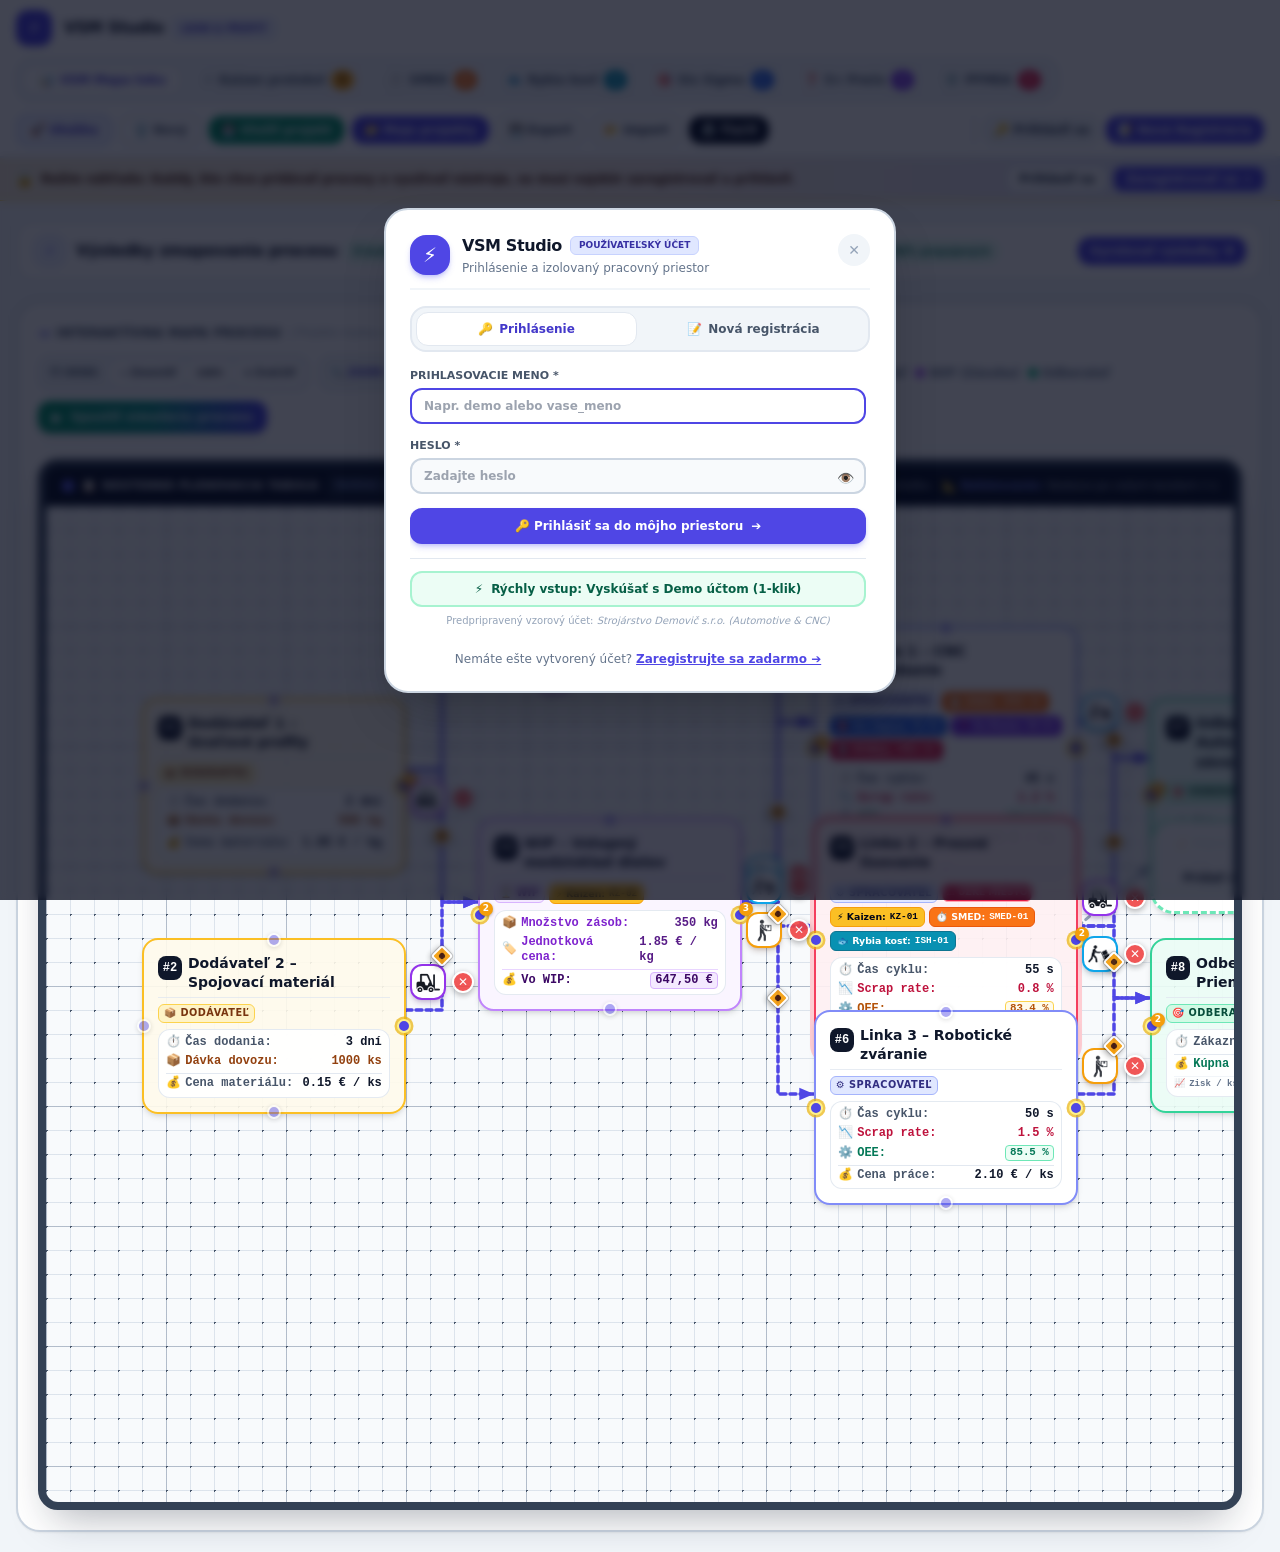
==== frontend/index.html @ aed3bc36 "Add files via upload" ====
<!DOCTYPE html>
<html lang="sk">
<head>
  <meta charset="UTF-8">
  <meta name="viewport" content="width=device-width, initial-scale=1.0">
  <title>VSM Studio – Jednoduché mapovanie hodnotového toku & Profitabilita</title>
  
  <!-- Tailwind CSS -->
  <script>
/* Tailwind CSS 3 Inlined Runtime (100% Offline Compatible) */
(()=>{var qv=Object.create;var Hi=Object.defineProperty;var $v=Object.getOwnPropertyDescriptor;var Lv=Object.getOwnPropertyNames;var Mv=Object.getPrototypeOf,Nv=Object.prototype.hasOwnProperty;var df=r=>Hi(r,"__esModule",{value:!0});var hf=r=>{if(typeof require!="undefined")return require(r);throw new Error('Dynamic require of "'+r+'" is not supported')};var P=(r,e)=>()=>(r&&(e=r(r=0)),e);var x=(r,e)=>()=>(e||r((e={exports:{}}).exports,e),e.exports),Ge=(r,e)=>{df(r);for(var t in e)Hi(r,t,{get:e[t],enumerable:!0})},Bv=(r,e,t)=>{if(e&&typeof e=="object"||typeof e=="function")for(let i of Lv(e))!Nv.call(r,i)&&i!=="default"&&Hi(r,i,{get:()=>e[i],enumerable:!(t=$v(e,i))||t.enumerable});return r},pe=r=>Bv(df(Hi(r!=null?qv(Mv(r)):{},"default",r&&r.__esModule&&"default"in r?{get:()=>r.default,enumerable:!0}:{value:r,enumerable:!0})),r);var m,u=P(()=>{m={platform:"",env:{},versions:{node:"14.17.6"}}});var Fv,be,ft=P(()=>{u();Fv=0,be={readFileSync:r=>self[r]||"",statSync:()=>({mtimeMs:Fv++}),promises:{readFile:r=>Promise.resolve(self[r]||"")}}});var Fs=x((oP,gf)=>{u();"use strict";var mf=class{constructor(e={}){if(!(e.maxSize&&e.maxSize>0))throw new TypeError("`maxSize` must be a number greater than 0");if(typeof e.maxAge=="number"&&e.maxAge===0)throw new TypeError("`maxAge` must be a number greater than 0");this.maxSize=e.maxSize,this.maxAge=e.maxAge||1/0,this.onEviction=e.onEviction,this.cache=new Map,this.oldCache=new Map,this._size=0}_emitEvictions(e){if(typeof this.onEviction=="function")for(let[t,i]of e)this.onEviction(t,i.value)}_deleteIfExpired(e,t){return typeof t.expiry=="number"&&t.expiry<=Date.now()?(typeof this.onEviction=="function"&&this.onEviction(e,t.value),this.delete(e)):!1}_getOrDeleteIfExpired(e,t){if(this._deleteIfExpired(e,t)===!1)return t.value}_getItemValue(e,t){return t.expiry?this._getOrDeleteIfExpired(e,t):t.value}_peek(e,t){let i=t.get(e);return this._getItemValue(e,i)}_set(e,t){this.cache.set(e,t),this._size++,this._size>=this.maxSize&&(this._size=0,this._emitEvictions(this.oldCache),this.oldCache=this.cache,this.cache=new Map)}_moveToRecent(e,t){this.oldCache.delete(e),this._set(e,t)}*_entriesAscending(){for(let e of this.oldCache){let[t,i]=e;this.cache.has(t)||this._deleteIfExpired(t,i)===!1&&(yield e)}for(let e of this.cache){let[t,i]=e;this._deleteIfExpired(t,i)===!1&&(yield e)}}get(e){if(this.cache.has(e)){let t=this.cache.get(e);return this._getItemValue(e,t)}if(this.oldCache.has(e)){let t=this.oldCache.get(e);if(this._deleteIfExpired(e,t)===!1)return this._moveToRecent(e,t),t.value}}set(e,t,{maxAge:i=this.maxAge===1/0?void 0:Date.now()+this.maxAge}={}){this.cache.has(e)?this.cache.set(e,{value:t,maxAge:i}):this._set(e,{value:t,expiry:i})}has(e){return this.cache.has(e)?!this._deleteIfExpired(e,this.cache.get(e)):this.oldCache.has(e)?!this._deleteIfExpired(e,this.oldCache.get(e)):!1}peek(e){if(this.cache.has(e))return this._peek(e,this.cache);if(this.oldCache.has(e))return this._peek(e,this.oldCache)}delete(e){let t=this.cache.delete(e);return t&&this._size--,this.oldCache.delete(e)||t}clear(){this.cache.clear(),this.oldCache.clear(),this._size=0}resize(e){if(!(e&&e>0))throw new TypeError("`maxSize` must be a number greater than 0");let t=[...this._entriesAscending()],i=t.length-e;i<0?(this.cache=new Map(t),this.oldCache=new Map,this._size=t.length):(i>0&&this._emitEvictions(t.slice(0,i)),this.oldCache=new Map(t.slice(i)),this.cache=new Map,this._size=0),this.maxSize=e}*keys(){for(let[e]of this)yield e}*values(){for(let[,e]of this)yield e}*[Symbol.iterator](){for(let e of this.cache){let[t,i]=e;this._deleteIfExpired(t,i)===!1&&(yield[t,i.value])}for(let e of this.oldCache){let[t,i]=e;this.cache.has(t)||this._deleteIfExpired(t,i)===!1&&(yield[t,i.value])}}*entriesDescending(){let e=[...this.cache];for(let t=e.length-1;t>=0;--t){let i=e[t],[n,s]=i;this._deleteIfExpired(n,s)===!1&&(yield[n,s.value])}e=[...this.oldCache];for(let t=e.length-1;t>=0;--t){let i=e[t],[n,s]=i;this.cache.has(n)||this._deleteIfExpired(n,s)===!1&&(yield[n,s.value])}}*entriesAscending(){for(let[e,t]of this._entriesAscending())yield[e,t.value]}get size(){if(!this._size)return this.oldCache.size;let e=0;for(let t of this.oldCache.keys())this.cache.has(t)||e++;return Math.min(this._size+e,this.maxSize)}};gf.exports=mf});var yf,bf=P(()=>{u();yf=r=>r&&r._hash});function Wi(r){return yf(r,{ignoreUnknown:!0})}var wf=P(()=>{u();bf()});function xt(r){if(r=`${r}`,r==="0")return"0";if(/^[+-]?(\d+|\d*\.\d+)(e[+-]?\d+)?(%|\w+)?$/.test(r))return r.replace(/^[+-]?/,t=>t==="-"?"":"-");let e=["var","calc","min","max","clamp"];for(let t of e)if(r.includes(`${t}(`))return`calc(${r} * -1)`}var Gi=P(()=>{u()});var vf,xf=P(()=>{u();vf=["preflight","container","accessibility","pointerEvents","visibility","position","inset","isolation","zIndex","order","gridColumn","gridColumnStart","gridColumnEnd","gridRow","gridRowStart","gridRowEnd","float","clear","margin","boxSizing","lineClamp","display","aspectRatio","size","height","maxHeight","minHeight","width","minWidth","maxWidth","flex","flexShrink","flexGrow","flexBasis","tableLayout","captionSide","borderCollapse","borderSpacing","transformOrigin","translate","rotate","skew","scale","transform","animation","cursor","touchAction","userSelect","resize","scrollSnapType","scrollSnapAlign","scrollSnapStop","scrollMargin","scrollPadding","listStylePosition","listStyleType","listStyleImage","appearance","columns","breakBefore","breakInside","breakAfter","gridAutoColumns","gridAutoFlow","gridAutoRows","gridTemplateColumns","gridTemplateRows","flexDirection","flexWrap","placeContent","placeItems","alignContent","alignItems","justifyContent","justifyItems","gap","space","divideWidth","divideStyle","divideColor","divideOpacity","placeSelf","alignSelf","justifySelf","overflow","overscrollBehavior","scrollBehavior","textOverflow","hyphens","whitespace","textWrap","wordBreak","borderRadius","borderWidth","borderStyle","borderColor","borderOpacity","backgroundColor","backgroundOpacity","backgroundImage","gradientColorStops","boxDecorationBreak","backgroundSize","backgroundAttachment","backgroundClip","backgroundPosition","backgroundRepeat","backgroundOrigin","fill","stroke","strokeWidth","objectFit","objectPosition","padding","textAlign","textIndent","verticalAlign","fontFamily","fontSize","fontWeight","textTransform","fontStyle","fontVariantNumeric","lineHeight","letterSpacing","textColor","textOpacity","textDecoration","textDecorationColor","textDecorationStyle","textDecorationThickness","textUnderlineOffset","fontSmoothing","placeholderColor","placeholderOpacity","caretColor","accentColor","opacity","backgroundBlendMode","mixBlendMode","boxShadow","boxShadowColor","outlineStyle","outlineWidth","outlineOffset","outlineColor","ringWidth","ringColor","ringOpacity","ringOffsetWidth","ringOffsetColor","blur","brightness","contrast","dropShadow","grayscale","hueRotate","invert","saturate","sepia","filter","backdropBlur","backdropBrightness","backdropContrast","backdropGrayscale","backdropHueRotate","backdropInvert","backdropOpacity","backdropSaturate","backdropSepia","backdropFilter","transitionProperty","transitionDelay","transitionDuration","transitionTimingFunction","willChange","contain","content","forcedColorAdjust"]});function kf(r,e){return r===void 0?e:Array.isArray(r)?r:[...new Set(e.filter(i=>r!==!1&&r[i]!==!1).concat(Object.keys(r).filter(i=>r[i]!==!1)))]}var Sf=P(()=>{u()});var Af={};Ge(Af,{default:()=>Qe});var Qe,Qi=P(()=>{u();Qe=new Proxy({},{get:()=>String})});function js(r,e,t){typeof m!="undefined"&&m.env.JEST_WORKER_ID||t&&Cf.has(t)||(t&&Cf.add(t),console.warn(""),e.forEach(i=>console.warn(r,"-",i)))}function zs(r){return Qe.dim(r)}var Cf,G,Be=P(()=>{u();Qi();Cf=new Set;G={info(r,e){js(Qe.bold(Qe.cyan("info")),...Array.isArray(r)?[r]:[e,r])},warn(r,e){["content-problems"].includes(r)||js(Qe.bold(Qe.yellow("warn")),...Array.isArray(r)?[r]:[e,r])},risk(r,e){js(Qe.bold(Qe.magenta("risk")),...Array.isArray(r)?[r]:[e,r])}}});var _f={};Ge(_f,{default:()=>Us});function qr({version:r,from:e,to:t}){G.warn(`${e}-color-renamed`,[`As of Tailwind CSS ${r}, \`${e}\` has been renamed to \`${t}\`.`,"Update your configuration file to silence this warning."])}var Us,Vs=P(()=>{u();Be();Us={inherit:"inherit",current:"currentColor",transparent:"transparent",black:"#000",white:"#fff",slate:{50:"#f8fafc",100:"#f1f5f9",200:"#e2e8f0",300:"#cbd5e1",400:"#94a3b8",500:"#64748b",600:"#475569",700:"#334155",800:"#1e293b",900:"#0f172a",950:"#020617"},gray:{50:"#f9fafb",100:"#f3f4f6",200:"#e5e7eb",300:"#d1d5db",400:"#9ca3af",500:"#6b7280",600:"#4b5563",700:"#374151",800:"#1f2937",900:"#111827",950:"#030712"},zinc:{50:"#fafafa",100:"#f4f4f5",200:"#e4e4e7",300:"#d4d4d8",400:"#a1a1aa",500:"#71717a",600:"#52525b",700:"#3f3f46",800:"#27272a",900:"#18181b",950:"#09090b"},neutral:{50:"#fafafa",100:"#f5f5f5",200:"#e5e5e5",300:"#d4d4d4",400:"#a3a3a3",500:"#737373",600:"#525252",700:"#404040",800:"#262626",900:"#171717",950:"#0a0a0a"},stone:{50:"#fafaf9",100:"#f5f5f4",200:"#e7e5e4",300:"#d6d3d1",400:"#a8a29e",500:"#78716c",600:"#57534e",700:"#44403c",800:"#292524",900:"#1c1917",950:"#0c0a09"},red:{50:"#fef2f2",100:"#fee2e2",200:"#fecaca",300:"#fca5a5",400:"#f87171",500:"#ef4444",600:"#dc2626",700:"#b91c1c",800:"#991b1b",900:"#7f1d1d",950:"#450a0a"},orange:{50:"#fff7ed",100:"#ffedd5",200:"#fed7aa",300:"#fdba74",400:"#fb923c",500:"#f97316",600:"#ea580c",700:"#c2410c",800:"#9a3412",900:"#7c2d12",950:"#431407"},amber:{50:"#fffbeb",100:"#fef3c7",200:"#fde68a",300:"#fcd34d",400:"#fbbf24",500:"#f59e0b",600:"#d97706",700:"#b45309",800:"#92400e",900:"#78350f",950:"#451a03"},yellow:{50:"#fefce8",100:"#fef9c3",200:"#fef08a",300:"#fde047",400:"#facc15",500:"#eab308",600:"#ca8a04",700:"#a16207",800:"#854d0e",900:"#713f12",950:"#422006"},lime:{50:"#f7fee7",100:"#ecfccb",200:"#d9f99d",300:"#bef264",400:"#a3e635",500:"#84cc16",600:"#65a30d",700:"#4d7c0f",800:"#3f6212",900:"#365314",950:"#1a2e05"},green:{50:"#f0fdf4",100:"#dcfce7",200:"#bbf7d0",300:"#86efac",400:"#4ade80",500:"#22c55e",600:"#16a34a",700:"#15803d",800:"#166534",900:"#14532d",950:"#052e16"},emerald:{50:"#ecfdf5",100:"#d1fae5",200:"#a7f3d0",300:"#6ee7b7",400:"#34d399",500:"#10b981",600:"#059669",700:"#047857",800:"#065f46",900:"#064e3b",950:"#022c22"},teal:{50:"#f0fdfa",100:"#ccfbf1",200:"#99f6e4",300:"#5eead4",400:"#2dd4bf",500:"#14b8a6",600:"#0d9488",700:"#0f766e",800:"#115e59",900:"#134e4a",950:"#042f2e"},cyan:{50:"#ecfeff",100:"#cffafe",200:"#a5f3fc",300:"#67e8f9",400:"#22d3ee",500:"#06b6d4",600:"#0891b2",700:"#0e7490",800:"#155e75",900:"#164e63",950:"#083344"},sky:{50:"#f0f9ff",100:"#e0f2fe",200:"#bae6fd",300:"#7dd3fc",400:"#38bdf8",500:"#0ea5e9",600:"#0284c7",700:"#0369a1",800:"#075985",900:"#0c4a6e",950:"#082f49"},blue:{50:"#eff6ff",100:"#dbeafe",200:"#bfdbfe",300:"#93c5fd",400:"#60a5fa",500:"#3b82f6",600:"#2563eb",700:"#1d4ed8",800:"#1e40af",900:"#1e3a8a",950:"#172554"},indigo:{50:"#eef2ff",100:"#e0e7ff",200:"#c7d2fe",300:"#a5b4fc",400:"#818cf8",500:"#6366f1",600:"#4f46e5",700:"#4338ca",800:"#3730a3",900:"#312e81",950:"#1e1b4b"},violet:{50:"#f5f3ff",100:"#ede9fe",200:"#ddd6fe",300:"#c4b5fd",400:"#a78bfa",500:"#8b5cf6",600:"#7c3aed",700:"#6d28d9",800:"#5b21b6",900:"#4c1d95",950:"#2e1065"},purple:{50:"#faf5ff",100:"#f3e8ff",200:"#e9d5ff",300:"#d8b4fe",400:"#c084fc",500:"#a855f7",600:"#9333ea",700:"#7e22ce",800:"#6b21a8",900:"#581c87",950:"#3b0764"},fuchsia:{50:"#fdf4ff",100:"#fae8ff",200:"#f5d0fe",300:"#f0abfc",400:"#e879f9",500:"#d946ef",600:"#c026d3",700:"#a21caf",800:"#86198f",900:"#701a75",950:"#4a044e"},pink:{50:"#fdf2f8",100:"#fce7f3",200:"#fbcfe8",300:"#f9a8d4",400:"#f472b6",500:"#ec4899",600:"#db2777",700:"#be185d",800:"#9d174d",900:"#831843",950:"#500724"},rose:{50:"#fff1f2",100:"#ffe4e6",200:"#fecdd3",300:"#fda4af",400:"#fb7185",500:"#f43f5e",600:"#e11d48",700:"#be123c",800:"#9f1239",900:"#881337",950:"#4c0519"},get lightBlue(){return qr({version:"v2.2",from:"lightBlue",to:"sky"}),this.sky},get warmGray(){return qr({version:"v3.0",from:"warmGray",to:"stone"}),this.stone},get trueGray(){return qr({version:"v3.0",from:"trueGray",to:"neutral"}),this.neutral},get coolGray(){return qr({version:"v3.0",from:"coolGray",to:"gray"}),this.gray},get blueGray(){return qr({version:"v3.0",from:"blueGray",to:"slate"}),this.slate}}});function Hs(r,...e){for(let t of e){for(let i in t)r?.hasOwnProperty?.(i)||(r[i]=t[i]);for(let i of Object.getOwnPropertySymbols(t))r?.hasOwnProperty?.(i)||(r[i]=t[i])}return r}var Ef=P(()=>{u()});function kt(r){if(Array.isArray(r))return r;let e=r.split("[").length-1,t=r.split("]").length-1;if(e!==t)throw new Error(`Path is invalid. Has unbalanced brackets: ${r}`);return r.split(/\.(?![^\[]*\])|[\[\]]/g).filter(Boolean)}var Yi=P(()=>{u()});function we(r,e){return Ki.future.includes(e)?r.future==="all"||(r?.future?.[e]??Of[e]??!1):Ki.experimental.includes(e)?r.experimental==="all"||(r?.experimental?.[e]??Of[e]??!1):!1}function Tf(r){return r.experimental==="all"?Ki.experimental:Object.keys(r?.experimental??{}).filter(e=>Ki.experimental.includes(e)&&r.experimental[e])}function Rf(r){if(m.env.JEST_WORKER_ID===void 0&&Tf(r).length>0){let e=Tf(r).map(t=>Qe.yellow(t)).join(", ");G.warn("experimental-flags-enabled",[`You have enabled experimental features: ${e}`,"Experimental features in Tailwind CSS are not covered by semver, may introduce breaking changes, and can change at any time."])}}var Of,Ki,ct=P(()=>{u();Qi();Be();Of={optimizeUniversalDefaults:!1,generalizedModifiers:!0,disableColorOpacityUtilitiesByDefault:!1,relativeContentPathsByDefault:!1},Ki={future:["hoverOnlyWhenSupported","respectDefaultRingColorOpacity","disableColorOpacityUtilitiesByDefault","relativeContentPathsByDefault"],experimental:["optimizeUniversalDefaults","generalizedModifiers"]}});function Pf(r){(()=>{if(r.purge||!r.content||!Array.isArray(r.content)&&!(typeof r.content=="object"&&r.content!==null))return!1;if(Array.isArray(r.content))return r.content.every(t=>typeof t=="string"?!0:!(typeof t?.raw!="string"||t?.extension&&typeof t?.extension!="string"));if(typeof r.content=="object"&&r.content!==null){if(Object.keys(r.content).some(t=>!["files","relative","extract","transform"].includes(t)))return!1;if(Array.isArray(r.content.files)){if(!r.content.files.every(t=>typeof t=="string"?!0:!(typeof t?.raw!="string"||t?.extension&&typeof t?.extension!="string")))return!1;if(typeof r.content.extract=="object"){for(let t of Object.values(r.content.extract))if(typeof t!="function")return!1}else if(!(r.content.extract===void 0||typeof r.content.extract=="function"))return!1;if(typeof r.content.transform=="object"){for(let t of Object.values(r.content.transform))if(typeof t!="function")return!1}else if(!(r.content.transform===void 0||typeof r.content.transform=="function"))return!1;if(typeof r.content.relative!="boolean"&&typeof r.content.relative!="undefined")return!1}return!0}return!1})()||G.warn("purge-deprecation",["The `purge`/`content` options have changed in Tailwind CSS v3.0.","Update your configuration file to eliminate this warning.","https://tailwindcss.com/docs/upgrade-guide#configure-content-sources"]),r.safelist=(()=>{let{content:t,purge:i,safelist:n}=r;return Array.isArray(n)?n:Array.isArray(t?.safelist)?t.safelist:Array.isArray(i?.safelist)?i.safelist:Array.isArray(i?.options?.safelist)?i.options.safelist:[]})(),r.blocklist=(()=>{let{blocklist:t}=r;if(Array.isArray(t)){if(t.every(i=>typeof i=="string"))return t;G.warn("blocklist-invalid",["The `blocklist` option must be an array of strings.","https://tailwindcss.com/docs/content-configuration#discarding-classes"])}return[]})(),typeof r.prefix=="function"?(G.warn("prefix-function",["As of Tailwind CSS v3.0, `prefix` cannot be a function.","Update `prefix` in your configuration to be a string to eliminate this warning.","https://tailwindcss.com/docs/upgrade-guide#prefix-cannot-be-a-function"]),r.prefix=""):r.prefix=r.prefix??"",r.content={relative:(()=>{let{content:t}=r;return t?.relative?t.relative:we(r,"relativeContentPathsByDefault")})(),files:(()=>{let{content:t,purge:i}=r;return Array.isArray(i)?i:Array.isArray(i?.content)?i.content:Array.isArray(t)?t:Array.isArray(t?.content)?t.content:Array.isArray(t?.files)?t.files:[]})(),extract:(()=>{let t=(()=>r.purge?.extract?r.purge.extract:r.content?.extract?r.content.extract:r.purge?.extract?.DEFAULT?r.purge.extract.DEFAULT:r.content?.extract?.DEFAULT?r.content.extract.DEFAULT:r.purge?.options?.extractors?r.purge.options.extractors:r.content?.options?.extractors?r.content.options.extractors:{})(),i={},n=(()=>{if(r.purge?.options?.defaultExtractor)return r.purge.options.defaultExtractor;if(r.content?.options?.defaultExtractor)return r.content.options.defaultExtractor})();if(n!==void 0&&(i.DEFAULT=n),typeof t=="function")i.DEFAULT=t;else if(Array.isArray(t))for(let{extensions:s,extractor:a}of t??[])for(let o of s)i[o]=a;else typeof t=="object"&&t!==null&&Object.assign(i,t);return i})(),transform:(()=>{let t=(()=>r.purge?.transform?r.purge.transform:r.content?.transform?r.content.transform:r.purge?.transform?.DEFAULT?r.purge.transform.DEFAULT:r.content?.transform?.DEFAULT?r.content.transform.DEFAULT:{})(),i={};return typeof t=="function"?i.DEFAULT=t:typeof t=="object"&&t!==null&&Object.assign(i,t),i})()};for(let t of r.content.files)if(typeof t=="string"&&/{([^,]*?)}/g.test(t)){G.warn("invalid-glob-braces",[`The glob pattern ${zs(t)} in your Tailwind CSS configuration is invalid.`,`Update it to ${zs(t.replace(/{([^,]*?)}/g,"$1"))} to silence this warning.`]);break}return r}var If=P(()=>{u();ct();Be()});function ke(r){if(Object.prototype.toString.call(r)!=="[object Object]")return!1;let e=Object.getPrototypeOf(r);return e===null||Object.getPrototypeOf(e)===null}var Kt=P(()=>{u()});function St(r){return Array.isArray(r)?r.map(e=>St(e)):typeof r=="object"&&r!==null?Object.fromEntries(Object.entries(r).map(([e,t])=>[e,St(t)])):r}var Xi=P(()=>{u()});function jt(r){return r.replace(/\\,/g,"\\2c ")}var Zi=P(()=>{u()});var Ws,Df=P(()=>{u();Ws={aliceblue:[240,248,255],antiquewhite:[250,235,215],aqua:[0,255,255],aquamarine:[127,255,212],azure:[240,255,255],beige:[245,245,220],bisque:[255,228,196],black:[0,0,0],blanchedalmond:[255,235,205],blue:[0,0,255],blueviolet:[138,43,226],brown:[165,42,42],burlywood:[222,184,135],cadetblue:[95,158,160],chartreuse:[127,255,0],chocolate:[210,105,30],coral:[255,127,80],cornflowerblue:[100,149,237],cornsilk:[255,248,220],crimson:[220,20,60],cyan:[0,255,255],darkblue:[0,0,139],darkcyan:[0,139,139],darkgoldenrod:[184,134,11],darkgray:[169,169,169],darkgreen:[0,100,0],darkgrey:[169,169,169],darkkhaki:[189,183,107],darkmagenta:[139,0,139],darkolivegreen:[85,107,47],darkorange:[255,140,0],darkorchid:[153,50,204],darkred:[139,0,0],darksalmon:[233,150,122],darkseagreen:[143,188,143],darkslateblue:[72,61,139],darkslategray:[47,79,79],darkslategrey:[47,79,79],darkturquoise:[0,206,209],darkviolet:[148,0,211],deeppink:[255,20,147],deepskyblue:[0,191,255],dimgray:[105,105,105],dimgrey:[105,105,105],dodgerblue:[30,144,255],firebrick:[178,34,34],floralwhite:[255,250,240],forestgreen:[34,139,34],fuchsia:[255,0,255],gainsboro:[220,220,220],ghostwhite:[248,248,255],gold:[255,215,0],goldenrod:[218,165,32],gray:[128,128,128],green:[0,128,0],greenyellow:[173,255,47],grey:[128,128,128],honeydew:[240,255,240],hotpink:[255,105,180],indianred:[205,92,92],indigo:[75,0,130],ivory:[255,255,240],khaki:[240,230,140],lavender:[230,230,250],lavenderblush:[255,240,245],lawngreen:[124,252,0],lemonchiffon:[255,250,205],lightblue:[173,216,230],lightcoral:[240,128,128],lightcyan:[224,255,255],lightgoldenrodyellow:[250,250,210],lightgray:[211,211,211],lightgreen:[144,238,144],lightgrey:[211,211,211],lightpink:[255,182,193],lightsalmon:[255,160,122],lightseagreen:[32,178,170],lightskyblue:[135,206,250],lightslategray:[119,136,153],lightslategrey:[119,136,153],lightsteelblue:[176,196,222],lightyellow:[255,255,224],lime:[0,255,0],limegreen:[50,205,50],linen:[250,240,230],magenta:[255,0,255],maroon:[128,0,0],mediumaquamarine:[102,205,170],mediumblue:[0,0,205],mediumorchid:[186,85,211],mediumpurple:[147,112,219],mediumseagreen:[60,179,113],mediumslateblue:[123,104,238],mediumspringgreen:[0,250,154],mediumturquoise:[72,209,204],mediumvioletred:[199,21,133],midnightblue:[25,25,112],mintcream:[245,255,250],mistyrose:[255,228,225],moccasin:[255,228,181],navajowhite:[255,222,173],navy:[0,0,128],oldlace:[253,245,230],olive:[128,128,0],olivedrab:[107,142,35],orange:[255,165,0],orangered:[255,69,0],orchid:[218,112,214],palegoldenrod:[238,232,170],palegreen:[152,251,152],paleturquoise:[175,238,238],palevioletred:[219,112,147],papayawhip:[255,239,213],peachpuff:[255,218,185],peru:[205,133,63],pink:[255,192,203],plum:[221,160,221],powderblue:[176,224,230],purple:[128,0,128],rebeccapurple:[102,51,153],red:[255,0,0],rosybrown:[188,143,143],royalblue:[65,105,225],saddlebrown:[139,69,19],salmon:[250,128,114],sandybrown:[244,164,96],seagreen:[46,139,87],seashell:[255,245,238],sienna:[160,82,45],silver:[192,192,192],skyblue:[135,206,235],slateblue:[106,90,205],slategray:[112,128,144],slategrey:[112,128,144],snow:[255,250,250],springgreen:[0,255,127],steelblue:[70,130,180],tan:[210,180,140],teal:[0,128,128],thistle:[216,191,216],tomato:[255,99,71],turquoise:[64,224,208],violet:[238,130,238],wheat:[245,222,179],white:[255,255,255],whitesmoke:[245,245,245],yellow:[255,255,0],yellowgreen:[154,205,50]}});function $r(r,{loose:e=!1}={}){if(typeof r!="string")return null;if(r=r.trim(),r==="transparent")return{mode:"rgb",color:["0","0","0"],alpha:"0"};if(r in Ws)return{mode:"rgb",color:Ws[r].map(s=>s.toString())};let t=r.replace(zv,(s,a,o,l,c)=>["#",a,a,o,o,l,l,c?c+c:""].join("")).match(jv);if(t!==null)return{mode:"rgb",color:[parseInt(t[1],16),parseInt(t[2],16),parseInt(t[3],16)].map(s=>s.toString()),alpha:t[4]?(parseInt(t[4],16)/255).toString():void 0};let i=r.match(Uv)??r.match(Vv);if(i===null)return null;let n=[i[2],i[3],i[4]].filter(Boolean).map(s=>s.toString());return n.length===2&&n[0].startsWith("var(")?{mode:i[1],color:[n[0]],alpha:n[1]}:!e&&n.length!==3||n.length<3&&!n.some(s=>/^var\(.*?\)$/.test(s))?null:{mode:i[1],color:n,alpha:i[5]?.toString?.()}}function Gs({mode:r,color:e,alpha:t}){let i=t!==void 0;return r==="rgba"||r==="hsla"?`${r}(${e.join(", ")}${i?`, ${t}`:""})`:`${r}(${e.join(" ")}${i?` / ${t}`:""})`}var jv,zv,At,Ji,qf,Ct,Uv,Vv,Qs=P(()=>{u();Df();jv=/^#([a-f\d]{2})([a-f\d]{2})([a-f\d]{2})([a-f\d]{2})?$/i,zv=/^#([a-f\d])([a-f\d])([a-f\d])([a-f\d])?$/i,At=/(?:\d+|\d*\.\d+)%?/,Ji=/(?:\s*,\s*|\s+)/,qf=/\s*[,/]\s*/,Ct=/var\(--(?:[^ )]*?)(?:,(?:[^ )]*?|var\(--[^ )]*?\)))?\)/,Uv=new RegExp(`^(rgba?)\\(\\s*(${At.source}|${Ct.source})(?:${Ji.source}(${At.source}|${Ct.source}))?(?:${Ji.source}(${At.source}|${Ct.source}))?(?:${qf.source}(${At.source}|${Ct.source}))?\\s*\\)$`),Vv=new RegExp(`^(hsla?)\\(\\s*((?:${At.source})(?:deg|rad|grad|turn)?|${Ct.source})(?:${Ji.source}(${At.source}|${Ct.source}))?(?:${Ji.source}(${At.source}|${Ct.source}))?(?:${qf.source}(${At.source}|${Ct.source}))?\\s*\\)$`)});function Je(r,e,t){if(typeof r=="function")return r({opacityValue:e});let i=$r(r,{loose:!0});return i===null?t:Gs({...i,alpha:e})}function Ae({color:r,property:e,variable:t}){let i=[].concat(e);if(typeof r=="function")return{[t]:"1",...Object.fromEntries(i.map(s=>[s,r({opacityVariable:t,opacityValue:`var(${t}, 1)`})]))};let n=$r(r);return n===null?Object.fromEntries(i.map(s=>[s,r])):n.alpha!==void 0?Object.fromEntries(i.map(s=>[s,r])):{[t]:"1",...Object.fromEntries(i.map(s=>[s,Gs({...n,alpha:`var(${t}, 1)`})]))}}var Lr=P(()=>{u();Qs()});function ve(r,e){let t=[],i=[],n=0,s=!1;for(let a=0;a<r.length;a++){let o=r[a];t.length===0&&o===e[0]&&!s&&(e.length===1||r.slice(a,a+e.length)===e)&&(i.push(r.slice(n,a)),n=a+e.length),s=s?!1:o==="\\",o==="("||o==="["||o==="{"?t.push(o):(o===")"&&t[t.length-1]==="("||o==="]"&&t[t.length-1]==="["||o==="}"&&t[t.length-1]==="{")&&t.pop()}return i.push(r.slice(n)),i}var zt=P(()=>{u()});function en(r){return ve(r,",").map(t=>{let i=t.trim(),n={raw:i},s=i.split(Wv),a=new Set;for(let o of s)$f.lastIndex=0,!a.has("KEYWORD")&&Hv.has(o)?(n.keyword=o,a.add("KEYWORD")):$f.test(o)?a.has("X")?a.has("Y")?a.has("BLUR")?a.has("SPREAD")||(n.spread=o,a.add("SPREAD")):(n.blur=o,a.add("BLUR")):(n.y=o,a.add("Y")):(n.x=o,a.add("X")):n.color?(n.unknown||(n.unknown=[]),n.unknown.push(o)):n.color=o;return n.valid=n.x!==void 0&&n.y!==void 0,n})}function Lf(r){return r.map(e=>e.valid?[e.keyword,e.x,e.y,e.blur,e.spread,e.color].filter(Boolean).join(" "):e.raw).join(", ")}var Hv,Wv,$f,Ys=P(()=>{u();zt();Hv=new Set(["inset","inherit","initial","revert","unset"]),Wv=/\ +(?![^(]*\))/g,$f=/^-?(\d+|\.\d+)(.*?)$/g});function Ks(r){return Gv.some(e=>new RegExp(`^${e}\\(.*\\)`).test(r))}function K(r,e=null,t=!0){let i=e&&Qv.has(e.property);return r.startsWith("--")&&!i?`var(${r})`:r.includes("url(")?r.split(/(url\(.*?\))/g).filter(Boolean).map(n=>/^url\(.*?\)$/.test(n)?n:K(n,e,!1)).join(""):(r=r.replace(/([^\\])_+/g,(n,s)=>s+" ".repeat(n.length-1)).replace(/^_/g," ").replace(/\\_/g,"_"),t&&(r=r.trim()),r=Yv(r),r)}function Ye(r){return r.includes("=")&&(r=r.replace(/(=.*)/g,(e,t)=>{if(t[1]==="'"||t[1]==='"')return t;if(t.length>2){let i=t[t.length-1];if(t[t.length-2]===" "&&(i==="i"||i==="I"||i==="s"||i==="S"))return`="${t.slice(1,-2)}" ${t[t.length-1]}`}return`="${t.slice(1)}"`})),r}function Yv(r){let e=["theme"],t=["min-content","max-content","fit-content","safe-area-inset-top","safe-area-inset-right","safe-area-inset-bottom","safe-area-inset-left","titlebar-area-x","titlebar-area-y","titlebar-area-width","titlebar-area-height","keyboard-inset-top","keyboard-inset-right","keyboard-inset-bottom","keyboard-inset-left","keyboard-inset-width","keyboard-inset-height","radial-gradient","linear-gradient","conic-gradient","repeating-radial-gradient","repeating-linear-gradient","repeating-conic-gradient","anchor-size"];return r.replace(/(calc|min|max|clamp)\(.+\)/g,i=>{let n="";function s(){let a=n.trimEnd();return a[a.length-1]}for(let a=0;a<i.length;a++){let o=function(f){return f.split("").every((d,p)=>i[a+p]===d)},l=function(f){let d=1/0;for(let h of f){let b=i.indexOf(h,a);b!==-1&&b<d&&(d=b)}let p=i.slice(a,d);return a+=p.length-1,p},c=i[a];if(o("var"))n+=l([")",","]);else if(t.some(f=>o(f))){let f=t.find(d=>o(d));n+=f,a+=f.length-1}else e.some(f=>o(f))?n+=l([")"]):o("[")?n+=l(["]"]):["+","-","*","/"].includes(c)&&!["(","+","-","*","/",","].includes(s())?n+=` ${c} `:n+=c}return n.replace(/\s+/g," ")})}function Xs(r){return r.startsWith("url(")}function Zs(r){return!isNaN(Number(r))||Ks(r)}function Mr(r){return r.endsWith("%")&&Zs(r.slice(0,-1))||Ks(r)}function Nr(r){return r==="0"||new RegExp(`^[+-]?[0-9]*.?[0-9]+(?:[eE][+-]?[0-9]+)?${Xv}$`).test(r)||Ks(r)}function Mf(r){return Zv.has(r)}function Nf(r){let e=en(K(r));for(let t of e)if(!t.valid)return!1;return!0}function Bf(r){let e=0;return ve(r,"_").every(i=>(i=K(i),i.startsWith("var(")?!0:$r(i,{loose:!0})!==null?(e++,!0):!1))?e>0:!1}function Ff(r){let e=0;return ve(r,",").every(i=>(i=K(i),i.startsWith("var(")?!0:Xs(i)||ex(i)||["element(","image(","cross-fade(","image-set("].some(n=>i.startsWith(n))?(e++,!0):!1))?e>0:!1}function ex(r){r=K(r);for(let e of Jv)if(r.startsWith(`${e}(`))return!0;return!1}function jf(r){let e=0;return ve(r,"_").every(i=>(i=K(i),i.startsWith("var(")?!0:tx.has(i)||Nr(i)||Mr(i)?(e++,!0):!1))?e>0:!1}function zf(r){let e=0;return ve(r,",").every(i=>(i=K(i),i.startsWith("var(")?!0:i.includes(" ")&&!/(['"])([^"']+)\1/g.test(i)||/^\d/g.test(i)?!1:(e++,!0)))?e>0:!1}function Uf(r){return rx.has(r)}function Vf(r){return ix.has(r)}function Hf(r){return nx.has(r)}var Gv,Qv,Kv,Xv,Zv,Jv,tx,rx,ix,nx,Br=P(()=>{u();Qs();Ys();zt();Gv=["min","max","clamp","calc"];Qv=new Set(["scroll-timeline-name","timeline-scope","view-timeline-name","font-palette","anchor-name","anchor-scope","position-anchor","position-try-options","scroll-timeline","animation-timeline","view-timeline","position-try"]);Kv=["cm","mm","Q","in","pc","pt","px","em","ex","ch","rem","lh","rlh","vw","vh","vmin","vmax","vb","vi","svw","svh","lvw","lvh","dvw","dvh","cqw","cqh","cqi","cqb","cqmin","cqmax"],Xv=`(?:${Kv.join("|")})`;Zv=new Set(["thin","medium","thick"]);Jv=new Set(["conic-gradient","linear-gradient","radial-gradient","repeating-conic-gradient","repeating-linear-gradient","repeating-radial-gradient"]);tx=new Set(["center","top","right","bottom","left"]);rx=new Set(["serif","sans-serif","monospace","cursive","fantasy","system-ui","ui-serif","ui-sans-serif","ui-monospace","ui-rounded","math","emoji","fangsong"]);ix=new Set(["xx-small","x-small","small","medium","large","x-large","xx-large","xxx-large"]);nx=new Set(["larger","smaller"])});function Wf(r){let e=["cover","contain"];return ve(r,",").every(t=>{let i=ve(t,"_").filter(Boolean);return i.length===1&&e.includes(i[0])?!0:i.length!==1&&i.length!==2?!1:i.every(n=>Nr(n)||Mr(n)||n==="auto")})}var Gf=P(()=>{u();Br();zt()});function Qf(r,e){r.walkClasses(t=>{t.value=e(t.value),t.raws&&t.raws.value&&(t.raws.value=jt(t.raws.value))})}function Yf(r,e){if(!_t(r))return;let t=r.slice(1,-1);if(!!e(t))return K(t)}function sx(r,e={},t){let i=e[r];if(i!==void 0)return xt(i);if(_t(r)){let n=Yf(r,t);return n===void 0?void 0:xt(n)}}function tn(r,e={},{validate:t=()=>!0}={}){let i=e.values?.[r];return i!==void 0?i:e.supportsNegativeValues&&r.startsWith("-")?sx(r.slice(1),e.values,t):Yf(r,t)}function _t(r){return r.startsWith("[")&&r.endsWith("]")}function Kf(r){let e=r.lastIndexOf("/"),t=r.lastIndexOf("[",e),i=r.indexOf("]",e);return r[e-1]==="]"||r[e+1]==="["||t!==-1&&i!==-1&&t<e&&e<i&&(e=r.lastIndexOf("/",t)),e===-1||e===r.length-1?[r,void 0]:_t(r)&&!r.includes("]/[")?[r,void 0]:[r.slice(0,e),r.slice(e+1)]}function Xt(r){if(typeof r=="string"&&r.includes("<alpha-value>")){let e=r;return({opacityValue:t=1})=>e.replace(/<alpha-value>/g,t)}return r}function Xf(r){return K(r.slice(1,-1))}function ax(r,e={},{tailwindConfig:t={}}={}){if(e.values?.[r]!==void 0)return Xt(e.values?.[r]);let[i,n]=Kf(r);if(n!==void 0){let s=e.values?.[i]??(_t(i)?i.slice(1,-1):void 0);return s===void 0?void 0:(s=Xt(s),_t(n)?Je(s,Xf(n)):t.theme?.opacity?.[n]===void 0?void 0:Je(s,t.theme.opacity[n]))}return tn(r,e,{validate:Bf})}function ox(r,e={}){return e.values?.[r]}function qe(r){return(e,t)=>tn(e,t,{validate:r})}function lx(r,e){let t=r.indexOf(e);return t===-1?[void 0,r]:[r.slice(0,t),r.slice(t+1)]}function ea(r,e,t,i){if(t.values&&e in t.values)for(let{type:s}of r??[]){let a=Js[s](e,t,{tailwindConfig:i});if(a!==void 0)return[a,s,null]}if(_t(e)){let s=e.slice(1,-1),[a,o]=lx(s,":");if(!/^[\w-_]+$/g.test(a))o=s;else if(a!==void 0&&!Zf.includes(a))return[];if(o.length>0&&Zf.includes(a))return[tn(`[${o}]`,t),a,null]}let n=ta(r,e,t,i);for(let s of n)return s;return[]}function*ta(r,e,t,i){let n=we(i,"generalizedModifiers"),[s,a]=Kf(e);if(n&&t.modifiers!=null&&(t.modifiers==="any"||typeof t.modifiers=="object"&&(a&&_t(a)||a in t.modifiers))||(s=e,a=void 0),a!==void 0&&s===""&&(s="DEFAULT"),a!==void 0&&typeof t.modifiers=="object"){let l=t.modifiers?.[a]??null;l!==null?a=l:_t(a)&&(a=Xf(a))}for(let{type:l}of r??[]){let c=Js[l](s,t,{tailwindConfig:i});c!==void 0&&(yield[c,l,a??null])}}var Js,Zf,Fr=P(()=>{u();Zi();Lr();Br();Gi();Gf();ct();Js={any:tn,color:ax,url:qe(Xs),image:qe(Ff),length:qe(Nr),percentage:qe(Mr),position:qe(jf),lookup:ox,"generic-name":qe(Uf),"family-name":qe(zf),number:qe(Zs),"line-width":qe(Mf),"absolute-size":qe(Vf),"relative-size":qe(Hf),shadow:qe(Nf),size:qe(Wf)},Zf=Object.keys(Js)});function X(r){return typeof r=="function"?r({}):r}var ra=P(()=>{u()});function Zt(r){return typeof r=="function"}function jr(r,...e){let t=e.pop();for(let i of e)for(let n in i){let s=t(r[n],i[n]);s===void 0?ke(r[n])&&ke(i[n])?r[n]=jr({},r[n],i[n],t):r[n]=i[n]:r[n]=s}return r}function ux(r,...e){return Zt(r)?r(...e):r}function fx(r){return r.reduce((e,{extend:t})=>jr(e,t,(i,n)=>i===void 0?[n]:Array.isArray(i)?[n,...i]:[n,i]),{})}function cx(r){return{...r.reduce((e,t)=>Hs(e,t),{}),extend:fx(r)}}function Jf(r,e){if(Array.isArray(r)&&ke(r[0]))return r.concat(e);if(Array.isArray(e)&&ke(e[0])&&ke(r))return[r,...e];if(Array.isArray(e))return e}function px({extend:r,...e}){return jr(e,r,(t,i)=>!Zt(t)&&!i.some(Zt)?jr({},t,...i,Jf):(n,s)=>jr({},...[t,...i].map(a=>ux(a,n,s)),Jf))}function*dx(r){let e=kt(r);if(e.length===0||(yield e,Array.isArray(r)))return;let t=/^(.*?)\s*\/\s*([^/]+)$/,i=r.match(t);if(i!==null){let[,n,s]=i,a=kt(n);a.alpha=s,yield a}}function hx(r){let e=(t,i)=>{for(let n of dx(t)){let s=0,a=r;for(;a!=null&&s<n.length;)a=a[n[s++]],a=Zt(a)&&(n.alpha===void 0||s<=n.length-1)?a(e,ia):a;if(a!==void 0){if(n.alpha!==void 0){let o=Xt(a);return Je(o,n.alpha,X(o))}return ke(a)?St(a):a}}return i};return Object.assign(e,{theme:e,...ia}),Object.keys(r).reduce((t,i)=>(t[i]=Zt(r[i])?r[i](e,ia):r[i],t),{})}function ec(r){let e=[];return r.forEach(t=>{e=[...e,t];let i=t?.plugins??[];i.length!==0&&i.forEach(n=>{n.__isOptionsFunction&&(n=n()),e=[...e,...ec([n?.config??{}])]})}),e}function mx(r){return[...r].reduceRight((t,i)=>Zt(i)?i({corePlugins:t}):kf(i,t),vf)}function gx(r){return[...r].reduceRight((t,i)=>[...t,...i],[])}function na(r){let e=[...ec(r),{prefix:"",important:!1,separator:":"}];return Pf(Hs({theme:hx(px(cx(e.map(t=>t?.theme??{})))),corePlugins:mx(e.map(t=>t.corePlugins)),plugins:gx(r.map(t=>t?.plugins??[]))},...e))}var ia,tc=P(()=>{u();Gi();xf();Sf();Vs();Ef();Yi();If();Kt();Xi();Fr();Lr();ra();ia={colors:Us,negative(r){return Object.keys(r).filter(e=>r[e]!=="0").reduce((e,t)=>{let i=xt(r[t]);return i!==void 0&&(e[`-${t}`]=i),e},{})},breakpoints(r){return Object.keys(r).filter(e=>typeof r[e]=="string").reduce((e,t)=>({...e,[`screen-${t}`]:r[t]}),{})}}});var rn=x((f3,rc)=>{u();rc.exports={content:[],presets:[],darkMode:"media",theme:{accentColor:({theme:r})=>({...r("colors"),auto:"auto"}),animation:{none:"none",spin:"spin 1s linear infinite",ping:"ping 1s cubic-bezier(0, 0, 0.2, 1) infinite",pulse:"pulse 2s cubic-bezier(0.4, 0, 0.6, 1) infinite",bounce:"bounce 1s infinite"},aria:{busy:'busy="true"',checked:'checked="true"',disabled:'disabled="true"',expanded:'expanded="true"',hidden:'hidden="true"',pressed:'pressed="true"',readonly:'readonly="true"',required:'required="true"',selected:'selected="true"'},aspectRatio:{auto:"auto",square:"1 / 1",video:"16 / 9"},backdropBlur:({theme:r})=>r("blur"),backdropBrightness:({theme:r})=>r("brightness"),backdropContrast:({theme:r})=>r("contrast"),backdropGrayscale:({theme:r})=>r("grayscale"),backdropHueRotate:({theme:r})=>r("hueRotate"),backdropInvert:({theme:r})=>r("invert"),backdropOpacity:({theme:r})=>r("opacity"),backdropSaturate:({theme:r})=>r("saturate"),backdropSepia:({theme:r})=>r("sepia"),backgroundColor:({theme:r})=>r("colors"),backgroundImage:{none:"none","gradient-to-t":"linear-gradient(to top, var(--tw-gradient-stops))","gradient-to-tr":"linear-gradient(to top right, var(--tw-gradient-stops))","gradient-to-r":"linear-gradient(to right, var(--tw-gradient-stops))","gradient-to-br":"linear-gradient(to bottom right, var(--tw-gradient-stops))","gradient-to-b":"linear-gradient(to bottom, var(--tw-gradient-stops))","gradient-to-bl":"linear-gradient(to bottom left, var(--tw-gradient-stops))","gradient-to-l":"linear-gradient(to left, var(--tw-gradient-stops))","gradient-to-tl":"linear-gradient(to top left, var(--tw-gradient-stops))"},backgroundOpacity:({theme:r})=>r("opacity"),backgroundPosition:{bottom:"bottom",center:"center",left:"left","left-bottom":"left bottom","left-top":"left top",right:"right","right-bottom":"right bottom","right-top":"right top",top:"top"},backgroundSize:{auto:"auto",cover:"cover",contain:"contain"},blur:{0:"0",none:"",sm:"4px",DEFAULT:"8px",md:"12px",lg:"16px",xl:"24px","2xl":"40px","3xl":"64px"},borderColor:({theme:r})=>({...r("colors"),DEFAULT:r("colors.gray.200","currentColor")}),borderOpacity:({theme:r})=>r("opacity"),borderRadius:{none:"0px",sm:"0.125rem",DEFAULT:"0.25rem",md:"0.375rem",lg:"0.5rem",xl:"0.75rem","2xl":"1rem","3xl":"1.5rem",full:"9999px"},borderSpacing:({theme:r})=>({...r("spacing")}),borderWidth:{DEFAULT:"1px",0:"0px",2:"2px",4:"4px",8:"8px"},boxShadow:{sm:"0 1px 2px 0 rgb(0 0 0 / 0.05)",DEFAULT:"0 1px 3px 0 rgb(0 0 0 / 0.1), 0 1px 2px -1px rgb(0 0 0 / 0.1)",md:"0 4px 6px -1px rgb(0 0 0 / 0.1), 0 2px 4px -2px rgb(0 0 0 / 0.1)",lg:"0 10px 15px -3px rgb(0 0 0 / 0.1), 0 4px 6px -4px rgb(0 0 0 / 0.1)",xl:"0 20px 25px -5px rgb(0 0 0 / 0.1), 0 8px 10px -6px rgb(0 0 0 / 0.1)","2xl":"0 25px 50px -12px rgb(0 0 0 / 0.25)",inner:"inset 0 2px 4px 0 rgb(0 0 0 / 0.05)",none:"none"},boxShadowColor:({theme:r})=>r("colors"),brightness:{0:"0",50:".5",75:".75",90:".9",95:".95",100:"1",105:"1.05",110:"1.1",125:"1.25",150:"1.5",200:"2"},caretColor:({theme:r})=>r("colors"),colors:({colors:r})=>({inherit:r.inherit,current:r.current,transparent:r.transparent,black:r.black,white:r.white,slate:r.slate,gray:r.gray,zinc:r.zinc,neutral:r.neutral,stone:r.stone,red:r.red,orange:r.orange,amber:r.amber,yellow:r.yellow,lime:r.lime,green:r.green,emerald:r.emerald,teal:r.teal,cyan:r.cyan,sky:r.sky,blue:r.blue,indigo:r.indigo,violet:r.violet,purple:r.purple,fuchsia:r.fuchsia,pink:r.pink,rose:r.rose}),columns:{auto:"auto",1:"1",2:"2",3:"3",4:"4",5:"5",6:"6",7:"7",8:"8",9:"9",10:"10",11:"11",12:"12","3xs":"16rem","2xs":"18rem",xs:"20rem",sm:"24rem",md:"28rem",lg:"32rem",xl:"36rem","2xl":"42rem","3xl":"48rem","4xl":"56rem","5xl":"64rem","6xl":"72rem","7xl":"80rem"},container:{},content:{none:"none"},contrast:{0:"0",50:".5",75:".75",100:"1",125:"1.25",150:"1.5",200:"2"},cursor:{auto:"auto",default:"default",pointer:"pointer",wait:"wait",text:"text",move:"move",help:"help","not-allowed":"not-allowed",none:"none","context-menu":"context-menu",progress:"progress",cell:"cell",crosshair:"crosshair","vertical-text":"vertical-text",alias:"alias",copy:"copy","no-drop":"no-drop",grab:"grab",grabbing:"grabbing","all-scroll":"all-scroll","col-resize":"col-resize","row-resize":"row-resize","n-resize":"n-resize","e-resize":"e-resize","s-resize":"s-resize","w-resize":"w-resize","ne-resize":"ne-resize","nw-resize":"nw-resize","se-resize":"se-resize","sw-resize":"sw-resize","ew-resize":"ew-resize","ns-resize":"ns-resize","nesw-resize":"nesw-resize","nwse-resize":"nwse-resize","zoom-in":"zoom-in","zoom-out":"zoom-out"},divideColor:({theme:r})=>r("borderColor"),divideOpacity:({theme:r})=>r("borderOpacity"),divideWidth:({theme:r})=>r("borderWidth"),dropShadow:{sm:"0 1px 1px rgb(0 0 0 / 0.05)",DEFAULT:["0 1px 2px rgb(0 0 0 / 0.1)","0 1px 1px rgb(0 0 0 / 0.06)"],md:["0 4px 3px rgb(0 0 0 / 0.07)","0 2px 2px rgb(0 0 0 / 0.06)"],lg:["0 10px 8px rgb(0 0 0 / 0.04)","0 4px 3px rgb(0 0 0 / 0.1)"],xl:["0 20px 13px rgb(0 0 0 / 0.03)","0 8px 5px rgb(0 0 0 / 0.08)"],"2xl":"0 25px 25px rgb(0 0 0 / 0.15)",none:"0 0 #0000"},fill:({theme:r})=>({none:"none",...r("colors")}),flex:{1:"1 1 0%",auto:"1 1 auto",initial:"0 1 auto",none:"none"},flexBasis:({theme:r})=>({auto:"auto",...r("spacing"),"1/2":"50%","1/3":"33.333333%","2/3":"66.666667%","1/4":"25%","2/4":"50%","3/4":"75%","1/5":"20%","2/5":"40%","3/5":"60%","4/5":"80%","1/6":"16.666667%","2/6":"33.333333%","3/6":"50%","4/6":"66.666667%","5/6":"83.333333%","1/12":"8.333333%","2/12":"16.666667%","3/12":"25%","4/12":"33.333333%","5/12":"41.666667%","6/12":"50%","7/12":"58.333333%","8/12":"66.666667%","9/12":"75%","10/12":"83.333333%","11/12":"91.666667%",full:"100%"}),flexGrow:{0:"0",DEFAULT:"1"},flexShrink:{0:"0",DEFAULT:"1"},fontFamily:{sans:["ui-sans-serif","system-ui","sans-serif",'"Apple Color Emoji"','"Segoe UI Emoji"','"Segoe UI Symbol"','"Noto Color Emoji"'],serif:["ui-serif","Georgia","Cambria",'"Times New Roman"',"Times","serif"],mono:["ui-monospace","SFMono-Regular","Menlo","Monaco","Consolas",'"Liberation Mono"','"Courier New"',"monospace"]},fontSize:{xs:["0.75rem",{lineHeight:"1rem"}],sm:["0.875rem",{lineHeight:"1.25rem"}],base:["1rem",{lineHeight:"1.5rem"}],lg:["1.125rem",{lineHeight:"1.75rem"}],xl:["1.25rem",{lineHeight:"1.75rem"}],"2xl":["1.5rem",{lineHeight:"2rem"}],"3xl":["1.875rem",{lineHeight:"2.25rem"}],"4xl":["2.25rem",{lineHeight:"2.5rem"}],"5xl":["3rem",{lineHeight:"1"}],"6xl":["3.75rem",{lineHeight:"1"}],"7xl":["4.5rem",{lineHeight:"1"}],"8xl":["6rem",{lineHeight:"1"}],"9xl":["8rem",{lineHeight:"1"}]},fontWeight:{thin:"100",extralight:"200",light:"300",normal:"400",medium:"500",semibold:"600",bold:"700",extrabold:"800",black:"900"},gap:({theme:r})=>r("spacing"),gradientColorStops:({theme:r})=>r("colors"),gradientColorStopPositions:{"0%":"0%","5%":"5%","10%":"10%","15%":"15%","20%":"20%","25%":"25%","30%":"30%","35%":"35%","40%":"40%","45%":"45%","50%":"50%","55%":"55%","60%":"60%","65%":"65%","70%":"70%","75%":"75%","80%":"80%","85%":"85%","90%":"90%","95%":"95%","100%":"100%"},grayscale:{0:"0",DEFAULT:"100%"},gridAutoColumns:{auto:"auto",min:"min-content",max:"max-content",fr:"minmax(0, 1fr)"},gridAutoRows:{auto:"auto",min:"min-content",max:"max-content",fr:"minmax(0, 1fr)"},gridColumn:{auto:"auto","span-1":"span 1 / span 1","span-2":"span 2 / span 2","span-3":"span 3 / span 3","span-4":"span 4 / span 4","span-5":"span 5 / span 5","span-6":"span 6 / span 6","span-7":"span 7 / span 7","span-8":"span 8 / span 8","span-9":"span 9 / span 9","span-10":"span 10 / span 10","span-11":"span 11 / span 11","span-12":"span 12 / span 12","span-full":"1 / -1"},gridColumnEnd:{auto:"auto",1:"1",2:"2",3:"3",4:"4",5:"5",6:"6",7:"7",8:"8",9:"9",10:"10",11:"11",12:"12",13:"13"},gridColumnStart:{auto:"auto",1:"1",2:"2",3:"3",4:"4",5:"5",6:"6",7:"7",8:"8",9:"9",10:"10",11:"11",12:"12",13:"13"},gridRow:{auto:"auto","span-1":"span 1 / span 1","span-2":"span 2 / span 2","span-3":"span 3 / span 3","span-4":"span 4 / span 4","span-5":"span 5 / span 5","span-6":"span 6 / span 6","span-7":"span 7 / span 7","span-8":"span 8 / span 8","span-9":"span 9 / span 9","span-10":"span 10 / span 10","span-11":"span 11 / span 11","span-12":"span 12 / span 12","span-full":"1 / -1"},gridRowEnd:{auto:"auto",1:"1",2:"2",3:"3",4:"4",5:"5",6:"6",7:"7",8:"8",9:"9",10:"10",11:"11",12:"12",13:"13"},gridRowStart:{auto:"auto",1:"1",2:"2",3:"3",4:"4",5:"5",6:"6",7:"7",8:"8",9:"9",10:"10",11:"11",12:"12",13:"13"},gridTemplateColumns:{none:"none",subgrid:"subgrid",1:"repeat(1, minmax(0, 1fr))",2:"repeat(2, minmax(0, 1fr))",3:"repeat(3, minmax(0, 1fr))",4:"repeat(4, minmax(0, 1fr))",5:"repeat(5, minmax(0, 1fr))",6:"repeat(6, minmax(0, 1fr))",7:"repeat(7, minmax(0, 1fr))",8:"repeat(8, minmax(0, 1fr))",9:"repeat(9, minmax(0, 1fr))",10:"repeat(10, minmax(0, 1fr))",11:"repeat(11, minmax(0, 1fr))",12:"repeat(12, minmax(0, 1fr))"},gridTemplateRows:{none:"none",subgrid:"subgrid",1:"repeat(1, minmax(0, 1fr))",2:"repeat(2, minmax(0, 1fr))",3:"repeat(3, minmax(0, 1fr))",4:"repeat(4, minmax(0, 1fr))",5:"repeat(5, minmax(0, 1fr))",6:"repeat(6, minmax(0, 1fr))",7:"repeat(7, minmax(0, 1fr))",8:"repeat(8, minmax(0, 1fr))",9:"repeat(9, minmax(0, 1fr))",10:"repeat(10, minmax(0, 1fr))",11:"repeat(11, minmax(0, 1fr))",12:"repeat(12, minmax(0, 1fr))"},height:({theme:r})=>({auto:"auto",...r("spacing"),"1/2":"50%","1/3":"33.333333%","2/3":"66.666667%","1/4":"25%","2/4":"50%","3/4":"75%","1/5":"20%","2/5":"40%","3/5":"60%","4/5":"80%","1/6":"16.666667%","2/6":"33.333333%","3/6":"50%","4/6":"66.666667%","5/6":"83.333333%",full:"100%",screen:"100vh",svh:"100svh",lvh:"100lvh",dvh:"100dvh",min:"min-content",max:"max-content",fit:"fit-content"}),hueRotate:{0:"0deg",15:"15deg",30:"30deg",60:"60deg",90:"90deg",180:"180deg"},inset:({theme:r})=>({auto:"auto",...r("spacing"),"1/2":"50%","1/3":"33.333333%","2/3":"66.666667%","1/4":"25%","2/4":"50%","3/4":"75%",full:"100%"}),invert:{0:"0",DEFAULT:"100%"},keyframes:{spin:{to:{transform:"rotate(360deg)"}},ping:{"75%, 100%":{transform:"scale(2)",opacity:"0"}},pulse:{"50%":{opacity:".5"}},bounce:{"0%, 100%":{transform:"translateY(-25%)",animationTimingFunction:"cubic-bezier(0.8,0,1,1)"},"50%":{transform:"none",animationTimingFunction:"cubic-bezier(0,0,0.2,1)"}}},letterSpacing:{tighter:"-0.05em",tight:"-0.025em",normal:"0em",wide:"0.025em",wider:"0.05em",widest:"0.1em"},lineHeight:{none:"1",tight:"1.25",snug:"1.375",normal:"1.5",relaxed:"1.625",loose:"2",3:".75rem",4:"1rem",5:"1.25rem",6:"1.5rem",7:"1.75rem",8:"2rem",9:"2.25rem",10:"2.5rem"},listStyleType:{none:"none",disc:"disc",decimal:"decimal"},listStyleImage:{none:"none"},margin:({theme:r})=>({auto:"auto",...r("spacing")}),lineClamp:{1:"1",2:"2",3:"3",4:"4",5:"5",6:"6"},maxHeight:({theme:r})=>({...r("spacing"),none:"none",full:"100%",screen:"100vh",svh:"100svh",lvh:"100lvh",dvh:"100dvh",min:"min-content",max:"max-content",fit:"fit-content"}),maxWidth:({theme:r,breakpoints:e})=>({...r("spacing"),none:"none",xs:"20rem",sm:"24rem",md:"28rem",lg:"32rem",xl:"36rem","2xl":"42rem","3xl":"48rem","4xl":"56rem","5xl":"64rem","6xl":"72rem","7xl":"80rem",full:"100%",min:"min-content",max:"max-content",fit:"fit-content",prose:"65ch",...e(r("screens"))}),minHeight:({theme:r})=>({...r("spacing"),full:"100%",screen:"100vh",svh:"100svh",lvh:"100lvh",dvh:"100dvh",min:"min-content",max:"max-content",fit:"fit-content"}),minWidth:({theme:r})=>({...r("spacing"),full:"100%",min:"min-content",max:"max-content",fit:"fit-content"}),objectPosition:{bottom:"bottom",center:"center",left:"left","left-bottom":"left bottom","left-top":"left top",right:"right","right-bottom":"right bottom","right-top":"right top",top:"top"},opacity:{0:"0",5:"0.05",10:"0.1",15:"0.15",20:"0.2",25:"0.25",30:"0.3",35:"0.35",40:"0.4",45:"0.45",50:"0.5",55:"0.55",60:"0.6",65:"0.65",70:"0.7",75:"0.75",80:"0.8",85:"0.85",90:"0.9",95:"0.95",100:"1"},order:{first:"-9999",last:"9999",none:"0",1:"1",2:"2",3:"3",4:"4",5:"5",6:"6",7:"7",8:"8",9:"9",10:"10",11:"11",12:"12"},outlineColor:({theme:r})=>r("colors"),outlineOffset:{0:"0px",1:"1px",2:"2px",4:"4px",8:"8px"},outlineWidth:{0:"0px",1:"1px",2:"2px",4:"4px",8:"8px"},padding:({theme:r})=>r("spacing"),placeholderColor:({theme:r})=>r("colors"),placeholderOpacity:({theme:r})=>r("opacity"),ringColor:({theme:r})=>({DEFAULT:r("colors.blue.500","#3b82f6"),...r("colors")}),ringOffsetColor:({theme:r})=>r("colors"),ringOffsetWidth:{0:"0px",1:"1px",2:"2px",4:"4px",8:"8px"},ringOpacity:({theme:r})=>({DEFAULT:"0.5",...r("opacity")}),ringWidth:{DEFAULT:"3px",0:"0px",1:"1px",2:"2px",4:"4px",8:"8px"},rotate:{0:"0deg",1:"1deg",2:"2deg",3:"3deg",6:"6deg",12:"12deg",45:"45deg",90:"90deg",180:"180deg"},saturate:{0:"0",50:".5",100:"1",150:"1.5",200:"2"},scale:{0:"0",50:".5",75:".75",90:".9",95:".95",100:"1",105:"1.05",110:"1.1",125:"1.25",150:"1.5"},screens:{sm:"640px",md:"768px",lg:"1024px",xl:"1280px","2xl":"1536px"},scrollMargin:({theme:r})=>({...r("spacing")}),scrollPadding:({theme:r})=>r("spacing"),sepia:{0:"0",DEFAULT:"100%"},skew:{0:"0deg",1:"1deg",2:"2deg",3:"3deg",6:"6deg",12:"12deg"},space:({theme:r})=>({...r("spacing")}),spacing:{px:"1px",0:"0px",.5:"0.125rem",1:"0.25rem",1.5:"0.375rem",2:"0.5rem",2.5:"0.625rem",3:"0.75rem",3.5:"0.875rem",4:"1rem",5:"1.25rem",6:"1.5rem",7:"1.75rem",8:"2rem",9:"2.25rem",10:"2.5rem",11:"2.75rem",12:"3rem",14:"3.5rem",16:"4rem",20:"5rem",24:"6rem",28:"7rem",32:"8rem",36:"9rem",40:"10rem",44:"11rem",48:"12rem",52:"13rem",56:"14rem",60:"15rem",64:"16rem",72:"18rem",80:"20rem",96:"24rem"},stroke:({theme:r})=>({none:"none",...r("colors")}),strokeWidth:{0:"0",1:"1",2:"2"},supports:{},data:{},textColor:({theme:r})=>r("colors"),textDecorationColor:({theme:r})=>r("colors"),textDecorationThickness:{auto:"auto","from-font":"from-font",0:"0px",1:"1px",2:"2px",4:"4px",8:"8px"},textIndent:({theme:r})=>({...r("spacing")}),textOpacity:({theme:r})=>r("opacity"),textUnderlineOffset:{auto:"auto",0:"0px",1:"1px",2:"2px",4:"4px",8:"8px"},transformOrigin:{center:"center",top:"top","top-right":"top right",right:"right","bottom-right":"bottom right",bottom:"bottom","bottom-left":"bottom left",left:"left","top-left":"top left"},transitionDelay:{0:"0s",75:"75ms",100:"100ms",150:"150ms",200:"200ms",300:"300ms",500:"500ms",700:"700ms",1e3:"1000ms"},transitionDuration:{DEFAULT:"150ms",0:"0s",75:"75ms",100:"100ms",150:"150ms",200:"200ms",300:"300ms",500:"500ms",700:"700ms",1e3:"1000ms"},transitionProperty:{none:"none",all:"all",DEFAULT:"color, background-color, border-color, text-decoration-color, fill, stroke, opacity, box-shadow, transform, filter, backdrop-filter",colors:"color, background-color, border-color, text-decoration-color, fill, stroke",opacity:"opacity",shadow:"box-shadow",transform:"transform"},transitionTimingFunction:{DEFAULT:"cubic-bezier(0.4, 0, 0.2, 1)",linear:"linear",in:"cubic-bezier(0.4, 0, 1, 1)",out:"cubic-bezier(0, 0, 0.2, 1)","in-out":"cubic-bezier(0.4, 0, 0.2, 1)"},translate:({theme:r})=>({...r("spacing"),"1/2":"50%","1/3":"33.333333%","2/3":"66.666667%","1/4":"25%","2/4":"50%","3/4":"75%",full:"100%"}),size:({theme:r})=>({auto:"auto",...r("spacing"),"1/2":"50%","1/3":"33.333333%","2/3":"66.666667%","1/4":"25%","2/4":"50%","3/4":"75%","1/5":"20%","2/5":"40%","3/5":"60%","4/5":"80%","1/6":"16.666667%","2/6":"33.333333%","3/6":"50%","4/6":"66.666667%","5/6":"83.333333%","1/12":"8.333333%","2/12":"16.666667%","3/12":"25%","4/12":"33.333333%","5/12":"41.666667%","6/12":"50%","7/12":"58.333333%","8/12":"66.666667%","9/12":"75%","10/12":"83.333333%","11/12":"91.666667%",full:"100%",min:"min-content",max:"max-content",fit:"fit-content"}),width:({theme:r})=>({auto:"auto",...r("spacing"),"1/2":"50%","1/3":"33.333333%","2/3":"66.666667%","1/4":"25%","2/4":"50%","3/4":"75%","1/5":"20%","2/5":"40%","3/5":"60%","4/5":"80%","1/6":"16.666667%","2/6":"33.333333%","3/6":"50%","4/6":"66.666667%","5/6":"83.333333%","1/12":"8.333333%","2/12":"16.666667%","3/12":"25%","4/12":"33.333333%","5/12":"41.666667%","6/12":"50%","7/12":"58.333333%","8/12":"66.666667%","9/12":"75%","10/12":"83.333333%","11/12":"91.666667%",full:"100%",screen:"100vw",svw:"100svw",lvw:"100lvw",dvw:"100dvw",min:"min-content",max:"max-content",fit:"fit-content"}),willChange:{auto:"auto",scroll:"scroll-position",contents:"contents",transform:"transform"},zIndex:{auto:"auto",0:"0",10:"10",20:"20",30:"30",40:"40",50:"50"}},plugins:[]}});function nn(r){let e=(r?.presets??[ic.default]).slice().reverse().flatMap(n=>nn(n instanceof Function?n():n)),t={respectDefaultRingColorOpacity:{theme:{ringColor:({theme:n})=>({DEFAULT:"#3b82f67f",...n("colors")})}},disableColorOpacityUtilitiesByDefault:{corePlugins:{backgroundOpacity:!1,borderOpacity:!1,divideOpacity:!1,placeholderOpacity:!1,ringOpacity:!1,textOpacity:!1}}},i=Object.keys(t).filter(n=>we(r,n)).map(n=>t[n]);return[r,...i,...e]}var ic,nc=P(()=>{u();ic=pe(rn());ct()});var sc={};Ge(sc,{default:()=>zr});function zr(...r){let[,...e]=nn(r[0]);return na([...r,...e])}var sa=P(()=>{u();tc();nc()});var Ur={};Ge(Ur,{default:()=>me});var me,et=P(()=>{u();me={resolve:r=>r,extname:r=>"."+r.split(".").pop()}});function sn(r){return typeof r=="object"&&r!==null}function bx(r){return Object.keys(r).length===0}function ac(r){return typeof r=="string"||r instanceof String}function aa(r){return sn(r)&&r.config===void 0&&!bx(r)?null:sn(r)&&r.config!==void 0&&ac(r.config)?me.resolve(r.config):sn(r)&&r.config!==void 0&&sn(r.config)?null:ac(r)?me.resolve(r):wx()}function wx(){for(let r of yx)try{let e=me.resolve(r);return be.accessSync(e),e}catch(e){}return null}var yx,oc=P(()=>{u();ft();et();yx=["./tailwind.config.js","./tailwind.config.cjs","./tailwind.config.mjs","./tailwind.config.ts","./tailwind.config.cts","./tailwind.config.mts"]});var lc={};Ge(lc,{default:()=>oa});var oa,la=P(()=>{u();oa={parse:r=>({href:r})}});var ua=x(()=>{u()});var an=x((v3,cc)=>{u();"use strict";var uc=(Qi(),Af),fc=ua(),Jt=class extends Error{constructor(e,t,i,n,s,a){super(e);this.name="CssSyntaxError",this.reason=e,s&&(this.file=s),n&&(this.source=n),a&&(this.plugin=a),typeof t!="undefined"&&typeof i!="undefined"&&(typeof t=="number"?(this.line=t,this.column=i):(this.line=t.line,this.column=t.column,this.endLine=i.line,this.endColumn=i.column)),this.setMessage(),Error.captureStackTrace&&Error.captureStackTrace(this,Jt)}setMessage(){this.message=this.plugin?this.plugin+": ":"",this.message+=this.file?this.file:"<css input>",typeof this.line!="undefined"&&(this.message+=":"+this.line+":"+this.column),this.message+=": "+this.reason}showSourceCode(e){if(!this.source)return"";let t=this.source;e==null&&(e=uc.isColorSupported);let i=f=>f,n=f=>f,s=f=>f;if(e){let{bold:f,gray:d,red:p}=uc.createColors(!0);n=h=>f(p(h)),i=h=>d(h),fc&&(s=h=>fc(h))}let a=t.split(/\r?\n/),o=Math.max(this.line-3,0),l=Math.min(this.line+2,a.length),c=String(l).length;return a.slice(o,l).map((f,d)=>{let p=o+1+d,h=" "+(" "+p).slice(-c)+" | ";if(p===this.line){if(f.length>160){let v=20,y=Math.max(0,this.column-v),w=Math.max(this.column+v,this.endColumn+v),k=f.slice(y,w),S=i(h.replace(/\d/g," "))+f.slice(0,Math.min(this.column-1,v-1)).replace(/[^\t]/g," ");return n(">")+i(h)+s(k)+`
 `+S+n("^")}let b=i(h.replace(/\d/g," "))+f.slice(0,this.column-1).replace(/[^\t]/g," ");return n(">")+i(h)+s(f)+`
 `+b+n("^")}return" "+i(h)+s(f)}).join(`
`)}toString(){let e=this.showSourceCode();return e&&(e=`

`+e+`
`),this.name+": "+this.message+e}};cc.exports=Jt;Jt.default=Jt});var fa=x((x3,dc)=>{u();"use strict";var pc={after:`
`,beforeClose:`
`,beforeComment:`
`,beforeDecl:`
`,beforeOpen:" ",beforeRule:`
`,colon:": ",commentLeft:" ",commentRight:" ",emptyBody:"",indent:"    ",semicolon:!1};function vx(r){return r[0].toUpperCase()+r.slice(1)}var on=class{constructor(e){this.builder=e}atrule(e,t){let i="@"+e.name,n=e.params?this.rawValue(e,"params"):"";if(typeof e.raws.afterName!="undefined"?i+=e.raws.afterName:n&&(i+=" "),e.nodes)this.block(e,i+n);else{let s=(e.raws.between||"")+(t?";":"");this.builder(i+n+s,e)}}beforeAfter(e,t){let i;e.type==="decl"?i=this.raw(e,null,"beforeDecl"):e.type==="comment"?i=this.raw(e,null,"beforeComment"):t==="before"?i=this.raw(e,null,"beforeRule"):i=this.raw(e,null,"beforeClose");let n=e.parent,s=0;for(;n&&n.type!=="root";)s+=1,n=n.parent;if(i.includes(`
`)){let a=this.raw(e,null,"indent");if(a.length)for(let o=0;o<s;o++)i+=a}return i}block(e,t){let i=this.raw(e,"between","beforeOpen");this.builder(t+i+"{",e,"start");let n;e.nodes&&e.nodes.length?(this.body(e),n=this.raw(e,"after")):n=this.raw(e,"after","emptyBody"),n&&this.builder(n),this.builder("}",e,"end")}body(e){let t=e.nodes.length-1;for(;t>0&&e.nodes[t].type==="comment";)t-=1;let i=this.raw(e,"semicolon");for(let n=0;n<e.nodes.length;n++){let s=e.nodes[n],a=this.raw(s,"before");a&&this.builder(a),this.stringify(s,t!==n||i)}}comment(e){let t=this.raw(e,"left","commentLeft"),i=this.raw(e,"right","commentRight");this.builder("/*"+t+e.text+i+"*/",e)}decl(e,t){let i=this.raw(e,"between","colon"),n=e.prop+i+this.rawValue(e,"value");e.important&&(n+=e.raws.important||" !important"),t&&(n+=";"),this.builder(n,e)}document(e){this.body(e)}raw(e,t,i){let n;if(i||(i=t),t&&(n=e.raws[t],typeof n!="undefined"))return n;let s=e.parent;if(i==="before"&&(!s||s.type==="root"&&s.first===e||s&&s.type==="document"))return"";if(!s)return pc[i];let a=e.root();if(a.rawCache||(a.rawCache={}),typeof a.rawCache[i]!="undefined")return a.rawCache[i];if(i==="before"||i==="after")return this.beforeAfter(e,i);{let o="raw"+vx(i);this[o]?n=this[o](a,e):a.walk(l=>{if(n=l.raws[t],typeof n!="undefined")return!1})}return typeof n=="undefined"&&(n=pc[i]),a.rawCache[i]=n,n}rawBeforeClose(e){let t;return e.walk(i=>{if(i.nodes&&i.nodes.length>0&&typeof i.raws.after!="undefined")return t=i.raws.after,t.includes(`
`)&&(t=t.replace(/[^\n]+$/,"")),!1}),t&&(t=t.replace(/\S/g,"")),t}rawBeforeComment(e,t){let i;return e.walkComments(n=>{if(typeof n.raws.before!="undefined")return i=n.raws.before,i.includes(`
`)&&(i=i.replace(/[^\n]+$/,"")),!1}),typeof i=="undefined"?i=this.raw(t,null,"beforeDecl"):i&&(i=i.replace(/\S/g,"")),i}rawBeforeDecl(e,t){let i;return e.walkDecls(n=>{if(typeof n.raws.before!="undefined")return i=n.raws.before,i.includes(`
`)&&(i=i.replace(/[^\n]+$/,"")),!1}),typeof i=="undefined"?i=this.raw(t,null,"beforeRule"):i&&(i=i.replace(/\S/g,"")),i}rawBeforeOpen(e){let t;return e.walk(i=>{if(i.type!=="decl"&&(t=i.raws.between,typeof t!="undefined"))return!1}),t}rawBeforeRule(e){let t;return e.walk(i=>{if(i.nodes&&(i.parent!==e||e.first!==i)&&typeof i.raws.before!="undefined")return t=i.raws.before,t.includes(`
`)&&(t=t.replace(/[^\n]+$/,"")),!1}),t&&(t=t.replace(/\S/g,"")),t}rawColon(e){let t;return e.walkDecls(i=>{if(typeof i.raws.between!="undefined")return t=i.raws.between.replace(/[^\s:]/g,""),!1}),t}rawEmptyBody(e){let t;return e.walk(i=>{if(i.nodes&&i.nodes.length===0&&(t=i.raws.after,typeof t!="undefined"))return!1}),t}rawIndent(e){if(e.raws.indent)return e.raws.indent;let t;return e.walk(i=>{let n=i.parent;if(n&&n!==e&&n.parent&&n.parent===e&&typeof i.raws.before!="undefined"){let s=i.raws.before.split(`
`);return t=s[s.length-1],t=t.replace(/\S/g,""),!1}}),t}rawSemicolon(e){let t;return e.walk(i=>{if(i.nodes&&i.nodes.length&&i.last.type==="decl"&&(t=i.raws.semicolon,typeof t!="undefined"))return!1}),t}rawValue(e,t){let i=e[t],n=e.raws[t];return n&&n.value===i?n.raw:i}root(e){this.body(e),e.raws.after&&this.builder(e.raws.after)}rule(e){this.block(e,this.rawValue(e,"selector")),e.raws.ownSemicolon&&this.builder(e.raws.ownSemicolon,e,"end")}stringify(e,t){if(!this[e.type])throw new Error("Unknown AST node type "+e.type+". Maybe you need to change PostCSS stringifier.");this[e.type](e,t)}};dc.exports=on;on.default=on});var Vr=x((k3,hc)=>{u();"use strict";var xx=fa();function ca(r,e){new xx(e).stringify(r)}hc.exports=ca;ca.default=ca});var ln=x((S3,pa)=>{u();"use strict";pa.exports.isClean=Symbol("isClean");pa.exports.my=Symbol("my")});var Gr=x((A3,mc)=>{u();"use strict";var kx=an(),Sx=fa(),Ax=Vr(),{isClean:Hr,my:Cx}=ln();function da(r,e){let t=new r.constructor;for(let i in r){if(!Object.prototype.hasOwnProperty.call(r,i)||i==="proxyCache")continue;let n=r[i],s=typeof n;i==="parent"&&s==="object"?e&&(t[i]=e):i==="source"?t[i]=n:Array.isArray(n)?t[i]=n.map(a=>da(a,t)):(s==="object"&&n!==null&&(n=da(n)),t[i]=n)}return t}function Wr(r,e){if(e&&typeof e.offset!="undefined")return e.offset;let t=1,i=1,n=0;for(let s=0;s<r.length;s++){if(i===e.line&&t===e.column){n=s;break}r[s]===`
`?(t=1,i+=1):t+=1}return n}var un=class{constructor(e={}){this.raws={},this[Hr]=!1,this[Cx]=!0;for(let t in e)if(t==="nodes"){this.nodes=[];for(let i of e[t])typeof i.clone=="function"?this.append(i.clone()):this.append(i)}else this[t]=e[t]}addToError(e){if(e.postcssNode=this,e.stack&&this.source&&/\n\s{4}at /.test(e.stack)){let t=this.source;e.stack=e.stack.replace(/\n\s{4}at /,`$&${t.input.from}:${t.start.line}:${t.start.column}$&`)}return e}after(e){return this.parent.insertAfter(this,e),this}assign(e={}){for(let t in e)this[t]=e[t];return this}before(e){return this.parent.insertBefore(this,e),this}cleanRaws(e){delete this.raws.before,delete this.raws.after,e||delete this.raws.between}clone(e={}){let t=da(this);for(let i in e)t[i]=e[i];return t}cloneAfter(e={}){let t=this.clone(e);return this.parent.insertAfter(this,t),t}cloneBefore(e={}){let t=this.clone(e);return this.parent.insertBefore(this,t),t}error(e,t={}){if(this.source){let{end:i,start:n}=this.rangeBy(t);return this.source.input.error(e,{column:n.column,line:n.line},{column:i.column,line:i.line},t)}return new kx(e)}getProxyProcessor(){return{get(e,t){return t==="proxyOf"?e:t==="root"?()=>e.root().toProxy():e[t]},set(e,t,i){return e[t]===i||(e[t]=i,(t==="prop"||t==="value"||t==="name"||t==="params"||t==="important"||t==="text")&&e.markDirty()),!0}}}markClean(){this[Hr]=!0}markDirty(){if(this[Hr]){this[Hr]=!1;let e=this;for(;e=e.parent;)e[Hr]=!1}}next(){if(!this.parent)return;let e=this.parent.index(this);return this.parent.nodes[e+1]}positionBy(e){let t=this.source.start;if(e.index)t=this.positionInside(e.index);else if(e.word){let n=this.source.input.css.slice(Wr(this.source.input.css,this.source.start),Wr(this.source.input.css,this.source.end)).indexOf(e.word);n!==-1&&(t=this.positionInside(n))}return t}positionInside(e){let t=this.source.start.column,i=this.source.start.line,n=Wr(this.source.input.css,this.source.start),s=n+e;for(let a=n;a<s;a++)this.source.input.css[a]===`
`?(t=1,i+=1):t+=1;return{column:t,line:i}}prev(){if(!this.parent)return;let e=this.parent.index(this);return this.parent.nodes[e-1]}rangeBy(e){let t={column:this.source.start.column,line:this.source.start.line},i=this.source.end?{column:this.source.end.column+1,line:this.source.end.line}:{column:t.column+1,line:t.line};if(e.word){let s=this.source.input.css.slice(Wr(this.source.input.css,this.source.start),Wr(this.source.input.css,this.source.end)).indexOf(e.word);s!==-1&&(t=this.positionInside(s),i=this.positionInside(s+e.word.length))}else e.start?t={column:e.start.column,line:e.start.line}:e.index&&(t=this.positionInside(e.index)),e.end?i={column:e.end.column,line:e.end.line}:typeof e.endIndex=="number"?i=this.positionInside(e.endIndex):e.index&&(i=this.positionInside(e.index+1));return(i.line<t.line||i.line===t.line&&i.column<=t.column)&&(i={column:t.column+1,line:t.line}),{end:i,start:t}}raw(e,t){return new Sx().raw(this,e,t)}remove(){return this.parent&&this.parent.removeChild(this),this.parent=void 0,this}replaceWith(...e){if(this.parent){let t=this,i=!1;for(let n of e)n===this?i=!0:i?(this.parent.insertAfter(t,n),t=n):this.parent.insertBefore(t,n);i||this.remove()}return this}root(){let e=this;for(;e.parent&&e.parent.type!=="document";)e=e.parent;return e}toJSON(e,t){let i={},n=t==null;t=t||new Map;let s=0;for(let a in this){if(!Object.prototype.hasOwnProperty.call(this,a)||a==="parent"||a==="proxyCache")continue;let o=this[a];if(Array.isArray(o))i[a]=o.map(l=>typeof l=="object"&&l.toJSON?l.toJSON(null,t):l);else if(typeof o=="object"&&o.toJSON)i[a]=o.toJSON(null,t);else if(a==="source"){let l=t.get(o.input);l==null&&(l=s,t.set(o.input,s),s++),i[a]={end:o.end,inputId:l,start:o.start}}else i[a]=o}return n&&(i.inputs=[...t.keys()].map(a=>a.toJSON())),i}toProxy(){return this.proxyCache||(this.proxyCache=new Proxy(this,this.getProxyProcessor())),this.proxyCache}toString(e=Ax){e.stringify&&(e=e.stringify);let t="";return e(this,i=>{t+=i}),t}warn(e,t,i){let n={node:this};for(let s in i)n[s]=i[s];return e.warn(t,n)}get proxyOf(){return this}};mc.exports=un;un.default=un});var Qr=x((C3,gc)=>{u();"use strict";var _x=Gr(),fn=class extends _x{constructor(e){super(e);this.type="comment"}};gc.exports=fn;fn.default=fn});var Yr=x((_3,yc)=>{u();"use strict";var Ex=Gr(),cn=class extends Ex{constructor(e){e&&typeof e.value!="undefined"&&typeof e.value!="string"&&(e={...e,value:String(e.value)});super(e);this.type="decl"}get variable(){return this.prop.startsWith("--")||this.prop[0]==="$"}};yc.exports=cn;cn.default=cn});var Et=x((E3,_c)=>{u();"use strict";var bc=Qr(),wc=Yr(),Ox=Gr(),{isClean:vc,my:xc}=ln(),ha,kc,Sc,ma;function Ac(r){return r.map(e=>(e.nodes&&(e.nodes=Ac(e.nodes)),delete e.source,e))}function Cc(r){if(r[vc]=!1,r.proxyOf.nodes)for(let e of r.proxyOf.nodes)Cc(e)}var Fe=class extends Ox{append(...e){for(let t of e){let i=this.normalize(t,this.last);for(let n of i)this.proxyOf.nodes.push(n)}return this.markDirty(),this}cleanRaws(e){if(super.cleanRaws(e),this.nodes)for(let t of this.nodes)t.cleanRaws(e)}each(e){if(!this.proxyOf.nodes)return;let t=this.getIterator(),i,n;for(;this.indexes[t]<this.proxyOf.nodes.length&&(i=this.indexes[t],n=e(this.proxyOf.nodes[i],i),n!==!1);)this.indexes[t]+=1;return delete this.indexes[t],n}every(e){return this.nodes.every(e)}getIterator(){this.lastEach||(this.lastEach=0),this.indexes||(this.indexes={}),this.lastEach+=1;let e=this.lastEach;return this.indexes[e]=0,e}getProxyProcessor(){return{get(e,t){return t==="proxyOf"?e:e[t]?t==="each"||typeof t=="string"&&t.startsWith("walk")?(...i)=>e[t](...i.map(n=>typeof n=="function"?(s,a)=>n(s.toProxy(),a):n)):t==="every"||t==="some"?i=>e[t]((n,...s)=>i(n.toProxy(),...s)):t==="root"?()=>e.root().toProxy():t==="nodes"?e.nodes.map(i=>i.toProxy()):t==="first"||t==="last"?e[t].toProxy():e[t]:e[t]},set(e,t,i){return e[t]===i||(e[t]=i,(t==="name"||t==="params"||t==="selector")&&e.markDirty()),!0}}}index(e){return typeof e=="number"?e:(e.proxyOf&&(e=e.proxyOf),this.proxyOf.nodes.indexOf(e))}insertAfter(e,t){let i=this.index(e),n=this.normalize(t,this.proxyOf.nodes[i]).reverse();i=this.index(e);for(let a of n)this.proxyOf.nodes.splice(i+1,0,a);let s;for(let a in this.indexes)s=this.indexes[a],i<s&&(this.indexes[a]=s+n.length);return this.markDirty(),this}insertBefore(e,t){let i=this.index(e),n=i===0?"prepend":!1,s=this.normalize(t,this.proxyOf.nodes[i],n).reverse();i=this.index(e);for(let o of s)this.proxyOf.nodes.splice(i,0,o);let a;for(let o in this.indexes)a=this.indexes[o],i<=a&&(this.indexes[o]=a+s.length);return this.markDirty(),this}normalize(e,t){if(typeof e=="string")e=Ac(kc(e).nodes);else if(typeof e=="undefined")e=[];else if(Array.isArray(e)){e=e.slice(0);for(let n of e)n.parent&&n.parent.removeChild(n,"ignore")}else if(e.type==="root"&&this.type!=="document"){e=e.nodes.slice(0);for(let n of e)n.parent&&n.parent.removeChild(n,"ignore")}else if(e.type)e=[e];else if(e.prop){if(typeof e.value=="undefined")throw new Error("Value field is missed in node creation");typeof e.value!="string"&&(e.value=String(e.value)),e=[new wc(e)]}else if(e.selector||e.selectors)e=[new ma(e)];else if(e.name)e=[new ha(e)];else if(e.text)e=[new bc(e)];else throw new Error("Unknown node type in node creation");return e.map(n=>(n[xc]||Fe.rebuild(n),n=n.proxyOf,n.parent&&n.parent.removeChild(n),n[vc]&&Cc(n),n.raws||(n.raws={}),typeof n.raws.before=="undefined"&&t&&typeof t.raws.before!="undefined"&&(n.raws.before=t.raws.before.replace(/\S/g,"")),n.parent=this.proxyOf,n))}prepend(...e){e=e.reverse();for(let t of e){let i=this.normalize(t,this.first,"prepend").reverse();for(let n of i)this.proxyOf.nodes.unshift(n);for(let n in this.indexes)this.indexes[n]=this.indexes[n]+i.length}return this.markDirty(),this}push(e){return e.parent=this,this.proxyOf.nodes.push(e),this}removeAll(){for(let e of this.proxyOf.nodes)e.parent=void 0;return this.proxyOf.nodes=[],this.markDirty(),this}removeChild(e){e=this.index(e),this.proxyOf.nodes[e].parent=void 0,this.proxyOf.nodes.splice(e,1);let t;for(let i in this.indexes)t=this.indexes[i],t>=e&&(this.indexes[i]=t-1);return this.markDirty(),this}replaceValues(e,t,i){return i||(i=t,t={}),this.walkDecls(n=>{t.props&&!t.props.includes(n.prop)||t.fast&&!n.value.includes(t.fast)||(n.value=n.value.replace(e,i))}),this.markDirty(),this}some(e){return this.nodes.some(e)}walk(e){return this.each((t,i)=>{let n;try{n=e(t,i)}catch(s){throw t.addToError(s)}return n!==!1&&t.walk&&(n=t.walk(e)),n})}walkAtRules(e,t){return t?e instanceof RegExp?this.walk((i,n)=>{if(i.type==="atrule"&&e.test(i.name))return t(i,n)}):this.walk((i,n)=>{if(i.type==="atrule"&&i.name===e)return t(i,n)}):(t=e,this.walk((i,n)=>{if(i.type==="atrule")return t(i,n)}))}walkComments(e){return this.walk((t,i)=>{if(t.type==="comment")return e(t,i)})}walkDecls(e,t){return t?e instanceof RegExp?this.walk((i,n)=>{if(i.type==="decl"&&e.test(i.prop))return t(i,n)}):this.walk((i,n)=>{if(i.type==="decl"&&i.prop===e)return t(i,n)}):(t=e,this.walk((i,n)=>{if(i.type==="decl")return t(i,n)}))}walkRules(e,t){return t?e instanceof RegExp?this.walk((i,n)=>{if(i.type==="rule"&&e.test(i.selector))return t(i,n)}):this.walk((i,n)=>{if(i.type==="rule"&&i.selector===e)return t(i,n)}):(t=e,this.walk((i,n)=>{if(i.type==="rule")return t(i,n)}))}get first(){if(!!this.proxyOf.nodes)return this.proxyOf.nodes[0]}get last(){if(!!this.proxyOf.nodes)return this.proxyOf.nodes[this.proxyOf.nodes.length-1]}};Fe.registerParse=r=>{kc=r};Fe.registerRule=r=>{ma=r};Fe.registerAtRule=r=>{ha=r};Fe.registerRoot=r=>{Sc=r};_c.exports=Fe;Fe.default=Fe;Fe.rebuild=r=>{r.type==="atrule"?Object.setPrototypeOf(r,ha.prototype):r.type==="rule"?Object.setPrototypeOf(r,ma.prototype):r.type==="decl"?Object.setPrototypeOf(r,wc.prototype):r.type==="comment"?Object.setPrototypeOf(r,bc.prototype):r.type==="root"&&Object.setPrototypeOf(r,Sc.prototype),r[xc]=!0,r.nodes&&r.nodes.forEach(e=>{Fe.rebuild(e)})}});var pn=x((O3,Oc)=>{u();"use strict";var Ec=Et(),Kr=class extends Ec{constructor(e){super(e);this.type="atrule"}append(...e){return this.proxyOf.nodes||(this.nodes=[]),super.append(...e)}prepend(...e){return this.proxyOf.nodes||(this.nodes=[]),super.prepend(...e)}};Oc.exports=Kr;Kr.default=Kr;Ec.registerAtRule(Kr)});var dn=x((T3,Pc)=>{u();"use strict";var Tx=Et(),Tc,Rc,er=class extends Tx{constructor(e){super({type:"document",...e});this.nodes||(this.nodes=[])}toResult(e={}){return new Tc(new Rc,this,e).stringify()}};er.registerLazyResult=r=>{Tc=r};er.registerProcessor=r=>{Rc=r};Pc.exports=er;er.default=er});var Dc=x((R3,Ic)=>{u();var Rx="useandom-26T198340PX75pxJACKVERYMINDBUSHWOLF_GQZbfghjklqvwyzrict",Px=(r,e=21)=>(t=e)=>{let i="",n=t;for(;n--;)i+=r[Math.random()*r.length|0];return i},Ix=(r=21)=>{let e="",t=r;for(;t--;)e+=Rx[Math.random()*64|0];return e};Ic.exports={nanoid:Ix,customAlphabet:Px}});var qc=x(()=>{u()});var ga=x((D3,$c)=>{u();$c.exports={}});var mn=x((q3,Bc)=>{u();"use strict";var{nanoid:Dx}=Dc(),{isAbsolute:ya,resolve:ba}=(et(),Ur),{SourceMapConsumer:qx,SourceMapGenerator:$x}=qc(),{fileURLToPath:Lc,pathToFileURL:hn}=(la(),lc),Mc=an(),Lx=ga(),wa=ua(),va=Symbol("fromOffsetCache"),Mx=Boolean(qx&&$x),Nc=Boolean(ba&&ya),Xr=class{constructor(e,t={}){if(e===null||typeof e=="undefined"||typeof e=="object"&&!e.toString)throw new Error(`PostCSS received ${e} instead of CSS string`);if(this.css=e.toString(),this.css[0]==="\uFEFF"||this.css[0]==="\uFFFE"?(this.hasBOM=!0,this.css=this.css.slice(1)):this.hasBOM=!1,t.from&&(!Nc||/^\w+:\/\//.test(t.from)||ya(t.from)?this.file=t.from:this.file=ba(t.from)),Nc&&Mx){let i=new Lx(this.css,t);if(i.text){this.map=i;let n=i.consumer().file;!this.file&&n&&(this.file=this.mapResolve(n))}}this.file||(this.id="<input css "+Dx(6)+">"),this.map&&(this.map.file=this.from)}error(e,t,i,n={}){let s,a,o;if(t&&typeof t=="object"){let c=t,f=i;if(typeof c.offset=="number"){let d=this.fromOffset(c.offset);t=d.line,i=d.col}else t=c.line,i=c.column;if(typeof f.offset=="number"){let d=this.fromOffset(f.offset);a=d.line,s=d.col}else a=f.line,s=f.column}else if(!i){let c=this.fromOffset(t);t=c.line,i=c.col}let l=this.origin(t,i,a,s);return l?o=new Mc(e,l.endLine===void 0?l.line:{column:l.column,line:l.line},l.endLine===void 0?l.column:{column:l.endColumn,line:l.endLine},l.source,l.file,n.plugin):o=new Mc(e,a===void 0?t:{column:i,line:t},a===void 0?i:{column:s,line:a},this.css,this.file,n.plugin),o.input={column:i,endColumn:s,endLine:a,line:t,source:this.css},this.file&&(hn&&(o.input.url=hn(this.file).toString()),o.input.file=this.file),o}fromOffset(e){let t,i;if(this[va])i=this[va];else{let s=this.css.split(`
`);i=new Array(s.length);let a=0;for(let o=0,l=s.length;o<l;o++)i[o]=a,a+=s[o].length+1;this[va]=i}t=i[i.length-1];let n=0;if(e>=t)n=i.length-1;else{let s=i.length-2,a;for(;n<s;)if(a=n+(s-n>>1),e<i[a])s=a-1;else if(e>=i[a+1])n=a+1;else{n=a;break}}return{col:e-i[n]+1,line:n+1}}mapResolve(e){return/^\w+:\/\//.test(e)?e:ba(this.map.consumer().sourceRoot||this.map.root||".",e)}origin(e,t,i,n){if(!this.map)return!1;let s=this.map.consumer(),a=s.originalPositionFor({column:t,line:e});if(!a.source)return!1;let o;typeof i=="number"&&(o=s.originalPositionFor({column:n,line:i}));let l;ya(a.source)?l=hn(a.source):l=new URL(a.source,this.map.consumer().sourceRoot||hn(this.map.mapFile));let c={column:a.column,endColumn:o&&o.column,endLine:o&&o.line,line:a.line,url:l.toString()};if(l.protocol==="file:")if(Lc)c.file=Lc(l);else throw new Error("file: protocol is not available in this PostCSS build");let f=s.sourceContentFor(a.source);return f&&(c.source=f),c}toJSON(){let e={};for(let t of["hasBOM","css","file","id"])this[t]!=null&&(e[t]=this[t]);return this.map&&(e.map={...this.map},e.map.consumerCache&&(e.map.consumerCache=void 0)),e}get from(){return this.file||this.id}};Bc.exports=Xr;Xr.default=Xr;wa&&wa.registerInput&&wa.registerInput(Xr)});var tr=x(($3,Uc)=>{u();"use strict";var Fc=Et(),jc,zc,Ut=class extends Fc{constructor(e){super(e);this.type="root",this.nodes||(this.nodes=[])}normalize(e,t,i){let n=super.normalize(e);if(t){if(i==="prepend")this.nodes.length>1?t.raws.before=this.nodes[1].raws.before:delete t.raws.before;else if(this.first!==t)for(let s of n)s.raws.before=t.raws.before}return n}removeChild(e,t){let i=this.index(e);return!t&&i===0&&this.nodes.length>1&&(this.nodes[1].raws.before=this.nodes[i].raws.before),super.removeChild(e)}toResult(e={}){return new jc(new zc,this,e).stringify()}};Ut.registerLazyResult=r=>{jc=r};Ut.registerProcessor=r=>{zc=r};Uc.exports=Ut;Ut.default=Ut;Fc.registerRoot(Ut)});var xa=x((L3,Vc)=>{u();"use strict";var Zr={comma(r){return Zr.split(r,[","],!0)},space(r){let e=[" ",`
`,"	"];return Zr.split(r,e)},split(r,e,t){let i=[],n="",s=!1,a=0,o=!1,l="",c=!1;for(let f of r)c?c=!1:f==="\\"?c=!0:o?f===l&&(o=!1):f==='"'||f==="'"?(o=!0,l=f):f==="("?a+=1:f===")"?a>0&&(a-=1):a===0&&e.includes(f)&&(s=!0),s?(n!==""&&i.push(n.trim()),n="",s=!1):n+=f;return(t||n!=="")&&i.push(n.trim()),i}};Vc.exports=Zr;Zr.default=Zr});var gn=x((M3,Wc)=>{u();"use strict";var Hc=Et(),Nx=xa(),Jr=class extends Hc{constructor(e){super(e);this.type="rule",this.nodes||(this.nodes=[])}get selectors(){return Nx.comma(this.selector)}set selectors(e){let t=this.selector?this.selector.match(/,\s*/):null,i=t?t[0]:","+this.raw("between","beforeOpen");this.selector=e.join(i)}};Wc.exports=Jr;Jr.default=Jr;Hc.registerRule(Jr)});var Qc=x((N3,Gc)=>{u();"use strict";var Bx=pn(),Fx=Qr(),jx=Yr(),zx=mn(),Ux=ga(),Vx=tr(),Hx=gn();function ei(r,e){if(Array.isArray(r))return r.map(n=>ei(n));let{inputs:t,...i}=r;if(t){e=[];for(let n of t){let s={...n,__proto__:zx.prototype};s.map&&(s.map={...s.map,__proto__:Ux.prototype}),e.push(s)}}if(i.nodes&&(i.nodes=r.nodes.map(n=>ei(n,e))),i.source){let{inputId:n,...s}=i.source;i.source=s,n!=null&&(i.source.input=e[n])}if(i.type==="root")return new Vx(i);if(i.type==="decl")return new jx(i);if(i.type==="rule")return new Hx(i);if(i.type==="comment")return new Fx(i);if(i.type==="atrule")return new Bx(i);throw new Error("Unknown node type: "+r.type)}Gc.exports=ei;ei.default=ei});var ka=x((B3,Yc)=>{u();Yc.exports=function(r,e){return{generate:()=>{let t="";return r(e,i=>{t+=i}),[t]}}}});var ep=x((F3,Jc)=>{u();"use strict";var Sa="'".charCodeAt(0),Kc='"'.charCodeAt(0),yn="\\".charCodeAt(0),Xc="/".charCodeAt(0),bn=`
`.charCodeAt(0),ti=" ".charCodeAt(0),wn="\f".charCodeAt(0),vn="	".charCodeAt(0),xn="\r".charCodeAt(0),Wx="[".charCodeAt(0),Gx="]".charCodeAt(0),Qx="(".charCodeAt(0),Yx=")".charCodeAt(0),Kx="{".charCodeAt(0),Xx="}".charCodeAt(0),Zx=";".charCodeAt(0),Jx="*".charCodeAt(0),e1=":".charCodeAt(0),t1="@".charCodeAt(0),kn=/[\t\n\f\r "#'()/;[\\\]{}]/g,Sn=/[\t\n\f\r !"#'():;@[\\\]{}]|\/(?=\*)/g,r1=/.[\r\n"'(/\\]/,Zc=/[\da-f]/i;Jc.exports=function(e,t={}){let i=e.css.valueOf(),n=t.ignoreErrors,s,a,o,l,c,f,d,p,h,b,v=i.length,y=0,w=[],k=[];function S(){return y}function E(R){throw e.error("Unclosed "+R,y)}function T(){return k.length===0&&y>=v}function B(R){if(k.length)return k.pop();if(y>=v)return;let F=R?R.ignoreUnclosed:!1;switch(s=i.charCodeAt(y),s){case bn:case ti:case vn:case xn:case wn:{l=y;do l+=1,s=i.charCodeAt(l);while(s===ti||s===bn||s===vn||s===xn||s===wn);f=["space",i.slice(y,l)],y=l-1;break}case Wx:case Gx:case Kx:case Xx:case e1:case Zx:case Yx:{let Y=String.fromCharCode(s);f=[Y,Y,y];break}case Qx:{if(b=w.length?w.pop()[1]:"",h=i.charCodeAt(y+1),b==="url"&&h!==Sa&&h!==Kc&&h!==ti&&h!==bn&&h!==vn&&h!==wn&&h!==xn){l=y;do{if(d=!1,l=i.indexOf(")",l+1),l===-1)if(n||F){l=y;break}else E("bracket");for(p=l;i.charCodeAt(p-1)===yn;)p-=1,d=!d}while(d);f=["brackets",i.slice(y,l+1),y,l],y=l}else l=i.indexOf(")",y+1),a=i.slice(y,l+1),l===-1||r1.test(a)?f=["(","(",y]:(f=["brackets",a,y,l],y=l);break}case Sa:case Kc:{c=s===Sa?"'":'"',l=y;do{if(d=!1,l=i.indexOf(c,l+1),l===-1)if(n||F){l=y+1;break}else E("string");for(p=l;i.charCodeAt(p-1)===yn;)p-=1,d=!d}while(d);f=["string",i.slice(y,l+1),y,l],y=l;break}case t1:{kn.lastIndex=y+1,kn.test(i),kn.lastIndex===0?l=i.length-1:l=kn.lastIndex-2,f=["at-word",i.slice(y,l+1),y,l],y=l;break}case yn:{for(l=y,o=!0;i.charCodeAt(l+1)===yn;)l+=1,o=!o;if(s=i.charCodeAt(l+1),o&&s!==Xc&&s!==ti&&s!==bn&&s!==vn&&s!==xn&&s!==wn&&(l+=1,Zc.test(i.charAt(l)))){for(;Zc.test(i.charAt(l+1));)l+=1;i.charCodeAt(l+1)===ti&&(l+=1)}f=["word",i.slice(y,l+1),y,l],y=l;break}default:{s===Xc&&i.charCodeAt(y+1)===Jx?(l=i.indexOf("*/",y+2)+1,l===0&&(n||F?l=i.length:E("comment")),f=["comment",i.slice(y,l+1),y,l],y=l):(Sn.lastIndex=y+1,Sn.test(i),Sn.lastIndex===0?l=i.length-1:l=Sn.lastIndex-2,f=["word",i.slice(y,l+1),y,l],w.push(f),y=l);break}}return y++,f}function N(R){k.push(R)}return{back:N,endOfFile:T,nextToken:B,position:S}}});var sp=x((j3,np)=>{u();"use strict";var i1=pn(),n1=Qr(),s1=Yr(),a1=tr(),tp=gn(),o1=ep(),rp={empty:!0,space:!0};function l1(r){for(let e=r.length-1;e>=0;e--){let t=r[e],i=t[3]||t[2];if(i)return i}}var ip=class{constructor(e){this.input=e,this.root=new a1,this.current=this.root,this.spaces="",this.semicolon=!1,this.createTokenizer(),this.root.source={input:e,start:{column:1,line:1,offset:0}}}atrule(e){let t=new i1;t.name=e[1].slice(1),t.name===""&&this.unnamedAtrule(t,e),this.init(t,e[2]);let i,n,s,a=!1,o=!1,l=[],c=[];for(;!this.tokenizer.endOfFile();){if(e=this.tokenizer.nextToken(),i=e[0],i==="("||i==="["?c.push(i==="("?")":"]"):i==="{"&&c.length>0?c.push("}"):i===c[c.length-1]&&c.pop(),c.length===0)if(i===";"){t.source.end=this.getPosition(e[2]),t.source.end.offset++,this.semicolon=!0;break}else if(i==="{"){o=!0;break}else if(i==="}"){if(l.length>0){for(s=l.length-1,n=l[s];n&&n[0]==="space";)n=l[--s];n&&(t.source.end=this.getPosition(n[3]||n[2]),t.source.end.offset++)}this.end(e);break}else l.push(e);else l.push(e);if(this.tokenizer.endOfFile()){a=!0;break}}t.raws.between=this.spacesAndCommentsFromEnd(l),l.length?(t.raws.afterName=this.spacesAndCommentsFromStart(l),this.raw(t,"params",l),a&&(e=l[l.length-1],t.source.end=this.getPosition(e[3]||e[2]),t.source.end.offset++,this.spaces=t.raws.between,t.raws.between="")):(t.raws.afterName="",t.params=""),o&&(t.nodes=[],this.current=t)}checkMissedSemicolon(e){let t=this.colon(e);if(t===!1)return;let i=0,n;for(let s=t-1;s>=0&&(n=e[s],!(n[0]!=="space"&&(i+=1,i===2)));s--);throw this.input.error("Missed semicolon",n[0]==="word"?n[3]+1:n[2])}colon(e){let t=0,i,n,s;for(let[a,o]of e.entries()){if(n=o,s=n[0],s==="("&&(t+=1),s===")"&&(t-=1),t===0&&s===":")if(!i)this.doubleColon(n);else{if(i[0]==="word"&&i[1]==="progid")continue;return a}i=n}return!1}comment(e){let t=new n1;this.init(t,e[2]),t.source.end=this.getPosition(e[3]||e[2]),t.source.end.offset++;let i=e[1].slice(2,-2);if(/^\s*$/.test(i))t.text="",t.raws.left=i,t.raws.right="";else{let n=i.match(/^(\s*)([^]*\S)(\s*)$/);t.text=n[2],t.raws.left=n[1],t.raws.right=n[3]}}createTokenizer(){this.tokenizer=o1(this.input)}decl(e,t){let i=new s1;this.init(i,e[0][2]);let n=e[e.length-1];for(n[0]===";"&&(this.semicolon=!0,e.pop()),i.source.end=this.getPosition(n[3]||n[2]||l1(e)),i.source.end.offset++;e[0][0]!=="word";)e.length===1&&this.unknownWord(e),i.raws.before+=e.shift()[1];for(i.source.start=this.getPosition(e[0][2]),i.prop="";e.length;){let c=e[0][0];if(c===":"||c==="space"||c==="comment")break;i.prop+=e.shift()[1]}i.raws.between="";let s;for(;e.length;)if(s=e.shift(),s[0]===":"){i.raws.between+=s[1];break}else s[0]==="word"&&/\w/.test(s[1])&&this.unknownWord([s]),i.raws.between+=s[1];(i.prop[0]==="_"||i.prop[0]==="*")&&(i.raws.before+=i.prop[0],i.prop=i.prop.slice(1));let a=[],o;for(;e.length&&(o=e[0][0],!(o!=="space"&&o!=="comment"));)a.push(e.shift());this.precheckMissedSemicolon(e);for(let c=e.length-1;c>=0;c--){if(s=e[c],s[1].toLowerCase()==="!important"){i.important=!0;let f=this.stringFrom(e,c);f=this.spacesFromEnd(e)+f,f!==" !important"&&(i.raws.important=f);break}else if(s[1].toLowerCase()==="important"){let f=e.slice(0),d="";for(let p=c;p>0;p--){let h=f[p][0];if(d.trim().startsWith("!")&&h!=="space")break;d=f.pop()[1]+d}d.trim().startsWith("!")&&(i.important=!0,i.raws.important=d,e=f)}if(s[0]!=="space"&&s[0]!=="comment")break}e.some(c=>c[0]!=="space"&&c[0]!=="comment")&&(i.raws.between+=a.map(c=>c[1]).join(""),a=[]),this.raw(i,"value",a.concat(e),t),i.value.includes(":")&&!t&&this.checkMissedSemicolon(e)}doubleColon(e){throw this.input.error("Double colon",{offset:e[2]},{offset:e[2]+e[1].length})}emptyRule(e){let t=new tp;this.init(t,e[2]),t.selector="",t.raws.between="",this.current=t}end(e){this.current.nodes&&this.current.nodes.length&&(this.current.raws.semicolon=this.semicolon),this.semicolon=!1,this.current.raws.after=(this.current.raws.after||"")+this.spaces,this.spaces="",this.current.parent?(this.current.source.end=this.getPosition(e[2]),this.current.source.end.offset++,this.current=this.current.parent):this.unexpectedClose(e)}endFile(){this.current.parent&&this.unclosedBlock(),this.current.nodes&&this.current.nodes.length&&(this.current.raws.semicolon=this.semicolon),this.current.raws.after=(this.current.raws.after||"")+this.spaces,this.root.source.end=this.getPosition(this.tokenizer.position())}freeSemicolon(e){if(this.spaces+=e[1],this.current.nodes){let t=this.current.nodes[this.current.nodes.length-1];t&&t.type==="rule"&&!t.raws.ownSemicolon&&(t.raws.ownSemicolon=this.spaces,this.spaces="")}}getPosition(e){let t=this.input.fromOffset(e);return{column:t.col,line:t.line,offset:e}}init(e,t){this.current.push(e),e.source={input:this.input,start:this.getPosition(t)},e.raws.before=this.spaces,this.spaces="",e.type!=="comment"&&(this.semicolon=!1)}other(e){let t=!1,i=null,n=!1,s=null,a=[],o=e[1].startsWith("--"),l=[],c=e;for(;c;){if(i=c[0],l.push(c),i==="("||i==="[")s||(s=c),a.push(i==="("?")":"]");else if(o&&n&&i==="{")s||(s=c),a.push("}");else if(a.length===0)if(i===";")if(n){this.decl(l,o);return}else break;else if(i==="{"){this.rule(l);return}else if(i==="}"){this.tokenizer.back(l.pop()),t=!0;break}else i===":"&&(n=!0);else i===a[a.length-1]&&(a.pop(),a.length===0&&(s=null));c=this.tokenizer.nextToken()}if(this.tokenizer.endOfFile()&&(t=!0),a.length>0&&this.unclosedBracket(s),t&&n){if(!o)for(;l.length&&(c=l[l.length-1][0],!(c!=="space"&&c!=="comment"));)this.tokenizer.back(l.pop());this.decl(l,o)}else this.unknownWord(l)}parse(){let e;for(;!this.tokenizer.endOfFile();)switch(e=this.tokenizer.nextToken(),e[0]){case"space":this.spaces+=e[1];break;case";":this.freeSemicolon(e);break;case"}":this.end(e);break;case"comment":this.comment(e);break;case"at-word":this.atrule(e);break;case"{":this.emptyRule(e);break;default:this.other(e);break}this.endFile()}precheckMissedSemicolon(){}raw(e,t,i,n){let s,a,o=i.length,l="",c=!0,f,d;for(let p=0;p<o;p+=1)s=i[p],a=s[0],a==="space"&&p===o-1&&!n?c=!1:a==="comment"?(d=i[p-1]?i[p-1][0]:"empty",f=i[p+1]?i[p+1][0]:"empty",!rp[d]&&!rp[f]?l.slice(-1)===","?c=!1:l+=s[1]:c=!1):l+=s[1];if(!c){let p=i.reduce((h,b)=>h+b[1],"");e.raws[t]={raw:p,value:l}}e[t]=l}rule(e){e.pop();let t=new tp;this.init(t,e[0][2]),t.raws.between=this.spacesAndCommentsFromEnd(e),this.raw(t,"selector",e),this.current=t}spacesAndCommentsFromEnd(e){let t,i="";for(;e.length&&(t=e[e.length-1][0],!(t!=="space"&&t!=="comment"));)i=e.pop()[1]+i;return i}spacesAndCommentsFromStart(e){let t,i="";for(;e.length&&(t=e[0][0],!(t!=="space"&&t!=="comment"));)i+=e.shift()[1];return i}spacesFromEnd(e){let t,i="";for(;e.length&&(t=e[e.length-1][0],t==="space");)i=e.pop()[1]+i;return i}stringFrom(e,t){let i="";for(let n=t;n<e.length;n++)i+=e[n][1];return e.splice(t,e.length-t),i}unclosedBlock(){let e=this.current.source.start;throw this.input.error("Unclosed block",e.line,e.column)}unclosedBracket(e){throw this.input.error("Unclosed bracket",{offset:e[2]},{offset:e[2]+1})}unexpectedClose(e){throw this.input.error("Unexpected }",{offset:e[2]},{offset:e[2]+1})}unknownWord(e){throw this.input.error("Unknown word",{offset:e[0][2]},{offset:e[0][2]+e[0][1].length})}unnamedAtrule(e,t){throw this.input.error("At-rule without name",{offset:t[2]},{offset:t[2]+t[1].length})}};np.exports=ip});var Cn=x((z3,ap)=>{u();"use strict";var u1=Et(),f1=mn(),c1=sp();function An(r,e){let t=new f1(r,e),i=new c1(t);try{i.parse()}catch(n){throw n}return i.root}ap.exports=An;An.default=An;u1.registerParse(An)});var Aa=x((U3,op)=>{u();"use strict";var _n=class{constructor(e,t={}){if(this.type="warning",this.text=e,t.node&&t.node.source){let i=t.node.rangeBy(t);this.line=i.start.line,this.column=i.start.column,this.endLine=i.end.line,this.endColumn=i.end.column}for(let i in t)this[i]=t[i]}toString(){return this.node?this.node.error(this.text,{index:this.index,plugin:this.plugin,word:this.word}).message:this.plugin?this.plugin+": "+this.text:this.text}};op.exports=_n;_n.default=_n});var On=x((V3,lp)=>{u();"use strict";var p1=Aa(),En=class{constructor(e,t,i){this.processor=e,this.messages=[],this.root=t,this.opts=i,this.css=void 0,this.map=void 0}toString(){return this.css}warn(e,t={}){t.plugin||this.lastPlugin&&this.lastPlugin.postcssPlugin&&(t.plugin=this.lastPlugin.postcssPlugin);let i=new p1(e,t);return this.messages.push(i),i}warnings(){return this.messages.filter(e=>e.type==="warning")}get content(){return this.css}};lp.exports=En;En.default=En});var Ca=x((H3,fp)=>{u();"use strict";var up={};fp.exports=function(e){up[e]||(up[e]=!0,typeof console!="undefined"&&console.warn&&console.warn(e))}});var Oa=x((G3,hp)=>{u();"use strict";var d1=Et(),h1=dn(),m1=ka(),g1=Cn(),cp=On(),y1=tr(),b1=Vr(),{isClean:tt,my:w1}=ln(),W3=Ca(),v1={atrule:"AtRule",comment:"Comment",decl:"Declaration",document:"Document",root:"Root",rule:"Rule"},x1={AtRule:!0,AtRuleExit:!0,Comment:!0,CommentExit:!0,Declaration:!0,DeclarationExit:!0,Document:!0,DocumentExit:!0,Once:!0,OnceExit:!0,postcssPlugin:!0,prepare:!0,Root:!0,RootExit:!0,Rule:!0,RuleExit:!0},k1={Once:!0,postcssPlugin:!0,prepare:!0},rr=0;function ri(r){return typeof r=="object"&&typeof r.then=="function"}function pp(r){let e=!1,t=v1[r.type];return r.type==="decl"?e=r.prop.toLowerCase():r.type==="atrule"&&(e=r.name.toLowerCase()),e&&r.append?[t,t+"-"+e,rr,t+"Exit",t+"Exit-"+e]:e?[t,t+"-"+e,t+"Exit",t+"Exit-"+e]:r.append?[t,rr,t+"Exit"]:[t,t+"Exit"]}function dp(r){let e;return r.type==="document"?e=["Document",rr,"DocumentExit"]:r.type==="root"?e=["Root",rr,"RootExit"]:e=pp(r),{eventIndex:0,events:e,iterator:0,node:r,visitorIndex:0,visitors:[]}}function _a(r){return r[tt]=!1,r.nodes&&r.nodes.forEach(e=>_a(e)),r}var Ea={},pt=class{constructor(e,t,i){this.stringified=!1,this.processed=!1;let n;if(typeof t=="object"&&t!==null&&(t.type==="root"||t.type==="document"))n=_a(t);else if(t instanceof pt||t instanceof cp)n=_a(t.root),t.map&&(typeof i.map=="undefined"&&(i.map={}),i.map.inline||(i.map.inline=!1),i.map.prev=t.map);else{let s=g1;i.syntax&&(s=i.syntax.parse),i.parser&&(s=i.parser),s.parse&&(s=s.parse);try{n=s(t,i)}catch(a){this.processed=!0,this.error=a}n&&!n[w1]&&d1.rebuild(n)}this.result=new cp(e,n,i),this.helpers={...Ea,postcss:Ea,result:this.result},this.plugins=this.processor.plugins.map(s=>typeof s=="object"&&s.prepare?{...s,...s.prepare(this.result)}:s)}async(){return this.error?Promise.reject(this.error):this.processed?Promise.resolve(this.result):(this.processing||(this.processing=this.runAsync()),this.processing)}catch(e){return this.async().catch(e)}finally(e){return this.async().then(e,e)}getAsyncError(){throw new Error("Use process(css).then(cb) to work with async plugins")}handleError(e,t){let i=this.result.lastPlugin;try{t&&t.addToError(e),this.error=e,e.name==="CssSyntaxError"&&!e.plugin?(e.plugin=i.postcssPlugin,e.setMessage()):i.postcssVersion}catch(n){console&&console.error&&console.error(n)}return e}prepareVisitors(){this.listeners={};let e=(t,i,n)=>{this.listeners[i]||(this.listeners[i]=[]),this.listeners[i].push([t,n])};for(let t of this.plugins)if(typeof t=="object")for(let i in t){if(!x1[i]&&/^[A-Z]/.test(i))throw new Error(`Unknown event ${i} in ${t.postcssPlugin}. Try to update PostCSS (${this.processor.version} now).`);if(!k1[i])if(typeof t[i]=="object")for(let n in t[i])n==="*"?e(t,i,t[i][n]):e(t,i+"-"+n.toLowerCase(),t[i][n]);else typeof t[i]=="function"&&e(t,i,t[i])}this.hasListener=Object.keys(this.listeners).length>0}async runAsync(){this.plugin=0;for(let e=0;e<this.plugins.length;e++){let t=this.plugins[e],i=this.runOnRoot(t);if(ri(i))try{await i}catch(n){throw this.handleError(n)}}if(this.prepareVisitors(),this.hasListener){let e=this.result.root;for(;!e[tt];){e[tt]=!0;let t=[dp(e)];for(;t.length>0;){let i=this.visitTick(t);if(ri(i))try{await i}catch(n){let s=t[t.length-1].node;throw this.handleError(n,s)}}}if(this.listeners.OnceExit)for(let[t,i]of this.listeners.OnceExit){this.result.lastPlugin=t;try{if(e.type==="document"){let n=e.nodes.map(s=>i(s,this.helpers));await Promise.all(n)}else await i(e,this.helpers)}catch(n){throw this.handleError(n)}}}return this.processed=!0,this.stringify()}runOnRoot(e){this.result.lastPlugin=e;try{if(typeof e=="object"&&e.Once){if(this.result.root.type==="document"){let t=this.result.root.nodes.map(i=>e.Once(i,this.helpers));return ri(t[0])?Promise.all(t):t}return e.Once(this.result.root,this.helpers)}else if(typeof e=="function")return e(this.result.root,this.result)}catch(t){throw this.handleError(t)}}stringify(){if(this.error)throw this.error;if(this.stringified)return this.result;this.stringified=!0,this.sync();let e=this.result.opts,t=b1;e.syntax&&(t=e.syntax.stringify),e.stringifier&&(t=e.stringifier),t.stringify&&(t=t.stringify);let n=new m1(t,this.result.root,this.result.opts).generate();return this.result.css=n[0],this.result.map=n[1],this.result}sync(){if(this.error)throw this.error;if(this.processed)return this.result;if(this.processed=!0,this.processing)throw this.getAsyncError();for(let e of this.plugins){let t=this.runOnRoot(e);if(ri(t))throw this.getAsyncError()}if(this.prepareVisitors(),this.hasListener){let e=this.result.root;for(;!e[tt];)e[tt]=!0,this.walkSync(e);if(this.listeners.OnceExit)if(e.type==="document")for(let t of e.nodes)this.visitSync(this.listeners.OnceExit,t);else this.visitSync(this.listeners.OnceExit,e)}return this.result}then(e,t){return this.async().then(e,t)}toString(){return this.css}visitSync(e,t){for(let[i,n]of e){this.result.lastPlugin=i;let s;try{s=n(t,this.helpers)}catch(a){throw this.handleError(a,t.proxyOf)}if(t.type!=="root"&&t.type!=="document"&&!t.parent)return!0;if(ri(s))throw this.getAsyncError()}}visitTick(e){let t=e[e.length-1],{node:i,visitors:n}=t;if(i.type!=="root"&&i.type!=="document"&&!i.parent){e.pop();return}if(n.length>0&&t.visitorIndex<n.length){let[a,o]=n[t.visitorIndex];t.visitorIndex+=1,t.visitorIndex===n.length&&(t.visitors=[],t.visitorIndex=0),this.result.lastPlugin=a;try{return o(i.toProxy(),this.helpers)}catch(l){throw this.handleError(l,i)}}if(t.iterator!==0){let a=t.iterator,o;for(;o=i.nodes[i.indexes[a]];)if(i.indexes[a]+=1,!o[tt]){o[tt]=!0,e.push(dp(o));return}t.iterator=0,delete i.indexes[a]}let s=t.events;for(;t.eventIndex<s.length;){let a=s[t.eventIndex];if(t.eventIndex+=1,a===rr){i.nodes&&i.nodes.length&&(i[tt]=!0,t.iterator=i.getIterator());return}else if(this.listeners[a]){t.visitors=this.listeners[a];return}}e.pop()}walkSync(e){e[tt]=!0;let t=pp(e);for(let i of t)if(i===rr)e.nodes&&e.each(n=>{n[tt]||this.walkSync(n)});else{let n=this.listeners[i];if(n&&this.visitSync(n,e.toProxy()))return}}warnings(){return this.sync().warnings()}get content(){return this.stringify().content}get css(){return this.stringify().css}get map(){return this.stringify().map}get messages(){return this.sync().messages}get opts(){return this.result.opts}get processor(){return this.result.processor}get root(){return this.sync().root}get[Symbol.toStringTag](){return"LazyResult"}};pt.registerPostcss=r=>{Ea=r};hp.exports=pt;pt.default=pt;y1.registerLazyResult(pt);h1.registerLazyResult(pt)});var gp=x((Y3,mp)=>{u();"use strict";var S1=ka(),A1=Cn(),C1=On(),_1=Vr(),Q3=Ca(),Tn=class{constructor(e,t,i){t=t.toString(),this.stringified=!1,this._processor=e,this._css=t,this._opts=i,this._map=void 0;let n,s=_1;this.result=new C1(this._processor,n,this._opts),this.result.css=t;let a=this;Object.defineProperty(this.result,"root",{get(){return a.root}});let o=new S1(s,n,this._opts,t);if(o.isMap()){let[l,c]=o.generate();l&&(this.result.css=l),c&&(this.result.map=c)}else o.clearAnnotation(),this.result.css=o.css}async(){return this.error?Promise.reject(this.error):Promise.resolve(this.result)}catch(e){return this.async().catch(e)}finally(e){return this.async().then(e,e)}sync(){if(this.error)throw this.error;return this.result}then(e,t){return this.async().then(e,t)}toString(){return this._css}warnings(){return[]}get content(){return this.result.css}get css(){return this.result.css}get map(){return this.result.map}get messages(){return[]}get opts(){return this.result.opts}get processor(){return this.result.processor}get root(){if(this._root)return this._root;let e,t=A1;try{e=t(this._css,this._opts)}catch(i){this.error=i}if(this.error)throw this.error;return this._root=e,e}get[Symbol.toStringTag](){return"NoWorkResult"}};mp.exports=Tn;Tn.default=Tn});var bp=x((K3,yp)=>{u();"use strict";var E1=dn(),O1=Oa(),T1=gp(),R1=tr(),ir=class{constructor(e=[]){this.version="8.4.49",this.plugins=this.normalize(e)}normalize(e){let t=[];for(let i of e)if(i.postcss===!0?i=i():i.postcss&&(i=i.postcss),typeof i=="object"&&Array.isArray(i.plugins))t=t.concat(i.plugins);else if(typeof i=="object"&&i.postcssPlugin)t.push(i);else if(typeof i=="function")t.push(i);else if(!(typeof i=="object"&&(i.parse||i.stringify)))throw new Error(i+" is not a PostCSS plugin");return t}process(e,t={}){return!this.plugins.length&&!t.parser&&!t.stringifier&&!t.syntax?new T1(this,e,t):new O1(this,e,t)}use(e){return this.plugins=this.plugins.concat(this.normalize([e])),this}};yp.exports=ir;ir.default=ir;R1.registerProcessor(ir);E1.registerProcessor(ir)});var $e=x((X3,Cp)=>{u();"use strict";var wp=pn(),vp=Qr(),P1=Et(),I1=an(),xp=Yr(),kp=dn(),D1=Qc(),q1=mn(),$1=Oa(),L1=xa(),M1=Gr(),N1=Cn(),Ta=bp(),B1=On(),Sp=tr(),Ap=gn(),F1=Vr(),j1=Aa();function J(...r){return r.length===1&&Array.isArray(r[0])&&(r=r[0]),new Ta(r)}J.plugin=function(e,t){let i=!1;function n(...a){console&&console.warn&&!i&&(i=!0,console.warn(e+`: postcss.plugin was deprecated. Migration guide:
https://evilmartians.com/chronicles/postcss-8-plugin-migration`),m.env.LANG&&m.env.LANG.startsWith("cn")&&console.warn(e+`: \u91CC\u9762 postcss.plugin \u88AB\u5F03\u7528. \u8FC1\u79FB\u6307\u5357:
https://www.w3ctech.com/topic/2226`));let o=t(...a);return o.postcssPlugin=e,o.postcssVersion=new Ta().version,o}let s;return Object.defineProperty(n,"postcss",{get(){return s||(s=n()),s}}),n.process=function(a,o,l){return J([n(l)]).process(a,o)},n};J.stringify=F1;J.parse=N1;J.fromJSON=D1;J.list=L1;J.comment=r=>new vp(r);J.atRule=r=>new wp(r);J.decl=r=>new xp(r);J.rule=r=>new Ap(r);J.root=r=>new Sp(r);J.document=r=>new kp(r);J.CssSyntaxError=I1;J.Declaration=xp;J.Container=P1;J.Processor=Ta;J.Document=kp;J.Comment=vp;J.Warning=j1;J.AtRule=wp;J.Result=B1;J.Input=q1;J.Rule=Ap;J.Root=Sp;J.Node=M1;$1.registerPostcss(J);Cp.exports=J;J.default=J});var re,ee,Z3,J3,eI,tI,rI,iI,nI,sI,aI,oI,lI,uI,fI,cI,pI,dI,hI,mI,gI,yI,bI,wI,vI,xI,Ot=P(()=>{u();re=pe($e()),ee=re.default,Z3=re.default.stringify,J3=re.default.fromJSON,eI=re.default.plugin,tI=re.default.parse,rI=re.default.list,iI=re.default.document,nI=re.default.comment,sI=re.default.atRule,aI=re.default.rule,oI=re.default.decl,lI=re.default.root,uI=re.default.CssSyntaxError,fI=re.default.Declaration,cI=re.default.Container,pI=re.default.Processor,dI=re.default.Document,hI=re.default.Comment,mI=re.default.Warning,gI=re.default.AtRule,yI=re.default.Result,bI=re.default.Input,wI=re.default.Rule,vI=re.default.Root,xI=re.default.Node});var Ra=x((SI,_p)=>{u();_p.exports=function(r,e,t,i,n){for(e=e.split?e.split("."):e,i=0;i<e.length;i++)r=r?r[e[i]]:n;return r===n?t:r}});var Pn=x((Rn,Ep)=>{u();"use strict";Rn.__esModule=!0;Rn.default=V1;function z1(r){for(var e=r.toLowerCase(),t="",i=!1,n=0;n<6&&e[n]!==void 0;n++){var s=e.charCodeAt(n),a=s>=97&&s<=102||s>=48&&s<=57;if(i=s===32,!a)break;t+=e[n]}if(t.length!==0){var o=parseInt(t,16),l=o>=55296&&o<=57343;return l||o===0||o>1114111?["\uFFFD",t.length+(i?1:0)]:[String.fromCodePoint(o),t.length+(i?1:0)]}}var U1=/\\/;function V1(r){var e=U1.test(r);if(!e)return r;for(var t="",i=0;i<r.length;i++){if(r[i]==="\\"){var n=z1(r.slice(i+1,i+7));if(n!==void 0){t+=n[0],i+=n[1];continue}if(r[i+1]==="\\"){t+="\\",i++;continue}r.length===i+1&&(t+=r[i]);continue}t+=r[i]}return t}Ep.exports=Rn.default});var Tp=x((In,Op)=>{u();"use strict";In.__esModule=!0;In.default=H1;function H1(r){for(var e=arguments.length,t=new Array(e>1?e-1:0),i=1;i<e;i++)t[i-1]=arguments[i];for(;t.length>0;){var n=t.shift();if(!r[n])return;r=r[n]}return r}Op.exports=In.default});var Pp=x((Dn,Rp)=>{u();"use strict";Dn.__esModule=!0;Dn.default=W1;function W1(r){for(var e=arguments.length,t=new Array(e>1?e-1:0),i=1;i<e;i++)t[i-1]=arguments[i];for(;t.length>0;){var n=t.shift();r[n]||(r[n]={}),r=r[n]}}Rp.exports=Dn.default});var Dp=x((qn,Ip)=>{u();"use strict";qn.__esModule=!0;qn.default=G1;function G1(r){for(var e="",t=r.indexOf("/*"),i=0;t>=0;){e=e+r.slice(i,t);var n=r.indexOf("*/",t+2);if(n<0)return e;i=n+2,t=r.indexOf("/*",i)}return e=e+r.slice(i),e}Ip.exports=qn.default});var ii=x(rt=>{u();"use strict";rt.__esModule=!0;rt.unesc=rt.stripComments=rt.getProp=rt.ensureObject=void 0;var Q1=$n(Pn());rt.unesc=Q1.default;var Y1=$n(Tp());rt.getProp=Y1.default;var K1=$n(Pp());rt.ensureObject=K1.default;var X1=$n(Dp());rt.stripComments=X1.default;function $n(r){return r&&r.__esModule?r:{default:r}}});var dt=x((ni,Lp)=>{u();"use strict";ni.__esModule=!0;ni.default=void 0;var qp=ii();function $p(r,e){for(var t=0;t<e.length;t++){var i=e[t];i.enumerable=i.enumerable||!1,i.configurable=!0,"value"in i&&(i.writable=!0),Object.defineProperty(r,i.key,i)}}function Z1(r,e,t){return e&&$p(r.prototype,e),t&&$p(r,t),Object.defineProperty(r,"prototype",{writable:!1}),r}var J1=function r(e,t){if(typeof e!="object"||e===null)return e;var i=new e.constructor;for(var n in e)if(!!e.hasOwnProperty(n)){var s=e[n],a=typeof s;n==="parent"&&a==="object"?t&&(i[n]=t):s instanceof Array?i[n]=s.map(function(o){return r(o,i)}):i[n]=r(s,i)}return i},ek=function(){function r(t){t===void 0&&(t={}),Object.assign(this,t),this.spaces=this.spaces||{},this.spaces.before=this.spaces.before||"",this.spaces.after=this.spaces.after||""}var e=r.prototype;return e.remove=function(){return this.parent&&this.parent.removeChild(this),this.parent=void 0,this},e.replaceWith=function(){if(this.parent){for(var i in arguments)this.parent.insertBefore(this,arguments[i]);this.remove()}return this},e.next=function(){return this.parent.at(this.parent.index(this)+1)},e.prev=function(){return this.parent.at(this.parent.index(this)-1)},e.clone=function(i){i===void 0&&(i={});var n=J1(this);for(var s in i)n[s]=i[s];return n},e.appendToPropertyAndEscape=function(i,n,s){this.raws||(this.raws={});var a=this[i],o=this.raws[i];this[i]=a+n,o||s!==n?this.raws[i]=(o||a)+s:delete this.raws[i]},e.setPropertyAndEscape=function(i,n,s){this.raws||(this.raws={}),this[i]=n,this.raws[i]=s},e.setPropertyWithoutEscape=function(i,n){this[i]=n,this.raws&&delete this.raws[i]},e.isAtPosition=function(i,n){if(this.source&&this.source.start&&this.source.end)return!(this.source.start.line>i||this.source.end.line<i||this.source.start.line===i&&this.source.start.column>n||this.source.end.line===i&&this.source.end.column<n)},e.stringifyProperty=function(i){return this.raws&&this.raws[i]||this[i]},e.valueToString=function(){return String(this.stringifyProperty("value"))},e.toString=function(){return[this.rawSpaceBefore,this.valueToString(),this.rawSpaceAfter].join("")},Z1(r,[{key:"rawSpaceBefore",get:function(){var i=this.raws&&this.raws.spaces&&this.raws.spaces.before;return i===void 0&&(i=this.spaces&&this.spaces.before),i||""},set:function(i){(0,qp.ensureObject)(this,"raws","spaces"),this.raws.spaces.before=i}},{key:"rawSpaceAfter",get:function(){var i=this.raws&&this.raws.spaces&&this.raws.spaces.after;return i===void 0&&(i=this.spaces.after),i||""},set:function(i){(0,qp.ensureObject)(this,"raws","spaces"),this.raws.spaces.after=i}}]),r}();ni.default=ek;Lp.exports=ni.default});var Se=x(ie=>{u();"use strict";ie.__esModule=!0;ie.UNIVERSAL=ie.TAG=ie.STRING=ie.SELECTOR=ie.ROOT=ie.PSEUDO=ie.NESTING=ie.ID=ie.COMMENT=ie.COMBINATOR=ie.CLASS=ie.ATTRIBUTE=void 0;var tk="tag";ie.TAG=tk;var rk="string";ie.STRING=rk;var ik="selector";ie.SELECTOR=ik;var nk="root";ie.ROOT=nk;var sk="pseudo";ie.PSEUDO=sk;var ak="nesting";ie.NESTING=ak;var ok="id";ie.ID=ok;var lk="comment";ie.COMMENT=lk;var uk="combinator";ie.COMBINATOR=uk;var fk="class";ie.CLASS=fk;var ck="attribute";ie.ATTRIBUTE=ck;var pk="universal";ie.UNIVERSAL=pk});var Ln=x((si,Fp)=>{u();"use strict";si.__esModule=!0;si.default=void 0;var dk=mk(dt()),ht=hk(Se());function Mp(r){if(typeof WeakMap!="function")return null;var e=new WeakMap,t=new WeakMap;return(Mp=function(n){return n?t:e})(r)}function hk(r,e){if(!e&&r&&r.__esModule)return r;if(r===null||typeof r!="object"&&typeof r!="function")return{default:r};var t=Mp(e);if(t&&t.has(r))return t.get(r);var i={},n=Object.defineProperty&&Object.getOwnPropertyDescriptor;for(var s in r)if(s!=="default"&&Object.prototype.hasOwnProperty.call(r,s)){var a=n?Object.getOwnPropertyDescriptor(r,s):null;a&&(a.get||a.set)?Object.defineProperty(i,s,a):i[s]=r[s]}return i.default=r,t&&t.set(r,i),i}function mk(r){return r&&r.__esModule?r:{default:r}}function gk(r,e){var t=typeof Symbol!="undefined"&&r[Symbol.iterator]||r["@@iterator"];if(t)return(t=t.call(r)).next.bind(t);if(Array.isArray(r)||(t=yk(r))||e&&r&&typeof r.length=="number"){t&&(r=t);var i=0;return function(){return i>=r.length?{done:!0}:{done:!1,value:r[i++]}}}throw new TypeError(`Invalid attempt to iterate non-iterable instance.
In order to be iterable, non-array objects must have a [Symbol.iterator]() method.`)}function yk(r,e){if(!!r){if(typeof r=="string")return Np(r,e);var t=Object.prototype.toString.call(r).slice(8,-1);if(t==="Object"&&r.constructor&&(t=r.constructor.name),t==="Map"||t==="Set")return Array.from(r);if(t==="Arguments"||/^(?:Ui|I)nt(?:8|16|32)(?:Clamped)?Array$/.test(t))return Np(r,e)}}function Np(r,e){(e==null||e>r.length)&&(e=r.length);for(var t=0,i=new Array(e);t<e;t++)i[t]=r[t];return i}function Bp(r,e){for(var t=0;t<e.length;t++){var i=e[t];i.enumerable=i.enumerable||!1,i.configurable=!0,"value"in i&&(i.writable=!0),Object.defineProperty(r,i.key,i)}}function bk(r,e,t){return e&&Bp(r.prototype,e),t&&Bp(r,t),Object.defineProperty(r,"prototype",{writable:!1}),r}function wk(r,e){r.prototype=Object.create(e.prototype),r.prototype.constructor=r,Pa(r,e)}function Pa(r,e){return Pa=Object.setPrototypeOf?Object.setPrototypeOf.bind():function(i,n){return i.__proto__=n,i},Pa(r,e)}var vk=function(r){wk(e,r);function e(i){var n;return n=r.call(this,i)||this,n.nodes||(n.nodes=[]),n}var t=e.prototype;return t.append=function(n){return n.parent=this,this.nodes.push(n),this},t.prepend=function(n){return n.parent=this,this.nodes.unshift(n),this},t.at=function(n){return this.nodes[n]},t.index=function(n){return typeof n=="number"?n:this.nodes.indexOf(n)},t.removeChild=function(n){n=this.index(n),this.at(n).parent=void 0,this.nodes.splice(n,1);var s;for(var a in this.indexes)s=this.indexes[a],s>=n&&(this.indexes[a]=s-1);return this},t.removeAll=function(){for(var n=gk(this.nodes),s;!(s=n()).done;){var a=s.value;a.parent=void 0}return this.nodes=[],this},t.empty=function(){return this.removeAll()},t.insertAfter=function(n,s){s.parent=this;var a=this.index(n);this.nodes.splice(a+1,0,s),s.parent=this;var o;for(var l in this.indexes)o=this.indexes[l],a<=o&&(this.indexes[l]=o+1);return this},t.insertBefore=function(n,s){s.parent=this;var a=this.index(n);this.nodes.splice(a,0,s),s.parent=this;var o;for(var l in this.indexes)o=this.indexes[l],o<=a&&(this.indexes[l]=o+1);return this},t._findChildAtPosition=function(n,s){var a=void 0;return this.each(function(o){if(o.atPosition){var l=o.atPosition(n,s);if(l)return a=l,!1}else if(o.isAtPosition(n,s))return a=o,!1}),a},t.atPosition=function(n,s){if(this.isAtPosition(n,s))return this._findChildAtPosition(n,s)||this},t._inferEndPosition=function(){this.last&&this.last.source&&this.last.source.end&&(this.source=this.source||{},this.source.end=this.source.end||{},Object.assign(this.source.end,this.last.source.end))},t.each=function(n){this.lastEach||(this.lastEach=0),this.indexes||(this.indexes={}),this.lastEach++;var s=this.lastEach;if(this.indexes[s]=0,!!this.length){for(var a,o;this.indexes[s]<this.length&&(a=this.indexes[s],o=n(this.at(a),a),o!==!1);)this.indexes[s]+=1;if(delete this.indexes[s],o===!1)return!1}},t.walk=function(n){return this.each(function(s,a){var o=n(s,a);if(o!==!1&&s.length&&(o=s.walk(n)),o===!1)return!1})},t.walkAttributes=function(n){var s=this;return this.walk(function(a){if(a.type===ht.ATTRIBUTE)return n.call(s,a)})},t.walkClasses=function(n){var s=this;return this.walk(function(a){if(a.type===ht.CLASS)return n.call(s,a)})},t.walkCombinators=function(n){var s=this;return this.walk(function(a){if(a.type===ht.COMBINATOR)return n.call(s,a)})},t.walkComments=function(n){var s=this;return this.walk(function(a){if(a.type===ht.COMMENT)return n.call(s,a)})},t.walkIds=function(n){var s=this;return this.walk(function(a){if(a.type===ht.ID)return n.call(s,a)})},t.walkNesting=function(n){var s=this;return this.walk(function(a){if(a.type===ht.NESTING)return n.call(s,a)})},t.walkPseudos=function(n){var s=this;return this.walk(function(a){if(a.type===ht.PSEUDO)return n.call(s,a)})},t.walkTags=function(n){var s=this;return this.walk(function(a){if(a.type===ht.TAG)return n.call(s,a)})},t.walkUniversals=function(n){var s=this;return this.walk(function(a){if(a.type===ht.UNIVERSAL)return n.call(s,a)})},t.split=function(n){var s=this,a=[];return this.reduce(function(o,l,c){var f=n.call(s,l);return a.push(l),f?(o.push(a),a=[]):c===s.length-1&&o.push(a),o},[])},t.map=function(n){return this.nodes.map(n)},t.reduce=function(n,s){return this.nodes.reduce(n,s)},t.every=function(n){return this.nodes.every(n)},t.some=function(n){return this.nodes.some(n)},t.filter=function(n){return this.nodes.filter(n)},t.sort=function(n){return this.nodes.sort(n)},t.toString=function(){return this.map(String).join("")},bk(e,[{key:"first",get:function(){return this.at(0)}},{key:"last",get:function(){return this.at(this.length-1)}},{key:"length",get:function(){return this.nodes.length}}]),e}(dk.default);si.default=vk;Fp.exports=si.default});var Da=x((ai,zp)=>{u();"use strict";ai.__esModule=!0;ai.default=void 0;var xk=Sk(Ln()),kk=Se();function Sk(r){return r&&r.__esModule?r:{default:r}}function jp(r,e){for(var t=0;t<e.length;t++){var i=e[t];i.enumerable=i.enumerable||!1,i.configurable=!0,"value"in i&&(i.writable=!0),Object.defineProperty(r,i.key,i)}}function Ak(r,e,t){return e&&jp(r.prototype,e),t&&jp(r,t),Object.defineProperty(r,"prototype",{writable:!1}),r}function Ck(r,e){r.prototype=Object.create(e.prototype),r.prototype.constructor=r,Ia(r,e)}function Ia(r,e){return Ia=Object.setPrototypeOf?Object.setPrototypeOf.bind():function(i,n){return i.__proto__=n,i},Ia(r,e)}var _k=function(r){Ck(e,r);function e(i){var n;return n=r.call(this,i)||this,n.type=kk.ROOT,n}var t=e.prototype;return t.toString=function(){var n=this.reduce(function(s,a){return s.push(String(a)),s},[]).join(",");return this.trailingComma?n+",":n},t.error=function(n,s){return this._error?this._error(n,s):new Error(n)},Ak(e,[{key:"errorGenerator",set:function(n){this._error=n}}]),e}(xk.default);ai.default=_k;zp.exports=ai.default});var $a=x((oi,Up)=>{u();"use strict";oi.__esModule=!0;oi.default=void 0;var Ek=Tk(Ln()),Ok=Se();function Tk(r){return r&&r.__esModule?r:{default:r}}function Rk(r,e){r.prototype=Object.create(e.prototype),r.prototype.constructor=r,qa(r,e)}function qa(r,e){return qa=Object.setPrototypeOf?Object.setPrototypeOf.bind():function(i,n){return i.__proto__=n,i},qa(r,e)}var Pk=function(r){Rk(e,r);function e(t){var i;return i=r.call(this,t)||this,i.type=Ok.SELECTOR,i}return e}(Ek.default);oi.default=Pk;Up.exports=oi.default});var Mn=x((_I,Vp)=>{u();"use strict";var Ik={},Dk=Ik.hasOwnProperty,qk=function(e,t){if(!e)return t;var i={};for(var n in t)i[n]=Dk.call(e,n)?e[n]:t[n];return i},$k=/[ -,\.\/:-@\[-\^`\{-~]/,Lk=/[ -,\.\/:-@\[\]\^`\{-~]/,Mk=/(^|\\+)?(\\[A-F0-9]{1,6})\x20(?![a-fA-F0-9\x20])/g,La=function r(e,t){t=qk(t,r.options),t.quotes!="single"&&t.quotes!="double"&&(t.quotes="single");for(var i=t.quotes=="double"?'"':"'",n=t.isIdentifier,s=e.charAt(0),a="",o=0,l=e.length;o<l;){var c=e.charAt(o++),f=c.charCodeAt(),d=void 0;if(f<32||f>126){if(f>=55296&&f<=56319&&o<l){var p=e.charCodeAt(o++);(p&64512)==56320?f=((f&1023)<<10)+(p&1023)+65536:o--}d="\\"+f.toString(16).toUpperCase()+" "}else t.escapeEverything?$k.test(c)?d="\\"+c:d="\\"+f.toString(16).toUpperCase()+" ":/[\t\n\f\r\x0B]/.test(c)?d="\\"+f.toString(16).toUpperCase()+" ":c=="\\"||!n&&(c=='"'&&i==c||c=="'"&&i==c)||n&&Lk.test(c)?d="\\"+c:d=c;a+=d}return n&&(/^-[-\d]/.test(a)?a="\\-"+a.slice(1):/\d/.test(s)&&(a="\\3"+s+" "+a.slice(1))),a=a.replace(Mk,function(h,b,v){return b&&b.length%2?h:(b||"")+v}),!n&&t.wrap?i+a+i:a};La.options={escapeEverything:!1,isIdentifier:!1,quotes:"single",wrap:!1};La.version="3.0.0";Vp.exports=La});var Na=x((li,Gp)=>{u();"use strict";li.__esModule=!0;li.default=void 0;var Nk=Hp(Mn()),Bk=ii(),Fk=Hp(dt()),jk=Se();function Hp(r){return r&&r.__esModule?r:{default:r}}function Wp(r,e){for(var t=0;t<e.length;t++){var i=e[t];i.enumerable=i.enumerable||!1,i.configurable=!0,"value"in i&&(i.writable=!0),Object.defineProperty(r,i.key,i)}}function zk(r,e,t){return e&&Wp(r.prototype,e),t&&Wp(r,t),Object.defineProperty(r,"prototype",{writable:!1}),r}function Uk(r,e){r.prototype=Object.create(e.prototype),r.prototype.constructor=r,Ma(r,e)}function Ma(r,e){return Ma=Object.setPrototypeOf?Object.setPrototypeOf.bind():function(i,n){return i.__proto__=n,i},Ma(r,e)}var Vk=function(r){Uk(e,r);function e(i){var n;return n=r.call(this,i)||this,n.type=jk.CLASS,n._constructed=!0,n}var t=e.prototype;return t.valueToString=function(){return"."+r.prototype.valueToString.call(this)},zk(e,[{key:"value",get:function(){return this._value},set:function(n){if(this._constructed){var s=(0,Nk.default)(n,{isIdentifier:!0});s!==n?((0,Bk.ensureObject)(this,"raws"),this.raws.value=s):this.raws&&delete this.raws.value}this._value=n}}]),e}(Fk.default);li.default=Vk;Gp.exports=li.default});var Fa=x((ui,Qp)=>{u();"use strict";ui.__esModule=!0;ui.default=void 0;var Hk=Gk(dt()),Wk=Se();function Gk(r){return r&&r.__esModule?r:{default:r}}function Qk(r,e){r.prototype=Object.create(e.prototype),r.prototype.constructor=r,Ba(r,e)}function Ba(r,e){return Ba=Object.setPrototypeOf?Object.setPrototypeOf.bind():function(i,n){return i.__proto__=n,i},Ba(r,e)}var Yk=function(r){Qk(e,r);function e(t){var i;return i=r.call(this,t)||this,i.type=Wk.COMMENT,i}return e}(Hk.default);ui.default=Yk;Qp.exports=ui.default});var za=x((fi,Yp)=>{u();"use strict";fi.__esModule=!0;fi.default=void 0;var Kk=Zk(dt()),Xk=Se();function Zk(r){return r&&r.__esModule?r:{default:r}}function Jk(r,e){r.prototype=Object.create(e.prototype),r.prototype.constructor=r,ja(r,e)}function ja(r,e){return ja=Object.setPrototypeOf?Object.setPrototypeOf.bind():function(i,n){return i.__proto__=n,i},ja(r,e)}var eS=function(r){Jk(e,r);function e(i){var n;return n=r.call(this,i)||this,n.type=Xk.ID,n}var t=e.prototype;return t.valueToString=function(){return"#"+r.prototype.valueToString.call(this)},e}(Kk.default);fi.default=eS;Yp.exports=fi.default});var Nn=x((ci,Zp)=>{u();"use strict";ci.__esModule=!0;ci.default=void 0;var tS=Kp(Mn()),rS=ii(),iS=Kp(dt());function Kp(r){return r&&r.__esModule?r:{default:r}}function Xp(r,e){for(var t=0;t<e.length;t++){var i=e[t];i.enumerable=i.enumerable||!1,i.configurable=!0,"value"in i&&(i.writable=!0),Object.defineProperty(r,i.key,i)}}function nS(r,e,t){return e&&Xp(r.prototype,e),t&&Xp(r,t),Object.defineProperty(r,"prototype",{writable:!1}),r}function sS(r,e){r.prototype=Object.create(e.prototype),r.prototype.constructor=r,Ua(r,e)}function Ua(r,e){return Ua=Object.setPrototypeOf?Object.setPrototypeOf.bind():function(i,n){return i.__proto__=n,i},Ua(r,e)}var aS=function(r){sS(e,r);function e(){return r.apply(this,arguments)||this}var t=e.prototype;return t.qualifiedName=function(n){return this.namespace?this.namespaceString+"|"+n:n},t.valueToString=function(){return this.qualifiedName(r.prototype.valueToString.call(this))},nS(e,[{key:"namespace",get:function(){return this._namespace},set:function(n){if(n===!0||n==="*"||n==="&"){this._namespace=n,this.raws&&delete this.raws.namespace;return}var s=(0,tS.default)(n,{isIdentifier:!0});this._namespace=n,s!==n?((0,rS.ensureObject)(this,"raws"),this.raws.namespace=s):this.raws&&delete this.raws.namespace}},{key:"ns",get:function(){return this._namespace},set:function(n){this.namespace=n}},{key:"namespaceString",get:function(){if(this.namespace){var n=this.stringifyProperty("namespace");return n===!0?"":n}else return""}}]),e}(iS.default);ci.default=aS;Zp.exports=ci.default});var Ha=x((pi,Jp)=>{u();"use strict";pi.__esModule=!0;pi.default=void 0;var oS=uS(Nn()),lS=Se();function uS(r){return r&&r.__esModule?r:{default:r}}function fS(r,e){r.prototype=Object.create(e.prototype),r.prototype.constructor=r,Va(r,e)}function Va(r,e){return Va=Object.setPrototypeOf?Object.setPrototypeOf.bind():function(i,n){return i.__proto__=n,i},Va(r,e)}var cS=function(r){fS(e,r);function e(t){var i;return i=r.call(this,t)||this,i.type=lS.TAG,i}return e}(oS.default);pi.default=cS;Jp.exports=pi.default});var Ga=x((di,ed)=>{u();"use strict";di.__esModule=!0;di.default=void 0;var pS=hS(dt()),dS=Se();function hS(r){return r&&r.__esModule?r:{default:r}}function mS(r,e){r.prototype=Object.create(e.prototype),r.prototype.constructor=r,Wa(r,e)}function Wa(r,e){return Wa=Object.setPrototypeOf?Object.setPrototypeOf.bind():function(i,n){return i.__proto__=n,i},Wa(r,e)}var gS=function(r){mS(e,r);function e(t){var i;return i=r.call(this,t)||this,i.type=dS.STRING,i}return e}(pS.default);di.default=gS;ed.exports=di.default});var Ya=x((hi,td)=>{u();"use strict";hi.__esModule=!0;hi.default=void 0;var yS=wS(Ln()),bS=Se();function wS(r){return r&&r.__esModule?r:{default:r}}function vS(r,e){r.prototype=Object.create(e.prototype),r.prototype.constructor=r,Qa(r,e)}function Qa(r,e){return Qa=Object.setPrototypeOf?Object.setPrototypeOf.bind():function(i,n){return i.__proto__=n,i},Qa(r,e)}var xS=function(r){vS(e,r);function e(i){var n;return n=r.call(this,i)||this,n.type=bS.PSEUDO,n}var t=e.prototype;return t.toString=function(){var n=this.length?"("+this.map(String).join(",")+")":"";return[this.rawSpaceBefore,this.stringifyProperty("value"),n,this.rawSpaceAfter].join("")},e}(yS.default);hi.default=xS;td.exports=hi.default});var Bn={};Ge(Bn,{deprecate:()=>kS});function kS(r){return r}var Fn=P(()=>{u()});var id=x((EI,rd)=>{u();rd.exports=(Fn(),Bn).deprecate});var to=x(yi=>{u();"use strict";yi.__esModule=!0;yi.default=void 0;yi.unescapeValue=Ja;var mi=Xa(Mn()),SS=Xa(Pn()),AS=Xa(Nn()),CS=Se(),Ka;function Xa(r){return r&&r.__esModule?r:{default:r}}function nd(r,e){for(var t=0;t<e.length;t++){var i=e[t];i.enumerable=i.enumerable||!1,i.configurable=!0,"value"in i&&(i.writable=!0),Object.defineProperty(r,i.key,i)}}function _S(r,e,t){return e&&nd(r.prototype,e),t&&nd(r,t),Object.defineProperty(r,"prototype",{writable:!1}),r}function ES(r,e){r.prototype=Object.create(e.prototype),r.prototype.constructor=r,Za(r,e)}function Za(r,e){return Za=Object.setPrototypeOf?Object.setPrototypeOf.bind():function(i,n){return i.__proto__=n,i},Za(r,e)}var gi=id(),OS=/^('|")([^]*)\1$/,TS=gi(function(){},"Assigning an attribute a value containing characters that might need to be escaped is deprecated. Call attribute.setValue() instead."),RS=gi(function(){},"Assigning attr.quoted is deprecated and has no effect. Assign to attr.quoteMark instead."),PS=gi(function(){},"Constructing an Attribute selector with a value without specifying quoteMark is deprecated. Note: The value should be unescaped now.");function Ja(r){var e=!1,t=null,i=r,n=i.match(OS);return n&&(t=n[1],i=n[2]),i=(0,SS.default)(i),i!==r&&(e=!0),{deprecatedUsage:e,unescaped:i,quoteMark:t}}function IS(r){if(r.quoteMark!==void 0||r.value===void 0)return r;PS();var e=Ja(r.value),t=e.quoteMark,i=e.unescaped;return r.raws||(r.raws={}),r.raws.value===void 0&&(r.raws.value=r.value),r.value=i,r.quoteMark=t,r}var jn=function(r){ES(e,r);function e(i){var n;return i===void 0&&(i={}),n=r.call(this,IS(i))||this,n.type=CS.ATTRIBUTE,n.raws=n.raws||{},Object.defineProperty(n.raws,"unquoted",{get:gi(function(){return n.value},"attr.raws.unquoted is deprecated. Call attr.value instead."),set:gi(function(){return n.value},"Setting attr.raws.unquoted is deprecated and has no effect. attr.value is unescaped by default now.")}),n._constructed=!0,n}var t=e.prototype;return t.getQuotedValue=function(n){n===void 0&&(n={});var s=this._determineQuoteMark(n),a=eo[s],o=(0,mi.default)(this._value,a);return o},t._determineQuoteMark=function(n){return n.smart?this.smartQuoteMark(n):this.preferredQuoteMark(n)},t.setValue=function(n,s){s===void 0&&(s={}),this._value=n,this._quoteMark=this._determineQuoteMark(s),this._syncRawValue()},t.smartQuoteMark=function(n){var s=this.value,a=s.replace(/[^']/g,"").length,o=s.replace(/[^"]/g,"").length;if(a+o===0){var l=(0,mi.default)(s,{isIdentifier:!0});if(l===s)return e.NO_QUOTE;var c=this.preferredQuoteMark(n);if(c===e.NO_QUOTE){var f=this.quoteMark||n.quoteMark||e.DOUBLE_QUOTE,d=eo[f],p=(0,mi.default)(s,d);if(p.length<l.length)return f}return c}else return o===a?this.preferredQuoteMark(n):o<a?e.DOUBLE_QUOTE:e.SINGLE_QUOTE},t.preferredQuoteMark=function(n){var s=n.preferCurrentQuoteMark?this.quoteMark:n.quoteMark;return s===void 0&&(s=n.preferCurrentQuoteMark?n.quoteMark:this.quoteMark),s===void 0&&(s=e.DOUBLE_QUOTE),s},t._syncRawValue=function(){var n=(0,mi.default)(this._value,eo[this.quoteMark]);n===this._value?this.raws&&delete this.raws.value:this.raws.value=n},t._handleEscapes=function(n,s){if(this._constructed){var a=(0,mi.default)(s,{isIdentifier:!0});a!==s?this.raws[n]=a:delete this.raws[n]}},t._spacesFor=function(n){var s={before:"",after:""},a=this.spaces[n]||{},o=this.raws.spaces&&this.raws.spaces[n]||{};return Object.assign(s,a,o)},t._stringFor=function(n,s,a){s===void 0&&(s=n),a===void 0&&(a=sd);var o=this._spacesFor(s);return a(this.stringifyProperty(n),o)},t.offsetOf=function(n){var s=1,a=this._spacesFor("attribute");if(s+=a.before.length,n==="namespace"||n==="ns")return this.namespace?s:-1;if(n==="attributeNS"||(s+=this.namespaceString.length,this.namespace&&(s+=1),n==="attribute"))return s;s+=this.stringifyProperty("attribute").length,s+=a.after.length;var o=this._spacesFor("operator");s+=o.before.length;var l=this.stringifyProperty("operator");if(n==="operator")return l?s:-1;s+=l.length,s+=o.after.length;var c=this._spacesFor("value");s+=c.before.length;var f=this.stringifyProperty("value");if(n==="value")return f?s:-1;s+=f.length,s+=c.after.length;var d=this._spacesFor("insensitive");return s+=d.before.length,n==="insensitive"&&this.insensitive?s:-1},t.toString=function(){var n=this,s=[this.rawSpaceBefore,"["];return s.push(this._stringFor("qualifiedAttribute","attribute")),this.operator&&(this.value||this.value==="")&&(s.push(this._stringFor("operator")),s.push(this._stringFor("value")),s.push(this._stringFor("insensitiveFlag","insensitive",function(a,o){return a.length>0&&!n.quoted&&o.before.length===0&&!(n.spaces.value&&n.spaces.value.after)&&(o.before=" "),sd(a,o)}))),s.push("]"),s.push(this.rawSpaceAfter),s.join("")},_S(e,[{key:"quoted",get:function(){var n=this.quoteMark;return n==="'"||n==='"'},set:function(n){RS()}},{key:"quoteMark",get:function(){return this._quoteMark},set:function(n){if(!this._constructed){this._quoteMark=n;return}this._quoteMark!==n&&(this._quoteMark=n,this._syncRawValue())}},{key:"qualifiedAttribute",get:function(){return this.qualifiedName(this.raws.attribute||this.attribute)}},{key:"insensitiveFlag",get:function(){return this.insensitive?"i":""}},{key:"value",get:function(){return this._value},set:function(n){if(this._constructed){var s=Ja(n),a=s.deprecatedUsage,o=s.unescaped,l=s.quoteMark;if(a&&TS(),o===this._value&&l===this._quoteMark)return;this._value=o,this._quoteMark=l,this._syncRawValue()}else this._value=n}},{key:"insensitive",get:function(){return this._insensitive},set:function(n){n||(this._insensitive=!1,this.raws&&(this.raws.insensitiveFlag==="I"||this.raws.insensitiveFlag==="i")&&(this.raws.insensitiveFlag=void 0)),this._insensitive=n}},{key:"attribute",get:function(){return this._attribute},set:function(n){this._handleEscapes("attribute",n),this._attribute=n}}]),e}(AS.default);yi.default=jn;jn.NO_QUOTE=null;jn.SINGLE_QUOTE="'";jn.DOUBLE_QUOTE='"';var eo=(Ka={"'":{quotes:"single",wrap:!0},'"':{quotes:"double",wrap:!0}},Ka[null]={isIdentifier:!0},Ka);function sd(r,e){return""+e.before+r+e.after}});var io=x((bi,ad)=>{u();"use strict";bi.__esModule=!0;bi.default=void 0;var DS=$S(Nn()),qS=Se();function $S(r){return r&&r.__esModule?r:{default:r}}function LS(r,e){r.prototype=Object.create(e.prototype),r.prototype.constructor=r,ro(r,e)}function ro(r,e){return ro=Object.setPrototypeOf?Object.setPrototypeOf.bind():function(i,n){return i.__proto__=n,i},ro(r,e)}var MS=function(r){LS(e,r);function e(t){var i;return i=r.call(this,t)||this,i.type=qS.UNIVERSAL,i.value="*",i}return e}(DS.default);bi.default=MS;ad.exports=bi.default});var so=x((wi,od)=>{u();"use strict";wi.__esModule=!0;wi.default=void 0;var NS=FS(dt()),BS=Se();function FS(r){return r&&r.__esModule?r:{default:r}}function jS(r,e){r.prototype=Object.create(e.prototype),r.prototype.constructor=r,no(r,e)}function no(r,e){return no=Object.setPrototypeOf?Object.setPrototypeOf.bind():function(i,n){return i.__proto__=n,i},no(r,e)}var zS=function(r){jS(e,r);function e(t){var i;return i=r.call(this,t)||this,i.type=BS.COMBINATOR,i}return e}(NS.default);wi.default=zS;od.exports=wi.default});var oo=x((vi,ld)=>{u();"use strict";vi.__esModule=!0;vi.default=void 0;var US=HS(dt()),VS=Se();function HS(r){return r&&r.__esModule?r:{default:r}}function WS(r,e){r.prototype=Object.create(e.prototype),r.prototype.constructor=r,ao(r,e)}function ao(r,e){return ao=Object.setPrototypeOf?Object.setPrototypeOf.bind():function(i,n){return i.__proto__=n,i},ao(r,e)}var GS=function(r){WS(e,r);function e(t){var i;return i=r.call(this,t)||this,i.type=VS.NESTING,i.value="&",i}return e}(US.default);vi.default=GS;ld.exports=vi.default});var fd=x((zn,ud)=>{u();"use strict";zn.__esModule=!0;zn.default=QS;function QS(r){return r.sort(function(e,t){return e-t})}ud.exports=zn.default});var lo=x(M=>{u();"use strict";M.__esModule=!0;M.word=M.tilde=M.tab=M.str=M.space=M.slash=M.singleQuote=M.semicolon=M.plus=M.pipe=M.openSquare=M.openParenthesis=M.newline=M.greaterThan=M.feed=M.equals=M.doubleQuote=M.dollar=M.cr=M.comment=M.comma=M.combinator=M.colon=M.closeSquare=M.closeParenthesis=M.caret=M.bang=M.backslash=M.at=M.asterisk=M.ampersand=void 0;var YS=38;M.ampersand=YS;var KS=42;M.asterisk=KS;var XS=64;M.at=XS;var ZS=44;M.comma=ZS;var JS=58;M.colon=JS;var eA=59;M.semicolon=eA;var tA=40;M.openParenthesis=tA;var rA=41;M.closeParenthesis=rA;var iA=91;M.openSquare=iA;var nA=93;M.closeSquare=nA;var sA=36;M.dollar=sA;var aA=126;M.tilde=aA;var oA=94;M.caret=oA;var lA=43;M.plus=lA;var uA=61;M.equals=uA;var fA=124;M.pipe=fA;var cA=62;M.greaterThan=cA;var pA=32;M.space=pA;var cd=39;M.singleQuote=cd;var dA=34;M.doubleQuote=dA;var hA=47;M.slash=hA;var mA=33;M.bang=mA;var gA=92;M.backslash=gA;var yA=13;M.cr=yA;var bA=12;M.feed=bA;var wA=10;M.newline=wA;var vA=9;M.tab=vA;var xA=cd;M.str=xA;var kA=-1;M.comment=kA;var SA=-2;M.word=SA;var AA=-3;M.combinator=AA});var hd=x(xi=>{u();"use strict";xi.__esModule=!0;xi.FIELDS=void 0;xi.default=PA;var D=CA(lo()),nr,te;function pd(r){if(typeof WeakMap!="function")return null;var e=new WeakMap,t=new WeakMap;return(pd=function(n){return n?t:e})(r)}function CA(r,e){if(!e&&r&&r.__esModule)return r;if(r===null||typeof r!="object"&&typeof r!="function")return{default:r};var t=pd(e);if(t&&t.has(r))return t.get(r);var i={},n=Object.defineProperty&&Object.getOwnPropertyDescriptor;for(var s in r)if(s!=="default"&&Object.prototype.hasOwnProperty.call(r,s)){var a=n?Object.getOwnPropertyDescriptor(r,s):null;a&&(a.get||a.set)?Object.defineProperty(i,s,a):i[s]=r[s]}return i.default=r,t&&t.set(r,i),i}var _A=(nr={},nr[D.tab]=!0,nr[D.newline]=!0,nr[D.cr]=!0,nr[D.feed]=!0,nr),EA=(te={},te[D.space]=!0,te[D.tab]=!0,te[D.newline]=!0,te[D.cr]=!0,te[D.feed]=!0,te[D.ampersand]=!0,te[D.asterisk]=!0,te[D.bang]=!0,te[D.comma]=!0,te[D.colon]=!0,te[D.semicolon]=!0,te[D.openParenthesis]=!0,te[D.closeParenthesis]=!0,te[D.openSquare]=!0,te[D.closeSquare]=!0,te[D.singleQuote]=!0,te[D.doubleQuote]=!0,te[D.plus]=!0,te[D.pipe]=!0,te[D.tilde]=!0,te[D.greaterThan]=!0,te[D.equals]=!0,te[D.dollar]=!0,te[D.caret]=!0,te[D.slash]=!0,te),uo={},dd="0123456789abcdefABCDEF";for(Un=0;Un<dd.length;Un++)uo[dd.charCodeAt(Un)]=!0;var Un;function OA(r,e){var t=e,i;do{if(i=r.charCodeAt(t),EA[i])return t-1;i===D.backslash?t=TA(r,t)+1:t++}while(t<r.length);return t-1}function TA(r,e){var t=e,i=r.charCodeAt(t+1);if(!_A[i])if(uo[i]){var n=0;do t++,n++,i=r.charCodeAt(t+1);while(uo[i]&&n<6);n<6&&i===D.space&&t++}else t++;return t}var RA={TYPE:0,START_LINE:1,START_COL:2,END_LINE:3,END_COL:4,START_POS:5,END_POS:6};xi.FIELDS=RA;function PA(r){var e=[],t=r.css.valueOf(),i=t,n=i.length,s=-1,a=1,o=0,l=0,c,f,d,p,h,b,v,y,w,k,S,E,T;function B(N,R){if(r.safe)t+=R,w=t.length-1;else throw r.error("Unclosed "+N,a,o-s,o)}for(;o<n;){switch(c=t.charCodeAt(o),c===D.newline&&(s=o,a+=1),c){case D.space:case D.tab:case D.newline:case D.cr:case D.feed:w=o;do w+=1,c=t.charCodeAt(w),c===D.newline&&(s=w,a+=1);while(c===D.space||c===D.newline||c===D.tab||c===D.cr||c===D.feed);T=D.space,p=a,d=w-s-1,l=w;break;case D.plus:case D.greaterThan:case D.tilde:case D.pipe:w=o;do w+=1,c=t.charCodeAt(w);while(c===D.plus||c===D.greaterThan||c===D.tilde||c===D.pipe);T=D.combinator,p=a,d=o-s,l=w;break;case D.asterisk:case D.ampersand:case D.bang:case D.comma:case D.equals:case D.dollar:case D.caret:case D.openSquare:case D.closeSquare:case D.colon:case D.semicolon:case D.openParenthesis:case D.closeParenthesis:w=o,T=c,p=a,d=o-s,l=w+1;break;case D.singleQuote:case D.doubleQuote:E=c===D.singleQuote?"'":'"',w=o;do for(h=!1,w=t.indexOf(E,w+1),w===-1&&B("quote",E),b=w;t.charCodeAt(b-1)===D.backslash;)b-=1,h=!h;while(h);T=D.str,p=a,d=o-s,l=w+1;break;default:c===D.slash&&t.charCodeAt(o+1)===D.asterisk?(w=t.indexOf("*/",o+2)+1,w===0&&B("comment","*/"),f=t.slice(o,w+1),y=f.split(`
`),v=y.length-1,v>0?(k=a+v,S=w-y[v].length):(k=a,S=s),T=D.comment,a=k,p=k,d=w-S):c===D.slash?(w=o,T=c,p=a,d=o-s,l=w+1):(w=OA(t,o),T=D.word,p=a,d=w-s),l=w+1;break}e.push([T,a,o-s,p,d,o,l]),S&&(s=S,S=null),o=l}return e}});var kd=x((ki,xd)=>{u();"use strict";ki.__esModule=!0;ki.default=void 0;var IA=je(Da()),fo=je($a()),DA=je(Na()),md=je(Fa()),qA=je(za()),$A=je(Ha()),co=je(Ga()),LA=je(Ya()),gd=Vn(to()),MA=je(io()),po=je(so()),NA=je(oo()),BA=je(fd()),O=Vn(hd()),q=Vn(lo()),FA=Vn(Se()),ue=ii(),Vt,ho;function yd(r){if(typeof WeakMap!="function")return null;var e=new WeakMap,t=new WeakMap;return(yd=function(n){return n?t:e})(r)}function Vn(r,e){if(!e&&r&&r.__esModule)return r;if(r===null||typeof r!="object"&&typeof r!="function")return{default:r};var t=yd(e);if(t&&t.has(r))return t.get(r);var i={},n=Object.defineProperty&&Object.getOwnPropertyDescriptor;for(var s in r)if(s!=="default"&&Object.prototype.hasOwnProperty.call(r,s)){var a=n?Object.getOwnPropertyDescriptor(r,s):null;a&&(a.get||a.set)?Object.defineProperty(i,s,a):i[s]=r[s]}return i.default=r,t&&t.set(r,i),i}function je(r){return r&&r.__esModule?r:{default:r}}function bd(r,e){for(var t=0;t<e.length;t++){var i=e[t];i.enumerable=i.enumerable||!1,i.configurable=!0,"value"in i&&(i.writable=!0),Object.defineProperty(r,i.key,i)}}function jA(r,e,t){return e&&bd(r.prototype,e),t&&bd(r,t),Object.defineProperty(r,"prototype",{writable:!1}),r}var mo=(Vt={},Vt[q.space]=!0,Vt[q.cr]=!0,Vt[q.feed]=!0,Vt[q.newline]=!0,Vt[q.tab]=!0,Vt),zA=Object.assign({},mo,(ho={},ho[q.comment]=!0,ho));function wd(r){return{line:r[O.FIELDS.START_LINE],column:r[O.FIELDS.START_COL]}}function vd(r){return{line:r[O.FIELDS.END_LINE],column:r[O.FIELDS.END_COL]}}function Ht(r,e,t,i){return{start:{line:r,column:e},end:{line:t,column:i}}}function sr(r){return Ht(r[O.FIELDS.START_LINE],r[O.FIELDS.START_COL],r[O.FIELDS.END_LINE],r[O.FIELDS.END_COL])}function go(r,e){if(!!r)return Ht(r[O.FIELDS.START_LINE],r[O.FIELDS.START_COL],e[O.FIELDS.END_LINE],e[O.FIELDS.END_COL])}function ar(r,e){var t=r[e];if(typeof t=="string")return t.indexOf("\\")!==-1&&((0,ue.ensureObject)(r,"raws"),r[e]=(0,ue.unesc)(t),r.raws[e]===void 0&&(r.raws[e]=t)),r}function yo(r,e){for(var t=-1,i=[];(t=r.indexOf(e,t+1))!==-1;)i.push(t);return i}function UA(){var r=Array.prototype.concat.apply([],arguments);return r.filter(function(e,t){return t===r.indexOf(e)})}var VA=function(){function r(t,i){i===void 0&&(i={}),this.rule=t,this.options=Object.assign({lossy:!1,safe:!1},i),this.position=0,this.css=typeof this.rule=="string"?this.rule:this.rule.selector,this.tokens=(0,O.default)({css:this.css,error:this._errorGenerator(),safe:this.options.safe});var n=go(this.tokens[0],this.tokens[this.tokens.length-1]);this.root=new IA.default({source:n}),this.root.errorGenerator=this._errorGenerator();var s=new fo.default({source:{start:{line:1,column:1}},sourceIndex:0});this.root.append(s),this.current=s,this.loop()}var e=r.prototype;return e._errorGenerator=function(){var i=this;return function(n,s){return typeof i.rule=="string"?new Error(n):i.rule.error(n,s)}},e.attribute=function(){var i=[],n=this.currToken;for(this.position++;this.position<this.tokens.length&&this.currToken[O.FIELDS.TYPE]!==q.closeSquare;)i.push(this.currToken),this.position++;if(this.currToken[O.FIELDS.TYPE]!==q.closeSquare)return this.expected("closing square bracket",this.currToken[O.FIELDS.START_POS]);var s=i.length,a={source:Ht(n[1],n[2],this.currToken[3],this.currToken[4]),sourceIndex:n[O.FIELDS.START_POS]};if(s===1&&!~[q.word].indexOf(i[0][O.FIELDS.TYPE]))return this.expected("attribute",i[0][O.FIELDS.START_POS]);for(var o=0,l="",c="",f=null,d=!1;o<s;){var p=i[o],h=this.content(p),b=i[o+1];switch(p[O.FIELDS.TYPE]){case q.space:if(d=!0,this.options.lossy)break;if(f){(0,ue.ensureObject)(a,"spaces",f);var v=a.spaces[f].after||"";a.spaces[f].after=v+h;var y=(0,ue.getProp)(a,"raws","spaces",f,"after")||null;y&&(a.raws.spaces[f].after=y+h)}else l=l+h,c=c+h;break;case q.asterisk:if(b[O.FIELDS.TYPE]===q.equals)a.operator=h,f="operator";else if((!a.namespace||f==="namespace"&&!d)&&b){l&&((0,ue.ensureObject)(a,"spaces","attribute"),a.spaces.attribute.before=l,l=""),c&&((0,ue.ensureObject)(a,"raws","spaces","attribute"),a.raws.spaces.attribute.before=l,c=""),a.namespace=(a.namespace||"")+h;var w=(0,ue.getProp)(a,"raws","namespace")||null;w&&(a.raws.namespace+=h),f="namespace"}d=!1;break;case q.dollar:if(f==="value"){var k=(0,ue.getProp)(a,"raws","value");a.value+="$",k&&(a.raws.value=k+"$");break}case q.caret:b[O.FIELDS.TYPE]===q.equals&&(a.operator=h,f="operator"),d=!1;break;case q.combinator:if(h==="~"&&b[O.FIELDS.TYPE]===q.equals&&(a.operator=h,f="operator"),h!=="|"){d=!1;break}b[O.FIELDS.TYPE]===q.equals?(a.operator=h,f="operator"):!a.namespace&&!a.attribute&&(a.namespace=!0),d=!1;break;case q.word:if(b&&this.content(b)==="|"&&i[o+2]&&i[o+2][O.FIELDS.TYPE]!==q.equals&&!a.operator&&!a.namespace)a.namespace=h,f="namespace";else if(!a.attribute||f==="attribute"&&!d){l&&((0,ue.ensureObject)(a,"spaces","attribute"),a.spaces.attribute.before=l,l=""),c&&((0,ue.ensureObject)(a,"raws","spaces","attribute"),a.raws.spaces.attribute.before=c,c=""),a.attribute=(a.attribute||"")+h;var S=(0,ue.getProp)(a,"raws","attribute")||null;S&&(a.raws.attribute+=h),f="attribute"}else if(!a.value&&a.value!==""||f==="value"&&!(d||a.quoteMark)){var E=(0,ue.unesc)(h),T=(0,ue.getProp)(a,"raws","value")||"",B=a.value||"";a.value=B+E,a.quoteMark=null,(E!==h||T)&&((0,ue.ensureObject)(a,"raws"),a.raws.value=(T||B)+h),f="value"}else{var N=h==="i"||h==="I";(a.value||a.value==="")&&(a.quoteMark||d)?(a.insensitive=N,(!N||h==="I")&&((0,ue.ensureObject)(a,"raws"),a.raws.insensitiveFlag=h),f="insensitive",l&&((0,ue.ensureObject)(a,"spaces","insensitive"),a.spaces.insensitive.before=l,l=""),c&&((0,ue.ensureObject)(a,"raws","spaces","insensitive"),a.raws.spaces.insensitive.before=c,c="")):(a.value||a.value==="")&&(f="value",a.value+=h,a.raws.value&&(a.raws.value+=h))}d=!1;break;case q.str:if(!a.attribute||!a.operator)return this.error("Expected an attribute followed by an operator preceding the string.",{index:p[O.FIELDS.START_POS]});var R=(0,gd.unescapeValue)(h),F=R.unescaped,Y=R.quoteMark;a.value=F,a.quoteMark=Y,f="value",(0,ue.ensureObject)(a,"raws"),a.raws.value=h,d=!1;break;case q.equals:if(!a.attribute)return this.expected("attribute",p[O.FIELDS.START_POS],h);if(a.value)return this.error('Unexpected "=" found; an operator was already defined.',{index:p[O.FIELDS.START_POS]});a.operator=a.operator?a.operator+h:h,f="operator",d=!1;break;case q.comment:if(f)if(d||b&&b[O.FIELDS.TYPE]===q.space||f==="insensitive"){var _=(0,ue.getProp)(a,"spaces",f,"after")||"",Q=(0,ue.getProp)(a,"raws","spaces",f,"after")||_;(0,ue.ensureObject)(a,"raws","spaces",f),a.raws.spaces[f].after=Q+h}else{var U=a[f]||"",le=(0,ue.getProp)(a,"raws",f)||U;(0,ue.ensureObject)(a,"raws"),a.raws[f]=le+h}else c=c+h;break;default:return this.error('Unexpected "'+h+'" found.',{index:p[O.FIELDS.START_POS]})}o++}ar(a,"attribute"),ar(a,"namespace"),this.newNode(new gd.default(a)),this.position++},e.parseWhitespaceEquivalentTokens=function(i){i<0&&(i=this.tokens.length);var n=this.position,s=[],a="",o=void 0;do if(mo[this.currToken[O.FIELDS.TYPE]])this.options.lossy||(a+=this.content());else if(this.currToken[O.FIELDS.TYPE]===q.comment){var l={};a&&(l.before=a,a=""),o=new md.default({value:this.content(),source:sr(this.currToken),sourceIndex:this.currToken[O.FIELDS.START_POS],spaces:l}),s.push(o)}while(++this.position<i);if(a){if(o)o.spaces.after=a;else if(!this.options.lossy){var c=this.tokens[n],f=this.tokens[this.position-1];s.push(new co.default({value:"",source:Ht(c[O.FIELDS.START_LINE],c[O.FIELDS.START_COL],f[O.FIELDS.END_LINE],f[O.FIELDS.END_COL]),sourceIndex:c[O.FIELDS.START_POS],spaces:{before:a,after:""}}))}}return s},e.convertWhitespaceNodesToSpace=function(i,n){var s=this;n===void 0&&(n=!1);var a="",o="";i.forEach(function(c){var f=s.lossySpace(c.spaces.before,n),d=s.lossySpace(c.rawSpaceBefore,n);a+=f+s.lossySpace(c.spaces.after,n&&f.length===0),o+=f+c.value+s.lossySpace(c.rawSpaceAfter,n&&d.length===0)}),o===a&&(o=void 0);var l={space:a,rawSpace:o};return l},e.isNamedCombinator=function(i){return i===void 0&&(i=this.position),this.tokens[i+0]&&this.tokens[i+0][O.FIELDS.TYPE]===q.slash&&this.tokens[i+1]&&this.tokens[i+1][O.FIELDS.TYPE]===q.word&&this.tokens[i+2]&&this.tokens[i+2][O.FIELDS.TYPE]===q.slash},e.namedCombinator=function(){if(this.isNamedCombinator()){var i=this.content(this.tokens[this.position+1]),n=(0,ue.unesc)(i).toLowerCase(),s={};n!==i&&(s.value="/"+i+"/");var a=new po.default({value:"/"+n+"/",source:Ht(this.currToken[O.FIELDS.START_LINE],this.currToken[O.FIELDS.START_COL],this.tokens[this.position+2][O.FIELDS.END_LINE],this.tokens[this.position+2][O.FIELDS.END_COL]),sourceIndex:this.currToken[O.FIELDS.START_POS],raws:s});return this.position=this.position+3,a}else this.unexpected()},e.combinator=function(){var i=this;if(this.content()==="|")return this.namespace();var n=this.locateNextMeaningfulToken(this.position);if(n<0||this.tokens[n][O.FIELDS.TYPE]===q.comma||this.tokens[n][O.FIELDS.TYPE]===q.closeParenthesis){var s=this.parseWhitespaceEquivalentTokens(n);if(s.length>0){var a=this.current.last;if(a){var o=this.convertWhitespaceNodesToSpace(s),l=o.space,c=o.rawSpace;c!==void 0&&(a.rawSpaceAfter+=c),a.spaces.after+=l}else s.forEach(function(T){return i.newNode(T)})}return}var f=this.currToken,d=void 0;n>this.position&&(d=this.parseWhitespaceEquivalentTokens(n));var p;if(this.isNamedCombinator()?p=this.namedCombinator():this.currToken[O.FIELDS.TYPE]===q.combinator?(p=new po.default({value:this.content(),source:sr(this.currToken),sourceIndex:this.currToken[O.FIELDS.START_POS]}),this.position++):mo[this.currToken[O.FIELDS.TYPE]]||d||this.unexpected(),p){if(d){var h=this.convertWhitespaceNodesToSpace(d),b=h.space,v=h.rawSpace;p.spaces.before=b,p.rawSpaceBefore=v}}else{var y=this.convertWhitespaceNodesToSpace(d,!0),w=y.space,k=y.rawSpace;k||(k=w);var S={},E={spaces:{}};w.endsWith(" ")&&k.endsWith(" ")?(S.before=w.slice(0,w.length-1),E.spaces.before=k.slice(0,k.length-1)):w.startsWith(" ")&&k.startsWith(" ")?(S.after=w.slice(1),E.spaces.after=k.slice(1)):E.value=k,p=new po.default({value:" ",source:go(f,this.tokens[this.position-1]),sourceIndex:f[O.FIELDS.START_POS],spaces:S,raws:E})}return this.currToken&&this.currToken[O.FIELDS.TYPE]===q.space&&(p.spaces.after=this.optionalSpace(this.content()),this.position++),this.newNode(p)},e.comma=function(){if(this.position===this.tokens.length-1){this.root.trailingComma=!0,this.position++;return}this.current._inferEndPosition();var i=new fo.default({source:{start:wd(this.tokens[this.position+1])},sourceIndex:this.tokens[this.position+1][O.FIELDS.START_POS]});this.current.parent.append(i),this.current=i,this.position++},e.comment=function(){var i=this.currToken;this.newNode(new md.default({value:this.content(),source:sr(i),sourceIndex:i[O.FIELDS.START_POS]})),this.position++},e.error=function(i,n){throw this.root.error(i,n)},e.missingBackslash=function(){return this.error("Expected a backslash preceding the semicolon.",{index:this.currToken[O.FIELDS.START_POS]})},e.missingParenthesis=function(){return this.expected("opening parenthesis",this.currToken[O.FIELDS.START_POS])},e.missingSquareBracket=function(){return this.expected("opening square bracket",this.currToken[O.FIELDS.START_POS])},e.unexpected=function(){return this.error("Unexpected '"+this.content()+"'. Escaping special characters with \\ may help.",this.currToken[O.FIELDS.START_POS])},e.unexpectedPipe=function(){return this.error("Unexpected '|'.",this.currToken[O.FIELDS.START_POS])},e.namespace=function(){var i=this.prevToken&&this.content(this.prevToken)||!0;if(this.nextToken[O.FIELDS.TYPE]===q.word)return this.position++,this.word(i);if(this.nextToken[O.FIELDS.TYPE]===q.asterisk)return this.position++,this.universal(i);this.unexpectedPipe()},e.nesting=function(){if(this.nextToken){var i=this.content(this.nextToken);if(i==="|"){this.position++;return}}var n=this.currToken;this.newNode(new NA.default({value:this.content(),source:sr(n),sourceIndex:n[O.FIELDS.START_POS]})),this.position++},e.parentheses=function(){var i=this.current.last,n=1;if(this.position++,i&&i.type===FA.PSEUDO){var s=new fo.default({source:{start:wd(this.tokens[this.position])},sourceIndex:this.tokens[this.position][O.FIELDS.START_POS]}),a=this.current;for(i.append(s),this.current=s;this.position<this.tokens.length&&n;)this.currToken[O.FIELDS.TYPE]===q.openParenthesis&&n++,this.currToken[O.FIELDS.TYPE]===q.closeParenthesis&&n--,n?this.parse():(this.current.source.end=vd(this.currToken),this.current.parent.source.end=vd(this.currToken),this.position++);this.current=a}else{for(var o=this.currToken,l="(",c;this.position<this.tokens.length&&n;)this.currToken[O.FIELDS.TYPE]===q.openParenthesis&&n++,this.currToken[O.FIELDS.TYPE]===q.closeParenthesis&&n--,c=this.currToken,l+=this.parseParenthesisToken(this.currToken),this.position++;i?i.appendToPropertyAndEscape("value",l,l):this.newNode(new co.default({value:l,source:Ht(o[O.FIELDS.START_LINE],o[O.FIELDS.START_COL],c[O.FIELDS.END_LINE],c[O.FIELDS.END_COL]),sourceIndex:o[O.FIELDS.START_POS]}))}if(n)return this.expected("closing parenthesis",this.currToken[O.FIELDS.START_POS])},e.pseudo=function(){for(var i=this,n="",s=this.currToken;this.currToken&&this.currToken[O.FIELDS.TYPE]===q.colon;)n+=this.content(),this.position++;if(!this.currToken)return this.expected(["pseudo-class","pseudo-element"],this.position-1);if(this.currToken[O.FIELDS.TYPE]===q.word)this.splitWord(!1,function(a,o){n+=a,i.newNode(new LA.default({value:n,source:go(s,i.currToken),sourceIndex:s[O.FIELDS.START_POS]})),o>1&&i.nextToken&&i.nextToken[O.FIELDS.TYPE]===q.openParenthesis&&i.error("Misplaced parenthesis.",{index:i.nextToken[O.FIELDS.START_POS]})});else return this.expected(["pseudo-class","pseudo-element"],this.currToken[O.FIELDS.START_POS])},e.space=function(){var i=this.content();this.position===0||this.prevToken[O.FIELDS.TYPE]===q.comma||this.prevToken[O.FIELDS.TYPE]===q.openParenthesis||this.current.nodes.every(function(n){return n.type==="comment"})?(this.spaces=this.optionalSpace(i),this.position++):this.position===this.tokens.length-1||this.nextToken[O.FIELDS.TYPE]===q.comma||this.nextToken[O.FIELDS.TYPE]===q.closeParenthesis?(this.current.last.spaces.after=this.optionalSpace(i),this.position++):this.combinator()},e.string=function(){var i=this.currToken;this.newNode(new co.default({value:this.content(),source:sr(i),sourceIndex:i[O.FIELDS.START_POS]})),this.position++},e.universal=function(i){var n=this.nextToken;if(n&&this.content(n)==="|")return this.position++,this.namespace();var s=this.currToken;this.newNode(new MA.default({value:this.content(),source:sr(s),sourceIndex:s[O.FIELDS.START_POS]}),i),this.position++},e.splitWord=function(i,n){for(var s=this,a=this.nextToken,o=this.content();a&&~[q.dollar,q.caret,q.equals,q.word].indexOf(a[O.FIELDS.TYPE]);){this.position++;var l=this.content();if(o+=l,l.lastIndexOf("\\")===l.length-1){var c=this.nextToken;c&&c[O.FIELDS.TYPE]===q.space&&(o+=this.requiredSpace(this.content(c)),this.position++)}a=this.nextToken}var f=yo(o,".").filter(function(b){var v=o[b-1]==="\\",y=/^\d+\.\d+%$/.test(o);return!v&&!y}),d=yo(o,"#").filter(function(b){return o[b-1]!=="\\"}),p=yo(o,"#{");p.length&&(d=d.filter(function(b){return!~p.indexOf(b)}));var h=(0,BA.default)(UA([0].concat(f,d)));h.forEach(function(b,v){var y=h[v+1]||o.length,w=o.slice(b,y);if(v===0&&n)return n.call(s,w,h.length);var k,S=s.currToken,E=S[O.FIELDS.START_POS]+h[v],T=Ht(S[1],S[2]+b,S[3],S[2]+(y-1));if(~f.indexOf(b)){var B={value:w.slice(1),source:T,sourceIndex:E};k=new DA.default(ar(B,"value"))}else if(~d.indexOf(b)){var N={value:w.slice(1),source:T,sourceIndex:E};k=new qA.default(ar(N,"value"))}else{var R={value:w,source:T,sourceIndex:E};ar(R,"value"),k=new $A.default(R)}s.newNode(k,i),i=null}),this.position++},e.word=function(i){var n=this.nextToken;return n&&this.content(n)==="|"?(this.position++,this.namespace()):this.splitWord(i)},e.loop=function(){for(;this.position<this.tokens.length;)this.parse(!0);return this.current._inferEndPosition(),this.root},e.parse=function(i){switch(this.currToken[O.FIELDS.TYPE]){case q.space:this.space();break;case q.comment:this.comment();break;case q.openParenthesis:this.parentheses();break;case q.closeParenthesis:i&&this.missingParenthesis();break;case q.openSquare:this.attribute();break;case q.dollar:case q.caret:case q.equals:case q.word:this.word();break;case q.colon:this.pseudo();break;case q.comma:this.comma();break;case q.asterisk:this.universal();break;case q.ampersand:this.nesting();break;case q.slash:case q.combinator:this.combinator();break;case q.str:this.string();break;case q.closeSquare:this.missingSquareBracket();case q.semicolon:this.missingBackslash();default:this.unexpected()}},e.expected=function(i,n,s){if(Array.isArray(i)){var a=i.pop();i=i.join(", ")+" or "+a}var o=/^[aeiou]/.test(i[0])?"an":"a";return s?this.error("Expected "+o+" "+i+', found "'+s+'" instead.',{index:n}):this.error("Expected "+o+" "+i+".",{index:n})},e.requiredSpace=function(i){return this.options.lossy?" ":i},e.optionalSpace=function(i){return this.options.lossy?"":i},e.lossySpace=function(i,n){return this.options.lossy?n?" ":"":i},e.parseParenthesisToken=function(i){var n=this.content(i);return i[O.FIELDS.TYPE]===q.space?this.requiredSpace(n):n},e.newNode=function(i,n){return n&&(/^ +$/.test(n)&&(this.options.lossy||(this.spaces=(this.spaces||"")+n),n=!0),i.namespace=n,ar(i,"namespace")),this.spaces&&(i.spaces.before=this.spaces,this.spaces=""),this.current.append(i)},e.content=function(i){return i===void 0&&(i=this.currToken),this.css.slice(i[O.FIELDS.START_POS],i[O.FIELDS.END_POS])},e.locateNextMeaningfulToken=function(i){i===void 0&&(i=this.position+1);for(var n=i;n<this.tokens.length;)if(zA[this.tokens[n][O.FIELDS.TYPE]]){n++;continue}else return n;return-1},jA(r,[{key:"currToken",get:function(){return this.tokens[this.position]}},{key:"nextToken",get:function(){return this.tokens[this.position+1]}},{key:"prevToken",get:function(){return this.tokens[this.position-1]}}]),r}();ki.default=VA;xd.exports=ki.default});var Ad=x((Si,Sd)=>{u();"use strict";Si.__esModule=!0;Si.default=void 0;var HA=WA(kd());function WA(r){return r&&r.__esModule?r:{default:r}}var GA=function(){function r(t,i){this.func=t||function(){},this.funcRes=null,this.options=i}var e=r.prototype;return e._shouldUpdateSelector=function(i,n){n===void 0&&(n={});var s=Object.assign({},this.options,n);return s.updateSelector===!1?!1:typeof i!="string"},e._isLossy=function(i){i===void 0&&(i={});var n=Object.assign({},this.options,i);return n.lossless===!1},e._root=function(i,n){n===void 0&&(n={});var s=new HA.default(i,this._parseOptions(n));return s.root},e._parseOptions=function(i){return{lossy:this._isLossy(i)}},e._run=function(i,n){var s=this;return n===void 0&&(n={}),new Promise(function(a,o){try{var l=s._root(i,n);Promise.resolve(s.func(l)).then(function(c){var f=void 0;return s._shouldUpdateSelector(i,n)&&(f=l.toString(),i.selector=f),{transform:c,root:l,string:f}}).then(a,o)}catch(c){o(c);return}})},e._runSync=function(i,n){n===void 0&&(n={});var s=this._root(i,n),a=this.func(s);if(a&&typeof a.then=="function")throw new Error("Selector processor returned a promise to a synchronous call.");var o=void 0;return n.updateSelector&&typeof i!="string"&&(o=s.toString(),i.selector=o),{transform:a,root:s,string:o}},e.ast=function(i,n){return this._run(i,n).then(function(s){return s.root})},e.astSync=function(i,n){return this._runSync(i,n).root},e.transform=function(i,n){return this._run(i,n).then(function(s){return s.transform})},e.transformSync=function(i,n){return this._runSync(i,n).transform},e.process=function(i,n){return this._run(i,n).then(function(s){return s.string||s.root.toString()})},e.processSync=function(i,n){var s=this._runSync(i,n);return s.string||s.root.toString()},r}();Si.default=GA;Sd.exports=Si.default});var Cd=x(ne=>{u();"use strict";ne.__esModule=!0;ne.universal=ne.tag=ne.string=ne.selector=ne.root=ne.pseudo=ne.nesting=ne.id=ne.comment=ne.combinator=ne.className=ne.attribute=void 0;var QA=ze(to()),YA=ze(Na()),KA=ze(so()),XA=ze(Fa()),ZA=ze(za()),JA=ze(oo()),eC=ze(Ya()),tC=ze(Da()),rC=ze($a()),iC=ze(Ga()),nC=ze(Ha()),sC=ze(io());function ze(r){return r&&r.__esModule?r:{default:r}}var aC=function(e){return new QA.default(e)};ne.attribute=aC;var oC=function(e){return new YA.default(e)};ne.className=oC;var lC=function(e){return new KA.default(e)};ne.combinator=lC;var uC=function(e){return new XA.default(e)};ne.comment=uC;var fC=function(e){return new ZA.default(e)};ne.id=fC;var cC=function(e){return new JA.default(e)};ne.nesting=cC;var pC=function(e){return new eC.default(e)};ne.pseudo=pC;var dC=function(e){return new tC.default(e)};ne.root=dC;var hC=function(e){return new rC.default(e)};ne.selector=hC;var mC=function(e){return new iC.default(e)};ne.string=mC;var gC=function(e){return new nC.default(e)};ne.tag=gC;var yC=function(e){return new sC.default(e)};ne.universal=yC});var Td=x(Z=>{u();"use strict";Z.__esModule=!0;Z.isComment=Z.isCombinator=Z.isClassName=Z.isAttribute=void 0;Z.isContainer=TC;Z.isIdentifier=void 0;Z.isNamespace=RC;Z.isNesting=void 0;Z.isNode=bo;Z.isPseudo=void 0;Z.isPseudoClass=OC;Z.isPseudoElement=Od;Z.isUniversal=Z.isTag=Z.isString=Z.isSelector=Z.isRoot=void 0;var fe=Se(),Oe,bC=(Oe={},Oe[fe.ATTRIBUTE]=!0,Oe[fe.CLASS]=!0,Oe[fe.COMBINATOR]=!0,Oe[fe.COMMENT]=!0,Oe[fe.ID]=!0,Oe[fe.NESTING]=!0,Oe[fe.PSEUDO]=!0,Oe[fe.ROOT]=!0,Oe[fe.SELECTOR]=!0,Oe[fe.STRING]=!0,Oe[fe.TAG]=!0,Oe[fe.UNIVERSAL]=!0,Oe);function bo(r){return typeof r=="object"&&bC[r.type]}function Ue(r,e){return bo(e)&&e.type===r}var _d=Ue.bind(null,fe.ATTRIBUTE);Z.isAttribute=_d;var wC=Ue.bind(null,fe.CLASS);Z.isClassName=wC;var vC=Ue.bind(null,fe.COMBINATOR);Z.isCombinator=vC;var xC=Ue.bind(null,fe.COMMENT);Z.isComment=xC;var kC=Ue.bind(null,fe.ID);Z.isIdentifier=kC;var SC=Ue.bind(null,fe.NESTING);Z.isNesting=SC;var wo=Ue.bind(null,fe.PSEUDO);Z.isPseudo=wo;var AC=Ue.bind(null,fe.ROOT);Z.isRoot=AC;var CC=Ue.bind(null,fe.SELECTOR);Z.isSelector=CC;var _C=Ue.bind(null,fe.STRING);Z.isString=_C;var Ed=Ue.bind(null,fe.TAG);Z.isTag=Ed;var EC=Ue.bind(null,fe.UNIVERSAL);Z.isUniversal=EC;function Od(r){return wo(r)&&r.value&&(r.value.startsWith("::")||r.value.toLowerCase()===":before"||r.value.toLowerCase()===":after"||r.value.toLowerCase()===":first-letter"||r.value.toLowerCase()===":first-line")}function OC(r){return wo(r)&&!Od(r)}function TC(r){return!!(bo(r)&&r.walk)}function RC(r){return _d(r)||Ed(r)}});var Rd=x(Ke=>{u();"use strict";Ke.__esModule=!0;var vo=Se();Object.keys(vo).forEach(function(r){r==="default"||r==="__esModule"||r in Ke&&Ke[r]===vo[r]||(Ke[r]=vo[r])});var xo=Cd();Object.keys(xo).forEach(function(r){r==="default"||r==="__esModule"||r in Ke&&Ke[r]===xo[r]||(Ke[r]=xo[r])});var ko=Td();Object.keys(ko).forEach(function(r){r==="default"||r==="__esModule"||r in Ke&&Ke[r]===ko[r]||(Ke[r]=ko[r])})});var it=x((Ai,Id)=>{u();"use strict";Ai.__esModule=!0;Ai.default=void 0;var PC=qC(Ad()),IC=DC(Rd());function Pd(r){if(typeof WeakMap!="function")return null;var e=new WeakMap,t=new WeakMap;return(Pd=function(n){return n?t:e})(r)}function DC(r,e){if(!e&&r&&r.__esModule)return r;if(r===null||typeof r!="object"&&typeof r!="function")return{default:r};var t=Pd(e);if(t&&t.has(r))return t.get(r);var i={},n=Object.defineProperty&&Object.getOwnPropertyDescriptor;for(var s in r)if(s!=="default"&&Object.prototype.hasOwnProperty.call(r,s)){var a=n?Object.getOwnPropertyDescriptor(r,s):null;a&&(a.get||a.set)?Object.defineProperty(i,s,a):i[s]=r[s]}return i.default=r,t&&t.set(r,i),i}function qC(r){return r&&r.__esModule?r:{default:r}}var So=function(e){return new PC.default(e)};Object.assign(So,IC);delete So.__esModule;var $C=So;Ai.default=$C;Id.exports=Ai.default});function mt(r){return["fontSize","outline"].includes(r)?e=>(typeof e=="function"&&(e=e({})),Array.isArray(e)&&(e=e[0]),e):r==="fontFamily"?e=>{typeof e=="function"&&(e=e({}));let t=Array.isArray(e)&&ke(e[1])?e[0]:e;return Array.isArray(t)?t.join(", "):t}:["boxShadow","transitionProperty","transitionDuration","transitionDelay","transitionTimingFunction","backgroundImage","backgroundSize","backgroundColor","cursor","animation"].includes(r)?e=>(typeof e=="function"&&(e=e({})),Array.isArray(e)&&(e=e.join(", ")),e):["gridTemplateColumns","gridTemplateRows","objectPosition"].includes(r)?e=>(typeof e=="function"&&(e=e({})),typeof e=="string"&&(e=ee.list.comma(e).join(" ")),e):(e,t={})=>(typeof e=="function"&&(e=e(t)),e)}var Ci=P(()=>{u();Ot();Kt()});var Bd=x((MI,Oo)=>{u();var{AtRule:LC,Rule:Dd}=$e(),qd=it();function Ao(r,e){let t;try{qd(i=>{t=i}).processSync(r)}catch(i){throw r.includes(":")?e?e.error("Missed semicolon"):i:e?e.error(i.message):i}return t.at(0)}function $d(r,e){let t=!1;return r.each(i=>{if(i.type==="nesting"){let n=e.clone({});i.value!=="&"?i.replaceWith(Ao(i.value.replace("&",n.toString()))):i.replaceWith(n),t=!0}else"nodes"in i&&i.nodes&&$d(i,e)&&(t=!0)}),t}function Ld(r,e){let t=[];return r.selectors.forEach(i=>{let n=Ao(i,r);e.selectors.forEach(s=>{if(!s)return;let a=Ao(s,e);$d(a,n)||(a.prepend(qd.combinator({value:" "})),a.prepend(n.clone({}))),t.push(a.toString())})}),t}function Hn(r,e){let t=r.prev();for(e.after(r);t&&t.type==="comment";){let i=t.prev();e.after(t),t=i}return r}function MC(r){return function e(t,i,n,s=n){let a=[];if(i.each(o=>{o.type==="rule"&&n?s&&(o.selectors=Ld(t,o)):o.type==="atrule"&&o.nodes?r[o.name]?e(t,o,s):i[_o]!==!1&&a.push(o):a.push(o)}),n&&a.length){let o=t.clone({nodes:[]});for(let l of a)o.append(l);i.prepend(o)}}}function Co(r,e,t){let i=new Dd({nodes:[],selector:r});return i.append(e),t.after(i),i}function Md(r,e){let t={};for(let i of r)t[i]=!0;if(e)for(let i of e)t[i.replace(/^@/,"")]=!0;return t}function NC(r){r=r.trim();let e=r.match(/^\((.*)\)$/);if(!e)return{selector:r,type:"basic"};let t=e[1].match(/^(with(?:out)?):(.+)$/);if(t){let i=t[1]==="with",n=Object.fromEntries(t[2].trim().split(/\s+/).map(a=>[a,!0]));if(i&&n.all)return{type:"noop"};let s=a=>!!n[a];return n.all?s=()=>!0:i&&(s=a=>a==="all"?!1:!n[a]),{escapes:s,type:"withrules"}}return{type:"unknown"}}function BC(r){let e=[],t=r.parent;for(;t&&t instanceof LC;)e.push(t),t=t.parent;return e}function FC(r){let e=r[Nd];if(!e)r.after(r.nodes);else{let t=r.nodes,i,n=-1,s,a,o,l=BC(r);if(l.forEach((c,f)=>{if(e(c.name))i=c,n=f,a=o;else{let d=o;o=c.clone({nodes:[]}),d&&o.append(d),s=s||o}}),i?a?(s.append(t),i.after(a)):i.after(t):r.after(t),r.next()&&i){let c;l.slice(0,n+1).forEach((f,d,p)=>{let h=c;c=f.clone({nodes:[]}),h&&c.append(h);let b=[],y=(p[d-1]||r).next();for(;y;)b.push(y),y=y.next();c.append(b)}),c&&(a||t[t.length-1]).after(c)}}r.remove()}var _o=Symbol("rootRuleMergeSel"),Nd=Symbol("rootRuleEscapes");function jC(r){let{params:e}=r,{escapes:t,selector:i,type:n}=NC(e);if(n==="unknown")throw r.error(`Unknown @${r.name} parameter ${JSON.stringify(e)}`);if(n==="basic"&&i){let s=new Dd({nodes:r.nodes,selector:i});r.removeAll(),r.append(s)}r[Nd]=t,r[_o]=t?!t("all"):n==="noop"}var Eo=Symbol("hasRootRule");Oo.exports=(r={})=>{let e=Md(["media","supports","layer","container","starting-style"],r.bubble),t=MC(e),i=Md(["document","font-face","keyframes","-webkit-keyframes","-moz-keyframes"],r.unwrap),n=(r.rootRuleName||"at-root").replace(/^@/,""),s=r.preserveEmpty;return{Once(a){a.walkAtRules(n,o=>{jC(o),a[Eo]=!0})},postcssPlugin:"postcss-nested",RootExit(a){a[Eo]&&(a.walkAtRules(n,FC),a[Eo]=!1)},Rule(a){let o=!1,l=a,c=!1,f=[];a.each(d=>{d.type==="rule"?(f.length&&(l=Co(a.selector,f,l),f=[]),c=!0,o=!0,d.selectors=Ld(a,d),l=Hn(d,l)):d.type==="atrule"?(f.length&&(l=Co(a.selector,f,l),f=[]),d.name===n?(o=!0,t(a,d,!0,d[_o]),l=Hn(d,l)):e[d.name]?(c=!0,o=!0,t(a,d,!0),l=Hn(d,l)):i[d.name]?(c=!0,o=!0,t(a,d,!1),l=Hn(d,l)):c&&f.push(d)):d.type==="decl"&&c&&f.push(d)}),f.length&&(l=Co(a.selector,f,l)),o&&s!==!0&&(a.raws.semicolon=!0,a.nodes.length===0&&a.remove())}}};Oo.exports.postcss=!0});var Ud=x((NI,zd)=>{u();"use strict";var Fd=/-(\w|$)/g,jd=(r,e)=>e.toUpperCase(),zC=r=>(r=r.toLowerCase(),r==="float"?"cssFloat":r.startsWith("-ms-")?r.substr(1).replace(Fd,jd):r.replace(Fd,jd));zd.exports=zC});var Po=x((BI,Vd)=>{u();var UC=Ud(),VC={boxFlex:!0,boxFlexGroup:!0,columnCount:!0,flex:!0,flexGrow:!0,flexPositive:!0,flexShrink:!0,flexNegative:!0,fontWeight:!0,lineClamp:!0,lineHeight:!0,opacity:!0,order:!0,orphans:!0,tabSize:!0,widows:!0,zIndex:!0,zoom:!0,fillOpacity:!0,strokeDashoffset:!0,strokeOpacity:!0,strokeWidth:!0};function To(r){return typeof r.nodes=="undefined"?!0:Ro(r)}function Ro(r){let e,t={};return r.each(i=>{if(i.type==="atrule")e="@"+i.name,i.params&&(e+=" "+i.params),typeof t[e]=="undefined"?t[e]=To(i):Array.isArray(t[e])?t[e].push(To(i)):t[e]=[t[e],To(i)];else if(i.type==="rule"){let n=Ro(i);if(t[i.selector])for(let s in n)t[i.selector][s]=n[s];else t[i.selector]=n}else if(i.type==="decl"){i.prop[0]==="-"&&i.prop[1]==="-"||i.parent&&i.parent.selector===":export"?e=i.prop:e=UC(i.prop);let n=i.value;!isNaN(i.value)&&VC[e]&&(n=parseFloat(i.value)),i.important&&(n+=" !important"),typeof t[e]=="undefined"?t[e]=n:Array.isArray(t[e])?t[e].push(n):t[e]=[t[e],n]}}),t}Vd.exports=Ro});var Wn=x((FI,Qd)=>{u();var _i=$e(),Hd=/\s*!important\s*$/i,HC={"box-flex":!0,"box-flex-group":!0,"column-count":!0,flex:!0,"flex-grow":!0,"flex-positive":!0,"flex-shrink":!0,"flex-negative":!0,"font-weight":!0,"line-clamp":!0,"line-height":!0,opacity:!0,order:!0,orphans:!0,"tab-size":!0,widows:!0,"z-index":!0,zoom:!0,"fill-opacity":!0,"stroke-dashoffset":!0,"stroke-opacity":!0,"stroke-width":!0};function WC(r){return r.replace(/([A-Z])/g,"-$1").replace(/^ms-/,"-ms-").toLowerCase()}function Wd(r,e,t){t===!1||t===null||(e.startsWith("--")||(e=WC(e)),typeof t=="number"&&(t===0||HC[e]?t=t.toString():t+="px"),e==="css-float"&&(e="float"),Hd.test(t)?(t=t.replace(Hd,""),r.push(_i.decl({prop:e,value:t,important:!0}))):r.push(_i.decl({prop:e,value:t})))}function Gd(r,e,t){let i=_i.atRule({name:e[1],params:e[3]||""});typeof t=="object"&&(i.nodes=[],Io(t,i)),r.push(i)}function Io(r,e){let t,i,n;for(t in r)if(i=r[t],!(i===null||typeof i=="undefined"))if(t[0]==="@"){let s=t.match(/@(\S+)(\s+([\W\w]*)\s*)?/);if(Array.isArray(i))for(let a of i)Gd(e,s,a);else Gd(e,s,i)}else if(Array.isArray(i))for(let s of i)Wd(e,t,s);else typeof i=="object"?(n=_i.rule({selector:t}),Io(i,n),e.push(n)):Wd(e,t,i)}Qd.exports=function(r){let e=_i.root();return Io(r,e),e}});var Do=x((jI,Yd)=>{u();var GC=Po();Yd.exports=function(e){return console&&console.warn&&e.warnings().forEach(t=>{let i=t.plugin||"PostCSS";console.warn(i+": "+t.text)}),GC(e.root)}});var Xd=x((zI,Kd)=>{u();var QC=$e(),YC=Do(),KC=Wn();Kd.exports=function(e){let t=QC(e);return async i=>{let n=await t.process(i,{parser:KC,from:void 0});return YC(n)}}});var Jd=x((UI,Zd)=>{u();var XC=$e(),ZC=Do(),JC=Wn();Zd.exports=function(r){let e=XC(r);return t=>{let i=e.process(t,{parser:JC,from:void 0});return ZC(i)}}});var th=x((VI,eh)=>{u();var e_=Po(),t_=Wn(),r_=Xd(),i_=Jd();eh.exports={objectify:e_,parse:t_,async:r_,sync:i_}});var or,rh,HI,WI,GI,QI,ih=P(()=>{u();or=pe(th()),rh=or.default,HI=or.default.objectify,WI=or.default.parse,GI=or.default.async,QI=or.default.sync});function lr(r){return Array.isArray(r)?r.flatMap(e=>ee([(0,nh.default)({bubble:["screen"]})]).process(e,{parser:rh}).root.nodes):lr([r])}var nh,qo=P(()=>{u();Ot();nh=pe(Bd());ih()});function ur(r,e,t=!1){if(r==="")return e;let i=typeof e=="string"?(0,sh.default)().astSync(e):e;return i.walkClasses(n=>{let s=n.value,a=t&&s.startsWith("-");n.value=a?`-${r}${s.slice(1)}`:`${r}${s}`}),typeof e=="string"?i.toString():i}var sh,Gn=P(()=>{u();sh=pe(it())});function Te(r){let e=ah.default.className();return e.value=r,jt(e?.raws?.value??e.value)}var ah,fr=P(()=>{u();ah=pe(it());Zi()});function $o(r){return jt(`.${Te(r)}`)}function Qn(r,e){return $o(Ei(r,e))}function Ei(r,e){return e==="DEFAULT"?r:e==="-"||e==="-DEFAULT"?`-${r}`:e.startsWith("-")?`-${r}${e}`:e.startsWith("/")?`${r}${e}`:`${r}-${e}`}var Lo=P(()=>{u();fr();Zi()});function L(r,e=[[r,[r]]],{filterDefault:t=!1,...i}={}){let n=mt(r);return function({matchUtilities:s,theme:a}){for(let o of e){let l=Array.isArray(o[0])?o:[o];s(l.reduce((c,[f,d])=>Object.assign(c,{[f]:p=>d.reduce((h,b)=>Array.isArray(b)?Object.assign(h,{[b[0]]:b[1]}):Object.assign(h,{[b]:n(p)}),{})}),{}),{...i,values:t?Object.fromEntries(Object.entries(a(r)??{}).filter(([c])=>c!=="DEFAULT")):a(r)})}}}var oh=P(()=>{u();Ci()});function Tt(r){return r=Array.isArray(r)?r:[r],r.map(e=>{let t=e.values.map(i=>i.raw!==void 0?i.raw:[i.min&&`(min-width: ${i.min})`,i.max&&`(max-width: ${i.max})`].filter(Boolean).join(" and "));return e.not?`not all and ${t}`:t}).join(", ")}var Yn=P(()=>{u()});function Mo(r){return r.split(f_).map(t=>{let i=t.trim(),n={value:i},s=i.split(c_),a=new Set;for(let o of s)!a.has("DIRECTIONS")&&n_.has(o)?(n.direction=o,a.add("DIRECTIONS")):!a.has("PLAY_STATES")&&s_.has(o)?(n.playState=o,a.add("PLAY_STATES")):!a.has("FILL_MODES")&&a_.has(o)?(n.fillMode=o,a.add("FILL_MODES")):!a.has("ITERATION_COUNTS")&&(o_.has(o)||p_.test(o))?(n.iterationCount=o,a.add("ITERATION_COUNTS")):!a.has("TIMING_FUNCTION")&&l_.has(o)||!a.has("TIMING_FUNCTION")&&u_.some(l=>o.startsWith(`${l}(`))?(n.timingFunction=o,a.add("TIMING_FUNCTION")):!a.has("DURATION")&&lh.test(o)?(n.duration=o,a.add("DURATION")):!a.has("DELAY")&&lh.test(o)?(n.delay=o,a.add("DELAY")):a.has("NAME")?(n.unknown||(n.unknown=[]),n.unknown.push(o)):(n.name=o,a.add("NAME"));return n})}var n_,s_,a_,o_,l_,u_,f_,c_,lh,p_,uh=P(()=>{u();n_=new Set(["normal","reverse","alternate","alternate-reverse"]),s_=new Set(["running","paused"]),a_=new Set(["none","forwards","backwards","both"]),o_=new Set(["infinite"]),l_=new Set(["linear","ease","ease-in","ease-out","ease-in-out","step-start","step-end"]),u_=["cubic-bezier","steps"],f_=/\,(?![^(]*\))/g,c_=/\ +(?![^(]*\))/g,lh=/^(-?[\d.]+m?s)$/,p_=/^(\d+)$/});var fh,xe,ch=P(()=>{u();fh=r=>Object.assign({},...Object.entries(r??{}).flatMap(([e,t])=>typeof t=="object"?Object.entries(fh(t)).map(([i,n])=>({[e+(i==="DEFAULT"?"":`-${i}`)]:n})):[{[`${e}`]:t}])),xe=fh});var dh,ph=P(()=>{dh="3.4.17"});function Rt(r,e=!0){return Array.isArray(r)?r.map(t=>{if(e&&Array.isArray(t))throw new Error("The tuple syntax is not supported for `screens`.");if(typeof t=="string")return{name:t.toString(),not:!1,values:[{min:t,max:void 0}]};let[i,n]=t;return i=i.toString(),typeof n=="string"?{name:i,not:!1,values:[{min:n,max:void 0}]}:Array.isArray(n)?{name:i,not:!1,values:n.map(s=>mh(s))}:{name:i,not:!1,values:[mh(n)]}}):Rt(Object.entries(r??{}),!1)}function Kn(r){return r.values.length!==1?{result:!1,reason:"multiple-values"}:r.values[0].raw!==void 0?{result:!1,reason:"raw-values"}:r.values[0].min!==void 0&&r.values[0].max!==void 0?{result:!1,reason:"min-and-max"}:{result:!0,reason:null}}function hh(r,e,t){let i=Xn(e,r),n=Xn(t,r),s=Kn(i),a=Kn(n);if(s.reason==="multiple-values"||a.reason==="multiple-values")throw new Error("Attempted to sort a screen with multiple values. This should never happen. Please open a bug report.");if(s.reason==="raw-values"||a.reason==="raw-values")throw new Error("Attempted to sort a screen with raw values. This should never happen. Please open a bug report.");if(s.reason==="min-and-max"||a.reason==="min-and-max")throw new Error("Attempted to sort a screen with both min and max values. This should never happen. Please open a bug report.");let{min:o,max:l}=i.values[0],{min:c,max:f}=n.values[0];e.not&&([o,l]=[l,o]),t.not&&([c,f]=[f,c]),o=o===void 0?o:parseFloat(o),l=l===void 0?l:parseFloat(l),c=c===void 0?c:parseFloat(c),f=f===void 0?f:parseFloat(f);let[d,p]=r==="min"?[o,c]:[f,l];return d-p}function Xn(r,e){return typeof r=="object"?r:{name:"arbitrary-screen",values:[{[e]:r}]}}function mh({"min-width":r,min:e=r,max:t,raw:i}={}){return{min:e,max:t,raw:i}}var Zn=P(()=>{u()});function Jn(r,e){r.walkDecls(t=>{if(e.includes(t.prop)){t.remove();return}for(let i of e)t.value.includes(`/ var(${i})`)?t.value=t.value.replace(`/ var(${i})`,""):t.value.includes(`/ var(${i}, 1)`)&&(t.value=t.value.replace(`/ var(${i}, 1)`,""))})}var gh=P(()=>{u()});var se,Xe,nt,ge,yh,bh=P(()=>{u();ft();et();Ot();oh();Yn();fr();uh();ch();Lr();ra();Kt();Ci();ph();Be();Zn();Ys();gh();ct();Br();Oi();se={childVariant:({addVariant:r})=>{r("*","& > *")},pseudoElementVariants:({addVariant:r})=>{r("first-letter","&::first-letter"),r("first-line","&::first-line"),r("marker",[({container:e})=>(Jn(e,["--tw-text-opacity"]),"& *::marker"),({container:e})=>(Jn(e,["--tw-text-opacity"]),"&::marker")]),r("selection",["& *::selection","&::selection"]),r("file","&::file-selector-button"),r("placeholder","&::placeholder"),r("backdrop","&::backdrop"),r("before",({container:e})=>(e.walkRules(t=>{let i=!1;t.walkDecls("content",()=>{i=!0}),i||t.prepend(ee.decl({prop:"content",value:"var(--tw-content)"}))}),"&::before")),r("after",({container:e})=>(e.walkRules(t=>{let i=!1;t.walkDecls("content",()=>{i=!0}),i||t.prepend(ee.decl({prop:"content",value:"var(--tw-content)"}))}),"&::after"))},pseudoClassVariants:({addVariant:r,matchVariant:e,config:t,prefix:i})=>{let n=[["first","&:first-child"],["last","&:last-child"],["only","&:only-child"],["odd","&:nth-child(odd)"],["even","&:nth-child(even)"],"first-of-type","last-of-type","only-of-type",["visited",({container:a})=>(Jn(a,["--tw-text-opacity","--tw-border-opacity","--tw-bg-opacity"]),"&:visited")],"target",["open","&[open]"],"default","checked","indeterminate","placeholder-shown","autofill","optional","required","valid","invalid","in-range","out-of-range","read-only","empty","focus-within",["hover",we(t(),"hoverOnlyWhenSupported")?"@media (hover: hover) and (pointer: fine) { &:hover }":"&:hover"],"focus","focus-visible","active","enabled","disabled"].map(a=>Array.isArray(a)?a:[a,`&:${a}`]);for(let[a,o]of n)r(a,l=>typeof o=="function"?o(l):o);let s={group:(a,{modifier:o})=>o?[`:merge(${i(".group")}\\/${Te(o)})`," &"]:[`:merge(${i(".group")})`," &"],peer:(a,{modifier:o})=>o?[`:merge(${i(".peer")}\\/${Te(o)})`," ~ &"]:[`:merge(${i(".peer")})`," ~ &"]};for(let[a,o]of Object.entries(s))e(a,(l="",c)=>{let f=K(typeof l=="function"?l(c):l);f.includes("&")||(f="&"+f);let[d,p]=o("",c),h=null,b=null,v=0;for(let y=0;y<f.length;++y){let w=f[y];w==="&"?h=y:w==="'"||w==='"'?v+=1:h!==null&&w===" "&&!v&&(b=y)}return h!==null&&b===null&&(b=f.length),f.slice(0,h)+d+f.slice(h+1,b)+p+f.slice(b)},{values:Object.fromEntries(n),[Pt]:{respectPrefix:!1}})},directionVariants:({addVariant:r})=>{r("ltr",'&:where([dir="ltr"], [dir="ltr"] *)'),r("rtl",'&:where([dir="rtl"], [dir="rtl"] *)')},reducedMotionVariants:({addVariant:r})=>{r("motion-safe","@media (prefers-reduced-motion: no-preference)"),r("motion-reduce","@media (prefers-reduced-motion: reduce)")},darkVariants:({config:r,addVariant:e})=>{let[t,i=".dark"]=[].concat(r("darkMode","media"));if(t===!1&&(t="media",G.warn("darkmode-false",["The `darkMode` option in your Tailwind CSS configuration is set to `false`, which now behaves the same as `media`.","Change `darkMode` to `media` or remove it entirely.","https://tailwindcss.com/docs/upgrade-guide#remove-dark-mode-configuration"])),t==="variant"){let n;if(Array.isArray(i)||typeof i=="function"?n=i:typeof i=="string"&&(n=[i]),Array.isArray(n))for(let s of n)s===".dark"?(t=!1,G.warn("darkmode-variant-without-selector",["When using `variant` for `darkMode`, you must provide a selector.",'Example: `darkMode: ["variant", ".your-selector &"]`'])):s.includes("&")||(t=!1,G.warn("darkmode-variant-without-ampersand",["When using `variant` for `darkMode`, your selector must contain `&`.",'Example `darkMode: ["variant", ".your-selector &"]`']));i=n}t==="selector"?e("dark",`&:where(${i}, ${i} *)`):t==="media"?e("dark","@media (prefers-color-scheme: dark)"):t==="variant"?e("dark",i):t==="class"&&e("dark",`&:is(${i} *)`)},printVariant:({addVariant:r})=>{r("print","@media print")},screenVariants:({theme:r,addVariant:e,matchVariant:t})=>{let i=r("screens")??{},n=Object.values(i).every(w=>typeof w=="string"),s=Rt(r("screens")),a=new Set([]);function o(w){return w.match(/(\D+)$/)?.[1]??"(none)"}function l(w){w!==void 0&&a.add(o(w))}function c(w){return l(w),a.size===1}for(let w of s)for(let k of w.values)l(k.min),l(k.max);let f=a.size<=1;function d(w){return Object.fromEntries(s.filter(k=>Kn(k).result).map(k=>{let{min:S,max:E}=k.values[0];if(w==="min"&&S!==void 0)return k;if(w==="min"&&E!==void 0)return{...k,not:!k.not};if(w==="max"&&E!==void 0)return k;if(w==="max"&&S!==void 0)return{...k,not:!k.not}}).map(k=>[k.name,k]))}function p(w){return(k,S)=>hh(w,k.value,S.value)}let h=p("max"),b=p("min");function v(w){return k=>{if(n)if(f){if(typeof k=="string"&&!c(k))return G.warn("minmax-have-mixed-units",["The `min-*` and `max-*` variants are not supported with a `screens` configuration containing mixed units."]),[]}else return G.warn("mixed-screen-units",["The `min-*` and `max-*` variants are not supported with a `screens` configuration containing mixed units."]),[];else return G.warn("complex-screen-config",["The `min-*` and `max-*` variants are not supported with a `screens` configuration containing objects."]),[];return[`@media ${Tt(Xn(k,w))}`]}}t("max",v("max"),{sort:h,values:n?d("max"):{}});let y="min-screens";for(let w of s)e(w.name,`@media ${Tt(w)}`,{id:y,sort:n&&f?b:void 0,value:w});t("min",v("min"),{id:y,sort:b})},supportsVariants:({matchVariant:r,theme:e})=>{r("supports",(t="")=>{let i=K(t),n=/^\w*\s*\(/.test(i);return i=n?i.replace(/\b(and|or|not)\b/g," $1 "):i,n?`@supports ${i}`:(i.includes(":")||(i=`${i}: var(--tw)`),i.startsWith("(")&&i.endsWith(")")||(i=`(${i})`),`@supports ${i}`)},{values:e("supports")??{}})},hasVariants:({matchVariant:r,prefix:e})=>{r("has",t=>`&:has(${K(t)})`,{values:{},[Pt]:{respectPrefix:!1}}),r("group-has",(t,{modifier:i})=>i?`:merge(${e(".group")}\\/${i}):has(${K(t)}) &`:`:merge(${e(".group")}):has(${K(t)}) &`,{values:{},[Pt]:{respectPrefix:!1}}),r("peer-has",(t,{modifier:i})=>i?`:merge(${e(".peer")}\\/${i}):has(${K(t)}) ~ &`:`:merge(${e(".peer")}):has(${K(t)}) ~ &`,{values:{},[Pt]:{respectPrefix:!1}})},ariaVariants:({matchVariant:r,theme:e})=>{r("aria",t=>`&[aria-${Ye(K(t))}]`,{values:e("aria")??{}}),r("group-aria",(t,{modifier:i})=>i?`:merge(.group\\/${i})[aria-${Ye(K(t))}] &`:`:merge(.group)[aria-${Ye(K(t))}] &`,{values:e("aria")??{}}),r("peer-aria",(t,{modifier:i})=>i?`:merge(.peer\\/${i})[aria-${Ye(K(t))}] ~ &`:`:merge(.peer)[aria-${Ye(K(t))}] ~ &`,{values:e("aria")??{}})},dataVariants:({matchVariant:r,theme:e})=>{r("data",t=>`&[data-${Ye(K(t))}]`,{values:e("data")??{}}),r("group-data",(t,{modifier:i})=>i?`:merge(.group\\/${i})[data-${Ye(K(t))}] &`:`:merge(.group)[data-${Ye(K(t))}] &`,{values:e("data")??{}}),r("peer-data",(t,{modifier:i})=>i?`:merge(.peer\\/${i})[data-${Ye(K(t))}] ~ &`:`:merge(.peer)[data-${Ye(K(t))}] ~ &`,{values:e("data")??{}})},orientationVariants:({addVariant:r})=>{r("portrait","@media (orientation: portrait)"),r("landscape","@media (orientation: landscape)")},prefersContrastVariants:({addVariant:r})=>{r("contrast-more","@media (prefers-contrast: more)"),r("contrast-less","@media (prefers-contrast: less)")},forcedColorsVariants:({addVariant:r})=>{r("forced-colors","@media (forced-colors: active)")}},Xe=["translate(var(--tw-translate-x), var(--tw-translate-y))","rotate(var(--tw-rotate))","skewX(var(--tw-skew-x))","skewY(var(--tw-skew-y))","scaleX(var(--tw-scale-x))","scaleY(var(--tw-scale-y))"].join(" "),nt=["var(--tw-blur)","var(--tw-brightness)","var(--tw-contrast)","var(--tw-grayscale)","var(--tw-hue-rotate)","var(--tw-invert)","var(--tw-saturate)","var(--tw-sepia)","var(--tw-drop-shadow)"].join(" "),ge=["var(--tw-backdrop-blur)","var(--tw-backdrop-brightness)","var(--tw-backdrop-contrast)","var(--tw-backdrop-grayscale)","var(--tw-backdrop-hue-rotate)","var(--tw-backdrop-invert)","var(--tw-backdrop-opacity)","var(--tw-backdrop-saturate)","var(--tw-backdrop-sepia)"].join(" "),yh={preflight:({addBase:r})=>{let e=ee.parse(`*,::after,::before{box-sizing:border-box;border-width:0;border-style:solid;border-color:theme('borderColor.DEFAULT', currentColor)}::after,::before{--tw-content:''}:host,html{line-height:1.5;-webkit-text-size-adjust:100%;-moz-tab-size:4;tab-size:4;font-family:theme('fontFamily.sans', ui-sans-serif, system-ui, sans-serif, "Apple Color Emoji", "Segoe UI Emoji", "Segoe UI Symbol", "Noto Color Emoji");font-feature-settings:theme('fontFamily.sans[1].fontFeatureSettings', normal);font-variation-settings:theme('fontFamily.sans[1].fontVariationSettings', normal);-webkit-tap-highlight-color:transparent}body{margin:0;line-height:inherit}hr{height:0;color:inherit;border-top-width:1px}abbr:where([title]){text-decoration:underline dotted}h1,h2,h3,h4,h5,h6{font-size:inherit;font-weight:inherit}a{color:inherit;text-decoration:inherit}b,strong{font-weight:bolder}code,kbd,pre,samp{font-family:theme('fontFamily.mono', ui-monospace, SFMono-Regular, Menlo, Monaco, Consolas, "Liberation Mono", "Courier New", monospace);font-feature-settings:theme('fontFamily.mono[1].fontFeatureSettings', normal);font-variation-settings:theme('fontFamily.mono[1].fontVariationSettings', normal);font-size:1em}small{font-size:80%}sub,sup{font-size:75%;line-height:0;position:relative;vertical-align:baseline}sub{bottom:-.25em}sup{top:-.5em}table{text-indent:0;border-color:inherit;border-collapse:collapse}button,input,optgroup,select,textarea{font-family:inherit;font-feature-settings:inherit;font-variation-settings:inherit;font-size:100%;font-weight:inherit;line-height:inherit;letter-spacing:inherit;color:inherit;margin:0;padding:0}button,select{text-transform:none}button,input:where([type=button]),input:where([type=reset]),input:where([type=submit]){-webkit-appearance:button;background-color:transparent;background-image:none}:-moz-focusring{outline:auto}:-moz-ui-invalid{box-shadow:none}progress{vertical-align:baseline}::-webkit-inner-spin-button,::-webkit-outer-spin-button{height:auto}[type=search]{-webkit-appearance:textfield;outline-offset:-2px}::-webkit-search-decoration{-webkit-appearance:none}::-webkit-file-upload-button{-webkit-appearance:button;font:inherit}summary{display:list-item}blockquote,dd,dl,figure,h1,h2,h3,h4,h5,h6,hr,p,pre{margin:0}fieldset{margin:0;padding:0}legend{padding:0}menu,ol,ul{list-style:none;margin:0;padding:0}dialog{padding:0}textarea{resize:vertical}input::placeholder,textarea::placeholder{opacity:1;color:theme('colors.gray.4', #9ca3af)}[role=button],button{cursor:pointer}:disabled{cursor:default}audio,canvas,embed,iframe,img,object,svg,video{display:block;vertical-align:middle}img,video{max-width:100%;height:auto}[hidden]:where(:not([hidden=until-found])){display:none}`);r([ee.comment({text:`! tailwindcss v${dh} | MIT License | https://tailwindcss.com`}),...e.nodes])},container:(()=>{function r(t=[]){return t.flatMap(i=>i.values.map(n=>n.min)).filter(i=>i!==void 0)}function e(t,i,n){if(typeof n=="undefined")return[];if(!(typeof n=="object"&&n!==null))return[{screen:"DEFAULT",minWidth:0,padding:n}];let s=[];n.DEFAULT&&s.push({screen:"DEFAULT",minWidth:0,padding:n.DEFAULT});for(let a of t)for(let o of i)for(let{min:l}of o.values)l===a&&s.push({minWidth:a,padding:n[o.name]});return s}return function({addComponents:t,theme:i}){let n=Rt(i("container.screens",i("screens"))),s=r(n),a=e(s,n,i("container.padding")),o=c=>{let f=a.find(d=>d.minWidth===c);return f?{paddingRight:f.padding,paddingLeft:f.padding}:{}},l=Array.from(new Set(s.slice().sort((c,f)=>parseInt(c)-parseInt(f)))).map(c=>({[`@media (min-width: ${c})`]:{".container":{"max-width":c,...o(c)}}}));t([{".container":Object.assign({width:"100%"},i("container.center",!1)?{marginRight:"auto",marginLeft:"auto"}:{},o(0))},...l])}})(),accessibility:({addUtilities:r})=>{r({".sr-only":{position:"absolute",width:"1px",height:"1px",padding:"0",margin:"-1px",overflow:"hidden",clip:"rect(0, 0, 0, 0)",whiteSpace:"nowrap",borderWidth:"0"},".not-sr-only":{position:"static",width:"auto",height:"auto",padding:"0",margin:"0",overflow:"visible",clip:"auto",whiteSpace:"normal"}})},pointerEvents:({addUtilities:r})=>{r({".pointer-events-none":{"pointer-events":"none"},".pointer-events-auto":{"pointer-events":"auto"}})},visibility:({addUtilities:r})=>{r({".visible":{visibility:"visible"},".invisible":{visibility:"hidden"},".collapse":{visibility:"collapse"}})},position:({addUtilities:r})=>{r({".static":{position:"static"},".fixed":{position:"fixed"},".absolute":{position:"absolute"},".relative":{position:"relative"},".sticky":{position:"sticky"}})},inset:L("inset",[["inset",["inset"]],[["inset-x",["left","right"]],["inset-y",["top","bottom"]]],[["start",["inset-inline-start"]],["end",["inset-inline-end"]],["top",["top"]],["right",["right"]],["bottom",["bottom"]],["left",["left"]]]],{supportsNegativeValues:!0}),isolation:({addUtilities:r})=>{r({".isolate":{isolation:"isolate"},".isolation-auto":{isolation:"auto"}})},zIndex:L("zIndex",[["z",["zIndex"]]],{supportsNegativeValues:!0}),order:L("order",void 0,{supportsNegativeValues:!0}),gridColumn:L("gridColumn",[["col",["gridColumn"]]]),gridColumnStart:L("gridColumnStart",[["col-start",["gridColumnStart"]]],{supportsNegativeValues:!0}),gridColumnEnd:L("gridColumnEnd",[["col-end",["gridColumnEnd"]]],{supportsNegativeValues:!0}),gridRow:L("gridRow",[["row",["gridRow"]]]),gridRowStart:L("gridRowStart",[["row-start",["gridRowStart"]]],{supportsNegativeValues:!0}),gridRowEnd:L("gridRowEnd",[["row-end",["gridRowEnd"]]],{supportsNegativeValues:!0}),float:({addUtilities:r})=>{r({".float-start":{float:"inline-start"},".float-end":{float:"inline-end"},".float-right":{float:"right"},".float-left":{float:"left"},".float-none":{float:"none"}})},clear:({addUtilities:r})=>{r({".clear-start":{clear:"inline-start"},".clear-end":{clear:"inline-end"},".clear-left":{clear:"left"},".clear-right":{clear:"right"},".clear-both":{clear:"both"},".clear-none":{clear:"none"}})},margin:L("margin",[["m",["margin"]],[["mx",["margin-left","margin-right"]],["my",["margin-top","margin-bottom"]]],[["ms",["margin-inline-start"]],["me",["margin-inline-end"]],["mt",["margin-top"]],["mr",["margin-right"]],["mb",["margin-bottom"]],["ml",["margin-left"]]]],{supportsNegativeValues:!0}),boxSizing:({addUtilities:r})=>{r({".box-border":{"box-sizing":"border-box"},".box-content":{"box-sizing":"content-box"}})},lineClamp:({matchUtilities:r,addUtilities:e,theme:t})=>{r({"line-clamp":i=>({overflow:"hidden",display:"-webkit-box","-webkit-box-orient":"vertical","-webkit-line-clamp":`${i}`})},{values:t("lineClamp")}),e({".line-clamp-none":{overflow:"visible",display:"block","-webkit-box-orient":"horizontal","-webkit-line-clamp":"none"}})},display:({addUtilities:r})=>{r({".block":{display:"block"},".inline-block":{display:"inline-block"},".inline":{display:"inline"},".flex":{display:"flex"},".inline-flex":{display:"inline-flex"},".table":{display:"table"},".inline-table":{display:"inline-table"},".table-caption":{display:"table-caption"},".table-cell":{display:"table-cell"},".table-column":{display:"table-column"},".table-column-group":{display:"table-column-group"},".table-footer-group":{display:"table-footer-group"},".table-header-group":{display:"table-header-group"},".table-row-group":{display:"table-row-group"},".table-row":{display:"table-row"},".flow-root":{display:"flow-root"},".grid":{display:"grid"},".inline-grid":{display:"inline-grid"},".contents":{display:"contents"},".list-item":{display:"list-item"},".hidden":{display:"none"}})},aspectRatio:L("aspectRatio",[["aspect",["aspect-ratio"]]]),size:L("size",[["size",["width","height"]]]),height:L("height",[["h",["height"]]]),maxHeight:L("maxHeight",[["max-h",["maxHeight"]]]),minHeight:L("minHeight",[["min-h",["minHeight"]]]),width:L("width",[["w",["width"]]]),minWidth:L("minWidth",[["min-w",["minWidth"]]]),maxWidth:L("maxWidth",[["max-w",["maxWidth"]]]),flex:L("flex"),flexShrink:L("flexShrink",[["flex-shrink",["flex-shrink"]],["shrink",["flex-shrink"]]]),flexGrow:L("flexGrow",[["flex-grow",["flex-grow"]],["grow",["flex-grow"]]]),flexBasis:L("flexBasis",[["basis",["flex-basis"]]]),tableLayout:({addUtilities:r})=>{r({".table-auto":{"table-layout":"auto"},".table-fixed":{"table-layout":"fixed"}})},captionSide:({addUtilities:r})=>{r({".caption-top":{"caption-side":"top"},".caption-bottom":{"caption-side":"bottom"}})},borderCollapse:({addUtilities:r})=>{r({".border-collapse":{"border-collapse":"collapse"},".border-separate":{"border-collapse":"separate"}})},borderSpacing:({addDefaults:r,matchUtilities:e,theme:t})=>{r("border-spacing",{"--tw-border-spacing-x":0,"--tw-border-spacing-y":0}),e({"border-spacing":i=>({"--tw-border-spacing-x":i,"--tw-border-spacing-y":i,"@defaults border-spacing":{},"border-spacing":"var(--tw-border-spacing-x) var(--tw-border-spacing-y)"}),"border-spacing-x":i=>({"--tw-border-spacing-x":i,"@defaults border-spacing":{},"border-spacing":"var(--tw-border-spacing-x) var(--tw-border-spacing-y)"}),"border-spacing-y":i=>({"--tw-border-spacing-y":i,"@defaults border-spacing":{},"border-spacing":"var(--tw-border-spacing-x) var(--tw-border-spacing-y)"})},{values:t("borderSpacing")})},transformOrigin:L("transformOrigin",[["origin",["transformOrigin"]]]),translate:L("translate",[[["translate-x",[["@defaults transform",{}],"--tw-translate-x",["transform",Xe]]],["translate-y",[["@defaults transform",{}],"--tw-translate-y",["transform",Xe]]]]],{supportsNegativeValues:!0}),rotate:L("rotate",[["rotate",[["@defaults transform",{}],"--tw-rotate",["transform",Xe]]]],{supportsNegativeValues:!0}),skew:L("skew",[[["skew-x",[["@defaults transform",{}],"--tw-skew-x",["transform",Xe]]],["skew-y",[["@defaults transform",{}],"--tw-skew-y",["transform",Xe]]]]],{supportsNegativeValues:!0}),scale:L("scale",[["scale",[["@defaults transform",{}],"--tw-scale-x","--tw-scale-y",["transform",Xe]]],[["scale-x",[["@defaults transform",{}],"--tw-scale-x",["transform",Xe]]],["scale-y",[["@defaults transform",{}],"--tw-scale-y",["transform",Xe]]]]],{supportsNegativeValues:!0}),transform:({addDefaults:r,addUtilities:e})=>{r("transform",{"--tw-translate-x":"0","--tw-translate-y":"0","--tw-rotate":"0","--tw-skew-x":"0","--tw-skew-y":"0","--tw-scale-x":"1","--tw-scale-y":"1"}),e({".transform":{"@defaults transform":{},transform:Xe},".transform-cpu":{transform:Xe},".transform-gpu":{transform:Xe.replace("translate(var(--tw-translate-x), var(--tw-translate-y))","translate3d(var(--tw-translate-x), var(--tw-translate-y), 0)")},".transform-none":{transform:"none"}})},animation:({matchUtilities:r,theme:e,config:t})=>{let i=s=>Te(t("prefix")+s),n=Object.fromEntries(Object.entries(e("keyframes")??{}).map(([s,a])=>[s,{[`@keyframes ${i(s)}`]:a}]));r({animate:s=>{let a=Mo(s);return[...a.flatMap(o=>n[o.name]),{animation:a.map(({name:o,value:l})=>o===void 0||n[o]===void 0?l:l.replace(o,i(o))).join(", ")}]}},{values:e("animation")})},cursor:L("cursor"),touchAction:({addDefaults:r,addUtilities:e})=>{r("touch-action",{"--tw-pan-x":" ","--tw-pan-y":" ","--tw-pinch-zoom":" "});let t="var(--tw-pan-x) var(--tw-pan-y) var(--tw-pinch-zoom)";e({".touch-auto":{"touch-action":"auto"},".touch-none":{"touch-action":"none"},".touch-pan-x":{"@defaults touch-action":{},"--tw-pan-x":"pan-x","touch-action":t},".touch-pan-left":{"@defaults touch-action":{},"--tw-pan-x":"pan-left","touch-action":t},".touch-pan-right":{"@defaults touch-action":{},"--tw-pan-x":"pan-right","touch-action":t},".touch-pan-y":{"@defaults touch-action":{},"--tw-pan-y":"pan-y","touch-action":t},".touch-pan-up":{"@defaults touch-action":{},"--tw-pan-y":"pan-up","touch-action":t},".touch-pan-down":{"@defaults touch-action":{},"--tw-pan-y":"pan-down","touch-action":t},".touch-pinch-zoom":{"@defaults touch-action":{},"--tw-pinch-zoom":"pinch-zoom","touch-action":t},".touch-manipulation":{"touch-action":"manipulation"}})},userSelect:({addUtilities:r})=>{r({".select-none":{"user-select":"none"},".select-text":{"user-select":"text"},".select-all":{"user-select":"all"},".select-auto":{"user-select":"auto"}})},resize:({addUtilities:r})=>{r({".resize-none":{resize:"none"},".resize-y":{resize:"vertical"},".resize-x":{resize:"horizontal"},".resize":{resize:"both"}})},scrollSnapType:({addDefaults:r,addUtilities:e})=>{r("scroll-snap-type",{"--tw-scroll-snap-strictness":"proximity"}),e({".snap-none":{"scroll-snap-type":"none"},".snap-x":{"@defaults scroll-snap-type":{},"scroll-snap-type":"x var(--tw-scroll-snap-strictness)"},".snap-y":{"@defaults scroll-snap-type":{},"scroll-snap-type":"y var(--tw-scroll-snap-strictness)"},".snap-both":{"@defaults scroll-snap-type":{},"scroll-snap-type":"both var(--tw-scroll-snap-strictness)"},".snap-mandatory":{"--tw-scroll-snap-strictness":"mandatory"},".snap-proximity":{"--tw-scroll-snap-strictness":"proximity"}})},scrollSnapAlign:({addUtilities:r})=>{r({".snap-start":{"scroll-snap-align":"start"},".snap-end":{"scroll-snap-align":"end"},".snap-center":{"scroll-snap-align":"center"},".snap-align-none":{"scroll-snap-align":"none"}})},scrollSnapStop:({addUtilities:r})=>{r({".snap-normal":{"scroll-snap-stop":"normal"},".snap-always":{"scroll-snap-stop":"always"}})},scrollMargin:L("scrollMargin",[["scroll-m",["scroll-margin"]],[["scroll-mx",["scroll-margin-left","scroll-margin-right"]],["scroll-my",["scroll-margin-top","scroll-margin-bottom"]]],[["scroll-ms",["scroll-margin-inline-start"]],["scroll-me",["scroll-margin-inline-end"]],["scroll-mt",["scroll-margin-top"]],["scroll-mr",["scroll-margin-right"]],["scroll-mb",["scroll-margin-bottom"]],["scroll-ml",["scroll-margin-left"]]]],{supportsNegativeValues:!0}),scrollPadding:L("scrollPadding",[["scroll-p",["scroll-padding"]],[["scroll-px",["scroll-padding-left","scroll-padding-right"]],["scroll-py",["scroll-padding-top","scroll-padding-bottom"]]],[["scroll-ps",["scroll-padding-inline-start"]],["scroll-pe",["scroll-padding-inline-end"]],["scroll-pt",["scroll-padding-top"]],["scroll-pr",["scroll-padding-right"]],["scroll-pb",["scroll-padding-bottom"]],["scroll-pl",["scroll-padding-left"]]]]),listStylePosition:({addUtilities:r})=>{r({".list-inside":{"list-style-position":"inside"},".list-outside":{"list-style-position":"outside"}})},listStyleType:L("listStyleType",[["list",["listStyleType"]]]),listStyleImage:L("listStyleImage",[["list-image",["listStyleImage"]]]),appearance:({addUtilities:r})=>{r({".appearance-none":{appearance:"none"},".appearance-auto":{appearance:"auto"}})},columns:L("columns",[["columns",["columns"]]]),breakBefore:({addUtilities:r})=>{r({".break-before-auto":{"break-before":"auto"},".break-before-avoid":{"break-before":"avoid"},".break-before-all":{"break-before":"all"},".break-before-avoid-page":{"break-before":"avoid-page"},".break-before-page":{"break-before":"page"},".break-before-left":{"break-before":"left"},".break-before-right":{"break-before":"right"},".break-before-column":{"break-before":"column"}})},breakInside:({addUtilities:r})=>{r({".break-inside-auto":{"break-inside":"auto"},".break-inside-avoid":{"break-inside":"avoid"},".break-inside-avoid-page":{"break-inside":"avoid-page"},".break-inside-avoid-column":{"break-inside":"avoid-column"}})},breakAfter:({addUtilities:r})=>{r({".break-after-auto":{"break-after":"auto"},".break-after-avoid":{"break-after":"avoid"},".break-after-all":{"break-after":"all"},".break-after-avoid-page":{"break-after":"avoid-page"},".break-after-page":{"break-after":"page"},".break-after-left":{"break-after":"left"},".break-after-right":{"break-after":"right"},".break-after-column":{"break-after":"column"}})},gridAutoColumns:L("gridAutoColumns",[["auto-cols",["gridAutoColumns"]]]),gridAutoFlow:({addUtilities:r})=>{r({".grid-flow-row":{gridAutoFlow:"row"},".grid-flow-col":{gridAutoFlow:"column"},".grid-flow-dense":{gridAutoFlow:"dense"},".grid-flow-row-dense":{gridAutoFlow:"row dense"},".grid-flow-col-dense":{gridAutoFlow:"column dense"}})},gridAutoRows:L("gridAutoRows",[["auto-rows",["gridAutoRows"]]]),gridTemplateColumns:L("gridTemplateColumns",[["grid-cols",["gridTemplateColumns"]]]),gridTemplateRows:L("gridTemplateRows",[["grid-rows",["gridTemplateRows"]]]),flexDirection:({addUtilities:r})=>{r({".flex-row":{"flex-direction":"row"},".flex-row-reverse":{"flex-direction":"row-reverse"},".flex-col":{"flex-direction":"column"},".flex-col-reverse":{"flex-direction":"column-reverse"}})},flexWrap:({addUtilities:r})=>{r({".flex-wrap":{"flex-wrap":"wrap"},".flex-wrap-reverse":{"flex-wrap":"wrap-reverse"},".flex-nowrap":{"flex-wrap":"nowrap"}})},placeContent:({addUtilities:r})=>{r({".place-content-center":{"place-content":"center"},".place-content-start":{"place-content":"start"},".place-content-end":{"place-content":"end"},".place-content-between":{"place-content":"space-between"},".place-content-around":{"place-content":"space-around"},".place-content-evenly":{"place-content":"space-evenly"},".place-content-baseline":{"place-content":"baseline"},".place-content-stretch":{"place-content":"stretch"}})},placeItems:({addUtilities:r})=>{r({".place-items-start":{"place-items":"start"},".place-items-end":{"place-items":"end"},".place-items-center":{"place-items":"center"},".place-items-baseline":{"place-items":"baseline"},".place-items-stretch":{"place-items":"stretch"}})},alignContent:({addUtilities:r})=>{r({".content-normal":{"align-content":"normal"},".content-center":{"align-content":"center"},".content-start":{"align-content":"flex-start"},".content-end":{"align-content":"flex-end"},".content-between":{"align-content":"space-between"},".content-around":{"align-content":"space-around"},".content-evenly":{"align-content":"space-evenly"},".content-baseline":{"align-content":"baseline"},".content-stretch":{"align-content":"stretch"}})},alignItems:({addUtilities:r})=>{r({".items-start":{"align-items":"flex-start"},".items-end":{"align-items":"flex-end"},".items-center":{"align-items":"center"},".items-baseline":{"align-items":"baseline"},".items-stretch":{"align-items":"stretch"}})},justifyContent:({addUtilities:r})=>{r({".justify-normal":{"justify-content":"normal"},".justify-start":{"justify-content":"flex-start"},".justify-end":{"justify-content":"flex-end"},".justify-center":{"justify-content":"center"},".justify-between":{"justify-content":"space-between"},".justify-around":{"justify-content":"space-around"},".justify-evenly":{"justify-content":"space-evenly"},".justify-stretch":{"justify-content":"stretch"}})},justifyItems:({addUtilities:r})=>{r({".justify-items-start":{"justify-items":"start"},".justify-items-end":{"justify-items":"end"},".justify-items-center":{"justify-items":"center"},".justify-items-stretch":{"justify-items":"stretch"}})},gap:L("gap",[["gap",["gap"]],[["gap-x",["columnGap"]],["gap-y",["rowGap"]]]]),space:({matchUtilities:r,addUtilities:e,theme:t})=>{r({"space-x":i=>(i=i==="0"?"0px":i,{"& > :not([hidden]) ~ :not([hidden])":{"--tw-space-x-reverse":"0","margin-right":`calc(${i} * var(--tw-space-x-reverse))`,"margin-left":`calc(${i} * calc(1 - var(--tw-space-x-reverse)))`}}),"space-y":i=>(i=i==="0"?"0px":i,{"& > :not([hidden]) ~ :not([hidden])":{"--tw-space-y-reverse":"0","margin-top":`calc(${i} * calc(1 - var(--tw-space-y-reverse)))`,"margin-bottom":`calc(${i} * var(--tw-space-y-reverse))`}})},{values:t("space"),supportsNegativeValues:!0}),e({".space-y-reverse > :not([hidden]) ~ :not([hidden])":{"--tw-space-y-reverse":"1"},".space-x-reverse > :not([hidden]) ~ :not([hidden])":{"--tw-space-x-reverse":"1"}})},divideWidth:({matchUtilities:r,addUtilities:e,theme:t})=>{r({"divide-x":i=>(i=i==="0"?"0px":i,{"& > :not([hidden]) ~ :not([hidden])":{"@defaults border-width":{},"--tw-divide-x-reverse":"0","border-right-width":`calc(${i} * var(--tw-divide-x-reverse))`,"border-left-width":`calc(${i} * calc(1 - var(--tw-divide-x-reverse)))`}}),"divide-y":i=>(i=i==="0"?"0px":i,{"& > :not([hidden]) ~ :not([hidden])":{"@defaults border-width":{},"--tw-divide-y-reverse":"0","border-top-width":`calc(${i} * calc(1 - var(--tw-divide-y-reverse)))`,"border-bottom-width":`calc(${i} * var(--tw-divide-y-reverse))`}})},{values:t("divideWidth"),type:["line-width","length","any"]}),e({".divide-y-reverse > :not([hidden]) ~ :not([hidden])":{"@defaults border-width":{},"--tw-divide-y-reverse":"1"},".divide-x-reverse > :not([hidden]) ~ :not([hidden])":{"@defaults border-width":{},"--tw-divide-x-reverse":"1"}})},divideStyle:({addUtilities:r})=>{r({".divide-solid > :not([hidden]) ~ :not([hidden])":{"border-style":"solid"},".divide-dashed > :not([hidden]) ~ :not([hidden])":{"border-style":"dashed"},".divide-dotted > :not([hidden]) ~ :not([hidden])":{"border-style":"dotted"},".divide-double > :not([hidden]) ~ :not([hidden])":{"border-style":"double"},".divide-none > :not([hidden]) ~ :not([hidden])":{"border-style":"none"}})},divideColor:({matchUtilities:r,theme:e,corePlugins:t})=>{r({divide:i=>t("divideOpacity")?{["& > :not([hidden]) ~ :not([hidden])"]:Ae({color:i,property:"border-color",variable:"--tw-divide-opacity"})}:{["& > :not([hidden]) ~ :not([hidden])"]:{"border-color":X(i)}}},{values:(({DEFAULT:i,...n})=>n)(xe(e("divideColor"))),type:["color","any"]})},divideOpacity:({matchUtilities:r,theme:e})=>{r({"divide-opacity":t=>({["& > :not([hidden]) ~ :not([hidden])"]:{"--tw-divide-opacity":t}})},{values:e("divideOpacity")})},placeSelf:({addUtilities:r})=>{r({".place-self-auto":{"place-self":"auto"},".place-self-start":{"place-self":"start"},".place-self-end":{"place-self":"end"},".place-self-center":{"place-self":"center"},".place-self-stretch":{"place-self":"stretch"}})},alignSelf:({addUtilities:r})=>{r({".self-auto":{"align-self":"auto"},".self-start":{"align-self":"flex-start"},".self-end":{"align-self":"flex-end"},".self-center":{"align-self":"center"},".self-stretch":{"align-self":"stretch"},".self-baseline":{"align-self":"baseline"}})},justifySelf:({addUtilities:r})=>{r({".justify-self-auto":{"justify-self":"auto"},".justify-self-start":{"justify-self":"start"},".justify-self-end":{"justify-self":"end"},".justify-self-center":{"justify-self":"center"},".justify-self-stretch":{"justify-self":"stretch"}})},overflow:({addUtilities:r})=>{r({".overflow-auto":{overflow:"auto"},".overflow-hidden":{overflow:"hidden"},".overflow-clip":{overflow:"clip"},".overflow-visible":{overflow:"visible"},".overflow-scroll":{overflow:"scroll"},".overflow-x-auto":{"overflow-x":"auto"},".overflow-y-auto":{"overflow-y":"auto"},".overflow-x-hidden":{"overflow-x":"hidden"},".overflow-y-hidden":{"overflow-y":"hidden"},".overflow-x-clip":{"overflow-x":"clip"},".overflow-y-clip":{"overflow-y":"clip"},".overflow-x-visible":{"overflow-x":"visible"},".overflow-y-visible":{"overflow-y":"visible"},".overflow-x-scroll":{"overflow-x":"scroll"},".overflow-y-scroll":{"overflow-y":"scroll"}})},overscrollBehavior:({addUtilities:r})=>{r({".overscroll-auto":{"overscroll-behavior":"auto"},".overscroll-contain":{"overscroll-behavior":"contain"},".overscroll-none":{"overscroll-behavior":"none"},".overscroll-y-auto":{"overscroll-behavior-y":"auto"},".overscroll-y-contain":{"overscroll-behavior-y":"contain"},".overscroll-y-none":{"overscroll-behavior-y":"none"},".overscroll-x-auto":{"overscroll-behavior-x":"auto"},".overscroll-x-contain":{"overscroll-behavior-x":"contain"},".overscroll-x-none":{"overscroll-behavior-x":"none"}})},scrollBehavior:({addUtilities:r})=>{r({".scroll-auto":{"scroll-behavior":"auto"},".scroll-smooth":{"scroll-behavior":"smooth"}})},textOverflow:({addUtilities:r})=>{r({".truncate":{overflow:"hidden","text-overflow":"ellipsis","white-space":"nowrap"},".overflow-ellipsis":{"text-overflow":"ellipsis"},".text-ellipsis":{"text-overflow":"ellipsis"},".text-clip":{"text-overflow":"clip"}})},hyphens:({addUtilities:r})=>{r({".hyphens-none":{hyphens:"none"},".hyphens-manual":{hyphens:"manual"},".hyphens-auto":{hyphens:"auto"}})},whitespace:({addUtilities:r})=>{r({".whitespace-normal":{"white-space":"normal"},".whitespace-nowrap":{"white-space":"nowrap"},".whitespace-pre":{"white-space":"pre"},".whitespace-pre-line":{"white-space":"pre-line"},".whitespace-pre-wrap":{"white-space":"pre-wrap"},".whitespace-break-spaces":{"white-space":"break-spaces"}})},textWrap:({addUtilities:r})=>{r({".text-wrap":{"text-wrap":"wrap"},".text-nowrap":{"text-wrap":"nowrap"},".text-balance":{"text-wrap":"balance"},".text-pretty":{"text-wrap":"pretty"}})},wordBreak:({addUtilities:r})=>{r({".break-normal":{"overflow-wrap":"normal","word-break":"normal"},".break-words":{"overflow-wrap":"break-word"},".break-all":{"word-break":"break-all"},".break-keep":{"word-break":"keep-all"}})},borderRadius:L("borderRadius",[["rounded",["border-radius"]],[["rounded-s",["border-start-start-radius","border-end-start-radius"]],["rounded-e",["border-start-end-radius","border-end-end-radius"]],["rounded-t",["border-top-left-radius","border-top-right-radius"]],["rounded-r",["border-top-right-radius","border-bottom-right-radius"]],["rounded-b",["border-bottom-right-radius","border-bottom-left-radius"]],["rounded-l",["border-top-left-radius","border-bottom-left-radius"]]],[["rounded-ss",["border-start-start-radius"]],["rounded-se",["border-start-end-radius"]],["rounded-ee",["border-end-end-radius"]],["rounded-es",["border-end-start-radius"]],["rounded-tl",["border-top-left-radius"]],["rounded-tr",["border-top-right-radius"]],["rounded-br",["border-bottom-right-radius"]],["rounded-bl",["border-bottom-left-radius"]]]]),borderWidth:L("borderWidth",[["border",[["@defaults border-width",{}],"border-width"]],[["border-x",[["@defaults border-width",{}],"border-left-width","border-right-width"]],["border-y",[["@defaults border-width",{}],"border-top-width","border-bottom-width"]]],[["border-s",[["@defaults border-width",{}],"border-inline-start-width"]],["border-e",[["@defaults border-width",{}],"border-inline-end-width"]],["border-t",[["@defaults border-width",{}],"border-top-width"]],["border-r",[["@defaults border-width",{}],"border-right-width"]],["border-b",[["@defaults border-width",{}],"border-bottom-width"]],["border-l",[["@defaults border-width",{}],"border-left-width"]]]],{type:["line-width","length"]}),borderStyle:({addUtilities:r})=>{r({".border-solid":{"border-style":"solid"},".border-dashed":{"border-style":"dashed"},".border-dotted":{"border-style":"dotted"},".border-double":{"border-style":"double"},".border-hidden":{"border-style":"hidden"},".border-none":{"border-style":"none"}})},borderColor:({matchUtilities:r,theme:e,corePlugins:t})=>{r({border:i=>t("borderOpacity")?Ae({color:i,property:"border-color",variable:"--tw-border-opacity"}):{"border-color":X(i)}},{values:(({DEFAULT:i,...n})=>n)(xe(e("borderColor"))),type:["color","any"]}),r({"border-x":i=>t("borderOpacity")?Ae({color:i,property:["border-left-color","border-right-color"],variable:"--tw-border-opacity"}):{"border-left-color":X(i),"border-right-color":X(i)},"border-y":i=>t("borderOpacity")?Ae({color:i,property:["border-top-color","border-bottom-color"],variable:"--tw-border-opacity"}):{"border-top-color":X(i),"border-bottom-color":X(i)}},{values:(({DEFAULT:i,...n})=>n)(xe(e("borderColor"))),type:["color","any"]}),r({"border-s":i=>t("borderOpacity")?Ae({color:i,property:"border-inline-start-color",variable:"--tw-border-opacity"}):{"border-inline-start-color":X(i)},"border-e":i=>t("borderOpacity")?Ae({color:i,property:"border-inline-end-color",variable:"--tw-border-opacity"}):{"border-inline-end-color":X(i)},"border-t":i=>t("borderOpacity")?Ae({color:i,property:"border-top-color",variable:"--tw-border-opacity"}):{"border-top-color":X(i)},"border-r":i=>t("borderOpacity")?Ae({color:i,property:"border-right-color",variable:"--tw-border-opacity"}):{"border-right-color":X(i)},"border-b":i=>t("borderOpacity")?Ae({color:i,property:"border-bottom-color",variable:"--tw-border-opacity"}):{"border-bottom-color":X(i)},"border-l":i=>t("borderOpacity")?Ae({color:i,property:"border-left-color",variable:"--tw-border-opacity"}):{"border-left-color":X(i)}},{values:(({DEFAULT:i,...n})=>n)(xe(e("borderColor"))),type:["color","any"]})},borderOpacity:L("borderOpacity",[["border-opacity",["--tw-border-opacity"]]]),backgroundColor:({matchUtilities:r,theme:e,corePlugins:t})=>{r({bg:i=>t("backgroundOpacity")?Ae({color:i,property:"background-color",variable:"--tw-bg-opacity"}):{"background-color":X(i)}},{values:xe(e("backgroundColor")),type:["color","any"]})},backgroundOpacity:L("backgroundOpacity",[["bg-opacity",["--tw-bg-opacity"]]]),backgroundImage:L("backgroundImage",[["bg",["background-image"]]],{type:["lookup","image","url"]}),gradientColorStops:(()=>{function r(e){return Je(e,0,"rgb(255 255 255 / 0)")}return function({matchUtilities:e,theme:t,addDefaults:i}){i("gradient-color-stops",{"--tw-gradient-from-position":" ","--tw-gradient-via-position":" ","--tw-gradient-to-position":" "});let n={values:xe(t("gradientColorStops")),type:["color","any"]},s={values:t("gradientColorStopPositions"),type:["length","percentage"]};e({from:a=>{let o=r(a);return{"@defaults gradient-color-stops":{},"--tw-gradient-from":`${X(a)} var(--tw-gradient-from-position)`,"--tw-gradient-to":`${o} var(--tw-gradient-to-position)`,"--tw-gradient-stops":"var(--tw-gradient-from), var(--tw-gradient-to)"}}},n),e({from:a=>({"--tw-gradient-from-position":a})},s),e({via:a=>{let o=r(a);return{"@defaults gradient-color-stops":{},"--tw-gradient-to":`${o}  var(--tw-gradient-to-position)`,"--tw-gradient-stops":`var(--tw-gradient-from), ${X(a)} var(--tw-gradient-via-position), var(--tw-gradient-to)`}}},n),e({via:a=>({"--tw-gradient-via-position":a})},s),e({to:a=>({"@defaults gradient-color-stops":{},"--tw-gradient-to":`${X(a)} var(--tw-gradient-to-position)`})},n),e({to:a=>({"--tw-gradient-to-position":a})},s)}})(),boxDecorationBreak:({addUtilities:r})=>{r({".decoration-slice":{"box-decoration-break":"slice"},".decoration-clone":{"box-decoration-break":"clone"},".box-decoration-slice":{"box-decoration-break":"slice"},".box-decoration-clone":{"box-decoration-break":"clone"}})},backgroundSize:L("backgroundSize",[["bg",["background-size"]]],{type:["lookup","length","percentage","size"]}),backgroundAttachment:({addUtilities:r})=>{r({".bg-fixed":{"background-attachment":"fixed"},".bg-local":{"background-attachment":"local"},".bg-scroll":{"background-attachment":"scroll"}})},backgroundClip:({addUtilities:r})=>{r({".bg-clip-border":{"background-clip":"border-box"},".bg-clip-padding":{"background-clip":"padding-box"},".bg-clip-content":{"background-clip":"content-box"},".bg-clip-text":{"background-clip":"text"}})},backgroundPosition:L("backgroundPosition",[["bg",["background-position"]]],{type:["lookup",["position",{preferOnConflict:!0}]]}),backgroundRepeat:({addUtilities:r})=>{r({".bg-repeat":{"background-repeat":"repeat"},".bg-no-repeat":{"background-repeat":"no-repeat"},".bg-repeat-x":{"background-repeat":"repeat-x"},".bg-repeat-y":{"background-repeat":"repeat-y"},".bg-repeat-round":{"background-repeat":"round"},".bg-repeat-space":{"background-repeat":"space"}})},backgroundOrigin:({addUtilities:r})=>{r({".bg-origin-border":{"background-origin":"border-box"},".bg-origin-padding":{"background-origin":"padding-box"},".bg-origin-content":{"background-origin":"content-box"}})},fill:({matchUtilities:r,theme:e})=>{r({fill:t=>({fill:X(t)})},{values:xe(e("fill")),type:["color","any"]})},stroke:({matchUtilities:r,theme:e})=>{r({stroke:t=>({stroke:X(t)})},{values:xe(e("stroke")),type:["color","url","any"]})},strokeWidth:L("strokeWidth",[["stroke",["stroke-width"]]],{type:["length","number","percentage"]}),objectFit:({addUtilities:r})=>{r({".object-contain":{"object-fit":"contain"},".object-cover":{"object-fit":"cover"},".object-fill":{"object-fit":"fill"},".object-none":{"object-fit":"none"},".object-scale-down":{"object-fit":"scale-down"}})},objectPosition:L("objectPosition",[["object",["object-position"]]]),padding:L("padding",[["p",["padding"]],[["px",["padding-left","padding-right"]],["py",["padding-top","padding-bottom"]]],[["ps",["padding-inline-start"]],["pe",["padding-inline-end"]],["pt",["padding-top"]],["pr",["padding-right"]],["pb",["padding-bottom"]],["pl",["padding-left"]]]]),textAlign:({addUtilities:r})=>{r({".text-left":{"text-align":"left"},".text-center":{"text-align":"center"},".text-right":{"text-align":"right"},".text-justify":{"text-align":"justify"},".text-start":{"text-align":"start"},".text-end":{"text-align":"end"}})},textIndent:L("textIndent",[["indent",["text-indent"]]],{supportsNegativeValues:!0}),verticalAlign:({addUtilities:r,matchUtilities:e})=>{r({".align-baseline":{"vertical-align":"baseline"},".align-top":{"vertical-align":"top"},".align-middle":{"vertical-align":"middle"},".align-bottom":{"vertical-align":"bottom"},".align-text-top":{"vertical-align":"text-top"},".align-text-bottom":{"vertical-align":"text-bottom"},".align-sub":{"vertical-align":"sub"},".align-super":{"vertical-align":"super"}}),e({align:t=>({"vertical-align":t})})},fontFamily:({matchUtilities:r,theme:e})=>{r({font:t=>{let[i,n={}]=Array.isArray(t)&&ke(t[1])?t:[t],{fontFeatureSettings:s,fontVariationSettings:a}=n;return{"font-family":Array.isArray(i)?i.join(", "):i,...s===void 0?{}:{"font-feature-settings":s},...a===void 0?{}:{"font-variation-settings":a}}}},{values:e("fontFamily"),type:["lookup","generic-name","family-name"]})},fontSize:({matchUtilities:r,theme:e})=>{r({text:(t,{modifier:i})=>{let[n,s]=Array.isArray(t)?t:[t];if(i)return{"font-size":n,"line-height":i};let{lineHeight:a,letterSpacing:o,fontWeight:l}=ke(s)?s:{lineHeight:s};return{"font-size":n,...a===void 0?{}:{"line-height":a},...o===void 0?{}:{"letter-spacing":o},...l===void 0?{}:{"font-weight":l}}}},{values:e("fontSize"),modifiers:e("lineHeight"),type:["absolute-size","relative-size","length","percentage"]})},fontWeight:L("fontWeight",[["font",["fontWeight"]]],{type:["lookup","number","any"]}),textTransform:({addUtilities:r})=>{r({".uppercase":{"text-transform":"uppercase"},".lowercase":{"text-transform":"lowercase"},".capitalize":{"text-transform":"capitalize"},".normal-case":{"text-transform":"none"}})},fontStyle:({addUtilities:r})=>{r({".italic":{"font-style":"italic"},".not-italic":{"font-style":"normal"}})},fontVariantNumeric:({addDefaults:r,addUtilities:e})=>{let t="var(--tw-ordinal) var(--tw-slashed-zero) var(--tw-numeric-figure) var(--tw-numeric-spacing) var(--tw-numeric-fraction)";r("font-variant-numeric",{"--tw-ordinal":" ","--tw-slashed-zero":" ","--tw-numeric-figure":" ","--tw-numeric-spacing":" ","--tw-numeric-fraction":" "}),e({".normal-nums":{"font-variant-numeric":"normal"},".ordinal":{"@defaults font-variant-numeric":{},"--tw-ordinal":"ordinal","font-variant-numeric":t},".slashed-zero":{"@defaults font-variant-numeric":{},"--tw-slashed-zero":"slashed-zero","font-variant-numeric":t},".lining-nums":{"@defaults font-variant-numeric":{},"--tw-numeric-figure":"lining-nums","font-variant-numeric":t},".oldstyle-nums":{"@defaults font-variant-numeric":{},"--tw-numeric-figure":"oldstyle-nums","font-variant-numeric":t},".proportional-nums":{"@defaults font-variant-numeric":{},"--tw-numeric-spacing":"proportional-nums","font-variant-numeric":t},".tabular-nums":{"@defaults font-variant-numeric":{},"--tw-numeric-spacing":"tabular-nums","font-variant-numeric":t},".diagonal-fractions":{"@defaults font-variant-numeric":{},"--tw-numeric-fraction":"diagonal-fractions","font-variant-numeric":t},".stacked-fractions":{"@defaults font-variant-numeric":{},"--tw-numeric-fraction":"stacked-fractions","font-variant-numeric":t}})},lineHeight:L("lineHeight",[["leading",["lineHeight"]]]),letterSpacing:L("letterSpacing",[["tracking",["letterSpacing"]]],{supportsNegativeValues:!0}),textColor:({matchUtilities:r,theme:e,corePlugins:t})=>{r({text:i=>t("textOpacity")?Ae({color:i,property:"color",variable:"--tw-text-opacity"}):{color:X(i)}},{values:xe(e("textColor")),type:["color","any"]})},textOpacity:L("textOpacity",[["text-opacity",["--tw-text-opacity"]]]),textDecoration:({addUtilities:r})=>{r({".underline":{"text-decoration-line":"underline"},".overline":{"text-decoration-line":"overline"},".line-through":{"text-decoration-line":"line-through"},".no-underline":{"text-decoration-line":"none"}})},textDecorationColor:({matchUtilities:r,theme:e})=>{r({decoration:t=>({"text-decoration-color":X(t)})},{values:xe(e("textDecorationColor")),type:["color","any"]})},textDecorationStyle:({addUtilities:r})=>{r({".decoration-solid":{"text-decoration-style":"solid"},".decoration-double":{"text-decoration-style":"double"},".decoration-dotted":{"text-decoration-style":"dotted"},".decoration-dashed":{"text-decoration-style":"dashed"},".decoration-wavy":{"text-decoration-style":"wavy"}})},textDecorationThickness:L("textDecorationThickness",[["decoration",["text-decoration-thickness"]]],{type:["length","percentage"]}),textUnderlineOffset:L("textUnderlineOffset",[["underline-offset",["text-underline-offset"]]],{type:["length","percentage","any"]}),fontSmoothing:({addUtilities:r})=>{r({".antialiased":{"-webkit-font-smoothing":"antialiased","-moz-osx-font-smoothing":"grayscale"},".subpixel-antialiased":{"-webkit-font-smoothing":"auto","-moz-osx-font-smoothing":"auto"}})},placeholderColor:({matchUtilities:r,theme:e,corePlugins:t})=>{r({placeholder:i=>t("placeholderOpacity")?{"&::placeholder":Ae({color:i,property:"color",variable:"--tw-placeholder-opacity"})}:{"&::placeholder":{color:X(i)}}},{values:xe(e("placeholderColor")),type:["color","any"]})},placeholderOpacity:({matchUtilities:r,theme:e})=>{r({"placeholder-opacity":t=>({["&::placeholder"]:{"--tw-placeholder-opacity":t}})},{values:e("placeholderOpacity")})},caretColor:({matchUtilities:r,theme:e})=>{r({caret:t=>({"caret-color":X(t)})},{values:xe(e("caretColor")),type:["color","any"]})},accentColor:({matchUtilities:r,theme:e})=>{r({accent:t=>({"accent-color":X(t)})},{values:xe(e("accentColor")),type:["color","any"]})},opacity:L("opacity",[["opacity",["opacity"]]]),backgroundBlendMode:({addUtilities:r})=>{r({".bg-blend-normal":{"background-blend-mode":"normal"},".bg-blend-multiply":{"background-blend-mode":"multiply"},".bg-blend-screen":{"background-blend-mode":"screen"},".bg-blend-overlay":{"background-blend-mode":"overlay"},".bg-blend-darken":{"background-blend-mode":"darken"},".bg-blend-lighten":{"background-blend-mode":"lighten"},".bg-blend-color-dodge":{"background-blend-mode":"color-dodge"},".bg-blend-color-burn":{"background-blend-mode":"color-burn"},".bg-blend-hard-light":{"background-blend-mode":"hard-light"},".bg-blend-soft-light":{"background-blend-mode":"soft-light"},".bg-blend-difference":{"background-blend-mode":"difference"},".bg-blend-exclusion":{"background-blend-mode":"exclusion"},".bg-blend-hue":{"background-blend-mode":"hue"},".bg-blend-saturation":{"background-blend-mode":"saturation"},".bg-blend-color":{"background-blend-mode":"color"},".bg-blend-luminosity":{"background-blend-mode":"luminosity"}})},mixBlendMode:({addUtilities:r})=>{r({".mix-blend-normal":{"mix-blend-mode":"normal"},".mix-blend-multiply":{"mix-blend-mode":"multiply"},".mix-blend-screen":{"mix-blend-mode":"screen"},".mix-blend-overlay":{"mix-blend-mode":"overlay"},".mix-blend-darken":{"mix-blend-mode":"darken"},".mix-blend-lighten":{"mix-blend-mode":"lighten"},".mix-blend-color-dodge":{"mix-blend-mode":"color-dodge"},".mix-blend-color-burn":{"mix-blend-mode":"color-burn"},".mix-blend-hard-light":{"mix-blend-mode":"hard-light"},".mix-blend-soft-light":{"mix-blend-mode":"soft-light"},".mix-blend-difference":{"mix-blend-mode":"difference"},".mix-blend-exclusion":{"mix-blend-mode":"exclusion"},".mix-blend-hue":{"mix-blend-mode":"hue"},".mix-blend-saturation":{"mix-blend-mode":"saturation"},".mix-blend-color":{"mix-blend-mode":"color"},".mix-blend-luminosity":{"mix-blend-mode":"luminosity"},".mix-blend-plus-darker":{"mix-blend-mode":"plus-darker"},".mix-blend-plus-lighter":{"mix-blend-mode":"plus-lighter"}})},boxShadow:(()=>{let r=mt("boxShadow"),e=["var(--tw-ring-offset-shadow, 0 0 #0000)","var(--tw-ring-shadow, 0 0 #0000)","var(--tw-shadow)"].join(", ");return function({matchUtilities:t,addDefaults:i,theme:n}){i("box-shadow",{"--tw-ring-offset-shadow":"0 0 #0000","--tw-ring-shadow":"0 0 #0000","--tw-shadow":"0 0 #0000","--tw-shadow-colored":"0 0 #0000"}),t({shadow:s=>{s=r(s);let a=en(s);for(let o of a)!o.valid||(o.color="var(--tw-shadow-color)");return{"@defaults box-shadow":{},"--tw-shadow":s==="none"?"0 0 #0000":s,"--tw-shadow-colored":s==="none"?"0 0 #0000":Lf(a),"box-shadow":e}}},{values:n("boxShadow"),type:["shadow"]})}})(),boxShadowColor:({matchUtilities:r,theme:e})=>{r({shadow:t=>({"--tw-shadow-color":X(t),"--tw-shadow":"var(--tw-shadow-colored)"})},{values:xe(e("boxShadowColor")),type:["color","any"]})},outlineStyle:({addUtilities:r})=>{r({".outline-none":{outline:"2px solid transparent","outline-offset":"2px"},".outline":{"outline-style":"solid"},".outline-dashed":{"outline-style":"dashed"},".outline-dotted":{"outline-style":"dotted"},".outline-double":{"outline-style":"double"}})},outlineWidth:L("outlineWidth",[["outline",["outline-width"]]],{type:["length","number","percentage"]}),outlineOffset:L("outlineOffset",[["outline-offset",["outline-offset"]]],{type:["length","number","percentage","any"],supportsNegativeValues:!0}),outlineColor:({matchUtilities:r,theme:e})=>{r({outline:t=>({"outline-color":X(t)})},{values:xe(e("outlineColor")),type:["color","any"]})},ringWidth:({matchUtilities:r,addDefaults:e,addUtilities:t,theme:i,config:n})=>{let s=(()=>{if(we(n(),"respectDefaultRingColorOpacity"))return i("ringColor.DEFAULT");let a=i("ringOpacity.DEFAULT","0.5");return i("ringColor")?.DEFAULT?Je(i("ringColor")?.DEFAULT,a,`rgb(147 197 253 / ${a})`):`rgb(147 197 253 / ${a})`})();e("ring-width",{"--tw-ring-inset":" ","--tw-ring-offset-width":i("ringOffsetWidth.DEFAULT","0px"),"--tw-ring-offset-color":i("ringOffsetColor.DEFAULT","#fff"),"--tw-ring-color":s,"--tw-ring-offset-shadow":"0 0 #0000","--tw-ring-shadow":"0 0 #0000","--tw-shadow":"0 0 #0000","--tw-shadow-colored":"0 0 #0000"}),r({ring:a=>({"@defaults ring-width":{},"--tw-ring-offset-shadow":"var(--tw-ring-inset) 0 0 0 var(--tw-ring-offset-width) var(--tw-ring-offset-color)","--tw-ring-shadow":`var(--tw-ring-inset) 0 0 0 calc(${a} + var(--tw-ring-offset-width)) var(--tw-ring-color)`,"box-shadow":["var(--tw-ring-offset-shadow)","var(--tw-ring-shadow)","var(--tw-shadow, 0 0 #0000)"].join(", ")})},{values:i("ringWidth"),type:"length"}),t({".ring-inset":{"@defaults ring-width":{},"--tw-ring-inset":"inset"}})},ringColor:({matchUtilities:r,theme:e,corePlugins:t})=>{r({ring:i=>t("ringOpacity")?Ae({color:i,property:"--tw-ring-color",variable:"--tw-ring-opacity"}):{"--tw-ring-color":X(i)}},{values:Object.fromEntries(Object.entries(xe(e("ringColor"))).filter(([i])=>i!=="DEFAULT")),type:["color","any"]})},ringOpacity:r=>{let{config:e}=r;return L("ringOpacity",[["ring-opacity",["--tw-ring-opacity"]]],{filterDefault:!we(e(),"respectDefaultRingColorOpacity")})(r)},ringOffsetWidth:L("ringOffsetWidth",[["ring-offset",["--tw-ring-offset-width"]]],{type:"length"}),ringOffsetColor:({matchUtilities:r,theme:e})=>{r({"ring-offset":t=>({"--tw-ring-offset-color":X(t)})},{values:xe(e("ringOffsetColor")),type:["color","any"]})},blur:({matchUtilities:r,theme:e})=>{r({blur:t=>({"--tw-blur":t.trim()===""?" ":`blur(${t})`,"@defaults filter":{},filter:nt})},{values:e("blur")})},brightness:({matchUtilities:r,theme:e})=>{r({brightness:t=>({"--tw-brightness":`brightness(${t})`,"@defaults filter":{},filter:nt})},{values:e("brightness")})},contrast:({matchUtilities:r,theme:e})=>{r({contrast:t=>({"--tw-contrast":`contrast(${t})`,"@defaults filter":{},filter:nt})},{values:e("contrast")})},dropShadow:({matchUtilities:r,theme:e})=>{r({"drop-shadow":t=>({"--tw-drop-shadow":Array.isArray(t)?t.map(i=>`drop-shadow(${i})`).join(" "):`drop-shadow(${t})`,"@defaults filter":{},filter:nt})},{values:e("dropShadow")})},grayscale:({matchUtilities:r,theme:e})=>{r({grayscale:t=>({"--tw-grayscale":`grayscale(${t})`,"@defaults filter":{},filter:nt})},{values:e("grayscale")})},hueRotate:({matchUtilities:r,theme:e})=>{r({"hue-rotate":t=>({"--tw-hue-rotate":`hue-rotate(${t})`,"@defaults filter":{},filter:nt})},{values:e("hueRotate"),supportsNegativeValues:!0})},invert:({matchUtilities:r,theme:e})=>{r({invert:t=>({"--tw-invert":`invert(${t})`,"@defaults filter":{},filter:nt})},{values:e("invert")})},saturate:({matchUtilities:r,theme:e})=>{r({saturate:t=>({"--tw-saturate":`saturate(${t})`,"@defaults filter":{},filter:nt})},{values:e("saturate")})},sepia:({matchUtilities:r,theme:e})=>{r({sepia:t=>({"--tw-sepia":`sepia(${t})`,"@defaults filter":{},filter:nt})},{values:e("sepia")})},filter:({addDefaults:r,addUtilities:e})=>{r("filter",{"--tw-blur":" ","--tw-brightness":" ","--tw-contrast":" ","--tw-grayscale":" ","--tw-hue-rotate":" ","--tw-invert":" ","--tw-saturate":" ","--tw-sepia":" ","--tw-drop-shadow":" "}),e({".filter":{"@defaults filter":{},filter:nt},".filter-none":{filter:"none"}})},backdropBlur:({matchUtilities:r,theme:e})=>{r({"backdrop-blur":t=>({"--tw-backdrop-blur":t.trim()===""?" ":`blur(${t})`,"@defaults backdrop-filter":{},"-webkit-backdrop-filter":ge,"backdrop-filter":ge})},{values:e("backdropBlur")})},backdropBrightness:({matchUtilities:r,theme:e})=>{r({"backdrop-brightness":t=>({"--tw-backdrop-brightness":`brightness(${t})`,"@defaults backdrop-filter":{},"-webkit-backdrop-filter":ge,"backdrop-filter":ge})},{values:e("backdropBrightness")})},backdropContrast:({matchUtilities:r,theme:e})=>{r({"backdrop-contrast":t=>({"--tw-backdrop-contrast":`contrast(${t})`,"@defaults backdrop-filter":{},"-webkit-backdrop-filter":ge,"backdrop-filter":ge})},{values:e("backdropContrast")})},backdropGrayscale:({matchUtilities:r,theme:e})=>{r({"backdrop-grayscale":t=>({"--tw-backdrop-grayscale":`grayscale(${t})`,"@defaults backdrop-filter":{},"-webkit-backdrop-filter":ge,"backdrop-filter":ge})},{values:e("backdropGrayscale")})},backdropHueRotate:({matchUtilities:r,theme:e})=>{r({"backdrop-hue-rotate":t=>({"--tw-backdrop-hue-rotate":`hue-rotate(${t})`,"@defaults backdrop-filter":{},"-webkit-backdrop-filter":ge,"backdrop-filter":ge})},{values:e("backdropHueRotate"),supportsNegativeValues:!0})},backdropInvert:({matchUtilities:r,theme:e})=>{r({"backdrop-invert":t=>({"--tw-backdrop-invert":`invert(${t})`,"@defaults backdrop-filter":{},"-webkit-backdrop-filter":ge,"backdrop-filter":ge})},{values:e("backdropInvert")})},backdropOpacity:({matchUtilities:r,theme:e})=>{r({"backdrop-opacity":t=>({"--tw-backdrop-opacity":`opacity(${t})`,"@defaults backdrop-filter":{},"-webkit-backdrop-filter":ge,"backdrop-filter":ge})},{values:e("backdropOpacity")})},backdropSaturate:({matchUtilities:r,theme:e})=>{r({"backdrop-saturate":t=>({"--tw-backdrop-saturate":`saturate(${t})`,"@defaults backdrop-filter":{},"-webkit-backdrop-filter":ge,"backdrop-filter":ge})},{values:e("backdropSaturate")})},backdropSepia:({matchUtilities:r,theme:e})=>{r({"backdrop-sepia":t=>({"--tw-backdrop-sepia":`sepia(${t})`,"@defaults backdrop-filter":{},"-webkit-backdrop-filter":ge,"backdrop-filter":ge})},{values:e("backdropSepia")})},backdropFilter:({addDefaults:r,addUtilities:e})=>{r("backdrop-filter",{"--tw-backdrop-blur":" ","--tw-backdrop-brightness":" ","--tw-backdrop-contrast":" ","--tw-backdrop-grayscale":" ","--tw-backdrop-hue-rotate":" ","--tw-backdrop-invert":" ","--tw-backdrop-opacity":" ","--tw-backdrop-saturate":" ","--tw-backdrop-sepia":" "}),e({".backdrop-filter":{"@defaults backdrop-filter":{},"-webkit-backdrop-filter":ge,"backdrop-filter":ge},".backdrop-filter-none":{"-webkit-backdrop-filter":"none","backdrop-filter":"none"}})},transitionProperty:({matchUtilities:r,theme:e})=>{let t=e("transitionTimingFunction.DEFAULT"),i=e("transitionDuration.DEFAULT");r({transition:n=>({"transition-property":n,...n==="none"?{}:{"transition-timing-function":t,"transition-duration":i}})},{values:e("transitionProperty")})},transitionDelay:L("transitionDelay",[["delay",["transitionDelay"]]]),transitionDuration:L("transitionDuration",[["duration",["transitionDuration"]]],{filterDefault:!0}),transitionTimingFunction:L("transitionTimingFunction",[["ease",["transitionTimingFunction"]]],{filterDefault:!0}),willChange:L("willChange",[["will-change",["will-change"]]]),contain:({addDefaults:r,addUtilities:e})=>{let t="var(--tw-contain-size) var(--tw-contain-layout) var(--tw-contain-paint) var(--tw-contain-style)";r("contain",{"--tw-contain-size":" ","--tw-contain-layout":" ","--tw-contain-paint":" ","--tw-contain-style":" "}),e({".contain-none":{contain:"none"},".contain-content":{contain:"content"},".contain-strict":{contain:"strict"},".contain-size":{"@defaults contain":{},"--tw-contain-size":"size",contain:t},".contain-inline-size":{"@defaults contain":{},"--tw-contain-size":"inline-size",contain:t},".contain-layout":{"@defaults contain":{},"--tw-contain-layout":"layout",contain:t},".contain-paint":{"@defaults contain":{},"--tw-contain-paint":"paint",contain:t},".contain-style":{"@defaults contain":{},"--tw-contain-style":"style",contain:t}})},content:L("content",[["content",["--tw-content",["content","var(--tw-content)"]]]]),forcedColorAdjust:({addUtilities:r})=>{r({".forced-color-adjust-auto":{"forced-color-adjust":"auto"},".forced-color-adjust-none":{"forced-color-adjust":"none"}})}}});function h_(r){if(r===void 0)return!1;if(r==="true"||r==="1")return!0;if(r==="false"||r==="0")return!1;if(r==="*")return!0;let e=r.split(",").map(t=>t.split(":")[0]);return e.includes("-tailwindcss")?!1:!!e.includes("tailwindcss")}var Ze,wh,vh,es,No,gt,Ti,It=P(()=>{u();Ze=typeof m!="undefined"?{NODE_ENV:"production",DEBUG:h_(m.env.DEBUG)}:{NODE_ENV:"production",DEBUG:!1},wh=new Map,vh=new Map,es=new Map,No=new Map,gt=new String("*"),Ti=Symbol("__NONE__")});function cr(r){let e=[],t=!1;for(let i=0;i<r.length;i++){let n=r[i];if(n===":"&&!t&&e.length===0)return!1;if(m_.has(n)&&r[i-1]!=="\\"&&(t=!t),!t&&r[i-1]!=="\\"){if(xh.has(n))e.push(n);else if(kh.has(n)){let s=kh.get(n);if(e.length<=0||e.pop()!==s)return!1}}}return!(e.length>0)}var xh,kh,m_,Bo=P(()=>{u();xh=new Map([["{","}"],["[","]"],["(",")"]]),kh=new Map(Array.from(xh.entries()).map(([r,e])=>[e,r])),m_=new Set(['"',"'","`"])});function pr(r){let[e]=Sh(r);return e.forEach(([t,i])=>t.removeChild(i)),r.nodes.push(...e.map(([,t])=>t)),r}function Sh(r){let e=[],t=null;for(let i of r.nodes)if(i.type==="combinator")e=e.filter(([,n])=>jo(n).includes("jumpable")),t=null;else if(i.type==="pseudo"){g_(i)?(t=i,e.push([r,i,null])):t&&y_(i,t)?e.push([r,i,t]):t=null;for(let n of i.nodes??[]){let[s,a]=Sh(n);t=a||t,e.push(...s)}}return[e,t]}function Ah(r){return r.value.startsWith("::")||Fo[r.value]!==void 0}function g_(r){return Ah(r)&&jo(r).includes("terminal")}function y_(r,e){return r.type!=="pseudo"||Ah(r)?!1:jo(e).includes("actionable")}function jo(r){return Fo[r.value]??Fo.__default__}var Fo,ts=P(()=>{u();Fo={"::after":["terminal","jumpable"],"::backdrop":["terminal","jumpable"],"::before":["terminal","jumpable"],"::cue":["terminal"],"::cue-region":["terminal"],"::first-letter":["terminal","jumpable"],"::first-line":["terminal","jumpable"],"::grammar-error":["terminal"],"::marker":["terminal","jumpable"],"::part":["terminal","actionable"],"::placeholder":["terminal","jumpable"],"::selection":["terminal","jumpable"],"::slotted":["terminal"],"::spelling-error":["terminal"],"::target-text":["terminal"],"::file-selector-button":["terminal","actionable"],"::deep":["actionable"],"::v-deep":["actionable"],"::ng-deep":["actionable"],":after":["terminal","jumpable"],":before":["terminal","jumpable"],":first-letter":["terminal","jumpable"],":first-line":["terminal","jumpable"],":where":[],":is":[],":has":[],__default__:["terminal","actionable"]}});function dr(r,{context:e,candidate:t}){let i=e?.tailwindConfig.prefix??"",n=r.map(a=>{let o=(0,st.default)().astSync(a.format);return{...a,ast:a.respectPrefix?ur(i,o):o}}),s=st.default.root({nodes:[st.default.selector({nodes:[st.default.className({value:Te(t)})]})]});for(let{ast:a}of n)[s,a]=w_(s,a),a.walkNesting(o=>o.replaceWith(...s.nodes[0].nodes)),s=a;return s}function _h(r){let e=[];for(;r.prev()&&r.prev().type!=="combinator";)r=r.prev();for(;r&&r.type!=="combinator";)e.push(r),r=r.next();return e}function b_(r){return r.sort((e,t)=>e.type==="tag"&&t.type==="class"?-1:e.type==="class"&&t.type==="tag"?1:e.type==="class"&&t.type==="pseudo"&&t.value.startsWith("::")?-1:e.type==="pseudo"&&e.value.startsWith("::")&&t.type==="class"?1:r.index(e)-r.index(t)),r}function Uo(r,e){let t=!1;r.walk(i=>{if(i.type==="class"&&i.value===e)return t=!0,!1}),t||r.remove()}function rs(r,e,{context:t,candidate:i,base:n}){let s=t?.tailwindConfig?.separator??":";n=n??ve(i,s).pop();let a=(0,st.default)().astSync(r);if(a.walkClasses(f=>{f.raws&&f.value.includes(n)&&(f.raws.value=Te((0,Ch.default)(f.raws.value)))}),a.each(f=>Uo(f,n)),a.length===0)return null;let o=Array.isArray(e)?dr(e,{context:t,candidate:i}):e;if(o===null)return a.toString();let l=st.default.comment({value:"/*__simple__*/"}),c=st.default.comment({value:"/*__simple__*/"});return a.walkClasses(f=>{if(f.value!==n)return;let d=f.parent,p=o.nodes[0].nodes;if(d.nodes.length===1){f.replaceWith(...p);return}let h=_h(f);d.insertBefore(h[0],l),d.insertAfter(h[h.length-1],c);for(let v of p)d.insertBefore(h[0],v.clone());f.remove(),h=_h(l);let b=d.index(l);d.nodes.splice(b,h.length,...b_(st.default.selector({nodes:h})).nodes),l.remove(),c.remove()}),a.walkPseudos(f=>{f.value===zo&&f.replaceWith(f.nodes)}),a.each(f=>pr(f)),a.toString()}function w_(r,e){let t=[];return r.walkPseudos(i=>{i.value===zo&&t.push({pseudo:i,value:i.nodes[0].toString()})}),e.walkPseudos(i=>{if(i.value!==zo)return;let n=i.nodes[0].toString(),s=t.find(c=>c.value===n);if(!s)return;let a=[],o=i.next();for(;o&&o.type!=="combinator";)a.push(o),o=o.next();let l=o;s.pseudo.parent.insertAfter(s.pseudo,st.default.selector({nodes:a.map(c=>c.clone())})),i.remove(),a.forEach(c=>c.remove()),l&&l.type==="combinator"&&l.remove()}),[r,e]}var st,Ch,zo,Vo=P(()=>{u();st=pe(it()),Ch=pe(Pn());fr();Gn();ts();zt();zo=":merge"});function is(r,e){let t=(0,Ho.default)().astSync(r);return t.each(i=>{i.nodes.some(s=>s.type==="combinator")&&(i.nodes=[Ho.default.pseudo({value:":is",nodes:[i.clone()]})]),pr(i)}),`${e} ${t.toString()}`}var Ho,Wo=P(()=>{u();Ho=pe(it());ts()});function Go(r){return v_.transformSync(r)}function*x_(r){let e=1/0;for(;e>=0;){let t,i=!1;if(e===1/0&&r.endsWith("]")){let a=r.indexOf("[");r[a-1]==="-"?t=a-1:r[a-1]==="/"?(t=a-1,i=!0):t=-1}else e===1/0&&r.includes("/")?(t=r.lastIndexOf("/"),i=!0):t=r.lastIndexOf("-",e);if(t<0)break;let n=r.slice(0,t),s=r.slice(i?t:t+1);e=t-1,!(n===""||s==="/")&&(yield[n,s])}}function k_(r,e){if(r.length===0||e.tailwindConfig.prefix==="")return r;for(let t of r){let[i]=t;if(i.options.respectPrefix){let n=ee.root({nodes:[t[1].clone()]}),s=t[1].raws.tailwind.classCandidate;n.walkRules(a=>{let o=s.startsWith("-");a.selector=ur(e.tailwindConfig.prefix,a.selector,o)}),t[1]=n.nodes[0]}}return r}function S_(r,e){if(r.length===0)return r;let t=[];function i(n){return n.parent&&n.parent.type==="atrule"&&n.parent.name==="keyframes"}for(let[n,s]of r){let a=ee.root({nodes:[s.clone()]});a.walkRules(o=>{if(i(o))return;let l=(0,ns.default)().astSync(o.selector);l.each(c=>Uo(c,e)),Qf(l,c=>c===e?`!${c}`:c),o.selector=l.toString(),o.walkDecls(c=>c.important=!0)}),t.push([{...n,important:!0},a.nodes[0]])}return t}function A_(r,e,t){if(e.length===0)return e;let i={modifier:null,value:Ti};{let[n,...s]=ve(r,"/");if(s.length>1&&(n=n+"/"+s.slice(0,-1).join("/"),s=s.slice(-1)),s.length&&!t.variantMap.has(r)&&(r=n,i.modifier=s[0],!we(t.tailwindConfig,"generalizedModifiers")))return[]}if(r.endsWith("]")&&!r.startsWith("[")){let n=/(.)(-?)\[(.*)\]/g.exec(r);if(n){let[,s,a,o]=n;if(s==="@"&&a==="-")return[];if(s!=="@"&&a==="")return[];r=r.replace(`${a}[${o}]`,""),i.value=o}}if(Ko(r)&&!t.variantMap.has(r)){let n=t.offsets.recordVariant(r),s=K(r.slice(1,-1)),a=ve(s,",");if(a.length>1)return[];if(!a.every(ls))return[];let o=a.map((l,c)=>[t.offsets.applyParallelOffset(n,c),Ri(l.trim())]);t.variantMap.set(r,o)}if(t.variantMap.has(r)){let n=Ko(r),s=t.variantOptions.get(r)?.[Pt]??{},a=t.variantMap.get(r).slice(),o=[],l=(()=>!(n||s.respectPrefix===!1))();for(let[c,f]of e){if(c.layer==="user")continue;let d=ee.root({nodes:[f.clone()]});for(let[p,h,b]of a){let w=function(){v.raws.neededBackup||(v.raws.neededBackup=!0,v.walkRules(T=>T.raws.originalSelector=T.selector))},k=function(T){return w(),v.each(B=>{B.type==="rule"&&(B.selectors=B.selectors.map(N=>T({get className(){return Go(N)},selector:N})))}),v},v=(b??d).clone(),y=[],S=h({get container(){return w(),v},separator:t.tailwindConfig.separator,modifySelectors:k,wrap(T){let B=v.nodes;v.removeAll(),T.append(B),v.append(T)},format(T){y.push({format:T,respectPrefix:l})},args:i});if(Array.isArray(S)){for(let[T,B]of S.entries())a.push([t.offsets.applyParallelOffset(p,T),B,v.clone()]);continue}if(typeof S=="string"&&y.push({format:S,respectPrefix:l}),S===null)continue;v.raws.neededBackup&&(delete v.raws.neededBackup,v.walkRules(T=>{let B=T.raws.originalSelector;if(!B||(delete T.raws.originalSelector,B===T.selector))return;let N=T.selector,R=(0,ns.default)(F=>{F.walkClasses(Y=>{Y.value=`${r}${t.tailwindConfig.separator}${Y.value}`})}).processSync(B);y.push({format:N.replace(R,"&"),respectPrefix:l}),T.selector=B})),v.nodes[0].raws.tailwind={...v.nodes[0].raws.tailwind,parentLayer:c.layer};let E=[{...c,sort:t.offsets.applyVariantOffset(c.sort,p,Object.assign(i,t.variantOptions.get(r))),collectedFormats:(c.collectedFormats??[]).concat(y)},v.nodes[0]];o.push(E)}}return o}return[]}function Qo(r,e,t={}){return!ke(r)&&!Array.isArray(r)?[[r],t]:Array.isArray(r)?Qo(r[0],e,r[1]):(e.has(r)||e.set(r,lr(r)),[e.get(r),t])}function __(r){return C_.test(r)}function E_(r){if(!r.includes("://"))return!1;try{let e=new URL(r);return e.scheme!==""&&e.host!==""}catch(e){return!1}}function Eh(r){let e=!0;return r.walkDecls(t=>{if(!Oh(t.prop,t.value))return e=!1,!1}),e}function Oh(r,e){if(E_(`${r}:${e}`))return!1;try{return ee.parse(`a{${r}:${e}}`).toResult(),!0}catch(t){return!1}}function O_(r,e){let[,t,i]=r.match(/^\[([a-zA-Z0-9-_]+):(\S+)\]$/)??[];if(i===void 0||!__(t)||!cr(i))return null;let n=K(i,{property:t});return Oh(t,n)?[[{sort:e.offsets.arbitraryProperty(r),layer:"utilities",options:{respectImportant:!0}},()=>({[$o(r)]:{[t]:n}})]]:null}function*T_(r,e){e.candidateRuleMap.has(r)&&(yield[e.candidateRuleMap.get(r),"DEFAULT"]),yield*function*(o){o!==null&&(yield[o,"DEFAULT"])}(O_(r,e));let t=r,i=!1,n=e.tailwindConfig.prefix,s=n.length,a=t.startsWith(n)||t.startsWith(`-${n}`);t[s]==="-"&&a&&(i=!0,t=n+t.slice(s+1)),i&&e.candidateRuleMap.has(t)&&(yield[e.candidateRuleMap.get(t),"-DEFAULT"]);for(let[o,l]of x_(t))e.candidateRuleMap.has(o)&&(yield[e.candidateRuleMap.get(o),i?`-${l}`:l])}function R_(r,e){return r===gt?[gt]:ve(r,e)}function*P_(r,e){for(let t of r)t[1].raws.tailwind={...t[1].raws.tailwind,classCandidate:e,preserveSource:t[0].options?.preserveSource??!1},yield t}function*Yo(r,e){let t=e.tailwindConfig.separator,[i,...n]=R_(r,t).reverse(),s=!1;i.startsWith("!")&&(s=!0,i=i.slice(1));for(let a of T_(i,e)){let o=[],l=new Map,[c,f]=a,d=c.length===1;for(let[p,h]of c){let b=[];if(typeof h=="function")for(let v of[].concat(h(f,{isOnlyPlugin:d}))){let[y,w]=Qo(v,e.postCssNodeCache);for(let k of y)b.push([{...p,options:{...p.options,...w}},k])}else if(f==="DEFAULT"||f==="-DEFAULT"){let v=h,[y,w]=Qo(v,e.postCssNodeCache);for(let k of y)b.push([{...p,options:{...p.options,...w}},k])}if(b.length>0){let v=Array.from(ta(p.options?.types??[],f,p.options??{},e.tailwindConfig)).map(([y,w])=>w);v.length>0&&l.set(b,v),o.push(b)}}if(Ko(f)){if(o.length>1){let b=function(y){return y.length===1?y[0]:y.find(w=>{let k=l.get(w);return w.some(([{options:S},E])=>Eh(E)?S.types.some(({type:T,preferOnConflict:B})=>k.includes(T)&&B):!1)})},[p,h]=o.reduce((y,w)=>(w.some(([{options:S}])=>S.types.some(({type:E})=>E==="any"))?y[0].push(w):y[1].push(w),y),[[],[]]),v=b(h)??b(p);if(v)o=[v];else{let y=o.map(k=>new Set([...l.get(k)??[]]));for(let k of y)for(let S of k){let E=!1;for(let T of y)k!==T&&T.has(S)&&(T.delete(S),E=!0);E&&k.delete(S)}let w=[];for(let[k,S]of y.entries())for(let E of S){let T=o[k].map(([,B])=>B).flat().map(B=>B.toString().split(`
`).slice(1,-1).map(N=>N.trim()).map(N=>`      ${N}`).join(`
`)).join(`

`);w.push(`  Use \`${r.replace("[",`[${E}:`)}\` for \`${T.trim()}\``);break}G.warn([`The class \`${r}\` is ambiguous and matches multiple utilities.`,...w,`If this is content and not a class, replace it with \`${r.replace("[","&lsqb;").replace("]","&rsqb;")}\` to silence this warning.`]);continue}}o=o.map(p=>p.filter(h=>Eh(h[1])))}o=o.flat(),o=Array.from(P_(o,i)),o=k_(o,e),s&&(o=S_(o,i));for(let p of n)o=A_(p,o,e);for(let p of o)p[1].raws.tailwind={...p[1].raws.tailwind,candidate:r},p=I_(p,{context:e,candidate:r}),p!==null&&(yield p)}}function I_(r,{context:e,candidate:t}){if(!r[0].collectedFormats)return r;let i=!0,n;try{n=dr(r[0].collectedFormats,{context:e,candidate:t})}catch{return null}let s=ee.root({nodes:[r[1].clone()]});return s.walkRules(a=>{if(!ss(a))try{let o=rs(a.selector,n,{candidate:t,context:e});if(o===null){a.remove();return}a.selector=o}catch{return i=!1,!1}}),!i||s.nodes.length===0?null:(r[1]=s.nodes[0],r)}function ss(r){return r.parent&&r.parent.type==="atrule"&&r.parent.name==="keyframes"}function D_(r){if(r===!0)return e=>{ss(e)||e.walkDecls(t=>{t.parent.type==="rule"&&!ss(t.parent)&&(t.important=!0)})};if(typeof r=="string")return e=>{ss(e)||(e.selectors=e.selectors.map(t=>is(t,r)))}}function as(r,e,t=!1){let i=[],n=D_(e.tailwindConfig.important);for(let s of r){if(e.notClassCache.has(s))continue;if(e.candidateRuleCache.has(s)){i=i.concat(Array.from(e.candidateRuleCache.get(s)));continue}let a=Array.from(Yo(s,e));if(a.length===0){e.notClassCache.add(s);continue}e.classCache.set(s,a);let o=e.candidateRuleCache.get(s)??new Set;e.candidateRuleCache.set(s,o);for(let l of a){let[{sort:c,options:f},d]=l;if(f.respectImportant&&n){let h=ee.root({nodes:[d.clone()]});h.walkRules(n),d=h.nodes[0]}let p=[c,t?d.clone():d];o.add(p),e.ruleCache.add(p),i.push(p)}}return i}function Ko(r){return r.startsWith("[")&&r.endsWith("]")}var ns,v_,C_,os=P(()=>{u();Ot();ns=pe(it());qo();Kt();Gn();Fr();Be();It();Vo();Lo();Br();Oi();Bo();zt();ct();Wo();v_=(0,ns.default)(r=>r.first.filter(({type:e})=>e==="class").pop().value);C_=/^[a-z_-]/});var Th,Rh=P(()=>{u();Th={}});function q_(r){try{return Th.createHash("md5").update(r,"utf-8").digest("binary")}catch(e){return""}}function Ph(r,e){let t=e.toString();if(!t.includes("@tailwind"))return!1;let i=No.get(r),n=q_(t),s=i!==n;return No.set(r,n),s}var Ih=P(()=>{u();Rh();It()});function us(r){return(r>0n)-(r<0n)}var Dh=P(()=>{u()});function qh(r,e){let t=0n,i=0n;for(let[n,s]of e)r&n&&(t=t|n,i=i|s);return r&~t|i}var $h=P(()=>{u()});function Lh(r){let e=null;for(let t of r)e=e??t,e=e>t?e:t;return e}function $_(r,e){let t=r.length,i=e.length,n=t<i?t:i;for(let s=0;s<n;s++){let a=r.charCodeAt(s)-e.charCodeAt(s);if(a!==0)return a}return t-i}var Xo,Mh=P(()=>{u();Dh();$h();Xo=class{constructor(){this.offsets={defaults:0n,base:0n,components:0n,utilities:0n,variants:0n,user:0n},this.layerPositions={defaults:0n,base:1n,components:2n,utilities:3n,user:4n,variants:5n},this.reservedVariantBits=0n,this.variantOffsets=new Map}create(e){return{layer:e,parentLayer:e,arbitrary:0n,variants:0n,parallelIndex:0n,index:this.offsets[e]++,propertyOffset:0n,property:"",options:[]}}arbitraryProperty(e){return{...this.create("utilities"),arbitrary:1n,property:e}}forVariant(e,t=0){let i=this.variantOffsets.get(e);if(i===void 0)throw new Error(`Cannot find offset for unknown variant ${e}`);return{...this.create("variants"),variants:i<<BigInt(t)}}applyVariantOffset(e,t,i){return i.variant=t.variants,{...e,layer:"variants",parentLayer:e.layer==="variants"?e.parentLayer:e.layer,variants:e.variants|t.variants,options:i.sort?[].concat(i,e.options):e.options,parallelIndex:Lh([e.parallelIndex,t.parallelIndex])}}applyParallelOffset(e,t){return{...e,parallelIndex:BigInt(t)}}recordVariants(e,t){for(let i of e)this.recordVariant(i,t(i))}recordVariant(e,t=1){return this.variantOffsets.set(e,1n<<this.reservedVariantBits),this.reservedVariantBits+=BigInt(t),{...this.create("variants"),variants:this.variantOffsets.get(e)}}compare(e,t){if(e.layer!==t.layer)return this.layerPositions[e.layer]-this.layerPositions[t.layer];if(e.parentLayer!==t.parentLayer)return this.layerPositions[e.parentLayer]-this.layerPositions[t.parentLayer];for(let i of e.options)for(let n of t.options){if(i.id!==n.id||!i.sort||!n.sort)continue;let s=Lh([i.variant,n.variant])??0n,a=~(s|s-1n),o=e.variants&a,l=t.variants&a;if(o!==l)continue;let c=i.sort({value:i.value,modifier:i.modifier},{value:n.value,modifier:n.modifier});if(c!==0)return c}return e.variants!==t.variants?e.variants-t.variants:e.parallelIndex!==t.parallelIndex?e.parallelIndex-t.parallelIndex:e.arbitrary!==t.arbitrary?e.arbitrary-t.arbitrary:e.propertyOffset!==t.propertyOffset?e.propertyOffset-t.propertyOffset:e.index-t.index}recalculateVariantOffsets(){let e=Array.from(this.variantOffsets.entries()).filter(([n])=>n.startsWith("[")).sort(([n],[s])=>$_(n,s)),t=e.map(([,n])=>n).sort((n,s)=>us(n-s));return e.map(([,n],s)=>[n,t[s]]).filter(([n,s])=>n!==s)}remapArbitraryVariantOffsets(e){let t=this.recalculateVariantOffsets();return t.length===0?e:e.map(i=>{let[n,s]=i;return n={...n,variants:qh(n.variants,t)},[n,s]})}sortArbitraryProperties(e){let t=new Set;for(let[a]of e)a.arbitrary===1n&&t.add(a.property);if(t.size===0)return e;let i=Array.from(t).sort(),n=new Map,s=1n;for(let a of i)n.set(a,s++);return e.map(a=>{let[o,l]=a;return o={...o,propertyOffset:n.get(o.property)??0n},[o,l]})}sort(e){return e=this.remapArbitraryVariantOffsets(e),e=this.sortArbitraryProperties(e),e.sort(([t],[i])=>us(this.compare(t,i)))}}});function tl(r,e){let t=r.tailwindConfig.prefix;return typeof t=="function"?t(e):t+e}function Bh({type:r="any",...e}){let t=[].concat(r);return{...e,types:t.map(i=>Array.isArray(i)?{type:i[0],...i[1]}:{type:i,preferOnConflict:!1})}}function L_(r){let e=[],t="",i=0;for(let n=0;n<r.length;n++){let s=r[n];if(s==="\\")t+="\\"+r[++n];else if(s==="{")++i,e.push(t.trim()),t="";else if(s==="}"){if(--i<0)throw new Error("Your { and } are unbalanced.");e.push(t.trim()),t=""}else t+=s}return t.length>0&&e.push(t.trim()),e=e.filter(n=>n!==""),e}function M_(r,e,{before:t=[]}={}){if(t=[].concat(t),t.length<=0){r.push(e);return}let i=r.length-1;for(let n of t){let s=r.indexOf(n);s!==-1&&(i=Math.min(i,s))}r.splice(i,0,e)}function Fh(r){return Array.isArray(r)?r.flatMap(e=>!Array.isArray(e)&&!ke(e)?e:lr(e)):Fh([r])}function N_(r,e){return(0,Zo.default)(i=>{let n=[];return e&&e(i),i.walkClasses(s=>{n.push(s.value)}),n}).transformSync(r)}function B_(r){r.walkPseudos(e=>{e.value===":not"&&e.remove()})}function F_(r,e={containsNonOnDemandable:!1},t=0){let i=[],n=[];r.type==="rule"?n.push(...r.selectors):r.type==="atrule"&&r.walkRules(s=>n.push(...s.selectors));for(let s of n){let a=N_(s,B_);a.length===0&&(e.containsNonOnDemandable=!0);for(let o of a)i.push(o)}return t===0?[e.containsNonOnDemandable||i.length===0,i]:i}function fs(r){return Fh(r).flatMap(e=>{let t=new Map,[i,n]=F_(e);return i&&n.unshift(gt),n.map(s=>(t.has(e)||t.set(e,e),[s,t.get(e)]))})}function ls(r){return r.startsWith("@")||r.includes("&")}function Ri(r){r=r.replace(/\n+/g,"").replace(/\s{1,}/g," ").trim();let e=L_(r).map(t=>{if(!t.startsWith("@"))return({format:s})=>s(t);let[,i,n]=/@(\S*)( .+|[({].*)?/g.exec(t);return({wrap:s})=>s(ee.atRule({name:i,params:n?.trim()??""}))}).reverse();return t=>{for(let i of e)i(t)}}function j_(r,e,{variantList:t,variantMap:i,offsets:n,classList:s}){function a(p,h){return p?(0,Nh.default)(r,p,h):r}function o(p){return ur(r.prefix,p)}function l(p,h){return p===gt?gt:h.respectPrefix?e.tailwindConfig.prefix+p:p}function c(p,h,b={}){let v=kt(p),y=a(["theme",...v],h);return mt(v[0])(y,b)}let f=0,d={postcss:ee,prefix:o,e:Te,config:a,theme:c,corePlugins:p=>Array.isArray(r.corePlugins)?r.corePlugins.includes(p):a(["corePlugins",p],!0),variants:()=>[],addBase(p){for(let[h,b]of fs(p)){let v=l(h,{}),y=n.create("base");e.candidateRuleMap.has(v)||e.candidateRuleMap.set(v,[]),e.candidateRuleMap.get(v).push([{sort:y,layer:"base"},b])}},addDefaults(p,h){let b={[`@defaults ${p}`]:h};for(let[v,y]of fs(b)){let w=l(v,{});e.candidateRuleMap.has(w)||e.candidateRuleMap.set(w,[]),e.candidateRuleMap.get(w).push([{sort:n.create("defaults"),layer:"defaults"},y])}},addComponents(p,h){h=Object.assign({},{preserveSource:!1,respectPrefix:!0,respectImportant:!1},Array.isArray(h)?{}:h);for(let[v,y]of fs(p)){let w=l(v,h);s.add(w),e.candidateRuleMap.has(w)||e.candidateRuleMap.set(w,[]),e.candidateRuleMap.get(w).push([{sort:n.create("components"),layer:"components",options:h},y])}},addUtilities(p,h){h=Object.assign({},{preserveSource:!1,respectPrefix:!0,respectImportant:!0},Array.isArray(h)?{}:h);for(let[v,y]of fs(p)){let w=l(v,h);s.add(w),e.candidateRuleMap.has(w)||e.candidateRuleMap.set(w,[]),e.candidateRuleMap.get(w).push([{sort:n.create("utilities"),layer:"utilities",options:h},y])}},matchUtilities:function(p,h){h=Bh({...{respectPrefix:!0,respectImportant:!0,modifiers:!1},...h});let v=n.create("utilities");for(let y in p){let S=function(T,{isOnlyPlugin:B}){let[N,R,F]=ea(h.types,T,h,r);if(N===void 0)return[];if(!h.types.some(({type:U})=>U===R))if(B)G.warn([`Unnecessary typehint \`${R}\` in \`${y}-${T}\`.`,`You can safely update it to \`${y}-${T.replace(R+":","")}\`.`]);else return[];if(!cr(N))return[];let Y={get modifier(){return h.modifiers||G.warn(`modifier-used-without-options-for-${y}`,["Your plugin must set `modifiers: true` in its options to support modifiers."]),F}},_=we(r,"generalizedModifiers");return[].concat(_?k(N,Y):k(N)).filter(Boolean).map(U=>({[Qn(y,T)]:U}))},w=l(y,h),k=p[y];s.add([w,h]);let E=[{sort:v,layer:"utilities",options:h},S];e.candidateRuleMap.has(w)||e.candidateRuleMap.set(w,[]),e.candidateRuleMap.get(w).push(E)}},matchComponents:function(p,h){h=Bh({...{respectPrefix:!0,respectImportant:!1,modifiers:!1},...h});let v=n.create("components");for(let y in p){let S=function(T,{isOnlyPlugin:B}){let[N,R,F]=ea(h.types,T,h,r);if(N===void 0)return[];if(!h.types.some(({type:U})=>U===R))if(B)G.warn([`Unnecessary typehint \`${R}\` in \`${y}-${T}\`.`,`You can safely update it to \`${y}-${T.replace(R+":","")}\`.`]);else return[];if(!cr(N))return[];let Y={get modifier(){return h.modifiers||G.warn(`modifier-used-without-options-for-${y}`,["Your plugin must set `modifiers: true` in its options to support modifiers."]),F}},_=we(r,"generalizedModifiers");return[].concat(_?k(N,Y):k(N)).filter(Boolean).map(U=>({[Qn(y,T)]:U}))},w=l(y,h),k=p[y];s.add([w,h]);let E=[{sort:v,layer:"components",options:h},S];e.candidateRuleMap.has(w)||e.candidateRuleMap.set(w,[]),e.candidateRuleMap.get(w).push(E)}},addVariant(p,h,b={}){h=[].concat(h).map(v=>{if(typeof v!="string")return(y={})=>{let{args:w,modifySelectors:k,container:S,separator:E,wrap:T,format:B}=y,N=v(Object.assign({modifySelectors:k,container:S,separator:E},b.type===Jo.MatchVariant&&{args:w,wrap:T,format:B}));if(typeof N=="string"&&!ls(N))throw new Error(`Your custom variant \`${p}\` has an invalid format string. Make sure it's an at-rule or contains a \`&\` placeholder.`);return Array.isArray(N)?N.filter(R=>typeof R=="string").map(R=>Ri(R)):N&&typeof N=="string"&&Ri(N)(y)};if(!ls(v))throw new Error(`Your custom variant \`${p}\` has an invalid format string. Make sure it's an at-rule or contains a \`&\` placeholder.`);return Ri(v)}),M_(t,p,b),i.set(p,h),e.variantOptions.set(p,b)},matchVariant(p,h,b){let v=b?.id??++f,y=p==="@",w=we(r,"generalizedModifiers");for(let[S,E]of Object.entries(b?.values??{}))S!=="DEFAULT"&&d.addVariant(y?`${p}${S}`:`${p}-${S}`,({args:T,container:B})=>h(E,w?{modifier:T?.modifier,container:B}:{container:B}),{...b,value:E,id:v,type:Jo.MatchVariant,variantInfo:el.Base});let k="DEFAULT"in(b?.values??{});d.addVariant(p,({args:S,container:E})=>S?.value===Ti&&!k?null:h(S?.value===Ti?b.values.DEFAULT:S?.value??(typeof S=="string"?S:""),w?{modifier:S?.modifier,container:E}:{container:E}),{...b,id:v,type:Jo.MatchVariant,variantInfo:el.Dynamic})}};return d}function cs(r){return rl.has(r)||rl.set(r,new Map),rl.get(r)}function jh(r,e){let t=!1,i=new Map;for(let n of r){if(!n)continue;let s=oa.parse(n),a=s.hash?s.href.replace(s.hash,""):s.href;a=s.search?a.replace(s.search,""):a;let o=be.statSync(decodeURIComponent(a),{throwIfNoEntry:!1})?.mtimeMs;!o||((!e.has(n)||o>e.get(n))&&(t=!0),i.set(n,o))}return[t,i]}function zh(r){r.walkAtRules(e=>{["responsive","variants"].includes(e.name)&&(zh(e),e.before(e.nodes),e.remove())})}function z_(r){let e=[];return r.each(t=>{t.type==="atrule"&&["responsive","variants"].includes(t.name)&&(t.name="layer",t.params="utilities")}),r.walkAtRules("layer",t=>{if(zh(t),t.params==="base"){for(let i of t.nodes)e.push(function({addBase:n}){n(i,{respectPrefix:!1})});t.remove()}else if(t.params==="components"){for(let i of t.nodes)e.push(function({addComponents:n}){n(i,{respectPrefix:!1,preserveSource:!0})});t.remove()}else if(t.params==="utilities"){for(let i of t.nodes)e.push(function({addUtilities:n}){n(i,{respectPrefix:!1,preserveSource:!0})});t.remove()}}),e}function U_(r,e){let t=Object.entries({...se,...yh}).map(([l,c])=>r.tailwindConfig.corePlugins.includes(l)?c:null).filter(Boolean),i=r.tailwindConfig.plugins.map(l=>(l.__isOptionsFunction&&(l=l()),typeof l=="function"?l:l.handler)),n=z_(e),s=[se.childVariant,se.pseudoElementVariants,se.pseudoClassVariants,se.hasVariants,se.ariaVariants,se.dataVariants],a=[se.supportsVariants,se.reducedMotionVariants,se.prefersContrastVariants,se.screenVariants,se.orientationVariants,se.directionVariants,se.darkVariants,se.forcedColorsVariants,se.printVariant];return(r.tailwindConfig.darkMode==="class"||Array.isArray(r.tailwindConfig.darkMode)&&r.tailwindConfig.darkMode[0]==="class")&&(a=[se.supportsVariants,se.reducedMotionVariants,se.prefersContrastVariants,se.darkVariants,se.screenVariants,se.orientationVariants,se.directionVariants,se.forcedColorsVariants,se.printVariant]),[...t,...s,...i,...a,...n]}function V_(r,e){let t=[],i=new Map;e.variantMap=i;let n=new Xo;e.offsets=n;let s=new Set,a=j_(e.tailwindConfig,e,{variantList:t,variantMap:i,offsets:n,classList:s});for(let f of r)if(Array.isArray(f))for(let d of f)d(a);else f?.(a);n.recordVariants(t,f=>i.get(f).length);for(let[f,d]of i.entries())e.variantMap.set(f,d.map((p,h)=>[n.forVariant(f,h),p]));let o=(e.tailwindConfig.safelist??[]).filter(Boolean);if(o.length>0){let f=[];for(let d of o){if(typeof d=="string"){e.changedContent.push({content:d,extension:"html"});continue}if(d instanceof RegExp){G.warn("root-regex",["Regular expressions in `safelist` work differently in Tailwind CSS v3.0.","Update your `safelist` configuration to eliminate this warning.","https://tailwindcss.com/docs/content-configuration#safelisting-classes"]);continue}f.push(d)}if(f.length>0){let d=new Map,p=e.tailwindConfig.prefix.length,h=f.some(b=>b.pattern.source.includes("!"));for(let b of s){let v=Array.isArray(b)?(()=>{let[y,w]=b,S=Object.keys(w?.values??{}).map(E=>Ei(y,E));return w?.supportsNegativeValues&&(S=[...S,...S.map(E=>"-"+E)],S=[...S,...S.map(E=>E.slice(0,p)+"-"+E.slice(p))]),w.types.some(({type:E})=>E==="color")&&(S=[...S,...S.flatMap(E=>Object.keys(e.tailwindConfig.theme.opacity).map(T=>`${E}/${T}`))]),h&&w?.respectImportant&&(S=[...S,...S.map(E=>"!"+E)]),S})():[b];for(let y of v)for(let{pattern:w,variants:k=[]}of f)if(w.lastIndex=0,d.has(w)||d.set(w,0),!!w.test(y)){d.set(w,d.get(w)+1),e.changedContent.push({content:y,extension:"html"});for(let S of k)e.changedContent.push({content:S+e.tailwindConfig.separator+y,extension:"html"})}}for(let[b,v]of d.entries())v===0&&G.warn([`The safelist pattern \`${b}\` doesn't match any Tailwind CSS classes.`,"Fix this pattern or remove it from your `safelist` configuration.","https://tailwindcss.com/docs/content-configuration#safelisting-classes"])}}let l=[].concat(e.tailwindConfig.darkMode??"media")[1]??"dark",c=[tl(e,l),tl(e,"group"),tl(e,"peer")];e.getClassOrder=function(d){let p=[...d].sort((y,w)=>y===w?0:y<w?-1:1),h=new Map(p.map(y=>[y,null])),b=as(new Set(p),e,!0);b=e.offsets.sort(b);let v=BigInt(c.length);for(let[,y]of b){let w=y.raws.tailwind.candidate;h.set(w,h.get(w)??v++)}return d.map(y=>{let w=h.get(y)??null,k=c.indexOf(y);return w===null&&k!==-1&&(w=BigInt(k)),[y,w]})},e.getClassList=function(d={}){let p=[];for(let h of s)if(Array.isArray(h)){let[b,v]=h,y=[],w=Object.keys(v?.modifiers??{});v?.types?.some(({type:E})=>E==="color")&&w.push(...Object.keys(e.tailwindConfig.theme.opacity??{}));let k={modifiers:w},S=d.includeMetadata&&w.length>0;for(let[E,T]of Object.entries(v?.values??{})){if(T==null)continue;let B=Ei(b,E);if(p.push(S?[B,k]:B),v?.supportsNegativeValues&&xt(T)){let N=Ei(b,`-${E}`);y.push(S?[N,k]:N)}}p.push(...y)}else p.push(h);return p},e.getVariants=function(){let d=Math.random().toString(36).substring(7).toUpperCase(),p=[];for(let[h,b]of e.variantOptions.entries())b.variantInfo!==el.Base&&p.push({name:h,isArbitrary:b.type===Symbol.for("MATCH_VARIANT"),values:Object.keys(b.values??{}),hasDash:h!=="@",selectors({modifier:v,value:y}={}){let w=`TAILWINDPLACEHOLDER${d}`,k=ee.rule({selector:`.${w}`}),S=ee.root({nodes:[k.clone()]}),E=S.toString(),T=(e.variantMap.get(h)??[]).flatMap(([le,A])=>A),B=[];for(let le of T){let A=[],C={args:{modifier:v,value:b.values?.[y]??y},separator:e.tailwindConfig.separator,modifySelectors(V){return S.each(Ee=>{Ee.type==="rule"&&(Ee.selectors=Ee.selectors.map(Ie=>V({get className(){return Go(Ie)},selector:Ie})))}),S},format(V){A.push(V)},wrap(V){A.push(`@${V.name} ${V.params} { & }`)},container:S},he=le(C);if(A.length>0&&B.push(A),Array.isArray(he))for(let V of he)A=[],V(C),B.push(A)}let N=[],R=S.toString();E!==R&&(S.walkRules(le=>{let A=le.selector,C=(0,Zo.default)(he=>{he.walkClasses(V=>{V.value=`${h}${e.tailwindConfig.separator}${V.value}`})}).processSync(A);N.push(A.replace(C,"&").replace(w,"&"))}),S.walkAtRules(le=>{N.push(`@${le.name} (${le.params}) { & }`)}));let F=!(y in(b.values??{})),Y=b[Pt]??{},_=(()=>!(F||Y.respectPrefix===!1))();B=B.map(le=>le.map(A=>({format:A,respectPrefix:_}))),N=N.map(le=>({format:le,respectPrefix:_}));let Q={candidate:w,context:e},U=B.map(le=>rs(`.${w}`,dr(le,Q),Q).replace(`.${w}`,"&").replace("{ & }","").trim());return N.length>0&&U.push(dr(N,Q).toString().replace(`.${w}`,"&")),U}});return p}}function Uh(r,e){!r.classCache.has(e)||(r.notClassCache.add(e),r.classCache.delete(e),r.applyClassCache.delete(e),r.candidateRuleMap.delete(e),r.candidateRuleCache.delete(e),r.stylesheetCache=null)}function H_(r,e){let t=e.raws.tailwind.candidate;if(!!t){for(let i of r.ruleCache)i[1].raws.tailwind.candidate===t&&r.ruleCache.delete(i);Uh(r,t)}}function il(r,e=[],t=ee.root()){let i={disposables:[],ruleCache:new Set,candidateRuleCache:new Map,classCache:new Map,applyClassCache:new Map,notClassCache:new Set(r.blocklist??[]),postCssNodeCache:new Map,candidateRuleMap:new Map,tailwindConfig:r,changedContent:e,variantMap:new Map,stylesheetCache:null,variantOptions:new Map,markInvalidUtilityCandidate:s=>Uh(i,s),markInvalidUtilityNode:s=>H_(i,s)},n=U_(i,t);return V_(n,i),i}function Vh(r,e,t,i,n,s){let a=e.opts.from,o=i!==null;Ze.DEBUG&&console.log("Source path:",a);let l;if(o&&hr.has(a))l=hr.get(a);else if(Pi.has(n)){let p=Pi.get(n);Dt.get(p).add(a),hr.set(a,p),l=p}let c=Ph(a,r);if(l){let[p,h]=jh([...s],cs(l));if(!p&&!c)return[l,!1,h]}if(hr.has(a)){let p=hr.get(a);if(Dt.has(p)&&(Dt.get(p).delete(a),Dt.get(p).size===0)){Dt.delete(p);for(let[h,b]of Pi)b===p&&Pi.delete(h);for(let h of p.disposables.splice(0))h(p)}}Ze.DEBUG&&console.log("Setting up new context...");let f=il(t,[],r);Object.assign(f,{userConfigPath:i});let[,d]=jh([...s],cs(f));return Pi.set(n,f),hr.set(a,f),Dt.has(f)||Dt.set(f,new Set),Dt.get(f).add(a),[f,!0,d]}var Nh,Zo,Pt,Jo,el,rl,hr,Pi,Dt,Oi=P(()=>{u();ft();la();Ot();Nh=pe(Ra()),Zo=pe(it());Ci();qo();Gn();Kt();fr();Lo();Fr();bh();It();It();Yi();Be();Gi();Bo();os();Ih();Mh();ct();Vo();Pt=Symbol(),Jo={AddVariant:Symbol.for("ADD_VARIANT"),MatchVariant:Symbol.for("MATCH_VARIANT")},el={Base:1<<0,Dynamic:1<<1};rl=new WeakMap;hr=wh,Pi=vh,Dt=es});function nl(r){return r.ignore?[]:r.glob?m.env.ROLLUP_WATCH==="true"?[{type:"dependency",file:r.base}]:[{type:"dir-dependency",dir:r.base,glob:r.glob}]:[{type:"dependency",file:r.base}]}var Hh=P(()=>{u()});function Wh(r,e){return{handler:r,config:e}}var Gh,Qh=P(()=>{u();Wh.withOptions=function(r,e=()=>({})){let t=function(i){return{__options:i,handler:r(i),config:e(i)}};return t.__isOptionsFunction=!0,t.__pluginFunction=r,t.__configFunction=e,t};Gh=Wh});var sl={};Ge(sl,{default:()=>W_});var W_,al=P(()=>{u();Qh();W_=Gh});var Kh=x((z4,Yh)=>{u();var G_=(al(),sl).default,Q_={overflow:"hidden",display:"-webkit-box","-webkit-box-orient":"vertical"},Y_=G_(function({matchUtilities:r,addUtilities:e,theme:t,variants:i}){let n=t("lineClamp");r({"line-clamp":s=>({...Q_,"-webkit-line-clamp":`${s}`})},{values:n}),e([{".line-clamp-none":{"-webkit-line-clamp":"unset"}}],i("lineClamp"))},{theme:{lineClamp:{1:"1",2:"2",3:"3",4:"4",5:"5",6:"6"}},variants:{lineClamp:["responsive"]}});Yh.exports=Y_});function ol(r){r.content.files.length===0&&G.warn("content-problems",["The `content` option in your Tailwind CSS configuration is missing or empty.","Configure your content sources or your generated CSS will be missing styles.","https://tailwindcss.com/docs/content-configuration"]);try{let e=Kh();r.plugins.includes(e)&&(G.warn("line-clamp-in-core",["As of Tailwind CSS v3.3, the `@tailwindcss/line-clamp` plugin is now included by default.","Remove it from the `plugins` array in your configuration to eliminate this warning."]),r.plugins=r.plugins.filter(t=>t!==e))}catch{}return r}var Xh=P(()=>{u();Be()});var Zh,Jh=P(()=>{u();Zh=()=>!1});var ps,em=P(()=>{u();ps={sync:r=>[].concat(r),generateTasks:r=>[{dynamic:!1,base:".",negative:[],positive:[].concat(r),patterns:[].concat(r)}],escapePath:r=>r}});var ll,tm=P(()=>{u();ll=r=>r});var rm,im=P(()=>{u();rm=()=>""});function nm(r){let e=r,t=rm(r);return t!=="."&&(e=r.substr(t.length),e.charAt(0)==="/"&&(e=e.substr(1))),e.substr(0,2)==="./"?e=e.substr(2):e.charAt(0)==="/"&&(e=e.substr(1)),{base:t,glob:e}}var sm=P(()=>{u();im()});var ds=x(Ve=>{u();"use strict";Ve.isInteger=r=>typeof r=="number"?Number.isInteger(r):typeof r=="string"&&r.trim()!==""?Number.isInteger(Number(r)):!1;Ve.find=(r,e)=>r.nodes.find(t=>t.type===e);Ve.exceedsLimit=(r,e,t=1,i)=>i===!1||!Ve.isInteger(r)||!Ve.isInteger(e)?!1:(Number(e)-Number(r))/Number(t)>=i;Ve.escapeNode=(r,e=0,t)=>{let i=r.nodes[e];!i||(t&&i.type===t||i.type==="open"||i.type==="close")&&i.escaped!==!0&&(i.value="\\"+i.value,i.escaped=!0)};Ve.encloseBrace=r=>r.type!=="brace"?!1:r.commas>>0+r.ranges>>0==0?(r.invalid=!0,!0):!1;Ve.isInvalidBrace=r=>r.type!=="brace"?!1:r.invalid===!0||r.dollar?!0:r.commas>>0+r.ranges>>0==0||r.open!==!0||r.close!==!0?(r.invalid=!0,!0):!1;Ve.isOpenOrClose=r=>r.type==="open"||r.type==="close"?!0:r.open===!0||r.close===!0;Ve.reduce=r=>r.reduce((e,t)=>(t.type==="text"&&e.push(t.value),t.type==="range"&&(t.type="text"),e),[]);Ve.flatten=(...r)=>{let e=[],t=i=>{for(let n=0;n<i.length;n++){let s=i[n];if(Array.isArray(s)){t(s);continue}s!==void 0&&e.push(s)}return e};return t(r),e}});var hs=x((Z4,om)=>{u();"use strict";var am=ds();om.exports=(r,e={})=>{let t=(i,n={})=>{let s=e.escapeInvalid&&am.isInvalidBrace(n),a=i.invalid===!0&&e.escapeInvalid===!0,o="";if(i.value)return(s||a)&&am.isOpenOrClose(i)?"\\"+i.value:i.value;if(i.value)return i.value;if(i.nodes)for(let l of i.nodes)o+=t(l);return o};return t(r)}});var um=x((J4,lm)=>{u();"use strict";lm.exports=function(r){return typeof r=="number"?r-r==0:typeof r=="string"&&r.trim()!==""?Number.isFinite?Number.isFinite(+r):isFinite(+r):!1}});var bm=x((e6,ym)=>{u();"use strict";var fm=um(),Wt=(r,e,t)=>{if(fm(r)===!1)throw new TypeError("toRegexRange: expected the first argument to be a number");if(e===void 0||r===e)return String(r);if(fm(e)===!1)throw new TypeError("toRegexRange: expected the second argument to be a number.");let i={relaxZeros:!0,...t};typeof i.strictZeros=="boolean"&&(i.relaxZeros=i.strictZeros===!1);let n=String(i.relaxZeros),s=String(i.shorthand),a=String(i.capture),o=String(i.wrap),l=r+":"+e+"="+n+s+a+o;if(Wt.cache.hasOwnProperty(l))return Wt.cache[l].result;let c=Math.min(r,e),f=Math.max(r,e);if(Math.abs(c-f)===1){let v=r+"|"+e;return i.capture?`(${v})`:i.wrap===!1?v:`(?:${v})`}let d=gm(r)||gm(e),p={min:r,max:e,a:c,b:f},h=[],b=[];if(d&&(p.isPadded=d,p.maxLen=String(p.max).length),c<0){let v=f<0?Math.abs(f):1;b=cm(v,Math.abs(c),p,i),c=p.a=0}return f>=0&&(h=cm(c,f,p,i)),p.negatives=b,p.positives=h,p.result=K_(b,h,i),i.capture===!0?p.result=`(${p.result})`:i.wrap!==!1&&h.length+b.length>1&&(p.result=`(?:${p.result})`),Wt.cache[l]=p,p.result};function K_(r,e,t){let i=ul(r,e,"-",!1,t)||[],n=ul(e,r,"",!1,t)||[],s=ul(r,e,"-?",!0,t)||[];return i.concat(s).concat(n).join("|")}function X_(r,e){let t=1,i=1,n=dm(r,t),s=new Set([e]);for(;r<=n&&n<=e;)s.add(n),t+=1,n=dm(r,t);for(n=hm(e+1,i)-1;r<n&&n<=e;)s.add(n),i+=1,n=hm(e+1,i)-1;return s=[...s],s.sort(eE),s}function Z_(r,e,t){if(r===e)return{pattern:r,count:[],digits:0};let i=J_(r,e),n=i.length,s="",a=0;for(let o=0;o<n;o++){let[l,c]=i[o];l===c?s+=l:l!=="0"||c!=="9"?s+=tE(l,c,t):a++}return a&&(s+=t.shorthand===!0?"\\d":"[0-9]"),{pattern:s,count:[a],digits:n}}function cm(r,e,t,i){let n=X_(r,e),s=[],a=r,o;for(let l=0;l<n.length;l++){let c=n[l],f=Z_(String(a),String(c),i),d="";if(!t.isPadded&&o&&o.pattern===f.pattern){o.count.length>1&&o.count.pop(),o.count.push(f.count[0]),o.string=o.pattern+mm(o.count),a=c+1;continue}t.isPadded&&(d=rE(c,t,i)),f.string=d+f.pattern+mm(f.count),s.push(f),a=c+1,o=f}return s}function ul(r,e,t,i,n){let s=[];for(let a of r){let{string:o}=a;!i&&!pm(e,"string",o)&&s.push(t+o),i&&pm(e,"string",o)&&s.push(t+o)}return s}function J_(r,e){let t=[];for(let i=0;i<r.length;i++)t.push([r[i],e[i]]);return t}function eE(r,e){return r>e?1:e>r?-1:0}function pm(r,e,t){return r.some(i=>i[e]===t)}function dm(r,e){return Number(String(r).slice(0,-e)+"9".repeat(e))}function hm(r,e){return r-r%Math.pow(10,e)}function mm(r){let[e=0,t=""]=r;return t||e>1?`{${e+(t?","+t:"")}}`:""}function tE(r,e,t){return`[${r}${e-r==1?"":"-"}${e}]`}function gm(r){return/^-?(0+)\d/.test(r)}function rE(r,e,t){if(!e.isPadded)return r;let i=Math.abs(e.maxLen-String(r).length),n=t.relaxZeros!==!1;switch(i){case 0:return"";case 1:return n?"0?":"0";case 2:return n?"0{0,2}":"00";default:return n?`0{0,${i}}`:`0{${i}}`}}Wt.cache={};Wt.clearCache=()=>Wt.cache={};ym.exports=Wt});var pl=x((t6,Cm)=>{u();"use strict";var iE=(Fn(),Bn),wm=bm(),vm=r=>r!==null&&typeof r=="object"&&!Array.isArray(r),nE=r=>e=>r===!0?Number(e):String(e),fl=r=>typeof r=="number"||typeof r=="string"&&r!=="",Ii=r=>Number.isInteger(+r),cl=r=>{let e=`${r}`,t=-1;if(e[0]==="-"&&(e=e.slice(1)),e==="0")return!1;for(;e[++t]==="0";);return t>0},sE=(r,e,t)=>typeof r=="string"||typeof e=="string"?!0:t.stringify===!0,aE=(r,e,t)=>{if(e>0){let i=r[0]==="-"?"-":"";i&&(r=r.slice(1)),r=i+r.padStart(i?e-1:e,"0")}return t===!1?String(r):r},ms=(r,e)=>{let t=r[0]==="-"?"-":"";for(t&&(r=r.slice(1),e--);r.length<e;)r="0"+r;return t?"-"+r:r},oE=(r,e,t)=>{r.negatives.sort((o,l)=>o<l?-1:o>l?1:0),r.positives.sort((o,l)=>o<l?-1:o>l?1:0);let i=e.capture?"":"?:",n="",s="",a;return r.positives.length&&(n=r.positives.map(o=>ms(String(o),t)).join("|")),r.negatives.length&&(s=`-(${i}${r.negatives.map(o=>ms(String(o),t)).join("|")})`),n&&s?a=`${n}|${s}`:a=n||s,e.wrap?`(${i}${a})`:a},xm=(r,e,t,i)=>{if(t)return wm(r,e,{wrap:!1,...i});let n=String.fromCharCode(r);if(r===e)return n;let s=String.fromCharCode(e);return`[${n}-${s}]`},km=(r,e,t)=>{if(Array.isArray(r)){let i=t.wrap===!0,n=t.capture?"":"?:";return i?`(${n}${r.join("|")})`:r.join("|")}return wm(r,e,t)},Sm=(...r)=>new RangeError("Invalid range arguments: "+iE.inspect(...r)),Am=(r,e,t)=>{if(t.strictRanges===!0)throw Sm([r,e]);return[]},lE=(r,e)=>{if(e.strictRanges===!0)throw new TypeError(`Expected step "${r}" to be a number`);return[]},uE=(r,e,t=1,i={})=>{let n=Number(r),s=Number(e);if(!Number.isInteger(n)||!Number.isInteger(s)){if(i.strictRanges===!0)throw Sm([r,e]);return[]}n===0&&(n=0),s===0&&(s=0);let a=n>s,o=String(r),l=String(e),c=String(t);t=Math.max(Math.abs(t),1);let f=cl(o)||cl(l)||cl(c),d=f?Math.max(o.length,l.length,c.length):0,p=f===!1&&sE(r,e,i)===!1,h=i.transform||nE(p);if(i.toRegex&&t===1)return xm(ms(r,d),ms(e,d),!0,i);let b={negatives:[],positives:[]},v=k=>b[k<0?"negatives":"positives"].push(Math.abs(k)),y=[],w=0;for(;a?n>=s:n<=s;)i.toRegex===!0&&t>1?v(n):y.push(aE(h(n,w),d,p)),n=a?n-t:n+t,w++;return i.toRegex===!0?t>1?oE(b,i,d):km(y,null,{wrap:!1,...i}):y},fE=(r,e,t=1,i={})=>{if(!Ii(r)&&r.length>1||!Ii(e)&&e.length>1)return Am(r,e,i);let n=i.transform||(p=>String.fromCharCode(p)),s=`${r}`.charCodeAt(0),a=`${e}`.charCodeAt(0),o=s>a,l=Math.min(s,a),c=Math.max(s,a);if(i.toRegex&&t===1)return xm(l,c,!1,i);let f=[],d=0;for(;o?s>=a:s<=a;)f.push(n(s,d)),s=o?s-t:s+t,d++;return i.toRegex===!0?km(f,null,{wrap:!1,options:i}):f},gs=(r,e,t,i={})=>{if(e==null&&fl(r))return[r];if(!fl(r)||!fl(e))return Am(r,e,i);if(typeof t=="function")return gs(r,e,1,{transform:t});if(vm(t))return gs(r,e,0,t);let n={...i};return n.capture===!0&&(n.wrap=!0),t=t||n.step||1,Ii(t)?Ii(r)&&Ii(e)?uE(r,e,t,n):fE(r,e,Math.max(Math.abs(t),1),n):t!=null&&!vm(t)?lE(t,n):gs(r,e,1,t)};Cm.exports=gs});var Om=x((r6,Em)=>{u();"use strict";var cE=pl(),_m=ds(),pE=(r,e={})=>{let t=(i,n={})=>{let s=_m.isInvalidBrace(n),a=i.invalid===!0&&e.escapeInvalid===!0,o=s===!0||a===!0,l=e.escapeInvalid===!0?"\\":"",c="";if(i.isOpen===!0)return l+i.value;if(i.isClose===!0)return console.log("node.isClose",l,i.value),l+i.value;if(i.type==="open")return o?l+i.value:"(";if(i.type==="close")return o?l+i.value:")";if(i.type==="comma")return i.prev.type==="comma"?"":o?i.value:"|";if(i.value)return i.value;if(i.nodes&&i.ranges>0){let f=_m.reduce(i.nodes),d=cE(...f,{...e,wrap:!1,toRegex:!0,strictZeros:!0});if(d.length!==0)return f.length>1&&d.length>1?`(${d})`:d}if(i.nodes)for(let f of i.nodes)c+=t(f,i);return c};return t(r)};Em.exports=pE});var Pm=x((i6,Rm)=>{u();"use strict";var dE=pl(),Tm=hs(),mr=ds(),Gt=(r="",e="",t=!1)=>{let i=[];if(r=[].concat(r),e=[].concat(e),!e.length)return r;if(!r.length)return t?mr.flatten(e).map(n=>`{${n}}`):e;for(let n of r)if(Array.isArray(n))for(let s of n)i.push(Gt(s,e,t));else for(let s of e)t===!0&&typeof s=="string"&&(s=`{${s}}`),i.push(Array.isArray(s)?Gt(n,s,t):n+s);return mr.flatten(i)},hE=(r,e={})=>{let t=e.rangeLimit===void 0?1e3:e.rangeLimit,i=(n,s={})=>{n.queue=[];let a=s,o=s.queue;for(;a.type!=="brace"&&a.type!=="root"&&a.parent;)a=a.parent,o=a.queue;if(n.invalid||n.dollar){o.push(Gt(o.pop(),Tm(n,e)));return}if(n.type==="brace"&&n.invalid!==!0&&n.nodes.length===2){o.push(Gt(o.pop(),["{}"]));return}if(n.nodes&&n.ranges>0){let d=mr.reduce(n.nodes);if(mr.exceedsLimit(...d,e.step,t))throw new RangeError("expanded array length exceeds range limit. Use options.rangeLimit to increase or disable the limit.");let p=dE(...d,e);p.length===0&&(p=Tm(n,e)),o.push(Gt(o.pop(),p)),n.nodes=[];return}let l=mr.encloseBrace(n),c=n.queue,f=n;for(;f.type!=="brace"&&f.type!=="root"&&f.parent;)f=f.parent,c=f.queue;for(let d=0;d<n.nodes.length;d++){let p=n.nodes[d];if(p.type==="comma"&&n.type==="brace"){d===1&&c.push(""),c.push("");continue}if(p.type==="close"){o.push(Gt(o.pop(),c,l));continue}if(p.value&&p.type!=="open"){c.push(Gt(c.pop(),p.value));continue}p.nodes&&i(p,n)}return c};return mr.flatten(i(r))};Rm.exports=hE});var Dm=x((n6,Im)=>{u();"use strict";Im.exports={MAX_LENGTH:1e4,CHAR_0:"0",CHAR_9:"9",CHAR_UPPERCASE_A:"A",CHAR_LOWERCASE_A:"a",CHAR_UPPERCASE_Z:"Z",CHAR_LOWERCASE_Z:"z",CHAR_LEFT_PARENTHESES:"(",CHAR_RIGHT_PARENTHESES:")",CHAR_ASTERISK:"*",CHAR_AMPERSAND:"&",CHAR_AT:"@",CHAR_BACKSLASH:"\\",CHAR_BACKTICK:"`",CHAR_CARRIAGE_RETURN:"\r",CHAR_CIRCUMFLEX_ACCENT:"^",CHAR_COLON:":",CHAR_COMMA:",",CHAR_DOLLAR:"$",CHAR_DOT:".",CHAR_DOUBLE_QUOTE:'"',CHAR_EQUAL:"=",CHAR_EXCLAMATION_MARK:"!",CHAR_FORM_FEED:"\f",CHAR_FORWARD_SLASH:"/",CHAR_HASH:"#",CHAR_HYPHEN_MINUS:"-",CHAR_LEFT_ANGLE_BRACKET:"<",CHAR_LEFT_CURLY_BRACE:"{",CHAR_LEFT_SQUARE_BRACKET:"[",CHAR_LINE_FEED:`
`,CHAR_NO_BREAK_SPACE:"\xA0",CHAR_PERCENT:"%",CHAR_PLUS:"+",CHAR_QUESTION_MARK:"?",CHAR_RIGHT_ANGLE_BRACKET:">",CHAR_RIGHT_CURLY_BRACE:"}",CHAR_RIGHT_SQUARE_BRACKET:"]",CHAR_SEMICOLON:";",CHAR_SINGLE_QUOTE:"'",CHAR_SPACE:" ",CHAR_TAB:"	",CHAR_UNDERSCORE:"_",CHAR_VERTICAL_LINE:"|",CHAR_ZERO_WIDTH_NOBREAK_SPACE:"\uFEFF"}});var Nm=x((s6,Mm)=>{u();"use strict";var mE=hs(),{MAX_LENGTH:qm,CHAR_BACKSLASH:dl,CHAR_BACKTICK:gE,CHAR_COMMA:yE,CHAR_DOT:bE,CHAR_LEFT_PARENTHESES:wE,CHAR_RIGHT_PARENTHESES:vE,CHAR_LEFT_CURLY_BRACE:xE,CHAR_RIGHT_CURLY_BRACE:kE,CHAR_LEFT_SQUARE_BRACKET:$m,CHAR_RIGHT_SQUARE_BRACKET:Lm,CHAR_DOUBLE_QUOTE:SE,CHAR_SINGLE_QUOTE:AE,CHAR_NO_BREAK_SPACE:CE,CHAR_ZERO_WIDTH_NOBREAK_SPACE:_E}=Dm(),EE=(r,e={})=>{if(typeof r!="string")throw new TypeError("Expected a string");let t=e||{},i=typeof t.maxLength=="number"?Math.min(qm,t.maxLength):qm;if(r.length>i)throw new SyntaxError(`Input length (${r.length}), exceeds max characters (${i})`);let n={type:"root",input:r,nodes:[]},s=[n],a=n,o=n,l=0,c=r.length,f=0,d=0,p,h=()=>r[f++],b=v=>{if(v.type==="text"&&o.type==="dot"&&(o.type="text"),o&&o.type==="text"&&v.type==="text"){o.value+=v.value;return}return a.nodes.push(v),v.parent=a,v.prev=o,o=v,v};for(b({type:"bos"});f<c;)if(a=s[s.length-1],p=h(),!(p===_E||p===CE)){if(p===dl){b({type:"text",value:(e.keepEscaping?p:"")+h()});continue}if(p===Lm){b({type:"text",value:"\\"+p});continue}if(p===$m){l++;let v;for(;f<c&&(v=h());){if(p+=v,v===$m){l++;continue}if(v===dl){p+=h();continue}if(v===Lm&&(l--,l===0))break}b({type:"text",value:p});continue}if(p===wE){a=b({type:"paren",nodes:[]}),s.push(a),b({type:"text",value:p});continue}if(p===vE){if(a.type!=="paren"){b({type:"text",value:p});continue}a=s.pop(),b({type:"text",value:p}),a=s[s.length-1];continue}if(p===SE||p===AE||p===gE){let v=p,y;for(e.keepQuotes!==!0&&(p="");f<c&&(y=h());){if(y===dl){p+=y+h();continue}if(y===v){e.keepQuotes===!0&&(p+=y);break}p+=y}b({type:"text",value:p});continue}if(p===xE){d++;let v=o.value&&o.value.slice(-1)==="$"||a.dollar===!0;a=b({type:"brace",open:!0,close:!1,dollar:v,depth:d,commas:0,ranges:0,nodes:[]}),s.push(a),b({type:"open",value:p});continue}if(p===kE){if(a.type!=="brace"){b({type:"text",value:p});continue}let v="close";a=s.pop(),a.close=!0,b({type:v,value:p}),d--,a=s[s.length-1];continue}if(p===yE&&d>0){if(a.ranges>0){a.ranges=0;let v=a.nodes.shift();a.nodes=[v,{type:"text",value:mE(a)}]}b({type:"comma",value:p}),a.commas++;continue}if(p===bE&&d>0&&a.commas===0){let v=a.nodes;if(d===0||v.length===0){b({type:"text",value:p});continue}if(o.type==="dot"){if(a.range=[],o.value+=p,o.type="range",a.nodes.length!==3&&a.nodes.length!==5){a.invalid=!0,a.ranges=0,o.type="text";continue}a.ranges++,a.args=[];continue}if(o.type==="range"){v.pop();let y=v[v.length-1];y.value+=o.value+p,o=y,a.ranges--;continue}b({type:"dot",value:p});continue}b({type:"text",value:p})}do if(a=s.pop(),a.type!=="root"){a.nodes.forEach(w=>{w.nodes||(w.type==="open"&&(w.isOpen=!0),w.type==="close"&&(w.isClose=!0),w.nodes||(w.type="text"),w.invalid=!0)});let v=s[s.length-1],y=v.nodes.indexOf(a);v.nodes.splice(y,1,...a.nodes)}while(s.length>0);return b({type:"eos"}),n};Mm.exports=EE});var jm=x((a6,Fm)=>{u();"use strict";var Bm=hs(),OE=Om(),TE=Pm(),RE=Nm(),Le=(r,e={})=>{let t=[];if(Array.isArray(r))for(let i of r){let n=Le.create(i,e);Array.isArray(n)?t.push(...n):t.push(n)}else t=[].concat(Le.create(r,e));return e&&e.expand===!0&&e.nodupes===!0&&(t=[...new Set(t)]),t};Le.parse=(r,e={})=>RE(r,e);Le.stringify=(r,e={})=>typeof r=="string"?Bm(Le.parse(r,e),e):Bm(r,e);Le.compile=(r,e={})=>(typeof r=="string"&&(r=Le.parse(r,e)),OE(r,e));Le.expand=(r,e={})=>{typeof r=="string"&&(r=Le.parse(r,e));let t=TE(r,e);return e.noempty===!0&&(t=t.filter(Boolean)),e.nodupes===!0&&(t=[...new Set(t)]),t};Le.create=(r,e={})=>r===""||r.length<3?[r]:e.expand!==!0?Le.compile(r,e):Le.expand(r,e);Fm.exports=Le});var Di=x((o6,Wm)=>{u();"use strict";var PE=(et(),Ur),at="\\\\/",zm=`[^${at}]`,yt="\\.",IE="\\+",DE="\\?",ys="\\/",qE="(?=.)",Um="[^/]",hl=`(?:${ys}|$)`,Vm=`(?:^|${ys})`,ml=`${yt}{1,2}${hl}`,$E=`(?!${yt})`,LE=`(?!${Vm}${ml})`,ME=`(?!${yt}{0,1}${hl})`,NE=`(?!${ml})`,BE=`[^.${ys}]`,FE=`${Um}*?`,Hm={DOT_LITERAL:yt,PLUS_LITERAL:IE,QMARK_LITERAL:DE,SLASH_LITERAL:ys,ONE_CHAR:qE,QMARK:Um,END_ANCHOR:hl,DOTS_SLASH:ml,NO_DOT:$E,NO_DOTS:LE,NO_DOT_SLASH:ME,NO_DOTS_SLASH:NE,QMARK_NO_DOT:BE,STAR:FE,START_ANCHOR:Vm},jE={...Hm,SLASH_LITERAL:`[${at}]`,QMARK:zm,STAR:`${zm}*?`,DOTS_SLASH:`${yt}{1,2}(?:[${at}]|$)`,NO_DOT:`(?!${yt})`,NO_DOTS:`(?!(?:^|[${at}])${yt}{1,2}(?:[${at}]|$))`,NO_DOT_SLASH:`(?!${yt}{0,1}(?:[${at}]|$))`,NO_DOTS_SLASH:`(?!${yt}{1,2}(?:[${at}]|$))`,QMARK_NO_DOT:`[^.${at}]`,START_ANCHOR:`(?:^|[${at}])`,END_ANCHOR:`(?:[${at}]|$)`},zE={alnum:"a-zA-Z0-9",alpha:"a-zA-Z",ascii:"\\x00-\\x7F",blank:" \\t",cntrl:"\\x00-\\x1F\\x7F",digit:"0-9",graph:"\\x21-\\x7E",lower:"a-z",print:"\\x20-\\x7E ",punct:"\\-!\"#$%&'()\\*+,./:;<=>?@[\\]^_`{|}~",space:" \\t\\r\\n\\v\\f",upper:"A-Z",word:"A-Za-z0-9_",xdigit:"A-Fa-f0-9"};Wm.exports={MAX_LENGTH:1024*64,POSIX_REGEX_SOURCE:zE,REGEX_BACKSLASH:/\\(?![*+?^${}(|)[\]])/g,REGEX_NON_SPECIAL_CHARS:/^[^@![\].,$*+?^{}()|\\/]+/,REGEX_SPECIAL_CHARS:/[-*+?.^${}(|)[\]]/,REGEX_SPECIAL_CHARS_BACKREF:/(\\?)((\W)(\3*))/g,REGEX_SPECIAL_CHARS_GLOBAL:/([-*+?.^${}(|)[\]])/g,REGEX_REMOVE_BACKSLASH:/(?:\[.*?[^\\]\]|\\(?=.))/g,REPLACEMENTS:{"***":"*","**/**":"**","**/**/**":"**"},CHAR_0:48,CHAR_9:57,CHAR_UPPERCASE_A:65,CHAR_LOWERCASE_A:97,CHAR_UPPERCASE_Z:90,CHAR_LOWERCASE_Z:122,CHAR_LEFT_PARENTHESES:40,CHAR_RIGHT_PARENTHESES:41,CHAR_ASTERISK:42,CHAR_AMPERSAND:38,CHAR_AT:64,CHAR_BACKWARD_SLASH:92,CHAR_CARRIAGE_RETURN:13,CHAR_CIRCUMFLEX_ACCENT:94,CHAR_COLON:58,CHAR_COMMA:44,CHAR_DOT:46,CHAR_DOUBLE_QUOTE:34,CHAR_EQUAL:61,CHAR_EXCLAMATION_MARK:33,CHAR_FORM_FEED:12,CHAR_FORWARD_SLASH:47,CHAR_GRAVE_ACCENT:96,CHAR_HASH:35,CHAR_HYPHEN_MINUS:45,CHAR_LEFT_ANGLE_BRACKET:60,CHAR_LEFT_CURLY_BRACE:123,CHAR_LEFT_SQUARE_BRACKET:91,CHAR_LINE_FEED:10,CHAR_NO_BREAK_SPACE:160,CHAR_PERCENT:37,CHAR_PLUS:43,CHAR_QUESTION_MARK:63,CHAR_RIGHT_ANGLE_BRACKET:62,CHAR_RIGHT_CURLY_BRACE:125,CHAR_RIGHT_SQUARE_BRACKET:93,CHAR_SEMICOLON:59,CHAR_SINGLE_QUOTE:39,CHAR_SPACE:32,CHAR_TAB:9,CHAR_UNDERSCORE:95,CHAR_VERTICAL_LINE:124,CHAR_ZERO_WIDTH_NOBREAK_SPACE:65279,SEP:PE.sep,extglobChars(r){return{"!":{type:"negate",open:"(?:(?!(?:",close:`))${r.STAR})`},"?":{type:"qmark",open:"(?:",close:")?"},"+":{type:"plus",open:"(?:",close:")+"},"*":{type:"star",open:"(?:",close:")*"},"@":{type:"at",open:"(?:",close:")"}}},globChars(r){return r===!0?jE:Hm}}});var qi=x(Re=>{u();"use strict";var UE=(et(),Ur),VE=m.platform==="win32",{REGEX_BACKSLASH:HE,REGEX_REMOVE_BACKSLASH:WE,REGEX_SPECIAL_CHARS:GE,REGEX_SPECIAL_CHARS_GLOBAL:QE}=Di();Re.isObject=r=>r!==null&&typeof r=="object"&&!Array.isArray(r);Re.hasRegexChars=r=>GE.test(r);Re.isRegexChar=r=>r.length===1&&Re.hasRegexChars(r);Re.escapeRegex=r=>r.replace(QE,"\\$1");Re.toPosixSlashes=r=>r.replace(HE,"/");Re.removeBackslashes=r=>r.replace(WE,e=>e==="\\"?"":e);Re.supportsLookbehinds=()=>{let r=m.version.slice(1).split(".").map(Number);return r.length===3&&r[0]>=9||r[0]===8&&r[1]>=10};Re.isWindows=r=>r&&typeof r.windows=="boolean"?r.windows:VE===!0||UE.sep==="\\";Re.escapeLast=(r,e,t)=>{let i=r.lastIndexOf(e,t);return i===-1?r:r[i-1]==="\\"?Re.escapeLast(r,e,i-1):`${r.slice(0,i)}\\${r.slice(i)}`};Re.removePrefix=(r,e={})=>{let t=r;return t.startsWith("./")&&(t=t.slice(2),e.prefix="./"),t};Re.wrapOutput=(r,e={},t={})=>{let i=t.contains?"":"^",n=t.contains?"":"$",s=`${i}(?:${r})${n}`;return e.negated===!0&&(s=`(?:^(?!${s}).*$)`),s}});var eg=x((u6,Jm)=>{u();"use strict";var Gm=qi(),{CHAR_ASTERISK:gl,CHAR_AT:YE,CHAR_BACKWARD_SLASH:$i,CHAR_COMMA:KE,CHAR_DOT:yl,CHAR_EXCLAMATION_MARK:bl,CHAR_FORWARD_SLASH:Qm,CHAR_LEFT_CURLY_BRACE:wl,CHAR_LEFT_PARENTHESES:vl,CHAR_LEFT_SQUARE_BRACKET:XE,CHAR_PLUS:ZE,CHAR_QUESTION_MARK:Ym,CHAR_RIGHT_CURLY_BRACE:JE,CHAR_RIGHT_PARENTHESES:Km,CHAR_RIGHT_SQUARE_BRACKET:e2}=Di(),Xm=r=>r===Qm||r===$i,Zm=r=>{r.isPrefix!==!0&&(r.depth=r.isGlobstar?1/0:1)},t2=(r,e)=>{let t=e||{},i=r.length-1,n=t.parts===!0||t.scanToEnd===!0,s=[],a=[],o=[],l=r,c=-1,f=0,d=0,p=!1,h=!1,b=!1,v=!1,y=!1,w=!1,k=!1,S=!1,E=!1,T=!1,B=0,N,R,F={value:"",depth:0,isGlob:!1},Y=()=>c>=i,_=()=>l.charCodeAt(c+1),Q=()=>(N=R,l.charCodeAt(++c));for(;c<i;){R=Q();let he;if(R===$i){k=F.backslashes=!0,R=Q(),R===wl&&(w=!0);continue}if(w===!0||R===wl){for(B++;Y()!==!0&&(R=Q());){if(R===$i){k=F.backslashes=!0,Q();continue}if(R===wl){B++;continue}if(w!==!0&&R===yl&&(R=Q())===yl){if(p=F.isBrace=!0,b=F.isGlob=!0,T=!0,n===!0)continue;break}if(w!==!0&&R===KE){if(p=F.isBrace=!0,b=F.isGlob=!0,T=!0,n===!0)continue;break}if(R===JE&&(B--,B===0)){w=!1,p=F.isBrace=!0,T=!0;break}}if(n===!0)continue;break}if(R===Qm){if(s.push(c),a.push(F),F={value:"",depth:0,isGlob:!1},T===!0)continue;if(N===yl&&c===f+1){f+=2;continue}d=c+1;continue}if(t.noext!==!0&&(R===ZE||R===YE||R===gl||R===Ym||R===bl)===!0&&_()===vl){if(b=F.isGlob=!0,v=F.isExtglob=!0,T=!0,R===bl&&c===f&&(E=!0),n===!0){for(;Y()!==!0&&(R=Q());){if(R===$i){k=F.backslashes=!0,R=Q();continue}if(R===Km){b=F.isGlob=!0,T=!0;break}}continue}break}if(R===gl){if(N===gl&&(y=F.isGlobstar=!0),b=F.isGlob=!0,T=!0,n===!0)continue;break}if(R===Ym){if(b=F.isGlob=!0,T=!0,n===!0)continue;break}if(R===XE){for(;Y()!==!0&&(he=Q());){if(he===$i){k=F.backslashes=!0,Q();continue}if(he===e2){h=F.isBracket=!0,b=F.isGlob=!0,T=!0;break}}if(n===!0)continue;break}if(t.nonegate!==!0&&R===bl&&c===f){S=F.negated=!0,f++;continue}if(t.noparen!==!0&&R===vl){if(b=F.isGlob=!0,n===!0){for(;Y()!==!0&&(R=Q());){if(R===vl){k=F.backslashes=!0,R=Q();continue}if(R===Km){T=!0;break}}continue}break}if(b===!0){if(T=!0,n===!0)continue;break}}t.noext===!0&&(v=!1,b=!1);let U=l,le="",A="";f>0&&(le=l.slice(0,f),l=l.slice(f),d-=f),U&&b===!0&&d>0?(U=l.slice(0,d),A=l.slice(d)):b===!0?(U="",A=l):U=l,U&&U!==""&&U!=="/"&&U!==l&&Xm(U.charCodeAt(U.length-1))&&(U=U.slice(0,-1)),t.unescape===!0&&(A&&(A=Gm.removeBackslashes(A)),U&&k===!0&&(U=Gm.removeBackslashes(U)));let C={prefix:le,input:r,start:f,base:U,glob:A,isBrace:p,isBracket:h,isGlob:b,isExtglob:v,isGlobstar:y,negated:S,negatedExtglob:E};if(t.tokens===!0&&(C.maxDepth=0,Xm(R)||a.push(F),C.tokens=a),t.parts===!0||t.tokens===!0){let he;for(let V=0;V<s.length;V++){let Ee=he?he+1:f,Ie=s[V],De=r.slice(Ee,Ie);t.tokens&&(V===0&&f!==0?(a[V].isPrefix=!0,a[V].value=le):a[V].value=De,Zm(a[V]),C.maxDepth+=a[V].depth),(V!==0||De!=="")&&o.push(De),he=Ie}if(he&&he+1<r.length){let V=r.slice(he+1);o.push(V),t.tokens&&(a[a.length-1].value=V,Zm(a[a.length-1]),C.maxDepth+=a[a.length-1].depth)}C.slashes=s,C.parts=o}return C};Jm.exports=t2});var ig=x((f6,rg)=>{u();"use strict";var bs=Di(),Me=qi(),{MAX_LENGTH:ws,POSIX_REGEX_SOURCE:r2,REGEX_NON_SPECIAL_CHARS:i2,REGEX_SPECIAL_CHARS_BACKREF:n2,REPLACEMENTS:tg}=bs,s2=(r,e)=>{if(typeof e.expandRange=="function")return e.expandRange(...r,e);r.sort();let t=`[${r.join("-")}]`;try{new RegExp(t)}catch(i){return r.map(n=>Me.escapeRegex(n)).join("..")}return t},gr=(r,e)=>`Missing ${r}: "${e}" - use "\\\\${e}" to match literal characters`,xl=(r,e)=>{if(typeof r!="string")throw new TypeError("Expected a string");r=tg[r]||r;let t={...e},i=typeof t.maxLength=="number"?Math.min(ws,t.maxLength):ws,n=r.length;if(n>i)throw new SyntaxError(`Input length: ${n}, exceeds maximum allowed length: ${i}`);let s={type:"bos",value:"",output:t.prepend||""},a=[s],o=t.capture?"":"?:",l=Me.isWindows(e),c=bs.globChars(l),f=bs.extglobChars(c),{DOT_LITERAL:d,PLUS_LITERAL:p,SLASH_LITERAL:h,ONE_CHAR:b,DOTS_SLASH:v,NO_DOT:y,NO_DOT_SLASH:w,NO_DOTS_SLASH:k,QMARK:S,QMARK_NO_DOT:E,STAR:T,START_ANCHOR:B}=c,N=$=>`(${o}(?:(?!${B}${$.dot?v:d}).)*?)`,R=t.dot?"":y,F=t.dot?S:E,Y=t.bash===!0?N(t):T;t.capture&&(Y=`(${Y})`),typeof t.noext=="boolean"&&(t.noextglob=t.noext);let _={input:r,index:-1,start:0,dot:t.dot===!0,consumed:"",output:"",prefix:"",backtrack:!1,negated:!1,brackets:0,braces:0,parens:0,quotes:0,globstar:!1,tokens:a};r=Me.removePrefix(r,_),n=r.length;let Q=[],U=[],le=[],A=s,C,he=()=>_.index===n-1,V=_.peek=($=1)=>r[_.index+$],Ee=_.advance=()=>r[++_.index]||"",Ie=()=>r.slice(_.index+1),De=($="",ae=0)=>{_.consumed+=$,_.index+=ae},ji=$=>{_.output+=$.output!=null?$.output:$.value,De($.value)},Iv=()=>{let $=1;for(;V()==="!"&&(V(2)!=="("||V(3)==="?");)Ee(),_.start++,$++;return $%2==0?!1:(_.negated=!0,_.start++,!0)},zi=$=>{_[$]++,le.push($)},Ft=$=>{_[$]--,le.pop()},W=$=>{if(A.type==="globstar"){let ae=_.braces>0&&($.type==="comma"||$.type==="brace"),I=$.extglob===!0||Q.length&&($.type==="pipe"||$.type==="paren");$.type!=="slash"&&$.type!=="paren"&&!ae&&!I&&(_.output=_.output.slice(0,-A.output.length),A.type="star",A.value="*",A.output=Y,_.output+=A.output)}if(Q.length&&$.type!=="paren"&&(Q[Q.length-1].inner+=$.value),($.value||$.output)&&ji($),A&&A.type==="text"&&$.type==="text"){A.value+=$.value,A.output=(A.output||"")+$.value;return}$.prev=A,a.push($),A=$},Ui=($,ae)=>{let I={...f[ae],conditions:1,inner:""};I.prev=A,I.parens=_.parens,I.output=_.output;let H=(t.capture?"(":"")+I.open;zi("parens"),W({type:$,value:ae,output:_.output?"":b}),W({type:"paren",extglob:!0,value:Ee(),output:H}),Q.push(I)},Dv=$=>{let ae=$.close+(t.capture?")":""),I;if($.type==="negate"){let H=Y;if($.inner&&$.inner.length>1&&$.inner.includes("/")&&(H=N(t)),(H!==Y||he()||/^\)+$/.test(Ie()))&&(ae=$.close=`)$))${H}`),$.inner.includes("*")&&(I=Ie())&&/^\.[^\\/.]+$/.test(I)){let ce=xl(I,{...e,fastpaths:!1}).output;ae=$.close=`)${ce})${H})`}$.prev.type==="bos"&&(_.negatedExtglob=!0)}W({type:"paren",extglob:!0,value:C,output:ae}),Ft("parens")};if(t.fastpaths!==!1&&!/(^[*!]|[/()[\]{}"])/.test(r)){let $=!1,ae=r.replace(n2,(I,H,ce,Ce,ye,Bs)=>Ce==="\\"?($=!0,I):Ce==="?"?H?H+Ce+(ye?S.repeat(ye.length):""):Bs===0?F+(ye?S.repeat(ye.length):""):S.repeat(ce.length):Ce==="."?d.repeat(ce.length):Ce==="*"?H?H+Ce+(ye?Y:""):Y:H?I:`\\${I}`);return $===!0&&(t.unescape===!0?ae=ae.replace(/\\/g,""):ae=ae.replace(/\\+/g,I=>I.length%2==0?"\\\\":I?"\\":"")),ae===r&&t.contains===!0?(_.output=r,_):(_.output=Me.wrapOutput(ae,_,e),_)}for(;!he();){if(C=Ee(),C==="\0")continue;if(C==="\\"){let I=V();if(I==="/"&&t.bash!==!0||I==="."||I===";")continue;if(!I){C+="\\",W({type:"text",value:C});continue}let H=/^\\+/.exec(Ie()),ce=0;if(H&&H[0].length>2&&(ce=H[0].length,_.index+=ce,ce%2!=0&&(C+="\\")),t.unescape===!0?C=Ee():C+=Ee(),_.brackets===0){W({type:"text",value:C});continue}}if(_.brackets>0&&(C!=="]"||A.value==="["||A.value==="[^")){if(t.posix!==!1&&C===":"){let I=A.value.slice(1);if(I.includes("[")&&(A.posix=!0,I.includes(":"))){let H=A.value.lastIndexOf("["),ce=A.value.slice(0,H),Ce=A.value.slice(H+2),ye=r2[Ce];if(ye){A.value=ce+ye,_.backtrack=!0,Ee(),!s.output&&a.indexOf(A)===1&&(s.output=b);continue}}}(C==="["&&V()!==":"||C==="-"&&V()==="]")&&(C=`\\${C}`),C==="]"&&(A.value==="["||A.value==="[^")&&(C=`\\${C}`),t.posix===!0&&C==="!"&&A.value==="["&&(C="^"),A.value+=C,ji({value:C});continue}if(_.quotes===1&&C!=='"'){C=Me.escapeRegex(C),A.value+=C,ji({value:C});continue}if(C==='"'){_.quotes=_.quotes===1?0:1,t.keepQuotes===!0&&W({type:"text",value:C});continue}if(C==="("){zi("parens"),W({type:"paren",value:C});continue}if(C===")"){if(_.parens===0&&t.strictBrackets===!0)throw new SyntaxError(gr("opening","("));let I=Q[Q.length-1];if(I&&_.parens===I.parens+1){Dv(Q.pop());continue}W({type:"paren",value:C,output:_.parens?")":"\\)"}),Ft("parens");continue}if(C==="["){if(t.nobracket===!0||!Ie().includes("]")){if(t.nobracket!==!0&&t.strictBrackets===!0)throw new SyntaxError(gr("closing","]"));C=`\\${C}`}else zi("brackets");W({type:"bracket",value:C});continue}if(C==="]"){if(t.nobracket===!0||A&&A.type==="bracket"&&A.value.length===1){W({type:"text",value:C,output:`\\${C}`});continue}if(_.brackets===0){if(t.strictBrackets===!0)throw new SyntaxError(gr("opening","["));W({type:"text",value:C,output:`\\${C}`});continue}Ft("brackets");let I=A.value.slice(1);if(A.posix!==!0&&I[0]==="^"&&!I.includes("/")&&(C=`/${C}`),A.value+=C,ji({value:C}),t.literalBrackets===!1||Me.hasRegexChars(I))continue;let H=Me.escapeRegex(A.value);if(_.output=_.output.slice(0,-A.value.length),t.literalBrackets===!0){_.output+=H,A.value=H;continue}A.value=`(${o}${H}|${A.value})`,_.output+=A.value;continue}if(C==="{"&&t.nobrace!==!0){zi("braces");let I={type:"brace",value:C,output:"(",outputIndex:_.output.length,tokensIndex:_.tokens.length};U.push(I),W(I);continue}if(C==="}"){let I=U[U.length-1];if(t.nobrace===!0||!I){W({type:"text",value:C,output:C});continue}let H=")";if(I.dots===!0){let ce=a.slice(),Ce=[];for(let ye=ce.length-1;ye>=0&&(a.pop(),ce[ye].type!=="brace");ye--)ce[ye].type!=="dots"&&Ce.unshift(ce[ye].value);H=s2(Ce,t),_.backtrack=!0}if(I.comma!==!0&&I.dots!==!0){let ce=_.output.slice(0,I.outputIndex),Ce=_.tokens.slice(I.tokensIndex);I.value=I.output="\\{",C=H="\\}",_.output=ce;for(let ye of Ce)_.output+=ye.output||ye.value}W({type:"brace",value:C,output:H}),Ft("braces"),U.pop();continue}if(C==="|"){Q.length>0&&Q[Q.length-1].conditions++,W({type:"text",value:C});continue}if(C===","){let I=C,H=U[U.length-1];H&&le[le.length-1]==="braces"&&(H.comma=!0,I="|"),W({type:"comma",value:C,output:I});continue}if(C==="/"){if(A.type==="dot"&&_.index===_.start+1){_.start=_.index+1,_.consumed="",_.output="",a.pop(),A=s;continue}W({type:"slash",value:C,output:h});continue}if(C==="."){if(_.braces>0&&A.type==="dot"){A.value==="."&&(A.output=d);let I=U[U.length-1];A.type="dots",A.output+=C,A.value+=C,I.dots=!0;continue}if(_.braces+_.parens===0&&A.type!=="bos"&&A.type!=="slash"){W({type:"text",value:C,output:d});continue}W({type:"dot",value:C,output:d});continue}if(C==="?"){if(!(A&&A.value==="(")&&t.noextglob!==!0&&V()==="("&&V(2)!=="?"){Ui("qmark",C);continue}if(A&&A.type==="paren"){let H=V(),ce=C;if(H==="<"&&!Me.supportsLookbehinds())throw new Error("Node.js v10 or higher is required for regex lookbehinds");(A.value==="("&&!/[!=<:]/.test(H)||H==="<"&&!/<([!=]|\w+>)/.test(Ie()))&&(ce=`\\${C}`),W({type:"text",value:C,output:ce});continue}if(t.dot!==!0&&(A.type==="slash"||A.type==="bos")){W({type:"qmark",value:C,output:E});continue}W({type:"qmark",value:C,output:S});continue}if(C==="!"){if(t.noextglob!==!0&&V()==="("&&(V(2)!=="?"||!/[!=<:]/.test(V(3)))){Ui("negate",C);continue}if(t.nonegate!==!0&&_.index===0){Iv();continue}}if(C==="+"){if(t.noextglob!==!0&&V()==="("&&V(2)!=="?"){Ui("plus",C);continue}if(A&&A.value==="("||t.regex===!1){W({type:"plus",value:C,output:p});continue}if(A&&(A.type==="bracket"||A.type==="paren"||A.type==="brace")||_.parens>0){W({type:"plus",value:C});continue}W({type:"plus",value:p});continue}if(C==="@"){if(t.noextglob!==!0&&V()==="("&&V(2)!=="?"){W({type:"at",extglob:!0,value:C,output:""});continue}W({type:"text",value:C});continue}if(C!=="*"){(C==="$"||C==="^")&&(C=`\\${C}`);let I=i2.exec(Ie());I&&(C+=I[0],_.index+=I[0].length),W({type:"text",value:C});continue}if(A&&(A.type==="globstar"||A.star===!0)){A.type="star",A.star=!0,A.value+=C,A.output=Y,_.backtrack=!0,_.globstar=!0,De(C);continue}let $=Ie();if(t.noextglob!==!0&&/^\([^?]/.test($)){Ui("star",C);continue}if(A.type==="star"){if(t.noglobstar===!0){De(C);continue}let I=A.prev,H=I.prev,ce=I.type==="slash"||I.type==="bos",Ce=H&&(H.type==="star"||H.type==="globstar");if(t.bash===!0&&(!ce||$[0]&&$[0]!=="/")){W({type:"star",value:C,output:""});continue}let ye=_.braces>0&&(I.type==="comma"||I.type==="brace"),Bs=Q.length&&(I.type==="pipe"||I.type==="paren");if(!ce&&I.type!=="paren"&&!ye&&!Bs){W({type:"star",value:C,output:""});continue}for(;$.slice(0,3)==="/**";){let Vi=r[_.index+4];if(Vi&&Vi!=="/")break;$=$.slice(3),De("/**",3)}if(I.type==="bos"&&he()){A.type="globstar",A.value+=C,A.output=N(t),_.output=A.output,_.globstar=!0,De(C);continue}if(I.type==="slash"&&I.prev.type!=="bos"&&!Ce&&he()){_.output=_.output.slice(0,-(I.output+A.output).length),I.output=`(?:${I.output}`,A.type="globstar",A.output=N(t)+(t.strictSlashes?")":"|$)"),A.value+=C,_.globstar=!0,_.output+=I.output+A.output,De(C);continue}if(I.type==="slash"&&I.prev.type!=="bos"&&$[0]==="/"){let Vi=$[1]!==void 0?"|$":"";_.output=_.output.slice(0,-(I.output+A.output).length),I.output=`(?:${I.output}`,A.type="globstar",A.output=`${N(t)}${h}|${h}${Vi})`,A.value+=C,_.output+=I.output+A.output,_.globstar=!0,De(C+Ee()),W({type:"slash",value:"/",output:""});continue}if(I.type==="bos"&&$[0]==="/"){A.type="globstar",A.value+=C,A.output=`(?:^|${h}|${N(t)}${h})`,_.output=A.output,_.globstar=!0,De(C+Ee()),W({type:"slash",value:"/",output:""});continue}_.output=_.output.slice(0,-A.output.length),A.type="globstar",A.output=N(t),A.value+=C,_.output+=A.output,_.globstar=!0,De(C);continue}let ae={type:"star",value:C,output:Y};if(t.bash===!0){ae.output=".*?",(A.type==="bos"||A.type==="slash")&&(ae.output=R+ae.output),W(ae);continue}if(A&&(A.type==="bracket"||A.type==="paren")&&t.regex===!0){ae.output=C,W(ae);continue}(_.index===_.start||A.type==="slash"||A.type==="dot")&&(A.type==="dot"?(_.output+=w,A.output+=w):t.dot===!0?(_.output+=k,A.output+=k):(_.output+=R,A.output+=R),V()!=="*"&&(_.output+=b,A.output+=b)),W(ae)}for(;_.brackets>0;){if(t.strictBrackets===!0)throw new SyntaxError(gr("closing","]"));_.output=Me.escapeLast(_.output,"["),Ft("brackets")}for(;_.parens>0;){if(t.strictBrackets===!0)throw new SyntaxError(gr("closing",")"));_.output=Me.escapeLast(_.output,"("),Ft("parens")}for(;_.braces>0;){if(t.strictBrackets===!0)throw new SyntaxError(gr("closing","}"));_.output=Me.escapeLast(_.output,"{"),Ft("braces")}if(t.strictSlashes!==!0&&(A.type==="star"||A.type==="bracket")&&W({type:"maybe_slash",value:"",output:`${h}?`}),_.backtrack===!0){_.output="";for(let $ of _.tokens)_.output+=$.output!=null?$.output:$.value,$.suffix&&(_.output+=$.suffix)}return _};xl.fastpaths=(r,e)=>{let t={...e},i=typeof t.maxLength=="number"?Math.min(ws,t.maxLength):ws,n=r.length;if(n>i)throw new SyntaxError(`Input length: ${n}, exceeds maximum allowed length: ${i}`);r=tg[r]||r;let s=Me.isWindows(e),{DOT_LITERAL:a,SLASH_LITERAL:o,ONE_CHAR:l,DOTS_SLASH:c,NO_DOT:f,NO_DOTS:d,NO_DOTS_SLASH:p,STAR:h,START_ANCHOR:b}=bs.globChars(s),v=t.dot?d:f,y=t.dot?p:f,w=t.capture?"":"?:",k={negated:!1,prefix:""},S=t.bash===!0?".*?":h;t.capture&&(S=`(${S})`);let E=R=>R.noglobstar===!0?S:`(${w}(?:(?!${b}${R.dot?c:a}).)*?)`,T=R=>{switch(R){case"*":return`${v}${l}${S}`;case".*":return`${a}${l}${S}`;case"*.*":return`${v}${S}${a}${l}${S}`;case"*/*":return`${v}${S}${o}${l}${y}${S}`;case"**":return v+E(t);case"**/*":return`(?:${v}${E(t)}${o})?${y}${l}${S}`;case"**/*.*":return`(?:${v}${E(t)}${o})?${y}${S}${a}${l}${S}`;case"**/.*":return`(?:${v}${E(t)}${o})?${a}${l}${S}`;default:{let F=/^(.*?)\.(\w+)$/.exec(R);if(!F)return;let Y=T(F[1]);return Y?Y+a+F[2]:void 0}}},B=Me.removePrefix(r,k),N=T(B);return N&&t.strictSlashes!==!0&&(N+=`${o}?`),N};rg.exports=xl});var sg=x((c6,ng)=>{u();"use strict";var a2=(et(),Ur),o2=eg(),kl=ig(),Sl=qi(),l2=Di(),u2=r=>r&&typeof r=="object"&&!Array.isArray(r),de=(r,e,t=!1)=>{if(Array.isArray(r)){let f=r.map(p=>de(p,e,t));return p=>{for(let h of f){let b=h(p);if(b)return b}return!1}}let i=u2(r)&&r.tokens&&r.input;if(r===""||typeof r!="string"&&!i)throw new TypeError("Expected pattern to be a non-empty string");let n=e||{},s=Sl.isWindows(e),a=i?de.compileRe(r,e):de.makeRe(r,e,!1,!0),o=a.state;delete a.state;let l=()=>!1;if(n.ignore){let f={...e,ignore:null,onMatch:null,onResult:null};l=de(n.ignore,f,t)}let c=(f,d=!1)=>{let{isMatch:p,match:h,output:b}=de.test(f,a,e,{glob:r,posix:s}),v={glob:r,state:o,regex:a,posix:s,input:f,output:b,match:h,isMatch:p};return typeof n.onResult=="function"&&n.onResult(v),p===!1?(v.isMatch=!1,d?v:!1):l(f)?(typeof n.onIgnore=="function"&&n.onIgnore(v),v.isMatch=!1,d?v:!1):(typeof n.onMatch=="function"&&n.onMatch(v),d?v:!0)};return t&&(c.state=o),c};de.test=(r,e,t,{glob:i,posix:n}={})=>{if(typeof r!="string")throw new TypeError("Expected input to be a string");if(r==="")return{isMatch:!1,output:""};let s=t||{},a=s.format||(n?Sl.toPosixSlashes:null),o=r===i,l=o&&a?a(r):r;return o===!1&&(l=a?a(r):r,o=l===i),(o===!1||s.capture===!0)&&(s.matchBase===!0||s.basename===!0?o=de.matchBase(r,e,t,n):o=e.exec(l)),{isMatch:Boolean(o),match:o,output:l}};de.matchBase=(r,e,t,i=Sl.isWindows(t))=>(e instanceof RegExp?e:de.makeRe(e,t)).test(a2.basename(r));de.isMatch=(r,e,t)=>de(e,t)(r);de.parse=(r,e)=>Array.isArray(r)?r.map(t=>de.parse(t,e)):kl(r,{...e,fastpaths:!1});de.scan=(r,e)=>o2(r,e);de.compileRe=(r,e,t=!1,i=!1)=>{if(t===!0)return r.output;let n=e||{},s=n.contains?"":"^",a=n.contains?"":"$",o=`${s}(?:${r.output})${a}`;r&&r.negated===!0&&(o=`^(?!${o}).*$`);let l=de.toRegex(o,e);return i===!0&&(l.state=r),l};de.makeRe=(r,e={},t=!1,i=!1)=>{if(!r||typeof r!="string")throw new TypeError("Expected a non-empty string");let n={negated:!1,fastpaths:!0};return e.fastpaths!==!1&&(r[0]==="."||r[0]==="*")&&(n.output=kl.fastpaths(r,e)),n.output||(n=kl(r,e)),de.compileRe(n,e,t,i)};de.toRegex=(r,e)=>{try{let t=e||{};return new RegExp(r,t.flags||(t.nocase?"i":""))}catch(t){if(e&&e.debug===!0)throw t;return/$^/}};de.constants=l2;ng.exports=de});var og=x((p6,ag)=>{u();"use strict";ag.exports=sg()});var dg=x((d6,pg)=>{u();"use strict";var lg=(Fn(),Bn),ug=jm(),ot=og(),Al=qi(),fg=r=>r===""||r==="./",cg=r=>{let e=r.indexOf("{");return e>-1&&r.indexOf("}",e)>-1},oe=(r,e,t)=>{e=[].concat(e),r=[].concat(r);let i=new Set,n=new Set,s=new Set,a=0,o=f=>{s.add(f.output),t&&t.onResult&&t.onResult(f)};for(let f=0;f<e.length;f++){let d=ot(String(e[f]),{...t,onResult:o},!0),p=d.state.negated||d.state.negatedExtglob;p&&a++;for(let h of r){let b=d(h,!0);!(p?!b.isMatch:b.isMatch)||(p?i.add(b.output):(i.delete(b.output),n.add(b.output)))}}let c=(a===e.length?[...s]:[...n]).filter(f=>!i.has(f));if(t&&c.length===0){if(t.failglob===!0)throw new Error(`No matches found for "${e.join(", ")}"`);if(t.nonull===!0||t.nullglob===!0)return t.unescape?e.map(f=>f.replace(/\\/g,"")):e}return c};oe.match=oe;oe.matcher=(r,e)=>ot(r,e);oe.isMatch=(r,e,t)=>ot(e,t)(r);oe.any=oe.isMatch;oe.not=(r,e,t={})=>{e=[].concat(e).map(String);let i=new Set,n=[],s=o=>{t.onResult&&t.onResult(o),n.push(o.output)},a=new Set(oe(r,e,{...t,onResult:s}));for(let o of n)a.has(o)||i.add(o);return[...i]};oe.contains=(r,e,t)=>{if(typeof r!="string")throw new TypeError(`Expected a string: "${lg.inspect(r)}"`);if(Array.isArray(e))return e.some(i=>oe.contains(r,i,t));if(typeof e=="string"){if(fg(r)||fg(e))return!1;if(r.includes(e)||r.startsWith("./")&&r.slice(2).includes(e))return!0}return oe.isMatch(r,e,{...t,contains:!0})};oe.matchKeys=(r,e,t)=>{if(!Al.isObject(r))throw new TypeError("Expected the first argument to be an object");let i=oe(Object.keys(r),e,t),n={};for(let s of i)n[s]=r[s];return n};oe.some=(r,e,t)=>{let i=[].concat(r);for(let n of[].concat(e)){let s=ot(String(n),t);if(i.some(a=>s(a)))return!0}return!1};oe.every=(r,e,t)=>{let i=[].concat(r);for(let n of[].concat(e)){let s=ot(String(n),t);if(!i.every(a=>s(a)))return!1}return!0};oe.all=(r,e,t)=>{if(typeof r!="string")throw new TypeError(`Expected a string: "${lg.inspect(r)}"`);return[].concat(e).every(i=>ot(i,t)(r))};oe.capture=(r,e,t)=>{let i=Al.isWindows(t),s=ot.makeRe(String(r),{...t,capture:!0}).exec(i?Al.toPosixSlashes(e):e);if(s)return s.slice(1).map(a=>a===void 0?"":a)};oe.makeRe=(...r)=>ot.makeRe(...r);oe.scan=(...r)=>ot.scan(...r);oe.parse=(r,e)=>{let t=[];for(let i of[].concat(r||[]))for(let n of ug(String(i),e))t.push(ot.parse(n,e));return t};oe.braces=(r,e)=>{if(typeof r!="string")throw new TypeError("Expected a string");return e&&e.nobrace===!0||!cg(r)?[r]:ug(r,e)};oe.braceExpand=(r,e)=>{if(typeof r!="string")throw new TypeError("Expected a string");return oe.braces(r,{...e,expand:!0})};oe.hasBraces=cg;pg.exports=oe});function mg(r,e){let t=e.content.files;t=t.filter(o=>typeof o=="string"),t=t.map(ll);let i=ps.generateTasks(t),n=[],s=[];for(let o of i)n.push(...o.positive.map(l=>gg(l,!1))),s.push(...o.negative.map(l=>gg(l,!0)));let a=[...n,...s];return a=c2(r,a),a=a.flatMap(p2),a=a.map(f2),a}function gg(r,e){let t={original:r,base:r,ignore:e,pattern:r,glob:null};return Zh(r)&&Object.assign(t,nm(r)),t}function f2(r){let e=ll(r.base);return e=ps.escapePath(e),r.pattern=r.glob?`${e}/${r.glob}`:e,r.pattern=r.ignore?`!${r.pattern}`:r.pattern,r}function c2(r,e){let t=[];return r.userConfigPath&&r.tailwindConfig.content.relative&&(t=[me.dirname(r.userConfigPath)]),e.map(i=>(i.base=me.resolve(...t,i.base),i))}function p2(r){let e=[r];try{let t=be.realpathSync(r.base);t!==r.base&&e.push({...r,base:t})}catch{}return e}function yg(r,e,t){let i=r.tailwindConfig.content.files.filter(a=>typeof a.raw=="string").map(({raw:a,extension:o="html"})=>({content:a,extension:o})),[n,s]=h2(e,t);for(let a of n){let o=me.extname(a).slice(1);i.push({file:a,extension:o})}return[i,s]}function d2(r){if(!r.some(s=>s.includes("**")&&!wg.test(s)))return()=>{};let t=[],i=[];for(let s of r){let a=hg.default.matcher(s);wg.test(s)&&i.push(a),t.push(a)}let n=!1;return s=>{if(n||i.some(f=>f(s)))return;let a=t.findIndex(f=>f(s));if(a===-1)return;let o=r[a],l=me.relative(m.cwd(),o);l[0]!=="."&&(l=`./${l}`);let c=bg.find(f=>s.includes(f));c&&(n=!0,G.warn("broad-content-glob-pattern",[`Your \`content\` configuration includes a pattern which looks like it's accidentally matching all of \`${c}\` and can cause serious performance issues.`,`Pattern: \`${l}\``,"See our documentation for recommendations:","https://tailwindcss.com/docs/content-configuration#pattern-recommendations"]))}}function h2(r,e){let t=r.map(o=>o.pattern),i=new Map,n=d2(t),s=new Set;Ze.DEBUG&&console.time("Finding changed files");let a=ps.sync(t,{absolute:!0});for(let o of a){n(o);let l=e.get(o)||-1/0,c=be.statSync(o).mtimeMs;c>l&&(s.add(o),i.set(o,c))}return Ze.DEBUG&&console.timeEnd("Finding changed files"),[s,i]}var hg,bg,wg,vg=P(()=>{u();ft();et();Jh();em();tm();sm();It();Be();hg=pe(dg());bg=["node_modules"],wg=new RegExp(`(${bg.map(r=>String.raw`\b${r}\b`).join("|")})`)});function xg(){}var kg=P(()=>{u()});function b2(r,e){for(let t of e){let i=`${r}${t}`;if(be.existsSync(i)&&be.statSync(i).isFile())return i}for(let t of e){let i=`${r}/index${t}`;if(be.existsSync(i))return i}return null}function*Sg(r,e,t,i=me.extname(r)){let n=b2(me.resolve(e,r),m2.includes(i)?g2:y2);if(n===null||t.has(n))return;t.add(n),yield n,e=me.dirname(n),i=me.extname(n);let s=be.readFileSync(n,"utf-8");for(let a of[...s.matchAll(/import[\s\S]*?['"](.{3,}?)['"]/gi),...s.matchAll(/import[\s\S]*from[\s\S]*?['"](.{3,}?)['"]/gi),...s.matchAll(/require\(['"`](.+)['"`]\)/gi)])!a[1].startsWith(".")||(yield*Sg(a[1],e,t,i))}function Cl(r){return r===null?new Set:new Set(Sg(r,me.dirname(r),new Set))}var m2,g2,y2,Ag=P(()=>{u();ft();et();m2=[".js",".cjs",".mjs"],g2=["",".js",".cjs",".mjs",".ts",".cts",".mts",".jsx",".tsx"],y2=["",".ts",".cts",".mts",".tsx",".js",".cjs",".mjs",".jsx"]});function w2(r,e){if(_l.has(r))return _l.get(r);let t=mg(r,e);return _l.set(r,t).get(r)}function v2(r){let e=aa(r);if(e!==null){let[i,n,s,a]=_g.get(e)||[],o=Cl(e),l=!1,c=new Map;for(let p of o){let h=be.statSync(p).mtimeMs;c.set(p,h),(!a||!a.has(p)||h>a.get(p))&&(l=!0)}if(!l)return[i,e,n,s];for(let p of o)delete hf.cache[p];let f=ol(zr(xg(e))),d=Wi(f);return _g.set(e,[f,d,o,c]),[f,e,d,o]}let t=zr(r?.config??r??{});return t=ol(t),[t,null,Wi(t),[]]}function El(r){return({tailwindDirectives:e,registerDependency:t})=>(i,n)=>{let[s,a,o,l]=v2(r),c=new Set(l);if(e.size>0){c.add(n.opts.from);for(let b of n.messages)b.type==="dependency"&&c.add(b.file)}let[f,,d]=Vh(i,n,s,a,o,c),p=cs(f),h=w2(f,s);if(e.size>0){for(let y of h)for(let w of nl(y))t(w);let[b,v]=yg(f,h,p);for(let y of b)f.changedContent.push(y);for(let[y,w]of v.entries())d.set(y,w)}for(let b of l)t({type:"dependency",file:b});for(let[b,v]of d.entries())p.set(b,v);return f}}var Cg,_g,_l,Eg=P(()=>{u();ft();Cg=pe(Fs());wf();sa();oc();Oi();Hh();Xh();vg();kg();Ag();_g=new Cg.default({maxSize:100}),_l=new WeakMap});function Ol(r){let e=new Set,t=new Set,i=new Set;if(r.walkAtRules(n=>{n.name==="apply"&&i.add(n),n.name==="import"&&(n.params==='"tailwindcss/base"'||n.params==="'tailwindcss/base'"?(n.name="tailwind",n.params="base"):n.params==='"tailwindcss/components"'||n.params==="'tailwindcss/components'"?(n.name="tailwind",n.params="components"):n.params==='"tailwindcss/utilities"'||n.params==="'tailwindcss/utilities'"?(n.name="tailwind",n.params="utilities"):(n.params==='"tailwindcss/screens"'||n.params==="'tailwindcss/screens'"||n.params==='"tailwindcss/variants"'||n.params==="'tailwindcss/variants'")&&(n.name="tailwind",n.params="variants")),n.name==="tailwind"&&(n.params==="screens"&&(n.params="variants"),e.add(n.params)),["layer","responsive","variants"].includes(n.name)&&(["responsive","variants"].includes(n.name)&&G.warn(`${n.name}-at-rule-deprecated`,[`The \`@${n.name}\` directive has been deprecated in Tailwind CSS v3.0.`,"Use `@layer utilities` or `@layer components` instead.","https://tailwindcss.com/docs/upgrade-guide#replace-variants-with-layer"]),t.add(n))}),!e.has("base")||!e.has("components")||!e.has("utilities")){for(let n of t)if(n.name==="layer"&&["base","components","utilities"].includes(n.params)){if(!e.has(n.params))throw n.error(`\`@layer ${n.params}\` is used but no matching \`@tailwind ${n.params}\` directive is present.`)}else if(n.name==="responsive"){if(!e.has("utilities"))throw n.error("`@responsive` is used but `@tailwind utilities` is missing.")}else if(n.name==="variants"&&!e.has("utilities"))throw n.error("`@variants` is used but `@tailwind utilities` is missing.")}return{tailwindDirectives:e,applyDirectives:i}}var Og=P(()=>{u();Be()});function Qt(r,e=void 0,t=void 0){return r.map(i=>{let n=i.clone();return t!==void 0&&(n.raws.tailwind={...n.raws.tailwind,...t}),e!==void 0&&Tg(n,s=>{if(s.raws.tailwind?.preserveSource===!0&&s.source)return!1;s.source=e}),n})}function Tg(r,e){e(r)!==!1&&r.each?.(t=>Tg(t,e))}var Rg=P(()=>{u()});function Tl(r){return r=Array.isArray(r)?r:[r],r=r.map(e=>e instanceof RegExp?e.source:e),r.join("")}function Ne(r){return new RegExp(Tl(r),"g")}function qt(r){return`(?:${r.map(Tl).join("|")})`}function Rl(r){return`(?:${Tl(r)})?`}function Ig(r){return r&&x2.test(r)?r.replace(Pg,"\\$&"):r||""}var Pg,x2,Dg=P(()=>{u();Pg=/[\\^$.*+?()[\]{}|]/g,x2=RegExp(Pg.source)});function qg(r){let e=Array.from(k2(r));return t=>{let i=[];for(let n of e)for(let s of t.match(n)??[])i.push(C2(s));for(let n of i.slice()){let s=ve(n,".");for(let a=0;a<s.length;a++){let o=s[a];if(a>=s.length-1){i.push(o);continue}let l=Number(s[a+1]);isNaN(l)?i.push(o):a++}}return i}}function*k2(r){let e=r.tailwindConfig.separator,t=r.tailwindConfig.prefix!==""?Rl(Ne([/-?/,Ig(r.tailwindConfig.prefix)])):"",i=qt([/\[[^\s:'"`]+:[^\s\[\]]+\]/,/\[[^\s:'"`\]]+:[^\s]+?\[[^\s]+\][^\s]+?\]/,Ne([qt([/-?(?:\w+)/,/@(?:\w+)/]),Rl(qt([Ne([qt([/-(?:\w+-)*\['[^\s]+'\]/,/-(?:\w+-)*\["[^\s]+"\]/,/-(?:\w+-)*\[`[^\s]+`\]/,/-(?:\w+-)*\[(?:[^\s\[\]]+\[[^\s\[\]]+\])*[^\s:\[\]]+\]/]),/(?![{([]])/,/(?:\/[^\s'"`\\><$]*)?/]),Ne([qt([/-(?:\w+-)*\['[^\s]+'\]/,/-(?:\w+-)*\["[^\s]+"\]/,/-(?:\w+-)*\[`[^\s]+`\]/,/-(?:\w+-)*\[(?:[^\s\[\]]+\[[^\s\[\]]+\])*[^\s\[\]]+\]/]),/(?![{([]])/,/(?:\/[^\s'"`\\$]*)?/]),/[-\/][^\s'"`\\$={><]*/]))])]),n=[qt([Ne([/@\[[^\s"'`]+\](\/[^\s"'`]+)?/,e]),Ne([/([^\s"'`\[\\]+-)?\[[^\s"'`]+\]\/[\w_-]+/,e]),Ne([/([^\s"'`\[\\]+-)?\[[^\s"'`]+\]/,e]),Ne([/[^\s"'`\[\\]+/,e])]),qt([Ne([/([^\s"'`\[\\]+-)?\[[^\s`]+\]\/[\w_-]+/,e]),Ne([/([^\s"'`\[\\]+-)?\[[^\s`]+\]/,e]),Ne([/[^\s`\[\\]+/,e])])];for(let s of n)yield Ne(["((?=((",s,")+))\\2)?",/!?/,t,i]);yield/[^<>"'`\s.(){}[\]#=%$][^<>"'`\s(){}[\]#=%$]*[^<>"'`\s.(){}[\]#=%:$]/g}function C2(r){if(!r.includes("-["))return r;let e=0,t=[],i=r.matchAll(S2);i=Array.from(i).flatMap(n=>{let[,...s]=n;return s.map((a,o)=>Object.assign([],n,{index:n.index+o,0:a}))});for(let n of i){let s=n[0],a=t[t.length-1];if(s===a?t.pop():(s==="'"||s==='"'||s==="`")&&t.push(s),!a){if(s==="["){e++;continue}else if(s==="]"){e--;continue}if(e<0)return r.substring(0,n.index-1);if(e===0&&!A2.test(s))return r.substring(0,n.index)}}return r}var S2,A2,$g=P(()=>{u();Dg();zt();S2=/([\[\]'"`])([^\[\]'"`])?/g,A2=/[^"'`\s<>\]]+/});function _2(r,e){let t=r.tailwindConfig.content.extract;return t[e]||t.DEFAULT||Mg[e]||Mg.DEFAULT(r)}function E2(r,e){let t=r.content.transform;return t[e]||t.DEFAULT||Ng[e]||Ng.DEFAULT}function O2(r,e,t,i){Li.has(e)||Li.set(e,new Lg.default({maxSize:25e3}));for(let n of r.split(`
`))if(n=n.trim(),!i.has(n))if(i.add(n),Li.get(e).has(n))for(let s of Li.get(e).get(n))t.add(s);else{let s=e(n).filter(o=>o!=="!*"),a=new Set(s);for(let o of a)t.add(o);Li.get(e).set(n,a)}}function T2(r,e){let t=e.offsets.sort(r),i={base:new Set,defaults:new Set,components:new Set,utilities:new Set,variants:new Set};for(let[n,s]of t)i[n.layer].add(s);return i}function Pl(r){return async e=>{let t={base:null,components:null,utilities:null,variants:null};if(e.walkAtRules(y=>{y.name==="tailwind"&&Object.keys(t).includes(y.params)&&(t[y.params]=y)}),Object.values(t).every(y=>y===null))return e;let i=new Set([...r.candidates??[],gt]),n=new Set;bt.DEBUG&&console.time("Reading changed files");let s=[];for(let y of r.changedContent){let w=E2(r.tailwindConfig,y.extension),k=_2(r,y.extension);s.push([y,{transformer:w,extractor:k}])}let a=500;for(let y=0;y<s.length;y+=a){let w=s.slice(y,y+a);await Promise.all(w.map(async([{file:k,content:S},{transformer:E,extractor:T}])=>{S=k?await be.promises.readFile(k,"utf8"):S,O2(E(S),T,i,n)}))}bt.DEBUG&&console.timeEnd("Reading changed files");let o=r.classCache.size;bt.DEBUG&&console.time("Generate rules"),bt.DEBUG&&console.time("Sorting candidates");let l=new Set([...i].sort((y,w)=>y===w?0:y<w?-1:1));bt.DEBUG&&console.timeEnd("Sorting candidates"),as(l,r),bt.DEBUG&&console.timeEnd("Generate rules"),bt.DEBUG&&console.time("Build stylesheet"),(r.stylesheetCache===null||r.classCache.size!==o)&&(r.stylesheetCache=T2([...r.ruleCache],r)),bt.DEBUG&&console.timeEnd("Build stylesheet");let{defaults:c,base:f,components:d,utilities:p,variants:h}=r.stylesheetCache;t.base&&(t.base.before(Qt([...c,...f],t.base.source,{layer:"base"})),t.base.remove()),t.components&&(t.components.before(Qt([...d],t.components.source,{layer:"components"})),t.components.remove()),t.utilities&&(t.utilities.before(Qt([...p],t.utilities.source,{layer:"utilities"})),t.utilities.remove());let b=Array.from(h).filter(y=>{let w=y.raws.tailwind?.parentLayer;return w==="components"?t.components!==null:w==="utilities"?t.utilities!==null:!0});t.variants?(t.variants.before(Qt(b,t.variants.source,{layer:"variants"})),t.variants.remove()):b.length>0&&e.append(Qt(b,e.source,{layer:"variants"})),e.source.end=e.source.end??e.source.start;let v=b.some(y=>y.raws.tailwind?.parentLayer==="utilities");t.utilities&&p.size===0&&!v&&G.warn("content-problems",["No utility classes were detected in your source files. If this is unexpected, double-check the `content` option in your Tailwind CSS configuration.","https://tailwindcss.com/docs/content-configuration"]),bt.DEBUG&&(console.log("Potential classes: ",i.size),console.log("Active contexts: ",es.size)),r.changedContent=[],e.walkAtRules("layer",y=>{Object.keys(t).includes(y.params)&&y.remove()})}}var Lg,bt,Mg,Ng,Li,Bg=P(()=>{u();ft();Lg=pe(Fs());It();os();Be();Rg();$g();bt=Ze,Mg={DEFAULT:qg},Ng={DEFAULT:r=>r,svelte:r=>r.replace(/(?:^|\s)class:/g," ")};Li=new WeakMap});function xs(r){let e=new Map;ee.root({nodes:[r.clone()]}).walkRules(s=>{(0,vs.default)(a=>{a.walkClasses(o=>{let l=o.parent.toString(),c=e.get(l);c||e.set(l,c=new Set),c.add(o.value)})}).processSync(s.selector)});let i=Array.from(e.values(),s=>Array.from(s)),n=i.flat();return Object.assign(n,{groups:i})}function Il(r){return R2.astSync(r)}function Fg(r,e){let t=new Set;for(let i of r)t.add(i.split(e).pop());return Array.from(t)}function jg(r,e){let t=r.tailwindConfig.prefix;return typeof t=="function"?t(e):t+e}function*zg(r){for(yield r;r.parent;)yield r.parent,r=r.parent}function P2(r,e={}){let t=r.nodes;r.nodes=[];let i=r.clone(e);return r.nodes=t,i}function I2(r){for(let e of zg(r))if(r!==e){if(e.type==="root")break;r=P2(e,{nodes:[r]})}return r}function D2(r,e){let t=new Map;return r.walkRules(i=>{for(let a of zg(i))if(a.raws.tailwind?.layer!==void 0)return;let n=I2(i),s=e.offsets.create("user");for(let a of xs(i)){let o=t.get(a)||[];t.set(a,o),o.push([{layer:"user",sort:s,important:!1},n])}}),t}function q2(r,e){for(let t of r){if(e.notClassCache.has(t)||e.applyClassCache.has(t))continue;if(e.classCache.has(t)){e.applyClassCache.set(t,e.classCache.get(t).map(([n,s])=>[n,s.clone()]));continue}let i=Array.from(Yo(t,e));if(i.length===0){e.notClassCache.add(t);continue}e.applyClassCache.set(t,i)}return e.applyClassCache}function $2(r){let e=null;return{get:t=>(e=e||r(),e.get(t)),has:t=>(e=e||r(),e.has(t))}}function L2(r){return{get:e=>r.flatMap(t=>t.get(e)||[]),has:e=>r.some(t=>t.has(e))}}function Ug(r){let e=r.split(/[\s\t\n]+/g);return e[e.length-1]==="!important"?[e.slice(0,-1),!0]:[e,!1]}function Vg(r,e,t){let i=new Set,n=[];if(r.walkAtRules("apply",l=>{let[c]=Ug(l.params);for(let f of c)i.add(f);n.push(l)}),n.length===0)return;let s=L2([t,q2(i,e)]);function a(l,c,f){let d=Il(l),p=Il(c),b=Il(`.${Te(f)}`).nodes[0].nodes[0];return d.each(v=>{let y=new Set;p.each(w=>{let k=!1;w=w.clone(),w.walkClasses(S=>{S.value===b.value&&(k||(S.replaceWith(...v.nodes.map(E=>E.clone())),y.add(w),k=!0))})});for(let w of y){let k=[[]];for(let S of w.nodes)S.type==="combinator"?(k.push(S),k.push([])):k[k.length-1].push(S);w.nodes=[];for(let S of k)Array.isArray(S)&&S.sort((E,T)=>E.type==="tag"&&T.type==="class"?-1:E.type==="class"&&T.type==="tag"?1:E.type==="class"&&T.type==="pseudo"&&T.value.startsWith("::")?-1:E.type==="pseudo"&&E.value.startsWith("::")&&T.type==="class"?1:0),w.nodes=w.nodes.concat(S)}v.replaceWith(...y)}),d.toString()}let o=new Map;for(let l of n){let[c]=o.get(l.parent)||[[],l.source];o.set(l.parent,[c,l.source]);let[f,d]=Ug(l.params);if(l.parent.type==="atrule"){if(l.parent.name==="screen"){let p=l.parent.params;throw l.error(`@apply is not supported within nested at-rules like @screen. We suggest you write this as @apply ${f.map(h=>`${p}:${h}`).join(" ")} instead.`)}throw l.error(`@apply is not supported within nested at-rules like @${l.parent.name}. You can fix this by un-nesting @${l.parent.name}.`)}for(let p of f){if([jg(e,"group"),jg(e,"peer")].includes(p))throw l.error(`@apply should not be used with the '${p}' utility`);if(!s.has(p))throw l.error(`The \`${p}\` class does not exist. If \`${p}\` is a custom class, make sure it is defined within a \`@layer\` directive.`);let h=s.get(p);for(let[,b]of h)b.type!=="atrule"&&b.walkRules(()=>{throw l.error([`The \`${p}\` class cannot be used with \`@apply\` because \`@apply\` does not currently support nested CSS.`,"Rewrite the selector without nesting or configure the `tailwindcss/nesting` plugin:","https://tailwindcss.com/docs/using-with-preprocessors#nesting"].join(`
`))});c.push([p,d,h])}}for(let[l,[c,f]]of o){let d=[];for(let[h,b,v]of c){let y=[h,...Fg([h],e.tailwindConfig.separator)];for(let[w,k]of v){let S=xs(l),E=xs(k);if(E=E.groups.filter(R=>R.some(F=>y.includes(F))).flat(),E=E.concat(Fg(E,e.tailwindConfig.separator)),S.some(R=>E.includes(R)))throw k.error(`You cannot \`@apply\` the \`${h}\` utility here because it creates a circular dependency.`);let B=ee.root({nodes:[k.clone()]});B.walk(R=>{R.source=f}),(k.type!=="atrule"||k.type==="atrule"&&k.name!=="keyframes")&&B.walkRules(R=>{if(!xs(R).some(U=>U===h)){R.remove();return}let F=typeof e.tailwindConfig.important=="string"?e.tailwindConfig.important:null,_=l.raws.tailwind!==void 0&&F&&l.selector.indexOf(F)===0?l.selector.slice(F.length):l.selector;_===""&&(_=l.selector),R.selector=a(_,R.selector,h),F&&_!==l.selector&&(R.selector=is(R.selector,F)),R.walkDecls(U=>{U.important=w.important||b});let Q=(0,vs.default)().astSync(R.selector);Q.each(U=>pr(U)),R.selector=Q.toString()}),!!B.nodes[0]&&d.push([w.sort,B.nodes[0]])}}let p=e.offsets.sort(d).map(h=>h[1]);l.after(p)}for(let l of n)l.parent.nodes.length>1?l.remove():l.parent.remove();Vg(r,e,t)}function Dl(r){return e=>{let t=$2(()=>D2(e,r));Vg(e,r,t)}}var vs,R2,Hg=P(()=>{u();Ot();vs=pe(it());os();fr();Wo();ts();R2=(0,vs.default)()});var Wg=x((nq,ks)=>{u();(function(){"use strict";function r(i,n,s){if(!i)return null;r.caseSensitive||(i=i.toLowerCase());var a=r.threshold===null?null:r.threshold*i.length,o=r.thresholdAbsolute,l;a!==null&&o!==null?l=Math.min(a,o):a!==null?l=a:o!==null?l=o:l=null;var c,f,d,p,h,b=n.length;for(h=0;h<b;h++)if(f=n[h],s&&(f=f[s]),!!f&&(r.caseSensitive?d=f:d=f.toLowerCase(),p=t(i,d,l),(l===null||p<l)&&(l=p,s&&r.returnWinningObject?c=n[h]:c=f,r.returnFirstMatch)))return c;return c||r.nullResultValue}r.threshold=.4,r.thresholdAbsolute=20,r.caseSensitive=!1,r.nullResultValue=null,r.returnWinningObject=null,r.returnFirstMatch=!1,typeof ks!="undefined"&&ks.exports?ks.exports=r:window.didYouMean=r;var e=Math.pow(2,32)-1;function t(i,n,s){s=s||s===0?s:e;var a=i.length,o=n.length;if(a===0)return Math.min(s+1,o);if(o===0)return Math.min(s+1,a);if(Math.abs(a-o)>s)return s+1;var l=[],c,f,d,p,h;for(c=0;c<=o;c++)l[c]=[c];for(f=0;f<=a;f++)l[0][f]=f;for(c=1;c<=o;c++){for(d=e,p=1,c>s&&(p=c-s),h=o+1,h>s+c&&(h=s+c),f=1;f<=a;f++)f<p||f>h?l[c][f]=s+1:n.charAt(c-1)===i.charAt(f-1)?l[c][f]=l[c-1][f-1]:l[c][f]=Math.min(l[c-1][f-1]+1,Math.min(l[c][f-1]+1,l[c-1][f]+1)),l[c][f]<d&&(d=l[c][f]);if(d>s)return s+1}return l[o][a]}})()});var Qg=x((sq,Gg)=>{u();var ql="(".charCodeAt(0),$l=")".charCodeAt(0),Ss="'".charCodeAt(0),Ll='"'.charCodeAt(0),Ml="\\".charCodeAt(0),yr="/".charCodeAt(0),Nl=",".charCodeAt(0),Bl=":".charCodeAt(0),As="*".charCodeAt(0),M2="u".charCodeAt(0),N2="U".charCodeAt(0),B2="+".charCodeAt(0),F2=/^[a-f0-9?-]+$/i;Gg.exports=function(r){for(var e=[],t=r,i,n,s,a,o,l,c,f,d=0,p=t.charCodeAt(d),h=t.length,b=[{nodes:e}],v=0,y,w="",k="",S="";d<h;)if(p<=32){i=d;do i+=1,p=t.charCodeAt(i);while(p<=32);a=t.slice(d,i),s=e[e.length-1],p===$l&&v?S=a:s&&s.type==="div"?(s.after=a,s.sourceEndIndex+=a.length):p===Nl||p===Bl||p===yr&&t.charCodeAt(i+1)!==As&&(!y||y&&y.type==="function"&&!1)?k=a:e.push({type:"space",sourceIndex:d,sourceEndIndex:i,value:a}),d=i}else if(p===Ss||p===Ll){i=d,n=p===Ss?"'":'"',a={type:"string",sourceIndex:d,quote:n};do if(o=!1,i=t.indexOf(n,i+1),~i)for(l=i;t.charCodeAt(l-1)===Ml;)l-=1,o=!o;else t+=n,i=t.length-1,a.unclosed=!0;while(o);a.value=t.slice(d+1,i),a.sourceEndIndex=a.unclosed?i:i+1,e.push(a),d=i+1,p=t.charCodeAt(d)}else if(p===yr&&t.charCodeAt(d+1)===As)i=t.indexOf("*/",d),a={type:"comment",sourceIndex:d,sourceEndIndex:i+2},i===-1&&(a.unclosed=!0,i=t.length,a.sourceEndIndex=i),a.value=t.slice(d+2,i),e.push(a),d=i+2,p=t.charCodeAt(d);else if((p===yr||p===As)&&y&&y.type==="function")a=t[d],e.push({type:"word",sourceIndex:d-k.length,sourceEndIndex:d+a.length,value:a}),d+=1,p=t.charCodeAt(d);else if(p===yr||p===Nl||p===Bl)a=t[d],e.push({type:"div",sourceIndex:d-k.length,sourceEndIndex:d+a.length,value:a,before:k,after:""}),k="",d+=1,p=t.charCodeAt(d);else if(ql===p){i=d;do i+=1,p=t.charCodeAt(i);while(p<=32);if(f=d,a={type:"function",sourceIndex:d-w.length,value:w,before:t.slice(f+1,i)},d=i,w==="url"&&p!==Ss&&p!==Ll){i-=1;do if(o=!1,i=t.indexOf(")",i+1),~i)for(l=i;t.charCodeAt(l-1)===Ml;)l-=1,o=!o;else t+=")",i=t.length-1,a.unclosed=!0;while(o);c=i;do c-=1,p=t.charCodeAt(c);while(p<=32);f<c?(d!==c+1?a.nodes=[{type:"word",sourceIndex:d,sourceEndIndex:c+1,value:t.slice(d,c+1)}]:a.nodes=[],a.unclosed&&c+1!==i?(a.after="",a.nodes.push({type:"space",sourceIndex:c+1,sourceEndIndex:i,value:t.slice(c+1,i)})):(a.after=t.slice(c+1,i),a.sourceEndIndex=i)):(a.after="",a.nodes=[]),d=i+1,a.sourceEndIndex=a.unclosed?i:d,p=t.charCodeAt(d),e.push(a)}else v+=1,a.after="",a.sourceEndIndex=d+1,e.push(a),b.push(a),e=a.nodes=[],y=a;w=""}else if($l===p&&v)d+=1,p=t.charCodeAt(d),y.after=S,y.sourceEndIndex+=S.length,S="",v-=1,b[b.length-1].sourceEndIndex=d,b.pop(),y=b[v],e=y.nodes;else{i=d;do p===Ml&&(i+=1),i+=1,p=t.charCodeAt(i);while(i<h&&!(p<=32||p===Ss||p===Ll||p===Nl||p===Bl||p===yr||p===ql||p===As&&y&&y.type==="function"&&!0||p===yr&&y.type==="function"&&!0||p===$l&&v));a=t.slice(d,i),ql===p?w=a:(M2===a.charCodeAt(0)||N2===a.charCodeAt(0))&&B2===a.charCodeAt(1)&&F2.test(a.slice(2))?e.push({type:"unicode-range",sourceIndex:d,sourceEndIndex:i,value:a}):e.push({type:"word",sourceIndex:d,sourceEndIndex:i,value:a}),d=i}for(d=b.length-1;d;d-=1)b[d].unclosed=!0,b[d].sourceEndIndex=t.length;return b[0].nodes}});var Kg=x((aq,Yg)=>{u();Yg.exports=function r(e,t,i){var n,s,a,o;for(n=0,s=e.length;n<s;n+=1)a=e[n],i||(o=t(a,n,e)),o!==!1&&a.type==="function"&&Array.isArray(a.nodes)&&r(a.nodes,t,i),i&&t(a,n,e)}});var ey=x((oq,Jg)=>{u();function Xg(r,e){var t=r.type,i=r.value,n,s;return e&&(s=e(r))!==void 0?s:t==="word"||t==="space"?i:t==="string"?(n=r.quote||"",n+i+(r.unclosed?"":n)):t==="comment"?"/*"+i+(r.unclosed?"":"*/"):t==="div"?(r.before||"")+i+(r.after||""):Array.isArray(r.nodes)?(n=Zg(r.nodes,e),t!=="function"?n:i+"("+(r.before||"")+n+(r.after||"")+(r.unclosed?"":")")):i}function Zg(r,e){var t,i;if(Array.isArray(r)){for(t="",i=r.length-1;~i;i-=1)t=Xg(r[i],e)+t;return t}return Xg(r,e)}Jg.exports=Zg});var ry=x((lq,ty)=>{u();var Cs="-".charCodeAt(0),_s="+".charCodeAt(0),Fl=".".charCodeAt(0),j2="e".charCodeAt(0),z2="E".charCodeAt(0);function U2(r){var e=r.charCodeAt(0),t;if(e===_s||e===Cs){if(t=r.charCodeAt(1),t>=48&&t<=57)return!0;var i=r.charCodeAt(2);return t===Fl&&i>=48&&i<=57}return e===Fl?(t=r.charCodeAt(1),t>=48&&t<=57):e>=48&&e<=57}ty.exports=function(r){var e=0,t=r.length,i,n,s;if(t===0||!U2(r))return!1;for(i=r.charCodeAt(e),(i===_s||i===Cs)&&e++;e<t&&(i=r.charCodeAt(e),!(i<48||i>57));)e+=1;if(i=r.charCodeAt(e),n=r.charCodeAt(e+1),i===Fl&&n>=48&&n<=57)for(e+=2;e<t&&(i=r.charCodeAt(e),!(i<48||i>57));)e+=1;if(i=r.charCodeAt(e),n=r.charCodeAt(e+1),s=r.charCodeAt(e+2),(i===j2||i===z2)&&(n>=48&&n<=57||(n===_s||n===Cs)&&s>=48&&s<=57))for(e+=n===_s||n===Cs?3:2;e<t&&(i=r.charCodeAt(e),!(i<48||i>57));)e+=1;return{number:r.slice(0,e),unit:r.slice(e)}}});var ay=x((uq,sy)=>{u();var V2=Qg(),iy=Kg(),ny=ey();function $t(r){return this instanceof $t?(this.nodes=V2(r),this):new $t(r)}$t.prototype.toString=function(){return Array.isArray(this.nodes)?ny(this.nodes):""};$t.prototype.walk=function(r,e){return iy(this.nodes,r,e),this};$t.unit=ry();$t.walk=iy;$t.stringify=ny;sy.exports=$t});function zl(r){return typeof r=="object"&&r!==null}function H2(r,e){let t=kt(e);do if(t.pop(),(0,Mi.default)(r,t)!==void 0)break;while(t.length);return t.length?t:void 0}function br(r){return typeof r=="string"?r:r.reduce((e,t,i)=>t.includes(".")?`${e}[${t}]`:i===0?t:`${e}.${t}`,"")}function ly(r){return r.map(e=>`'${e}'`).join(", ")}function uy(r){return ly(Object.keys(r))}function Ul(r,e,t,i={}){let n=Array.isArray(e)?br(e):e.replace(/^['"]+|['"]+$/g,""),s=Array.isArray(e)?e:kt(n),a=(0,Mi.default)(r.theme,s,t);if(a===void 0){let l=`'${n}' does not exist in your theme config.`,c=s.slice(0,-1),f=(0,Mi.default)(r.theme,c);if(zl(f)){let d=Object.keys(f).filter(h=>Ul(r,[...c,h]).isValid),p=(0,oy.default)(s[s.length-1],d);p?l+=` Did you mean '${br([...c,p])}'?`:d.length>0&&(l+=` '${br(c)}' has the following valid keys: ${ly(d)}`)}else{let d=H2(r.theme,n);if(d){let p=(0,Mi.default)(r.theme,d);zl(p)?l+=` '${br(d)}' has the following keys: ${uy(p)}`:l+=` '${br(d)}' is not an object.`}else l+=` Your theme has the following top-level keys: ${uy(r.theme)}`}return{isValid:!1,error:l}}if(!(typeof a=="string"||typeof a=="number"||typeof a=="function"||a instanceof String||a instanceof Number||Array.isArray(a))){let l=`'${n}' was found but does not resolve to a string.`;if(zl(a)){let c=Object.keys(a).filter(f=>Ul(r,[...s,f]).isValid);c.length&&(l+=` Did you mean something like '${br([...s,c[0]])}'?`)}return{isValid:!1,error:l}}let[o]=s;return{isValid:!0,value:mt(o)(a,i)}}function W2(r,e,t){e=e.map(n=>fy(r,n,t));let i=[""];for(let n of e)n.type==="div"&&n.value===","?i.push(""):i[i.length-1]+=jl.default.stringify(n);return i}function fy(r,e,t){if(e.type==="function"&&t[e.value]!==void 0){let i=W2(r,e.nodes,t);e.type="word",e.value=t[e.value](r,...i)}return e}function G2(r,e,t){return Object.keys(t).some(n=>e.includes(`${n}(`))?(0,jl.default)(e).walk(n=>{fy(r,n,t)}).toString():e}function*Y2(r){r=r.replace(/^['"]+|['"]+$/g,"");let e=r.match(/^([^\s]+)(?![^\[]*\])(?:\s*\/\s*([^\/\s]+))$/),t;yield[r,void 0],e&&(r=e[1],t=e[2],yield[r,t])}function K2(r,e,t){let i=Array.from(Y2(e)).map(([n,s])=>Object.assign(Ul(r,n,t,{opacityValue:s}),{resolvedPath:n,alpha:s}));return i.find(n=>n.isValid)??i[0]}function cy(r){let e=r.tailwindConfig,t={theme:(i,n,...s)=>{let{isValid:a,value:o,error:l,alpha:c}=K2(e,n,s.length?s:void 0);if(!a){let p=i.parent,h=p?.raws.tailwind?.candidate;if(p&&h!==void 0){r.markInvalidUtilityNode(p),p.remove(),G.warn("invalid-theme-key-in-class",[`The utility \`${h}\` contains an invalid theme value and was not generated.`]);return}throw i.error(l)}let f=Xt(o),d=f!==void 0&&typeof f=="function";return(c!==void 0||d)&&(c===void 0&&(c=1),o=Je(f,c,f)),o},screen:(i,n)=>{n=n.replace(/^['"]+/g,"").replace(/['"]+$/g,"");let a=Rt(e.theme.screens).find(({name:o})=>o===n);if(!a)throw i.error(`The '${n}' screen does not exist in your theme.`);return Tt(a)}};return i=>{i.walk(n=>{let s=Q2[n.type];s!==void 0&&(n[s]=G2(n,n[s],t))})}}var Mi,oy,jl,Q2,py=P(()=>{u();Mi=pe(Ra()),oy=pe(Wg());Ci();jl=pe(ay());Zn();Yn();Yi();Lr();Fr();Be();Q2={atrule:"params",decl:"value"}});function dy({tailwindConfig:{theme:r}}){return function(e){e.walkAtRules("screen",t=>{let i=t.params,s=Rt(r.screens).find(({name:a})=>a===i);if(!s)throw t.error(`No \`${i}\` screen found.`);t.name="media",t.params=Tt(s)})}}var hy=P(()=>{u();Zn();Yn()});function X2(r){let e=r.filter(o=>o.type!=="pseudo"||o.nodes.length>0?!0:o.value.startsWith("::")||[":before",":after",":first-line",":first-letter"].includes(o.value)).reverse(),t=new Set(["tag","class","id","attribute"]),i=e.findIndex(o=>t.has(o.type));if(i===-1)return e.reverse().join("").trim();let n=e[i],s=my[n.type]?my[n.type](n):n;e=e.slice(0,i);let a=e.findIndex(o=>o.type==="combinator"&&o.value===">");return a!==-1&&(e.splice(0,a),e.unshift(Es.default.universal())),[s,...e.reverse()].join("").trim()}function J2(r){return Vl.has(r)||Vl.set(r,Z2.transformSync(r)),Vl.get(r)}function Hl({tailwindConfig:r}){return e=>{let t=new Map,i=new Set;if(e.walkAtRules("defaults",n=>{if(n.nodes&&n.nodes.length>0){i.add(n);return}let s=n.params;t.has(s)||t.set(s,new Set),t.get(s).add(n.parent),n.remove()}),we(r,"optimizeUniversalDefaults"))for(let n of i){let s=new Map,a=t.get(n.params)??[];for(let o of a)for(let l of J2(o.selector)){let c=l.includes(":-")||l.includes("::-")||l.includes(":has")?l:"__DEFAULT__",f=s.get(c)??new Set;s.set(c,f),f.add(l)}if(s.size===0){n.remove();continue}for(let[,o]of s){let l=ee.rule({source:n.source});l.selectors=[...o],l.append(n.nodes.map(c=>c.clone())),n.before(l)}n.remove()}else if(i.size){let n=ee.rule({selectors:["*","::before","::after"]});for(let a of i)n.append(a.nodes),n.parent||a.before(n),n.source||(n.source=a.source),a.remove();let s=n.clone({selectors:["::backdrop"]});n.after(s)}}}var Es,my,Z2,Vl,gy=P(()=>{u();Ot();Es=pe(it());ct();my={id(r){return Es.default.attribute({attribute:"id",operator:"=",value:r.value,quoteMark:'"'})}};Z2=(0,Es.default)(r=>r.map(e=>{let t=e.split(i=>i.type==="combinator"&&i.value===" ").pop();return X2(t)})),Vl=new Map});function Wl(){function r(e){let t=null;e.each(i=>{if(!eO.has(i.type)){t=null;return}if(t===null){t=i;return}let n=yy[i.type];i.type==="atrule"&&i.name==="font-face"?t=i:n.every(s=>(i[s]??"").replace(/\s+/g," ")===(t[s]??"").replace(/\s+/g," "))?(i.nodes&&t.append(i.nodes),i.remove()):t=i}),e.each(i=>{i.type==="atrule"&&r(i)})}return e=>{r(e)}}var yy,eO,by=P(()=>{u();yy={atrule:["name","params"],rule:["selector"]},eO=new Set(Object.keys(yy))});function Gl(){return r=>{r.walkRules(e=>{let t=new Map,i=new Set([]),n=new Map;e.walkDecls(s=>{if(s.parent===e){if(t.has(s.prop)){if(t.get(s.prop).value===s.value){i.add(t.get(s.prop)),t.set(s.prop,s);return}n.has(s.prop)||n.set(s.prop,new Set),n.get(s.prop).add(t.get(s.prop)),n.get(s.prop).add(s)}t.set(s.prop,s)}});for(let s of i)s.remove();for(let s of n.values()){let a=new Map;for(let o of s){let l=rO(o.value);l!==null&&(a.has(l)||a.set(l,new Set),a.get(l).add(o))}for(let o of a.values()){let l=Array.from(o).slice(0,-1);for(let c of l)c.remove()}}})}}function rO(r){let e=/^-?\d*.?\d+([\w%]+)?$/g.exec(r);return e?e[1]??tO:null}var tO,wy=P(()=>{u();tO=Symbol("unitless-number")});function iO(r){if(!r.walkAtRules)return;let e=new Set;if(r.walkAtRules("apply",t=>{e.add(t.parent)}),e.size!==0)for(let t of e){let i=[],n=[];for(let s of t.nodes)s.type==="atrule"&&s.name==="apply"?(n.length>0&&(i.push(n),n=[]),i.push([s])):n.push(s);if(n.length>0&&i.push(n),i.length!==1){for(let s of[...i].reverse()){let a=t.clone({nodes:[]});a.append(s),t.after(a)}t.remove()}}}function Os(){return r=>{iO(r)}}var vy=P(()=>{u()});function Ts(r){return async function(e,t){let{tailwindDirectives:i,applyDirectives:n}=Ol(e);Os()(e,t);let s=r({tailwindDirectives:i,applyDirectives:n,registerDependency(a){t.messages.push({plugin:"tailwindcss",parent:t.opts.from,...a})},createContext(a,o){return il(a,o,e)}})(e,t);if(s.tailwindConfig.separator==="-")throw new Error("The '-' character cannot be used as a custom separator in JIT mode due to parsing ambiguity. Please use another character like '_' instead.");Rf(s.tailwindConfig),await Pl(s)(e,t),Os()(e,t),Dl(s)(e,t),cy(s)(e,t),dy(s)(e,t),Hl(s)(e,t),Wl(s)(e,t),Gl(s)(e,t)}}var xy=P(()=>{u();Og();Bg();Hg();py();hy();gy();by();wy();vy();Oi();ct()});function ky(r,e){let t=null,i=null;return r.walkAtRules("config",n=>{if(i=n.source?.input.file??e.opts.from??null,i===null)throw n.error("The `@config` directive cannot be used without setting `from` in your PostCSS config.");if(t)throw n.error("Only one `@config` directive is allowed per file.");let s=n.params.match(/(['"])(.*?)\1/);if(!s)throw n.error("A path is required when using the `@config` directive.");let a=s[2];if(me.isAbsolute(a))throw n.error("The `@config` directive cannot be used with an absolute path.");if(t=me.resolve(me.dirname(i),a),!be.existsSync(t))throw n.error(`The config file at "${a}" does not exist. Make sure the path is correct and the file exists.`);n.remove()}),t||null}var Sy=P(()=>{u();ft();et()});var Ay=x((Wq,Ql)=>{u();Eg();xy();It();Sy();Ql.exports=function(e){return{postcssPlugin:"tailwindcss",plugins:[Ze.DEBUG&&function(t){return console.log(`
`),console.time("JIT TOTAL"),t},async function(t,i){e=ky(t,i)??e;let n=El(e);if(t.type==="document"){let s=t.nodes.filter(a=>a.type==="root");for(let a of s)a.type==="root"&&await Ts(n)(a,i);return}await Ts(n)(t,i)},Ze.DEBUG&&function(t){return console.timeEnd("JIT TOTAL"),console.log(`
`),t}].filter(Boolean)}};Ql.exports.postcss=!0});var _y=x((Gq,Cy)=>{u();Cy.exports=Ay()});var Yl=x((Qq,Ey)=>{u();Ey.exports=()=>["and_chr 114","and_uc 15.5","chrome 114","chrome 113","chrome 109","edge 114","firefox 114","ios_saf 16.5","ios_saf 16.4","ios_saf 16.3","ios_saf 16.1","opera 99","safari 16.5","samsung 21"]});var Rs={};Ge(Rs,{agents:()=>nO,feature:()=>sO});function sO(){return{status:"cr",title:"CSS Feature Queries",stats:{ie:{"6":"n","7":"n","8":"n","9":"n","10":"n","11":"n","5.5":"n"},edge:{"12":"y","13":"y","14":"y","15":"y","16":"y","17":"y","18":"y","79":"y","80":"y","81":"y","83":"y","84":"y","85":"y","86":"y","87":"y","88":"y","89":"y","90":"y","91":"y","92":"y","93":"y","94":"y","95":"y","96":"y","97":"y","98":"y","99":"y","100":"y","101":"y","102":"y","103":"y","104":"y","105":"y","106":"y","107":"y","108":"y","109":"y","110":"y","111":"y","112":"y","113":"y","114":"y"},firefox:{"2":"n","3":"n","4":"n","5":"n","6":"n","7":"n","8":"n","9":"n","10":"n","11":"n","12":"n","13":"n","14":"n","15":"n","16":"n","17":"n","18":"n","19":"n","20":"n","21":"n","22":"y","23":"y","24":"y","25":"y","26":"y","27":"y","28":"y","29":"y","30":"y","31":"y","32":"y","33":"y","34":"y","35":"y","36":"y","37":"y","38":"y","39":"y","40":"y","41":"y","42":"y","43":"y","44":"y","45":"y","46":"y","47":"y","48":"y","49":"y","50":"y","51":"y","52":"y","53":"y","54":"y","55":"y","56":"y","57":"y","58":"y","59":"y","60":"y","61":"y","62":"y","63":"y","64":"y","65":"y","66":"y","67":"y","68":"y","69":"y","70":"y","71":"y","72":"y","73":"y","74":"y","75":"y","76":"y","77":"y","78":"y","79":"y","80":"y","81":"y","82":"y","83":"y","84":"y","85":"y","86":"y","87":"y","88":"y","89":"y","90":"y","91":"y","92":"y","93":"y","94":"y","95":"y","96":"y","97":"y","98":"y","99":"y","100":"y","101":"y","102":"y","103":"y","104":"y","105":"y","106":"y","107":"y","108":"y","109":"y","110":"y","111":"y","112":"y","113":"y","114":"y","115":"y","116":"y","117":"y","3.5":"n","3.6":"n"},chrome:{"4":"n","5":"n","6":"n","7":"n","8":"n","9":"n","10":"n","11":"n","12":"n","13":"n","14":"n","15":"n","16":"n","17":"n","18":"n","19":"n","20":"n","21":"n","22":"n","23":"n","24":"n","25":"n","26":"n","27":"n","28":"y","29":"y","30":"y","31":"y","32":"y","33":"y","34":"y","35":"y","36":"y","37":"y","38":"y","39":"y","40":"y","41":"y","42":"y","43":"y","44":"y","45":"y","46":"y","47":"y","48":"y","49":"y","50":"y","51":"y","52":"y","53":"y","54":"y","55":"y","56":"y","57":"y","58":"y","59":"y","60":"y","61":"y","62":"y","63":"y","64":"y","65":"y","66":"y","67":"y","68":"y","69":"y","70":"y","71":"y","72":"y","73":"y","74":"y","75":"y","76":"y","77":"y","78":"y","79":"y","80":"y","81":"y","83":"y","84":"y","85":"y","86":"y","87":"y","88":"y","89":"y","90":"y","91":"y","92":"y","93":"y","94":"y","95":"y","96":"y","97":"y","98":"y","99":"y","100":"y","101":"y","102":"y","103":"y","104":"y","105":"y","106":"y","107":"y","108":"y","109":"y","110":"y","111":"y","112":"y","113":"y","114":"y","115":"y","116":"y","117":"y"},safari:{"4":"n","5":"n","6":"n","7":"n","8":"n","9":"y","10":"y","11":"y","12":"y","13":"y","14":"y","15":"y","17":"y","9.1":"y","10.1":"y","11.1":"y","12.1":"y","13.1":"y","14.1":"y","15.1":"y","15.2-15.3":"y","15.4":"y","15.5":"y","15.6":"y","16.0":"y","16.1":"y","16.2":"y","16.3":"y","16.4":"y","16.5":"y","16.6":"y",TP:"y","3.1":"n","3.2":"n","5.1":"n","6.1":"n","7.1":"n"},opera:{"9":"n","11":"n","12":"n","15":"y","16":"y","17":"y","18":"y","19":"y","20":"y","21":"y","22":"y","23":"y","24":"y","25":"y","26":"y","27":"y","28":"y","29":"y","30":"y","31":"y","32":"y","33":"y","34":"y","35":"y","36":"y","37":"y","38":"y","39":"y","40":"y","41":"y","42":"y","43":"y","44":"y","45":"y","46":"y","47":"y","48":"y","49":"y","50":"y","51":"y","52":"y","53":"y","54":"y","55":"y","56":"y","57":"y","58":"y","60":"y","62":"y","63":"y","64":"y","65":"y","66":"y","67":"y","68":"y","69":"y","70":"y","71":"y","72":"y","73":"y","74":"y","75":"y","76":"y","77":"y","78":"y","79":"y","80":"y","81":"y","82":"y","83":"y","84":"y","85":"y","86":"y","87":"y","88":"y","89":"y","90":"y","91":"y","92":"y","93":"y","94":"y","95":"y","96":"y","97":"y","98":"y","99":"y","100":"y","12.1":"y","9.5-9.6":"n","10.0-10.1":"n","10.5":"n","10.6":"n","11.1":"n","11.5":"n","11.6":"n"},ios_saf:{"8":"n","17":"y","9.0-9.2":"y","9.3":"y","10.0-10.2":"y","10.3":"y","11.0-11.2":"y","11.3-11.4":"y","12.0-12.1":"y","12.2-12.5":"y","13.0-13.1":"y","13.2":"y","13.3":"y","13.4-13.7":"y","14.0-14.4":"y","14.5-14.8":"y","15.0-15.1":"y","15.2-15.3":"y","15.4":"y","15.5":"y","15.6":"y","16.0":"y","16.1":"y","16.2":"y","16.3":"y","16.4":"y","16.5":"y","16.6":"y","3.2":"n","4.0-4.1":"n","4.2-4.3":"n","5.0-5.1":"n","6.0-6.1":"n","7.0-7.1":"n","8.1-8.4":"n"},op_mini:{all:"y"},android:{"3":"n","4":"n","114":"y","4.4":"y","4.4.3-4.4.4":"y","2.1":"n","2.2":"n","2.3":"n","4.1":"n","4.2-4.3":"n"},bb:{"7":"n","10":"n"},op_mob:{"10":"n","11":"n","12":"n","73":"y","11.1":"n","11.5":"n","12.1":"n"},and_chr:{"114":"y"},and_ff:{"115":"y"},ie_mob:{"10":"n","11":"n"},and_uc:{"15.5":"y"},samsung:{"4":"y","20":"y","21":"y","5.0-5.4":"y","6.2-6.4":"y","7.2-7.4":"y","8.2":"y","9.2":"y","10.1":"y","11.1-11.2":"y","12.0":"y","13.0":"y","14.0":"y","15.0":"y","16.0":"y","17.0":"y","18.0":"y","19.0":"y"},and_qq:{"13.1":"y"},baidu:{"13.18":"y"},kaios:{"2.5":"y","3.0-3.1":"y"}}}}var nO,Ps=P(()=>{u();nO={ie:{prefix:"ms"},edge:{prefix:"webkit",prefix_exceptions:{"12":"ms","13":"ms","14":"ms","15":"ms","16":"ms","17":"ms","18":"ms"}},firefox:{prefix:"moz"},chrome:{prefix:"webkit"},safari:{prefix:"webkit"},opera:{prefix:"webkit",prefix_exceptions:{"9":"o","11":"o","12":"o","9.5-9.6":"o","10.0-10.1":"o","10.5":"o","10.6":"o","11.1":"o","11.5":"o","11.6":"o","12.1":"o"}},ios_saf:{prefix:"webkit"},op_mini:{prefix:"o"},android:{prefix:"webkit"},bb:{prefix:"webkit"},op_mob:{prefix:"o",prefix_exceptions:{"73":"webkit"}},and_chr:{prefix:"webkit"},and_ff:{prefix:"moz"},ie_mob:{prefix:"ms"},and_uc:{prefix:"webkit",prefix_exceptions:{"15.5":"webkit"}},samsung:{prefix:"webkit"},and_qq:{prefix:"webkit"},baidu:{prefix:"webkit"},kaios:{prefix:"moz"}}});var Oy=x(()=>{u()});var _e=x((Xq,Lt)=>{u();var{list:Kl}=$e();Lt.exports.error=function(r){let e=new Error(r);throw e.autoprefixer=!0,e};Lt.exports.uniq=function(r){return[...new Set(r)]};Lt.exports.removeNote=function(r){return r.includes(" ")?r.split(" ")[0]:r};Lt.exports.escapeRegexp=function(r){return r.replace(/[$()*+-.?[\\\]^{|}]/g,"\\$&")};Lt.exports.regexp=function(r,e=!0){return e&&(r=this.escapeRegexp(r)),new RegExp(`(^|[\\s,(])(${r}($|[\\s(,]))`,"gi")};Lt.exports.editList=function(r,e){let t=Kl.comma(r),i=e(t,[]);if(t===i)return r;let n=r.match(/,\s*/);return n=n?n[0]:", ",i.join(n)};Lt.exports.splitSelector=function(r){return Kl.comma(r).map(e=>Kl.space(e).map(t=>t.split(/(?=\.|#)/g)))}});var Mt=x((Zq,Py)=>{u();var aO=Yl(),Ty=(Ps(),Rs).agents,oO=_e(),Ry=class{static prefixes(){if(this.prefixesCache)return this.prefixesCache;this.prefixesCache=[];for(let e in Ty)this.prefixesCache.push(`-${Ty[e].prefix}-`);return this.prefixesCache=oO.uniq(this.prefixesCache).sort((e,t)=>t.length-e.length),this.prefixesCache}static withPrefix(e){return this.prefixesRegexp||(this.prefixesRegexp=new RegExp(this.prefixes().join("|"))),this.prefixesRegexp.test(e)}constructor(e,t,i,n){this.data=e,this.options=i||{},this.browserslistOpts=n||{},this.selected=this.parse(t)}parse(e){let t={};for(let i in this.browserslistOpts)t[i]=this.browserslistOpts[i];return t.path=this.options.from,aO(e,t)}prefix(e){let[t,i]=e.split(" "),n=this.data[t],s=n.prefix_exceptions&&n.prefix_exceptions[i];return s||(s=n.prefix),`-${s}-`}isSelected(e){return this.selected.includes(e)}};Py.exports=Ry});var Ni=x((Jq,Iy)=>{u();Iy.exports={prefix(r){let e=r.match(/^(-\w+-)/);return e?e[0]:""},unprefixed(r){return r.replace(/^-\w+-/,"")}}});var wr=x((e$,qy)=>{u();var lO=Mt(),Dy=Ni(),uO=_e();function Xl(r,e){let t=new r.constructor;for(let i of Object.keys(r||{})){let n=r[i];i==="parent"&&typeof n=="object"?e&&(t[i]=e):i==="source"||i===null?t[i]=n:Array.isArray(n)?t[i]=n.map(s=>Xl(s,t)):i!=="_autoprefixerPrefix"&&i!=="_autoprefixerValues"&&i!=="proxyCache"&&(typeof n=="object"&&n!==null&&(n=Xl(n,t)),t[i]=n)}return t}var Is=class{static hack(e){return this.hacks||(this.hacks={}),e.names.map(t=>(this.hacks[t]=e,this.hacks[t]))}static load(e,t,i){let n=this.hacks&&this.hacks[e];return n?new n(e,t,i):new this(e,t,i)}static clone(e,t){let i=Xl(e);for(let n in t)i[n]=t[n];return i}constructor(e,t,i){this.prefixes=t,this.name=e,this.all=i}parentPrefix(e){let t;return typeof e._autoprefixerPrefix!="undefined"?t=e._autoprefixerPrefix:e.type==="decl"&&e.prop[0]==="-"?t=Dy.prefix(e.prop):e.type==="root"?t=!1:e.type==="rule"&&e.selector.includes(":-")&&/:(-\w+-)/.test(e.selector)?t=e.selector.match(/:(-\w+-)/)[1]:e.type==="atrule"&&e.name[0]==="-"?t=Dy.prefix(e.name):t=this.parentPrefix(e.parent),lO.prefixes().includes(t)||(t=!1),e._autoprefixerPrefix=t,e._autoprefixerPrefix}process(e,t){if(!this.check(e))return;let i=this.parentPrefix(e),n=this.prefixes.filter(a=>!i||i===uO.removeNote(a)),s=[];for(let a of n)this.add(e,a,s.concat([a]),t)&&s.push(a);return s}clone(e,t){return Is.clone(e,t)}};qy.exports=Is});var j=x((t$,My)=>{u();var fO=wr(),cO=Mt(),$y=_e(),Ly=class extends fO{check(){return!0}prefixed(e,t){return t+e}normalize(e){return e}otherPrefixes(e,t){for(let i of cO.prefixes())if(i!==t&&e.includes(i))return!0;return!1}set(e,t){return e.prop=this.prefixed(e.prop,t),e}needCascade(e){return e._autoprefixerCascade||(e._autoprefixerCascade=this.all.options.cascade!==!1&&e.raw("before").includes(`
`)),e._autoprefixerCascade}maxPrefixed(e,t){if(t._autoprefixerMax)return t._autoprefixerMax;let i=0;for(let n of e)n=$y.removeNote(n),n.length>i&&(i=n.length);return t._autoprefixerMax=i,t._autoprefixerMax}calcBefore(e,t,i=""){let s=this.maxPrefixed(e,t)-$y.removeNote(i).length,a=t.raw("before");return s>0&&(a+=Array(s).fill(" ").join("")),a}restoreBefore(e){let t=e.raw("before").split(`
`),i=t[t.length-1];this.all.group(e).up(n=>{let s=n.raw("before").split(`
`),a=s[s.length-1];a.length<i.length&&(i=a)}),t[t.length-1]=i,e.raws.before=t.join(`
`)}insert(e,t,i){let n=this.set(this.clone(e),t);if(!(!n||e.parent.some(a=>a.prop===n.prop&&a.value===n.value)))return this.needCascade(e)&&(n.raws.before=this.calcBefore(i,e,t)),e.parent.insertBefore(e,n)}isAlready(e,t){let i=this.all.group(e).up(n=>n.prop===t);return i||(i=this.all.group(e).down(n=>n.prop===t)),i}add(e,t,i,n){let s=this.prefixed(e.prop,t);if(!(this.isAlready(e,s)||this.otherPrefixes(e.value,t)))return this.insert(e,t,i,n)}process(e,t){if(!this.needCascade(e)){super.process(e,t);return}let i=super.process(e,t);!i||!i.length||(this.restoreBefore(e),e.raws.before=this.calcBefore(i,e))}old(e,t){return[this.prefixed(e,t)]}};My.exports=Ly});var By=x((r$,Ny)=>{u();Ny.exports=function r(e){return{mul:t=>new r(e*t),div:t=>new r(e/t),simplify:()=>new r(e),toString:()=>e.toString()}}});var zy=x((i$,jy)=>{u();var pO=By(),dO=wr(),Zl=_e(),hO=/(min|max)-resolution\s*:\s*\d*\.?\d+(dppx|dpcm|dpi|x)/gi,mO=/(min|max)-resolution(\s*:\s*)(\d*\.?\d+)(dppx|dpcm|dpi|x)/i,Fy=class extends dO{prefixName(e,t){return e==="-moz-"?t+"--moz-device-pixel-ratio":e+t+"-device-pixel-ratio"}prefixQuery(e,t,i,n,s){return n=new pO(n),s==="dpi"?n=n.div(96):s==="dpcm"&&(n=n.mul(2.54).div(96)),n=n.simplify(),e==="-o-"&&(n=n.n+"/"+n.d),this.prefixName(e,t)+i+n}clean(e){if(!this.bad){this.bad=[];for(let t of this.prefixes)this.bad.push(this.prefixName(t,"min")),this.bad.push(this.prefixName(t,"max"))}e.params=Zl.editList(e.params,t=>t.filter(i=>this.bad.every(n=>!i.includes(n))))}process(e){let t=this.parentPrefix(e),i=t?[t]:this.prefixes;e.params=Zl.editList(e.params,(n,s)=>{for(let a of n){if(!a.includes("min-resolution")&&!a.includes("max-resolution")){s.push(a);continue}for(let o of i){let l=a.replace(hO,c=>{let f=c.match(mO);return this.prefixQuery(o,f[1],f[2],f[3],f[4])});s.push(l)}s.push(a)}return Zl.uniq(s)})}};jy.exports=Fy});var Vy=x((n$,Uy)=>{u();var Jl="(".charCodeAt(0),eu=")".charCodeAt(0),Ds="'".charCodeAt(0),tu='"'.charCodeAt(0),ru="\\".charCodeAt(0),vr="/".charCodeAt(0),iu=",".charCodeAt(0),nu=":".charCodeAt(0),qs="*".charCodeAt(0),gO="u".charCodeAt(0),yO="U".charCodeAt(0),bO="+".charCodeAt(0),wO=/^[a-f0-9?-]+$/i;Uy.exports=function(r){for(var e=[],t=r,i,n,s,a,o,l,c,f,d=0,p=t.charCodeAt(d),h=t.length,b=[{nodes:e}],v=0,y,w="",k="",S="";d<h;)if(p<=32){i=d;do i+=1,p=t.charCodeAt(i);while(p<=32);a=t.slice(d,i),s=e[e.length-1],p===eu&&v?S=a:s&&s.type==="div"?(s.after=a,s.sourceEndIndex+=a.length):p===iu||p===nu||p===vr&&t.charCodeAt(i+1)!==qs&&(!y||y&&y.type==="function"&&y.value!=="calc")?k=a:e.push({type:"space",sourceIndex:d,sourceEndIndex:i,value:a}),d=i}else if(p===Ds||p===tu){i=d,n=p===Ds?"'":'"',a={type:"string",sourceIndex:d,quote:n};do if(o=!1,i=t.indexOf(n,i+1),~i)for(l=i;t.charCodeAt(l-1)===ru;)l-=1,o=!o;else t+=n,i=t.length-1,a.unclosed=!0;while(o);a.value=t.slice(d+1,i),a.sourceEndIndex=a.unclosed?i:i+1,e.push(a),d=i+1,p=t.charCodeAt(d)}else if(p===vr&&t.charCodeAt(d+1)===qs)i=t.indexOf("*/",d),a={type:"comment",sourceIndex:d,sourceEndIndex:i+2},i===-1&&(a.unclosed=!0,i=t.length,a.sourceEndIndex=i),a.value=t.slice(d+2,i),e.push(a),d=i+2,p=t.charCodeAt(d);else if((p===vr||p===qs)&&y&&y.type==="function"&&y.value==="calc")a=t[d],e.push({type:"word",sourceIndex:d-k.length,sourceEndIndex:d+a.length,value:a}),d+=1,p=t.charCodeAt(d);else if(p===vr||p===iu||p===nu)a=t[d],e.push({type:"div",sourceIndex:d-k.length,sourceEndIndex:d+a.length,value:a,before:k,after:""}),k="",d+=1,p=t.charCodeAt(d);else if(Jl===p){i=d;do i+=1,p=t.charCodeAt(i);while(p<=32);if(f=d,a={type:"function",sourceIndex:d-w.length,value:w,before:t.slice(f+1,i)},d=i,w==="url"&&p!==Ds&&p!==tu){i-=1;do if(o=!1,i=t.indexOf(")",i+1),~i)for(l=i;t.charCodeAt(l-1)===ru;)l-=1,o=!o;else t+=")",i=t.length-1,a.unclosed=!0;while(o);c=i;do c-=1,p=t.charCodeAt(c);while(p<=32);f<c?(d!==c+1?a.nodes=[{type:"word",sourceIndex:d,sourceEndIndex:c+1,value:t.slice(d,c+1)}]:a.nodes=[],a.unclosed&&c+1!==i?(a.after="",a.nodes.push({type:"space",sourceIndex:c+1,sourceEndIndex:i,value:t.slice(c+1,i)})):(a.after=t.slice(c+1,i),a.sourceEndIndex=i)):(a.after="",a.nodes=[]),d=i+1,a.sourceEndIndex=a.unclosed?i:d,p=t.charCodeAt(d),e.push(a)}else v+=1,a.after="",a.sourceEndIndex=d+1,e.push(a),b.push(a),e=a.nodes=[],y=a;w=""}else if(eu===p&&v)d+=1,p=t.charCodeAt(d),y.after=S,y.sourceEndIndex+=S.length,S="",v-=1,b[b.length-1].sourceEndIndex=d,b.pop(),y=b[v],e=y.nodes;else{i=d;do p===ru&&(i+=1),i+=1,p=t.charCodeAt(i);while(i<h&&!(p<=32||p===Ds||p===tu||p===iu||p===nu||p===vr||p===Jl||p===qs&&y&&y.type==="function"&&y.value==="calc"||p===vr&&y.type==="function"&&y.value==="calc"||p===eu&&v));a=t.slice(d,i),Jl===p?w=a:(gO===a.charCodeAt(0)||yO===a.charCodeAt(0))&&bO===a.charCodeAt(1)&&wO.test(a.slice(2))?e.push({type:"unicode-range",sourceIndex:d,sourceEndIndex:i,value:a}):e.push({type:"word",sourceIndex:d,sourceEndIndex:i,value:a}),d=i}for(d=b.length-1;d;d-=1)b[d].unclosed=!0,b[d].sourceEndIndex=t.length;return b[0].nodes}});var Wy=x((s$,Hy)=>{u();Hy.exports=function r(e,t,i){var n,s,a,o;for(n=0,s=e.length;n<s;n+=1)a=e[n],i||(o=t(a,n,e)),o!==!1&&a.type==="function"&&Array.isArray(a.nodes)&&r(a.nodes,t,i),i&&t(a,n,e)}});var Ky=x((a$,Yy)=>{u();function Gy(r,e){var t=r.type,i=r.value,n,s;return e&&(s=e(r))!==void 0?s:t==="word"||t==="space"?i:t==="string"?(n=r.quote||"",n+i+(r.unclosed?"":n)):t==="comment"?"/*"+i+(r.unclosed?"":"*/"):t==="div"?(r.before||"")+i+(r.after||""):Array.isArray(r.nodes)?(n=Qy(r.nodes,e),t!=="function"?n:i+"("+(r.before||"")+n+(r.after||"")+(r.unclosed?"":")")):i}function Qy(r,e){var t,i;if(Array.isArray(r)){for(t="",i=r.length-1;~i;i-=1)t=Gy(r[i],e)+t;return t}return Gy(r,e)}Yy.exports=Qy});var Zy=x((o$,Xy)=>{u();var $s="-".charCodeAt(0),Ls="+".charCodeAt(0),su=".".charCodeAt(0),vO="e".charCodeAt(0),xO="E".charCodeAt(0);function kO(r){var e=r.charCodeAt(0),t;if(e===Ls||e===$s){if(t=r.charCodeAt(1),t>=48&&t<=57)return!0;var i=r.charCodeAt(2);return t===su&&i>=48&&i<=57}return e===su?(t=r.charCodeAt(1),t>=48&&t<=57):e>=48&&e<=57}Xy.exports=function(r){var e=0,t=r.length,i,n,s;if(t===0||!kO(r))return!1;for(i=r.charCodeAt(e),(i===Ls||i===$s)&&e++;e<t&&(i=r.charCodeAt(e),!(i<48||i>57));)e+=1;if(i=r.charCodeAt(e),n=r.charCodeAt(e+1),i===su&&n>=48&&n<=57)for(e+=2;e<t&&(i=r.charCodeAt(e),!(i<48||i>57));)e+=1;if(i=r.charCodeAt(e),n=r.charCodeAt(e+1),s=r.charCodeAt(e+2),(i===vO||i===xO)&&(n>=48&&n<=57||(n===Ls||n===$s)&&s>=48&&s<=57))for(e+=n===Ls||n===$s?3:2;e<t&&(i=r.charCodeAt(e),!(i<48||i>57));)e+=1;return{number:r.slice(0,e),unit:r.slice(e)}}});var Ms=x((l$,tb)=>{u();var SO=Vy(),Jy=Wy(),eb=Ky();function Nt(r){return this instanceof Nt?(this.nodes=SO(r),this):new Nt(r)}Nt.prototype.toString=function(){return Array.isArray(this.nodes)?eb(this.nodes):""};Nt.prototype.walk=function(r,e){return Jy(this.nodes,r,e),this};Nt.unit=Zy();Nt.walk=Jy;Nt.stringify=eb;tb.exports=Nt});var ab=x((u$,sb)=>{u();var{list:AO}=$e(),rb=Ms(),CO=Mt(),ib=Ni(),nb=class{constructor(e){this.props=["transition","transition-property"],this.prefixes=e}add(e,t){let i,n,s=this.prefixes.add[e.prop],a=this.ruleVendorPrefixes(e),o=a||s&&s.prefixes||[],l=this.parse(e.value),c=l.map(h=>this.findProp(h)),f=[];if(c.some(h=>h[0]==="-"))return;for(let h of l){if(n=this.findProp(h),n[0]==="-")continue;let b=this.prefixes.add[n];if(!(!b||!b.prefixes))for(i of b.prefixes){if(a&&!a.some(y=>i.includes(y)))continue;let v=this.prefixes.prefixed(n,i);v!=="-ms-transform"&&!c.includes(v)&&(this.disabled(n,i)||f.push(this.clone(n,v,h)))}}l=l.concat(f);let d=this.stringify(l),p=this.stringify(this.cleanFromUnprefixed(l,"-webkit-"));if(o.includes("-webkit-")&&this.cloneBefore(e,`-webkit-${e.prop}`,p),this.cloneBefore(e,e.prop,p),o.includes("-o-")){let h=this.stringify(this.cleanFromUnprefixed(l,"-o-"));this.cloneBefore(e,`-o-${e.prop}`,h)}for(i of o)if(i!=="-webkit-"&&i!=="-o-"){let h=this.stringify(this.cleanOtherPrefixes(l,i));this.cloneBefore(e,i+e.prop,h)}d!==e.value&&!this.already(e,e.prop,d)&&(this.checkForWarning(t,e),e.cloneBefore(),e.value=d)}findProp(e){let t=e[0].value;if(/^\d/.test(t)){for(let[i,n]of e.entries())if(i!==0&&n.type==="word")return n.value}return t}already(e,t,i){return e.parent.some(n=>n.prop===t&&n.value===i)}cloneBefore(e,t,i){this.already(e,t,i)||e.cloneBefore({prop:t,value:i})}checkForWarning(e,t){if(t.prop!=="transition-property")return;let i=!1,n=!1;t.parent.each(s=>{if(s.type!=="decl"||s.prop.indexOf("transition-")!==0)return;let a=AO.comma(s.value);if(s.prop==="transition-property"){a.forEach(o=>{let l=this.prefixes.add[o];l&&l.prefixes&&l.prefixes.length>0&&(i=!0)});return}return n=n||a.length>1,!1}),i&&n&&t.warn(e,"Replace transition-property to transition, because Autoprefixer could not support any cases of transition-property and other transition-*")}remove(e){let t=this.parse(e.value);t=t.filter(a=>{let o=this.prefixes.remove[this.findProp(a)];return!o||!o.remove});let i=this.stringify(t);if(e.value===i)return;if(t.length===0){e.remove();return}let n=e.parent.some(a=>a.prop===e.prop&&a.value===i),s=e.parent.some(a=>a!==e&&a.prop===e.prop&&a.value.length>i.length);if(n||s){e.remove();return}e.value=i}parse(e){let t=rb(e),i=[],n=[];for(let s of t.nodes)n.push(s),s.type==="div"&&s.value===","&&(i.push(n),n=[]);return i.push(n),i.filter(s=>s.length>0)}stringify(e){if(e.length===0)return"";let t=[];for(let i of e)i[i.length-1].type!=="div"&&i.push(this.div(e)),t=t.concat(i);return t[0].type==="div"&&(t=t.slice(1)),t[t.length-1].type==="div"&&(t=t.slice(0,-2+1||void 0)),rb.stringify({nodes:t})}clone(e,t,i){let n=[],s=!1;for(let a of i)!s&&a.type==="word"&&a.value===e?(n.push({type:"word",value:t}),s=!0):n.push(a);return n}div(e){for(let t of e)for(let i of t)if(i.type==="div"&&i.value===",")return i;return{type:"div",value:",",after:" "}}cleanOtherPrefixes(e,t){return e.filter(i=>{let n=ib.prefix(this.findProp(i));return n===""||n===t})}cleanFromUnprefixed(e,t){let i=e.map(s=>this.findProp(s)).filter(s=>s.slice(0,t.length)===t).map(s=>this.prefixes.unprefixed(s)),n=[];for(let s of e){let a=this.findProp(s),o=ib.prefix(a);!i.includes(a)&&(o===t||o==="")&&n.push(s)}return n}disabled(e,t){let i=["order","justify-content","align-self","align-content"];if(e.includes("flex")||i.includes(e)){if(this.prefixes.options.flexbox===!1)return!0;if(this.prefixes.options.flexbox==="no-2009")return t.includes("2009")}}ruleVendorPrefixes(e){let{parent:t}=e;if(t.type!=="rule")return!1;if(!t.selector.includes(":-"))return!1;let i=CO.prefixes().filter(n=>t.selector.includes(":"+n));return i.length>0?i:!1}};sb.exports=nb});var xr=x((f$,lb)=>{u();var _O=_e(),ob=class{constructor(e,t,i,n){this.unprefixed=e,this.prefixed=t,this.string=i||t,this.regexp=n||_O.regexp(t)}check(e){return e.includes(this.string)?!!e.match(this.regexp):!1}};lb.exports=ob});var He=x((c$,fb)=>{u();var EO=wr(),OO=xr(),TO=Ni(),RO=_e(),ub=class extends EO{static save(e,t){let i=t.prop,n=[];for(let s in t._autoprefixerValues){let a=t._autoprefixerValues[s];if(a===t.value)continue;let o,l=TO.prefix(i);if(l==="-pie-")continue;if(l===s){o=t.value=a,n.push(o);continue}let c=e.prefixed(i,s),f=t.parent;if(!f.every(b=>b.prop!==c)){n.push(o);continue}let d=a.replace(/\s+/," ");if(f.some(b=>b.prop===t.prop&&b.value.replace(/\s+/," ")===d)){n.push(o);continue}let h=this.clone(t,{value:a});o=t.parent.insertBefore(t,h),n.push(o)}return n}check(e){let t=e.value;return t.includes(this.name)?!!t.match(this.regexp()):!1}regexp(){return this.regexpCache||(this.regexpCache=RO.regexp(this.name))}replace(e,t){return e.replace(this.regexp(),`$1${t}$2`)}value(e){return e.raws.value&&e.raws.value.value===e.value?e.raws.value.raw:e.value}add(e,t){e._autoprefixerValues||(e._autoprefixerValues={});let i=e._autoprefixerValues[t]||this.value(e),n;do if(n=i,i=this.replace(i,t),i===!1)return;while(i!==n);e._autoprefixerValues[t]=i}old(e){return new OO(this.name,e+this.name)}};fb.exports=ub});var Bt=x((p$,cb)=>{u();cb.exports={}});var ou=x((d$,hb)=>{u();var pb=Ms(),PO=He(),IO=Bt().insertAreas,DO=/(^|[^-])linear-gradient\(\s*(top|left|right|bottom)/i,qO=/(^|[^-])radial-gradient\(\s*\d+(\w*|%)\s+\d+(\w*|%)\s*,/i,$O=/(!\s*)?autoprefixer:\s*ignore\s+next/i,LO=/(!\s*)?autoprefixer\s*grid:\s*(on|off|(no-)?autoplace)/i,MO=["width","height","min-width","max-width","min-height","max-height","inline-size","min-inline-size","max-inline-size","block-size","min-block-size","max-block-size"];function au(r){return r.parent.some(e=>e.prop==="grid-template"||e.prop==="grid-template-areas")}function NO(r){let e=r.parent.some(i=>i.prop==="grid-template-rows"),t=r.parent.some(i=>i.prop==="grid-template-columns");return e&&t}var db=class{constructor(e){this.prefixes=e}add(e,t){let i=this.prefixes.add["@resolution"],n=this.prefixes.add["@keyframes"],s=this.prefixes.add["@viewport"],a=this.prefixes.add["@supports"];e.walkAtRules(f=>{if(f.name==="keyframes"){if(!this.disabled(f,t))return n&&n.process(f)}else if(f.name==="viewport"){if(!this.disabled(f,t))return s&&s.process(f)}else if(f.name==="supports"){if(this.prefixes.options.supports!==!1&&!this.disabled(f,t))return a.process(f)}else if(f.name==="media"&&f.params.includes("-resolution")&&!this.disabled(f,t))return i&&i.process(f)}),e.walkRules(f=>{if(!this.disabled(f,t))return this.prefixes.add.selectors.map(d=>d.process(f,t))});function o(f){return f.parent.nodes.some(d=>{if(d.type!=="decl")return!1;let p=d.prop==="display"&&/(inline-)?grid/.test(d.value),h=d.prop.startsWith("grid-template"),b=/^grid-([A-z]+-)?gap/.test(d.prop);return p||h||b})}function l(f){return f.parent.some(d=>d.prop==="display"&&/(inline-)?flex/.test(d.value))}let c=this.gridStatus(e,t)&&this.prefixes.add["grid-area"]&&this.prefixes.add["grid-area"].prefixes;return e.walkDecls(f=>{if(this.disabledDecl(f,t))return;let d=f.parent,p=f.prop,h=f.value;if(p==="grid-row-span"){t.warn("grid-row-span is not part of final Grid Layout. Use grid-row.",{node:f});return}else if(p==="grid-column-span"){t.warn("grid-column-span is not part of final Grid Layout. Use grid-column.",{node:f});return}else if(p==="display"&&h==="box"){t.warn("You should write display: flex by final spec instead of display: box",{node:f});return}else if(p==="text-emphasis-position")(h==="under"||h==="over")&&t.warn("You should use 2 values for text-emphasis-position For example, `under left` instead of just `under`.",{node:f});else if(/^(align|justify|place)-(items|content)$/.test(p)&&l(f))(h==="start"||h==="end")&&t.warn(`${h} value has mixed support, consider using flex-${h} instead`,{node:f});else if(p==="text-decoration-skip"&&h==="ink")t.warn("Replace text-decoration-skip: ink to text-decoration-skip-ink: auto, because spec had been changed",{node:f});else{if(c&&this.gridStatus(f,t))if(f.value==="subgrid"&&t.warn("IE does not support subgrid",{node:f}),/^(align|justify|place)-items$/.test(p)&&o(f)){let v=p.replace("-items","-self");t.warn(`IE does not support ${p} on grid containers. Try using ${v} on child elements instead: ${f.parent.selector} > * { ${v}: ${f.value} }`,{node:f})}else if(/^(align|justify|place)-content$/.test(p)&&o(f))t.warn(`IE does not support ${f.prop} on grid containers`,{node:f});else if(p==="display"&&f.value==="contents"){t.warn("Please do not use display: contents; if you have grid setting enabled",{node:f});return}else if(f.prop==="grid-gap"){let v=this.gridStatus(f,t);v==="autoplace"&&!NO(f)&&!au(f)?t.warn("grid-gap only works if grid-template(-areas) is being used or both rows and columns have been declared and cells have not been manually placed inside the explicit grid",{node:f}):(v===!0||v==="no-autoplace")&&!au(f)&&t.warn("grid-gap only works if grid-template(-areas) is being used",{node:f})}else if(p==="grid-auto-columns"){t.warn("grid-auto-columns is not supported by IE",{node:f});return}else if(p==="grid-auto-rows"){t.warn("grid-auto-rows is not supported by IE",{node:f});return}else if(p==="grid-auto-flow"){let v=d.some(w=>w.prop==="grid-template-rows"),y=d.some(w=>w.prop==="grid-template-columns");au(f)?t.warn("grid-auto-flow is not supported by IE",{node:f}):h.includes("dense")?t.warn("grid-auto-flow: dense is not supported by IE",{node:f}):!v&&!y&&t.warn("grid-auto-flow works only if grid-template-rows and grid-template-columns are present in the same rule",{node:f});return}else if(h.includes("auto-fit")){t.warn("auto-fit value is not supported by IE",{node:f,word:"auto-fit"});return}else if(h.includes("auto-fill")){t.warn("auto-fill value is not supported by IE",{node:f,word:"auto-fill"});return}else p.startsWith("grid-template")&&h.includes("[")&&t.warn("Autoprefixer currently does not support line names. Try using grid-template-areas instead.",{node:f,word:"["});if(h.includes("radial-gradient"))if(qO.test(f.value))t.warn("Gradient has outdated direction syntax. New syntax is like `closest-side at 0 0` instead of `0 0, closest-side`.",{node:f});else{let v=pb(h);for(let y of v.nodes)if(y.type==="function"&&y.value==="radial-gradient")for(let w of y.nodes)w.type==="word"&&(w.value==="cover"?t.warn("Gradient has outdated direction syntax. Replace `cover` to `farthest-corner`.",{node:f}):w.value==="contain"&&t.warn("Gradient has outdated direction syntax. Replace `contain` to `closest-side`.",{node:f}))}h.includes("linear-gradient")&&DO.test(h)&&t.warn("Gradient has outdated direction syntax. New syntax is like `to left` instead of `right`.",{node:f})}MO.includes(f.prop)&&(f.value.includes("-fill-available")||(f.value.includes("fill-available")?t.warn("Replace fill-available to stretch, because spec had been changed",{node:f}):f.value.includes("fill")&&pb(h).nodes.some(y=>y.type==="word"&&y.value==="fill")&&t.warn("Replace fill to stretch, because spec had been changed",{node:f})));let b;if(f.prop==="transition"||f.prop==="transition-property")return this.prefixes.transition.add(f,t);if(f.prop==="align-self"){if(this.displayType(f)!=="grid"&&this.prefixes.options.flexbox!==!1&&(b=this.prefixes.add["align-self"],b&&b.prefixes&&b.process(f)),this.gridStatus(f,t)!==!1&&(b=this.prefixes.add["grid-row-align"],b&&b.prefixes))return b.process(f,t)}else if(f.prop==="justify-self"){if(this.gridStatus(f,t)!==!1&&(b=this.prefixes.add["grid-column-align"],b&&b.prefixes))return b.process(f,t)}else if(f.prop==="place-self"){if(b=this.prefixes.add["place-self"],b&&b.prefixes&&this.gridStatus(f,t)!==!1)return b.process(f,t)}else if(b=this.prefixes.add[f.prop],b&&b.prefixes)return b.process(f,t)}),this.gridStatus(e,t)&&IO(e,this.disabled),e.walkDecls(f=>{if(this.disabledValue(f,t))return;let d=this.prefixes.unprefixed(f.prop),p=this.prefixes.values("add",d);if(Array.isArray(p))for(let h of p)h.process&&h.process(f,t);PO.save(this.prefixes,f)})}remove(e,t){let i=this.prefixes.remove["@resolution"];e.walkAtRules((n,s)=>{this.prefixes.remove[`@${n.name}`]?this.disabled(n,t)||n.parent.removeChild(s):n.name==="media"&&n.params.includes("-resolution")&&i&&i.clean(n)});for(let n of this.prefixes.remove.selectors)e.walkRules((s,a)=>{n.check(s)&&(this.disabled(s,t)||s.parent.removeChild(a))});return e.walkDecls((n,s)=>{if(this.disabled(n,t))return;let a=n.parent,o=this.prefixes.unprefixed(n.prop);if((n.prop==="transition"||n.prop==="transition-property")&&this.prefixes.transition.remove(n),this.prefixes.remove[n.prop]&&this.prefixes.remove[n.prop].remove){let l=this.prefixes.group(n).down(c=>this.prefixes.normalize(c.prop)===o);if(o==="flex-flow"&&(l=!0),n.prop==="-webkit-box-orient"){let c={"flex-direction":!0,"flex-flow":!0};if(!n.parent.some(f=>c[f.prop]))return}if(l&&!this.withHackValue(n)){n.raw("before").includes(`
`)&&this.reduceSpaces(n),a.removeChild(s);return}}for(let l of this.prefixes.values("remove",o)){if(!l.check||!l.check(n.value))continue;if(o=l.unprefixed,this.prefixes.group(n).down(f=>f.value.includes(o))){a.removeChild(s);return}}})}withHackValue(e){return e.prop==="-webkit-background-clip"&&e.value==="text"}disabledValue(e,t){return this.gridStatus(e,t)===!1&&e.type==="decl"&&e.prop==="display"&&e.value.includes("grid")||this.prefixes.options.flexbox===!1&&e.type==="decl"&&e.prop==="display"&&e.value.includes("flex")||e.type==="decl"&&e.prop==="content"?!0:this.disabled(e,t)}disabledDecl(e,t){if(this.gridStatus(e,t)===!1&&e.type==="decl"&&(e.prop.includes("grid")||e.prop==="justify-items"))return!0;if(this.prefixes.options.flexbox===!1&&e.type==="decl"){let i=["order","justify-content","align-items","align-content"];if(e.prop.includes("flex")||i.includes(e.prop))return!0}return this.disabled(e,t)}disabled(e,t){if(!e)return!1;if(e._autoprefixerDisabled!==void 0)return e._autoprefixerDisabled;if(e.parent){let n=e.prev();if(n&&n.type==="comment"&&$O.test(n.text))return e._autoprefixerDisabled=!0,e._autoprefixerSelfDisabled=!0,!0}let i=null;if(e.nodes){let n;e.each(s=>{s.type==="comment"&&/(!\s*)?autoprefixer:\s*(off|on)/i.test(s.text)&&(typeof n!="undefined"?t.warn("Second Autoprefixer control comment was ignored. Autoprefixer applies control comment to whole block, not to next rules.",{node:s}):n=/on/i.test(s.text))}),n!==void 0&&(i=!n)}if(!e.nodes||i===null)if(e.parent){let n=this.disabled(e.parent,t);e.parent._autoprefixerSelfDisabled===!0?i=!1:i=n}else i=!1;return e._autoprefixerDisabled=i,i}reduceSpaces(e){let t=!1;if(this.prefixes.group(e).up(()=>(t=!0,!0)),t)return;let i=e.raw("before").split(`
`),n=i[i.length-1].length,s=!1;this.prefixes.group(e).down(a=>{i=a.raw("before").split(`
`);let o=i.length-1;i[o].length>n&&(s===!1&&(s=i[o].length-n),i[o]=i[o].slice(0,-s),a.raws.before=i.join(`
`))})}displayType(e){for(let t of e.parent.nodes)if(t.prop==="display"){if(t.value.includes("flex"))return"flex";if(t.value.includes("grid"))return"grid"}return!1}gridStatus(e,t){if(!e)return!1;if(e._autoprefixerGridStatus!==void 0)return e._autoprefixerGridStatus;let i=null;if(e.nodes){let n;e.each(s=>{if(s.type==="comment"&&LO.test(s.text)){let a=/:\s*autoplace/i.test(s.text),o=/no-autoplace/i.test(s.text);typeof n!="undefined"?t.warn("Second Autoprefixer grid control comment was ignored. Autoprefixer applies control comments to the whole block, not to the next rules.",{node:s}):a?n="autoplace":o?n=!0:n=/on/i.test(s.text)}}),n!==void 0&&(i=n)}if(e.type==="atrule"&&e.name==="supports"){let n=e.params;n.includes("grid")&&n.includes("auto")&&(i=!1)}if(!e.nodes||i===null)if(e.parent){let n=this.gridStatus(e.parent,t);e.parent._autoprefixerSelfDisabled===!0?i=!1:i=n}else typeof this.prefixes.options.grid!="undefined"?i=this.prefixes.options.grid:typeof m.env.AUTOPREFIXER_GRID!="undefined"?m.env.AUTOPREFIXER_GRID==="autoplace"?i="autoplace":i=!0:i=!1;return e._autoprefixerGridStatus=i,i}};hb.exports=db});var gb=x((h$,mb)=>{u();mb.exports={A:{A:{"2":"K E F G A B JC"},B:{"1":"C L M H N D O P Q R S T U V W X Y Z a b c d e f g h i j n o p q r s t u v w x y z I"},C:{"1":"2 3 4 5 6 7 8 9 AB BB CB DB EB FB GB HB IB JB KB LB MB NB OB PB QB RB SB TB UB VB WB XB YB ZB aB bB cB 0B dB 1B eB fB gB hB iB jB kB lB mB nB oB m pB qB rB sB tB P Q R 2B S T U V W X Y Z a b c d e f g h i j n o p q r s t u v w x y z I uB 3B 4B","2":"0 1 KC zB J K E F G A B C L M H N D O k l LC MC"},D:{"1":"8 9 AB BB CB DB EB FB GB HB IB JB KB LB MB NB OB PB QB RB SB TB UB VB WB XB YB ZB aB bB cB 0B dB 1B eB fB gB hB iB jB kB lB mB nB oB m pB qB rB sB tB P Q R S T U V W X Y Z a b c d e f g h i j n o p q r s t u v w x y z I uB 3B 4B","2":"0 1 2 3 4 5 6 7 J K E F G A B C L M H N D O k l"},E:{"1":"G A B C L M H D RC 6B vB wB 7B SC TC 8B 9B xB AC yB BC CC DC EC FC GC UC","2":"0 J K E F NC 5B OC PC QC"},F:{"1":"1 2 3 4 5 6 7 8 9 H N D O k l AB BB CB DB EB FB GB HB IB JB KB LB MB NB OB PB QB RB SB TB UB VB WB XB YB ZB aB bB cB dB eB fB gB hB iB jB kB lB mB nB oB m pB qB rB sB tB P Q R 2B S T U V W X Y Z a b c d e f g h i j wB","2":"G B C VC WC XC YC vB HC ZC"},G:{"1":"D fC gC hC iC jC kC lC mC nC oC pC qC rC sC tC 8B 9B xB AC yB BC CC DC EC FC GC","2":"F 5B aC IC bC cC dC eC"},H:{"1":"uC"},I:{"1":"I zC 0C","2":"zB J vC wC xC yC IC"},J:{"2":"E A"},K:{"1":"m","2":"A B C vB HC wB"},L:{"1":"I"},M:{"1":"uB"},N:{"2":"A B"},O:{"1":"xB"},P:{"1":"J k l 1C 2C 3C 4C 5C 6B 6C 7C 8C 9C AD yB BD CD DD"},Q:{"1":"7B"},R:{"1":"ED"},S:{"1":"FD GD"}},B:4,C:"CSS Feature Queries"}});var vb=x((m$,wb)=>{u();function yb(r){return r[r.length-1]}var bb={parse(r){let e=[""],t=[e];for(let i of r){if(i==="("){e=[""],yb(t).push(e),t.push(e);continue}if(i===")"){t.pop(),e=yb(t),e.push("");continue}e[e.length-1]+=i}return t[0]},stringify(r){let e="";for(let t of r){if(typeof t=="object"){e+=`(${bb.stringify(t)})`;continue}e+=t}return e}};wb.exports=bb});var Cb=x((g$,Ab)=>{u();var BO=gb(),{feature:FO}=(Ps(),Rs),{parse:jO}=$e(),zO=Mt(),lu=vb(),UO=He(),VO=_e(),xb=FO(BO),kb=[];for(let r in xb.stats){let e=xb.stats[r];for(let t in e){let i=e[t];/y/.test(i)&&kb.push(r+" "+t)}}var Sb=class{constructor(e,t){this.Prefixes=e,this.all=t}prefixer(){if(this.prefixerCache)return this.prefixerCache;let e=this.all.browsers.selected.filter(i=>kb.includes(i)),t=new zO(this.all.browsers.data,e,this.all.options);return this.prefixerCache=new this.Prefixes(this.all.data,t,this.all.options),this.prefixerCache}parse(e){let t=e.split(":"),i=t[0],n=t[1];return n||(n=""),[i.trim(),n.trim()]}virtual(e){let[t,i]=this.parse(e),n=jO("a{}").first;return n.append({prop:t,value:i,raws:{before:""}}),n}prefixed(e){let t=this.virtual(e);if(this.disabled(t.first))return t.nodes;let i={warn:()=>null},n=this.prefixer().add[t.first.prop];n&&n.process&&n.process(t.first,i);for(let s of t.nodes){for(let a of this.prefixer().values("add",t.first.prop))a.process(s);UO.save(this.all,s)}return t.nodes}isNot(e){return typeof e=="string"&&/not\s*/i.test(e)}isOr(e){return typeof e=="string"&&/\s*or\s*/i.test(e)}isProp(e){return typeof e=="object"&&e.length===1&&typeof e[0]=="string"}isHack(e,t){return!new RegExp(`(\\(|\\s)${VO.escapeRegexp(t)}:`).test(e)}toRemove(e,t){let[i,n]=this.parse(e),s=this.all.unprefixed(i),a=this.all.cleaner();if(a.remove[i]&&a.remove[i].remove&&!this.isHack(t,s))return!0;for(let o of a.values("remove",s))if(o.check(n))return!0;return!1}remove(e,t){let i=0;for(;i<e.length;){if(!this.isNot(e[i-1])&&this.isProp(e[i])&&this.isOr(e[i+1])){if(this.toRemove(e[i][0],t)){e.splice(i,2);continue}i+=2;continue}typeof e[i]=="object"&&(e[i]=this.remove(e[i],t)),i+=1}return e}cleanBrackets(e){return e.map(t=>typeof t!="object"?t:t.length===1&&typeof t[0]=="object"?this.cleanBrackets(t[0]):this.cleanBrackets(t))}convert(e){let t=[""];for(let i of e)t.push([`${i.prop}: ${i.value}`]),t.push(" or ");return t[t.length-1]="",t}normalize(e){if(typeof e!="object")return e;if(e=e.filter(t=>t!==""),typeof e[0]=="string"){let t=e[0].trim();if(t.includes(":")||t==="selector"||t==="not selector")return[lu.stringify(e)]}return e.map(t=>this.normalize(t))}add(e,t){return e.map(i=>{if(this.isProp(i)){let n=this.prefixed(i[0]);return n.length>1?this.convert(n):i}return typeof i=="object"?this.add(i,t):i})}process(e){let t=lu.parse(e.params);t=this.normalize(t),t=this.remove(t,e.params),t=this.add(t,e.params),t=this.cleanBrackets(t),e.params=lu.stringify(t)}disabled(e){if(!this.all.options.grid&&(e.prop==="display"&&e.value.includes("grid")||e.prop.includes("grid")||e.prop==="justify-items"))return!0;if(this.all.options.flexbox===!1){if(e.prop==="display"&&e.value.includes("flex"))return!0;let t=["order","justify-content","align-items","align-content"];if(e.prop.includes("flex")||t.includes(e.prop))return!0}return!1}};Ab.exports=Sb});var Ob=x((y$,Eb)=>{u();var _b=class{constructor(e,t){this.prefix=t,this.prefixed=e.prefixed(this.prefix),this.regexp=e.regexp(this.prefix),this.prefixeds=e.possible().map(i=>[e.prefixed(i),e.regexp(i)]),this.unprefixed=e.name,this.nameRegexp=e.regexp()}isHack(e){let t=e.parent.index(e)+1,i=e.parent.nodes;for(;t<i.length;){let n=i[t].selector;if(!n)return!0;if(n.includes(this.unprefixed)&&n.match(this.nameRegexp))return!1;let s=!1;for(let[a,o]of this.prefixeds)if(n.includes(a)&&n.match(o)){s=!0;break}if(!s)return!0;t+=1}return!0}check(e){return!(!e.selector.includes(this.prefixed)||!e.selector.match(this.regexp)||this.isHack(e))}};Eb.exports=_b});var kr=x((b$,Rb)=>{u();var{list:HO}=$e(),WO=Ob(),GO=wr(),QO=Mt(),YO=_e(),Tb=class extends GO{constructor(e,t,i){super(e,t,i);this.regexpCache=new Map}check(e){return e.selector.includes(this.name)?!!e.selector.match(this.regexp()):!1}prefixed(e){return this.name.replace(/^(\W*)/,`$1${e}`)}regexp(e){if(!this.regexpCache.has(e)){let t=e?this.prefixed(e):this.name;this.regexpCache.set(e,new RegExp(`(^|[^:"'=])${YO.escapeRegexp(t)}`,"gi"))}return this.regexpCache.get(e)}possible(){return QO.prefixes()}prefixeds(e){if(e._autoprefixerPrefixeds){if(e._autoprefixerPrefixeds[this.name])return e._autoprefixerPrefixeds}else e._autoprefixerPrefixeds={};let t={};if(e.selector.includes(",")){let n=HO.comma(e.selector).filter(s=>s.includes(this.name));for(let s of this.possible())t[s]=n.map(a=>this.replace(a,s)).join(", ")}else for(let i of this.possible())t[i]=this.replace(e.selector,i);return e._autoprefixerPrefixeds[this.name]=t,e._autoprefixerPrefixeds}already(e,t,i){let n=e.parent.index(e)-1;for(;n>=0;){let s=e.parent.nodes[n];if(s.type!=="rule")return!1;let a=!1;for(let o in t[this.name]){let l=t[this.name][o];if(s.selector===l){if(i===o)return!0;a=!0;break}}if(!a)return!1;n-=1}return!1}replace(e,t){return e.replace(this.regexp(),`$1${this.prefixed(t)}`)}add(e,t){let i=this.prefixeds(e);if(this.already(e,i,t))return;let n=this.clone(e,{selector:i[this.name][t]});e.parent.insertBefore(e,n)}old(e){return new WO(this,e)}};Rb.exports=Tb});var Db=x((w$,Ib)=>{u();var KO=wr(),Pb=class extends KO{add(e,t){let i=t+e.name;if(e.parent.some(a=>a.name===i&&a.params===e.params))return;let s=this.clone(e,{name:i});return e.parent.insertBefore(e,s)}process(e){let t=this.parentPrefix(e);for(let i of this.prefixes)(!t||t===i)&&this.add(e,i)}};Ib.exports=Pb});var $b=x((v$,qb)=>{u();var XO=kr(),uu=class extends XO{prefixed(e){return e==="-webkit-"?":-webkit-full-screen":e==="-moz-"?":-moz-full-screen":`:${e}fullscreen`}};uu.names=[":fullscreen"];qb.exports=uu});var Mb=x((x$,Lb)=>{u();var ZO=kr(),fu=class extends ZO{possible(){return super.possible().concat(["-moz- old","-ms- old"])}prefixed(e){return e==="-webkit-"?"::-webkit-input-placeholder":e==="-ms-"?"::-ms-input-placeholder":e==="-ms- old"?":-ms-input-placeholder":e==="-moz- old"?":-moz-placeholder":`::${e}placeholder`}};fu.names=["::placeholder"];Lb.exports=fu});var Bb=x((k$,Nb)=>{u();var JO=kr(),cu=class extends JO{prefixed(e){return e==="-ms-"?":-ms-input-placeholder":`:${e}placeholder-shown`}};cu.names=[":placeholder-shown"];Nb.exports=cu});var jb=x((S$,Fb)=>{u();var eT=kr(),tT=_e(),pu=class extends eT{constructor(e,t,i){super(e,t,i);this.prefixes&&(this.prefixes=tT.uniq(this.prefixes.map(n=>"-webkit-")))}prefixed(e){return e==="-webkit-"?"::-webkit-file-upload-button":`::${e}file-selector-button`}};pu.names=["::file-selector-button"];Fb.exports=pu});var Pe=x((A$,zb)=>{u();zb.exports=function(r){let e;return r==="-webkit- 2009"||r==="-moz-"?e=2009:r==="-ms-"?e=2012:r==="-webkit-"&&(e="final"),r==="-webkit- 2009"&&(r="-webkit-"),[e,r]}});var Wb=x((C$,Hb)=>{u();var Ub=$e().list,Vb=Pe(),rT=j(),Sr=class extends rT{prefixed(e,t){let i;return[i,t]=Vb(t),i===2009?t+"box-flex":super.prefixed(e,t)}normalize(){return"flex"}set(e,t){let i=Vb(t)[0];if(i===2009)return e.value=Ub.space(e.value)[0],e.value=Sr.oldValues[e.value]||e.value,super.set(e,t);if(i===2012){let n=Ub.space(e.value);n.length===3&&n[2]==="0"&&(e.value=n.slice(0,2).concat("0px").join(" "))}return super.set(e,t)}};Sr.names=["flex","box-flex"];Sr.oldValues={auto:"1",none:"0"};Hb.exports=Sr});var Yb=x((_$,Qb)=>{u();var Gb=Pe(),iT=j(),du=class extends iT{prefixed(e,t){let i;return[i,t]=Gb(t),i===2009?t+"box-ordinal-group":i===2012?t+"flex-order":super.prefixed(e,t)}normalize(){return"order"}set(e,t){return Gb(t)[0]===2009&&/\d/.test(e.value)?(e.value=(parseInt(e.value)+1).toString(),super.set(e,t)):super.set(e,t)}};du.names=["order","flex-order","box-ordinal-group"];Qb.exports=du});var Xb=x((E$,Kb)=>{u();var nT=j(),hu=class extends nT{check(e){let t=e.value;return!t.toLowerCase().includes("alpha(")&&!t.includes("DXImageTransform.Microsoft")&&!t.includes("data:image/svg+xml")}};hu.names=["filter"];Kb.exports=hu});var Jb=x((O$,Zb)=>{u();var sT=j(),mu=class extends sT{insert(e,t,i,n){if(t!=="-ms-")return super.insert(e,t,i);let s=this.clone(e),a=e.prop.replace(/end$/,"start"),o=t+e.prop.replace(/end$/,"span");if(!e.parent.some(l=>l.prop===o)){if(s.prop=o,e.value.includes("span"))s.value=e.value.replace(/span\s/i,"");else{let l;if(e.parent.walkDecls(a,c=>{l=c}),l){let c=Number(e.value)-Number(l.value)+"";s.value=c}else e.warn(n,`Can not prefix ${e.prop} (${a} is not found)`)}e.cloneBefore(s)}}};mu.names=["grid-row-end","grid-column-end"];Zb.exports=mu});var tw=x((T$,ew)=>{u();var aT=j(),gu=class extends aT{check(e){return!e.value.split(/\s+/).some(t=>{let i=t.toLowerCase();return i==="reverse"||i==="alternate-reverse"})}};gu.names=["animation","animation-direction"];ew.exports=gu});var iw=x((R$,rw)=>{u();var oT=Pe(),lT=j(),yu=class extends lT{insert(e,t,i){let n;if([n,t]=oT(t),n!==2009)return super.insert(e,t,i);let s=e.value.split(/\s+/).filter(d=>d!=="wrap"&&d!=="nowrap"&&"wrap-reverse");if(s.length===0||e.parent.some(d=>d.prop===t+"box-orient"||d.prop===t+"box-direction"))return;let o=s[0],l=o.includes("row")?"horizontal":"vertical",c=o.includes("reverse")?"reverse":"normal",f=this.clone(e);return f.prop=t+"box-orient",f.value=l,this.needCascade(e)&&(f.raws.before=this.calcBefore(i,e,t)),e.parent.insertBefore(e,f),f=this.clone(e),f.prop=t+"box-direction",f.value=c,this.needCascade(e)&&(f.raws.before=this.calcBefore(i,e,t)),e.parent.insertBefore(e,f)}};yu.names=["flex-flow","box-direction","box-orient"];rw.exports=yu});var sw=x((P$,nw)=>{u();var uT=Pe(),fT=j(),bu=class extends fT{normalize(){return"flex"}prefixed(e,t){let i;return[i,t]=uT(t),i===2009?t+"box-flex":i===2012?t+"flex-positive":super.prefixed(e,t)}};bu.names=["flex-grow","flex-positive"];nw.exports=bu});var ow=x((I$,aw)=>{u();var cT=Pe(),pT=j(),wu=class extends pT{set(e,t){if(cT(t)[0]!==2009)return super.set(e,t)}};wu.names=["flex-wrap"];aw.exports=wu});var uw=x((D$,lw)=>{u();var dT=j(),Ar=Bt(),vu=class extends dT{insert(e,t,i,n){if(t!=="-ms-")return super.insert(e,t,i);let s=Ar.parse(e),[a,o]=Ar.translate(s,0,2),[l,c]=Ar.translate(s,1,3);[["grid-row",a],["grid-row-span",o],["grid-column",l],["grid-column-span",c]].forEach(([f,d])=>{Ar.insertDecl(e,f,d)}),Ar.warnTemplateSelectorNotFound(e,n),Ar.warnIfGridRowColumnExists(e,n)}};vu.names=["grid-area"];lw.exports=vu});var cw=x((q$,fw)=>{u();var hT=j(),Bi=Bt(),xu=class extends hT{insert(e,t,i){if(t!=="-ms-")return super.insert(e,t,i);if(e.parent.some(a=>a.prop==="-ms-grid-row-align"))return;let[[n,s]]=Bi.parse(e);s?(Bi.insertDecl(e,"grid-row-align",n),Bi.insertDecl(e,"grid-column-align",s)):(Bi.insertDecl(e,"grid-row-align",n),Bi.insertDecl(e,"grid-column-align",n))}};xu.names=["place-self"];fw.exports=xu});var dw=x(($$,pw)=>{u();var mT=j(),ku=class extends mT{check(e){let t=e.value;return!t.includes("/")||t.includes("span")}normalize(e){return e.replace("-start","")}prefixed(e,t){let i=super.prefixed(e,t);return t==="-ms-"&&(i=i.replace("-start","")),i}};ku.names=["grid-row-start","grid-column-start"];pw.exports=ku});var gw=x((L$,mw)=>{u();var hw=Pe(),gT=j(),Cr=class extends gT{check(e){return e.parent&&!e.parent.some(t=>t.prop&&t.prop.startsWith("grid-"))}prefixed(e,t){let i;return[i,t]=hw(t),i===2012?t+"flex-item-align":super.prefixed(e,t)}normalize(){return"align-self"}set(e,t){let i=hw(t)[0];if(i===2012)return e.value=Cr.oldValues[e.value]||e.value,super.set(e,t);if(i==="final")return super.set(e,t)}};Cr.names=["align-self","flex-item-align"];Cr.oldValues={"flex-end":"end","flex-start":"start"};mw.exports=Cr});var bw=x((M$,yw)=>{u();var yT=j(),bT=_e(),Su=class extends yT{constructor(e,t,i){super(e,t,i);this.prefixes&&(this.prefixes=bT.uniq(this.prefixes.map(n=>n==="-ms-"?"-webkit-":n)))}};Su.names=["appearance"];yw.exports=Su});var xw=x((N$,vw)=>{u();var ww=Pe(),wT=j(),Au=class extends wT{normalize(){return"flex-basis"}prefixed(e,t){let i;return[i,t]=ww(t),i===2012?t+"flex-preferred-size":super.prefixed(e,t)}set(e,t){let i;if([i,t]=ww(t),i===2012||i==="final")return super.set(e,t)}};Au.names=["flex-basis","flex-preferred-size"];vw.exports=Au});var Sw=x((B$,kw)=>{u();var vT=j(),Cu=class extends vT{normalize(){return this.name.replace("box-image","border")}prefixed(e,t){let i=super.prefixed(e,t);return t==="-webkit-"&&(i=i.replace("border","box-image")),i}};Cu.names=["mask-border","mask-border-source","mask-border-slice","mask-border-width","mask-border-outset","mask-border-repeat","mask-box-image","mask-box-image-source","mask-box-image-slice","mask-box-image-width","mask-box-image-outset","mask-box-image-repeat"];kw.exports=Cu});var Cw=x((F$,Aw)=>{u();var xT=j(),lt=class extends xT{insert(e,t,i){let n=e.prop==="mask-composite",s;n?s=e.value.split(","):s=e.value.match(lt.regexp)||[],s=s.map(c=>c.trim()).filter(c=>c);let a=s.length,o;if(a&&(o=this.clone(e),o.value=s.map(c=>lt.oldValues[c]||c).join(", "),s.includes("intersect")&&(o.value+=", xor"),o.prop=t+"mask-composite"),n)return a?(this.needCascade(e)&&(o.raws.before=this.calcBefore(i,e,t)),e.parent.insertBefore(e,o)):void 0;let l=this.clone(e);return l.prop=t+l.prop,a&&(l.value=l.value.replace(lt.regexp,"")),this.needCascade(e)&&(l.raws.before=this.calcBefore(i,e,t)),e.parent.insertBefore(e,l),a?(this.needCascade(e)&&(o.raws.before=this.calcBefore(i,e,t)),e.parent.insertBefore(e,o)):e}};lt.names=["mask","mask-composite"];lt.oldValues={add:"source-over",subtract:"source-out",intersect:"source-in",exclude:"xor"};lt.regexp=new RegExp(`\\s+(${Object.keys(lt.oldValues).join("|")})\\b(?!\\))\\s*(?=[,])`,"ig");Aw.exports=lt});var Ow=x((j$,Ew)=>{u();var _w=Pe(),kT=j(),_r=class extends kT{prefixed(e,t){let i;return[i,t]=_w(t),i===2009?t+"box-align":i===2012?t+"flex-align":super.prefixed(e,t)}normalize(){return"align-items"}set(e,t){let i=_w(t)[0];return(i===2009||i===2012)&&(e.value=_r.oldValues[e.value]||e.value),super.set(e,t)}};_r.names=["align-items","flex-align","box-align"];_r.oldValues={"flex-end":"end","flex-start":"start"};Ew.exports=_r});var Rw=x((z$,Tw)=>{u();var ST=j(),_u=class extends ST{set(e,t){return t==="-ms-"&&e.value==="contain"&&(e.value="element"),super.set(e,t)}insert(e,t,i){if(!(e.value==="all"&&t==="-ms-"))return super.insert(e,t,i)}};_u.names=["user-select"];Tw.exports=_u});var Dw=x((U$,Iw)=>{u();var Pw=Pe(),AT=j(),Eu=class extends AT{normalize(){return"flex-shrink"}prefixed(e,t){let i;return[i,t]=Pw(t),i===2012?t+"flex-negative":super.prefixed(e,t)}set(e,t){let i;if([i,t]=Pw(t),i===2012||i==="final")return super.set(e,t)}};Eu.names=["flex-shrink","flex-negative"];Iw.exports=Eu});var $w=x((V$,qw)=>{u();var CT=j(),Ou=class extends CT{prefixed(e,t){return`${t}column-${e}`}normalize(e){return e.includes("inside")?"break-inside":e.includes("before")?"break-before":"break-after"}set(e,t){return(e.prop==="break-inside"&&e.value==="avoid-column"||e.value==="avoid-page")&&(e.value="avoid"),super.set(e,t)}insert(e,t,i){if(e.prop!=="break-inside")return super.insert(e,t,i);if(!(/region/i.test(e.value)||/page/i.test(e.value)))return super.insert(e,t,i)}};Ou.names=["break-inside","page-break-inside","column-break-inside","break-before","page-break-before","column-break-before","break-after","page-break-after","column-break-after"];qw.exports=Ou});var Mw=x((H$,Lw)=>{u();var _T=j(),Tu=class extends _T{prefixed(e,t){return t+"print-color-adjust"}normalize(){return"color-adjust"}};Tu.names=["color-adjust","print-color-adjust"];Lw.exports=Tu});var Bw=x((W$,Nw)=>{u();var ET=j(),Er=class extends ET{insert(e,t,i){if(t==="-ms-"){let n=this.set(this.clone(e),t);this.needCascade(e)&&(n.raws.before=this.calcBefore(i,e,t));let s="ltr";return e.parent.nodes.forEach(a=>{a.prop==="direction"&&(a.value==="rtl"||a.value==="ltr")&&(s=a.value)}),n.value=Er.msValues[s][e.value]||e.value,e.parent.insertBefore(e,n)}return super.insert(e,t,i)}};Er.names=["writing-mode"];Er.msValues={ltr:{"horizontal-tb":"lr-tb","vertical-rl":"tb-rl","vertical-lr":"tb-lr"},rtl:{"horizontal-tb":"rl-tb","vertical-rl":"bt-rl","vertical-lr":"bt-lr"}};Nw.exports=Er});var jw=x((G$,Fw)=>{u();var OT=j(),Ru=class extends OT{set(e,t){return e.value=e.value.replace(/\s+fill(\s)/,"$1"),super.set(e,t)}};Ru.names=["border-image"];Fw.exports=Ru});var Vw=x((Q$,Uw)=>{u();var zw=Pe(),TT=j(),Or=class extends TT{prefixed(e,t){let i;return[i,t]=zw(t),i===2012?t+"flex-line-pack":super.prefixed(e,t)}normalize(){return"align-content"}set(e,t){let i=zw(t)[0];if(i===2012)return e.value=Or.oldValues[e.value]||e.value,super.set(e,t);if(i==="final")return super.set(e,t)}};Or.names=["align-content","flex-line-pack"];Or.oldValues={"flex-end":"end","flex-start":"start","space-between":"justify","space-around":"distribute"};Uw.exports=Or});var Ww=x((Y$,Hw)=>{u();var RT=j(),We=class extends RT{prefixed(e,t){return t==="-moz-"?t+(We.toMozilla[e]||e):super.prefixed(e,t)}normalize(e){return We.toNormal[e]||e}};We.names=["border-radius"];We.toMozilla={};We.toNormal={};for(let r of["top","bottom"])for(let e of["left","right"]){let t=`border-${r}-${e}-radius`,i=`border-radius-${r}${e}`;We.names.push(t),We.names.push(i),We.toMozilla[t]=i,We.toNormal[i]=t}Hw.exports=We});var Qw=x((K$,Gw)=>{u();var PT=j(),Pu=class extends PT{prefixed(e,t){return e.includes("-start")?t+e.replace("-block-start","-before"):t+e.replace("-block-end","-after")}normalize(e){return e.includes("-before")?e.replace("-before","-block-start"):e.replace("-after","-block-end")}};Pu.names=["border-block-start","border-block-end","margin-block-start","margin-block-end","padding-block-start","padding-block-end","border-before","border-after","margin-before","margin-after","padding-before","padding-after"];Gw.exports=Pu});var Kw=x((X$,Yw)=>{u();var IT=j(),{parseTemplate:DT,warnMissedAreas:qT,getGridGap:$T,warnGridGap:LT,inheritGridGap:MT}=Bt(),Iu=class extends IT{insert(e,t,i,n){if(t!=="-ms-")return super.insert(e,t,i);if(e.parent.some(h=>h.prop==="-ms-grid-rows"))return;let s=$T(e),a=MT(e,s),{rows:o,columns:l,areas:c}=DT({decl:e,gap:a||s}),f=Object.keys(c).length>0,d=Boolean(o),p=Boolean(l);return LT({gap:s,hasColumns:p,decl:e,result:n}),qT(c,e,n),(d&&p||f)&&e.cloneBefore({prop:"-ms-grid-rows",value:o,raws:{}}),p&&e.cloneBefore({prop:"-ms-grid-columns",value:l,raws:{}}),e}};Iu.names=["grid-template"];Yw.exports=Iu});var Zw=x((Z$,Xw)=>{u();var NT=j(),Du=class extends NT{prefixed(e,t){return t+e.replace("-inline","")}normalize(e){return e.replace(/(margin|padding|border)-(start|end)/,"$1-inline-$2")}};Du.names=["border-inline-start","border-inline-end","margin-inline-start","margin-inline-end","padding-inline-start","padding-inline-end","border-start","border-end","margin-start","margin-end","padding-start","padding-end"];Xw.exports=Du});var e0=x((J$,Jw)=>{u();var BT=j(),qu=class extends BT{check(e){return!e.value.includes("flex-")&&e.value!=="baseline"}prefixed(e,t){return t+"grid-row-align"}normalize(){return"align-self"}};qu.names=["grid-row-align"];Jw.exports=qu});var r0=x((eL,t0)=>{u();var FT=j(),Tr=class extends FT{keyframeParents(e){let{parent:t}=e;for(;t;){if(t.type==="atrule"&&t.name==="keyframes")return!0;({parent:t}=t)}return!1}contain3d(e){if(e.prop==="transform-origin")return!1;for(let t of Tr.functions3d)if(e.value.includes(`${t}(`))return!0;return!1}set(e,t){return e=super.set(e,t),t==="-ms-"&&(e.value=e.value.replace(/rotatez/gi,"rotate")),e}insert(e,t,i){if(t==="-ms-"){if(!this.contain3d(e)&&!this.keyframeParents(e))return super.insert(e,t,i)}else if(t==="-o-"){if(!this.contain3d(e))return super.insert(e,t,i)}else return super.insert(e,t,i)}};Tr.names=["transform","transform-origin"];Tr.functions3d=["matrix3d","translate3d","translateZ","scale3d","scaleZ","rotate3d","rotateX","rotateY","perspective"];t0.exports=Tr});var s0=x((tL,n0)=>{u();var i0=Pe(),jT=j(),$u=class extends jT{normalize(){return"flex-direction"}insert(e,t,i){let n;if([n,t]=i0(t),n!==2009)return super.insert(e,t,i);if(e.parent.some(f=>f.prop===t+"box-orient"||f.prop===t+"box-direction"))return;let a=e.value,o,l;a==="inherit"||a==="initial"||a==="unset"?(o=a,l=a):(o=a.includes("row")?"horizontal":"vertical",l=a.includes("reverse")?"reverse":"normal");let c=this.clone(e);return c.prop=t+"box-orient",c.value=o,this.needCascade(e)&&(c.raws.before=this.calcBefore(i,e,t)),e.parent.insertBefore(e,c),c=this.clone(e),c.prop=t+"box-direction",c.value=l,this.needCascade(e)&&(c.raws.before=this.calcBefore(i,e,t)),e.parent.insertBefore(e,c)}old(e,t){let i;return[i,t]=i0(t),i===2009?[t+"box-orient",t+"box-direction"]:super.old(e,t)}};$u.names=["flex-direction","box-direction","box-orient"];n0.exports=$u});var o0=x((rL,a0)=>{u();var zT=j(),Lu=class extends zT{check(e){return e.value==="pixelated"}prefixed(e,t){return t==="-ms-"?"-ms-interpolation-mode":super.prefixed(e,t)}set(e,t){return t!=="-ms-"?super.set(e,t):(e.prop="-ms-interpolation-mode",e.value="nearest-neighbor",e)}normalize(){return"image-rendering"}process(e,t){return super.process(e,t)}};Lu.names=["image-rendering","interpolation-mode"];a0.exports=Lu});var u0=x((iL,l0)=>{u();var UT=j(),VT=_e(),Mu=class extends UT{constructor(e,t,i){super(e,t,i);this.prefixes&&(this.prefixes=VT.uniq(this.prefixes.map(n=>n==="-ms-"?"-webkit-":n)))}};Mu.names=["backdrop-filter"];l0.exports=Mu});var c0=x((nL,f0)=>{u();var HT=j(),WT=_e(),Nu=class extends HT{constructor(e,t,i){super(e,t,i);this.prefixes&&(this.prefixes=WT.uniq(this.prefixes.map(n=>n==="-ms-"?"-webkit-":n)))}check(e){return e.value.toLowerCase()==="text"}};Nu.names=["background-clip"];f0.exports=Nu});var d0=x((sL,p0)=>{u();var GT=j(),QT=["none","underline","overline","line-through","blink","inherit","initial","unset"],Bu=class extends GT{check(e){return e.value.split(/\s+/).some(t=>!QT.includes(t))}};Bu.names=["text-decoration"];p0.exports=Bu});var g0=x((aL,m0)=>{u();var h0=Pe(),YT=j(),Rr=class extends YT{prefixed(e,t){let i;return[i,t]=h0(t),i===2009?t+"box-pack":i===2012?t+"flex-pack":super.prefixed(e,t)}normalize(){return"justify-content"}set(e,t){let i=h0(t)[0];if(i===2009||i===2012){let n=Rr.oldValues[e.value]||e.value;if(e.value=n,i!==2009||n!=="distribute")return super.set(e,t)}else if(i==="final")return super.set(e,t)}};Rr.names=["justify-content","flex-pack","box-pack"];Rr.oldValues={"flex-end":"end","flex-start":"start","space-between":"justify","space-around":"distribute"};m0.exports=Rr});var b0=x((oL,y0)=>{u();var KT=j(),Fu=class extends KT{set(e,t){let i=e.value.toLowerCase();return t==="-webkit-"&&!i.includes(" ")&&i!=="contain"&&i!=="cover"&&(e.value=e.value+" "+e.value),super.set(e,t)}};Fu.names=["background-size"];y0.exports=Fu});var v0=x((lL,w0)=>{u();var XT=j(),ju=Bt(),zu=class extends XT{insert(e,t,i){if(t!=="-ms-")return super.insert(e,t,i);let n=ju.parse(e),[s,a]=ju.translate(n,0,1);n[0]&&n[0].includes("span")&&(a=n[0].join("").replace(/\D/g,"")),[[e.prop,s],[`${e.prop}-span`,a]].forEach(([l,c])=>{ju.insertDecl(e,l,c)})}};zu.names=["grid-row","grid-column"];w0.exports=zu});var S0=x((uL,k0)=>{u();var ZT=j(),{prefixTrackProp:x0,prefixTrackValue:JT,autoplaceGridItems:eR,getGridGap:tR,inheritGridGap:rR}=Bt(),iR=ou(),Uu=class extends ZT{prefixed(e,t){return t==="-ms-"?x0({prop:e,prefix:t}):super.prefixed(e,t)}normalize(e){return e.replace(/^grid-(rows|columns)/,"grid-template-$1")}insert(e,t,i,n){if(t!=="-ms-")return super.insert(e,t,i);let{parent:s,prop:a,value:o}=e,l=a.includes("rows"),c=a.includes("columns"),f=s.some(k=>k.prop==="grid-template"||k.prop==="grid-template-areas");if(f&&l)return!1;let d=new iR({options:{}}),p=d.gridStatus(s,n),h=tR(e);h=rR(e,h)||h;let b=l?h.row:h.column;(p==="no-autoplace"||p===!0)&&!f&&(b=null);let v=JT({value:o,gap:b});e.cloneBefore({prop:x0({prop:a,prefix:t}),value:v});let y=s.nodes.find(k=>k.prop==="grid-auto-flow"),w="row";if(y&&!d.disabled(y,n)&&(w=y.value.trim()),p==="autoplace"){let k=s.nodes.find(E=>E.prop==="grid-template-rows");if(!k&&f)return;if(!k&&!f){e.warn(n,"Autoplacement does not work without grid-template-rows property");return}!s.nodes.find(E=>E.prop==="grid-template-columns")&&!f&&e.warn(n,"Autoplacement does not work without grid-template-columns property"),c&&!f&&eR(e,n,h,w)}}};Uu.names=["grid-template-rows","grid-template-columns","grid-rows","grid-columns"];k0.exports=Uu});var C0=x((fL,A0)=>{u();var nR=j(),Vu=class extends nR{check(e){return!e.value.includes("flex-")&&e.value!=="baseline"}prefixed(e,t){return t+"grid-column-align"}normalize(){return"justify-self"}};Vu.names=["grid-column-align"];A0.exports=Vu});var E0=x((cL,_0)=>{u();var sR=j(),Hu=class extends sR{prefixed(e,t){return t+"scroll-chaining"}normalize(){return"overscroll-behavior"}set(e,t){return e.value==="auto"?e.value="chained":(e.value==="none"||e.value==="contain")&&(e.value="none"),super.set(e,t)}};Hu.names=["overscroll-behavior","scroll-chaining"];_0.exports=Hu});var R0=x((pL,T0)=>{u();var aR=j(),{parseGridAreas:oR,warnMissedAreas:lR,prefixTrackProp:uR,prefixTrackValue:O0,getGridGap:fR,warnGridGap:cR,inheritGridGap:pR}=Bt();function dR(r){return r.trim().slice(1,-1).split(/["']\s*["']?/g)}var Wu=class extends aR{insert(e,t,i,n){if(t!=="-ms-")return super.insert(e,t,i);let s=!1,a=!1,o=e.parent,l=fR(e);l=pR(e,l)||l,o.walkDecls(/-ms-grid-rows/,d=>d.remove()),o.walkDecls(/grid-template-(rows|columns)/,d=>{if(d.prop==="grid-template-rows"){a=!0;let{prop:p,value:h}=d;d.cloneBefore({prop:uR({prop:p,prefix:t}),value:O0({value:h,gap:l.row})})}else s=!0});let c=dR(e.value);s&&!a&&l.row&&c.length>1&&e.cloneBefore({prop:"-ms-grid-rows",value:O0({value:`repeat(${c.length}, auto)`,gap:l.row}),raws:{}}),cR({gap:l,hasColumns:s,decl:e,result:n});let f=oR({rows:c,gap:l});return lR(f,e,n),e}};Wu.names=["grid-template-areas"];T0.exports=Wu});var I0=x((dL,P0)=>{u();var hR=j(),Gu=class extends hR{set(e,t){return t==="-webkit-"&&(e.value=e.value.replace(/\s*(right|left)\s*/i,"")),super.set(e,t)}};Gu.names=["text-emphasis-position"];P0.exports=Gu});var q0=x((hL,D0)=>{u();var mR=j(),Qu=class extends mR{set(e,t){return e.prop==="text-decoration-skip-ink"&&e.value==="auto"?(e.prop=t+"text-decoration-skip",e.value="ink",e):super.set(e,t)}};Qu.names=["text-decoration-skip-ink","text-decoration-skip"];D0.exports=Qu});var F0=x((mL,B0)=>{u();"use strict";B0.exports={wrap:$0,limit:L0,validate:M0,test:Yu,curry:gR,name:N0};function $0(r,e,t){var i=e-r;return((t-r)%i+i)%i+r}function L0(r,e,t){return Math.max(r,Math.min(e,t))}function M0(r,e,t,i,n){if(!Yu(r,e,t,i,n))throw new Error(t+" is outside of range ["+r+","+e+")");return t}function Yu(r,e,t,i,n){return!(t<r||t>e||n&&t===e||i&&t===r)}function N0(r,e,t,i){return(t?"(":"[")+r+","+e+(i?")":"]")}function gR(r,e,t,i){var n=N0.bind(null,r,e,t,i);return{wrap:$0.bind(null,r,e),limit:L0.bind(null,r,e),validate:function(s){return M0(r,e,s,t,i)},test:function(s){return Yu(r,e,s,t,i)},toString:n,name:n}}});var U0=x((gL,z0)=>{u();var Ku=Ms(),yR=F0(),bR=xr(),wR=He(),vR=_e(),j0=/top|left|right|bottom/gi,wt=class extends wR{replace(e,t){let i=Ku(e);for(let n of i.nodes)if(n.type==="function"&&n.value===this.name)if(n.nodes=this.newDirection(n.nodes),n.nodes=this.normalize(n.nodes),t==="-webkit- old"){if(!this.oldWebkit(n))return!1}else n.nodes=this.convertDirection(n.nodes),n.value=t+n.value;return i.toString()}replaceFirst(e,...t){return t.map(n=>n===" "?{type:"space",value:n}:{type:"word",value:n}).concat(e.slice(1))}normalizeUnit(e,t){return`${parseFloat(e)/t*360}deg`}normalize(e){if(!e[0])return e;if(/-?\d+(.\d+)?grad/.test(e[0].value))e[0].value=this.normalizeUnit(e[0].value,400);else if(/-?\d+(.\d+)?rad/.test(e[0].value))e[0].value=this.normalizeUnit(e[0].value,2*Math.PI);else if(/-?\d+(.\d+)?turn/.test(e[0].value))e[0].value=this.normalizeUnit(e[0].value,1);else if(e[0].value.includes("deg")){let t=parseFloat(e[0].value);t=yR.wrap(0,360,t),e[0].value=`${t}deg`}return e[0].value==="0deg"?e=this.replaceFirst(e,"to"," ","top"):e[0].value==="90deg"?e=this.replaceFirst(e,"to"," ","right"):e[0].value==="180deg"?e=this.replaceFirst(e,"to"," ","bottom"):e[0].value==="270deg"&&(e=this.replaceFirst(e,"to"," ","left")),e}newDirection(e){if(e[0].value==="to"||(j0.lastIndex=0,!j0.test(e[0].value)))return e;e.unshift({type:"word",value:"to"},{type:"space",value:" "});for(let t=2;t<e.length&&e[t].type!=="div";t++)e[t].type==="word"&&(e[t].value=this.revertDirection(e[t].value));return e}isRadial(e){let t="before";for(let i of e)if(t==="before"&&i.type==="space")t="at";else if(t==="at"&&i.value==="at")t="after";else{if(t==="after"&&i.type==="space")return!0;if(i.type==="div")break;t="before"}return!1}convertDirection(e){return e.length>0&&(e[0].value==="to"?this.fixDirection(e):e[0].value.includes("deg")?this.fixAngle(e):this.isRadial(e)&&this.fixRadial(e)),e}fixDirection(e){e.splice(0,2);for(let t of e){if(t.type==="div")break;t.type==="word"&&(t.value=this.revertDirection(t.value))}}fixAngle(e){let t=e[0].value;t=parseFloat(t),t=Math.abs(450-t)%360,t=this.roundFloat(t,3),e[0].value=`${t}deg`}fixRadial(e){let t=[],i=[],n,s,a,o,l;for(o=0;o<e.length-2;o++)if(n=e[o],s=e[o+1],a=e[o+2],n.type==="space"&&s.value==="at"&&a.type==="space"){l=o+3;break}else t.push(n);let c;for(o=l;o<e.length;o++)if(e[o].type==="div"){c=e[o];break}else i.push(e[o]);e.splice(0,o,...i,c,...t)}revertDirection(e){return wt.directions[e.toLowerCase()]||e}roundFloat(e,t){return parseFloat(e.toFixed(t))}oldWebkit(e){let{nodes:t}=e,i=Ku.stringify(e.nodes);if(this.name!=="linear-gradient"||t[0]&&t[0].value.includes("deg")||i.includes("px")||i.includes("-corner")||i.includes("-side"))return!1;let n=[[]];for(let s of t)n[n.length-1].push(s),s.type==="div"&&s.value===","&&n.push([]);this.oldDirection(n),this.colorStops(n),e.nodes=[];for(let s of n)e.nodes=e.nodes.concat(s);return e.nodes.unshift({type:"word",value:"linear"},this.cloneDiv(e.nodes)),e.value="-webkit-gradient",!0}oldDirection(e){let t=this.cloneDiv(e[0]);if(e[0][0].value!=="to")return e.unshift([{type:"word",value:wt.oldDirections.bottom},t]);{let i=[];for(let s of e[0].slice(2))s.type==="word"&&i.push(s.value.toLowerCase());i=i.join(" ");let n=wt.oldDirections[i]||i;return e[0]=[{type:"word",value:n},t],e[0]}}cloneDiv(e){for(let t of e)if(t.type==="div"&&t.value===",")return t;return{type:"div",value:",",after:" "}}colorStops(e){let t=[];for(let i=0;i<e.length;i++){let n,s=e[i],a;if(i===0)continue;let o=Ku.stringify(s[0]);s[1]&&s[1].type==="word"?n=s[1].value:s[2]&&s[2].type==="word"&&(n=s[2].value);let l;i===1&&(!n||n==="0%")?l=`from(${o})`:i===e.length-1&&(!n||n==="100%")?l=`to(${o})`:n?l=`color-stop(${n}, ${o})`:l=`color-stop(${o})`;let c=s[s.length-1];e[i]=[{type:"word",value:l}],c.type==="div"&&c.value===","&&(a=e[i].push(c)),t.push(a)}return t}old(e){if(e==="-webkit-"){let t=this.name==="linear-gradient"?"linear":"radial",i="-gradient",n=vR.regexp(`-webkit-(${t}-gradient|gradient\\(\\s*${t})`,!1);return new bR(this.name,e+this.name,i,n)}else return super.old(e)}add(e,t){let i=e.prop;if(i.includes("mask")){if(t==="-webkit-"||t==="-webkit- old")return super.add(e,t)}else if(i==="list-style"||i==="list-style-image"||i==="content"){if(t==="-webkit-"||t==="-webkit- old")return super.add(e,t)}else return super.add(e,t)}};wt.names=["linear-gradient","repeating-linear-gradient","radial-gradient","repeating-radial-gradient"];wt.directions={top:"bottom",left:"right",bottom:"top",right:"left"};wt.oldDirections={top:"left bottom, left top",left:"right top, left top",bottom:"left top, left bottom",right:"left top, right top","top right":"left bottom, right top","top left":"right bottom, left top","right top":"left bottom, right top","right bottom":"left top, right bottom","bottom right":"left top, right bottom","bottom left":"right top, left bottom","left top":"right bottom, left top","left bottom":"right top, left bottom"};z0.exports=wt});var W0=x((yL,H0)=>{u();var xR=xr(),kR=He();function V0(r){return new RegExp(`(^|[\\s,(])(${r}($|[\\s),]))`,"gi")}var Xu=class extends kR{regexp(){return this.regexpCache||(this.regexpCache=V0(this.name)),this.regexpCache}isStretch(){return this.name==="stretch"||this.name==="fill"||this.name==="fill-available"}replace(e,t){return t==="-moz-"&&this.isStretch()?e.replace(this.regexp(),"$1-moz-available$3"):t==="-webkit-"&&this.isStretch()?e.replace(this.regexp(),"$1-webkit-fill-available$3"):super.replace(e,t)}old(e){let t=e+this.name;return this.isStretch()&&(e==="-moz-"?t="-moz-available":e==="-webkit-"&&(t="-webkit-fill-available")),new xR(this.name,t,t,V0(t))}add(e,t){if(!(e.prop.includes("grid")&&t!=="-webkit-"))return super.add(e,t)}};Xu.names=["max-content","min-content","fit-content","fill","fill-available","stretch"];H0.exports=Xu});var Y0=x((bL,Q0)=>{u();var G0=xr(),SR=He(),Zu=class extends SR{replace(e,t){return t==="-webkit-"?e.replace(this.regexp(),"$1-webkit-optimize-contrast"):t==="-moz-"?e.replace(this.regexp(),"$1-moz-crisp-edges"):super.replace(e,t)}old(e){return e==="-webkit-"?new G0(this.name,"-webkit-optimize-contrast"):e==="-moz-"?new G0(this.name,"-moz-crisp-edges"):super.old(e)}};Zu.names=["pixelated"];Q0.exports=Zu});var X0=x((wL,K0)=>{u();var AR=He(),Ju=class extends AR{replace(e,t){let i=super.replace(e,t);return t==="-webkit-"&&(i=i.replace(/("[^"]+"|'[^']+')(\s+\d+\w)/gi,"url($1)$2")),i}};Ju.names=["image-set"];K0.exports=Ju});var J0=x((vL,Z0)=>{u();var CR=$e().list,_R=He(),ef=class extends _R{replace(e,t){return CR.space(e).map(i=>{if(i.slice(0,+this.name.length+1)!==this.name+"(")return i;let n=i.lastIndexOf(")"),s=i.slice(n+1),a=i.slice(this.name.length+1,n);if(t==="-webkit-"){let o=a.match(/\d*.?\d+%?/);o?(a=a.slice(o[0].length).trim(),a+=`, ${o[0]}`):a+=", 0.5"}return t+this.name+"("+a+")"+s}).join(" ")}};ef.names=["cross-fade"];Z0.exports=ef});var tv=x((xL,ev)=>{u();var ER=Pe(),OR=xr(),TR=He(),tf=class extends TR{constructor(e,t){super(e,t);e==="display-flex"&&(this.name="flex")}check(e){return e.prop==="display"&&e.value===this.name}prefixed(e){let t,i;return[t,e]=ER(e),t===2009?this.name==="flex"?i="box":i="inline-box":t===2012?this.name==="flex"?i="flexbox":i="inline-flexbox":t==="final"&&(i=this.name),e+i}replace(e,t){return this.prefixed(t)}old(e){let t=this.prefixed(e);if(!!t)return new OR(this.name,t)}};tf.names=["display-flex","inline-flex"];ev.exports=tf});var iv=x((kL,rv)=>{u();var RR=He(),rf=class extends RR{constructor(e,t){super(e,t);e==="display-grid"&&(this.name="grid")}check(e){return e.prop==="display"&&e.value===this.name}};rf.names=["display-grid","inline-grid"];rv.exports=rf});var sv=x((SL,nv)=>{u();var PR=He(),nf=class extends PR{constructor(e,t){super(e,t);e==="filter-function"&&(this.name="filter")}};nf.names=["filter","filter-function"];nv.exports=nf});var uv=x((AL,lv)=>{u();var av=Ni(),z=j(),ov=zy(),IR=ab(),DR=ou(),qR=Cb(),sf=Mt(),Pr=kr(),$R=Db(),ut=He(),Ir=_e(),LR=$b(),MR=Mb(),NR=Bb(),BR=jb(),FR=Wb(),jR=Yb(),zR=Xb(),UR=Jb(),VR=tw(),HR=iw(),WR=sw(),GR=ow(),QR=uw(),YR=cw(),KR=dw(),XR=gw(),ZR=bw(),JR=xw(),e5=Sw(),t5=Cw(),r5=Ow(),i5=Rw(),n5=Dw(),s5=$w(),a5=Mw(),o5=Bw(),l5=jw(),u5=Vw(),f5=Ww(),c5=Qw(),p5=Kw(),d5=Zw(),h5=e0(),m5=r0(),g5=s0(),y5=o0(),b5=u0(),w5=c0(),v5=d0(),x5=g0(),k5=b0(),S5=v0(),A5=S0(),C5=C0(),_5=E0(),E5=R0(),O5=I0(),T5=q0(),R5=U0(),P5=W0(),I5=Y0(),D5=X0(),q5=J0(),$5=tv(),L5=iv(),M5=sv();Pr.hack(LR);Pr.hack(MR);Pr.hack(NR);Pr.hack(BR);z.hack(FR);z.hack(jR);z.hack(zR);z.hack(UR);z.hack(VR);z.hack(HR);z.hack(WR);z.hack(GR);z.hack(QR);z.hack(YR);z.hack(KR);z.hack(XR);z.hack(ZR);z.hack(JR);z.hack(e5);z.hack(t5);z.hack(r5);z.hack(i5);z.hack(n5);z.hack(s5);z.hack(a5);z.hack(o5);z.hack(l5);z.hack(u5);z.hack(f5);z.hack(c5);z.hack(p5);z.hack(d5);z.hack(h5);z.hack(m5);z.hack(g5);z.hack(y5);z.hack(b5);z.hack(w5);z.hack(v5);z.hack(x5);z.hack(k5);z.hack(S5);z.hack(A5);z.hack(C5);z.hack(_5);z.hack(E5);z.hack(O5);z.hack(T5);ut.hack(R5);ut.hack(P5);ut.hack(I5);ut.hack(D5);ut.hack(q5);ut.hack($5);ut.hack(L5);ut.hack(M5);var af=new Map,Fi=class{constructor(e,t,i={}){this.data=e,this.browsers=t,this.options=i,[this.add,this.remove]=this.preprocess(this.select(this.data)),this.transition=new IR(this),this.processor=new DR(this)}cleaner(){if(this.cleanerCache)return this.cleanerCache;if(this.browsers.selected.length){let e=new sf(this.browsers.data,[]);this.cleanerCache=new Fi(this.data,e,this.options)}else return this;return this.cleanerCache}select(e){let t={add:{},remove:{}};for(let i in e){let n=e[i],s=n.browsers.map(l=>{let c=l.split(" ");return{browser:`${c[0]} ${c[1]}`,note:c[2]}}),a=s.filter(l=>l.note).map(l=>`${this.browsers.prefix(l.browser)} ${l.note}`);a=Ir.uniq(a),s=s.filter(l=>this.browsers.isSelected(l.browser)).map(l=>{let c=this.browsers.prefix(l.browser);return l.note?`${c} ${l.note}`:c}),s=this.sort(Ir.uniq(s)),this.options.flexbox==="no-2009"&&(s=s.filter(l=>!l.includes("2009")));let o=n.browsers.map(l=>this.browsers.prefix(l));n.mistakes&&(o=o.concat(n.mistakes)),o=o.concat(a),o=Ir.uniq(o),s.length?(t.add[i]=s,s.length<o.length&&(t.remove[i]=o.filter(l=>!s.includes(l)))):t.remove[i]=o}return t}sort(e){return e.sort((t,i)=>{let n=Ir.removeNote(t).length,s=Ir.removeNote(i).length;return n===s?i.length-t.length:s-n})}preprocess(e){let t={selectors:[],"@supports":new qR(Fi,this)};for(let n in e.add){let s=e.add[n];if(n==="@keyframes"||n==="@viewport")t[n]=new $R(n,s,this);else if(n==="@resolution")t[n]=new ov(n,s,this);else if(this.data[n].selector)t.selectors.push(Pr.load(n,s,this));else{let a=this.data[n].props;if(a){let o=ut.load(n,s,this);for(let l of a)t[l]||(t[l]={values:[]}),t[l].values.push(o)}else{let o=t[n]&&t[n].values||[];t[n]=z.load(n,s,this),t[n].values=o}}}let i={selectors:[]};for(let n in e.remove){let s=e.remove[n];if(this.data[n].selector){let a=Pr.load(n,s);for(let o of s)i.selectors.push(a.old(o))}else if(n==="@keyframes"||n==="@viewport")for(let a of s){let o=`@${a}${n.slice(1)}`;i[o]={remove:!0}}else if(n==="@resolution")i[n]=new ov(n,s,this);else{let a=this.data[n].props;if(a){let o=ut.load(n,[],this);for(let l of s){let c=o.old(l);if(c)for(let f of a)i[f]||(i[f]={}),i[f].values||(i[f].values=[]),i[f].values.push(c)}}else for(let o of s){let l=this.decl(n).old(n,o);if(n==="align-self"){let c=t[n]&&t[n].prefixes;if(c){if(o==="-webkit- 2009"&&c.includes("-webkit-"))continue;if(o==="-webkit-"&&c.includes("-webkit- 2009"))continue}}for(let c of l)i[c]||(i[c]={}),i[c].remove=!0}}}return[t,i]}decl(e){return af.has(e)||af.set(e,z.load(e)),af.get(e)}unprefixed(e){let t=this.normalize(av.unprefixed(e));return t==="flex-direction"&&(t="flex-flow"),t}normalize(e){return this.decl(e).normalize(e)}prefixed(e,t){return e=av.unprefixed(e),this.decl(e).prefixed(e,t)}values(e,t){let i=this[e],n=i["*"]&&i["*"].values,s=i[t]&&i[t].values;return n&&s?Ir.uniq(n.concat(s)):n||s||[]}group(e){let t=e.parent,i=t.index(e),{length:n}=t.nodes,s=this.unprefixed(e.prop),a=(o,l)=>{for(i+=o;i>=0&&i<n;){let c=t.nodes[i];if(c.type==="decl"){if(o===-1&&c.prop===s&&!sf.withPrefix(c.value)||this.unprefixed(c.prop)!==s)break;if(l(c)===!0)return!0;if(o===1&&c.prop===s&&!sf.withPrefix(c.value))break}i+=o}return!1};return{up(o){return a(-1,o)},down(o){return a(1,o)}}}};lv.exports=Fi});var cv=x((CL,fv)=>{u();fv.exports={"backdrop-filter":{feature:"css-backdrop-filter",browsers:["ios_saf 16.1","ios_saf 16.3","ios_saf 16.4","ios_saf 16.5","safari 16.5"]},element:{props:["background","background-image","border-image","mask","list-style","list-style-image","content","mask-image"],feature:"css-element-function",browsers:["firefox 114"]},"user-select":{mistakes:["-khtml-"],feature:"user-select-none",browsers:["ios_saf 16.1","ios_saf 16.3","ios_saf 16.4","ios_saf 16.5","safari 16.5"]},"background-clip":{feature:"background-clip-text",browsers:["and_chr 114","and_uc 15.5","chrome 109","chrome 113","chrome 114","edge 114","opera 99","samsung 21"]},hyphens:{feature:"css-hyphens",browsers:["ios_saf 16.1","ios_saf 16.3","ios_saf 16.4","ios_saf 16.5","safari 16.5"]},fill:{props:["width","min-width","max-width","height","min-height","max-height","inline-size","min-inline-size","max-inline-size","block-size","min-block-size","max-block-size","grid","grid-template","grid-template-rows","grid-template-columns","grid-auto-columns","grid-auto-rows"],feature:"intrinsic-width",browsers:["and_chr 114","and_uc 15.5","chrome 109","chrome 113","chrome 114","edge 114","opera 99","samsung 21"]},"fill-available":{props:["width","min-width","max-width","height","min-height","max-height","inline-size","min-inline-size","max-inline-size","block-size","min-block-size","max-block-size","grid","grid-template","grid-template-rows","grid-template-columns","grid-auto-columns","grid-auto-rows"],feature:"intrinsic-width",browsers:["and_chr 114","and_uc 15.5","chrome 109","chrome 113","chrome 114","edge 114","opera 99","samsung 21"]},stretch:{props:["width","min-width","max-width","height","min-height","max-height","inline-size","min-inline-size","max-inline-size","block-size","min-block-size","max-block-size","grid","grid-template","grid-template-rows","grid-template-columns","grid-auto-columns","grid-auto-rows"],feature:"intrinsic-width",browsers:["firefox 114"]},"fit-content":{props:["width","min-width","max-width","height","min-height","max-height","inline-size","min-inline-size","max-inline-size","block-size","min-block-size","max-block-size","grid","grid-template","grid-template-rows","grid-template-columns","grid-auto-columns","grid-auto-rows"],feature:"intrinsic-width",browsers:["firefox 114"]},"text-decoration-style":{feature:"text-decoration",browsers:["ios_saf 16.1","ios_saf 16.3","ios_saf 16.4","ios_saf 16.5"]},"text-decoration-color":{feature:"text-decoration",browsers:["ios_saf 16.1","ios_saf 16.3","ios_saf 16.4","ios_saf 16.5"]},"text-decoration-line":{feature:"text-decoration",browsers:["ios_saf 16.1","ios_saf 16.3","ios_saf 16.4","ios_saf 16.5"]},"text-decoration":{feature:"text-decoration",browsers:["ios_saf 16.1","ios_saf 16.3","ios_saf 16.4","ios_saf 16.5"]},"text-decoration-skip":{feature:"text-decoration",browsers:["ios_saf 16.1","ios_saf 16.3","ios_saf 16.4","ios_saf 16.5"]},"text-decoration-skip-ink":{feature:"text-decoration",browsers:["ios_saf 16.1","ios_saf 16.3","ios_saf 16.4","ios_saf 16.5"]},"text-size-adjust":{feature:"text-size-adjust",browsers:["ios_saf 16.1","ios_saf 16.3","ios_saf 16.4","ios_saf 16.5"]},"mask-clip":{feature:"css-masks",browsers:["and_chr 114","and_uc 15.5","chrome 109","chrome 113","chrome 114","edge 114","opera 99","samsung 21"]},"mask-composite":{feature:"css-masks",browsers:["and_chr 114","and_uc 15.5","chrome 109","chrome 113","chrome 114","edge 114","opera 99","samsung 21"]},"mask-image":{feature:"css-masks",browsers:["and_chr 114","and_uc 15.5","chrome 109","chrome 113","chrome 114","edge 114","opera 99","samsung 21"]},"mask-origin":{feature:"css-masks",browsers:["and_chr 114","and_uc 15.5","chrome 109","chrome 113","chrome 114","edge 114","opera 99","samsung 21"]},"mask-repeat":{feature:"css-masks",browsers:["and_chr 114","and_uc 15.5","chrome 109","chrome 113","chrome 114","edge 114","opera 99","samsung 21"]},"mask-border-repeat":{feature:"css-masks",browsers:["and_chr 114","and_uc 15.5","chrome 109","chrome 113","chrome 114","edge 114","opera 99","samsung 21"]},"mask-border-source":{feature:"css-masks",browsers:["and_chr 114","and_uc 15.5","chrome 109","chrome 113","chrome 114","edge 114","opera 99","samsung 21"]},mask:{feature:"css-masks",browsers:["and_chr 114","and_uc 15.5","chrome 109","chrome 113","chrome 114","edge 114","opera 99","samsung 21"]},"mask-position":{feature:"css-masks",browsers:["and_chr 114","and_uc 15.5","chrome 109","chrome 113","chrome 114","edge 114","opera 99","samsung 21"]},"mask-size":{feature:"css-masks",browsers:["and_chr 114","and_uc 15.5","chrome 109","chrome 113","chrome 114","edge 114","opera 99","samsung 21"]},"mask-border":{feature:"css-masks",browsers:["and_chr 114","and_uc 15.5","chrome 109","chrome 113","chrome 114","edge 114","opera 99","samsung 21"]},"mask-border-outset":{feature:"css-masks",browsers:["and_chr 114","and_uc 15.5","chrome 109","chrome 113","chrome 114","edge 114","opera 99","samsung 21"]},"mask-border-width":{feature:"css-masks",browsers:["and_chr 114","and_uc 15.5","chrome 109","chrome 113","chrome 114","edge 114","opera 99","samsung 21"]},"mask-border-slice":{feature:"css-masks",browsers:["and_chr 114","and_uc 15.5","chrome 109","chrome 113","chrome 114","edge 114","opera 99","samsung 21"]},"clip-path":{feature:"css-clip-path",browsers:["samsung 21"]},"box-decoration-break":{feature:"css-boxdecorationbreak",browsers:["and_chr 114","and_uc 15.5","chrome 109","chrome 113","chrome 114","edge 114","ios_saf 16.1","ios_saf 16.3","ios_saf 16.4","ios_saf 16.5","opera 99","safari 16.5","samsung 21"]},appearance:{feature:"css-appearance",browsers:["samsung 21"]},"image-set":{props:["background","background-image","border-image","cursor","mask","mask-image","list-style","list-style-image","content"],feature:"css-image-set",browsers:["and_uc 15.5","chrome 109","samsung 21"]},"cross-fade":{props:["background","background-image","border-image","mask","list-style","list-style-image","content","mask-image"],feature:"css-cross-fade",browsers:["and_chr 114","and_uc 15.5","chrome 109","chrome 113","chrome 114","edge 114","opera 99","samsung 21"]},isolate:{props:["unicode-bidi"],feature:"css-unicode-bidi",browsers:["ios_saf 16.1","ios_saf 16.3","ios_saf 16.4","ios_saf 16.5","safari 16.5"]},"color-adjust":{feature:"css-color-adjust",browsers:["chrome 109","chrome 113","chrome 114","edge 114","opera 99"]}}});var dv=x((_L,pv)=>{u();pv.exports={}});var yv=x((EL,gv)=>{u();var N5=Yl(),{agents:B5}=(Ps(),Rs),of=Oy(),F5=Mt(),j5=uv(),z5=cv(),U5=dv(),hv={browsers:B5,prefixes:z5},mv=`
  Replace Autoprefixer \`browsers\` option to Browserslist config.
  Use \`browserslist\` key in \`package.json\` or \`.browserslistrc\` file.

  Using \`browsers\` option can cause errors. Browserslist config can
  be used for Babel, Autoprefixer, postcss-normalize and other tools.

  If you really need to use option, rename it to \`overrideBrowserslist\`.

  Learn more at:
  https://github.com/browserslist/browserslist#readme
  https://twitter.com/browserslist

`;function V5(r){return Object.prototype.toString.apply(r)==="[object Object]"}var lf=new Map;function H5(r,e){e.browsers.selected.length!==0&&(e.add.selectors.length>0||Object.keys(e.add).length>2||r.warn(`Autoprefixer target browsers do not need any prefixes.You do not need Autoprefixer anymore.
Check your Browserslist config to be sure that your targets are set up correctly.

  Learn more at:
  https://github.com/postcss/autoprefixer#readme
  https://github.com/browserslist/browserslist#readme

`))}gv.exports=Dr;function Dr(...r){let e;if(r.length===1&&V5(r[0])?(e=r[0],r=void 0):r.length===0||r.length===1&&!r[0]?r=void 0:r.length<=2&&(Array.isArray(r[0])||!r[0])?(e=r[1],r=r[0]):typeof r[r.length-1]=="object"&&(e=r.pop()),e||(e={}),e.browser)throw new Error("Change `browser` option to `overrideBrowserslist` in Autoprefixer");if(e.browserslist)throw new Error("Change `browserslist` option to `overrideBrowserslist` in Autoprefixer");e.overrideBrowserslist?r=e.overrideBrowserslist:e.browsers&&(typeof console!="undefined"&&console.warn&&(of.red?console.warn(of.red(mv.replace(/`[^`]+`/g,n=>of.yellow(n.slice(1,-1))))):console.warn(mv)),r=e.browsers);let t={ignoreUnknownVersions:e.ignoreUnknownVersions,stats:e.stats,env:e.env};function i(n){let s=hv,a=new F5(s.browsers,r,n,t),o=a.selected.join(", ")+JSON.stringify(e);return lf.has(o)||lf.set(o,new j5(s.prefixes,a,e)),lf.get(o)}return{postcssPlugin:"autoprefixer",prepare(n){let s=i({from:n.opts.from,env:e.env});return{OnceExit(a){H5(n,s),e.remove!==!1&&s.processor.remove(a,n),e.add!==!1&&s.processor.add(a,n)}}},info(n){return n=n||{},n.from=n.from||m.cwd(),U5(i(n))},options:e,browsers:r}}Dr.postcss=!0;Dr.data=hv;Dr.defaults=N5.defaults;Dr.info=()=>Dr().info()});var bv={};Ge(bv,{default:()=>W5});var W5,wv=P(()=>{u();W5=[]});var xv={};Ge(xv,{default:()=>G5});var vv,G5,kv=P(()=>{u();Xi();vv=pe(rn()),G5=St(vv.default.theme)});var Av={};Ge(Av,{default:()=>Q5});var Sv,Q5,Cv=P(()=>{u();Xi();Sv=pe(rn()),Q5=St(Sv.default)});u();"use strict";var Y5=vt(_y()),K5=vt($e()),X5=vt(yv()),Z5=vt((wv(),bv)),J5=vt((kv(),xv)),eP=vt((Cv(),Av)),tP=vt((Vs(),_f)),rP=vt((al(),sl)),iP=vt((sa(),sc));function vt(r){return r&&r.__esModule?r:{default:r}}console.warn("cdn.tailwindcss.com should not be used in production. To use Tailwind CSS in production, install it as a PostCSS plugin or use the Tailwind CLI: https://tailwindcss.com/docs/installation");var Ns="tailwind",uf="text/tailwindcss",_v="/template.html",Yt,Ev=!0,Ov=0,ff=new Set,cf,Tv="",Rv=(r=!1)=>({get(e,t){return(!r||t==="config")&&typeof e[t]=="object"&&e[t]!==null?new Proxy(e[t],Rv()):e[t]},set(e,t,i){return e[t]=i,(!r||t==="config")&&pf(!0),!0}});window[Ns]=new Proxy({config:{},defaultTheme:J5.default,defaultConfig:eP.default,colors:tP.default,plugin:rP.default,resolveConfig:iP.default},Rv(!0));function Pv(r){cf.observe(r,{attributes:!0,attributeFilter:["type"],characterData:!0,subtree:!0,childList:!0})}new MutationObserver(async r=>{let e=!1;if(!cf){cf=new MutationObserver(async()=>await pf(!0));for(let t of document.querySelectorAll(`style[type="${uf}"]`))Pv(t)}for(let t of r)for(let i of t.addedNodes)i.nodeType===1&&i.tagName==="STYLE"&&i.getAttribute("type")===uf&&(Pv(i),e=!0);await pf(e)}).observe(document.documentElement,{attributes:!0,attributeFilter:["class"],childList:!0,subtree:!0});async function pf(r=!1){r&&(Ov++,ff.clear());let e="";for(let i of document.querySelectorAll(`style[type="${uf}"]`))e+=i.textContent;let t=new Set;for(let i of document.querySelectorAll("[class]"))for(let n of i.classList)ff.has(n)||t.add(n);if(document.body&&(Ev||t.size>0||e!==Tv||!Yt||!Yt.isConnected)){for(let n of t)ff.add(n);Ev=!1,Tv=e,self[_v]=Array.from(t).join(" ");let{css:i}=await(0,K5.default)([(0,Y5.default)({...window[Ns].config,_hash:Ov,content:{files:[_v],extract:{html:n=>n.split(" ")}},plugins:[...Z5.default,...Array.isArray(window[Ns].config.plugins)?window[Ns].config.plugins:[]]}),(0,X5.default)({remove:!1})]).process(`@tailwind base;@tailwind components;@tailwind utilities;${e}`);(!Yt||!Yt.isConnected)&&(Yt=document.createElement("style"),document.head.append(Yt)),Yt.textContent=i}}})();
/*!
 * fill-range <https://github.com/jonschlinkert/fill-range>
 *
 * Copyright (c) 2014-present, Jon Schlinkert.
 * Licensed under the MIT License.
 */
/*!
 * is-number <https://github.com/jonschlinkert/is-number>
 *
 * Copyright (c) 2014-present, Jon Schlinkert.
 * Released under the MIT License.
 */
/*!
 * to-regex-range <https://github.com/micromatch/to-regex-range>
 *
 * Copyright (c) 2015-present, Jon Schlinkert.
 * Released under the MIT License.
 */
/*! https://mths.be/cssesc v3.0.0 by @mathias */

</script>

  <!-- Custom VSM Styles -->
  <style>
/* Custom VSM Styles */

:root {
  --vsm-zoom: 1;
  --vsm-card-scale: 1;
  --vsm-card-width: 264px; /* 11 kociek po 24px */
  --vsm-card-height: 168px; /* 7 kociek po 24px */
}

#vsm-canvas {
  cursor: grab;
}

#vsm-canvas.cursor-grabbing {
  cursor: grabbing !important;
}

#vsm-canvas-inner {
  zoom: var(--vsm-zoom, 1);
  transform-origin: top left;
  transition: transform 0.15s ease-out;
  min-width: max-content;
}

@supports not (zoom: 1) {
  #vsm-canvas-inner {
    transform: scale(var(--vsm-zoom, 1));
  }
}

.station-cluster {
  width: var(--vsm-card-width, 270px) !important;
  min-width: var(--vsm-card-width, 270px) !important;
  max-width: var(--vsm-card-width, 270px) !important;
  transition: width 0.15s ease-out, min-width 0.15s ease-out, max-width 0.15s ease-out;
}

.vsm-node-card {
  position: absolute !important;
  min-height: var(--vsm-card-height, 175px);
  display: flex !important;
  flex-direction: column !important;
  justify-content: space-between !important;
  padding: calc(0.875rem * var(--vsm-card-scale, 1)) !important;
  font-size: calc(0.8125rem * var(--vsm-card-scale, 1));
  transition: padding 0.15s ease-out, font-size 0.15s ease-out, min-height 0.15s ease-out, width 0.15s ease-out, height 0.15s ease-out;
}

.vsm-node-card .node-number-badge {
  width: calc(1.5rem * var(--vsm-card-scale, 1)) !important;
  height: calc(1.5rem * var(--vsm-card-scale, 1)) !important;
  font-size: calc(0.75rem * var(--vsm-card-scale, 1)) !important;
}

.vsm-node-card .node-title-text {
  font-size: calc(0.875rem * var(--vsm-card-scale, 1)) !important;
}

.vsm-node-card .node-params-badge {
  font-size: calc(0.75rem * var(--vsm-card-scale, 1)) !important;
}

/* Custom scrollbars */
::-webkit-scrollbar {
  width: 6px;
  height: 6px;
}
::-webkit-scrollbar-track {
  background: #f1f5f9;
  border-radius: 4px;
}
::-webkit-scrollbar-thumb {
  background: #cbd5e1;
  border-radius: 4px;
}
::-webkit-scrollbar-thumb:hover {
  background: #94a3b8;
}

/* Bottleneck Glow Animation */
@keyframes pulse-border {
  0%, 100% {
    border-color: rgba(239, 68, 68, 0.9);
    box-shadow: 0 0 0 0 rgba(239, 68, 68, 0.4);
  }
  50% {
    border-color: rgba(220, 38, 38, 1);
    box-shadow: 0 0 0 6px rgba(239, 68, 68, 0.15);
  }
}

.bottleneck-active {
  animation: pulse-border 2s infinite ease-in-out;
}

/* Wizard Stepper Styling */
.stepper-item {
  position: relative;
  cursor: pointer;
  transition: all 0.2s ease;
}

.stepper-item.active .step-circle {
  background-color: #4f46e5;
  color: #ffffff;
  box-shadow: 0 0 0 4px rgba(79, 70, 229, 0.2);
  border-color: #4f46e5;
}

.stepper-item.completed .step-circle {
  background-color: #10b981;
  color: #ffffff;
  border-color: #10b981;
}

.stepper-item:hover:not(.active) .step-circle {
  border-color: #6366f1;
}

/* Enhanced borders & contrast so elements don't blend together */
.border-2 {
  border-width: 2px !important;
}

.border-3 {
  border-width: 3px !important;
}

.card-solid {
  border: 2px solid #cbd5e1 !important;
  box-shadow: 0 2px 4px -1px rgba(0, 0, 0, 0.06), 0 1px 2px -1px rgba(0, 0, 0, 0.04);
}

.card-solid:hover {
  border-color: #94a3b8 !important;
}

/* ============================================================
   DYNAMIC PROCESS GRAPHICS & FLOW ANIMATIONS
============================================================ */
@keyframes flowDash {
  0% {
    stroke-dashoffset: 24;
  }
  100% {
    stroke-dashoffset: 0;
  }
}

@keyframes flowDashReverse {
  0% {
    stroke-dashoffset: 0;
  }
  100% {
    stroke-dashoffset: 24;
  }
}

.flow-anim-active .animate-flow-dash {
  stroke-dasharray: 6, 4;
  animation: flowDash 1s linear infinite;
}

.flow-anim-active .animate-flow-dash-fast {
  stroke-dasharray: 6, 4;
  animation: flowDash 0.6s linear infinite;
}

.flow-anim-active .animate-flow-dash-reverse {
  stroke-dasharray: 6, 4;
  animation: flowDashReverse 1s linear infinite;
}

@keyframes aura-pulse {
  0%, 100% {
    box-shadow: 0 0 0 0 rgba(239, 68, 68, 0.4), 0 0 15px rgba(239, 68, 68, 0.25);
  }
  50% {
    box-shadow: 0 0 0 8px rgba(239, 68, 68, 0.1), 0 0 25px rgba(239, 68, 68, 0.45);
  }
}

.bottleneck-pulse-aura {
  animation: aura-pulse 2s infinite cubic-bezier(0.4, 0, 0.6, 1);
}

/* Dynamic Interactive Cards */
.vsm-interactive-card {
  transition: transform 0.22s cubic-bezier(0.34, 1.56, 0.64, 1), box-shadow 0.22s ease, border-color 0.22s ease;
}

.vsm-interactive-card:hover {
  transform: translateY(-2px);
  box-shadow: 0 8px 24px -4px rgba(0, 0, 0, 0.1), 0 4px 8px -2px rgba(0, 0, 0, 0.05);
}


/* ============================================================
   WORKSHOP WALLBOARD & TECHNICAL GRAPH PAPER (KOCKOVÝ PAPIER)
   - 1 cube = 24px × 24px
   - Fixed points (Pevné body) at every cube corner
   - Major lines every 5 cubes (120px)
============================================================ */
.vsm-wallboard-frame {
  border: 8px solid #334155 !important;
  border-radius: 1.25rem !important;
  background-color: #1e293b;
  box-shadow: 0 20px 40px -15px rgba(15, 23, 42, 0.35), 
              0 0 0 1px rgba(255, 255, 255, 0.1),
              inset 0 3px 6px rgba(0, 0, 0, 0.35) !important;
  position: relative;
}

.vsm-canvas-grid, .vsm-wallboard-grid {
  background-color: #f8fafc;
  background-image: 
    /* Fixed points: crisp dots at corners of every 24px cube */
    radial-gradient(circle at 0px 0px, #475569 1.8px, transparent 1.8px),
    /* Major vertical lines (every 120px = 5 cubes) */
    linear-gradient(to right, rgba(100, 116, 139, 0.35) 1.5px, transparent 1.5px),
    /* Major horizontal lines (every 120px = 5 cubes) */
    linear-gradient(to bottom, rgba(100, 116, 139, 0.35) 1.5px, transparent 1.5px),
    /* Minor vertical lines (every 24px = 1 cube) */
    linear-gradient(to right, rgba(203, 213, 225, 0.6) 1px, transparent 1px),
    /* Minor horizontal lines (every 24px = 1 cube) */
    linear-gradient(to bottom, rgba(203, 213, 225, 0.6) 1px, transparent 1px);
  background-size: 
    24px 24px,
    120px 120px,
    120px 120px,
    24px 24px,
    24px 24px;
  background-position: 0 0;
}

/* Card Drag Handle & Grid Snapping Styles */
.card-drag-handle {
  cursor: grab !important;
  user-select: none;
}
.card-drag-handle:active {
  cursor: grabbing !important;
}

.card-is-dragging {
  opacity: 0.95 !important;
  box-shadow: 0 25px 50px -12px rgba(15, 23, 42, 0.35), 0 0 0 3px #4f46e5 !important;
  z-index: 100 !important;
  cursor: grabbing !important;
  transition: none !important;
}

.grid-snap-guide {
  position: absolute;
  pointer-events: none;
  border: 2px dashed #6366f1;
  background-color: rgba(99, 102, 241, 0.08);
  border-radius: 1rem;
  z-index: 15;
  transition: all 0.05s ease-out;
}

.grid-dimension-badge {
  position: absolute;
  bottom: -28px;
  right: 0;
  background-color: #0f172a;
  color: #a5b4fc;
  font-family: monospace;
  font-size: 10px;
  font-weight: 800;
  padding: 2px 8px;
  border-radius: 6px;
  box-shadow: 0 4px 6px rgba(0, 0, 0, 0.2);
  border: 1px solid #334155;
  pointer-events: none;
  white-space: nowrap;
  z-index: 40;
}

/* Fixed Connection Port Pins (Pevné body pre šípky na hrane procesu) */
.port-pin {
  position: absolute;
  width: 14px;
  height: 14px;
  background-color: #4f46e5; /* indigo-600 */
  border: 2.5px solid #ffffff;
  border-radius: 9999px;
  box-shadow: 0 1px 5px rgba(0, 0, 0, 0.3);
  opacity: 0.45;
  pointer-events: auto !important;
  cursor: crosshair !important;
  z-index: 50 !important;
  transition: opacity 0.18s cubic-bezier(0.16, 1, 0.3, 1), transform 0.15s ease, background-color 0.15s ease, box-shadow 0.15s ease;
}

/* Generous hitbox so grabbing the port to pull an arrow is effortless */
.port-pin::after {
  content: '';
  position: absolute;
  inset: -12px;
  border-radius: 9999px;
  cursor: crosshair !important;
  pointer-events: auto !important;
}

.port-pin-top {
  top: -7px;
  left: 50%;
  transform: translateX(-50%);
}

.port-pin-bottom {
  bottom: -7px;
  left: 50%;
  transform: translateX(-50%);
}

.port-pin-right {
  top: 50%;
  right: -7px;
  transform: translateY(-50%);
}

.port-pin-left {
  top: 50%;
  left: -7px;
  transform: translateY(-50%);
}

/* Zobraziť body na pripájanie šípok plne pri prejdení myšou na baner */
.vsm-node-card:hover .port-pin,
.vsm-node-card.group:hover .port-pin,
.port-pin:hover {
  opacity: 1 !important;
  pointer-events: auto !important;
  z-index: 60 !important;
}

.port-pin:hover {
  background-color: #10b981 !important; /* emerald-500 */
  box-shadow: 0 0 0 5px rgba(16, 185, 129, 0.45), 0 2px 6px rgba(0, 0, 0, 0.3) !important;
}

.port-pin-top:hover, .port-pin-bottom:hover {
  transform: translateX(-50%) scale(1.4) !important;
}

.port-pin-right:hover, .port-pin-left:hover {
  transform: translateY(-50%) scale(1.4) !important;
}

/* Počas ťahania šípky zobraziť body na všetkých baneroch */
body.is-dragging-port .vsm-node-card .port-pin,
body.is-dragging-link .vsm-node-card .port-pin,
.vsm-node-card.card-connecting-source .port-pin,
.vsm-node-card.card-connecting-target .port-pin {
  opacity: 0.9 !important;
  pointer-events: auto !important;
  z-index: 60 !important;
}

/* Connecting Mode & Magnetic Snap States */
.card-connecting-source {
  ring: 4px solid #6366f1 !important;
  box-shadow: 0 0 0 6px rgba(99, 102, 241, 0.25) !important;
}

.card-connecting-target {
  cursor: pointer !important;
  border-color: #10b981 !important;
  box-shadow: 0 0 0 4px rgba(16, 185, 129, 0.3) !important;
}

.card-connecting-target:hover {
  border-color: #059669 !important;
  box-shadow: 0 0 0 6px rgba(16, 185, 129, 0.45) !important;
}

/* Magnetic snap highlight when dragging arrow onto port */
.port-pin.port-pin-magnetic-active {
  opacity: 1 !important;
  pointer-events: auto !important;
  background-color: #10b981 !important; /* emerald-500 */
  box-shadow: 0 0 0 6px rgba(16, 185, 129, 0.6) !important;
  transform: scale(1.6) translate(-30%, -30%) !important;
  z-index: 65 !important;
  animation: pulse 1s infinite;
}

/* Interactive Drag Handles on Arrow Endpoints (Aktívne LEN pri výbere šípky, aby neblokovali porty) */
.link-endpoint-handle {
  position: absolute;
  width: 18px;
  height: 18px;
  border-radius: 9999px;
  background-color: #6366f1;
  border: 2.5px solid #ffffff;
  box-shadow: 0 2px 6px rgba(0, 0, 0, 0.35);
  cursor: grab !important;
  pointer-events: none !important; /* Neaktívne pokiaľ šípka nie je označená */
  z-index: 30 !important;
  transform: translate(-50%, -50%);
  transition: transform 0.15s ease, background-color 0.15s ease, box-shadow 0.15s ease, opacity 0.15s ease;
  opacity: 0;
}

/* Generous hitbox around handle to make grabbing effortless */
.link-endpoint-handle::after {
  content: '';
  position: absolute;
  inset: -14px;
  border-radius: 9999px;
  cursor: grab;
}

.link-endpoint-handle-from {
  background-color: #10b981 !important;
  box-shadow: 0 2px 6px rgba(16, 185, 129, 0.4) !important;
}

.link-endpoint-handle-to {
  background-color: #6366f1 !important;
  box-shadow: 0 2px 6px rgba(99, 102, 241, 0.4) !important;
}

.link-endpoint-handle.is-selected {
  pointer-events: auto !important;
  opacity: 1 !important;
  z-index: 55 !important;
  transform: translate(-50%, -50%) scale(1.35) !important;
  box-shadow: 0 0 0 6px rgba(16, 185, 129, 0.45) !important;
  cursor: grab !important;
}

.link-endpoint-handle.is-selected:hover,
.link-endpoint-handle.is-selected:active {
  transform: translate(-50%, -50%) scale(1.45) !important;
  box-shadow: 0 0 0 8px rgba(16, 185, 129, 0.55) !important;
}

.link-endpoint-handle.is-dragging {
  transform: translate(-50%, -50%) scale(1.45) !important;
  background-color: #10b981 !important;
  box-shadow: 0 0 0 8px rgba(16, 185, 129, 0.55) !important;
  cursor: grabbing !important;
  opacity: 1 !important;
  z-index: 58 !important;
  pointer-events: auto !important;
}

/* Link Selection & Active Highlighting */
.vsm-link-selected {
  stroke: #10b981 !important;
  stroke-width: 5px !important;
  filter: drop-shadow(0 0 6px rgba(16, 185, 129, 0.7));
}

.link-handle-pulse {
  position: absolute;
  inset: -5px;
  border-radius: 9999px;
  animation: ping 1.4s cubic-bezier(0, 0, 0.2, 1) infinite;
  opacity: 0.75;
  pointer-events: none;
}

/* Floating Badges for Endpoints */
.link-end-badge {
  position: absolute;
  transform: translate(-50%, -150%);
  background: rgba(15, 23, 42, 0.95);
  border: 1.5px solid rgba(255, 255, 255, 0.2);
  color: #ffffff;
  padding: 4px 10px;
  border-radius: 9999px;
  font-size: 11px;
  font-weight: 800;
  display: flex;
  align-items: center;
  gap: 5px;
  white-space: nowrap;
  box-shadow: 0 4px 14px rgba(0, 0, 0, 0.45);
  z-index: 36;
  pointer-events: auto;
  cursor: pointer;
  transition: transform 0.15s ease, background-color 0.15s ease;
}

.link-end-badge:hover {
  transform: translate(-50%, -160%) scale(1.08);
  background: #0f172a;
}

.link-end-badge-start {
  border-color: #10b981 !important;
}

.link-end-badge-end {
  border-color: #6366f1 !important;
}

.vsm-links-layer {
  z-index: 10 !important;
}

/* WIP Node Styling */
.vsm-node-card.vsm-node-wip {
  border-color: #c084fc;
  background-color: #faf5ff;
}
.vsm-node-card.vsm-node-wip:hover {
  border-color: #a855f7;
}

/* Card Resize Handles (Šírka, Výška, Roh) */
.card-resize-handle {
  touch-action: none;
  cursor: nwse-resize !important;
}

.card-resize-handle-x {
  cursor: ew-resize !important;
}

.card-resize-handle-y {
  cursor: ns-resize !important;
}

.card-resize-handle-corner {
  cursor: nwse-resize !important;
}

.vsm-node-card:hover .card-resize-handle {
  opacity: 1 !important;
  pointer-events: auto !important;
}

/* Print Stylesheet for clean A4 management summary report and Kaizen protocols */
@media print {
  body {
    background: white !important;
    color: black !important;
    font-size: 11pt;
  }

  header, .no-print, #top-kpi-bar, .tab-navigation, button, #wizard-stepper, .wizard-nav-footer, #vsm-modal, #app-toast {
    display: none !important;
  }

  body.print-kaizen-mode #view-vsm,
  body.print-kaizen-mode #view-kaizen,
  body.print-kaizen-mode #view-smed {
    display: none !important;
  }

  body.print-kaizen-mode #kaizen-print-sheet {
    display: block !important;
    visibility: visible !important;
    width: 100% !important;
    margin: 0 !important;
    padding: 0 !important;
  }

  body.print-smed-mode #view-vsm,
  body.print-smed-mode #view-kaizen,
  body.print-smed-mode #view-smed {
    display: none !important;
  }

  body.print-smed-mode #smed-print-sheet {
    display: block !important;
    visibility: visible !important;
    width: 100% !important;
    margin: 0 !important;
    padding: 0 !important;
  }

  #vsm-view, #financial-view {
    display: block !important;
    page-break-after: always;
  }

  .vsm-diagram-wrapper {
    overflow: visible !important;
    width: 100% !important;
  }

  .vsm-step-card, .vsm-node {
    border: 1px solid #999 !important;
    box-shadow: none !important;
    break-inside: avoid;
  }

  @page {
    size: A4 portrait;
    margin: 12mm 15mm;
  }
}

/* Tool Tag Badges on Banners */
.kaizen-node-badge,
.smed-node-badge,
.ishikawa-node-badge,
.sixsigma-node-badge,
.fivewhy-node-badge,
.pfmea-node-badge {
  transition: transform 0.15s ease, background-color 0.15s ease;
}
.kaizen-node-badge:hover,
.smed-node-badge:hover,
.ishikawa-node-badge:hover,
.sixsigma-node-badge:hover,
.fivewhy-node-badge:hover,
.pfmea-node-badge:hover {
  transform: scale(1.03);
}

/* Screen Preview for Print Sheets */
body.print-kaizen-mode #view-vsm,
body.print-kaizen-mode #view-kaizen,
body.print-kaizen-mode #view-smed,
body.print-kaizen-mode #view-ishikawa,
body.print-kaizen-mode #view-sixsigma,
body.print-kaizen-mode #view-fivewhy,
body.print-kaizen-mode #view-pfmea,
body.print-kaizen-mode header,
body.print-kaizen-mode footer {
  display: none !important;
}
body.print-kaizen-mode #kaizen-print-sheet {
  display: block !important;
  visibility: visible !important;
}

body.print-smed-mode #view-vsm,
body.print-smed-mode #view-kaizen,
body.print-smed-mode #view-smed,
body.print-smed-mode #view-ishikawa,
body.print-smed-mode #view-sixsigma,
body.print-smed-mode #view-fivewhy,
body.print-smed-mode #view-pfmea,
body.print-smed-mode header,
body.print-smed-mode footer {
  display: none !important;
}
body.print-smed-mode #smed-print-sheet {
  display: block !important;
  visibility: visible !important;
}

body.print-ishikawa-mode #view-vsm,
body.print-ishikawa-mode #view-kaizen,
body.print-ishikawa-mode #view-smed,
body.print-ishikawa-mode #view-ishikawa,
body.print-ishikawa-mode #view-sixsigma,
body.print-ishikawa-mode #view-fivewhy,
body.print-ishikawa-mode #view-pfmea,
body.print-ishikawa-mode header,
body.print-ishikawa-mode footer {
  display: none !important;
}
body.print-ishikawa-mode #ishikawa-print-sheet {
  display: block !important;
  visibility: visible !important;
}

body.print-sixsigma-mode #view-vsm,
body.print-sixsigma-mode #view-kaizen,
body.print-sixsigma-mode #view-smed,
body.print-sixsigma-mode #view-ishikawa,
body.print-sixsigma-mode #view-sixsigma,
body.print-sixsigma-mode #view-fivewhy,
body.print-sixsigma-mode #view-pfmea,
body.print-sixsigma-mode header,
body.print-sixsigma-mode footer {
  display: none !important;
}
body.print-sixsigma-mode #sixsigma-print-sheet {
  display: block !important;
  visibility: visible !important;
}

body.print-fivewhy-mode #view-vsm,
body.print-fivewhy-mode #view-kaizen,
body.print-fivewhy-mode #view-smed,
body.print-fivewhy-mode #view-ishikawa,
body.print-fivewhy-mode #view-sixsigma,
body.print-fivewhy-mode #view-fivewhy,
body.print-fivewhy-mode #view-pfmea,
body.print-fivewhy-mode header,
body.print-fivewhy-mode footer {
  display: none !important;
}
body.print-fivewhy-mode #fivewhy-print-sheet {
  display: block !important;
  visibility: visible !important;
}

body.print-pfmea-mode #view-vsm,
body.print-pfmea-mode #view-kaizen,
body.print-pfmea-mode #view-smed,
body.print-pfmea-mode #view-ishikawa,
body.print-pfmea-mode #view-sixsigma,
body.print-pfmea-mode #view-fivewhy,
body.print-pfmea-mode #view-pfmea,
body.print-pfmea-mode header,
body.print-pfmea-mode footer {
  display: none !important;
}
body.print-pfmea-mode #pfmea-print-sheet {
  display: block !important;
  visibility: visible !important;
}

/* ============================================================
   VSM ARROW TRANSPORT CONTROLS & POPOVERS
   ============================================================ */
.vsm-link-transport-wrap {
  cursor: pointer;
  transition: transform 0.15s ease-out;
}
.vsm-link-transport-wrap:hover {
  z-index: 40 !important;
}

.vsm-transport-badge {
  box-shadow: 0 4px 12px rgba(15, 23, 42, 0.15);
  user-select: none;
  white-space: nowrap;
}

.vsm-transport-popover {
  box-shadow: 0 20px 35px -5px rgba(15, 23, 42, 0.3), 0 0 0 1px rgba(15, 23, 42, 0.05);
}

/* ============================================================
   VSM PROCESS FLOW SIMULATION STYLES & ANIMATIONS
   ============================================================ */
@keyframes gear-rotate {
  from { transform: rotate(0deg); }
  to { transform: rotate(360deg); }
}
.gear-spinning {
  animation: gear-rotate 2s linear infinite;
  display: inline-block;
}

@keyframes carrier-bobbing {
  0%, 100% { transform: translateY(0); }
  50% { transform: translateY(-2px); }
}
.carrier-bobbing {
  animation: carrier-bobbing 0.8s ease-in-out infinite;
}

@keyframes pulse-beacon {
  0%, 100% { opacity: 1; filter: drop-shadow(0 0 6px #f59e0b); }
  50% { opacity: 0.4; filter: drop-shadow(0 0 1px #f59e0b); }
}
.vzv-beacon {
  animation: pulse-beacon 0.5s infinite;
}

#simulation-dialog-box.is-fullscreen {
  max-width: 100vw !important;
  width: 100vw !important;
  max-height: 100vh !important;
  height: 100vh !important;
  border-radius: 0 !important;
  margin: 0 !important;
  padding: 1rem !important;
}




/* ==========================================================================
   EXCEL-STYLE ARROW ADJUSTMENT HANDLE & PROMINENT DELETE BUTTON
   ========================================================================== */
.link-bend-handle {
  position: absolute;
  width: 16px;
  height: 16px;
  border-radius: 3px;
  background-color: #f59e0b; /* Excel yellow/amber diamond */
  border: 2px solid #ffffff;
  box-shadow: 0 2px 6px rgba(0, 0, 0, 0.4), 0 0 0 1px rgba(0, 0, 0, 0.2);
  cursor: grab !important;
  pointer-events: auto !important;
  z-index: 48 !important;
  transform: translate(-50%, -50%) rotate(45deg);
  display: flex;
  align-items: center;
  justify-content: center;
  transition: transform 0.12s ease, background-color 0.12s ease, box-shadow 0.12s ease, opacity 0.12s ease;
  opacity: 0.92;
}

.link-bend-handle::after {
  content: '';
  position: absolute;
  inset: -12px;
  border-radius: 9999px;
  cursor: grab;
}

.link-bend-handle:hover,
.link-bend-handle.is-selected {
  opacity: 1 !important;
  transform: translate(-50%, -50%) rotate(45deg) scale(1.35) !important;
  background-color: #fbbf24 !important; /* Brighter yellow on hover/selection */
  box-shadow: 0 0 0 5px rgba(245, 158, 11, 0.45), 0 3px 8px rgba(0, 0, 0, 0.4) !important;
}

.link-bend-handle.is-dragging {
  opacity: 1 !important;
  cursor: grabbing !important;
  transform: translate(-50%, -50%) rotate(45deg) scale(1.45) !important;
  background-color: #ea580c !important; /* Orange when actively dragging */
  box-shadow: 0 0 0 6px rgba(234, 88, 12, 0.5), 0 4px 12px rgba(0, 0, 0, 0.45) !important;
}

body.is-dragging-link-bend {
  cursor: grabbing !important;
  user-select: none !important;
}

body.is-dragging-link-bend * {
  cursor: grabbing !important;
}

/* Vždy jasne viditeľný červený krížik na vymazanie šípky */
.vsm-link-delete-btn {
  position: relative !important;
  width: 22px;
  height: 22px;
  border-radius: 9999px;
  background-color: #ef4444; /* red-500 */
  border: 2px solid #ffffff;
  color: #ffffff;
  display: flex;
  align-items: center;
  justify-content: center;
  font-size: 12px;
  font-weight: 900;
  line-height: 1;
  box-shadow: 0 2px 6px rgba(0, 0, 0, 0.35);
  cursor: pointer !important;
  pointer-events: auto !important;
  z-index: 49 !important;
  transform: none !important;
  transition: all 0.15s ease;
  opacity: 0.9;
}

.vsm-link-delete-btn:hover {
  background-color: #dc2626 !important;
  transform: scale(1.2) !important;
  box-shadow: 0 0 0 4px rgba(239, 68, 68, 0.45), 0 3px 8px rgba(0, 0, 0, 0.4) !important;
  opacity: 1 !important;
}

.vsm-link-delete-btn.is-selected {
  opacity: 1 !important;
  transform: scale(1.1) !important;
  box-shadow: 0 0 0 3px rgba(239, 68, 68, 0.35) !important;
}

/* Port Pin multi-connection indicators */
.port-pin {
  transition: transform 0.15s ease, background-color 0.15s ease, box-shadow 0.15s ease;
}

.port-pin::before {
  content: '+';
  position: absolute;
  inset: 0;
  display: flex;
  align-items: center;
  justify-content: center;
  color: #ffffff;
  font-size: 11px;
  font-weight: 900;
  line-height: 1;
  opacity: 0;
  transition: opacity 0.15s ease;
  pointer-events: none;
}

.port-pin:hover::before,
.port-pin-magnetic-active::before {
  opacity: 1;
}

.port-pin-connected {
  border-color: #fef08a !important;
  box-shadow: 0 0 0 2.5px rgba(234, 179, 8, 0.7) !important;
  opacity: 1 !important;
  pointer-events: auto !important;
  z-index: 52 !important;
}

.port-count-badge {
  position: absolute;
  top: -8px;
  right: -8px;
  width: 14px;
  height: 14px;
  background-color: #f59e0b;
  color: #ffffff;
  font-size: 9px;
  font-weight: 900;
  border-radius: 9999px;
  display: flex;
  align-items: center;
  justify-content: center;
  box-shadow: 0 1px 3px rgba(0, 0, 0, 0.3);
  pointer-events: none;
}

</style>
</head>
<body class="bg-slate-100 text-slate-900 min-h-screen flex flex-col font-sans antialiased">

  <!-- TOP APP HEADER -->
  <header class="bg-white border-b-2 border-slate-200 sticky top-0 z-30 shadow-xs no-print">
    <div class="max-w-7xl mx-auto px-4 py-2.5 flex flex-wrap items-center justify-between gap-3">
      
      <!-- Brand & Title -->
      <div class="flex items-center gap-3">
        <div class="w-9 h-9 rounded-xl bg-indigo-600 text-white flex items-center justify-center font-black text-xl shadow-sm">
          ⚡
        </div>
        <div>
          <div class="flex items-center gap-2">
            <span class="font-black text-base tracking-tight text-slate-900">VSM Studio</span>
            <span class="text-[10px] uppercase font-black px-2 py-0.5 rounded-md bg-indigo-50 text-indigo-700 border border-indigo-200">
              Lean & Profit
            </span>
          </div>
        </div>
      </div>

      <!-- Navigation Tabs (VSM vs Kaizen) -->
      <nav id="main-nav-tabs" class="flex items-center gap-1.5 bg-slate-100 p-1 rounded-2xl border-2 border-slate-200 shadow-2xs">
        <button id="tab-btn-vsm" type="button" onclick="VSMApp.switchTab('vsm')" 
                class="tab-btn px-4 py-1.5 rounded-xl font-black text-xs transition flex items-center gap-1.5 cursor-pointer bg-white text-indigo-700 shadow-xs border border-slate-200">
          <span>📊</span>
          <span>VSM Mapa toku</span>
        </button>
        <button id="tab-btn-kaizen" type="button" onclick="VSMApp.switchTab('kaizen')" 
                class="tab-btn px-4 py-1.5 rounded-xl font-bold text-xs transition flex items-center gap-1.5 cursor-pointer text-slate-600 hover:text-slate-900 hover:bg-white/70">
          <span>⚡</span>
          <span>Kaizen protokol</span>
          <span id="kaizen-count-badge" class="px-2 py-0.5 rounded-full bg-amber-500 text-slate-950 font-black text-[10px]">0</span>
        </button>
        <button id="tab-btn-smed" type="button" onclick="VSMApp.switchTab('smed')" 
                class="tab-btn px-3 py-1.5 rounded-xl font-bold text-xs transition flex items-center gap-1.5 cursor-pointer text-slate-600 hover:text-slate-900 hover:bg-white/70"
                title="SMED (Single-Minute Exchange of Die) – Rýchle pretypovanie a prestavba strojov pod 10 minút">
          <span>⏱️</span>
          <span>SMED</span>
          <span id="smed-count-badge" class="px-2 py-0.5 rounded-full bg-orange-500 text-white font-black text-[10px]">0</span>
        </button>
        <button id="tab-btn-ishikawa" type="button" onclick="VSMApp.switchTab('ishikawa')" 
                class="tab-btn px-3 py-1.5 rounded-xl font-bold text-xs transition flex items-center gap-1.5 cursor-pointer text-slate-600 hover:text-slate-900 hover:bg-white/70"
                title="Rybia kosť (Ishikawa diagram – 6M analýza príčin a následkov)">
          <span>🐟</span>
          <span>Rybia kosť</span>
          <span id="ishikawa-count-badge" class="px-2 py-0.5 rounded-full bg-cyan-600 text-white font-black text-[10px]">0</span>
        </button>
        <button id="tab-btn-sixsigma" type="button" onclick="VSMApp.switchTab('sixsigma')" 
                class="tab-btn px-3 py-1.5 rounded-xl font-bold text-xs transition flex items-center gap-1.5 cursor-pointer text-slate-600 hover:text-slate-900 hover:bg-white/70"
                title="Six Sigma (DMAIC, Cpk kalkulátor spôsobilosti a DPMO chybovosti)">
          <span>🎯</span>
          <span>Six Sigma</span>
          <span id="sixsigma-count-badge" class="px-2 py-0.5 rounded-full bg-blue-600 text-white font-black text-[10px]">0</span>
        </button>
        <button id="tab-btn-fivewhy" type="button" onclick="VSMApp.switchTab('fivewhy')" 
                class="tab-btn px-3 py-1.5 rounded-xl font-bold text-xs transition flex items-center gap-1.5 cursor-pointer text-slate-600 hover:text-slate-900 hover:bg-white/70"
                title="5× Prečo (5 Whys Root Cause Analysis – Hľadanie skutočnej príčiny)">
          <span>❓</span>
          <span>5× Prečo</span>
          <span id="fivewhy-count-badge" class="px-2 py-0.5 rounded-full bg-violet-600 text-white font-black text-[10px]">0</span>
        </button>
        <button id="tab-btn-pfmea" type="button" onclick="VSMApp.switchTab('pfmea')" 
                class="tab-btn px-3 py-1.5 rounded-xl font-bold text-xs transition flex items-center gap-1.5 cursor-pointer text-slate-600 hover:text-slate-900 hover:bg-white/70"
                title="PFMEA (Process Failure Mode and Effects Analysis – Analýza možných chýb a ich následkov vo výrobe)">
          <span>🛡️</span>
          <span>PFMEA</span>
          <span id="pfmea-count-badge" class="px-2 py-0.5 rounded-full bg-rose-600 text-white font-black text-[10px]">0</span>
        </button>
      </nav>

      <!-- Quick Action Buttons -->
      <div class="flex items-center gap-2 text-xs">
        <button onclick="VSMApp.loadSampleProcess()" class="px-3 py-1.5 rounded-xl bg-indigo-50 hover:bg-indigo-100 text-indigo-700 font-bold border-2 border-indigo-200 transition flex items-center gap-1.5 cursor-pointer shadow-2xs" title="Načítať ukážkový proces strojárskej výroby">
          <span>🚀 Ukážka</span>
        </button>
        <button onclick="VSMApp.resetProcess()" class="px-3 py-1.5 rounded-xl bg-white hover:bg-rose-50 text-slate-600 hover:text-rose-600 font-bold border-2 border-slate-200 hover:border-rose-300 transition flex items-center gap-1.5 cursor-pointer shadow-2xs" title="Vyčistiť plátno a začať nanovo">
          <span>🗑️ Nový</span>
        </button>
        <button onclick="VSMApp.saveCurrentProjectPrompt()" class="px-3 py-1.5 rounded-xl bg-emerald-600 hover:bg-emerald-700 text-white font-bold transition flex items-center gap-1.5 cursor-pointer shadow-2xs" title="Uložiť celý projekt vrátane všetkých nástrojov (Kaizen, SMED, Ishikawa, Six Sigma, 5x Prečo, PFMEA)">
          <span>💾 Uložiť projekt</span>
        </button>
        <button onclick="VSMApp.openProfileModal('projects')" class="px-3 py-1.5 rounded-xl bg-indigo-600 hover:bg-indigo-700 text-white font-bold transition flex items-center gap-1.5 cursor-pointer shadow-2xs" title="Správa projektov a načítanie uložených projektov">
          <span>📁 Moje projekty</span>
        </button>
        <button onclick="VSMApp.exportJSON()" class="px-2.5 py-1.5 rounded-xl bg-white hover:bg-slate-50 text-slate-700 font-bold border-2 border-slate-200 transition flex items-center gap-1 cursor-pointer shadow-2xs" title="Exportovať proces do JSON">
          <span>💾 Export</span>
        </button>
        <button onclick="VSMApp.importJSON()" class="px-2.5 py-1.5 rounded-xl bg-white hover:bg-slate-50 text-slate-700 font-bold border-2 border-slate-200 transition flex items-center gap-1 cursor-pointer shadow-2xs" title="Načítať proces zo súboru JSON">
          <span>📂 Import</span>
        </button>
        <button onclick="VSMApp.printReport()" class="px-3 py-1.5 rounded-xl bg-slate-900 hover:bg-slate-800 text-white font-bold transition flex items-center gap-1.5 cursor-pointer shadow-2xs" title="Vytlačiť prehľad procesu na A4">
          <span>🖨️ Tlačiť</span>
        </button>
      </div>

      <!-- User Profile & Auth Widget in Header -->
      <div id="header-user-widget" class="flex items-center gap-2 pl-2 border-l-2 border-slate-200">
        <!-- Dynamically rendered by VSMApp.renderUserWidget() -->
      </div>

    </div>
  </header>

  <!-- GUEST / UNREGISTERED NOTICE BAR -->
  <div id="guest-preview-banner" class="hidden bg-gradient-to-r from-amber-500/15 via-orange-500/10 to-indigo-500/15 border-b border-amber-300 py-2 px-4 text-xs text-amber-950 font-bold no-print shadow-2xs">
    <div class="max-w-7xl mx-auto flex flex-wrap items-center justify-between gap-2">
      <div class="flex items-center gap-2">
        <span class="text-sm">🔒</span>
        <span>Režim náhľadu: Každý, kto chce pridávať procesy a využívať nástroje, sa musí najskôr zaregistrovať a prihlásiť.</span>
      </div>
      <div class="flex items-center gap-2">
        <button type="button" onclick="VSMApp.openAuthModal('login')" class="px-2.5 py-1 rounded-lg bg-white hover:bg-slate-50 text-slate-800 border border-slate-300 font-bold text-xs cursor-pointer transition shadow-2xs">
          Prihlásiť sa
        </button>
        <button type="button" onclick="VSMApp.openAuthModal('register')" class="px-3 py-1 rounded-lg bg-indigo-600 hover:bg-indigo-700 text-white font-black text-xs cursor-pointer transition shadow-xs">
          Zaregistrovať sa ➔
        </button>
      </div>
    </div>
  </div>

  <!-- MAIN APP WRAPPER -->
  <main class="max-w-7xl mx-auto w-full px-4 py-5 flex-1 flex flex-col gap-5">
    
    <!-- 1. ZÁLOŽKA: VSM MAPA HODNOTOVÉHO TOKU -->
    <div id="view-vsm" class="flex flex-col gap-5 flex-1">
      
      <!-- 1. HORNÁ LIŠTA S VÝSLEDKAMI PODĽA METODIKY VSM -->
      <section id="vsm-top-bar" class="transition-all duration-300">
        <!-- Injected by VSMApp.renderTopBar() -->
      </section>

      <!-- 2. STREDNÁ HLAVNÁ ČASŤ: INTERAKTÍVNE PLÁTNO TOKU (ZĽAVA DOPRAVA S 3-SMERNÝMI PLUSKAMI) -->
      <section class="bg-white rounded-3xl p-5 border-2 border-slate-300 shadow-sm flex flex-col flex-1">
        
        <!-- Canvas Header & Hint -->
        <div class="flex flex-wrap items-center justify-between gap-3 pb-3 border-b-2 border-slate-100 mb-3">
          <div class="flex items-center gap-2">
            <span class="text-xs uppercase tracking-wider font-black text-slate-700 flex items-center gap-1.5">
              <span class="text-indigo-600 text-sm">➔</span>
              <span>Interaktívna mapa procesu</span>
            </span>
            <span class="text-[11px] text-slate-400 font-medium hidden xl:inline">
              | Prejdite myšou na okraj procesu pre pridanie pluskom (+)
            </span>
          </div>

          <!-- Controls: Window Sizing & Process Zoom -->
          <div class="flex flex-wrap items-center gap-2.5">
            <!-- 1. VEĽKOSŤ OKIEN (Zväčšiť / Zmenšiť okná) -->
            <div class="flex items-center gap-1 bg-slate-100/90 p-1 rounded-xl border-2 border-slate-200 text-xs shadow-2xs">
              <span class="text-[10px] font-black uppercase text-slate-600 px-1.5 flex items-center gap-1" title="Zväčšiť alebo zmenšiť okná procesov (tiež cez šípku v pravom rohu okna)">
                <span>🗖</span>
                <span class="font-bold">Okná:</span>
              </span>
              <button type="button" onclick="VSMApp.decreaseCardSize()" class="px-2 py-1 rounded-lg bg-white hover:bg-slate-200 text-slate-700 font-black shadow-xs flex items-center gap-0.5 transition cursor-pointer active:scale-95" title="Zmenšiť okná procesov">
                <span>−</span>
                <span class="text-[10px] font-bold hidden sm:inline">Zmenšiť</span>
              </button>
              <button type="button" onclick="VSMApp.resetCardSize()" id="card-size-badge" class="px-2 py-1 rounded-lg bg-white hover:bg-slate-200 text-slate-800 font-mono font-black text-[11px] shadow-xs flex items-center justify-center transition cursor-pointer" title="Kliknutím obnovíte pôvodnú veľkosť okien (100%)">
                100%
              </button>
              <button type="button" onclick="VSMApp.increaseCardSize()" class="px-2 py-1 rounded-lg bg-white hover:bg-slate-200 text-slate-700 font-black shadow-xs flex items-center gap-0.5 transition cursor-pointer active:scale-95" title="Zväčšiť okná procesov">
                <span>+</span>
                <span class="text-[10px] font-bold hidden sm:inline">Zväčšiť</span>
              </button>
            </div>

            <!-- 2. PRIBLÍŽIŤ A ODDIAĽOVAŤ CELÝ PROCES (Zoom) -->
            <div class="flex items-center gap-1 bg-slate-100/90 p-1 rounded-xl border-2 border-slate-200 text-xs shadow-2xs">
              <span class="text-[10px] font-black uppercase text-indigo-700 px-1.5 flex items-center gap-1" title="Priblížiť alebo oddialiť celý proces">
                <span>🔍</span>
                <span class="font-bold">Zoom:</span>
              </span>
              <button type="button" onclick="VSMApp.zoomOut()" class="px-2 py-1 rounded-lg bg-white hover:bg-slate-200 text-slate-800 font-black shadow-xs flex items-center gap-1 transition cursor-pointer active:scale-95" title="Oddialiť celý proces (Ctrl -)">
                <span>−</span>
                <span class="text-[10px] font-bold hidden sm:inline">Oddialiť</span>
              </button>
              <button type="button" onclick="VSMApp.resetZoom()" id="zoom-level-badge" class="px-2 py-1 rounded-lg bg-white hover:bg-slate-200 text-slate-800 font-mono font-black text-[11px] shadow-xs flex items-center justify-center transition cursor-pointer" title="Kliknutím obnovíte na 100%">
                100%
              </button>
              <button type="button" onclick="VSMApp.zoomIn()" class="px-2 py-1 rounded-lg bg-indigo-600 hover:bg-indigo-700 text-white font-black shadow-xs flex items-center gap-1 transition cursor-pointer active:scale-95" title="Priblížiť celý proces (Ctrl +)">
                <span>+</span>
                <span class="text-[10px] font-bold hidden sm:inline">Priblížiť</span>
              </button>
              <button type="button" onclick="VSMApp.fitToScreen()" class="px-2 py-1 rounded-lg bg-white hover:bg-indigo-50 text-indigo-700 hover:text-indigo-900 font-black text-[10px] shadow-xs flex items-center gap-1 transition cursor-pointer active:scale-95" title="Zobraziť celý proces na obrazovke">
                <span>⛶</span>
                <span class="hidden md:inline">Celý proces</span>
              </button>
            </div>

            <!-- Legend -->
            <div class="hidden lg:flex items-center gap-2 text-xs text-slate-500 font-semibold pl-2 border-l border-slate-200">
              <span class="flex items-center gap-1"><span class="w-2.5 h-2.5 rounded-full bg-amber-400 inline-block"></span> Dodávateľ</span>
              <span class="flex items-center gap-1"><span class="w-2.5 h-2.5 rounded-full bg-indigo-600 inline-block"></span> Spracovateľ</span>
              <span class="flex items-center gap-1"><span class="w-2.5 h-2.5 rounded-full bg-purple-500 inline-block"></span> WIP (Zásoba)</span>
              <span class="flex items-center gap-1"><span class="w-2.5 h-2.5 rounded-full bg-emerald-500 inline-block"></span> Odberateľ</span>
            </div>

            <!-- Tlačidlo: Spustiť simuláciu procesu -->
            <button type="button" 
                    onclick="VSMApp.openSimulationModal()" 
                    id="btn-start-simulation"
                    class="px-3.5 py-1.5 rounded-xl bg-gradient-to-r from-emerald-600 via-teal-600 to-indigo-600 hover:from-emerald-500 hover:to-indigo-500 text-white font-black text-xs shadow-md hover:shadow-lg transition cursor-pointer flex items-center gap-2 active:scale-95 animate-pulse-subtle shrink-0"
                    title="Spustiť živú grafickú simuláciu toku materiálu a výroby">
              <span class="text-sm">▶</span>
              <span class="tracking-wide">Spustiť simuláciu procesu</span>
            </button>
          </div>
        </div>

        <!-- Canvas Wrapper with Floating Zoom Dock & Wallboard Frame -->
        <div class="relative flex-1 flex flex-col vsm-wallboard-frame overflow-hidden">
          <!-- Wallboard Top Metal Header Bar -->
          <div class="bg-slate-900 px-4 py-2 border-b border-slate-700 flex items-center justify-between text-xs text-slate-300 select-none z-20">
            <div class="flex items-center gap-2">
              <span class="w-3 h-3 rounded-full bg-indigo-500 shadow-xs inline-block"></span>
              <span class="font-black tracking-wider text-[11px] text-white uppercase flex items-center gap-1.5">
                <span>📋</span>
                <span>Nástenná plánovacia tabuľa</span>
              </span>
              <span class="hidden sm:inline-block px-2 py-0.5 rounded-md bg-slate-800 text-indigo-300 font-mono text-[10px] font-bold border border-slate-700">
                Kockový papier: 1 kocka = 24 × 24 px
              </span>
            </div>
            <div class="flex items-center gap-3 text-[11px] text-slate-400 font-medium">
              <span class="hidden md:inline flex items-center gap-1 text-slate-300">
                <span class="text-indigo-400 font-bold">📍 Pevné body:</span> Prichytávanie na mriežku
              </span>
              <span class="hidden lg:inline flex items-center gap-1 text-slate-300">
                <span class="text-indigo-400 font-bold">📐 Naťahovanie:</span> Skokovo po celých kockách (⤡)
              </span>
            </div>
          </div>

          <!-- Scrollable Canvas Area with Graph Paper (Kockový papier s pevnými bodmi) -->
          <div id="vsm-canvas" class="vsm-canvas-grid vsm-wallboard-grid p-6 min-h-[520px] flex items-center justify-start overflow-x-auto shadow-inner relative flex-1">
            <!-- Injected by VSMApp.renderCanvas() -->
          </div>
        </div>

      </section>

    </div>

    <!-- 2. ZÁLOŽKA: KAIZEN PROTOKOL A RIADENIE ZLEPŠOVANIA -->
    <div id="view-kaizen" class="flex flex-col gap-5 flex-1" style="display: none;">
      
      <!-- HORNÁ HLAVIČKA KAIZENU: ROLOVATEĽNÝ POPIS A ŠTATISTIKY -->
      <section id="kaizen-top-bar" class="bg-gradient-to-br from-indigo-950 via-slate-900 to-purple-950 rounded-2xl md:rounded-3xl border-2 border-indigo-700/50 shadow-sm text-white relative overflow-hidden transition-all duration-300">
        <!-- Background decorative glows -->
        <div class="absolute -right-16 -top-16 w-64 h-64 bg-amber-500/10 rounded-full blur-3xl pointer-events-none"></div>
        <div class="absolute right-1/3 -bottom-16 w-64 h-64 bg-indigo-500/15 rounded-full blur-3xl pointer-events-none"></div>

        <div class="relative z-10">
          <!-- 1. ROLOVACIE TLAČIDLO -->
          <button type="button" 
                  id="btn-toggle-kaizen-header"
                  onclick="VSMApp.toggleKaizenHeader()"
                  class="w-full p-3 sm:py-3.5 sm:px-4 flex flex-wrap items-center justify-between gap-3 text-left hover:bg-white/5 transition-colors cursor-pointer select-none group focus:outline-hidden"
                  title="Kliknutím vyrolujete alebo zbalíte popis a štatistiky Kaizen">
            
            <div class="flex items-center gap-3 min-w-0">
              <div class="w-9 h-9 rounded-2xl bg-amber-400 text-slate-950 flex items-center justify-center font-black text-xl shadow-md shrink-0 group-hover:scale-105 transition-transform">
                ⚡
              </div>
              <div class="min-w-0">
                <div class="flex flex-wrap items-center gap-1.5 sm:gap-2">
                  <span class="text-sm sm:text-base font-black text-white group-hover:text-amber-300 transition-colors tracking-tight whitespace-normal break-words">
                    Popis metodiky a štatistiky KAIZEN
                  </span>
                  <span class="text-[10px] uppercase font-black px-2 py-0.5 rounded-md bg-amber-400/20 text-amber-300 border border-amber-400/30">
                    Lean & Gemba
                  </span>
                </div>
                <!-- Quick KPI Badges in Collapsed Bar -->
                <div class="flex flex-wrap items-center gap-1.5 mt-1" id="kaizen-bar-summary-badges">
                  <span class="px-2 py-0.5 rounded-full text-[10px] font-bold bg-white/10 text-slate-200 border border-white/10">
                    Celkovo: <b id="kaizen-badge-total" class="font-mono text-white">0</b>
                  </span>
                  <span class="px-2 py-0.5 rounded-full text-[10px] font-bold bg-amber-500/20 text-amber-300 border border-amber-400/30">
                    V realizácii: <b id="kaizen-badge-progress" class="font-mono">0</b>
                  </span>
                  <span class="px-2 py-0.5 rounded-full text-[10px] font-bold bg-emerald-500/20 text-emerald-300 border border-emerald-400/30">
                    Zavedené: <b id="kaizen-badge-completed" class="font-mono">0</b>
                  </span>
                  <span class="px-2 py-0.5 rounded-full text-[10px] font-bold bg-indigo-500/20 text-indigo-200 border border-indigo-400/30">
                    Úspora: <b id="kaizen-badge-savings" class="font-mono">0 €</b>
                  </span>
                </div>
              </div>
            </div>

            <!-- Rolovacie tlačidlo vpravo -->
            <div class="flex items-center gap-2 shrink-0">
              <span id="kaizen-header-action-badge" class="inline-flex items-center gap-1.5 px-3 py-1.5 rounded-xl text-xs font-black transition-all shadow-2xs bg-amber-400 text-slate-950 group-hover:bg-amber-300">
                <span id="kaizen-header-btn-text">Vyrolovať popis a štatistiky</span>
                <span id="kaizen-header-chevron" class="text-xs transition-transform duration-300 inline-block">▼</span>
              </span>
            </div>
          </button>

          <!-- 2. VYROLOVATEĽNÝ OBSAH (POPIS A DETAILNÉ ŠTATISTIKY) -->
          <div id="kaizen-header-rollout-content" class="hidden px-4 pb-4 sm:px-5 sm:pb-5 pt-2 border-t border-white/10 space-y-4">
            
            <!-- Detailné počítadlá -->
            <div class="flex flex-wrap items-center justify-between gap-3 bg-white/5 p-3 rounded-2xl border border-white/10">
              <div class="text-xs text-slate-300">
                Riadenie, evidencia a realizácia zlepšovacích návrhov priamo z dielne prepojených s VSM mapou toku
              </div>
              <div class="flex flex-wrap items-center gap-2" id="kaizen-stats-bar">
                <div class="bg-white/10 backdrop-blur-xs px-3 py-1.5 rounded-xl border border-white/10 text-center min-w-[70px]">
                  <div class="text-[10px] text-slate-300 font-bold uppercase">Celkovo</div>
                  <div id="stat-total-kaizens" class="text-sm font-black text-white font-mono">0</div>
                </div>
                <div class="bg-amber-500/20 backdrop-blur-xs px-3 py-1.5 rounded-xl border border-amber-400/30 text-center min-w-[70px]">
                  <div class="text-[10px] text-amber-300 font-bold uppercase">V realizácii</div>
                  <div id="stat-progress-kaizens" class="text-sm font-black text-amber-300 font-mono">0</div>
                </div>
                <div class="bg-emerald-500/20 backdrop-blur-xs px-3 py-1.5 rounded-xl border border-emerald-400/30 text-center min-w-[70px]">
                  <div class="text-[10px] text-emerald-300 font-bold uppercase">Zavedené</div>
                  <div id="stat-completed-kaizens" class="text-sm font-black text-emerald-300 font-mono">0</div>
                </div>
                <div class="bg-indigo-500/20 backdrop-blur-xs px-3 py-1.5 rounded-xl border border-indigo-400/30 text-center min-w-[110px]">
                  <div class="text-[10px] text-indigo-300 font-bold uppercase">Ročná úspora</div>
                  <div id="stat-savings-kaizens" class="text-sm font-black text-indigo-200 font-mono">0.00 €</div>
                </div>
              </div>
            </div>

            <!-- Educational Dual-Cards: Čo je to Kaizen & Ako má fungovať -->
            <div class="grid grid-cols-1 md:grid-cols-2 gap-4">
              <!-- Karta 1: Čo je to Kaizen -->
              <div class="bg-white/5 backdrop-blur-xs rounded-2xl p-3.5 border border-white/10 space-y-2 hover:bg-white/10 transition">
                <div class="flex items-center gap-2 text-amber-300 font-black text-xs uppercase tracking-wider">
                  <span>📖</span>
                  <span>Čo je to Kaizen? (Filozofia a princípy)</span>
                </div>
                <p class="text-xs text-slate-200 leading-relaxed">
                  <strong class="text-amber-300">Kaizen</strong> (z jap. <em>Kai</em> = zmena, <em>Zen</em> = k lepšiemu) je filozofia 
                  <strong>neustáleho zlepšovania krok za krokom</strong>. Je to základný pilier Lean výroby a Toyota Production System (TPS).
                </p>
                <div class="space-y-1 text-[11px] text-slate-300">
                  <div class="flex items-start gap-1.5">
                    <span class="text-amber-400 font-bold">✔</span>
                    <span><strong>Eliminácia 7 druhov plytvania (Muda):</strong> Cieľom je odstrániť zbytočné straty, ktoré zákazník neplatí.</span>
                  </div>
                  <div class="flex items-start gap-1.5">
                    <span class="text-amber-400 font-bold">✔</span>
                    <span><strong>Princíp Gemba (Dielňa):</strong> Zlepšenia prichádzajú od ľudí priamo pri strojoch, nie z kancelárie.</span>
                  </div>
                  <div class="flex items-start gap-1.5">
                    <span class="text-amber-400 font-bold">✔</span>
                    <span><strong>Nízke náklady:</strong> Uprednostňuje sa kreativita, šikovné prípravky a organizácia pred drahými investíciami.</span>
                  </div>
                </div>
              </div>

              <!-- Karta 2: Ako má Kaizen fungovať v praxi -->
              <div class="bg-white/5 backdrop-blur-xs rounded-2xl p-3.5 border border-white/10 space-y-2 hover:bg-white/10 transition">
                <div class="flex items-center gap-2 text-indigo-300 font-black text-xs uppercase tracking-wider">
                  <span>🔄</span>
                  <span>Ako má Kaizen fungovať v praxi? (Metodika PDCA)</span>
                </div>
                <p class="text-xs text-slate-200 leading-relaxed">
                  Kaizen nie je jednorazový projekt, ale <strong>každodenný návyk celého tímu</strong> s jasnou štruktúrou v 4 krokoch:
                </p>
                <div class="grid grid-cols-2 gap-2 text-[10.5px]">
                  <div class="bg-slate-800/80 p-2 rounded-xl border border-white/5">
                    <span class="font-black text-amber-300 block">1. Gemba & Zistenie</span>
                    <span class="text-slate-300">Nájdenie úzkeho miesta (bottlenecku), vysokého scrapu alebo viazaného WIP na VSM mape toku.</span>
                  </div>
                  <div class="bg-slate-800/80 p-2 rounded-xl border border-white/5">
                    <span class="font-black text-sky-300 block">2. 5× Prečo (Príčina)</span>
                    <span class="text-slate-300">Pýtame sa 5× „Prečo?“, aby sme neodstraňovali len symptómy, ale skutočnú príčinu.</span>
                  </div>
                  <div class="bg-slate-800/80 p-2 rounded-xl border border-white/5">
                    <span class="font-black text-emerald-300 block">3. PDCA Rýchla akcia</span>
                    <span class="text-slate-300">Plan (plánuj), Do (vykonaj do 48 hod.), Check (over výsledok), Act (zaveď štandard).</span>
                  </div>
                  <div class="bg-slate-800/80 p-2 rounded-xl border border-white/5">
                    <span class="font-black text-purple-300 block">4. Štandardizácia</span>
                    <span class="text-slate-300">Vytvorenie nového pracovného štandardu (SOP/OPL), vizuálna tabuľa a zaškolenie tímu.</span>
                  </div>
                </div>
              </div>
            </div>

            <!-- Rýchly vizuálny sprievodca: 7 druhov plytvania (7 Muda) -->
            <div class="pt-2 border-t border-white/10 flex flex-wrap items-center justify-between gap-2 text-xs">
              <span class="text-[11px] font-black uppercase text-amber-300 flex items-center gap-1">
                <span>🎯</span>
                <span>7 druhov plytvania (Muda) – kliknutím predvyplníte typ:</span>
              </span>
              <div class="flex flex-wrap items-center gap-1.5">
                <button type="button" onclick="VSMApp.setFormMuda('nadprodukcia')" class="px-2 py-1 rounded-lg bg-rose-500/20 hover:bg-rose-500/40 border border-rose-400/40 text-rose-200 text-[10.5px] font-bold transition cursor-pointer" title="Nadprodukcia – výroba viac alebo skôr než zákazník žiada">🛑 Nadprodukcia</button>
                <button type="button" onclick="VSMApp.setFormMuda('cakanie')" class="px-2 py-1 rounded-lg bg-amber-500/20 hover:bg-amber-500/40 border border-amber-400/40 text-amber-200 text-[10.5px] font-bold transition cursor-pointer" title="Čakanie – prestoje strojov, čakanie na materiál alebo zoradenie">⏳ Čakanie</button>
                <button type="button" onclick="VSMApp.setFormMuda('transport')" class="px-2 py-1 rounded-lg bg-blue-500/20 hover:bg-blue-500/40 border border-blue-400/40 text-blue-200 text-[10.5px] font-bold transition cursor-pointer" title="Transport – zbytočné presuny materiálu medzi dielňami">🚚 Transport</button>
                <button type="button" onclick="VSMApp.setFormMuda('nadpracovanie')" class="px-2 py-1 rounded-lg bg-indigo-500/20 hover:bg-indigo-500/40 border border-indigo-400/40 text-indigo-200 text-[10.5px] font-bold transition cursor-pointer" title="Nadpracovanie – zbytočné operácie navyše, ktoré nepridávajú hodnotu">⚙️ Nadpracovanie</button>
                <button type="button" onclick="VSMApp.setFormMuda('zasoby')" class="px-2 py-1 rounded-lg bg-purple-500/20 hover:bg-purple-500/40 border border-purple-400/40 text-purple-200 text-[10.5px] font-bold transition cursor-pointer" title="Zásoby – hromadiaci sa WIP viažuci kapitál a zaberajúci plochu">📦 Zásoby (WIP)</button>
                <button type="button" onclick="VSMApp.setFormMuda('pohyby')" class="px-2 py-1 rounded-lg bg-teal-500/20 hover:bg-teal-500/40 border border-teal-400/40 text-teal-200 text-[10.5px] font-bold transition cursor-pointer" title="Pohyby – zohýnanie sa, hľadanie náradia, neergonomické pohyby">🏃 Pohyby</button>
                <button type="button" onclick="VSMApp.setFormMuda('nepodarky')" class="px-2 py-1 rounded-lg bg-red-500/20 hover:bg-red-500/40 border border-red-400/40 text-red-200 text-[10.5px] font-bold transition cursor-pointer" title="Nepodarky – výroba scrapu a následné opravy">❌ Nepodarky (Scrap)</button>
              </div>
            </div>

          </div>
        </div>
      </section>

      <!-- HLAVNÉ TLAČIVO: PROTOKOL KAIZEN ZLEPŠENIA -->
      <section class="bg-white rounded-3xl p-5 md:p-6 border-2 border-slate-300 shadow-sm space-y-5">
        
        <!-- Hlavička tlačiva s akčnými tlačidlami -->
        <div class="flex flex-wrap items-center justify-between gap-3 pb-3 border-b-2 border-slate-100">
          <div class="flex items-center gap-2.5">
            <span class="w-9 h-9 rounded-xl bg-indigo-600 text-white flex items-center justify-center font-black text-lg shadow-xs">
              📝
            </span>
            <div>
              <div class="flex items-center gap-2">
                <h2 class="text-base font-black text-slate-900 tracking-tight">
                  Tlačivo: Protokol Kaizen zlepšenia
                </h2>
                <span id="kaizen-active-code-badge" class="px-2.5 py-0.5 rounded-lg bg-indigo-100 text-indigo-900 font-mono font-black text-xs border border-indigo-200">
                  KZ-01
                </span>
                <span id="kaizen-active-status-badge" class="px-2.5 py-0.5 rounded-lg bg-amber-100 text-amber-900 font-black text-[11px] border border-amber-300">
                  🔄 V realizácii
                </span>
              </div>
              <p class="text-[11px] text-slate-500">
                Formulár pre riadenie, schvaľovanie a vyhodnotenie PDCA cyklu zlepšenia
              </p>
            </div>
          </div>

          <!-- Tlačidlá akcie tlačiva -->
          <div class="flex flex-wrap items-center gap-2 text-xs">
            <button type="button" onclick="VSMApp.newKaizen()" class="px-3.5 py-1.5 rounded-xl bg-slate-100 hover:bg-slate-200 text-slate-800 font-bold border border-slate-300 transition flex items-center gap-1.5 cursor-pointer shadow-2xs" title="Vyčistiť tlačivo a začať nový Kaizen protokol">
              <span>➕ Nový protokol</span>
            </button>
            <button type="button" onclick="VSMApp.saveKaizenFromForm()" class="px-4 py-1.5 rounded-xl bg-indigo-600 hover:bg-indigo-700 text-white font-black shadow-md shadow-indigo-500/30 transition flex items-center gap-1.5 cursor-pointer" title="Uložiť zmeny v protokole do projektu">
              <span>💾 Uložiť protokol</span>
            </button>
            <button type="button" onclick="VSMApp.printCurrentKaizen()" class="px-3.5 py-1.5 rounded-xl bg-slate-900 hover:bg-slate-800 text-white font-bold transition flex items-center gap-1.5 cursor-pointer shadow-xs" title="Vytlačiť Kaizen protokol na A4 papier pre shopfloor tabuľu">
              <span>🖨️ Vytlačiť (A4)</span>
            </button>
            <button type="button" onclick="VSMApp.deleteCurrentKaizen()" id="btn-kaizen-delete" class="px-3 py-1.5 rounded-xl bg-white hover:bg-rose-50 text-rose-600 font-bold border border-rose-200 transition flex items-center gap-1.5 cursor-pointer" title="Odstrániť tento Kaizen protokol">
              <span>🗑️ Zmazať</span>
            </button>
          </div>
        </div>

        <!-- 1. VÝBER ČÍSLA A NÁZVU BANERU Z VSM TOKU -->
        <div class="bg-indigo-50/70 p-4 rounded-2xl border-2 border-indigo-200 space-y-3">
          <div class="flex flex-wrap items-center justify-between gap-2">
            <label for="kaizen-form-node" class="text-xs font-black uppercase tracking-wider text-indigo-950 flex items-center gap-1.5">
              <span>📍</span>
              <span>1. KROK: Vyberte číslo baneru / procesného kroku z VSM toku:</span>
            </label>
            <span class="text-[11px] text-indigo-700 font-bold">
              Údaje z vybraného banneru sa okamžite zosynchronizujú
            </span>
          </div>

          <div class="grid grid-cols-1 md:grid-cols-2 gap-3.5 items-stretch">
            <!-- Dropdown s bannermi -->
            <div class="flex">
              <select id="kaizen-form-node" onchange="VSMApp.handleKaizenNodeChange(this.value)" class="w-full bg-white border-2 border-indigo-300 focus:border-indigo-600 rounded-xl px-3.5 py-2.5 text-slate-900 font-black text-xs outline-none transition shadow-xs cursor-pointer">
                <!-- Dynamically filled by VSMApp.populateKaizenBannerSelect() -->
              </select>
            </div>

            <!-- Dynamická informačná karta vybraného procesu z VSM -->
            <div id="kaizen-node-preview-card" class="bg-white p-3 rounded-xl border border-indigo-200 shadow-xs flex flex-wrap items-center justify-between gap-2 text-xs min-h-[44px]">
              <!-- Dynamically filled by VSMApp.handleKaizenNodeChange() -->
            </div>
          </div>
        </div>

        <!-- 2. IDENTIFIKÁCIA, TÍM, HARMONOGRAM A KATEGÓRIA MUDA -->
        <div class="bg-white p-4 rounded-2xl border-2 border-slate-200 space-y-3.5 text-xs">
          <div class="flex items-center justify-between border-b border-slate-100 pb-2">
            <span class="font-black text-xs uppercase tracking-wider text-slate-800 flex items-center gap-1.5">
              <span>📋</span>
              <span>2. KROK: Identifikácia zlepšenia, tím a harmonogram realizácie</span>
            </span>
            <span class="text-[11px] text-slate-400 font-bold">Všetky polia v logickom poradí</span>
          </div>

          <!-- Riadok 1: Základná identifikácia (Kód, Názov, Stav) -->
          <div class="grid grid-cols-1 sm:grid-cols-2 lg:grid-cols-4 gap-3.5">
            <!-- Kód Kaizenu -->
            <div>
              <label class="block text-[11px] font-black uppercase text-slate-600 mb-1">
                Kód protokolu *
              </label>
              <input type="text" id="kaizen-form-code" class="w-full bg-slate-50 border-2 border-slate-300 focus:border-indigo-600 focus:bg-white rounded-xl px-3 py-2 text-slate-900 font-mono font-black text-xs outline-none transition" placeholder="KZ-01">
            </div>

            <!-- Názov Kaizenu -->
            <div class="lg:col-span-2">
              <label class="block text-[11px] font-black uppercase text-slate-600 mb-1">
                Názov Kaizen zlepšenia (Stručný cieľ) *
              </label>
              <input type="text" id="kaizen-form-title" class="w-full bg-slate-50 border-2 border-slate-300 focus:border-indigo-600 focus:bg-white rounded-xl px-3 py-2 text-slate-900 font-black text-xs outline-none transition" placeholder="Napr. Skrátenie času prestavby linky pomocou SMED">
            </div>

            <!-- Stav riešenia -->
            <div>
              <label class="block text-[11px] font-black uppercase text-slate-600 mb-1">
                Stav riešenia
              </label>
              <select id="kaizen-form-status" onchange="VSMApp.handleKaizenStatusChange(this.value)" class="w-full bg-slate-50 border-2 border-slate-300 focus:border-indigo-600 focus:bg-white rounded-xl px-3 py-2 text-slate-900 font-bold text-xs outline-none transition cursor-pointer">
                <option value="draft">💡 Návrh (Draft)</option>
                <option value="approved">✅ Schválený na realizáciu</option>
                <option value="in_progress" selected>🔄 V realizácii (WIP)</option>
                <option value="completed">🏆 Úspešne zavedený (Standardized)</option>
                <option value="rejected">⏸️ Pozastavený / Zamietnutý</option>
              </select>
            </div>
          </div>

          <!-- Riadok 2: Zodpovednosť a kategória Muda (3 rovnako široké stĺpce) -->
          <div class="grid grid-cols-1 md:grid-cols-3 gap-3.5">
            <!-- Autor / Zlepšovateľ -->
            <div>
              <label class="block text-[11px] font-black uppercase text-slate-600 mb-1">
                Autor / Navrhovateľ (Meno & Rola)
              </label>
              <input type="text" id="kaizen-form-author" class="w-full bg-slate-50 border-2 border-slate-300 focus:border-indigo-600 focus:bg-white rounded-xl px-3 py-2 text-slate-900 font-medium text-xs outline-none transition" placeholder="Napr. Ján Kováč (Operátor linky)">
            </div>

            <!-- Riešiteľský tím -->
            <div>
              <label class="block text-[11px] font-black uppercase text-slate-600 mb-1">
                Riešiteľský tím / Podpora
              </label>
              <input type="text" id="kaizen-form-team" class="w-full bg-slate-50 border-2 border-slate-300 focus:border-indigo-600 focus:bg-white rounded-xl px-3 py-2 text-slate-900 font-medium text-xs outline-none transition" placeholder="Napr. Údržba, Majster zmeny, Lean špecialista">
            </div>

            <!-- Kategória plytvania (7 Muda) -->
            <div>
              <label class="block text-[11px] font-black uppercase text-slate-600 mb-1">
                Hlavný druh plytvania (7 Muda)
              </label>
              <select id="kaizen-form-muda" class="w-full bg-slate-50 border-2 border-slate-300 focus:border-indigo-600 focus:bg-white rounded-xl px-3 py-2 text-slate-900 font-bold text-xs outline-none transition cursor-pointer">
                <option value="cakanie">⏳ Čakanie / Prestoje (Waiting)</option>
                <option value="nadprodukcia">🛑 Nadprodukcia (Overproduction)</option>
                <option value="transport">🚚 Zbytočný transport (Transportation)</option>
                <option value="nadpracovanie">⚙️ Nadpracovanie (Overprocessing)</option>
                <option value="zasoby">📦 Nadmerné zásoby a WIP (Inventory)</option>
                <option value="pohyby">🏃 Zbytočné pohyby (Motion)</option>
                <option value="nepodarky">❌ Nepodarky a chyby (Defects & Scrap)</option>
              </select>
            </div>
          </div>

          <!-- Riadok 3: Harmonogram zavedenia a priorita (4 rovnako široké stĺpce) -->
          <div class="grid grid-cols-1 sm:grid-cols-2 lg:grid-cols-4 gap-3.5">
            <div>
              <label class="block text-[11px] font-black uppercase text-slate-600 mb-1">
                Dátum zaevidovania
              </label>
              <input type="date" id="kaizen-form-date-created" class="w-full bg-slate-50 border-2 border-slate-300 focus:border-indigo-600 focus:bg-white rounded-xl px-3 py-2 text-slate-900 font-mono text-xs outline-none transition">
            </div>
            <div>
              <label class="block text-[11px] font-black uppercase text-slate-600 mb-1">
                Cieľový termín zavedenia
              </label>
              <input type="date" id="kaizen-form-date-target" class="w-full bg-slate-50 border-2 border-slate-300 focus:border-indigo-600 focus:bg-white rounded-xl px-3 py-2 text-slate-900 font-mono text-xs outline-none transition">
            </div>
            <div>
              <label class="block text-[11px] font-black uppercase text-slate-600 mb-1">
                Skutočný dátum zavedenia
              </label>
              <input type="date" id="kaizen-form-date-completed" class="w-full bg-slate-50 border-2 border-slate-300 focus:border-indigo-600 focus:bg-white rounded-xl px-3 py-2 text-slate-900 font-mono text-xs outline-none transition">
            </div>
            <div>
              <label class="block text-[11px] font-black uppercase text-slate-600 mb-1">
                Priorita riešenia
              </label>
              <select id="kaizen-form-priority" class="w-full bg-slate-50 border-2 border-slate-300 focus:border-indigo-600 focus:bg-white rounded-xl px-3 py-2 text-slate-900 font-bold text-xs outline-none transition cursor-pointer">
                <option value="high">🔥 Vysoká (Úzke miesto)</option>
                <option value="medium" selected>⚡ Stredná (Štandard)</option>
                <option value="low">🌱 Nízka (Drobné zlepšenie)</option>
              </select>
            </div>
          </div>
        </div>

        <!-- 3. DVOJSTĹPCOVÁ ANALÝZA: PÔVODNÝ STAV vs. BUDÚCI NAVRHOVANÝ STAV (PDCA) -->
        <div class="grid grid-cols-1 md:grid-cols-2 gap-4 pt-1">
          
          <!-- Ľavý stĺpec: Pôvodný stav (Problém & Koreňová príčina 5x Prečo) -->
          <div class="bg-rose-50/60 p-4 rounded-2xl border-2 border-rose-200 space-y-3">
            <div class="flex items-center justify-between border-b border-rose-200 pb-2">
              <div class="flex items-center gap-2">
                <span class="w-6 h-6 rounded-lg bg-rose-600 text-white flex items-center justify-center font-black text-xs">🔴</span>
                <span class="font-black text-rose-950 uppercase text-xs tracking-wider">Pôvodný stav (Problém na Gemba)</span>
              </div>
              <span class="text-[10px] font-bold text-rose-700 bg-rose-100 px-2 py-0.5 rounded-md">Východisko</span>
            </div>

            <!-- Popis problému -->
            <div>
              <label class="block text-[11px] font-black uppercase text-rose-900 mb-1">
                Popis problému a plytvania na pracovisku:
              </label>
              <textarea id="kaizen-form-problem" rows="3" class="w-full bg-white border-2 border-rose-300 focus:border-rose-600 rounded-xl p-2.5 text-slate-900 text-xs outline-none transition leading-relaxed" placeholder="Čo presne nefunguje? Kde dochádza k prestojom, zdržaniu, chybám alebo hromadeniu zásob?"></textarea>
            </div>

            <!-- Koreňová príčina (5x Prečo) -->
            <div>
              <label class="block text-[11px] font-black uppercase text-rose-900 mb-1 flex items-center justify-between">
                <span>Koreňová príčina (Root Cause / Metóda 5× Prečo):</span>
                <span class="text-[9px] font-normal text-rose-700">Prečo k tomu dochádza?</span>
              </label>
              <textarea id="kaizen-form-root-cause" rows="2" class="w-full bg-white border-2 border-rose-300 focus:border-rose-600 rounded-xl p-2.5 text-slate-900 text-xs outline-none transition leading-relaxed" placeholder="1. Prečo? -> 2. Prečo? -> 3. Prečo? Skutočná podstata problému namiesto zvalenia na človeka."></textarea>
            </div>
          </div>

          <!-- Pravý stĺpec: Budúci stav (Riešenie & Štandardizácia) -->
          <div class="bg-emerald-50/60 p-4 rounded-2xl border-2 border-emerald-200 space-y-3">
            <div class="flex items-center justify-between border-b border-emerald-200 pb-2">
              <div class="flex items-center gap-2">
                <span class="w-6 h-6 rounded-lg bg-emerald-600 text-white flex items-center justify-center font-black text-xs">🟢</span>
                <span class="font-black text-emerald-950 uppercase text-xs tracking-wider">Budúci navrhovaný stav (Riešenie)</span>
              </div>
              <span class="text-[10px] font-bold text-emerald-700 bg-emerald-100 px-2 py-0.5 rounded-md">Cieľový stav</span>
            </div>

            <!-- Návrh riešenia (Dynamický zoznam s možnosťou pridávať viacero riešení cez +) -->
            <div>
              <div class="flex items-center justify-between mb-1">
                <label class="block text-[11px] font-black uppercase text-emerald-900">
                  💡 Návrh riešení / protiopatrení:
                </label>
                <button type="button" onclick="VSMApp.addSolutionRow('kaizen')" class="px-2.5 py-0.5 rounded-lg bg-emerald-600 hover:bg-emerald-700 text-white font-black text-[10.5px] transition flex items-center gap-1 cursor-pointer shadow-2xs" title="Pridať ďalšie riešenie">
                  ➕ Pridať riešenie
                </button>
              </div>
              <div id="kaizen-solutions-container" class="space-y-2 mb-2"></div>
              <button type="button" onclick="VSMApp.addSolutionRow('kaizen')" class="w-full py-1.5 border-2 border-dashed border-emerald-300 hover:border-emerald-500 rounded-xl text-emerald-800 hover:text-emerald-900 font-bold text-xs bg-emerald-50/50 hover:bg-emerald-100/50 transition flex items-center justify-center gap-1.5 cursor-pointer">
                ➕ Pridať ďalšie riešenie (+)
              </button>
              <textarea id="kaizen-form-solution" class="hidden"></textarea>
            </div>

            <!-- Štandardizácia -->
            <div>
              <label class="block text-[11px] font-black uppercase text-emerald-900 mb-1 flex items-center justify-between">
                <span>Štandardizácia (SOP / OPL / Vizuálny manažment):</span>
                <span class="text-[9px] font-normal text-emerald-700">Udržateľnosť</span>
              </label>
              <textarea id="kaizen-form-standard" rows="2" class="w-full bg-white border-2 border-emerald-300 focus:border-emerald-600 rounded-xl p-2.5 text-slate-900 text-xs outline-none transition leading-relaxed" placeholder="Ako zabezpečíme, že sa stav udrží? Zmena SOP, 1-bodová lekcia (OPL), tieňová tabuľa na náradie, kontrolný checklist."></textarea>
            </div>
          </div>

        </div>

        <!-- 4. MERATEĽNÉ PRÍNOSY (KPIs & ÚSPORY) -->
        <div class="bg-slate-50 p-4 rounded-2xl border-2 border-slate-200 space-y-3">
          <div class="flex items-center justify-between">
            <span class="text-xs font-black uppercase tracking-wider text-slate-800 flex items-center gap-1.5">
              <span>📊</span>
              <span>4. KROK: Merateľné prínosy a očakávané KPIs zlepšenia:</span>
            </span>
            <span class="text-[11px] text-slate-500 font-medium">Zadajte odhadované alebo namerané výsledky</span>
          </div>

          <div class="grid grid-cols-2 sm:grid-cols-3 lg:grid-cols-5 gap-3 text-xs">
            
            <!-- Úspora cyklového času -->
            <div class="bg-white p-2.5 rounded-xl border border-slate-200 shadow-2xs space-y-1">
              <label class="block text-[10px] font-black uppercase text-slate-600">
                Úspora cyklu (s/ks)
              </label>
              <div class="flex items-center gap-1">
                <input type="number" step="any" min="0" id="kaizen-form-kpi-cycle" class="w-full bg-slate-50 border border-slate-300 focus:border-indigo-600 rounded-lg px-2 py-1 text-slate-900 font-mono font-black text-xs outline-none" placeholder="0">
                <span class="text-[10px] text-slate-400 font-bold">s</span>
              </div>
            </div>

            <!-- Nárast OEE -->
            <div class="bg-white p-2.5 rounded-xl border border-slate-200 shadow-2xs space-y-1">
              <label class="block text-[10px] font-black uppercase text-slate-600">
                Zvýšenie OEE (% bodov)
              </label>
              <div class="flex items-center gap-1">
                <input type="number" step="any" min="0" id="kaizen-form-kpi-oee" class="w-full bg-slate-50 border border-slate-300 focus:border-indigo-600 rounded-lg px-2 py-1 text-slate-900 font-mono font-black text-xs outline-none" placeholder="0.0">
                <span class="text-[10px] text-slate-400 font-bold">%</span>
              </div>
            </div>

            <!-- Zníženie scrapu -->
            <div class="bg-white p-2.5 rounded-xl border border-slate-200 shadow-2xs space-y-1">
              <label class="block text-[10px] font-black uppercase text-slate-600">
                Zníženie scrapu (%)
              </label>
              <div class="flex items-center gap-1">
                <input type="number" step="any" min="0" id="kaizen-form-kpi-scrap" class="w-full bg-slate-50 border border-slate-300 focus:border-indigo-600 rounded-lg px-2 py-1 text-slate-900 font-mono font-black text-xs outline-none" placeholder="0.0">
                <span class="text-[10px] text-slate-400 font-bold">%</span>
              </div>
            </div>

            <!-- Zníženie WIP zásob -->
            <div class="bg-white p-2.5 rounded-xl border border-slate-200 shadow-2xs space-y-1">
              <label class="block text-[10px] font-black uppercase text-slate-600">
                Zníženie WIP (kusov)
              </label>
              <div class="flex items-center gap-1">
                <input type="number" step="1" min="0" id="kaizen-form-kpi-wip" class="w-full bg-slate-50 border border-slate-300 focus:border-indigo-600 rounded-lg px-2 py-1 text-slate-900 font-mono font-black text-xs outline-none" placeholder="0">
                <span class="text-[10px] text-slate-400 font-bold">ks</span>
              </div>
            </div>

            <!-- Ročná finančná úspora -->
            <div class="bg-indigo-50/80 p-2.5 rounded-xl border-2 border-indigo-200 shadow-2xs space-y-1 col-span-2 sm:col-span-1">
              <label class="block text-[10px] font-black uppercase text-indigo-900">
                Ročná úspora (€/rok)
              </label>
              <div class="flex items-center gap-1">
                <input type="number" step="any" min="0" id="kaizen-form-kpi-annual" class="w-full bg-white border border-indigo-300 focus:border-indigo-600 rounded-lg px-2 py-1 text-indigo-950 font-mono font-black text-xs outline-none" placeholder="0.00">
                <span class="text-[10px] text-indigo-700 font-bold">€</span>
              </div>
            </div>

          </div>

          <!-- Poznámky a skúsenosti z Gemba -->
          <div>
            <label class="block text-[11px] font-black uppercase text-slate-600 mb-1">
              Doplňujúce poznámky a odporúčania pre ďalšie linky:
            </label>
            <input type="text" id="kaizen-form-notes" class="w-full bg-white border border-slate-300 focus:border-indigo-600 rounded-xl px-3 py-1.5 text-slate-900 text-xs outline-none transition" placeholder="Napr. Možnosť aplikovať rovnaký princíp tieňovej tabule aj na pracovisku Zvárania...">
          </div>
        </div>

        <!-- SPODNÁ AKČNÁ LIŠTA: PRIDANIE / ULOŽENIE ÚLOHY NA TABUĽU -->
        <div class="bg-gradient-to-r from-slate-50 via-indigo-50/30 to-slate-50 p-4 rounded-2xl border-2 border-indigo-200/80 shadow-xs flex flex-wrap items-center justify-between gap-3 mt-4">
          <div class="flex items-center gap-2.5">
            <span class="w-8 h-8 rounded-xl bg-indigo-600 text-white flex items-center justify-center font-bold text-sm shadow-xs">📌</span>
            <div>
              <div id="kaizen-bottom-bar-status" class="text-xs font-black text-slate-900">
                <span class="text-emerald-700 font-bold">➕ Nová úloha</span> <span class="text-slate-500 font-medium">(Pripravené na zápis na tabuľu)</span>
              </div>
              <div class="text-[11px] text-slate-500">
                Po kliknutí sa úloha zaeviduje na akčnú tabuľu a formulár sa vyprázdni pre ďalší projekt
              </div>
            </div>
          </div>
          <div class="flex flex-wrap items-center gap-2.5">
            <button type="button" onclick="VSMApp.clearToolForm('kaizen')" class="px-3.5 py-2 rounded-xl bg-white hover:bg-slate-100 text-slate-700 font-bold text-xs border border-slate-300 transition flex items-center gap-1.5 cursor-pointer shadow-2xs" title="Vyčistiť všetky polia a pripraviť novú úlohu">
              <span>🧹 Vyčistiť formulár</span>
            </button>
            <button type="button" id="kaizen-btn-add-as-new" onclick="VSMApp.submitToolTask('kaizen', true)" class="hidden px-3.5 py-2 rounded-xl bg-white hover:bg-indigo-50 text-indigo-700 font-bold text-xs border border-indigo-300 transition flex items-center gap-1.5 cursor-pointer shadow-2xs" title="Pridať aktuálne údaje ako novú úlohu na tabuľu">
              <span>➕ Pridať ako novú úlohu</span>
            </button>
            <button type="button" id="kaizen-btn-bottom-submit" onclick="VSMApp.submitToolTask('kaizen', false)" class="px-5 py-2.5 rounded-xl bg-indigo-600 hover:bg-indigo-700 text-white font-black text-xs shadow-md shadow-indigo-600/30 transition flex items-center gap-2 cursor-pointer" title="Pridať túto úlohu na akčnú tabuľu">
              <span id="kaizen-bottom-submit-icon">➕</span>
              <span id="kaizen-bottom-submit-text">Pridať úlohu na tabuľu Kaizen</span>
            </button>
          </div>
        </div>

      </section>

      <!-- 3. AKČNÁ TABUĽA: ZOZNAM EVIDOVANÝCH KAIZEN PROTOKOLOV V PROJEKTE -->
      <section class="bg-white rounded-3xl p-5 md:p-6 border-2 border-slate-300 shadow-sm space-y-4">
        <div class="flex flex-wrap items-center justify-between gap-3 pb-3 border-b-2 border-slate-100">
          <div class="flex items-center gap-2">
            <span class="w-7 h-7 rounded-lg bg-slate-900 text-white flex items-center justify-center font-black text-sm">
              📋
            </span>
            <div>
              <h3 class="text-sm font-black text-slate-900 tracking-tight">
                Akčná tabuľa Kaizen zlepšení (Evidencia a stav projektov)
              </h3>
              <p class="text-[11px] text-slate-500">
                Prehľad všetkých zapísaných Kaizenov priradených k procesným bannerom
              </p>
            </div>
          </div>

          <!-- Filtre a vyhľadávanie -->
          <div class="flex flex-wrap items-center gap-2 text-xs">
            <div class="flex items-center bg-slate-100 p-1 rounded-xl border border-slate-200 text-xs">
              <button type="button" onclick="VSMApp.filterKaizenList('all')" id="kaizen-filter-all" class="px-2.5 py-1 rounded-lg font-black text-[11px] bg-white text-indigo-700 shadow-2xs">Všetky</button>
              <button type="button" onclick="VSMApp.filterKaizenList('in_progress')" id="kaizen-filter-in_progress" class="px-2.5 py-1 rounded-lg font-bold text-[11px] text-slate-600 hover:text-slate-900">V realizácii</button>
              <button type="button" onclick="VSMApp.filterKaizenList('completed')" id="kaizen-filter-completed" class="px-2.5 py-1 rounded-lg font-bold text-[11px] text-slate-600 hover:text-slate-900">Zavedené</button>
              <button type="button" onclick="VSMApp.filterKaizenList('draft')" id="kaizen-filter-draft" class="px-2.5 py-1 rounded-lg font-bold text-[11px] text-slate-600 hover:text-slate-900">Návrhy</button>
            </div>
            <input type="text" id="kaizen-search-input" oninput="VSMApp.handleKaizenSearch(this.value)" placeholder="Hľadať v Kaizenoch..." class="bg-slate-50 border border-slate-300 focus:border-indigo-600 rounded-xl px-3 py-1.5 text-slate-900 text-xs outline-none w-44">
          </div>
        </div>

        <!-- Tabuľka Kaizenov -->
        <div class="overflow-x-auto rounded-2xl border border-slate-200">
          <table class="w-full text-left text-xs">
            <thead class="bg-slate-100 text-slate-700 uppercase font-black text-[10px] tracking-wider border-b border-slate-200 select-none">
              <tr>
                <th class="py-2.5 px-3">Kód</th>
                <th class="py-2.5 px-3">Proces / Banner</th>
                <th class="py-2.5 px-3">Názov Kaizenu</th>
                <th class="py-2.5 px-3">Druh plytvania</th>
                <th class="py-2.5 px-3">Autor</th>
                <th class="py-2.5 px-3">Stav</th>
                <th class="py-2.5 px-3 text-right">Ročná úspora</th>
                <th class="py-2.5 px-3 whitespace-nowrap text-center">⏱️ Time Management</th>
                <th class="py-2.5 px-3 text-center">Akcie</th>
              </tr>
            </thead>
            <tbody id="kaizen-table-body" class="divide-y divide-slate-100">
              <!-- Dynamically populated by VSMApp.renderKaizenList() -->
            </tbody>
          </table>
        </div>
      </section>

    </div>

    <!-- A4 PRINTABLE KAIZEN PROTOCOL TEMPLATE (Visible only during printing) -->
    <div id="kaizen-print-sheet" class="hidden p-8 bg-white text-slate-900 max-w-4xl mx-auto">
      <!-- Populated dynamically before print by VSMApp.preparePrintSheet() -->
    </div>

    <!-- 3. ZÁLOŽKA: SMED PRETYPOVANIE A RÝCHLA PRESTAVBA STROJOV -->
    <div id="view-smed" class="flex flex-col gap-5 flex-1" style="display: none;">
      
      <!-- HORNÁ HLAVIČKA SMED: ROLOVATEĽNÝ POPIS A ŠTATISTIKY -->
      <section id="smed-top-bar" class="bg-gradient-to-br from-slate-950 via-zinc-900 to-amber-950 rounded-2xl md:rounded-3xl border-2 border-orange-500/40 shadow-sm text-white relative overflow-hidden transition-all duration-300">
        <!-- Background decorative glows -->
        <div class="absolute -right-16 -top-16 w-64 h-64 bg-orange-500/15 rounded-full blur-3xl pointer-events-none"></div>
        <div class="absolute right-1/3 -bottom-16 w-64 h-64 bg-amber-500/10 rounded-full blur-3xl pointer-events-none"></div>

        <div class="relative z-10">
          <!-- 1. ROLOVACIE TLAČIDLO -->
          <button type="button" 
                  id="btn-toggle-smed-header"
                  onclick="VSMApp.toggleSmedHeader()"
                  class="w-full p-3 sm:py-3.5 sm:px-4 flex flex-wrap items-center justify-between gap-3 text-left hover:bg-white/5 transition-colors cursor-pointer select-none group focus:outline-hidden"
                  title="Kliknutím vyrolujete alebo zbalíte popis a štatistiky SMED">
            
            <div class="flex items-center gap-3 min-w-0">
              <div class="w-9 h-9 rounded-2xl bg-orange-500 text-white flex items-center justify-center font-black text-xl shadow-md shrink-0 group-hover:scale-105 transition-transform">
                ⏱️
              </div>
              <div class="min-w-0">
                <div class="flex flex-wrap items-center gap-1.5 sm:gap-2">
                  <span class="text-sm sm:text-base font-black text-white group-hover:text-orange-300 transition-colors tracking-tight whitespace-normal break-words">
                    Popis metodiky a štatistiky SMED pretypovania
                  </span>
                  <span class="text-[10px] uppercase font-black px-2 py-0.5 rounded-md bg-orange-500/20 text-orange-300 border border-orange-400/30">
                    Lean & Flexibilita
                  </span>
                </div>
                <!-- Quick KPI Badges in Collapsed Bar -->
                <div class="flex flex-wrap items-center gap-1.5 mt-1" id="smed-bar-summary-badges">
                  <span class="px-2 py-0.5 rounded-full text-[10px] font-bold bg-white/10 text-slate-200 border border-white/10">
                    Celkovo: <b id="smed-badge-total" class="font-mono text-white">0</b>
                  </span>
                  <span class="px-2 py-0.5 rounded-full text-[10px] font-bold bg-amber-500/20 text-amber-300 border border-amber-400/30">
                    V realizácii: <b id="smed-badge-progress" class="font-mono">0</b>
                  </span>
                  <span class="px-2 py-0.5 rounded-full text-[10px] font-bold bg-emerald-500/20 text-emerald-300 border border-emerald-400/30">
                    Zavedené: <b id="smed-badge-completed" class="font-mono">0</b>
                  </span>
                  <span class="px-2 py-0.5 rounded-full text-[10px] font-bold bg-orange-500/20 text-orange-300 border border-orange-400/30">
                    Úspora: <b id="smed-badge-savings" class="font-mono">0 %</b>
                  </span>
                  <span class="px-2 py-0.5 rounded-full text-[10px] font-bold bg-indigo-500/20 text-indigo-200 border border-indigo-400/30">
                    Čas: <b id="smed-badge-capacity" class="font-mono">+0 h/mes</b>
                  </span>
                </div>
              </div>
            </div>

            <!-- Rolovacie tlačidlo vpravo -->
            <div class="flex items-center gap-2 shrink-0">
              <span id="smed-header-action-badge" class="inline-flex items-center gap-1.5 px-3 py-1.5 rounded-xl text-xs font-black transition-all shadow-2xs bg-orange-500 text-white group-hover:bg-orange-600">
                <span id="smed-header-btn-text">Vyrolovať popis a štatistiky</span>
                <span id="smed-header-chevron" class="text-xs transition-transform duration-300 inline-block">▼</span>
              </span>
            </div>
          </button>

          <!-- 2. VYROLOVATEĽNÝ OBSAH (POPIS A DETAILNÉ ŠTATISTIKY) -->
          <div id="smed-header-rollout-content" class="hidden px-4 pb-4 sm:px-5 sm:pb-5 pt-2 border-t border-white/10 space-y-4">
            
            <!-- Detailné počítadlá -->
            <div class="flex flex-wrap items-center justify-between gap-3 bg-white/5 p-3 rounded-2xl border border-white/10">
              <div class="text-xs text-slate-300">
                Metodika radikálneho skrátenia prestojov pri výmene nástrojov pod 10 minút prepojená s VSM mapou toku
              </div>
              <div class="flex flex-wrap items-center gap-2" id="smed-stats-bar">
                <div class="bg-white/10 backdrop-blur-xs px-3 py-1.5 rounded-xl border border-white/10 text-center min-w-[70px]">
                  <div class="text-[10px] text-slate-300 font-bold uppercase">Celkovo</div>
                  <div id="stat-total-smed" class="text-sm font-black text-white font-mono">0</div>
                </div>
                <div class="bg-amber-500/20 backdrop-blur-xs px-3 py-1.5 rounded-xl border border-amber-400/30 text-center min-w-[70px]">
                  <div class="text-[10px] text-amber-300 font-bold uppercase">V realizácii</div>
                  <div id="stat-progress-smed" class="text-sm font-black text-amber-300 font-mono">0</div>
                </div>
                <div class="bg-emerald-500/20 backdrop-blur-xs px-3 py-1.5 rounded-xl border border-emerald-400/30 text-center min-w-[70px]">
                  <div class="text-[10px] text-emerald-300 font-bold uppercase">Zavedené</div>
                  <div id="stat-completed-smed" class="text-sm font-black text-emerald-300 font-mono">0</div>
                </div>
                <div class="bg-orange-500/20 backdrop-blur-xs px-3 py-1.5 rounded-xl border border-orange-400/30 text-center min-w-[90px]">
                  <div class="text-[10px] text-orange-300 font-bold uppercase">Priem. úspora</div>
                  <div id="stat-avg-smed-savings" class="text-sm font-black text-orange-300 font-mono">0 %</div>
                </div>
                <div class="bg-indigo-500/20 backdrop-blur-xs px-3 py-1.5 rounded-xl border border-indigo-400/30 text-center min-w-[110px]">
                  <div class="text-[10px] text-indigo-300 font-bold uppercase">Získaný čas</div>
                  <div id="stat-saved-capacity-smed" class="text-sm font-black text-indigo-200 font-mono">+0 h/mes</div>
                </div>
              </div>
            </div>

            <!-- Educational Dual-Cards: Čo je to SMED & 4 Fázy prestavby -->
            <div class="grid grid-cols-1 md:grid-cols-2 gap-4">
              <!-- Karta 1: Čo je to SMED -->
              <div class="bg-white/5 backdrop-blur-xs rounded-2xl p-3.5 border border-white/10 space-y-2 hover:bg-white/10 transition">
                <div class="flex items-center gap-2 text-orange-300 font-black text-xs uppercase tracking-wider">
                  <span>📖</span>
                  <span>Čo je to SMED? (Filozofia Shigeo Shingo)</span>
                </div>
                <p class="text-xs text-slate-200 leading-relaxed">
                  <strong class="text-orange-300">SMED</strong> (<em>Single-Minute Exchange of Die</em>) je metodika štíhlej výroby, ktorej cieľom je 
                  <strong>skrátiť čas výmeny nástroja na jednociferný počet minút (&lt; 10 minút)</strong>.
                </p>
                <div class="space-y-1 text-[11px] text-slate-300">
                  <div class="flex items-start gap-1.5">
                    <span class="text-orange-400 font-bold">✔</span>
                    <span><strong>Zmenšenie výrobnej dávky (Batch Size):</strong> Krátke pretypovanie umožňuje vyrábať menšie dávky bez straty kapacity.</span>
                  </div>
                  <div class="flex items-start gap-1.5">
                    <span class="text-orange-400 font-bold">✔</span>
                    <span><strong>Zníženie zásob WIP a Lead Time:</strong> Menej rozpracovanej výroby na dielni a rýchlejšia reakcia na dopyt zákazníka.</span>
                  </div>
                  <div class="flex items-start gap-1.5">
                    <span class="text-orange-400 font-bold">✔</span>
                    <span><strong>Princíp F1 Pit Stop:</strong> Výmena nástroja je tímový šport. Všetko náradie a prípravky musia byť na mieste vopred.</span>
                  </div>
                </div>
              </div>

              <!-- Karta 2: 4 fázy metodiky SMED -->
              <div class="bg-white/5 backdrop-blur-xs rounded-2xl p-3.5 border border-white/10 space-y-2 hover:bg-white/10 transition">
                <div class="flex items-center gap-2 text-amber-300 font-black text-xs uppercase tracking-wider">
                  <span>🔄</span>
                  <span>4 fázy metodiky SMED v praxi</span>
                </div>
                <p class="text-xs text-slate-200 leading-relaxed">
                  Postupný prechod od dlhých chaotických prestavieb k precízne natrénovanému štandardu:
                </p>
                <div class="grid grid-cols-2 gap-2 text-[10.5px]">
                  <div class="bg-slate-800/80 p-2 rounded-xl border border-white/5">
                    <span class="font-black text-amber-300 block">Fáza 0: Gemba analýza</span>
                    <span class="text-slate-300">Videozáznam a stopovanie od posledného kusu A po prvý dobrý kus B.</span>
                  </div>
                  <div class="bg-slate-800/80 p-2 rounded-xl border border-white/5">
                    <span class="font-black text-orange-300 block">Fáza 1: Rozdelenie IED / OED</span>
                    <span class="text-slate-300">Oddelenie interných úkonov (len pri vypnutom stroji) od externých (počas behu).</span>
                  </div>
                  <div class="bg-slate-800/80 p-2 rounded-xl border border-white/5">
                    <span class="font-black text-sky-300 block">Fáza 2: Transformácia na externé</span>
                    <span class="text-slate-300">Predohrev formy, príprava náradia a materiálu vopred pred zastavením stroja.</span>
                  </div>
                  <div class="bg-slate-800/80 p-2 rounded-xl border border-white/5">
                    <span class="font-black text-emerald-300 block">Fáza 3: Rýchloupínače & Štandard</span>
                    <span class="text-slate-300">Bajonety namiesto skrutiek, pevné dorazy bez merania, F1 paralelná práca.</span>
                  </div>
                </div>
              </div>
            </div>

            <!-- Rýchly vizuálny sprievodca: Kľúčové SMED princípy -->
            <div class="pt-2 border-t border-white/10 flex flex-wrap items-center justify-between gap-2 text-xs">
              <span class="text-[11px] font-black uppercase text-orange-300 flex items-center gap-1">
                <span>⚡</span>
                <span>Kľúčové SMED nástroje – aplikované priamo v protokole:</span>
              </span>
              <div class="flex flex-wrap items-center gap-1.5">
                <span class="px-2 py-1 rounded-lg bg-rose-500/20 border border-rose-400/40 text-rose-200 text-[10.5px] font-bold">🔧 Interná (IED: Len pri vypnutom stroji)</span>
                <span class="px-2 py-1 rounded-lg bg-emerald-500/20 border border-emerald-400/40 text-emerald-200 text-[10.5px] font-bold">📦 Externá (OED: Počas chodu stroja)</span>
                <span class="px-2 py-1 rounded-lg bg-amber-500/20 border border-amber-400/40 text-amber-200 text-[10.5px] font-bold">🏎️ F1 Pit Stop (Paralelné úkony)</span>
                <span class="px-2 py-1 rounded-lg bg-sky-500/20 border border-sky-400/40 text-sky-200 text-[10.5px] font-bold">🔩 Rýchloupínače (Bajonety)</span>
                <span class="px-2 py-1 rounded-lg bg-purple-500/20 border border-purple-400/40 text-purple-200 text-[10.5px] font-bold">📐 Pevné dorazy (Bez merania)</span>
              </div>
            </div>

          </div>
        </div>
      </section>

      <!-- HLAVNÉ TLAČIVO: SMED PROTOKOL PRETYPOVANIA A KALKULAČKA -->
      <section class="bg-white rounded-3xl p-5 md:p-6 border-2 border-slate-300 shadow-sm space-y-5">
        
        <!-- Hlavička tlačiva s akčnými tlačidlami -->
        <div class="flex flex-wrap items-center justify-between gap-3 pb-3 border-b-2 border-slate-100">
          <div class="flex items-center gap-2.5">
            <span class="w-9 h-9 rounded-xl bg-orange-600 text-white flex items-center justify-center font-black text-lg shadow-xs">
              ⏱️
            </span>
            <div>
              <div class="flex items-center gap-2">
                <h2 class="text-base font-black text-slate-900 tracking-tight">
                  Tlačivo: SMED Protokol a štandard pretypovania
                </h2>
                <span id="smed-active-code-badge" class="px-2.5 py-0.5 rounded-lg bg-orange-100 text-orange-950 font-mono font-black text-xs border border-orange-200">
                  SMED-01
                </span>
                <span id="smed-active-status-badge" class="px-2.5 py-0.5 rounded-lg bg-amber-100 text-amber-900 font-black text-[11px] border border-amber-300">
                  🔄 V realizácii
                </span>
              </div>
              <p class="text-[11px] text-slate-500">
                Formulár pre analýzu, optimalizáciu rozpadu úkonov a zavedenie nového štandardu pretypovania
              </p>
            </div>
          </div>

          <!-- Tlačidlá akcie tlačiva -->
          <div class="flex flex-wrap items-center gap-2 text-xs">
            <button type="button" onclick="VSMApp.newSmed()" class="px-3.5 py-1.5 rounded-xl bg-slate-100 hover:bg-slate-200 text-slate-800 font-bold border border-slate-300 transition flex items-center gap-1.5 cursor-pointer shadow-2xs" title="Vyčistiť tlačivo a začať novú SMED analýzu">
              <span>➕ Nová analýza</span>
            </button>
            <button type="button" onclick="VSMApp.saveSmedFromForm()" class="px-4 py-1.5 rounded-xl bg-orange-600 hover:bg-orange-700 text-white font-black shadow-md shadow-orange-500/30 transition flex items-center gap-1.5 cursor-pointer" title="Uložiť zmeny v SMED protokole">
              <span>💾 Uložiť SMED</span>
            </button>
            <button type="button" onclick="VSMApp.printCurrentSmed()" class="px-3.5 py-1.5 rounded-xl bg-slate-900 hover:bg-slate-800 text-white font-bold transition flex items-center gap-1.5 cursor-pointer shadow-xs" title="Vytlačiť SMED protokol a štandard na A4 papier">
              <span>🖨️ Vytlačiť (A4)</span>
            </button>
            <button type="button" onclick="VSMApp.deleteCurrentSmed()" id="btn-smed-delete" class="px-3 py-1.5 rounded-xl bg-white hover:bg-rose-50 text-rose-600 font-bold border border-rose-200 transition flex items-center gap-1.5 cursor-pointer" title="Odstrániť tento SMED protokol">
              <span>🗑️ Zmazať</span>
            </button>
          </div>
        </div>

        <!-- 1. VÝBER ČÍSLA A NÁZVU BANERU Z VSM TOKU -->
        <div class="bg-orange-50/70 p-4 rounded-2xl border-2 border-orange-200 space-y-3">
          <div class="flex flex-wrap items-center justify-between gap-2">
            <label for="smed-form-node" class="text-xs font-black uppercase tracking-wider text-orange-950 flex items-center gap-1.5">
              <span>📍</span>
              <span>1. KROK: Vyberte linku / stroj z VSM toku, na ktorom prebieha pretypovanie:</span>
            </label>
            <span class="text-[11px] text-orange-800 font-bold">
              Údaje o cykle, dávke a úzkom mieste sa automaticky prepoja
            </span>
          </div>

          <div class="grid grid-cols-1 md:grid-cols-2 gap-3.5 items-stretch">
            <!-- Dropdown s bannermi -->
            <div class="flex">
              <select id="smed-form-node" onchange="VSMApp.handleSmedNodeChange(this.value)" class="w-full bg-white border-2 border-orange-300 focus:border-orange-600 rounded-xl px-3.5 py-2.5 text-slate-900 font-black text-xs outline-none transition shadow-xs cursor-pointer">
                <!-- Dynamically filled by VSMApp.populateSmedBannerSelect() -->
              </select>
            </div>

            <!-- Dynamická informačná karta vybraného procesu z VSM -->
            <div id="smed-node-preview-card" class="bg-white p-3 rounded-xl border border-orange-200 shadow-xs flex flex-wrap items-center justify-between gap-2 text-xs min-h-[44px]">
              <!-- Dynamically filled by VSMApp.handleSmedNodeChange() -->
            </div>
          </div>
        </div>

        <!-- 2. IDENTIFIKÁCIA, TÍM A TECHNOLOGICKÉ PARAMETRE PRETYPOVANIA -->
        <div class="bg-white p-4 rounded-2xl border-2 border-slate-200 space-y-3.5 text-xs">
          <div class="flex items-center justify-between border-b border-slate-100 pb-2">
            <span class="font-black text-xs uppercase tracking-wider text-slate-800 flex items-center gap-1.5">
              <span>📋</span>
              <span>2. KROK: Identifikácia operácie pretypovania, riešiteľ a parametre linky</span>
            </span>
            <span class="text-[11px] text-slate-400 font-bold">Všetky polia v logickom poradí</span>
          </div>

          <!-- Riadok 1: Základná identifikácia (Kód, Názov, Stav) -->
          <div class="grid grid-cols-1 sm:grid-cols-2 lg:grid-cols-4 gap-3.5">
            <!-- Kód SMED -->
            <div>
              <label class="block text-[11px] font-black uppercase text-slate-600 mb-1">
                Kód protokolu *
              </label>
              <input type="text" id="smed-form-code" class="w-full bg-slate-50 border-2 border-slate-300 focus:border-orange-600 focus:bg-white rounded-xl px-3 py-2 text-slate-900 font-mono font-black text-xs outline-none transition" placeholder="SMED-01">
            </div>

            <!-- Názov pretypovania -->
            <div class="lg:col-span-2">
              <label class="block text-[11px] font-black uppercase text-slate-600 mb-1">
                Názov operácie pretypovania (Z čoho na čo) *
              </label>
              <input type="text" id="smed-form-title" class="w-full bg-slate-50 border-2 border-slate-300 focus:border-orange-600 focus:bg-white rounded-xl px-3 py-2 text-slate-900 font-black text-xs outline-none transition" placeholder="Napr. Výmena lisovacej matrice – Prechod z Formátu A na Formát B">
            </div>

            <!-- Stav realizácie -->
            <div>
              <label class="block text-[11px] font-black uppercase text-slate-600 mb-1">
                Stav SMED projektu
              </label>
              <select id="smed-form-status" onchange="VSMApp.handleSmedStatusChange(this.value)" class="w-full bg-slate-50 border-2 border-slate-300 focus:border-orange-600 focus:bg-white rounded-xl px-3 py-2 text-slate-900 font-bold text-xs outline-none transition cursor-pointer">
                <option value="draft">💡 Návrh (Draft)</option>
                <option value="analyzing">🔍 Gemba videozáznam & Analýza</option>
                <option value="in_progress" selected>🔄 V realizácii (Transformácia)</option>
                <option value="standardized">🏆 Štandardizované (Cieľ splnený)</option>
              </select>
            </div>
          </div>

          <!-- Riadok 2: Zodpovednosť a typ pretypovania (3 rovnako široké stĺpce) -->
          <div class="grid grid-cols-1 md:grid-cols-3 gap-3.5">
            <!-- Hlavný zoraďovač / Technológ -->
            <div>
              <label class="block text-[11px] font-black uppercase text-slate-600 mb-1">
                Hlavný zoraďovač / Technológ
              </label>
              <input type="text" id="smed-form-author" class="w-full bg-slate-50 border-2 border-slate-300 focus:border-orange-600 focus:bg-white rounded-xl px-3 py-2 text-slate-900 font-medium text-xs outline-none transition" placeholder="Napr. Miroslav Švec (Hlavný nastavovač)">
            </div>

            <!-- Riešiteľský tím -->
            <div>
              <label class="block text-[11px] font-black uppercase text-slate-600 mb-1">
                Riešiteľský tím (Operátori, Údržba, Lean)
              </label>
              <input type="text" id="smed-form-team" class="w-full bg-slate-50 border-2 border-slate-300 focus:border-orange-600 focus:bg-white rounded-xl px-3 py-2 text-slate-900 font-medium text-xs outline-none transition" placeholder="Napr. Zoraďovači linky 2 + Mechanická údržba">
            </div>

            <!-- Typ pretypovania -->
            <div>
              <label class="block text-[11px] font-black uppercase text-slate-600 mb-1">
                Typ pretypovania
              </label>
              <select id="smed-form-type" class="w-full bg-slate-50 border-2 border-slate-300 focus:border-orange-600 focus:bg-white rounded-xl px-3 py-2 text-slate-900 font-bold text-xs outline-none transition cursor-pointer">
                <option value="tool_change">🔧 Výmena lisovacieho nástroja / formy</option>
                <option value="fixture_change">⚙️ Výmena upínadiel / čeľustí CNC</option>
                <option value="format_change">📦 Zmena formátu balenia / rozmeru</option>
                <option value="color_change">🎨 Preplach a zmena farby / materiálu</option>
                <option value="blade_change">🔪 Výmena nožov / pílových kotúčov</option>
                <option value="other">🌐 Iné technologické pretypovanie</option>
              </select>
            </div>
          </div>

          <!-- Riadok 3: Prevádzkové parametre, harmonogram a dávky -->
          <div class="grid grid-cols-1 sm:grid-cols-2 lg:grid-cols-6 gap-3.5">
            <!-- Dátum analýzy -->
            <div>
              <label class="block text-[11px] font-black uppercase text-slate-600 mb-1">
                Dátum merania
              </label>
              <input type="date" id="smed-form-date" class="w-full bg-slate-50 border-2 border-slate-300 focus:border-orange-600 focus:bg-white rounded-xl px-2.5 py-2 text-slate-900 font-medium text-xs outline-none transition">
            </div>

            <!-- Cieľový termín realizácie SMED -->
            <div>
              <label class="block text-[11px] font-black uppercase text-orange-900 mb-1">
                Cieľový termín *
              </label>
              <input type="date" id="smed-form-date-target" class="w-full bg-white border-2 border-orange-300 focus:border-orange-600 rounded-xl px-2.5 py-2 text-slate-900 font-mono font-bold text-xs outline-none transition">
            </div>

            <!-- Dátum dokončenia -->
            <div>
              <label class="block text-[11px] font-black uppercase text-slate-600 mb-1">
                Dátum zavedenia
              </label>
              <input type="date" id="smed-form-date-completed" class="w-full bg-slate-50 border-2 border-slate-300 focus:border-orange-600 focus:bg-white rounded-xl px-2.5 py-2 text-slate-900 font-mono text-xs outline-none transition">
            </div>

            <!-- Hodinová sadzba stroja -->
            <div>
              <label class="block text-[11px] font-black uppercase text-slate-600 mb-1">
                Hodinová sadzba stroja (€/h)
              </label>
              <input type="number" step="1" min="0" id="smed-form-hourly-rate" value="75" oninput="VSMApp.updateSmedCalculations()" class="w-full bg-slate-50 border-2 border-slate-300 focus:border-orange-600 focus:bg-white rounded-xl px-3 py-2 text-slate-900 font-mono font-black text-xs outline-none transition">
            </div>

            <!-- Počet pretypovaní za mesiac -->
            <div>
              <label class="block text-[11px] font-black uppercase text-slate-600 mb-1">
                Frekvencia (pretypovaní / mesiac)
              </label>
              <input type="number" step="1" min="1" id="smed-form-monthly-count" value="40" oninput="VSMApp.updateSmedCalculations()" class="w-full bg-slate-50 border-2 border-slate-300 focus:border-orange-600 focus:bg-white rounded-xl px-3 py-2 text-slate-900 font-mono font-black text-xs outline-none transition">
            </div>

            <!-- Dávka pred a po -->
            <div>
              <label class="block text-[11px] font-black uppercase text-slate-600 mb-1">
                Dávka pred ➔ po SMED (ks)
              </label>
              <div class="flex items-center gap-1.5">
                <input type="number" step="1" id="smed-form-batch-before" value="1000" placeholder="Pred" class="w-1/2 bg-slate-50 border-2 border-slate-300 focus:border-orange-600 focus:bg-white rounded-xl px-2.5 py-2 text-slate-900 font-mono font-bold text-xs outline-none transition text-center">
                <span class="text-slate-400 font-black">➔</span>
                <input type="number" step="1" id="smed-form-batch-after" value="250" placeholder="Po" class="w-1/2 bg-slate-50 border-2 border-slate-300 focus:border-orange-600 focus:bg-white rounded-xl px-2.5 py-2 text-slate-900 font-mono font-bold text-xs outline-none transition text-center">
              </div>
            </div>
          </div>
        </div>

        <!-- 3. KĽÚČOVÉ ČASY A ŽIVÝ SMED KALKULÁTOR ÚSPOR -->
        <div class="bg-gradient-to-r from-orange-50 via-amber-50 to-emerald-50 p-4 rounded-2xl border-2 border-orange-200 space-y-3">
          <div class="flex flex-wrap items-center justify-between gap-2">
            <div class="text-xs font-black uppercase tracking-wider text-orange-950 flex items-center gap-1.5">
              <span>⚡</span>
              <span>3. KROK: Živý SMED kalkulátor úspor a kapacity linky</span>
            </div>
            <div id="smed-calc-achievement-badge" class="px-2.5 py-0.5 rounded-full text-[10.5px] font-black bg-emerald-100 text-emerald-800 border border-emerald-300 shadow-2xs">
              🏆 Cieľ SMED splnený (&lt; 10 min)
            </div>
          </div>

          <div class="grid grid-cols-1 sm:grid-cols-2 lg:grid-cols-5 gap-3 text-xs">
            
            <!-- Čas PRED SMED -->
            <div class="bg-white p-3 rounded-xl border border-orange-200 shadow-2xs flex flex-col justify-between">
              <div class="text-[10px] uppercase font-bold text-slate-500">Čas prestavenia PRED SMED</div>
              <div class="flex items-center gap-1.5 my-1">
                <input type="number" step="0.5" min="0" id="smed-form-time-before" value="58" oninput="VSMApp.updateSmedCalculations()" class="w-20 bg-slate-50 border-2 border-orange-300 focus:border-orange-600 rounded-lg px-2 py-1 text-slate-900 font-mono font-black text-lg outline-none">
                <span class="text-slate-600 font-bold text-sm">minút</span>
              </div>
              <div class="text-[9.5px] text-slate-400">Pôvodný prestoj linky</div>
            </div>

            <!-- Čas PO SMED -->
            <div class="bg-white p-3 rounded-xl border border-emerald-300 shadow-2xs flex flex-col justify-between">
              <div class="text-[10px] uppercase font-bold text-emerald-700">Nový čas PO SMED</div>
              <div class="flex items-center gap-1.5 my-1">
                <input type="number" step="0.5" min="0" id="smed-form-time-after" value="8.5" oninput="VSMApp.updateSmedCalculations()" class="w-20 bg-emerald-50 border-2 border-emerald-400 focus:border-emerald-600 rounded-lg px-2 py-1 text-emerald-950 font-mono font-black text-lg outline-none">
                <span class="text-emerald-700 font-bold text-sm">minút</span>
              </div>
              <div class="text-[9.5px] text-emerald-600 font-bold">Cieľ jednociferného času (&lt;10m)</div>
            </div>

            <!-- Úspora na 1 prestavenie -->
            <div class="bg-white p-3 rounded-xl border border-slate-200 shadow-2xs flex flex-col justify-between">
              <div class="text-[10px] uppercase font-bold text-slate-500">Úspora na 1 výmenu</div>
              <div id="smed-calc-saved-time" class="text-lg font-black text-emerald-600 font-mono my-1">
                -49.5 min (-85.3%)
              </div>
              <div class="text-[9.5px] text-slate-500">Skrátenie prestojov stroja</div>
            </div>

            <!-- Získaná kapacita za mesiac -->
            <div class="bg-white p-3 rounded-xl border border-slate-200 shadow-2xs flex flex-col justify-between">
              <div class="text-[10px] uppercase font-bold text-slate-500">Získaný výrobný čas</div>
              <div id="smed-calc-saved-capacity" class="text-lg font-black text-indigo-700 font-mono my-1">
                +33.0 h / mes
              </div>
              <div class="text-[9.5px] text-slate-500">Pri 40 prestaveniach za mesiac</div>
            </div>

            <!-- Finančný prínos za rok -->
            <div class="bg-white p-3 rounded-xl border border-slate-200 shadow-2xs flex flex-col justify-between">
              <div class="text-[10px] uppercase font-bold text-slate-500">Ročná finančná úspora</div>
              <div id="smed-calc-annual-savings" class="text-lg font-black text-amber-600 font-mono my-1">
                29 700 € / rok
              </div>
              <div class="text-[9.5px] text-slate-500">Pri sadzbe 75 €/strojovú hodinu</div>
            </div>

          </div>
        </div>

        <!-- 4. TABUĽKA ROZPADU ÚKONOV PRETYPOVANIA (SETUP STEPS BREAKDOWN) -->
        <div class="space-y-2.5">
          <div class="flex flex-wrap items-center justify-between gap-2">
            <div>
              <h3 class="text-xs font-black uppercase tracking-wider text-slate-900 flex items-center gap-1.5">
                <span>📋</span>
                <span>4. KROK: Rozpad jednotlivých úkonov prestavby (Separácia & Transformácia IED / OED)</span>
              </h3>
              <p class="text-[11px] text-slate-500">
                Rozbor každého kroku od zastavenia po 1. dobrý kus. Cieľom je presunúť interné činnosti do externých a zvyšok radikálne skrátiť.
              </p>
            </div>
            <button type="button" onclick="VSMApp.addSmedStepRow()" class="px-3 py-1.5 rounded-xl bg-orange-100 hover:bg-orange-200 text-orange-950 font-black text-xs transition flex items-center gap-1 cursor-pointer border border-orange-300 shadow-2xs">
              <span>➕ Pridať úkon</span>
            </button>
          </div>

          <div class="overflow-x-auto border-2 border-slate-200 rounded-2xl bg-white shadow-2xs">
            <table class="w-full text-left text-xs">
              <thead class="bg-slate-100/90 text-slate-700 text-[10px] uppercase font-black border-b border-slate-200 select-none">
                <tr>
                  <th class="py-2.5 px-3 w-10 text-center">#</th>
                  <th class="py-2.5 px-3 min-w-[220px]">Názov úkonu prestavby</th>
                  <th class="py-2.5 px-2 w-24 text-center">Čas PRED (min)</th>
                  <th class="py-2.5 px-2 w-28 text-center">Typ PRED</th>
                  <th class="py-2.5 px-3 min-w-[220px]">Optimalizačné opatrenie SMED</th>
                  <th class="py-2.5 px-2 w-24 text-center">Čas PO (min)</th>
                  <th class="py-2.5 px-2 w-28 text-center">Typ PO</th>
                  <th class="py-2.5 px-2 w-12 text-center">Akcia</th>
                </tr>
              </thead>
              <tbody id="smed-steps-tbody" class="divide-y divide-slate-100 font-mono">
                <!-- Dynamically populated by VSMApp.renderSmedStepsTable() -->
              </tbody>
            </table>
          </div>

          <!-- Súhrnná lišta časov rozpadu -->
          <div id="smed-steps-summary" class="bg-slate-50 p-2.5 rounded-xl border border-slate-200 flex flex-wrap items-center justify-between gap-3 text-xs font-mono">
            <!-- Dynamically updated by VSMApp.recalculateSmedSteps() -->
          </div>
        </div>

        <!-- 5. ŠTANDARDIZOVANÝ POSTUP PRETYPOVANIA PRE DIELŇU (SOP / CHECKLIST) -->
        <div class="space-y-2.5 pt-2 border-t-2 border-slate-100">
          <div class="flex items-center gap-2">
            <span class="text-sm">📌</span>
            <h3 class="text-xs font-black uppercase tracking-wider text-slate-900">
              5. KROK: Štandardný pracovný postup pretypovania (SOP pre operátorov na Gemba)
            </h3>
          </div>

          <div class="grid grid-cols-1 md:grid-cols-3 gap-3 text-xs">
            <!-- Fáza A: Externá príprava -->
            <div class="bg-emerald-50/60 p-3 rounded-2xl border-2 border-emerald-200 space-y-1.5">
              <div class="text-[11px] font-black uppercase text-emerald-900 flex items-center gap-1.5">
                <span>📦</span>
                <span>Fáza A: Príprava PRED zastavením (Externá)</span>
              </div>
              <textarea id="smed-form-sop-prep" rows="4" class="w-full bg-white border border-emerald-300 focus:border-emerald-600 rounded-xl p-2.5 text-slate-800 text-xs outline-none transition leading-relaxed" placeholder="Napr. Zaviezť matricu pred lis, skontrolovať teplotu predohrevu (180°C), pripraviť náradie na pojazdnom vozíku, nachystať novú šaržu plechu."></textarea>
            </div>

            <!-- Fáza B: Interná výmena -->
            <div class="bg-orange-50/60 p-3 rounded-2xl border-2 border-orange-200 space-y-1.5">
              <div class="text-[11px] font-black uppercase text-orange-950 flex items-center gap-1.5">
                <span>⏱️</span>
                <span>Fáza B: Postup pri stojacom stroji (Interná)</span>
              </div>
              <textarea id="smed-form-sop-change" rows="4" class="w-full bg-white border border-orange-300 focus:border-orange-600 rounded-xl p-2.5 text-slate-800 text-xs outline-none transition leading-relaxed" placeholder="Napr. 1. Stlačiť uvoľnenie hydraulických svoriek (10s). 2. Vysunúť starú matricu na vozík. 3. Zasúvať novú matricu po mechanický doraz. 4. Zopnúť svorky a zacvaknúť multispojku. 5. Zvoliť recept B v PLC."></textarea>
            </div>

            <!-- Fáza C: Nábeh a upratanie -->
            <div class="bg-sky-50/60 p-3 rounded-2xl border-2 border-sky-200 space-y-1.5">
              <div class="text-[11px] font-black uppercase text-sky-950 flex items-center gap-1.5">
                <span>🏁</span>
                <span>Fáza C: Nábeh & Upratanie (Externá)</span>
              </div>
              <textarea id="smed-form-sop-finish" rows="4" class="w-full bg-white border border-sky-300 focus:border-sky-600 rounded-xl p-2.5 text-slate-800 text-xs outline-none transition leading-relaxed" placeholder="Napr. Lis spustiť v automatickom režime. Skontrolovať 1. vyrobený kus šablónovým kalibrom. Starú matricu odviezť do regálu, upratať pracovisku (5S)."></textarea>
            </div>
          </div>

          <!-- Doplňujúce poznámky -->
          <div>
            <label class="block text-[11px] font-black uppercase text-slate-600 mb-1">
              Poznámky, bezpečnostné pokyny a odporúčania pre ďalšie linky
            </label>
            <textarea id="smed-form-notes" rows="2" class="w-full bg-slate-50 border-2 border-slate-300 focus:border-orange-600 focus:bg-white rounded-xl p-2 text-slate-800 text-xs outline-none transition" placeholder="Napr. Všetci zoraďovači zaškolení podľa OPL-SMED-01 dňa 28.09.2026. Odporúča sa rovnaký rýchloupínací systém aplikovať na Lis 1."></textarea>
          </div>

          <!-- Riešenia a technické opatrenia SMED (Dynamický zoznam s možnosťou pridávať cez +) -->
          <div class="bg-orange-50/60 p-4 rounded-2xl border-2 border-orange-200 space-y-3">
            <div class="flex items-center justify-between border-b border-orange-200 pb-2">
              <span class="font-black text-xs uppercase tracking-wider text-orange-950 flex items-center gap-1.5">
                <span>⚙️</span>
                <span>Zoznam riešení a protiopatrení SMED:</span>
              </span>
              <button type="button" onclick="VSMApp.addSolutionRow('smed')" class="px-2.5 py-0.5 rounded-lg bg-orange-600 hover:bg-orange-700 text-white font-black text-[10.5px] transition flex items-center gap-1 cursor-pointer shadow-2xs">
                ➕ Pridať riešenie
              </button>
            </div>
            <div id="smed-solutions-container" class="space-y-2 mb-2"></div>
            <button type="button" onclick="VSMApp.addSolutionRow('smed')" class="w-full py-1.5 border-2 border-dashed border-orange-300 hover:border-orange-500 rounded-xl text-orange-900 font-bold text-xs bg-orange-50 hover:bg-orange-100/60 transition flex items-center justify-center gap-1.5 cursor-pointer">
              ➕ Pridať ďalšie riešenie (+)
            </button>
          </div>
        </div>

        <!-- SPODNÁ AKČNÁ LIŠTA: PRIDANIE / ULOŽENIE ÚLOHY NA TABUĽU -->
        <div class="bg-gradient-to-r from-slate-50 via-orange-50/40 to-slate-50 p-4 rounded-2xl border-2 border-orange-200/80 shadow-xs flex flex-wrap items-center justify-between gap-3 mt-4">
          <div class="flex items-center gap-2.5">
            <span class="w-8 h-8 rounded-xl bg-orange-600 text-white flex items-center justify-center font-bold text-sm shadow-xs">📌</span>
            <div>
              <div id="smed-bottom-bar-status" class="text-xs font-black text-slate-900">
                <span class="text-emerald-700 font-bold">➕ Nová úloha</span> <span class="text-slate-500 font-medium">(Pripravené na zápis na tabuľu)</span>
              </div>
              <div class="text-[11px] text-slate-500">
                Po kliknutí sa analýza zaeviduje na akčnú tabuľu a formulár sa vyprázdni pre ďalší projekt
              </div>
            </div>
          </div>
          <div class="flex flex-wrap items-center gap-2.5">
            <button type="button" onclick="VSMApp.clearToolForm('smed')" class="px-3.5 py-2 rounded-xl bg-white hover:bg-slate-100 text-slate-700 font-bold text-xs border border-slate-300 transition flex items-center gap-1.5 cursor-pointer shadow-2xs" title="Vyčistiť všetky polia a pripraviť novú analýzu">
              <span>🧹 Vyčistiť formulár</span>
            </button>
            <button type="button" id="smed-btn-add-as-new" onclick="VSMApp.submitToolTask('smed', true)" class="hidden px-3.5 py-2 rounded-xl bg-white hover:bg-orange-50 text-orange-800 font-bold text-xs border border-orange-300 transition flex items-center gap-1.5 cursor-pointer shadow-2xs" title="Pridať aktuálne údaje ako novú analýzu na tabuľu">
              <span>➕ Pridať ako novú úlohu</span>
            </button>
            <button type="button" id="smed-btn-bottom-submit" onclick="VSMApp.submitToolTask('smed', false)" class="px-5 py-2.5 rounded-xl bg-orange-600 hover:bg-orange-700 text-white font-black text-xs shadow-md shadow-orange-600/30 transition flex items-center gap-2 cursor-pointer" title="Pridať túto analýzu na akčnú tabuľu">
              <span id="smed-bottom-submit-icon">➕</span>
              <span id="smed-bottom-submit-text">Pridať úlohu na tabuľu SMED</span>
            </button>
          </div>
        </div>

      </section>

      <!-- AKČNÁ TABUĽA: ZOZNAM EVIDOVANÝCH SMED ANALÝZ -->
      <section class="bg-white rounded-3xl p-5 md:p-6 border-2 border-slate-300 shadow-sm space-y-4">
        
        <div class="flex flex-wrap items-center justify-between gap-3 pb-3 border-b-2 border-slate-100">
          <div>
            <div class="flex items-center gap-2">
              <h2 class="text-base font-black text-slate-900 tracking-tight">
                Evidencia a riadenie SMED pretypovaní
              </h2>
              <span class="px-2 py-0.5 rounded-full text-[10px] font-bold bg-slate-100 text-slate-700 border border-slate-300" id="smed-table-count">
                2 analýzy
              </span>
            </div>
            <p class="text-[11px] text-slate-500">
              Kliknutím na riadok v tabuľke načítate kompletný SMED protokol do formulára vyššie
            </p>
          </div>

          <!-- Filter a Vyhľadávanie -->
          <div class="flex flex-wrap items-center gap-2.5 text-xs">
            <!-- Filter podľa stavu -->
            <div class="flex items-center bg-slate-100 p-1 rounded-xl border border-slate-200">
              <button type="button" onclick="VSMApp.setSmedFilter('all')" class="smed-filter-btn px-2.5 py-1 rounded-lg text-xs font-black transition bg-white text-orange-950 shadow-2xs" data-filter="all">Všetky</button>
              <button type="button" onclick="VSMApp.setSmedFilter('in_progress')" class="smed-filter-btn px-2.5 py-1 rounded-lg text-xs font-bold transition text-slate-600 hover:text-slate-900" data-filter="in_progress">V realizácii</button>
              <button type="button" onclick="VSMApp.setSmedFilter('standardized')" class="smed-filter-btn px-2.5 py-1 rounded-lg text-xs font-bold transition text-slate-600 hover:text-slate-900" data-filter="standardized">Zavedené</button>
            </div>

            <!-- Vyhľadávanie -->
            <div class="relative">
              <input type="text" id="smed-search-input" oninput="VSMApp.handleSmedSearch(this.value)" placeholder="Hľadať v SMED analýzach..." class="bg-slate-50 border-2 border-slate-200 focus:border-orange-500 focus:bg-white rounded-xl pl-8 pr-3 py-1.5 text-xs text-slate-900 outline-none w-56 transition">
              <span class="absolute left-2.5 top-2 text-slate-400 text-xs">🔍</span>
            </div>
          </div>
        </div>

        <!-- Tabuľka SMED -->
        <div class="overflow-x-auto">
          <table class="w-full text-left text-xs">
            <thead class="bg-slate-50 text-slate-500 text-[10px] uppercase font-black border-b-2 border-slate-200 select-none">
              <tr>
                <th class="py-2.5 px-3">Kód</th>
                <th class="py-2.5 px-3">Linka / Stroj z VSM</th>
                <th class="py-2.5 px-3">Názov operácie pretypovania</th>
                <th class="py-2.5 px-3 text-center">Čas PRED</th>
                <th class="py-2.5 px-3 text-center">Čas PO</th>
                <th class="py-2.5 px-3 text-center">Úspora</th>
                <th class="py-2.5 px-3">Zoraďovač / Tím</th>
                <th class="py-2.5 px-3">Stav</th>
                <th class="py-2.5 px-3 whitespace-nowrap text-center">⏱️ Time Management</th>
                <th class="py-2.5 px-3 text-center">Akcie</th>
              </tr>
            </thead>
            <tbody id="smed-table-body" class="divide-y divide-slate-100">
              <!-- Dynamically populated by VSMApp.renderSmedList() -->
            </tbody>
          </table>
        </div>
      </section>

    </div>


    <!-- ============================================================
         4. ZÁLOŽKA: RYBIA KOSŤ (ISHIKAWA DIAGRAM & 6M ANALÝZA)
    ============================================================ -->
    <div id="view-ishikawa" class="flex flex-col gap-5 flex-1" style="display: none;">
      
      <!-- HORNÁ HLAVIČKA RYBEJ KOSTI: ROLOVATEĽNÝ POPIS A ŠTATISTIKY -->
      <section id="ishikawa-top-bar" class="bg-gradient-to-br from-cyan-950 via-slate-900 to-teal-950 rounded-2xl md:rounded-3xl border-2 border-cyan-700/50 shadow-sm text-white relative overflow-hidden transition-all duration-300">
        <div class="absolute -right-16 -top-16 w-64 h-64 bg-cyan-500/10 rounded-full blur-3xl pointer-events-none"></div>
        <div class="absolute right-1/3 -bottom-16 w-64 h-64 bg-teal-500/15 rounded-full blur-3xl pointer-events-none"></div>

        <div class="relative z-10">
          <!-- 1. ROLOVACIE TLAČIDLO -->
          <button type="button" 
                  id="btn-toggle-ishikawa-header"
                  onclick="VSMApp.toggleIshikawaHeader()"
                  class="w-full p-3 sm:py-3.5 sm:px-4 flex flex-wrap items-center justify-between gap-3 text-left hover:bg-white/5 transition-colors cursor-pointer select-none group focus:outline-hidden"
                  title="Kliknutím vyrolujete alebo zbalíte popis a štatistiky Rybia kosť (Ishikawa)">
            
            <div class="flex items-center gap-3 min-w-0">
              <div class="w-9 h-9 rounded-2xl bg-cyan-500 text-slate-950 flex items-center justify-center font-black text-xl shadow-md shrink-0 group-hover:scale-105 transition-transform">
                🐟
              </div>
              <div class="min-w-0">
                <div class="flex flex-wrap items-center gap-1.5 sm:gap-2">
                  <span class="text-sm sm:text-base font-black text-white group-hover:text-cyan-300 transition-colors tracking-tight whitespace-normal break-words">
                    Popis metodiky a diagram RYBIA KOSŤ (Ishikawa)
                  </span>
                  <span class="text-[10px] uppercase font-black px-2 py-0.5 rounded-md bg-cyan-400/20 text-cyan-300 border border-cyan-400/30">
                    Kvalita & 6M analýza
                  </span>
                </div>
                <!-- Quick KPI Badges in Collapsed Bar -->
                <div class="flex flex-wrap items-center gap-1.5 mt-1" id="ishikawa-bar-summary-badges">
                  <span class="px-2 py-0.5 rounded-full text-[10px] font-bold bg-white/10 text-slate-200 border border-white/10">
                    Celkovo: <b id="ishikawa-badge-total" class="font-mono text-white">0</b>
                  </span>
                  <span class="px-2 py-0.5 rounded-full text-[10px] font-bold bg-cyan-500/20 text-cyan-300 border border-cyan-400/30">
                    V riešení: <b id="ishikawa-badge-progress" class="font-mono">0</b>
                  </span>
                  <span class="px-2 py-0.5 rounded-full text-[10px] font-bold bg-emerald-500/20 text-emerald-300 border border-emerald-400/30">
                    Vyriešené: <b id="ishikawa-badge-completed" class="font-mono">0</b>
                  </span>
                  <span class="px-2 py-0.5 rounded-full text-[10px] font-bold bg-teal-500/20 text-teal-200 border border-teal-400/30">
                    Príčin v 6M: <b id="ishikawa-badge-rootcauses" class="font-mono">0</b>
                  </span>
                </div>
              </div>
            </div>

            <!-- Rolovacie tlačidlo vpravo -->
            <div class="flex items-center gap-2 shrink-0">
              <span id="ishikawa-header-action-badge" class="inline-flex items-center gap-1.5 px-3 py-1.5 rounded-xl text-xs font-black transition-all shadow-2xs bg-cyan-500 text-slate-950 group-hover:bg-cyan-400">
                <span id="ishikawa-header-btn-text">Vyrolovať popis a štatistiky</span>
                <span id="ishikawa-header-chevron" class="text-xs transition-transform duration-300 inline-block">▼</span>
              </span>
            </div>
          </button>

          <!-- 2. VYROLOVATEĽNÝ OBSAH (POPIS A DETAILNÉ ŠTATISTIKY) -->
          <div id="ishikawa-header-rollout-content" class="hidden px-4 pb-4 sm:px-5 sm:pb-5 pt-2 border-t border-white/10 space-y-4">
            
            <!-- Detailné počítadlá -->
            <div class="flex flex-wrap items-center justify-between gap-3 bg-white/5 p-3 rounded-2xl border border-white/10">
              <div class="text-xs text-slate-300">
                Štruktúrovaná tímová analýza koreňových príčin problémov a variability podľa 6 dimenzií výroby (6M)
              </div>
              <div class="flex flex-wrap items-center gap-2" id="ishikawa-stats-bar">
                <div class="bg-white/10 backdrop-blur-xs px-3 py-1.5 rounded-xl border border-white/10 text-center min-w-[70px]">
                  <div class="text-[10px] text-slate-300 font-bold uppercase">Celkovo</div>
                  <div id="stat-total-ishikawa" class="text-sm font-black text-white font-mono">0</div>
                </div>
                <div class="bg-cyan-500/20 backdrop-blur-xs px-3 py-1.5 rounded-xl border border-cyan-400/30 text-center min-w-[70px]">
                  <div class="text-[10px] text-cyan-300 font-bold uppercase">V riešení</div>
                  <div id="stat-progress-ishikawa" class="text-sm font-black text-cyan-300 font-mono">0</div>
                </div>
                <div class="bg-emerald-500/20 backdrop-blur-xs px-3 py-1.5 rounded-xl border border-emerald-400/30 text-center min-w-[70px]">
                  <div class="text-[10px] text-emerald-300 font-bold uppercase">Vyriešené</div>
                  <div id="stat-completed-ishikawa" class="text-sm font-black text-emerald-300 font-mono">0</div>
                </div>
                <div class="bg-teal-500/20 backdrop-blur-xs px-3 py-1.5 rounded-xl border border-teal-400/30 text-center min-w-[100px]">
                  <div class="text-[10px] text-teal-300 font-bold uppercase">Evidovaných príčin</div>
                  <div id="stat-causes-ishikawa" class="text-sm font-black text-teal-200 font-mono">0</div>
                </div>
              </div>
            </div>

            <!-- Educational Dual-Cards: Čo je Ishikawa & Metodika 6M -->
            <div class="grid grid-cols-1 md:grid-cols-2 gap-4">
              <!-- Karta 1: Čo je to Ishikawa diagram -->
              <div class="bg-white/5 backdrop-blur-xs rounded-2xl p-3.5 border border-white/10 space-y-2 hover:bg-white/10 transition">
                <div class="flex items-center gap-2 text-cyan-300 font-black text-xs uppercase tracking-wider">
                  <span>📖</span>
                  <span>Čo je Diagram Rybej kosti? (Kaoru Ishikawa, 1943)</span>
                </div>
                <p class="text-xs text-slate-200 leading-relaxed">
                  <strong class="text-cyan-300">Ishikawa diagram</strong> (príčinno-následkový diagram, <em>Cause-and-Effect Diagram</em>) 
                  graficky znázorňuje vzťah medzi vzniknutým problémom (hlava ryby) a jeho potenciálnymi príčinami (kosti).
                </p>
                <div class="space-y-1 text-[11px] text-slate-300">
                  <div class="flex items-start gap-1.5">
                    <span class="text-cyan-400 font-bold">✔</span>
                    <span><strong>Odstránenie symptómov:</strong> Pomáha neuspokojiť sa s prvým vysvetlením a ísť do hĺbky procesov.</span>
                  </div>
                  <div class="flex items-start gap-1.5">
                    <span class="text-cyan-400 font-bold">✔</span>
                    <span><strong>Tímový brainstorming priamo na Gemba:</strong> Zoraďovači, operátori, údržba a technológovia spoločne hľadajú vplyvy.</span>
                  </div>
                </div>
              </div>

              <!-- Karta 2: Metodika 6M vo výrobe -->
              <div class="bg-white/5 backdrop-blur-xs rounded-2xl p-3.5 border border-white/10 space-y-2 hover:bg-white/10 transition">
                <div class="flex items-center gap-2 text-teal-300 font-black text-xs uppercase tracking-wider">
                  <span>⚙️</span>
                  <span>Metodika 6M v priemyselnej výrobe</span>
                </div>
                <div class="grid grid-cols-2 gap-2 text-[10.5px]">
                  <div class="bg-slate-800/80 p-2 rounded-xl border border-white/5">
                    <span class="font-black text-cyan-300 block">1. Človek (Man)</span>
                    <span class="text-slate-300">Kvalifikácia, zaškolenie, únava, nepozornosť, fluktuácia operátorov.</span>
                  </div>
                  <div class="bg-slate-800/80 p-2 rounded-xl border border-white/5">
                    <span class="font-black text-teal-300 block">2. Stroj (Machine)</span>
                    <span class="text-slate-300">Vôle vretena, opotrebovanie nástroja, chýbajúce mazanie, porucha snímača.</span>
                  </div>
                  <div class="bg-slate-800/80 p-2 rounded-xl border border-white/5">
                    <span class="font-black text-amber-300 block">3. Metóda (Method)</span>
                    <span class="text-slate-300">Zlý rezný parameter, nejasný pracovný postup (SOP), nesprávne upnutie.</span>
                  </div>
                  <div class="bg-slate-800/80 p-2 rounded-xl border border-white/5">
                    <span class="font-black text-emerald-300 block">4. Materiál (Material)</span>
                    <span class="text-slate-300">Rozmerová odchýlka z polotovaru, tvrdosť ocele, vnútorné pnutie, znečistenie.</span>
                  </div>
                  <div class="bg-slate-800/80 p-2 rounded-xl border border-white/5">
                    <span class="font-black text-purple-300 block">5. Meranie (Measurement)</span>
                    <span class="text-slate-300">Nekalibrované meradlo, chyba odpočtu, teplotná rozťažnosť pri meraní.</span>
                  </div>
                  <div class="bg-slate-800/80 p-2 rounded-xl border border-white/5">
                    <span class="font-black text-rose-300 block">6. Prostredie (Milieu)</span>
                    <span class="text-slate-300">Kolísanie teploty v dielni, vlhkosť, prašnosť, vibrácie od vedľajšieho lisu.</span>
                  </div>
                </div>
              </div>
            </div>

          </div>
        </div>
      </section>

      <!-- HLAVNÉ TLAČIVO: PROTOKOL ISHIKAWA ANALÝZY -->
      <section class="bg-white rounded-3xl p-5 md:p-6 border-2 border-slate-300 shadow-sm space-y-5">
        
        <!-- Hlavička tlačiva s akčnými tlačidlami -->
        <div class="flex flex-wrap items-center justify-between gap-3 pb-3 border-b-2 border-slate-100">
          <div class="flex items-center gap-2.5">
            <span class="w-9 h-9 rounded-xl bg-cyan-600 text-white flex items-center justify-center font-black text-lg shadow-xs">
              🐟
            </span>
            <div>
              <div class="flex items-center gap-2">
                <h2 class="text-base font-black text-slate-900 tracking-tight">
                  Tlačivo: Ishikawa analýza koreňových príčin
                </h2>
                <span id="ishikawa-active-code-badge" class="px-2.5 py-0.5 rounded-lg bg-cyan-100 text-cyan-900 font-mono font-black text-xs border border-cyan-200">
                  ISH-01
                </span>
                <span id="ishikawa-active-status-badge" class="px-2.5 py-0.5 rounded-lg bg-amber-100 text-amber-900 font-black text-[11px] border border-amber-300">
                  🔄 V riešení
                </span>
              </div>
              <p class="text-[11px] text-slate-500">
                Metodický rozbor príčin a následkov (Cause & Effect) s vizuálnym diagramom
              </p>
            </div>
          </div>

          <!-- Tlačidlá akcie tlačiva -->
          <div class="flex flex-wrap items-center gap-2 text-xs">
            <button type="button" onclick="VSMApp.newIshikawa()" class="px-3.5 py-1.5 rounded-xl bg-slate-100 hover:bg-slate-200 text-slate-800 font-bold border border-slate-300 transition flex items-center gap-1.5 cursor-pointer shadow-2xs" title="Vytvoriť novú analýzu">
              <span>➕ Nová analýza</span>
            </button>
            <button type="button" onclick="VSMApp.saveIshikawaFromForm()" class="px-4 py-1.5 rounded-xl bg-cyan-600 hover:bg-cyan-700 text-white font-black shadow-md shadow-cyan-500/30 transition flex items-center gap-1.5 cursor-pointer" title="Uložiť zmeny do projektu">
              <span>💾 Uložiť analýzu</span>
            </button>
            <button type="button" onclick="VSMApp.printCurrentIshikawa()" class="px-3.5 py-1.5 rounded-xl bg-slate-900 hover:bg-slate-800 text-white font-bold transition flex items-center gap-1.5 cursor-pointer shadow-xs" title="Vytlačiť Ishikawa diagram a protokol na A4">
              <span>🖨️ Vytlačiť (A4)</span>
            </button>
            <button type="button" onclick="VSMApp.deleteCurrentIshikawa()" id="btn-ishikawa-delete" class="px-3 py-1.5 rounded-xl bg-white hover:bg-rose-50 text-rose-600 font-bold border border-rose-200 transition flex items-center gap-1.5 cursor-pointer" title="Zmazať analýzu">
              <span>🗑️ Zmazať</span>
            </button>
          </div>
        </div>

        <!-- 1. VÝBER KROKU Z VSM TOKU -->
        <div class="bg-cyan-50/70 p-4 rounded-2xl border-2 border-cyan-200 space-y-3">
          <div class="flex flex-wrap items-center justify-between gap-2">
            <label for="ishikawa-form-node" class="text-xs font-black uppercase tracking-wider text-cyan-950 flex items-center gap-1.5">
              <span>📍</span>
              <span>1. KROK: Vyberte krok procesu / stroj z VSM toku, na ktorom problém vznikol:</span>
            </label>
            <span class="text-[11px] text-cyan-800 font-bold">
              Údaje o operácii a pracovisku sa automaticky zosynchronizujú
            </span>
          </div>

          <div class="grid grid-cols-1 md:grid-cols-2 gap-3.5 items-stretch">
            <div class="flex">
              <select id="ishikawa-form-node" onchange="VSMApp.handleIshikawaNodeChange(this.value)" class="w-full bg-white border-2 border-cyan-300 focus:border-cyan-600 rounded-xl px-3.5 py-2.5 text-slate-900 font-black text-xs outline-none transition shadow-xs cursor-pointer">
                <!-- Dynamically populated -->
              </select>
            </div>
            <div id="ishikawa-node-preview-card" class="bg-white p-3 rounded-xl border border-cyan-200 shadow-xs flex flex-wrap items-center justify-between gap-2 text-xs min-h-[44px]">
              <!-- Dynamically populated -->
            </div>
          </div>
        </div>

        <!-- 2. ZÁKLADNÉ ÚDAJE ANALÝZY A DEFINÍCIA PROBLÉMU -->
        <div class="bg-white p-4 rounded-2xl border-2 border-slate-200 space-y-3.5 text-xs">
          <div class="flex items-center justify-between border-b border-slate-100 pb-2">
            <span class="font-black text-xs uppercase tracking-wider text-slate-800 flex items-center gap-1.5">
              <span>📋</span>
              <span>2. KROK: Identifikácia incidentu, riešiteľský tím a cieľové kritérium</span>
            </span>
            <span class="text-[11px] text-slate-400 font-bold">Všetky polia v logickom poradí</span>
          </div>

          <!-- Riadok 1: Základná identifikácia (Kód, Názov, Stav) -->
          <div class="grid grid-cols-1 sm:grid-cols-2 lg:grid-cols-4 gap-3.5">
            <div>
              <label class="block font-black text-slate-700 uppercase text-[10.5px] mb-1">Kód analýzy *</label>
              <input type="text" id="ishikawa-form-code" class="w-full bg-slate-50 border-2 border-slate-300 focus:border-cyan-600 focus:bg-white rounded-xl px-3 py-2 font-mono font-black text-slate-900 outline-none transition" value="ISH-01">
            </div>
            <div class="lg:col-span-2">
              <label class="block font-black text-slate-700 uppercase text-[10.5px] mb-1">Názov problému (Stručný popis chyby) *</label>
              <input type="text" id="ishikawa-form-name" oninput="VSMApp.updateIshikawaDiagramProblem()" class="w-full bg-slate-50 border-2 border-slate-300 focus:border-cyan-600 focus:bg-white rounded-xl px-3 py-2 font-black text-slate-900 outline-none transition" placeholder="Napr. Zadretie lisovacej matrice a vysoká drsnosť výlisku">
            </div>
            <div>
              <label class="block font-black text-slate-700 uppercase text-[10.5px] mb-1">Stav riešenia</label>
              <select id="ishikawa-form-status" class="w-full bg-slate-50 border-2 border-slate-300 focus:border-cyan-600 focus:bg-white rounded-xl px-3 py-2 font-bold text-slate-900 outline-none transition cursor-pointer">
                <option value="in_progress">🔄 V riešení (Gemba analýza)</option>
                <option value="analyzing">🔍 Brainstorming & Testovanie</option>
                <option value="completed">✅ Vyriešené (Zavedené CAPA)</option>
              </select>
            </div>
          </div>

          <!-- Riadok 2: Tím, termín a cieľové kritérium (4 rovnako široké stĺpce) -->
          <div class="grid grid-cols-1 sm:grid-cols-2 lg:grid-cols-4 gap-3.5">
            <div>
              <label class="block font-black text-slate-700 uppercase text-[10.5px] mb-1">Autor / Zodpovedný inžinier</label>
              <input type="text" id="ishikawa-form-author" class="w-full bg-slate-50 border-2 border-slate-300 focus:border-cyan-600 focus:bg-white rounded-xl px-3 py-2 font-bold text-slate-800 outline-none transition" placeholder="Meno riešiteľa">
            </div>
            <div>
              <label class="block font-black text-slate-700 uppercase text-[10.5px] mb-1">Riešiteľský tím (Funkcie)</label>
              <input type="text" id="ishikawa-form-team" class="w-full bg-slate-50 border-2 border-slate-300 focus:border-cyan-600 focus:bg-white rounded-xl px-3 py-2 font-bold text-slate-800 outline-none transition" placeholder="Napr. Údržba, Technológ, Zoraďovač">
            </div>
            <div>
              <label class="block font-black text-slate-700 uppercase text-[10.5px] mb-1">Dátum analýzy</label>
              <input type="date" id="ishikawa-form-date" class="w-full bg-slate-50 border-2 border-slate-300 focus:border-cyan-600 focus:bg-white rounded-xl px-3 py-2 font-bold text-slate-800 outline-none transition">
            </div>
            <div>
              <label class="block font-black text-slate-700 uppercase text-[10.5px] mb-1">Cieľová špecifikácia (Kritérium úspechu)</label>
              <input type="text" id="ishikawa-form-target" class="w-full bg-slate-50 border-2 border-slate-300 focus:border-cyan-600 focus:bg-white rounded-xl px-3 py-2 font-bold text-slate-800 outline-none transition" placeholder="Napr. Drsnosť Ra < 0.8 µm, 0 porúch">
            </div>
          </div>
        </div>

        <!-- 3. INTERAKTÍVNY DIAGRAM RYBEJ KOSTI (VISUAL CANVAS) -->
        <div class="bg-slate-900 rounded-3xl p-5 border-2 border-slate-800 text-white space-y-4 shadow-inner">
          <div class="flex flex-wrap items-center justify-between gap-3 pb-3 border-b border-slate-800">
            <div class="flex items-center gap-2">
              <span class="text-cyan-400 font-black text-sm uppercase tracking-wider flex items-center gap-1.5">
                <span>🐟</span>
                <span>Interaktívny diagram Rybej kosti (6M)</span>
              </span>
              <span class="text-[11px] text-slate-400 hidden sm:inline">| Kliknutím na 🎯 označíte koreňovú príčinu problému</span>
            </div>
            <div class="text-[11px] font-bold text-cyan-300 bg-cyan-950/80 px-3 py-1 rounded-xl border border-cyan-800/50">
              Pridávajte príčiny priamo do jednotlivých rebier 6M
            </div>
          </div>

          <!-- Vizuál Rybej kosti: Hlava vpravo, 3 vetvy hore, 3 vetvy dole -->
          <div class="relative overflow-x-auto p-4 min-w-[900px] flex flex-col justify-between gap-6" id="ishikawa-canvas-wrapper">
            
            <!-- HORNÉ VETVY: 1. Človek (Man), 2. Stroj (Machine), 3. Metóda (Method) -->
            <div class="grid grid-cols-3 gap-6 relative z-10">
              <!-- 1. Človek (Man) -->
              <div class="bg-slate-800/90 rounded-2xl p-3.5 border-2 border-cyan-500/40 flex flex-col justify-between space-y-2">
                <div class="flex items-center justify-between border-b border-cyan-500/20 pb-1.5">
                  <span class="font-black text-xs text-cyan-300 flex items-center gap-1">👨‍🔧 1. ČLOVEK (Man)</span>
                  <button type="button" onclick="VSMApp.promptAddIshikawaCause('man')" class="text-[10px] bg-cyan-500/20 hover:bg-cyan-500/40 text-cyan-200 px-2 py-0.5 rounded-lg border border-cyan-400/40 transition cursor-pointer font-bold">+ Pridať</button>
                </div>
                <div id="ishikawa-causes-man" class="space-y-1.5 min-h-[50px]">
                  <!-- Populated dynamically -->
                </div>
                <div class="flex items-center gap-1.5 pt-1.5 border-t border-slate-700/60 mt-1">
                  <input type="text" id="ishikawa-input-man" placeholder="+ Pridať príčinu (Enter)..." class="flex-1 min-w-0 bg-slate-900/90 border border-slate-600 focus:border-cyan-400 rounded-lg px-2.5 py-1 text-xs text-white placeholder-slate-400 outline-none transition" onkeydown="if(event.key==='Enter'){event.preventDefault(); VSMApp.addIshikawaCause('man');}">
                  <button type="button" onclick="VSMApp.addIshikawaCause('man')" class="px-2.5 py-1 bg-cyan-600 hover:bg-cyan-500 text-white rounded-lg text-xs font-black transition cursor-pointer shrink-0 shadow-xs" title="Pridať príčinu">+</button>
                </div>
                <div class="text-[9px] text-slate-400 text-center pt-1 border-t border-slate-700">Tréning, zručnosti, únava, postupy</div>
              </div>

              <!-- 2. Stroj (Machine) -->
              <div class="bg-slate-800/90 rounded-2xl p-3.5 border-2 border-teal-500/40 flex flex-col justify-between space-y-2">
                <div class="flex items-center justify-between border-b border-teal-500/20 pb-1.5">
                  <span class="font-black text-xs text-teal-300 flex items-center gap-1">⚙️ 2. STROJ (Machine)</span>
                  <button type="button" onclick="VSMApp.promptAddIshikawaCause('machine')" class="text-[10px] bg-teal-500/20 hover:bg-teal-500/40 text-teal-200 px-2 py-0.5 rounded-lg border border-teal-400/40 transition cursor-pointer font-bold">+ Pridať</button>
                </div>
                <div id="ishikawa-causes-machine" class="space-y-1.5 min-h-[50px]">
                  <!-- Populated dynamically -->
                </div>
                <div class="flex items-center gap-1.5 pt-1.5 border-t border-slate-700/60 mt-1">
                  <input type="text" id="ishikawa-input-machine" placeholder="+ Pridať príčinu (Enter)..." class="flex-1 min-w-0 bg-slate-900/90 border border-slate-600 focus:border-teal-400 rounded-lg px-2.5 py-1 text-xs text-white placeholder-slate-400 outline-none transition" onkeydown="if(event.key==='Enter'){event.preventDefault(); VSMApp.addIshikawaCause('machine');}">
                  <button type="button" onclick="VSMApp.addIshikawaCause('machine')" class="px-2.5 py-1 bg-teal-600 hover:bg-teal-500 text-white rounded-lg text-xs font-black transition cursor-pointer shrink-0 shadow-xs" title="Pridať príčinu">+</button>
                </div>
                <div class="text-[9px] text-slate-400 text-center pt-1 border-t border-slate-700">Opotrebovanie, vôle, kalibrácia, údržba</div>
              </div>

              <!-- 3. Metóda (Method) -->
              <div class="bg-slate-800/90 rounded-2xl p-3.5 border-2 border-amber-500/40 flex flex-col justify-between space-y-2">
                <div class="flex items-center justify-between border-b border-amber-500/20 pb-1.5">
                  <span class="font-black text-xs text-amber-300 flex items-center gap-1">📋 3. METÓDA (Method)</span>
                  <button type="button" onclick="VSMApp.promptAddIshikawaCause('method')" class="text-[10px] bg-amber-500/20 hover:bg-amber-500/40 text-amber-200 px-2 py-0.5 rounded-lg border border-amber-400/40 transition cursor-pointer font-bold">+ Pridať</button>
                </div>
                <div id="ishikawa-causes-method" class="space-y-1.5 min-h-[50px]">
                  <!-- Populated dynamically -->
                </div>
                <div class="flex items-center gap-1.5 pt-1.5 border-t border-slate-700/60 mt-1">
                  <input type="text" id="ishikawa-input-method" placeholder="+ Pridať príčinu (Enter)..." class="flex-1 min-w-0 bg-slate-900/90 border border-slate-600 focus:border-amber-400 rounded-lg px-2.5 py-1 text-xs text-white placeholder-slate-400 outline-none transition" onkeydown="if(event.key==='Enter'){event.preventDefault(); VSMApp.addIshikawaCause('method');}">
                  <button type="button" onclick="VSMApp.addIshikawaCause('method')" class="px-2.5 py-1 bg-amber-600 hover:bg-amber-500 text-white rounded-lg text-xs font-black transition cursor-pointer shrink-0 shadow-xs" title="Pridať príčinu">+</button>
                </div>
                <div class="text-[9px] text-slate-400 text-center pt-1 border-t border-slate-700">SOP, rezné rýchlosti, upínanie, sled krokov</div>
              </div>
            </div>

            <!-- STREDOVÁ OS A HLAVA RYBY -->
            <div class="flex items-center gap-0 my-2 relative">
              <!-- Hlavná chrbtica ryby -->
              <div class="flex-1 h-3 bg-gradient-to-r from-slate-700 via-cyan-500 to-cyan-400 rounded-l-full relative shadow-md">
                <div class="absolute inset-0 bg-white/20 animate-pulse rounded-l-full"></div>
              </div>

              <!-- Hlava ryby s hlavným problémom -->
              <div class="w-72 bg-gradient-to-r from-cyan-600 to-teal-600 text-white p-4 rounded-2xl shadow-xl border-2 border-white/20 flex flex-col items-center text-center relative z-20 shrink-0">
                <div class="text-[10px] uppercase font-black tracking-widest text-cyan-200 mb-1">
                  🚨 PROBLÉM / NÁSLEDOK (Hlava)
                </div>
                <div id="ishikawa-head-problem-text" class="text-sm font-black leading-snug line-clamp-3">
                  Názov problému zadaný vyššie
                </div>
                <div class="mt-2 text-[9px] bg-black/20 px-2 py-0.5 rounded font-mono text-cyan-100">
                  Efekt / Zistená nezhoda
                </div>
              </div>
            </div>

            <!-- DOLNÉ VETVY: 4. Materiál (Material), 5. Meranie (Measurement), 6. Prostredie (Milieu) -->
            <div class="grid grid-cols-3 gap-6 relative z-10">
              <!-- 4. Materiál (Material) -->
              <div class="bg-slate-800/90 rounded-2xl p-3.5 border-2 border-emerald-500/40 flex flex-col justify-between space-y-2">
                <div class="flex items-center justify-between border-b border-emerald-500/20 pb-1.5">
                  <span class="font-black text-xs text-emerald-300 flex items-center gap-1">📦 4. MATERIÁL (Material)</span>
                  <button type="button" onclick="VSMApp.promptAddIshikawaCause('material')" class="text-[10px] bg-emerald-500/20 hover:bg-emerald-500/40 text-emerald-200 px-2 py-0.5 rounded-lg border border-emerald-400/40 transition cursor-pointer font-bold">+ Pridať</button>
                </div>
                <div id="ishikawa-causes-material" class="space-y-1.5 min-h-[50px]">
                  <!-- Populated dynamically -->
                </div>
                <div class="flex items-center gap-1.5 pt-1.5 border-t border-slate-700/60 mt-1">
                  <input type="text" id="ishikawa-input-material" placeholder="+ Pridať príčinu (Enter)..." class="flex-1 min-w-0 bg-slate-900/90 border border-slate-600 focus:border-emerald-400 rounded-lg px-2.5 py-1 text-xs text-white placeholder-slate-400 outline-none transition" onkeydown="if(event.key==='Enter'){event.preventDefault(); VSMApp.addIshikawaCause('material');}">
                  <button type="button" onclick="VSMApp.addIshikawaCause('material')" class="px-2.5 py-1 bg-emerald-600 hover:bg-emerald-500 text-white rounded-lg text-xs font-black transition cursor-pointer shrink-0 shadow-xs" title="Pridať príčinu">+</button>
                </div>
                <div class="text-[9px] text-slate-400 text-center pt-1 border-t border-slate-700">Tolerancia polotovaru, tvrdosť, šarža</div>
              </div>

              <!-- 5. Meranie (Measurement) -->
              <div class="bg-slate-800/90 rounded-2xl p-3.5 border-2 border-purple-500/40 flex flex-col justify-between space-y-2">
                <div class="flex items-center justify-between border-b border-purple-500/20 pb-1.5">
                  <span class="font-black text-xs text-purple-300 flex items-center gap-1">📐 5. MERANIE (Measurement)</span>
                  <button type="button" onclick="VSMApp.promptAddIshikawaCause('measurement')" class="text-[10px] bg-purple-500/20 hover:bg-purple-500/40 text-purple-200 px-2 py-0.5 rounded-lg border border-purple-400/40 transition cursor-pointer font-bold">+ Pridať</button>
                </div>
                <div id="ishikawa-causes-measurement" class="space-y-1.5 min-h-[50px]">
                  <!-- Populated dynamically -->
                </div>
                <div class="flex items-center gap-1.5 pt-1.5 border-t border-slate-700/60 mt-1">
                  <input type="text" id="ishikawa-input-measurement" placeholder="+ Pridať príčinu (Enter)..." class="flex-1 min-w-0 bg-slate-900/90 border border-slate-600 focus:border-purple-400 rounded-lg px-2.5 py-1 text-xs text-white placeholder-slate-400 outline-none transition" onkeydown="if(event.key==='Enter'){event.preventDefault(); VSMApp.addIshikawaCause('measurement');}">
                  <button type="button" onclick="VSMApp.addIshikawaCause('measurement')" class="px-2.5 py-1 bg-purple-600 hover:bg-purple-500 text-white rounded-lg text-xs font-black transition cursor-pointer shrink-0 shadow-xs" title="Pridať príčinu">+</button>
                </div>
                <div class="text-[9px] text-slate-400 text-center pt-1 border-t border-slate-700">Chyba meradla, frekvencia, etalón</div>
              </div>

              <!-- 6. Prostredie (Milieu) -->
              <div class="bg-slate-800/90 rounded-2xl p-3.5 border-2 border-rose-500/40 flex flex-col justify-between space-y-2">
                <div class="flex items-center justify-between border-b border-rose-500/20 pb-1.5">
                  <span class="font-black text-xs text-rose-300 flex items-center gap-1">🌡️ 6. PROSTREDIE (Milieu)</span>
                  <button type="button" onclick="VSMApp.promptAddIshikawaCause('milieu')" class="text-[10px] bg-rose-500/20 hover:bg-rose-500/40 text-rose-200 px-2 py-0.5 rounded-lg border border-rose-400/40 transition cursor-pointer font-bold">+ Pridať</button>
                </div>
                <div id="ishikawa-causes-milieu" class="space-y-1.5 min-h-[50px]">
                  <!-- Populated dynamically -->
                </div>
                <div class="flex items-center gap-1.5 pt-1.5 border-t border-slate-700/60 mt-1">
                  <input type="text" id="ishikawa-input-milieu" placeholder="+ Pridať príčinu (Enter)..." class="flex-1 min-w-0 bg-slate-900/90 border border-slate-600 focus:border-rose-400 rounded-lg px-2.5 py-1 text-xs text-white placeholder-slate-400 outline-none transition" onkeydown="if(event.key==='Enter'){event.preventDefault(); VSMApp.addIshikawaCause('milieu');}">
                  <button type="button" onclick="VSMApp.addIshikawaCause('milieu')" class="px-2.5 py-1 bg-rose-600 hover:bg-rose-500 text-white rounded-lg text-xs font-black transition cursor-pointer shrink-0 shadow-xs" title="Pridať príčinu">+</button>
                </div>
                <div class="text-[9px] text-slate-400 text-center pt-1 border-t border-slate-700">Teplota v hale, prašnosť, vibrácie, osvetlenie</div>
              </div>
            </div>

          </div>
        </div>

        <!-- 4. KOREŇOVÁ PRÍČINA A AKČNÝ PLÁN (CAPA) -->
        <div class="bg-slate-50 p-4 rounded-2xl border-2 border-slate-200 space-y-3.5 text-xs">
          <div class="flex items-center justify-between border-b border-slate-200 pb-2">
            <span class="font-black text-xs uppercase tracking-wider text-slate-800 flex items-center gap-2">
              <span>🎯</span>
              <span>4. KROK: Identifikovaná koreňová príčina a nápravné opatrenie (CAPA)</span>
            </span>
            <span class="text-[11px] text-slate-400 font-bold">Rovnako usporiadané riadky nápravy</span>
          </div>

          <!-- Riadok 1: Analýza a okamžitá náprava (2 rovnaké stĺpce 50% / 50%) -->
          <div class="grid grid-cols-1 md:grid-cols-2 gap-4">
            <div>
              <label class="block font-black text-slate-700 uppercase text-[10.5px] mb-1">Koreňová príčina (Root cause) *</label>
              <textarea id="ishikawa-form-rootcause" rows="3" class="w-full bg-white border-2 border-slate-300 focus:border-cyan-600 rounded-xl p-2.5 font-bold text-slate-900 outline-none transition leading-relaxed" placeholder="Popis preukázanej koreňovej príčiny identifikovanej v 6M..."></textarea>
            </div>
            <div>
              <div class="flex items-center justify-between mb-1">
                <label class="block font-black text-slate-700 uppercase text-[10.5px]">Nápravné opatrenia (Riešenia) *</label>
                <button type="button" onclick="VSMApp.addSolutionRow('ishikawa')" class="px-2.5 py-0.5 rounded-lg bg-cyan-700 hover:bg-cyan-800 text-white font-black text-[10px] transition flex items-center gap-1 cursor-pointer shadow-2xs">
                  ➕ Pridať riešenie
                </button>
              </div>
              <div id="ishikawa-solutions-container" class="space-y-2 mb-2"></div>
              <button type="button" onclick="VSMApp.addSolutionRow('ishikawa')" class="w-full py-1.5 border-2 border-dashed border-cyan-300 hover:border-cyan-500 rounded-xl text-cyan-900 font-bold text-xs bg-cyan-50/50 hover:bg-cyan-100/50 transition flex items-center justify-center gap-1.5 cursor-pointer">
                ➕ Pridať ďalšie riešenie (+)
              </button>
              <textarea id="ishikawa-form-action" class="hidden"></textarea>
            </div>
          </div>

          <!-- Riadok 2: Prevencia, zodpovednosť a termín (3 rovnaké stĺpce 33.3% / 33.3% / 33.3%) -->
          <div class="grid grid-cols-1 md:grid-cols-3 gap-4">
            <div>
              <label class="block font-black text-slate-700 uppercase text-[10.5px] mb-1">Preventívne opatrenie (Zamedzenie opakovania)</label>
              <input type="text" id="ishikawa-form-prevention" class="w-full bg-white border-2 border-slate-300 focus:border-cyan-600 rounded-xl px-3 py-2 font-bold text-slate-900 outline-none transition" placeholder="Napr. Úprava TPM plánu, zmena tolerancie na výkrese">
            </div>
            <div>
              <label class="block font-black text-slate-700 uppercase text-[10.5px] mb-1">Zodpovedná osoba</label>
              <input type="text" id="ishikawa-form-owner" class="w-full bg-white border-2 border-slate-300 focus:border-cyan-600 rounded-xl px-3 py-2 font-bold text-slate-800 outline-none transition" placeholder="Meno riešiteľa">
            </div>
            <div>
              <label class="block font-black text-slate-700 uppercase text-[10.5px] mb-1">Cieľový termín realizácie *</label>
              <input type="date" id="ishikawa-form-deadline" class="w-full bg-white border-2 border-slate-300 focus:border-cyan-600 rounded-xl px-3 py-2 font-bold text-slate-800 outline-none transition">
            </div>
            <div>
              <label class="block font-black text-slate-700 uppercase text-[10.5px] mb-1">Dátum vyriešenia</label>
              <input type="date" id="ishikawa-form-completed" class="w-full bg-slate-50 border-2 border-slate-300 focus:border-cyan-600 rounded-xl px-3 py-2 font-medium text-slate-800 outline-none transition">
            </div>
          </div>
        </div>

        <!-- SPODNÁ AKČNÁ LIŠTA: PRIDANIE / ULOŽENIE ÚLOHY NA TABUĽU -->
        <div class="bg-gradient-to-r from-slate-50 via-cyan-50/40 to-slate-50 p-4 rounded-2xl border-2 border-cyan-200/80 shadow-xs flex flex-wrap items-center justify-between gap-3 mt-4">
          <div class="flex items-center gap-2.5">
            <span class="w-8 h-8 rounded-xl bg-cyan-700 text-white flex items-center justify-center font-bold text-sm shadow-xs">📌</span>
            <div>
              <div id="ishikawa-bottom-bar-status" class="text-xs font-black text-slate-900">
                <span class="text-emerald-700 font-bold">➕ Nová úloha</span> <span class="text-slate-500 font-medium">(Pripravené na zápis na tabuľu)</span>
              </div>
              <div class="text-[11px] text-slate-500">
                Po kliknutí sa Ishikawa analýza zaeviduje na akčnú tabuľu a formulár sa vyprázdni pre ďalší projekt
              </div>
            </div>
          </div>
          <div class="flex flex-wrap items-center gap-2.5">
            <button type="button" onclick="VSMApp.clearToolForm('ishikawa')" class="px-3.5 py-2 rounded-xl bg-white hover:bg-slate-100 text-slate-700 font-bold text-xs border border-slate-300 transition flex items-center gap-1.5 cursor-pointer shadow-2xs" title="Vyčistiť všetky polia a pripraviť novú analýzu">
              <span>🧹 Vyčistiť formulár</span>
            </button>
            <button type="button" id="ishikawa-btn-add-as-new" onclick="VSMApp.submitToolTask('ishikawa', true)" class="hidden px-3.5 py-2 rounded-xl bg-white hover:bg-cyan-50 text-cyan-800 font-bold text-xs border border-cyan-300 transition flex items-center gap-1.5 cursor-pointer shadow-2xs" title="Pridať aktuálne údaje ako novú analýzu na tabuľu">
              <span>➕ Pridať ako novú úlohu</span>
            </button>
            <button type="button" id="ishikawa-btn-bottom-submit" onclick="VSMApp.submitToolTask('ishikawa', false)" class="px-5 py-2.5 rounded-xl bg-cyan-700 hover:bg-cyan-800 text-white font-black text-xs shadow-md shadow-cyan-700/30 transition flex items-center gap-2 cursor-pointer" title="Pridať túto analýzu na akčnú tabuľu">
              <span id="ishikawa-bottom-submit-icon">➕</span>
              <span id="ishikawa-bottom-submit-text">Pridať úlohu na tabuľu Ishikawa</span>
            </button>
          </div>
        </div>

      </section>

      <!-- TABUĽKA EVIDENCIE ISHIKAWA ANALÝZ -->
      <section class="bg-white rounded-3xl p-5 border-2 border-slate-300 shadow-sm space-y-4">
        <div class="flex flex-wrap items-center justify-between gap-3 pb-3 border-b-2 border-slate-100">
          <div class="flex items-center gap-2">
            <span class="text-xs uppercase tracking-wider font-black text-slate-700 flex items-center gap-1.5">
              <span>📋</span>
              <span>Evidencia a databáza Ishikawa analýz</span>
            </span>
            <span id="ishikawa-table-count" class="px-2.5 py-0.5 rounded-full bg-cyan-100 text-cyan-900 font-mono font-black text-xs">
              0 analýz
            </span>
          </div>
          <div class="flex flex-wrap items-center gap-2">
            <div class="flex items-center gap-1 bg-slate-100 p-1 rounded-xl text-xs">
              <button type="button" onclick="VSMApp.setIshikawaFilter('all')" id="ishikawa-filter-all" class="px-3 py-1 rounded-lg font-bold transition bg-white text-cyan-900 shadow-xs">Všetky</button>
              <button type="button" onclick="VSMApp.setIshikawaFilter('in_progress')" id="ishikawa-filter-progress" class="px-3 py-1 rounded-lg font-bold text-slate-600 hover:text-slate-900 transition">V riešení</button>
              <button type="button" onclick="VSMApp.setIshikawaFilter('completed')" id="ishikawa-filter-completed" class="px-3 py-1 rounded-lg font-bold text-slate-600 hover:text-slate-900 transition">Vyriešené</button>
            </div>
            <input type="text" id="ishikawa-search-input" oninput="VSMApp.setIshikawaSearch(this.value)" placeholder="🔍 Hľadať problém / riešiteľa..." class="bg-slate-50 border-2 border-slate-200 focus:border-cyan-500 rounded-xl px-3 py-1.5 text-xs outline-none transition w-48 font-bold">
          </div>
        </div>

        <div class="overflow-x-auto rounded-2xl border-2 border-slate-100">
          <table class="w-full text-left text-xs text-slate-700">
            <thead class="bg-slate-50 border-b border-slate-200 text-slate-500 uppercase text-[10px] font-black tracking-wider">
              <tr>
                <th class="py-2.5 px-3">Kód</th>
                <th class="py-2.5 px-3">Proces / Krok VSM</th>
                <th class="py-2.5 px-3">Názov problému</th>
                <th class="py-2.5 px-3">Stav</th>
                <th class="py-2.5 px-3">Príčiny (6M)</th>
                <th class="py-2.5 px-3">Riešiteľ & Tím</th>
                <th class="py-2.5 px-3 whitespace-nowrap text-center">⏱️ Time Management</th>
                <th class="py-2.5 px-3 text-center">Akcie</th>
              </tr>
            </thead>
            <tbody id="ishikawa-table-body" class="divide-y divide-slate-100">
              <!-- Populated dynamically -->
            </tbody>
          </table>
        </div>
      </section>

    </div>

    <!-- ============================================================
         5. ZÁLOŽKA: SIX SIGMA (DMAIC & SPÔSOBILOSŤ PROCESU CPK)
    ============================================================ -->
    <div id="view-sixsigma" class="flex flex-col gap-5 flex-1" style="display: none;">
      
      <!-- HORNÁ HLAVIČKA SIX SIGMA: ROLOVATEĽNÝ POPIS A ŠTATISTIKY -->
      <section id="sixsigma-top-bar" class="bg-gradient-to-br from-blue-950 via-slate-900 to-indigo-950 rounded-2xl md:rounded-3xl border-2 border-blue-700/50 shadow-sm text-white relative overflow-hidden transition-all duration-300">
        <div class="absolute -right-16 -top-16 w-64 h-64 bg-blue-500/10 rounded-full blur-3xl pointer-events-none"></div>
        <div class="absolute right-1/3 -bottom-16 w-64 h-64 bg-indigo-500/15 rounded-full blur-3xl pointer-events-none"></div>

        <div class="relative z-10">
          <!-- 1. ROLOVACIE TLAČIDLO -->
          <button type="button" 
                  id="btn-toggle-sixsigma-header"
                  onclick="VSMApp.toggleSixSigmaHeader()"
                  class="w-full p-3 sm:py-3.5 sm:px-4 flex flex-wrap items-center justify-between gap-3 text-left hover:bg-white/5 transition-colors cursor-pointer select-none group focus:outline-hidden"
                  title="Kliknutím vyrolujete alebo zbalíte popis a štatistiky Six Sigma">
            
            <div class="flex items-center gap-3 min-w-0">
              <div class="w-9 h-9 rounded-2xl bg-blue-600 text-white flex items-center justify-center font-black text-xl shadow-md shrink-0 group-hover:scale-105 transition-transform">
                🎯
              </div>
              <div class="min-w-0">
                <div class="flex flex-wrap items-center gap-1.5 sm:gap-2">
                  <span class="text-sm sm:text-base font-black text-white group-hover:text-blue-300 transition-colors tracking-tight whitespace-normal break-words">
                    Popis metodiky SIX SIGMA a riadenie projektov DMAIC
                  </span>
                  <span class="text-[10px] uppercase font-black px-2 py-0.5 rounded-md bg-blue-400/20 text-blue-300 border border-blue-400/30">
                    Štatistika & Cpk
                  </span>
                </div>
                <!-- Quick KPI Badges in Collapsed Bar -->
                <div class="flex flex-wrap items-center gap-1.5 mt-1" id="sixsigma-bar-summary-badges">
                  <span class="px-2 py-0.5 rounded-full text-[10px] font-bold bg-white/10 text-slate-200 border border-white/10">
                    Projekty: <b id="sixsigma-badge-total" class="font-mono text-white">0</b>
                  </span>
                  <span class="px-2 py-0.5 rounded-full text-[10px] font-bold bg-blue-500/20 text-blue-300 border border-blue-400/30">
                    DPMO: <b id="sixsigma-badge-dpmo" class="font-mono">0</b>
                  </span>
                  <span class="px-2 py-0.5 rounded-full text-[10px] font-bold bg-indigo-500/20 text-indigo-300 border border-indigo-400/30">
                    Sigma: <b id="sixsigma-badge-sigma" class="font-mono">0.0σ</b>
                  </span>
                  <span class="px-2 py-0.5 rounded-full text-[10px] font-bold bg-emerald-500/20 text-emerald-300 border border-emerald-400/30">
                    Priem. Cpk: <b id="sixsigma-badge-cpk" class="font-mono">0.00</b>
                  </span>
                </div>
              </div>
            </div>

            <!-- Rolovacie tlačidlo vpravo -->
            <div class="flex items-center gap-2 shrink-0">
              <span id="sixsigma-header-action-badge" class="inline-flex items-center gap-1.5 px-3 py-1.5 rounded-xl text-xs font-black transition-all shadow-2xs bg-blue-600 text-white group-hover:bg-blue-500">
                <span id="sixsigma-header-btn-text">Vyrolovať popis a štatistiky</span>
                <span id="sixsigma-header-chevron" class="text-xs transition-transform duration-300 inline-block">▼</span>
              </span>
            </div>
          </button>

          <!-- 2. VYROLOVATEĽNÝ OBSAH (POPIS A DETAILNÉ ŠTATISTIKY) -->
          <div id="sixsigma-header-rollout-content" class="hidden px-4 pb-4 sm:px-5 sm:pb-5 pt-2 border-t border-white/10 space-y-4">
            
            <!-- Detailné počítadlá -->
            <div class="flex flex-wrap items-center justify-between gap-3 bg-white/5 p-3 rounded-2xl border border-white/10">
              <div class="text-xs text-slate-300">
                Štatistické riadenie kvality procesov, minimalizácia variability a zvyšovanie spôsobilosti liniek
              </div>
              <div class="flex flex-wrap items-center gap-2" id="sixsigma-stats-bar">
                <div class="bg-white/10 backdrop-blur-xs px-3 py-1.5 rounded-xl border border-white/10 text-center min-w-[70px]">
                  <div class="text-[10px] text-slate-300 font-bold uppercase">Projekty</div>
                  <div id="stat-total-sixsigma" class="text-sm font-black text-white font-mono">0</div>
                </div>
                <div class="bg-blue-500/20 backdrop-blur-xs px-3 py-1.5 rounded-xl border border-blue-400/30 text-center min-w-[80px]">
                  <div class="text-[10px] text-blue-300 font-bold uppercase">Priem. DPMO</div>
                  <div id="stat-dpmo-sixsigma" class="text-sm font-black text-blue-300 font-mono">0</div>
                </div>
                <div class="bg-indigo-500/20 backdrop-blur-xs px-3 py-1.5 rounded-xl border border-indigo-400/30 text-center min-w-[80px]">
                  <div class="text-[10px] text-indigo-300 font-bold uppercase">Sigma Level</div>
                  <div id="stat-sigma-sixsigma" class="text-sm font-black text-indigo-200 font-mono">0.0σ</div>
                </div>
                <div class="bg-emerald-500/20 backdrop-blur-xs px-3 py-1.5 rounded-xl border border-emerald-400/30 text-center min-w-[80px]">
                  <div class="text-[10px] text-emerald-300 font-bold uppercase">Priem. Cpk</div>
                  <div id="stat-cpk-sixsigma" class="text-sm font-black text-emerald-300 font-mono">0.00</div>
                </div>
              </div>
            </div>

            <!-- Educational Dual-Cards: Čo je Six Sigma & 5 fáz DMAIC -->
            <div class="grid grid-cols-1 md:grid-cols-2 gap-4">
              <!-- Karta 1: Čo je Six Sigma -->
              <div class="bg-white/5 backdrop-blur-xs rounded-2xl p-3.5 border border-white/10 space-y-2 hover:bg-white/10 transition">
                <div class="flex items-center gap-2 text-blue-300 font-black text-xs uppercase tracking-wider">
                  <span>📖</span>
                  <span>Čo je Six Sigma? (Filozofia nulovej chybovosti)</span>
                </div>
                <p class="text-xs text-slate-200 leading-relaxed">
                  <strong class="text-blue-300">Six Sigma (6σ)</strong> je metodika riadenia kvality vyvinutá spoločnosťou Motorola a preslávená General Electric.
                  Cieľom je dosiahnuť procesnú spôsobilosť s maximálne <strong class="text-blue-300">3.4 chybami na milión príležitostí (DPMO)</strong>.
                </p>
                <div class="space-y-1 text-[11px] text-slate-300">
                  <div class="flex items-start gap-1.5">
                    <span class="text-blue-400 font-bold">✔</span>
                    <span><strong>Redukcia variability:</strong> Nejde len o priemer, ale o stlačenie smerodajnej odchýlky ($\sigma$) hlboko dovnútra tolerancií.</span>
                  </div>
                  <div class="flex items-start gap-1.5">
                    <span class="text-blue-400 font-bold">✔</span>
                    <span><strong>Spôsobilosť Cpk $\ge$ 1.33:</strong> Zaručuje stabilný proces bez vzniku nepodarkov a bez nutnosti 100% triedenia.</span>
                  </div>
                </div>
              </div>

              <!-- Karta 2: 5 fáz DMAIC -->
              <div class="bg-white/5 backdrop-blur-xs rounded-2xl p-3.5 border border-white/10 space-y-2 hover:bg-white/10 transition">
                <div class="flex items-center gap-2 text-indigo-300 font-black text-xs uppercase tracking-wider">
                  <span>🔄</span>
                  <span>5 fáz cyklu DMAIC</span>
                </div>
                <div class="grid grid-cols-2 gap-2 text-[10.5px]">
                  <div class="bg-slate-800/80 p-2 rounded-xl border border-white/5">
                    <span class="font-black text-blue-300 block">D – Define (Definuj)</span>
                    <span class="text-slate-300">Definícia problému, zákaznícke požiadavky (CTQ) a ciele projektu.</span>
                  </div>
                  <div class="bg-slate-800/80 p-2 rounded-xl border border-white/5">
                    <span class="font-black text-indigo-300 block">M – Measure (Meraj)</span>
                    <span class="text-slate-300">Zber dát, overenie meracieho systému (Gage R&R), výpočet baseline DPMO.</span>
                  </div>
                  <div class="bg-slate-800/80 p-2 rounded-xl border border-white/5">
                    <span class="font-black text-sky-300 block">A – Analyze (Analyzuj)</span>
                    <span class="text-slate-300">Hľadanie koreňových príčin variability, štatistické testovanie hypotéz.</span>
                  </div>
                  <div class="bg-slate-800/80 p-2 rounded-xl border border-white/5">
                    <span class="font-black text-emerald-300 block">I – Improve (Zlepšuj)</span>
                    <span class="text-slate-300">Implementácia optimalizácií, experimenty DOE, overenie rastu Cpk.</span>
                  </div>
                </div>
                <div class="bg-slate-800/80 p-2 rounded-xl border border-white/5 text-[10.5px]">
                  <span class="font-black text-amber-300 block">C – Control (Riaď & Štandardizuj)</span>
                  <span class="text-slate-300">Zavedenie štatistickej regulácie procesu (SPC), kontrolné karty a plán reakcie.</span>
                </div>
              </div>
            </div>

          </div>
        </div>
      </section>

      <!-- HLAVNÉ TLAČIVO: PROJEKTOVÝ LIST SIX SIGMA & KALKULÁTORY -->
      <section class="bg-white rounded-3xl p-5 md:p-6 border-2 border-slate-300 shadow-sm space-y-5">
        
        <!-- Hlavička tlačiva s akčnými tlačidlami -->
        <div class="flex flex-wrap items-center justify-between gap-3 pb-3 border-b-2 border-slate-100">
          <div class="flex items-center gap-2.5">
            <span class="w-9 h-9 rounded-xl bg-blue-600 text-white flex items-center justify-center font-black text-lg shadow-xs">
              🎯
            </span>
            <div>
              <div class="flex items-center gap-2">
                <h2 class="text-base font-black text-slate-900 tracking-tight">
                  Tlačivo: Six Sigma projekt & Štatistická spôsobilosť
                </h2>
                <span id="sixsigma-active-code-badge" class="px-2.5 py-0.5 rounded-lg bg-blue-100 text-blue-900 font-mono font-black text-xs border border-blue-200">
                  SS-01
                </span>
                <span id="sixsigma-active-phase-badge" class="px-2.5 py-0.5 rounded-lg bg-indigo-100 text-indigo-900 font-black text-[11px] border border-indigo-300">
                  🔄 Fáza: Analyze
                </span>
              </div>
              <p class="text-[11px] text-slate-500">
                Formulár pre vedenie DMAIC projektov so vstavaným Cpk & DPMO kalkulátorom
              </p>
            </div>
          </div>

          <!-- Tlačidlá akcie tlačiva -->
          <div class="flex flex-wrap items-center gap-2 text-xs">
            <button type="button" onclick="VSMApp.newSixSigma()" class="px-3.5 py-1.5 rounded-xl bg-slate-100 hover:bg-slate-200 text-slate-800 font-bold border border-slate-300 transition flex items-center gap-1.5 cursor-pointer shadow-2xs" title="Založiť nový Six Sigma projekt">
              <span>➕ Nový projekt</span>
            </button>
            <button type="button" onclick="VSMApp.saveSixSigmaFromForm()" class="px-4 py-1.5 rounded-xl bg-blue-600 hover:bg-blue-700 text-white font-black shadow-md shadow-blue-500/30 transition flex items-center gap-1.5 cursor-pointer" title="Uložiť projekt a výpočty">
              <span>💾 Uložiť projekt</span>
            </button>
            <button type="button" onclick="VSMApp.printCurrentSixSigma()" class="px-3.5 py-1.5 rounded-xl bg-slate-900 hover:bg-slate-800 text-white font-bold transition flex items-center gap-1.5 cursor-pointer shadow-xs" title="Vytlačiť Six Sigma správu na A4">
              <span>🖨️ Vytlačiť (A4)</span>
            </button>
            <button type="button" onclick="VSMApp.deleteCurrentSixSigma()" id="btn-sixsigma-delete" class="px-3 py-1.5 rounded-xl bg-white hover:bg-rose-50 text-rose-600 font-bold border border-rose-200 transition flex items-center gap-1.5 cursor-pointer" title="Odstrániť projekt">
              <span>🗑️ Zmazať</span>
            </button>
          </div>
        </div>

        <!-- 1. VÝBER KROKU Z VSM TOKU -->
        <div class="bg-blue-50/70 p-4 rounded-2xl border-2 border-blue-200 space-y-3">
          <div class="flex flex-wrap items-center justify-between gap-2">
            <label for="sixsigma-form-node" class="text-xs font-black uppercase tracking-wider text-blue-950 flex items-center gap-1.5">
              <span>📍</span>
              <span>1. KROK: Vyberte krok procesu / stroj z VSM toku, na ktorom projekt prebieha:</span>
            </label>
            <span class="text-[11px] text-blue-800 font-bold">
              Údaje o operácii a cykle sa automaticky prepoja
            </span>
          </div>

          <div class="grid grid-cols-1 md:grid-cols-2 gap-3.5 items-stretch">
            <div class="flex">
              <select id="sixsigma-form-node" onchange="VSMApp.handleSixSigmaNodeChange(this.value)" class="w-full bg-white border-2 border-blue-300 focus:border-blue-600 rounded-xl px-3.5 py-2.5 text-slate-900 font-black text-xs outline-none transition shadow-xs cursor-pointer">
                <!-- Populated dynamically -->
              </select>
            </div>
            <div id="sixsigma-node-preview-card" class="bg-white p-3 rounded-xl border border-blue-200 shadow-xs flex flex-wrap items-center justify-between gap-2 text-xs min-h-[44px]">
              <!-- Populated dynamically -->
            </div>
          </div>
        </div>

        <!-- 2. IDENTIFIKÁCIA PROJEKTU A TÍMU -->
        <div class="bg-white p-4 rounded-2xl border-2 border-slate-200 space-y-3.5 text-xs">
          <div class="flex items-center justify-between border-b border-slate-100 pb-2">
            <span class="font-black text-xs uppercase tracking-wider text-slate-800 flex items-center gap-1.5">
              <span>📋</span>
              <span>2. KROK: Identifikácia projektu, fáza DMAIC a projektový tím</span>
            </span>
            <span class="text-[11px] text-slate-400 font-bold">Všetky polia v logickom poradí</span>
          </div>

          <!-- Riadok 1: Základná identifikácia (Kód, Názov, Fáza DMAIC) -->
          <div class="grid grid-cols-1 sm:grid-cols-2 lg:grid-cols-4 gap-3.5">
            <div>
              <label class="block font-black text-slate-700 uppercase text-[10.5px] mb-1">Kód projektu *</label>
              <input type="text" id="sixsigma-form-code" class="w-full bg-slate-50 border-2 border-slate-300 focus:border-blue-600 focus:bg-white rounded-xl px-3 py-2 font-mono font-black text-slate-900 outline-none transition" value="SS-01">
            </div>
            <div class="lg:col-span-2">
              <label class="block font-black text-slate-700 uppercase text-[10.5px] mb-1">Názov projektu (Zlepšenie CTQ parametra) *</label>
              <input type="text" id="sixsigma-form-name" class="w-full bg-slate-50 border-2 border-slate-300 focus:border-blue-600 focus:bg-white rounded-xl px-3 py-2 font-black text-slate-900 outline-none transition" placeholder="Napr. Zvýšenie spôsobilosti Cpk priemeru čapu na Linke 1">
            </div>
            <div>
              <label class="block font-black text-slate-700 uppercase text-[10.5px] mb-1">Aktuálna fáza DMAIC</label>
              <select id="sixsigma-form-phase" class="w-full bg-slate-50 border-2 border-slate-300 focus:border-blue-600 rounded-xl px-3 py-2 font-bold text-slate-900 outline-none transition cursor-pointer">
                <option value="define">1. Define (Definícia)</option>
                <option value="measure">2. Measure (Meranie)</option>
                <option value="analyze" selected>3. Analyze (Analýza)</option>
                <option value="improve">4. Improve (Zlepšenie)</option>
                <option value="control">5. Control (Riadenie & SPC)</option>
              </select>
            </div>
          </div>

          <!-- Riadok 2: Tím, termín a stav (4 rovnako široké stĺpce) -->
          <div class="grid grid-cols-1 sm:grid-cols-2 lg:grid-cols-4 gap-3.5">
            <div>
              <label class="block font-black text-slate-700 uppercase text-[10.5px] mb-1">Vedúci projektu (Black/Green Belt)</label>
              <input type="text" id="sixsigma-form-lead" class="w-full bg-slate-50 border-2 border-slate-300 focus:border-blue-600 focus:bg-white rounded-xl px-3 py-2 font-bold text-slate-800 outline-none transition" placeholder="Ing. Peter Kováč (Black Belt)">
            </div>
            <div>
              <label class="block font-black text-slate-700 uppercase text-[10.5px] mb-1">Projektový sponzor (Champion)</label>
              <input type="text" id="sixsigma-form-champion" class="w-full bg-slate-50 border-2 border-slate-300 focus:border-blue-600 focus:bg-white rounded-xl px-3 py-2 font-bold text-slate-800 outline-none transition" placeholder="Riaditeľ kvality / výroby">
            </div>
            <div>
              <label class="block font-black text-slate-700 uppercase text-[10.5px] mb-1">Dátum začatia</label>
              <input type="date" id="sixsigma-form-date" class="w-full bg-slate-50 border-2 border-slate-300 focus:border-blue-600 focus:bg-white rounded-xl px-2.5 py-2 font-bold text-slate-800 outline-none transition">
            </div>
            <div>
              <label class="block font-black text-blue-900 uppercase text-[10.5px] mb-1">Cieľový termín *</label>
              <input type="date" id="sixsigma-form-date-target" class="w-full bg-white border-2 border-blue-300 focus:border-blue-600 rounded-xl px-2.5 py-2 font-mono font-bold text-slate-900 outline-none transition">
            </div>
            <div>
              <label class="block font-black text-slate-700 uppercase text-[10.5px] mb-1">Dátum ukončenia</label>
              <input type="date" id="sixsigma-form-date-completed" class="w-full bg-slate-50 border-2 border-slate-300 focus:border-blue-600 focus:bg-white rounded-xl px-2.5 py-2 font-mono text-slate-800 outline-none transition">
            </div>
            <div>
              <label class="block font-black text-slate-700 uppercase text-[10.5px] mb-1">Stav projektu</label>
              <select id="sixsigma-form-status" class="w-full bg-slate-50 border-2 border-slate-300 focus:border-blue-600 rounded-xl px-2.5 py-2 font-bold text-slate-900 outline-none transition cursor-pointer">
                <option value="in_progress">🔄 V realizácii</option>
                <option value="completed">🏆 Úspešne ukončený (Cieľ splnený)</option>
              </select>
            </div>
          </div>
        </div>

        <!-- 3. ŽIVÝ INTERAKTÍVNY SIX SIGMA & CPK KALKULÁTOR -->
        <div class="grid grid-cols-1 lg:grid-cols-2 gap-5">
          
          <!-- KALKULÁTOR 1: CHYBOVOSŤ, DPMO & SIGMA LEVEL -->
          <div class="bg-blue-50/80 p-4 rounded-2xl border-2 border-blue-200 space-y-3 flex flex-col justify-between">
            <div>
              <div class="flex items-center justify-between pb-2 border-b border-blue-200">
                <span class="font-black text-xs uppercase text-blue-950 flex items-center gap-1.5">
                  <span>📊</span>
                  <span>A: Kalkulátor DPMO a Úrovne Sigma</span>
                </span>
                <span class="text-[10px] bg-blue-200/70 text-blue-900 font-bold px-2 py-0.5 rounded">
                  Chybovosť
                </span>
              </div>

              <!-- Vstupy pre DPMO -->
              <div class="grid grid-cols-3 gap-2.5 mt-3 text-xs">
                <div>
                  <label class="block font-black text-slate-700 text-[10px] uppercase mb-1">Kusov (N)</label>
                  <input type="number" id="ss-calc-total-units" min="1" value="10000" oninput="VSMApp.recalcSixSigma()" class="w-full bg-white border border-blue-300 rounded-xl px-2.5 py-1.5 font-mono font-black text-slate-900 outline-none">
                </div>
                <div>
                  <label class="block font-black text-slate-700 text-[10px] uppercase mb-1">Chýb (D)</label>
                  <input type="number" id="ss-calc-defects" min="0" value="23" oninput="VSMApp.recalcSixSigma()" class="w-full bg-white border border-blue-300 rounded-xl px-2.5 py-1.5 font-mono font-black text-rose-600 outline-none">
                </div>
                <div>
                  <label class="block font-black text-slate-700 text-[10px] uppercase mb-1">Príležitostí/ks (O)</label>
                  <input type="number" id="ss-calc-opportunities" min="1" value="4" oninput="VSMApp.recalcSixSigma()" class="w-full bg-white border border-blue-300 rounded-xl px-2.5 py-1.5 font-mono font-black text-slate-900 outline-none">
                </div>
              </div>
            </div>

            <!-- Výstupy DPMO -->
            <div class="bg-white p-3 rounded-xl border border-blue-200 space-y-2">
              <div class="grid grid-cols-3 gap-2 text-center text-xs">
                <div>
                  <div class="text-[9px] uppercase font-bold text-slate-500">Chyby/ks (DPU)</div>
                  <div id="ss-calc-dpu" class="text-sm font-black font-mono text-slate-900">0.0023</div>
                </div>
                <div>
                  <div class="text-[9px] uppercase font-bold text-slate-500">DPMO</div>
                  <div id="ss-calc-dpmo" class="text-sm font-black font-mono text-blue-700">575.0</div>
                </div>
                <div>
                  <div class="text-[9px] uppercase font-bold text-slate-500">Výťažnosť (Yield)</div>
                  <div id="ss-calc-yield" class="text-sm font-black font-mono text-emerald-700">99.94 %</div>
                </div>
              </div>

              <!-- Sigma bar -->
              <div class="pt-2 border-t border-slate-100 flex items-center justify-between gap-3">
                <span class="text-xs font-black text-slate-800">Úroveň Sigma:</span>
                <div class="flex items-center gap-2">
                  <div class="w-32 bg-slate-200 rounded-full h-3 overflow-hidden">
                    <div id="ss-calc-sigma-meter" class="bg-gradient-to-r from-amber-500 via-blue-600 to-emerald-500 h-full rounded-full transition-all" style="width: 75%;"></div>
                  </div>
                  <span id="ss-calc-sigma-level" class="font-mono font-black text-base text-blue-900">4.75σ</span>
                </div>
              </div>
            </div>

          </div>

          <!-- KALKULÁTOR 2: SPÔSOBILOSŤ PROCESU (CP & CPK) -->
          <div class="bg-indigo-50/80 p-4 rounded-2xl border-2 border-indigo-200 space-y-3 flex flex-col justify-between">
            <div>
              <div class="flex items-center justify-between pb-2 border-b border-indigo-200">
                <span class="font-black text-xs uppercase text-indigo-950 flex items-center gap-1.5">
                  <span>📐</span>
                  <span>B: Kalkulátor spôsobilosti procesu (Cp & Cpk)</span>
                </span>
                <span id="ss-calc-cpk-badge" class="text-[10px] bg-emerald-100 text-emerald-900 font-bold px-2 py-0.5 rounded border border-emerald-300">
                  🟢 Spôsobilý (Cpk &gt; 1.33)
                </span>
              </div>

              <!-- Vstupy pre Cp a Cpk -->
              <div class="grid grid-cols-2 sm:grid-cols-4 gap-2.5 mt-3 text-xs">
                <div>
                  <label class="block font-black text-slate-700 text-[10px] uppercase mb-1">Horná medza (USL)</label>
                  <input type="number" step="any" id="ss-calc-usl" value="25.05" oninput="VSMApp.recalcSixSigma()" class="w-full bg-white border border-indigo-300 rounded-xl px-2.5 py-1.5 font-mono font-black text-slate-900 outline-none">
                </div>
                <div>
                  <label class="block font-black text-slate-700 text-[10px] uppercase mb-1">Dolná medza (LSL)</label>
                  <input type="number" step="any" id="ss-calc-lsl" value="24.95" oninput="VSMApp.recalcSixSigma()" class="w-full bg-white border border-indigo-300 rounded-xl px-2.5 py-1.5 font-mono font-black text-slate-900 outline-none">
                </div>
                <div>
                  <label class="block font-black text-slate-700 text-[10px] uppercase mb-1">Priemer (&mu;)</label>
                  <input type="number" step="any" id="ss-calc-mean" value="25.01" oninput="VSMApp.recalcSixSigma()" class="w-full bg-white border border-indigo-300 rounded-xl px-2.5 py-1.5 font-mono font-black text-slate-900 outline-none">
                </div>
                <div>
                  <label class="block font-black text-slate-700 text-[10px] uppercase mb-1">Odchýlka (&sigma;)</label>
                  <input type="number" step="any" min="0.0001" id="ss-calc-stddev" value="0.009" oninput="VSMApp.recalcSixSigma()" class="w-full bg-white border border-indigo-300 rounded-xl px-2.5 py-1.5 font-mono font-black text-slate-900 outline-none">
                </div>
              </div>
            </div>

            <!-- Výstupy Cp a Cpk -->
            <div class="bg-white p-3 rounded-xl border border-indigo-200">
              <div class="grid grid-cols-2 gap-4 text-center">
                <div class="border-r border-slate-100 pr-2">
                  <div class="text-[10px] uppercase font-bold text-slate-500">Potenciálna spôsobilosť (Cp)</div>
                  <div id="ss-calc-cp" class="text-lg font-black font-mono text-slate-900 mt-0.5">1.85</div>
                  <div class="text-[9px] text-slate-400">Šírka tolerancie vs 6&sigma;</div>
                </div>
                <div class="pl-2">
                  <div class="text-[10px] uppercase font-bold text-indigo-700">Reálna spôsobilosť (Cpk)</div>
                  <div id="ss-calc-cpk" class="text-lg font-black font-mono text-indigo-700 mt-0.5">1.48</div>
                  <div class="text-[9px] text-emerald-600 font-bold">Vycentrovanie voči stredu</div>
                </div>
              </div>
            </div>

          </div>

        </div>

        <!-- 4. DMAIC PROJEKTOVÝ ROZPAD (5 KROKOV ZLEPŠENIA V ROVNAKÝCH RIADKOCH) -->
        <div class="bg-slate-50 p-4 rounded-2xl border-2 border-slate-200 space-y-3.5 text-xs">
          <div class="flex items-center justify-between border-b border-slate-200 pb-2">
            <span class="font-black text-xs uppercase tracking-wider text-slate-800 flex items-center gap-2">
              <span>📋</span>
              <span>4. KROK: Zápis a výstupy jednotlivých fáz DMAIC (Postup v chronologickom poradí)</span>
            </span>
            <span class="text-[11px] text-slate-400 font-bold">5 rovnako širokých fáz zlepšovania</span>
          </div>

          <div class="grid grid-cols-1 sm:grid-cols-2 lg:grid-cols-5 gap-3.5">
            <!-- 1. Define -->
            <div class="bg-white p-3 rounded-xl border-2 border-blue-200 hover:border-blue-400 shadow-2xs space-y-2 flex flex-col justify-between transition">
              <div class="flex items-center justify-between border-b border-blue-100 pb-1.5">
                <span class="font-black text-blue-900 text-[11px] flex items-center gap-1">
                  <span>🔵 1. DEFINE</span>
                </span>
                <span class="text-[9px] font-bold text-blue-700 bg-blue-50 px-1.5 py-0.5 rounded">Zadanie</span>
              </div>
              <textarea id="ss-dmaic-define" rows="4" class="w-full bg-slate-50 border border-slate-200 focus:border-blue-500 focus:bg-white rounded-lg p-2 font-medium text-slate-800 outline-none text-[11px] leading-relaxed transition" placeholder="Definícia problému, zákaznícke tolerancie, biznis prípad..."></textarea>
              <div class="text-[9px] text-slate-400">Požiadavky zákazníka (CTQ)</div>
            </div>

            <!-- 2. Measure -->
            <div class="bg-white p-3 rounded-xl border-2 border-indigo-200 hover:border-indigo-400 shadow-2xs space-y-2 flex flex-col justify-between transition">
              <div class="flex items-center justify-between border-b border-indigo-100 pb-1.5">
                <span class="font-black text-indigo-900 text-[11px] flex items-center gap-1">
                  <span>🟣 2. MEASURE</span>
                </span>
                <span class="text-[9px] font-bold text-indigo-700 bg-indigo-50 px-1.5 py-0.5 rounded">Meranie</span>
              </div>
              <textarea id="ss-dmaic-measure" rows="4" class="w-full bg-slate-50 border border-slate-200 focus:border-indigo-500 focus:bg-white rounded-lg p-2 font-medium text-slate-800 outline-none text-[11px] leading-relaxed transition" placeholder="Plán merania, spôsobilosť meracieho systému Gage R&R, východiskové dáta..."></textarea>
              <div class="text-[9px] text-slate-400">Gage R&R a zber dát</div>
            </div>

            <!-- 3. Analyze -->
            <div class="bg-white p-3 rounded-xl border-2 border-sky-200 hover:border-sky-400 shadow-2xs space-y-2 flex flex-col justify-between transition">
              <div class="flex items-center justify-between border-b border-sky-100 pb-1.5">
                <span class="font-black text-sky-900 text-[11px] flex items-center gap-1">
                  <span>🌐 3. ANALYZE</span>
                </span>
                <span class="text-[9px] font-bold text-sky-700 bg-sky-50 px-1.5 py-0.5 rounded">Analýza</span>
              </div>
              <textarea id="ss-dmaic-analyze" rows="4" class="w-full bg-slate-50 border border-slate-200 focus:border-sky-500 focus:bg-white rounded-lg p-2 font-medium text-slate-800 outline-none text-[11px] leading-relaxed transition" placeholder="Hľadanie zdrojov variability, korelačná analýza, ANOVA, overenie vplyvov..."></textarea>
              <div class="text-[9px] text-slate-400">Koreňové príčiny variability</div>
            </div>

            <!-- 4. Improve -->
            <div class="bg-white p-3 rounded-xl border-2 border-emerald-200 hover:border-emerald-400 shadow-2xs space-y-2 flex flex-col justify-between transition">
              <div class="flex items-center justify-between border-b border-emerald-100 pb-1.5">
                <span class="font-black text-emerald-900 text-[11px] flex items-center gap-1">
                  <span>🟢 4. IMPROVE (Riešenia)</span>
                </span>
                <button type="button" onclick="VSMApp.addSolutionRow('sixsigma')" class="px-2 py-0.5 rounded-lg bg-emerald-600 hover:bg-emerald-700 text-white font-black text-[9.5px] transition flex items-center gap-0.5 cursor-pointer shadow-2xs">
                  ➕ Pridať
                </button>
              </div>
              <div id="sixsigma-solutions-container" class="space-y-1.5 overflow-y-auto max-h-36"></div>
              <button type="button" onclick="VSMApp.addSolutionRow('sixsigma')" class="w-full py-1 border-2 border-dashed border-emerald-300 hover:border-emerald-500 rounded-lg text-emerald-800 font-bold text-[10.5px] bg-emerald-50/50 hover:bg-emerald-100/50 transition flex items-center justify-center gap-1 cursor-pointer">
                ➕ Pridať ďalšie riešenie (+)
              </button>
              <textarea id="ss-dmaic-improve" class="hidden"></textarea>
              <div class="text-[9px] text-slate-400">Implementácia riešení & testy DOE</div>
            </div>

            <!-- 5. Control -->
            <div class="bg-white p-3 rounded-xl border-2 border-amber-200 hover:border-amber-400 shadow-2xs space-y-2 flex flex-col justify-between transition">
              <div class="flex items-center justify-between border-b border-amber-100 pb-1.5">
                <span class="font-black text-amber-900 text-[11px] flex items-center gap-1">
                  <span>🟠 5. CONTROL</span>
                </span>
                <span class="text-[9px] font-bold text-amber-700 bg-amber-50 px-1.5 py-0.5 rounded">Riadenie</span>
              </div>
              <textarea id="ss-dmaic-control" rows="4" class="w-full bg-slate-50 border border-slate-200 focus:border-amber-500 focus:bg-white rounded-lg p-2 font-medium text-slate-800 outline-none text-[11px] leading-relaxed transition" placeholder="Regulačné diagramy X-bar / R, plán kontrol, štandardizácia, zaškolenie personálu..."></textarea>
              <div class="text-[9px] text-slate-400">Štatistická regulácia SPC</div>
            </div>
          </div>
        </div>

        <!-- SPODNÁ AKČNÁ LIŠTA: PRIDANIE / ULOŽENIE ÚLOHY NA TABUĽU -->
        <div class="bg-gradient-to-r from-slate-50 via-blue-50/40 to-slate-50 p-4 rounded-2xl border-2 border-blue-200/80 shadow-xs flex flex-wrap items-center justify-between gap-3 mt-4">
          <div class="flex items-center gap-2.5">
            <span class="w-8 h-8 rounded-xl bg-blue-600 text-white flex items-center justify-center font-bold text-sm shadow-xs">📌</span>
            <div>
              <div id="sixsigma-bottom-bar-status" class="text-xs font-black text-slate-900">
                <span class="text-emerald-700 font-bold">➕ Nová úloha</span> <span class="text-slate-500 font-medium">(Pripravené na zápis na tabuľu)</span>
              </div>
              <div class="text-[11px] text-slate-500">
                Po kliknutí sa Six Sigma projekt zaeviduje na akčnú tabuľu a formulár sa vyprázdni pre ďalší projekt
              </div>
            </div>
          </div>
          <div class="flex flex-wrap items-center gap-2.5">
            <button type="button" onclick="VSMApp.clearToolForm('sixsigma')" class="px-3.5 py-2 rounded-xl bg-white hover:bg-slate-100 text-slate-700 font-bold text-xs border border-slate-300 transition flex items-center gap-1.5 cursor-pointer shadow-2xs" title="Vyčistiť všetky polia a pripraviť nový projekt">
              <span>🧹 Vyčistiť formulár</span>
            </button>
            <button type="button" id="sixsigma-btn-add-as-new" onclick="VSMApp.submitToolTask('sixsigma', true)" class="hidden px-3.5 py-2 rounded-xl bg-white hover:bg-blue-50 text-blue-800 font-bold text-xs border border-blue-300 transition flex items-center gap-1.5 cursor-pointer shadow-2xs" title="Pridať aktuálne údaje ako nový projekt na tabuľu">
              <span>➕ Pridať ako novú úlohu</span>
            </button>
            <button type="button" id="sixsigma-btn-bottom-submit" onclick="VSMApp.submitToolTask('sixsigma', false)" class="px-5 py-2.5 rounded-xl bg-blue-600 hover:bg-blue-700 text-white font-black text-xs shadow-md shadow-blue-600/30 transition flex items-center gap-2 cursor-pointer" title="Pridať tento projekt na akčnú tabuľu">
              <span id="sixsigma-bottom-submit-icon">➕</span>
              <span id="sixsigma-bottom-submit-text">Pridať úlohu na tabuľu Six Sigma</span>
            </button>
          </div>
        </div>

      </section>

      <!-- TABUĽKA EVIDENCIE SIX SIGMA PROJEKTOV -->
      <section class="bg-white rounded-3xl p-5 border-2 border-slate-300 shadow-sm space-y-4">
        <div class="flex flex-wrap items-center justify-between gap-3 pb-3 border-b-2 border-slate-100">
          <div class="flex items-center gap-2">
            <span class="text-xs uppercase tracking-wider font-black text-slate-700 flex items-center gap-1.5">
              <span>📋</span>
              <span>Evidencia Six Sigma DMAIC projektov</span>
            </span>
            <span id="sixsigma-table-count" class="px-2.5 py-0.5 rounded-full bg-blue-100 text-blue-900 font-mono font-black text-xs">
              0 projektov
            </span>
          </div>
          <div class="flex flex-wrap items-center gap-2">
            <div class="flex items-center gap-1 bg-slate-100 p-1 rounded-xl text-xs">
              <button type="button" onclick="VSMApp.setSixSigmaFilter('all')" id="sixsigma-filter-all" class="px-3 py-1 rounded-lg font-bold transition bg-white text-blue-900 shadow-xs">Všetky</button>
              <button type="button" onclick="VSMApp.setSixSigmaFilter('in_progress')" id="sixsigma-filter-progress" class="px-3 py-1 rounded-lg font-bold text-slate-600 hover:text-slate-900 transition">V realizácii</button>
              <button type="button" onclick="VSMApp.setSixSigmaFilter('completed')" id="sixsigma-filter-completed" class="px-3 py-1 rounded-lg font-bold text-slate-600 hover:text-slate-900 transition">Ukončené</button>
            </div>
            <input type="text" id="sixsigma-search-input" oninput="VSMApp.setSixSigmaSearch(this.value)" placeholder="🔍 Hľadať projekt / vedúceho..." class="bg-slate-50 border-2 border-slate-200 focus:border-blue-500 rounded-xl px-3 py-1.5 text-xs outline-none transition w-48 font-bold">
          </div>
        </div>

        <div class="overflow-x-auto rounded-2xl border-2 border-slate-100">
          <table class="w-full text-left text-xs text-slate-700">
            <thead class="bg-slate-50 border-b border-slate-200 text-slate-500 uppercase text-[10px] font-black tracking-wider">
              <tr>
                <th class="py-2.5 px-3">Kód</th>
                <th class="py-2.5 px-3">Krok VSM</th>
                <th class="py-2.5 px-3">Názov projektu</th>
                <th class="py-2.5 px-3">Fáza DMAIC</th>
                <th class="py-2.5 px-3">DPMO / Sigma</th>
                <th class="py-2.5 px-3">Spôsobilosť Cpk</th>
                <th class="py-2.5 px-3">Vedúci (Belt)</th>
                <th class="py-2.5 px-3 whitespace-nowrap text-center">⏱️ Time Management</th>
                <th class="py-2.5 px-3 text-center">Akcie</th>
              </tr>
            </thead>
            <tbody id="sixsigma-table-body" class="divide-y divide-slate-100">
              <!-- Populated dynamically -->
            </tbody>
          </table>
        </div>
      </section>

    </div>

    <!-- ============================================================
         6. ZÁLOŽKA: 5X PREČO (5 WHYS ROOT CAUSE ANALYSIS)
    ============================================================ -->
    <div id="view-fivewhy" class="flex flex-col gap-5 flex-1" style="display: none;">
      
      <!-- HORNÁ HLAVIČKA 5X PREČO: ROLOVATEĽNÝ POPIS A ŠTATISTIKY -->
      <section id="fivewhy-top-bar" class="bg-gradient-to-br from-violet-950 via-slate-900 to-purple-950 rounded-2xl md:rounded-3xl border-2 border-violet-700/50 shadow-sm text-white relative overflow-hidden transition-all duration-300">
        <div class="absolute -right-16 -top-16 w-64 h-64 bg-violet-500/10 rounded-full blur-3xl pointer-events-none"></div>
        <div class="absolute right-1/3 -bottom-16 w-64 h-64 bg-purple-500/15 rounded-full blur-3xl pointer-events-none"></div>

        <div class="relative z-10">
          <!-- 1. ROLOVACIE TLAČIDLO -->
          <button type="button" 
                  id="btn-toggle-fivewhy-header"
                  onclick="VSMApp.toggleFiveWhyHeader()"
                  class="w-full p-3 sm:py-3.5 sm:px-4 flex flex-wrap items-center justify-between gap-3 text-left hover:bg-white/5 transition-colors cursor-pointer select-none group focus:outline-hidden"
                  title="Kliknutím vyrolujete alebo zbalíte popis a štatistiky 5x Prečo">
            
            <div class="flex items-center gap-3 min-w-0">
              <div class="w-9 h-9 rounded-2xl bg-violet-600 text-white flex items-center justify-center font-black text-xl shadow-md shrink-0 group-hover:scale-105 transition-transform">
                ❓
              </div>
              <div class="min-w-0">
                <div class="flex flex-wrap items-center gap-1.5 sm:gap-2">
                  <span class="text-sm sm:text-base font-black text-white group-hover:text-violet-300 transition-colors tracking-tight whitespace-normal break-words">
                    Popis metodiky 5× PREČO (5 Whys Root Cause Analysis)
                  </span>
                  <span class="text-[10px] uppercase font-black px-2 py-0.5 rounded-md bg-violet-400/20 text-violet-300 border border-violet-400/30">
                    Lean & TPS Štandard
                  </span>
                </div>
                <!-- Quick KPI Badges in Collapsed Bar -->
                <div class="flex flex-wrap items-center gap-1.5 mt-1" id="fivewhy-bar-summary-badges">
                  <span class="px-2 py-0.5 rounded-full text-[10px] font-bold bg-white/10 text-slate-200 border border-white/10">
                    Celkovo: <b id="fivewhy-badge-total" class="font-mono text-white">0</b>
                  </span>
                  <span class="px-2 py-0.5 rounded-full text-[10px] font-bold bg-violet-500/20 text-violet-300 border border-violet-400/30">
                    V riešení: <b id="fivewhy-badge-progress" class="font-mono">0</b>
                  </span>
                  <span class="px-2 py-0.5 rounded-full text-[10px] font-bold bg-emerald-500/20 text-emerald-300 border border-emerald-400/30">
                    Uzavreté: <b id="fivewhy-badge-completed" class="font-mono">0</b>
                  </span>
                  <span class="px-2 py-0.5 rounded-full text-[10px] font-bold bg-purple-500/20 text-purple-200 border border-purple-400/30">
                    Poka-Yoke: <b id="fivewhy-badge-pokayoke" class="font-mono">0</b>
                  </span>
                </div>
              </div>
            </div>

            <!-- Rolovacie tlačidlo vpravo -->
            <div class="flex items-center gap-2 shrink-0">
              <span id="fivewhy-header-action-badge" class="inline-flex items-center gap-1.5 px-3 py-1.5 rounded-xl text-xs font-black transition-all shadow-2xs bg-violet-600 text-white group-hover:bg-violet-500">
                <span id="fivewhy-header-btn-text">Vyrolovať popis a štatistiky</span>
                <span id="fivewhy-header-chevron" class="text-xs transition-transform duration-300 inline-block">▼</span>
              </span>
            </div>
          </button>

          <!-- 2. VYROLOVATEĽNÝ OBSAH (POPIS A DETAILNÉ ŠTATISTIKY) -->
          <div id="fivewhy-header-rollout-content" class="hidden px-4 pb-4 sm:px-5 sm:pb-5 pt-2 border-t border-white/10 space-y-4">
            
            <!-- Detailné počítadlá -->
            <div class="flex flex-wrap items-center justify-between gap-3 bg-white/5 p-3 rounded-2xl border border-white/10">
              <div class="text-xs text-slate-300">
                Metóda preniknutia pod povrch symptómov k skutočnej príčine opakovateľným kladením otázky „Prečo?“
              </div>
              <div class="flex flex-wrap items-center gap-2" id="fivewhy-stats-bar">
                <div class="bg-white/10 backdrop-blur-xs px-3 py-1.5 rounded-xl border border-white/10 text-center min-w-[70px]">
                  <div class="text-[10px] text-slate-300 font-bold uppercase">Celkovo</div>
                  <div id="stat-total-fivewhy" class="text-sm font-black text-white font-mono">0</div>
                </div>
                <div class="bg-violet-500/20 backdrop-blur-xs px-3 py-1.5 rounded-xl border border-violet-400/30 text-center min-w-[70px]">
                  <div class="text-[10px] text-violet-300 font-bold uppercase">V riešení</div>
                  <div id="stat-progress-fivewhy" class="text-sm font-black text-violet-300 font-mono">0</div>
                </div>
                <div class="bg-emerald-500/20 backdrop-blur-xs px-3 py-1.5 rounded-xl border border-emerald-400/30 text-center min-w-[70px]">
                  <div class="text-[10px] text-emerald-300 font-bold uppercase">Uzavreté</div>
                  <div id="stat-completed-fivewhy" class="text-sm font-black text-emerald-300 font-mono">0</div>
                </div>
                <div class="bg-purple-500/20 backdrop-blur-xs px-3 py-1.5 rounded-xl border border-purple-400/30 text-center min-w-[100px]">
                  <div class="text-[10px] text-purple-300 font-bold uppercase">Zavedené Poka-Yoke</div>
                  <div id="stat-pokayoke-fivewhy" class="text-sm font-black text-purple-200 font-mono">0</div>
                </div>
              </div>
            </div>

            <!-- Educational Dual-Cards: Čo je 5x Prečo & Pravidlá v praxi -->
            <div class="grid grid-cols-1 md:grid-cols-2 gap-4">
              <!-- Karta 1: Metodika Sakichi Toyoda -->
              <div class="bg-white/5 backdrop-blur-xs rounded-2xl p-3.5 border border-white/10 space-y-2 hover:bg-white/10 transition">
                <div class="flex items-center gap-2 text-violet-300 font-black text-xs uppercase tracking-wider">
                  <span>📖</span>
                  <span>Princíp 5× Prečo (Sakichi Toyoda / Toyota)</span>
                </div>
                <p class="text-xs text-slate-200 leading-relaxed">
                  <strong class="text-violet-300">5× Prečo</strong> je jednoduchý, no extrémne silný nástroj. Pýtame sa „Prečo?“ 5-krát, 
                  kým neodhalíme zlyhanie v procese, ktoré umožnilo vznik chyby.
                </p>
                <div class="space-y-1 text-[11px] text-slate-300">
                  <div class="flex items-start gap-1.5">
                    <span class="text-violet-400 font-bold">✔</span>
                    <span><strong>Symptóm vs Koreňová príčina:</strong> Prvé 1-2 odpovede sú iba viditeľné následky. Skutočná príčina leží hlbšie v štandarde alebo dizajne.</span>
                  </div>
                  <div class="flex items-start gap-1.5">
                    <span class="text-violet-400 font-bold">✔</span>
                    <span><strong>Zameranie na proces, nie na vinu:</strong> Nikdy nekončite s odpoveďou „človek urobil chybu“. Opýtajte sa, prečo proces dovolil človeku urobiť chybu.</span>
                  </div>
                </div>
              </div>

              <!-- Karta 2: Reverzný test "Pretože... teda..." -->
              <div class="bg-white/5 backdrop-blur-xs rounded-2xl p-3.5 border border-white/10 space-y-2 hover:bg-white/10 transition">
                <div class="flex items-center gap-2 text-purple-300 font-black text-xs uppercase tracking-wider">
                  <span>🔄</span>
                  <span>Test reverznej logiky & Poka-Yoke</span>
                </div>
                <p class="text-xs text-slate-200 leading-relaxed">
                  Správne zostavená analýza musí dávať dokonalý zmysel aj pri čítaní zdola nahor:
                </p>
                <div class="space-y-1.5 text-[11px] text-slate-300 bg-slate-800/80 p-2.5 rounded-xl border border-white/5 font-mono">
                  <div>⬆️ <strong>Pretože</strong> [Príčina #5], <strong>preto nastalo</strong> [Príčina #4]...</div>
                  <div>⬆️ ...až po samotný problém!</div>
                </div>
                <div class="text-[11px] text-slate-300 pt-1">
                  <strong>Poka-Yoke (Mistake Proofing):</strong> Najlepšie opatrenie je fyzická poistka (doraz, čidlo, šablóna), ktorá neumožní chybu ani pri nepozornosti.
                </div>
              </div>
            </div>

          </div>
        </div>
      </section>

      <!-- HLAVNÉ TLAČIVO: PROTOKOL 5X PREČO -->
      <section class="bg-white rounded-3xl p-5 md:p-6 border-2 border-slate-300 shadow-sm space-y-5">
        
        <!-- Hlavička tlačiva s akčnými tlačidlami -->
        <div class="flex flex-wrap items-center justify-between gap-3 pb-3 border-b-2 border-slate-100">
          <div class="flex items-center gap-2.5">
            <span class="w-9 h-9 rounded-xl bg-violet-600 text-white flex items-center justify-center font-black text-lg shadow-xs">
              ❓
            </span>
            <div>
              <div class="flex items-center gap-2">
                <h2 class="text-base font-black text-slate-900 tracking-tight">
                  Tlačivo: 5× Prečo – Analýza koreňovej príčiny
                </h2>
                <span id="fivewhy-active-code-badge" class="px-2.5 py-0.5 rounded-lg bg-violet-100 text-violet-900 font-mono font-black text-xs border border-violet-200">
                  5W-01
                </span>
                <span id="fivewhy-active-status-badge" class="px-2.5 py-0.5 rounded-lg bg-amber-100 text-amber-900 font-black text-[11px] border border-amber-300">
                  🔄 V riešení
                </span>
              </div>
              <p class="text-[11px] text-slate-500">
                Štruktúrovaný postup hľadania príčiny s reverznou logikou a Poka-Yoke nápravou
              </p>
            </div>
          </div>

          <!-- Tlačidlá akcie tlačiva -->
          <div class="flex flex-wrap items-center gap-2 text-xs">
            <button type="button" onclick="VSMApp.newFiveWhy()" class="px-3.5 py-1.5 rounded-xl bg-slate-100 hover:bg-slate-200 text-slate-800 font-bold border border-slate-300 transition flex items-center gap-1.5 cursor-pointer shadow-2xs" title="Nový protokol">
              <span>➕ Nový protokol</span>
            </button>
            <button type="button" onclick="VSMApp.saveFiveWhyFromForm()" class="px-4 py-1.5 rounded-xl bg-violet-600 hover:bg-violet-700 text-white font-black shadow-md shadow-violet-500/30 transition flex items-center gap-1.5 cursor-pointer" title="Uložiť analýzu">
              <span>💾 Uložiť protokol</span>
            </button>
            <button type="button" onclick="VSMApp.printCurrentFiveWhy()" class="px-3.5 py-1.5 rounded-xl bg-slate-900 hover:bg-slate-800 text-white font-bold transition flex items-center gap-1.5 cursor-pointer shadow-xs" title="Vytlačiť protokol na A4">
              <span>🖨️ Vytlačiť (A4)</span>
            </button>
            <button type="button" onclick="VSMApp.deleteCurrentFiveWhy()" id="btn-fivewhy-delete" class="px-3 py-1.5 rounded-xl bg-white hover:bg-rose-50 text-rose-600 font-bold border border-rose-200 transition flex items-center gap-1.5 cursor-pointer" title="Zmazať protokol">
              <span>🗑️ Zmazať</span>
            </button>
          </div>
        </div>

        <!-- 1. VÝBER KROKU Z VSM TOKU -->
        <div class="bg-violet-50/70 p-4 rounded-2xl border-2 border-violet-200 space-y-3">
          <div class="flex flex-wrap items-center justify-between gap-2">
            <label for="fivewhy-form-node" class="text-xs font-black uppercase tracking-wider text-violet-950 flex items-center gap-1.5">
              <span>📍</span>
              <span>1. KROK: Vyberte krok procesu / stroj z VSM toku:</span>
            </label>
            <span class="text-[11px] text-violet-800 font-bold">
              Krok procesu a jeho parametre sa okamžite zosynchronizujú
            </span>
          </div>

          <div class="grid grid-cols-1 md:grid-cols-2 gap-3.5 items-stretch">
            <div class="flex">
              <select id="fivewhy-form-node" onchange="VSMApp.handleFiveWhyNodeChange(this.value)" class="w-full bg-white border-2 border-violet-300 focus:border-violet-600 rounded-xl px-3.5 py-2.5 text-slate-900 font-black text-xs outline-none transition shadow-xs cursor-pointer">
                <!-- Populated dynamically -->
              </select>
            </div>
            <div id="fivewhy-node-preview-card" class="bg-white p-3 rounded-xl border border-violet-200 shadow-xs flex flex-wrap items-center justify-between gap-2 text-xs min-h-[44px]">
              <!-- Populated dynamically -->
            </div>
          </div>
        </div>

        <!-- 2. IDENTIFIKÁCIA PROTOKOLU A POPIS PROBLÉMU -->
        <div class="bg-white p-4 rounded-2xl border-2 border-slate-200 space-y-3.5 text-xs">
          <div class="flex items-center justify-between border-b border-slate-100 pb-2">
            <span class="font-black text-xs uppercase tracking-wider text-slate-800 flex items-center gap-1.5">
              <span>📋</span>
              <span>2. KROK: Identifikácia incidentu, tím, termín a popis na Gemba</span>
            </span>
            <span class="text-[11px] text-slate-400 font-bold">Všetky polia v logickom poradí</span>
          </div>

          <!-- Riadok 1: Základná identifikácia (Kód, Názov, Stav) -->
          <div class="grid grid-cols-1 sm:grid-cols-2 lg:grid-cols-4 gap-3.5">
            <div>
              <label class="block font-black text-slate-700 uppercase text-[10.5px] mb-1">Kód analýzy *</label>
              <input type="text" id="fivewhy-form-code" class="w-full bg-slate-50 border-2 border-slate-300 focus:border-violet-600 focus:bg-white rounded-xl px-3 py-2 font-mono font-black text-slate-900 outline-none transition" value="5W-01">
            </div>
            <div class="lg:col-span-2">
              <label class="block font-black text-slate-700 uppercase text-[10.5px] mb-1">Názov incidentu / problému *</label>
              <input type="text" id="fivewhy-form-name" class="w-full bg-slate-50 border-2 border-slate-300 focus:border-violet-600 focus:bg-white rounded-xl px-3 py-2 font-black text-slate-900 outline-none transition" placeholder="Napr. Prekročenie cyklového času frézovania o 15 sekúnd">
            </div>
            <div>
              <label class="block font-black text-slate-700 uppercase text-[10.5px] mb-1">Stav riešenia</label>
              <select id="fivewhy-form-status" class="w-full bg-slate-50 border-2 border-slate-300 focus:border-violet-600 rounded-xl px-3 py-2 font-bold text-slate-900 outline-none transition cursor-pointer">
                <option value="in_progress">🔄 V riešení (Gemba rozbor)</option>
                <option value="verified">🔍 Overovanie účinnosti</option>
                <option value="completed">✅ Uzavreté (Poka-Yoke zavedené)</option>
              </select>
            </div>
          </div>

          <!-- Riadok 2: Tím, termín a zariadenie (4 rovnako široké stĺpce) -->
          <div class="grid grid-cols-1 sm:grid-cols-2 lg:grid-cols-4 gap-3.5">
            <div>
              <label class="block font-black text-slate-700 uppercase text-[10.5px] mb-1">Autor / Zoraďovač / Majster</label>
              <input type="text" id="fivewhy-form-author" class="w-full bg-slate-50 border-2 border-slate-300 focus:border-violet-600 focus:bg-white rounded-xl px-3 py-2 font-bold text-slate-800 outline-none transition" placeholder="Meno riešiteľa">
            </div>
            <div>
              <label class="block font-black text-slate-700 uppercase text-[10.5px] mb-1">Riešiteľský tím</label>
              <input type="text" id="fivewhy-form-team" class="w-full bg-slate-50 border-2 border-slate-300 focus:border-violet-600 focus:bg-white rounded-xl px-3 py-2 font-bold text-slate-800 outline-none transition" placeholder="Napr. Operátor Linky 1, Majster, Údržba">
            </div>
            <div>
              <label class="block font-black text-slate-700 uppercase text-[10.5px] mb-1">Dátum incidentu</label>
              <input type="date" id="fivewhy-form-date" class="w-full bg-slate-50 border-2 border-slate-300 focus:border-violet-600 focus:bg-white rounded-xl px-3 py-2 font-bold text-slate-800 outline-none transition">
            </div>
            <div>
              <label class="block font-black text-slate-700 uppercase text-[10.5px] mb-1">Konkrétne zariadenie / nástroj</label>
              <input type="text" id="fivewhy-form-machine" class="w-full bg-slate-50 border-2 border-slate-300 focus:border-violet-600 focus:bg-white rounded-xl px-3 py-2 font-bold text-slate-800 outline-none transition" placeholder="Napr. CNC Fréza Haas VF-3">
            </div>
          </div>

          <!-- Riadok 3: Popis problému na Gemba -->
          <div class="bg-rose-50/70 p-3.5 rounded-2xl border border-rose-200">
            <label class="block font-black text-rose-950 uppercase text-[11px] mb-1">
              🚨 Popis problému na Gemba (Čo sa presne stalo? Aký defekt alebo zdržanie nastalo?)
            </label>
            <input type="text" id="fivewhy-form-problem" oninput="VSMApp.updateFiveWhyLogicPreview()" class="w-full bg-white border-2 border-rose-300 focus:border-rose-600 rounded-xl px-3 py-2 font-black text-slate-900 outline-none text-xs" placeholder="Napr. CNC Linka 1 prekročila cyklový takt o 15 sekúnd, operátor musel ručne odstraňovať špony z prípravku.">
          </div>
        </div>

        <!-- 3. INTERAKTÍVNE SCHODISKO 5X PREČO -->
        <div class="space-y-3">
          <div class="flex items-center justify-between">
            <span class="font-black text-xs uppercase text-slate-800 tracking-wider flex items-center gap-1.5">
              <span>🪜</span>
              <span>3. KROK: Kaskádové schodisko 5× Prečo</span>
            </span>
            <span class="text-[11px] text-slate-500 font-semibold">Postupujte krok za krokom k podstate zlyhania</span>
          </div>

          <!-- Kaskáda 5 úrovní -->
          <div class="space-y-2.5">
            <!-- 1. PREČO -->
            <div class="bg-slate-50 p-3 rounded-2xl border-2 border-slate-200 flex flex-col md:flex-row items-stretch md:items-center gap-2.5">
              <div class="w-28 shrink-0 font-black text-violet-800 text-xs flex items-center gap-1.5">
                <span class="w-6 h-6 rounded-lg bg-violet-200 text-violet-900 flex items-center justify-center font-mono text-[11px]">1</span>
                <span>Prečo?</span>
              </div>
              <input type="text" id="fivewhy-q1" value="Prečo operátor musel ručne odstraňovať špony?" class="w-full md:w-[44%] bg-white border border-slate-300 rounded-xl px-3 py-2 text-xs font-bold text-slate-700 outline-none">
              <div class="hidden md:flex shrink-0 w-6 items-center justify-center text-slate-400 font-black text-xs">➔</div>
              <input type="text" id="fivewhy-a1" oninput="VSMApp.updateFiveWhyLogicPreview()" value="Pretože automatický ofuk stlačeným vzduchom neodfúkol špony z upínacej plochy." class="flex-1 bg-white border-2 border-violet-200 focus:border-violet-600 rounded-xl px-3 py-2 text-xs font-black text-slate-900 outline-none">
            </div>

            <!-- 2. PREČO -->
            <div class="bg-slate-50 p-3 rounded-2xl border-2 border-slate-200 flex flex-col md:flex-row items-stretch md:items-center gap-2.5">
              <div class="w-28 shrink-0 font-black text-violet-800 text-xs flex items-center gap-1.5">
                <span class="w-6 h-6 rounded-lg bg-violet-200 text-violet-900 flex items-center justify-center font-mono text-[11px]">2</span>
                <span>Prečo?</span>
              </div>
              <input type="text" id="fivewhy-q2" value="Prečo automatický ofuk neodfúkol špony?" class="w-full md:w-[44%] bg-white border border-slate-300 rounded-xl px-3 py-2 text-xs font-bold text-slate-700 outline-none">
              <div class="hidden md:flex shrink-0 w-6 items-center justify-center text-slate-400 font-black text-xs">➔</div>
              <input type="text" id="fivewhy-a2" oninput="VSMApp.updateFiveWhyLogicPreview()" value="Pretože tlak v tryske ofuku klesol pod 2.5 bar a prúd vzduchu bol príliš slabý." class="flex-1 bg-white border-2 border-violet-200 focus:border-violet-600 rounded-xl px-3 py-2 text-xs font-black text-slate-900 outline-none">
            </div>

            <!-- 3. PREČO -->
            <div class="bg-slate-50 p-3 rounded-2xl border-2 border-slate-200 flex flex-col md:flex-row items-stretch md:items-center gap-2.5">
              <div class="w-28 shrink-0 font-black text-violet-800 text-xs flex items-center gap-1.5">
                <span class="w-6 h-6 rounded-lg bg-violet-200 text-violet-900 flex items-center justify-center font-mono text-[11px]">3</span>
                <span>Prečo?</span>
              </div>
              <input type="text" id="fivewhy-q3" value="Prečo tlak v tryske ofuku klesol?" class="w-full md:w-[44%] bg-white border border-slate-300 rounded-xl px-3 py-2 text-xs font-bold text-slate-700 outline-none">
              <div class="hidden md:flex shrink-0 w-6 items-center justify-center text-slate-400 font-black text-xs">➔</div>
              <input type="text" id="fivewhy-a3" oninput="VSMApp.updateFiveWhyLogicPreview()" value="Pretože vstupný filter stlačeného vzduchu na stroji bol zanesený nečistotami." class="flex-1 bg-white border-2 border-violet-200 focus:border-violet-600 rounded-xl px-3 py-2 text-xs font-black text-slate-900 outline-none">
            </div>

            <!-- 4. PREČO -->
            <div class="bg-slate-50 p-3 rounded-2xl border-2 border-slate-200 flex flex-col md:flex-row items-stretch md:items-center gap-2.5">
              <div class="w-28 shrink-0 font-black text-violet-800 text-xs flex items-center gap-1.5">
                <span class="w-6 h-6 rounded-lg bg-violet-200 text-violet-900 flex items-center justify-center font-mono text-[11px]">4</span>
                <span>Prečo?</span>
              </div>
              <input type="text" id="fivewhy-q4" value="Prečo bol filter zanesený a nebol vyčistený?" class="w-full md:w-[44%] bg-white border border-slate-300 rounded-xl px-3 py-2 text-xs font-bold text-slate-700 outline-none">
              <div class="hidden md:flex shrink-0 w-6 items-center justify-center text-slate-400 font-black text-xs">➔</div>
              <input type="text" id="fivewhy-a4" oninput="VSMApp.updateFiveWhyLogicPreview()" value="Pretože kontrola filtra nebola zahrnutá v dennom autonómnom TPM kontrolnom liste." class="flex-1 bg-white border-2 border-violet-200 focus:border-violet-600 rounded-xl px-3 py-2 text-xs font-black text-slate-900 outline-none">
            </div>

            <!-- 5. PREČO: KOREŇOVÁ PRÍČINA -->
            <div class="bg-gradient-to-r from-violet-100 via-purple-50 to-amber-50 p-3.5 rounded-2xl border-2 border-violet-500 shadow-xs flex flex-col md:flex-row items-stretch md:items-center gap-2.5">
              <div class="w-28 shrink-0 font-black text-violet-950 text-xs flex items-center gap-1.5">
                <span class="w-7 h-7 rounded-xl bg-violet-600 text-white flex items-center justify-center font-black text-xs shadow-xs">🎯 5</span>
                <span>Koreň!</span>
              </div>
              <input type="text" id="fivewhy-q5" value="Prečo kontrola filtra nebola v TPM štandarde?" class="w-full md:w-[44%] bg-white border-2 border-violet-300 rounded-xl px-3 py-2 text-xs font-black text-slate-800 outline-none">
              <div class="hidden md:flex shrink-0 w-6 items-center justify-center text-violet-600 font-black text-xs">➔</div>
              <input type="text" id="fivewhy-a5" oninput="VSMApp.updateFiveWhyLogicPreview()" value="Pretože pri inštalácii nového prípravku nebol aktualizovaný štandard údržby podľa FMEA." class="flex-1 bg-white border-2 border-violet-600 rounded-xl px-3 py-2 text-xs font-black text-violet-950 outline-none shadow-xs">
            </div>
          </div>

          <!-- Živý reverzný logický test -->
          <div class="bg-slate-900 text-slate-100 p-3.5 rounded-2xl border border-slate-800 space-y-1.5">
            <div class="text-[10px] font-black uppercase text-violet-300 tracking-wider flex items-center gap-1.5">
              <span>🔄</span>
              <span>Test reverznej logiky (Čítanie zdola nahor: „Pretože... teda...“)</span>
            </div>
            <div id="fivewhy-reverse-logic-preview" class="text-xs text-slate-300 font-mono leading-relaxed">
              <!-- Dynamically populated -->
            </div>
          </div>
        </div>

        <!-- 4. NÁPRAVNÉ OPATRENIE A POKA-YOKE -->
        <div class="bg-slate-50 p-4 rounded-2xl border-2 border-slate-200 space-y-3.5 text-xs">
          <div class="flex items-center justify-between border-b border-slate-200 pb-2">
            <span class="font-black text-xs uppercase tracking-wider text-slate-800 flex items-center gap-2">
              <span>🛡️</span>
              <span>4. KROK: Trvalé nápravné opatrenie a Poka-Yoke (Rovnako široké riadky)</span>
            </span>
            <span class="text-[11px] text-slate-400 font-bold">Zavedenie nápravných opatrení</span>
          </div>

          <!-- Riadok 1: Riešenie a Poka-Yoke (2 rovnaké stĺpce 50% / 50%) -->
          <div class="grid grid-cols-1 md:grid-cols-2 gap-4">
            <div>
              <div class="flex items-center justify-between mb-1">
                <label class="block font-black text-slate-700 uppercase text-[10.5px]">Trvalé nápravné opatrenia (Riešenia) *</label>
                <button type="button" onclick="VSMApp.addSolutionRow('fivewhy')" class="px-2.5 py-0.5 rounded-lg bg-violet-600 hover:bg-violet-700 text-white font-black text-[10px] transition flex items-center gap-1 cursor-pointer shadow-2xs">
                  ➕ Pridať riešenie
                </button>
              </div>
              <div id="fivewhy-solutions-container" class="space-y-2 mb-2"></div>
              <button type="button" onclick="VSMApp.addSolutionRow('fivewhy')" class="w-full py-1.5 border-2 border-dashed border-violet-300 hover:border-violet-500 rounded-xl text-violet-900 font-bold text-xs bg-violet-50/50 hover:bg-violet-100/50 transition flex items-center justify-center gap-1.5 cursor-pointer">
                ➕ Pridať ďalšie riešenie (+)
              </button>
              <textarea id="fivewhy-form-action" class="hidden"></textarea>
            </div>
            <div>
              <label class="block font-black text-slate-700 uppercase text-[10.5px] mb-1">Implementácia Poka-Yoke (Poistka proti chybám) *</label>
              <select id="fivewhy-form-pokayoke" class="w-full bg-white border-2 border-slate-300 focus:border-violet-600 rounded-xl px-3 py-2.5 font-bold text-slate-900 outline-none cursor-pointer">
                <option value="yes" selected>🟢 Áno – Fyzická / Snímačová poistka (Poka-Yoke)</option>
                <option value="no">⚪ Nie – Procedurálne / Organizačné opatrenie</option>
              </select>
              <div class="mt-2 text-[10px] text-slate-500 bg-white p-2 rounded-lg border border-slate-200">
                Fyzická poistka (doraz, čidlo, fotobunka) zabráni chybe aj pri únave operátora.
              </div>
            </div>
          </div>

          <!-- Riadok 2: Realizácia, termíny a overenie (3 rovnaké stĺpce 33.3% / 33.3% / 33.3%) -->
          <div class="grid grid-cols-1 md:grid-cols-3 gap-4">
            <div>
              <label class="block font-black text-slate-700 uppercase text-[10.5px] mb-1">Zodpovedná osoba</label>
              <input type="text" id="fivewhy-form-owner" value="Ing. M. Novák (Technológ údržby)" class="w-full bg-white border-2 border-slate-300 focus:border-violet-600 rounded-xl px-3 py-2 font-bold text-slate-800 outline-none">
            </div>
            <div>
              <label class="block font-black text-slate-700 uppercase text-[10.5px] mb-1">Termín realizácie</label>
              <input type="date" id="fivewhy-form-deadline" class="w-full bg-white border-2 border-slate-300 focus:border-violet-600 rounded-xl px-3 py-2 font-bold text-slate-800 outline-none">
            </div>
            <div>
              <label class="block font-black text-slate-700 uppercase text-[10.5px] mb-1">Dátum overenia účinnosti (Follow-up)</label>
              <input type="date" id="fivewhy-form-verify-date" class="w-full bg-white border-2 border-slate-300 focus:border-violet-600 rounded-xl px-3 py-2 font-bold text-slate-800 outline-none">
            </div>
          </div>
        </div>

        <!-- SPODNÁ AKČNÁ LIŠTA: PRIDANIE / ULOŽENIE ÚLOHY NA TABUĽU -->
        <div class="bg-gradient-to-r from-slate-50 via-violet-50/40 to-slate-50 p-4 rounded-2xl border-2 border-violet-200/80 shadow-xs flex flex-wrap items-center justify-between gap-3 mt-4">
          <div class="flex items-center gap-2.5">
            <span class="w-8 h-8 rounded-xl bg-violet-600 text-white flex items-center justify-center font-bold text-sm shadow-xs">📌</span>
            <div>
              <div id="fivewhy-bottom-bar-status" class="text-xs font-black text-slate-900">
                <span class="text-emerald-700 font-bold">➕ Nová úloha</span> <span class="text-slate-500 font-medium">(Pripravené na zápis na tabuľu)</span>
              </div>
              <div class="text-[11px] text-slate-500">
                Po kliknutí sa analýza 5x Prečo zaeviduje na akčnú tabuľu a formulár sa vyprázdni pre ďalší projekt
              </div>
            </div>
          </div>
          <div class="flex flex-wrap items-center gap-2.5">
            <button type="button" onclick="VSMApp.clearToolForm('fivewhy')" class="px-3.5 py-2 rounded-xl bg-white hover:bg-slate-100 text-slate-700 font-bold text-xs border border-slate-300 transition flex items-center gap-1.5 cursor-pointer shadow-2xs" title="Vyčistiť všetky polia a pripraviť novú analýzu">
              <span>🧹 Vyčistiť formulár</span>
            </button>
            <button type="button" id="fivewhy-btn-add-as-new" onclick="VSMApp.submitToolTask('fivewhy', true)" class="hidden px-3.5 py-2 rounded-xl bg-white hover:bg-violet-50 text-violet-800 font-bold text-xs border border-violet-300 transition flex items-center gap-1.5 cursor-pointer shadow-2xs" title="Pridať aktuálne údaje ako novú analýzu na tabuľu">
              <span>➕ Pridať ako novú úlohu</span>
            </button>
            <button type="button" id="fivewhy-btn-bottom-submit" onclick="VSMApp.submitToolTask('fivewhy', false)" class="px-5 py-2.5 rounded-xl bg-violet-600 hover:bg-violet-700 text-white font-black text-xs shadow-md shadow-violet-600/30 transition flex items-center gap-2 cursor-pointer" title="Pridať túto analýzu na akčnú tabuľu">
              <span id="fivewhy-bottom-submit-icon">➕</span>
              <span id="fivewhy-bottom-submit-text">Pridať úlohu na tabuľu 5× Prečo</span>
            </button>
          </div>
        </div>

      </section>

      <!-- TABUĽKA EVIDENCIE 5X PREČO ANALÝZ -->
      <section class="bg-white rounded-3xl p-5 border-2 border-slate-300 shadow-sm space-y-4">
        <div class="flex flex-wrap items-center justify-between gap-3 pb-3 border-b-2 border-slate-100">
          <div class="flex items-center gap-2">
            <span class="text-xs uppercase tracking-wider font-black text-slate-700 flex items-center gap-1.5">
              <span>📋</span>
              <span>Evidencia analýz 5× Prečo</span>
            </span>
            <span id="fivewhy-table-count" class="px-2.5 py-0.5 rounded-full bg-violet-100 text-violet-900 font-mono font-black text-xs">
              0 analýz
            </span>
          </div>
          <div class="flex flex-wrap items-center gap-2">
            <div class="flex items-center gap-1 bg-slate-100 p-1 rounded-xl text-xs">
              <button type="button" onclick="VSMApp.setFiveWhyFilter('all')" id="fivewhy-filter-all" class="px-3 py-1 rounded-lg font-bold transition bg-white text-violet-900 shadow-xs">Všetky</button>
              <button type="button" onclick="VSMApp.setFiveWhyFilter('in_progress')" id="fivewhy-filter-progress" class="px-3 py-1 rounded-lg font-bold text-slate-600 hover:text-slate-900 transition">V riešení</button>
              <button type="button" onclick="VSMApp.setFiveWhyFilter('completed')" id="fivewhy-filter-completed" class="px-3 py-1 rounded-lg font-bold text-slate-600 hover:text-slate-900 transition">Uzavreté</button>
            </div>
            <input type="text" id="fivewhy-search-input" oninput="VSMApp.setFiveWhySearch(this.value)" placeholder="🔍 Hľadať problém / autora..." class="bg-slate-50 border-2 border-slate-200 focus:border-violet-500 rounded-xl px-3 py-1.5 text-xs outline-none transition w-48 font-bold">
          </div>
        </div>

        <div class="overflow-x-auto rounded-2xl border-2 border-slate-100">
          <table class="w-full text-left text-xs text-slate-700">
            <thead class="bg-slate-50 border-b border-slate-200 text-slate-500 uppercase text-[10px] font-black tracking-wider">
              <tr>
                <th class="py-2.5 px-3">Kód</th>
                <th class="py-2.5 px-3">Krok VSM</th>
                <th class="py-2.5 px-3">Názov incidentu</th>
                <th class="py-2.5 px-3">Stav</th>
                <th class="py-2.5 px-3">Koreňová príčina</th>
                <th class="py-2.5 px-3">Poka-Yoke</th>
                <th class="py-2.5 px-3">Zodpovedný</th>
                <th class="py-2.5 px-3 whitespace-nowrap text-center">⏱️ Time Management</th>
                <th class="py-2.5 px-3 text-center">Akcie</th>
              </tr>
            </thead>
            <tbody id="fivewhy-table-body" class="divide-y divide-slate-100">
              <!-- Populated dynamically -->
            </tbody>
          </table>
        </div>
      </section>

    </div>

    <!-- ============================================================
         7. ZÁLOŽKA: PFMEA (PROCESS FAILURE MODE & EFFECTS ANALYSIS)
    ============================================================ -->
    <div id="view-pfmea" class="flex flex-col gap-5 flex-1" style="display: none;">
      
      <!-- HORNÁ HLAVIČKA PFMEA: ROLOVATEĽNÝ POPIS A ŠTATISTIKY -->
      <section id="pfmea-top-bar" class="bg-gradient-to-br from-rose-950 via-slate-900 to-red-950 rounded-2xl md:rounded-3xl border-2 border-rose-700/50 shadow-sm text-white relative overflow-hidden transition-all duration-300">
        <div class="absolute -right-16 -top-16 w-64 h-64 bg-rose-500/10 rounded-full blur-3xl pointer-events-none"></div>
        <div class="absolute right-1/3 -bottom-16 w-64 h-64 bg-red-500/15 rounded-full blur-3xl pointer-events-none"></div>

        <div class="relative z-10">
          <!-- 1. ROLOVACIE TLAČIDLO -->
          <button type="button" 
                  id="btn-toggle-pfmea-header"
                  onclick="VSMApp.togglePfmeaHeader()"
                  class="w-full p-3 sm:py-3.5 sm:px-4 flex flex-wrap items-center justify-between gap-3 text-left hover:bg-white/5 transition-colors cursor-pointer select-none group focus:outline-hidden"
                  title="Kliknutím vyrolujete alebo zbalíte popis a štatistiky PFMEA">
            
            <div class="flex items-center gap-3 min-w-0">
              <div class="w-9 h-9 rounded-2xl bg-rose-600 text-white flex items-center justify-center font-black text-xl shadow-md shrink-0 group-hover:scale-105 transition-transform">
                🛡️
              </div>
              <div class="min-w-0">
                <div class="flex flex-wrap items-center gap-1.5 sm:gap-2">
                  <span class="text-sm sm:text-base font-black text-white group-hover:text-rose-300 transition-colors tracking-tight whitespace-normal break-words">
                    Popis metodiky PFMEA (Analýza možných chýb a ich následkov)
                  </span>
                  <span class="text-[10px] uppercase font-black px-2 py-0.5 rounded-md bg-rose-400/20 text-rose-300 border border-rose-400/30">
                    AIAG & VDA Štandard
                  </span>
                </div>
                <!-- Quick KPI Badges in Collapsed Bar -->
                <div class="flex flex-wrap items-center gap-1.5 mt-1" id="pfmea-bar-summary-badges">
                  <span class="px-2 py-0.5 rounded-full text-[10px] font-bold bg-white/10 text-slate-200 border border-white/10">
                    Analýzy: <b id="pfmea-badge-total" class="font-mono text-white">0</b>
                  </span>
                  <span class="px-2 py-0.5 rounded-full text-[10px] font-bold bg-rose-500/20 text-rose-300 border border-rose-400/30">
                    Vysoké riziká (RPN &gt; 120): <b id="pfmea-badge-highrisk" class="font-mono">0</b>
                  </span>
                  <span class="px-2 py-0.5 rounded-full text-[10px] font-bold bg-amber-500/20 text-amber-300 border border-amber-400/30">
                    Priem. RPN: <b id="pfmea-badge-avgrpn" class="font-mono">0</b>
                  </span>
                  <span class="px-2 py-0.5 rounded-full text-[10px] font-bold bg-emerald-500/20 text-emerald-300 border border-emerald-400/30">
                    Zavedené akcie: <b id="pfmea-badge-actions" class="font-mono">0</b>
                  </span>
                </div>
              </div>
            </div>

            <!-- Rolovacie tlačidlo vpravo -->
            <div class="flex items-center gap-2 shrink-0">
              <span id="pfmea-header-action-badge" class="inline-flex items-center gap-1.5 px-3 py-1.5 rounded-xl text-xs font-black transition-all shadow-2xs bg-rose-600 text-white group-hover:bg-rose-500">
                <span id="pfmea-header-btn-text">Vyrolovať popis a štatistiky</span>
                <span id="pfmea-header-chevron" class="text-xs transition-transform duration-300 inline-block">▼</span>
              </span>
            </div>
          </button>

          <!-- 2. VYROLOVATEĽNÝ OBSAH (POPIS A DETAILNÉ ŠTATISTIKY) -->
          <div id="pfmea-header-rollout-content" class="hidden px-4 pb-4 sm:px-5 sm:pb-5 pt-2 border-t border-white/10 space-y-4">
            
            <!-- Detailné počítadlá -->
            <div class="flex flex-wrap items-center justify-between gap-3 bg-white/5 p-3 rounded-2xl border border-white/10">
              <div class="text-xs text-slate-300">
                Preventívne riadenie technologických a procesných rizík vo výrobe pred uvoľnením série (IATF 16949)
              </div>
              <div class="flex flex-wrap items-center gap-2" id="pfmea-stats-bar">
                <div class="bg-white/10 backdrop-blur-xs px-3 py-1.5 rounded-xl border border-white/10 text-center min-w-[70px]">
                  <div class="text-[10px] text-slate-300 font-bold uppercase">Analýzy</div>
                  <div id="stat-total-pfmea" class="text-sm font-black text-white font-mono">0</div>
                </div>
                <div class="bg-rose-500/20 backdrop-blur-xs px-3 py-1.5 rounded-xl border border-rose-400/30 text-center min-w-[90px]">
                  <div class="text-[10px] text-rose-300 font-bold uppercase">Kritické riziká</div>
                  <div id="stat-highrisk-pfmea" class="text-sm font-black text-rose-300 font-mono">0</div>
                </div>
                <div class="bg-amber-500/20 backdrop-blur-xs px-3 py-1.5 rounded-xl border border-amber-400/30 text-center min-w-[80px]">
                  <div class="text-[10px] text-amber-300 font-bold uppercase">Priem. RPN</div>
                  <div id="stat-avgrpn-pfmea" class="text-sm font-black text-amber-300 font-mono">0</div>
                </div>
                <div class="bg-emerald-500/20 backdrop-blur-xs px-3 py-1.5 rounded-xl border border-emerald-400/30 text-center min-w-[90px]">
                  <div class="text-[10px] text-emerald-300 font-bold uppercase">Nápravné akcie</div>
                  <div id="stat-actions-pfmea" class="text-sm font-black text-emerald-300 font-mono">0</div>
                </div>
              </div>
            </div>

            <!-- Educational Dual-Cards: Čo je PFMEA & Stupnice S, O, D -->
            <div class="grid grid-cols-1 md:grid-cols-2 gap-4">
              <!-- Karta 1: Čo je to PFMEA -->
              <div class="bg-white/5 backdrop-blur-xs rounded-2xl p-3.5 border border-white/10 space-y-2 hover:bg-white/10 transition">
                <div class="flex items-center gap-2 text-rose-300 font-black text-xs uppercase tracking-wider">
                  <span>📖</span>
                  <span>Čo je PFMEA? (Prevencia procesných chýb)</span>
                </div>
                <p class="text-xs text-slate-200 leading-relaxed">
                  <strong class="text-rose-300">PFMEA (Process Failure Mode and Effects Analysis)</strong> je systematická analýza,
                  ktorá vopred identifikuje, čo všetko sa môže v procese pokaziť, aké to bude mať následky a ako tomu zabrániť.
                </p>
                <div class="space-y-1 text-[11px] text-slate-300">
                  <div class="flex items-start gap-1.5">
                    <span class="text-rose-400 font-bold">✔</span>
                    <span><strong>Proaktívny prístup:</strong> Riešime chyby ešte pred výrobou, nie až po reklamácii od zákazníka.</span>
                  </div>
                  <div class="flex items-start gap-1.5">
                    <span class="text-rose-400 font-bold">✔</span>
                    <span><strong>Index rizika RPN:</strong> $RPN = S 	imes O 	imes D$. Určuje priority pre technické zmeny a Poka-Yoke.</span>
                  </div>
                </div>
              </div>

              <!-- Karta 2: Stupnice hodnotenia S, O, D (1-10) -->
              <div class="bg-white/5 backdrop-blur-xs rounded-2xl p-3.5 border border-white/10 space-y-2 hover:bg-white/10 transition">
                <div class="flex items-center gap-2 text-red-300 font-black text-xs uppercase tracking-wider">
                  <span>📊</span>
                  <span>Stupnice hodnotenia S, O, D (1 až 10)</span>
                </div>
                <div class="grid grid-cols-3 gap-2 text-[10px]">
                  <div class="bg-slate-800/80 p-2 rounded-xl border border-white/5">
                    <span class="font-black text-rose-400 block">S (Severity / Závažnosť)</span>
                    <span class="text-slate-300">1=Zanedbateľná, 5=Spomalenie linky, 8=Nefunkčný diel, 10=Ohrozenie bezpečnosti.</span>
                  </div>
                  <div class="bg-slate-800/80 p-2 rounded-xl border border-white/5">
                    <span class="font-black text-amber-400 block">O (Occurrence / Výskyt)</span>
                    <span class="text-slate-300">1=Extrémne zriedkavý (Cpk &gt; 1.67), 5=Ojedinelý (0.5%), 10=Trvalý (&gt;20%).</span>
                  </div>
                  <div class="bg-slate-800/80 p-2 rounded-xl border border-white/5">
                    <span class="font-black text-blue-400 block">D (Detection / Detekcia)</span>
                    <span class="text-slate-300">1=Istá (Poka-Yoke snímač), 5=Meranie vzoriek, 8=Vizuálna, 10=Nemožné odhaliť.</span>
                  </div>
                </div>
                <div class="text-[10px] text-amber-300 bg-amber-950/40 p-1.5 rounded-lg border border-amber-500/30">
                  ⚠️ Ak je RPN &gt; 120 alebo Závažnosť S &ge; 8, je povinné okamžite navrhnúť nápravné opatrenie!
                </div>
              </div>
            </div>

          </div>
        </div>
      </section>

      <!-- HLAVNÉ TLAČIVO: PFMEA MATICA RIZÍK -->
      <section class="bg-white rounded-3xl p-5 md:p-6 border-2 border-slate-300 shadow-sm space-y-5">
        
        <!-- Hlavička tlačiva s akčnými tlačidlami -->
        <div class="flex flex-wrap items-center justify-between gap-3 pb-3 border-b-2 border-slate-100">
          <div class="flex items-center gap-2.5">
            <span class="w-9 h-9 rounded-xl bg-rose-600 text-white flex items-center justify-center font-black text-lg shadow-xs">
              🛡️
            </span>
            <div>
              <div class="flex items-center gap-2">
                <h2 class="text-base font-black text-slate-900 tracking-tight">
                  Tlačivo: PFMEA Analýza rizík výrobného procesu
                </h2>
                <span id="pfmea-active-code-badge" class="px-2.5 py-0.5 rounded-lg bg-rose-100 text-rose-900 font-mono font-black text-xs border border-rose-200">
                  FMEA-01
                </span>
                <span id="pfmea-active-risk-badge" class="px-2.5 py-0.5 rounded-lg bg-amber-100 text-amber-900 font-black text-[11px] border border-amber-300">
                  ⚠️ Max RPN: 168
                </span>
              </div>
              <p class="text-[11px] text-slate-500">
                Formulár hodnotenia zlyhaní, RPN indexov a overenia preventívnych opatrení
              </p>
            </div>
          </div>

          <!-- Tlačidlá akcie tlačiva -->
          <div class="flex flex-wrap items-center gap-2 text-xs">
            <button type="button" onclick="VSMApp.newPfmea()" class="px-3.5 py-1.5 rounded-xl bg-slate-100 hover:bg-slate-200 text-slate-800 font-bold border border-slate-300 transition flex items-center gap-1.5 cursor-pointer shadow-2xs" title="Nová PFMEA">
              <span>➕ Nová PFMEA</span>
            </button>
            <button type="button" onclick="VSMApp.savePfmeaFromForm()" class="px-4 py-1.5 rounded-xl bg-rose-600 hover:bg-rose-700 text-white font-black shadow-md shadow-rose-500/30 transition flex items-center gap-1.5 cursor-pointer" title="Uložiť PFMEA maticu">
              <span>💾 Uložiť PFMEA</span>
            </button>
            <button type="button" onclick="VSMApp.printCurrentPfmea()" class="px-3.5 py-1.5 rounded-xl bg-slate-900 hover:bg-slate-800 text-white font-bold transition flex items-center gap-1.5 cursor-pointer shadow-xs" title="Vytlačiť PFMEA formulár na A4 (Landscape)">
              <span>🖨️ Vytlačiť (A4)</span>
            </button>
            <button type="button" onclick="VSMApp.deleteCurrentPfmea()" id="btn-pfmea-delete" class="px-3 py-1.5 rounded-xl bg-white hover:bg-rose-50 text-rose-600 font-bold border border-rose-200 transition flex items-center gap-1.5 cursor-pointer" title="Zmazať analýzu">
              <span>🗑️ Zmazať</span>
            </button>
          </div>
        </div>

        <!-- 1. VÝBER KROKU Z VSM TOKU -->
        <div class="bg-rose-50/70 p-4 rounded-2xl border-2 border-rose-200 space-y-3">
          <div class="flex flex-wrap items-center justify-between gap-2">
            <label for="pfmea-form-node" class="text-xs font-black uppercase tracking-wider text-rose-950 flex items-center gap-1.5">
              <span>📍</span>
              <span>1. KROK: Vyberte krok procesu z VSM toku, pre ktorý sa spracováva PFMEA:</span>
            </label>
            <span class="text-[11px] text-rose-800 font-bold">
              Údaje operácie sa okamžite načítajú do analýzy
            </span>
          </div>

          <div class="grid grid-cols-1 md:grid-cols-2 gap-3.5 items-stretch">
            <div class="flex">
              <select id="pfmea-form-node" onchange="VSMApp.handlePfmeaNodeChange(this.value)" class="w-full bg-white border-2 border-rose-300 focus:border-rose-600 rounded-xl px-3.5 py-2.5 text-slate-900 font-black text-xs outline-none transition shadow-xs cursor-pointer">
                <!-- Populated dynamically -->
              </select>
            </div>
            <div id="pfmea-node-preview-card" class="bg-white p-3 rounded-xl border border-rose-200 shadow-xs flex flex-wrap items-center justify-between gap-2 text-xs min-h-[44px]">
              <!-- Populated dynamically -->
            </div>
          </div>
        </div>

        <!-- 2. IDENTIFIKÁCIA PFMEA FORMULÁRA -->
        <div class="bg-white p-4 rounded-2xl border-2 border-slate-200 space-y-3.5 text-xs">
          <div class="flex items-center justify-between border-b border-slate-100 pb-2">
            <span class="font-black text-xs uppercase tracking-wider text-slate-800 flex items-center gap-1.5">
              <span>📋</span>
              <span>2. KROK: Identifikácia procesu, stav revízie a krížovo funkčný tím</span>
            </span>
            <span class="text-[11px] text-slate-400 font-bold">Všetky polia v logickom poradí</span>
          </div>

          <!-- Riadok 1: Základná identifikácia (Kód, Názov, Stav revízie) -->
          <div class="grid grid-cols-1 sm:grid-cols-2 lg:grid-cols-4 gap-3.5">
            <div>
              <label class="block font-black text-slate-700 uppercase text-[10.5px] mb-1">Kód PFMEA *</label>
              <input type="text" id="pfmea-form-code" class="w-full bg-slate-50 border-2 border-slate-300 focus:border-rose-600 focus:bg-white rounded-xl px-3 py-2 font-mono font-black text-slate-900 outline-none transition" value="FMEA-01">
            </div>
            <div class="lg:col-span-2">
              <label class="block font-black text-slate-700 uppercase text-[10.5px] mb-1">Názov procesu / operácie *</label>
              <input type="text" id="pfmea-form-name" class="w-full bg-slate-50 border-2 border-slate-300 focus:border-rose-600 focus:bg-white rounded-xl px-3 py-2 font-black text-slate-900 outline-none transition" placeholder="Napr. CNC Obrábanie a presné vŕtanie telesa ventilu">
            </div>
            <div>
              <label class="block font-black text-slate-700 uppercase text-[10.5px] mb-1">Stav revízie</label>
              <select id="pfmea-form-status" class="w-full bg-slate-50 border-2 border-slate-300 focus:border-rose-600 rounded-xl px-3 py-2 font-bold text-slate-900 outline-none transition cursor-pointer">
                <option value="draft">📝 Pracovný návrh</option>
                <option value="in_review" selected>🔍 Tímové schvaľovanie</option>
                <option value="approved">✅ Schválené do série (PPAP / IATF)</option>
              </select>
            </div>
          </div>

          <!-- Riadok 2: Tím, termíny a výkres (responzívny grid) -->
          <div class="grid grid-cols-1 sm:grid-cols-2 lg:grid-cols-3 xl:grid-cols-6 gap-3">
            <div>
              <label class="block font-black text-slate-700 uppercase text-[10.5px] mb-1">Vedúci PFMEA tímu</label>
              <input type="text" id="pfmea-form-author" class="w-full bg-slate-50 border-2 border-slate-300 focus:border-rose-600 focus:bg-white rounded-xl px-3 py-2 font-bold text-slate-800 outline-none transition" placeholder="Meno procesného inžiniera">
            </div>
            <div>
              <label class="block font-black text-slate-700 uppercase text-[10.5px] mb-1">Krížovo funkčný tím</label>
              <input type="text" id="pfmea-form-team" class="w-full bg-slate-50 border-2 border-slate-300 focus:border-rose-600 rounded-xl px-3 py-2 font-bold text-slate-800 outline-none transition" placeholder="Výroba, Kvalita, Údržba">
            </div>
            <div>
              <label class="block font-black text-slate-700 uppercase text-[10.5px] mb-1">Číslo výkresu / dielu</label>
              <input type="text" id="pfmea-form-partnum" class="w-full bg-slate-50 border-2 border-slate-300 focus:border-rose-600 rounded-xl px-3 py-2 font-bold text-slate-800 outline-none transition" placeholder="Napr. DWG-2026-X884">
            </div>
            <div>
              <label class="block font-black text-slate-700 uppercase text-[10.5px] mb-1">Dátum revízie</label>
              <input type="date" id="pfmea-form-date" class="w-full bg-slate-50 border-2 border-slate-300 focus:border-rose-600 rounded-xl px-3 py-2 font-bold text-slate-800 outline-none transition">
            </div>
            <div>
              <label class="block font-black text-slate-700 uppercase text-[10.5px] mb-1">Termín realizácie</label>
              <input type="date" id="pfmea-form-date-target" class="w-full bg-slate-50 border-2 border-slate-300 focus:border-rose-600 rounded-xl px-3 py-2 font-bold text-slate-800 outline-none transition">
            </div>
            <div>
              <label class="block font-black text-slate-700 uppercase text-[10.5px] mb-1">Dátum splnenia</label>
              <input type="date" id="pfmea-form-date-completed" class="w-full bg-slate-50 border-2 border-slate-300 focus:border-rose-600 rounded-xl px-3 py-2 font-bold text-slate-800 outline-none transition">
            </div>
          </div>
        </div>

        <!-- 3. INTERAKTÍVNA TABUĽKA RIZÍK (PFMEA MATRIX) -->
        <div class="space-y-3">
          <div class="flex flex-wrap items-center justify-between gap-3">
            <span class="font-black text-xs uppercase text-slate-800 tracking-wider flex items-center gap-1.5">
              <span>📊</span>
              <span>3. KROK: Analýza možných zlyhaní, RPN indexov a nápravných akcií</span>
            </span>
            <button type="button" onclick="VSMApp.addPfmeaRow()" class="px-3.5 py-1.5 rounded-xl bg-rose-600 hover:bg-rose-700 text-white font-black text-xs transition flex items-center gap-1 cursor-pointer shadow-xs">
              <span>➕ Pridať riadok zlyhania</span>
            </button>
          </div>

          <!-- Matica zlyhaní (Scrollable Table) -->
          <div class="overflow-x-auto rounded-2xl border-2 border-slate-200">
            <table class="w-full text-left text-xs border-collapse min-w-[1100px]">
              <thead class="bg-slate-900 text-white text-[10px] font-black uppercase tracking-wider">
                <tr>
                  <th class="py-2.5 px-3 border-r border-slate-800">1. Krok operácie</th>
                  <th class="py-2.5 px-3 border-r border-slate-800">2. Spôsob zlyhania (Mode)</th>
                  <th class="py-2.5 px-3 border-r border-slate-800">3. Následok (Effect)</th>
                  <th class="py-2.5 px-2 text-center border-r border-slate-800 w-12" title="Závažnosť následku pre zákazníka (1-10)">S</th>
                  <th class="py-2.5 px-3 border-r border-slate-800">4. Príčina zlyhania (Cause)</th>
                  <th class="py-2.5 px-3 border-r border-slate-800">5. Prevencia</th>
                  <th class="py-2.5 px-2 text-center border-r border-slate-800 w-12" title="Pravdepodobnosť výskytu príčiny (1-10)">O</th>
                  <th class="py-2.5 px-3 border-r border-slate-800">6. Detekcia</th>
                  <th class="py-2.5 px-2 text-center border-r border-slate-800 w-12" title="Schopnosť odhaliť chybu pred zákazníkom (1-10)">D</th>
                  <th class="py-2.5 px-2 text-center bg-rose-900 border-r border-slate-800 w-16" title="Index rizika RPN = S x O x D">RPN</th>
                  <th class="py-2.5 px-3 border-r border-slate-800">7. Nápravné opatrenie</th>
                  <th class="py-2.5 px-2 text-center bg-emerald-900 border-r border-slate-800 w-16" title="Nové RPN po zavedení opatrenia">Nové</th>
                  <th class="py-2.5 px-2 text-center w-10">✕</th>
                </tr>
              </thead>
              <tbody id="pfmea-rows-container" class="divide-y divide-slate-200 bg-white">
                <!-- Dynamically populated by VSMApp.renderPfmeaRows() -->
              </tbody>
            </table>
          </div>

          <!-- Súhrnná lišta RPN ukazovateľov -->
          <div class="grid grid-cols-2 sm:grid-cols-4 gap-3 bg-slate-50 p-3.5 rounded-2xl border border-slate-200 text-center">
            <div>
              <div class="text-[10px] uppercase font-bold text-slate-500">Max RPN v procese</div>
              <div id="pfmea-stat-max-rpn" class="text-base font-black font-mono text-rose-600">168</div>
            </div>
            <div>
              <div class="text-[10px] uppercase font-bold text-slate-500">Priemerné RPN</div>
              <div id="pfmea-stat-avg-rpn" class="text-base font-black font-mono text-slate-800">98.5</div>
            </div>
            <div>
              <div class="text-[10px] uppercase font-bold text-slate-500">Kritické riziká (&gt;120)</div>
              <div id="pfmea-stat-high-risk-count" class="text-base font-black font-mono text-amber-600">1</div>
            </div>
            <div>
              <div class="text-[10px] uppercase font-bold text-slate-500">Nové Max RPN (po CAPA)</div>
              <div id="pfmea-stat-new-max-rpn" class="text-base font-black font-mono text-emerald-600">42 (-75%)</div>
            </div>
          </div>
        </div>

          <!-- Nápravné a preventívne riešenia PFMEA (Dynamický zoznam s tlačidlom +) -->
          <div class="bg-rose-50/60 p-4 rounded-2xl border-2 border-rose-200 space-y-3 mt-4">
            <div class="flex items-center justify-between border-b border-rose-200 pb-2">
              <span class="font-black text-xs uppercase tracking-wider text-rose-950 flex items-center gap-1.5">
                <span>🛡️</span>
                <span>Zoznam nápravných a preventívnych riešení PFMEA:</span>
              </span>
              <button type="button" onclick="VSMApp.addSolutionRow('pfmea')" class="px-2.5 py-0.5 rounded-lg bg-rose-600 hover:bg-rose-700 text-white font-black text-[10.5px] transition flex items-center gap-1 cursor-pointer shadow-2xs">
                ➕ Pridať riešenie
              </button>
            </div>
            <div id="pfmea-solutions-container" class="space-y-2 mb-2"></div>
            <button type="button" onclick="VSMApp.addSolutionRow('pfmea')" class="w-full py-1.5 border-2 border-dashed border-rose-300 hover:border-rose-500 rounded-xl text-rose-900 font-bold text-xs bg-rose-50 hover:bg-rose-100/60 transition flex items-center justify-center gap-1.5 cursor-pointer">
              ➕ Pridať ďalšie riešenie (+)
            </button>
          </div>

        <!-- SPODNÁ AKČNÁ LIŠTA: PRIDANIE / ULOŽENIE ÚLOHY NA TABUĽU -->
        <div class="bg-gradient-to-r from-slate-50 via-rose-50/40 to-slate-50 p-4 rounded-2xl border-2 border-rose-200/80 shadow-xs flex flex-wrap items-center justify-between gap-3 mt-4">
          <div class="flex items-center gap-2.5">
            <span class="w-8 h-8 rounded-xl bg-rose-600 text-white flex items-center justify-center font-bold text-sm shadow-xs">📌</span>
            <div>
              <div id="pfmea-bottom-bar-status" class="text-xs font-black text-slate-900">
                <span class="text-emerald-700 font-bold">➕ Nová úloha</span> <span class="text-slate-500 font-medium">(Pripravené na zápis na tabuľu)</span>
              </div>
              <div class="text-[11px] text-slate-500">
                Po kliknutí sa PFMEA analýza zaeviduje na akčnú tabuľu a formulár sa vyprázdni pre ďalší projekt
              </div>
            </div>
          </div>
          <div class="flex flex-wrap items-center gap-2.5">
            <button type="button" onclick="VSMApp.clearToolForm('pfmea')" class="px-3.5 py-2 rounded-xl bg-white hover:bg-slate-100 text-slate-700 font-bold text-xs border border-slate-300 transition flex items-center gap-1.5 cursor-pointer shadow-2xs" title="Vyčistiť všetky polia a pripraviť novú analýzu">
              <span>🧹 Vyčistiť formulár</span>
            </button>
            <button type="button" id="pfmea-btn-add-as-new" onclick="VSMApp.submitToolTask('pfmea', true)" class="hidden px-3.5 py-2 rounded-xl bg-white hover:bg-rose-50 text-rose-800 font-bold text-xs border border-rose-300 transition flex items-center gap-1.5 cursor-pointer shadow-2xs" title="Pridať aktuálne údaje ako novú analýzu na tabuľu">
              <span>➕ Pridať ako novú úlohu</span>
            </button>
            <button type="button" id="pfmea-btn-bottom-submit" onclick="VSMApp.submitToolTask('pfmea', false)" class="px-5 py-2.5 rounded-xl bg-rose-600 hover:bg-rose-700 text-white font-black text-xs shadow-md shadow-rose-600/30 transition flex items-center gap-2 cursor-pointer" title="Pridať túto analýzu na akčnú tabuľu">
              <span id="pfmea-bottom-submit-icon">➕</span>
              <span id="pfmea-bottom-submit-text">Pridať úlohu na tabuľu PFMEA</span>
            </button>
          </div>
        </div>

      </section>

      <!-- TABUĽKA EVIDENCIE PFMEA ANALÝZ -->
      <section class="bg-white rounded-3xl p-5 border-2 border-slate-300 shadow-sm space-y-4">
        <div class="flex flex-wrap items-center justify-between gap-3 pb-3 border-b-2 border-slate-100">
          <div class="flex items-center gap-2">
            <span class="text-xs uppercase tracking-wider font-black text-slate-700 flex items-center gap-1.5">
              <span>📋</span>
              <span>Evidencia a archív PFMEA analýz</span>
            </span>
            <span id="pfmea-table-count" class="px-2.5 py-0.5 rounded-full bg-rose-100 text-rose-900 font-mono font-black text-xs">
              0 analýz
            </span>
          </div>
          <div class="flex flex-wrap items-center gap-2">
            <div class="flex items-center gap-1 bg-slate-100 p-1 rounded-xl text-xs">
              <button type="button" onclick="VSMApp.setPfmeaFilter('all')" id="pfmea-filter-all" class="px-3 py-1 rounded-lg font-bold transition bg-white text-rose-900 shadow-xs">Všetky</button>
              <button type="button" onclick="VSMApp.setPfmeaFilter('high_risk')" id="pfmea-filter-highrisk" class="px-3 py-1 rounded-lg font-bold text-slate-600 hover:text-slate-900 transition">Kritické (&gt;120)</button>
              <button type="button" onclick="VSMApp.setPfmeaFilter('approved')" id="pfmea-filter-approved" class="px-3 py-1 rounded-lg font-bold text-slate-600 hover:text-slate-900 transition">Schválené</button>
            </div>
            <input type="text" id="pfmea-search-input" oninput="VSMApp.setPfmeaSearch(this.value)" placeholder="🔍 Hľadať operáciu / diel..." class="bg-slate-50 border-2 border-slate-200 focus:border-rose-500 rounded-xl px-3 py-1.5 text-xs outline-none transition w-48 font-bold">
          </div>
        </div>

        <div class="overflow-x-auto rounded-2xl border-2 border-slate-100">
          <table class="w-full text-left text-xs text-slate-700">
            <thead class="bg-slate-50 border-b border-slate-200 text-slate-500 uppercase text-[10px] font-black tracking-wider">
              <tr>
                <th class="py-2.5 px-3">Kód</th>
                <th class="py-2.5 px-3">Krok VSM</th>
                <th class="py-2.5 px-3">Názov operácie</th>
                <th class="py-2.5 px-3">Stav</th>
                <th class="py-2.5 px-3">Max RPN</th>
                <th class="py-2.5 px-3">Riadkov</th>
                <th class="py-2.5 px-3">Zodpovedný</th>
                <th class="py-2.5 px-3 whitespace-nowrap text-center">⏱️ Time Management</th>
                <th class="py-2.5 px-3 text-center">Akcie</th>
              </tr>
            </thead>
            <tbody id="pfmea-table-body" class="divide-y divide-slate-100">
              <!-- Populated dynamically -->
            </tbody>
          </table>
        </div>
      </section>

    </div>

    <!-- A4 PRINTABLE TEMPLATES FOR ALL ANALYTICAL TOOLS -->
    <div id="ishikawa-print-sheet" class="hidden p-8 bg-white text-slate-900 max-w-4xl mx-auto"></div>
    <div id="sixsigma-print-sheet" class="hidden p-8 bg-white text-slate-900 max-w-4xl mx-auto"></div>
    <div id="fivewhy-print-sheet" class="hidden p-8 bg-white text-slate-900 max-w-4xl mx-auto"></div>
    <div id="pfmea-print-sheet" class="hidden p-8 bg-white text-slate-900 max-w-5xl mx-auto"></div>

    <!-- A4 PRINTABLE SMED STANDARD TEMPLATE (Visible only during printing) -->
    <div id="smed-print-sheet" class="hidden p-8 bg-white text-slate-900 max-w-4xl mx-auto">
      <!-- Populated dynamically before print by VSMApp.prepareSmedPrintSheet() -->
    </div>

  </main>

  <!-- ============================================================
       MODAL: PRIDAŤ / UPRAVIŤ KROK (Typ procesu, Čas, Cena)
  ============================================================ -->
  <div id="vsm-modal" class="fixed inset-0 z-50 bg-slate-950/60 backdrop-blur-xs flex items-center justify-center p-3 sm:p-5 hidden no-print">
    <div id="modal-dialog-box" class="bg-white rounded-3xl shadow-2xl border-2 border-slate-300 max-w-4xl w-full p-5 relative overflow-hidden animate-in fade-in zoom-in-95 duration-200 transition-all max-h-[94vh] flex flex-col">
      
      <!-- Modal Header -->
      <div class="flex items-center justify-between pb-3 border-b-2 border-slate-100 mb-3 flex-shrink-0">
        <div class="flex items-center gap-2">
          <span class="text-xl">⚙️</span>
          <h3 id="modal-title" class="text-base font-black text-slate-900 tracking-tight">
            Pridať procesný krok
          </h3>
        </div>
        <div class="flex items-center gap-1.5">
          <button type="button" onclick="VSMApp.toggleModalSize()" id="btn-toggle-modal-size" class="w-8 h-8 rounded-full bg-slate-100 hover:bg-indigo-50 text-slate-500 hover:text-indigo-600 flex items-center justify-center font-bold text-sm transition cursor-pointer" title="Zväčšiť / Zmenšiť okno">
            🗖
          </button>
          <button onclick="VSMApp.closeModal()" class="w-8 h-8 rounded-full bg-slate-100 hover:bg-rose-50 text-slate-400 hover:text-rose-600 flex items-center justify-center font-bold text-sm transition cursor-pointer" title="Zavrieť okno">
            ✕
          </button>
        </div>
      </div>

      <div class="space-y-3.5 text-xs overflow-y-auto flex-1 pr-1">
        
        <!-- 1. TYP PROCESU (4 tlačidlá horizontálne) -->
        <div>
          <label class="block text-[11px] font-black uppercase text-slate-600 mb-1.5">
            1. Vyberte typ procesu
          </label>
          <div class="grid grid-cols-2 sm:grid-cols-4 gap-2">
            <!-- Dodávateľ -->
            <button id="btn-type-dodavatel" type="button" onclick="VSMApp.selectType('dodavatel')" class="type-btn p-2 rounded-xl border-2 border-slate-200 bg-white text-slate-600 hover:border-slate-300 text-center transition cursor-pointer font-bold flex items-center justify-center sm:flex-col gap-1.5">
              <span class="text-lg">📦</span>
              <div class="text-left sm:text-center">
                <div class="font-black text-xs leading-tight">Dodávateľ</div>
                <div class="text-[9px] text-slate-400">Vstup materiálu</div>
              </div>
            </button>
            <!-- Spracovateľ -->
            <button id="btn-type-spracovatel" type="button" onclick="VSMApp.selectType('spracovatel')" class="type-btn active p-2 rounded-xl border-2 border-indigo-600 bg-indigo-50 text-indigo-900 text-center transition cursor-pointer font-black flex items-center justify-center sm:flex-col gap-1.5 shadow-xs">
              <span class="text-lg">⚙️</span>
              <div class="text-left sm:text-center">
                <div class="font-black text-xs leading-tight">Spracovateľ</div>
                <div class="text-[9px] text-indigo-500">Výroba & OEE</div>
              </div>
            </button>
            <!-- WIP -->
            <button id="btn-type-wip" type="button" onclick="VSMApp.selectType('wip')" class="type-btn p-2 rounded-xl border-2 border-slate-200 bg-white text-slate-600 hover:border-slate-300 text-center transition cursor-pointer font-bold flex items-center justify-center sm:flex-col gap-1.5">
              <span class="text-lg">⏳</span>
              <div class="text-left sm:text-center">
                <div class="font-black text-xs leading-tight">WIP</div>
                <div class="text-[9px] text-slate-400">Zásoba / Sklad</div>
              </div>
            </button>
            <!-- Odberateľ -->
            <button id="btn-type-odberatel" type="button" onclick="VSMApp.selectType('odberatel')" class="type-btn p-2 rounded-xl border-2 border-slate-200 bg-white text-slate-600 hover:border-slate-300 text-center transition cursor-pointer font-bold flex items-center justify-center sm:flex-col gap-1.5">
              <span class="text-lg">🎯</span>
              <div class="text-left sm:text-center">
                <div class="font-black text-xs leading-tight">Odberateľ</div>
                <div class="text-[9px] text-slate-400">Zákazník & Cieľ</div>
              </div>
            </button>
          </div>
        </div>

        <!-- HLAVNÝ DVOJSTĹPCOVÝ OBSAH (PREHĽADNE NA ŠÍRKU BEZ SCROLLOVANIA) -->
        <div class="grid grid-cols-1 md:grid-cols-2 gap-3.5 items-start">
          
          <!-- ĽAVÝ STĹPEC: ZÁKLADNÉ PARAMETRE (Názov, Čas, Náklady) -->
          <div class="space-y-2.5">
            <!-- 2. NÁZOV PROCESU -->
            <div>
              <label class="block text-[11px] font-black uppercase text-slate-600 mb-1">
                2. Názov kroku / partnera
              </label>
              <input type="text" id="modal-node-name" class="w-full bg-slate-50 border-2 border-slate-300 focus:border-indigo-600 focus:bg-white rounded-xl px-3 py-1.5 text-slate-900 font-bold text-xs outline-none transition" placeholder="Napr. CNC Obrábanie">
            </div>

            <!-- 3. ČAS (Dynamický podľa typu, pre WIP skrytý) -->
            <div id="modal-time-group" class="bg-slate-50 p-2.5 rounded-2xl border-2 border-slate-200">
              <label id="modal-time-label" class="block text-[11px] font-black uppercase text-slate-800 mb-1">
                Čas spracovania (Cyklový čas operácie)
              </label>
              <div class="flex items-center gap-2">
                <input type="number" step="any" min="0" id="modal-time-value" value="30" oninput="VSMApp.updateModalOEE()" class="flex-1 bg-white border-2 border-slate-300 focus:border-indigo-600 rounded-xl px-3 py-1.5 text-slate-900 font-mono font-black text-sm outline-none transition">
                <select id="modal-time-unit" onchange="VSMApp.updateModalOEE()" class="bg-white border-2 border-slate-300 focus:border-indigo-600 rounded-xl px-2.5 py-1.5 text-slate-800 font-bold text-xs outline-none transition cursor-pointer">
                  <option value="s">sekúnd (s)</option>
                  <option value="min">minút (min)</option>
                  <option value="h">hodín (h)</option>
                  <option value="d">dní (d)</option>
                </select>
              </div>
              <p id="modal-time-hint" class="text-[10px] text-slate-500 font-semibold mt-1">
                Ak spracovateľ = čas spracovania na 1 kus
              </p>
            </div>

            <!-- 4. CENA (Dynamický podľa typu a jednotky: ks / kg) -->
            <div id="modal-cost-group" class="bg-slate-50 p-2.5 rounded-2xl border-2 border-slate-200">
              <div class="flex items-center justify-between mb-1 gap-2">
                <label id="modal-cost-label" class="block text-[11px] font-black uppercase text-slate-800 truncate">
                  Cena práce na 1 kus (€)
                </label>
                <div class="flex items-center gap-1 bg-white px-1.5 py-0.5 rounded-lg border border-slate-300 shadow-2xs shrink-0">
                  <span class="text-[9px] font-bold text-slate-500 uppercase">Jednotka:</span>
                  <select id="modal-cost-unit" onchange="VSMApp.updateModalCostUnit()" class="bg-indigo-50 border border-indigo-300 text-indigo-900 font-black text-[11px] rounded px-1.5 py-0.5 outline-none cursor-pointer">
                    <option value="ks">€ / ks (kus)</option>
                    <option value="kg">€ / kg (kilogram)</option>
                  </select>
                </div>
              </div>
              <div class="flex items-center gap-2">
                <input type="number" step="0.01" min="0" id="modal-cost-value" value="1.50" oninput="VSMApp.updateModalWipCalculation()" class="w-full bg-white border-2 border-slate-300 focus:border-indigo-600 rounded-xl px-3 py-1.5 text-slate-900 font-mono font-black text-sm outline-none transition" placeholder="0.00">
                <span id="modal-cost-unit-display" class="bg-slate-200 text-slate-800 font-black text-xs px-2.5 py-1.5 rounded-xl whitespace-nowrap border border-slate-300">€ / ks</span>
              </div>
              <p id="modal-cost-hint" class="text-[10px] text-slate-500 font-semibold mt-1">
                Mzdové alebo materiálové náklady na operáciu (za kus alebo za kg)
              </p>
            </div>

            <!-- 5. OBRÁZOK PROCESU Z PC (Voliteľné) -->
            <div id="modal-image-group" class="bg-slate-50 p-2.5 rounded-2xl border-2 border-slate-200">
              <div class="flex items-center justify-between mb-1.5">
                <label class="block text-[11px] font-black uppercase text-slate-800">
                  📷 Obrázok procesu z PC (voliteľné)
                </label>
                <span id="modal-image-badge" class="text-[9.5px] font-bold text-slate-400">Bez obrázka</span>
              </div>

              <!-- Skrytý file input a hidden base64 storage -->
              <input type="file" id="modal-image-input" accept="image/*" class="hidden" onchange="VSMApp.handleImageUpload(event)">
              <input type="hidden" id="modal-image-data" value="">

              <!-- Tlačidlo pre nahratie keď je prázdne -->
              <div id="modal-image-empty-view">
                <button type="button" onclick="document.getElementById('modal-image-input').click()" class="w-full py-2 px-3 bg-white hover:bg-indigo-50 border-2 border-dashed border-slate-300 hover:border-indigo-500 rounded-xl text-slate-700 hover:text-indigo-700 font-bold text-xs transition flex items-center justify-center gap-2 cursor-pointer shadow-2xs">
                  <span class="text-base">📁</span>
                  <span>Vybrať obrázok z PC</span>
                </button>
              </div>

              <!-- Náhľad keď je obrázok nahraný -->
              <div id="modal-image-preview-view" class="hidden flex items-center gap-2.5 bg-white p-2 rounded-xl border border-slate-200">
                <div class="w-14 h-12 rounded-lg overflow-hidden border border-slate-200 bg-slate-100 flex items-center justify-center shrink-0">
                  <img id="modal-image-preview-img" src="" alt="Náhľad" class="w-full h-full object-cover">
                </div>
                <div class="flex-1 min-w-0">
                  <div class="text-[11px] font-black text-slate-900 whitespace-normal break-all" id="modal-image-filename">obrazok.png</div>
                  <div class="text-[9.5px] text-emerald-600 font-bold">✓ Pripravené k zobrazeniu v banneri</div>
                </div>
                <div class="flex items-center gap-1 shrink-0">
                  <button type="button" onclick="document.getElementById('modal-image-input').click()" class="p-1 px-2 text-[10px] font-bold text-indigo-600 hover:bg-indigo-50 rounded-lg border border-indigo-200 transition cursor-pointer" title="Zmeniť obrázok">
                    Zmeniť
                  </button>
                  <button type="button" onclick="VSMApp.removeModalImage()" class="p-1 px-2 text-[10px] font-bold text-rose-600 hover:bg-rose-50 rounded-lg border border-rose-200 transition cursor-pointer" title="Odstrániť obrázok">
                    ✕
                  </button>
                </div>
              </div>

              <p class="text-[9.5px] text-slate-500 font-medium mt-1">
                Fotografia stroja, pracoviska alebo skladu pre okamžitú vizuálnu identifikáciu na nástenke.
              </p>
            </div>
          </div>

          <!-- PRAVÝ STĹPEC: ŠPECIFICKÉ PARAMETRE TYPU (OEE, DOVOZ, WIP, ODBERATEĽ) -->
          <div class="space-y-2.5">

            <!-- 6. PARAMETRE PRE SPRACOVATEĽA: SCRAP RATE & OEE KALKULÁCIA -->
            <div id="modal-processor-group" class="bg-indigo-50/80 p-2.5 rounded-2xl border-2 border-indigo-200 hidden space-y-2">
              
              <!-- Scrap Rate & Kvalita Q -->
              <div>
                <div class="flex items-center justify-between mb-1">
                  <label id="modal-scrap-rate-label" class="text-[11px] font-black uppercase text-indigo-900">
                    Scrap rate (%) [Kvalita Q]
                  </label>
                  <span id="modal-oee-quality-badge" class="text-[10px] font-mono font-bold text-emerald-700 bg-emerald-100/80 px-2 py-0.5 rounded-md border border-emerald-300">
                    Kvalita Q: 100.0%
                  </span>
                </div>
                <div class="flex items-center gap-2">
                  <input type="number" step="0.1" min="0" max="100" id="modal-scrap-rate" value="0.0" oninput="VSMApp.updateModalOEE()" class="w-full bg-white border-2 border-indigo-300 focus:border-indigo-600 rounded-xl px-3 py-1 text-slate-900 font-mono font-black text-xs outline-none transition" placeholder="0.0">
                  <span class="text-indigo-800 font-black text-xs px-2 font-mono">%</span>
                </div>
              </div>

              <!-- OEE PREVÁDZKOVÉ PARAMETRE ZMENY (Dostupnosť A & Výkon P) -->
              <div class="pt-1.5 border-t border-indigo-200/80">
                <div class="flex items-center justify-between mb-1.5">
                  <span class="text-[10px] font-black uppercase text-indigo-950 flex items-center gap-1">
                    <span>📊</span>
                    <span>Výpočet OEE zmeny</span>
                  </span>
                  <span class="text-[9px] text-indigo-600 font-black">A × P × Q</span>
                </div>

                <div class="grid grid-cols-3 gap-1.5">
                  
                  <!-- Plánovaný čas zmeny -->
                  <div class="bg-white p-1.5 rounded-lg border border-indigo-100 shadow-2xs flex flex-col justify-between">
                    <label class="block text-[9px] font-black uppercase text-slate-700 leading-tight mb-0.5" title="Celkový plánovaný pracovný čas zmeny (napr. 8 hodín = 480 minút)">
                      Plán. čas
                    </label>
                    <div class="flex items-center gap-0.5">
                      <input type="number" step="1" min="1" id="modal-oee-planned-time" value="480" oninput="VSMApp.updateModalOEE()" class="w-full bg-slate-50 border border-slate-300 focus:border-indigo-600 focus:bg-white rounded px-1.5 py-1 text-slate-900 font-mono font-black text-xs outline-none transition" placeholder="480">
                      <span class="text-[10px] font-bold text-slate-500">min</span>
                    </div>
                  </div>

                  <!-- Prestoje a poruchy -->
                  <div class="bg-white p-1.5 rounded-lg border border-indigo-100 shadow-2xs flex flex-col justify-between">
                    <label class="block text-[9px] font-black uppercase text-slate-700 leading-tight mb-0.5" title="Čas prestojov, porúch, prestavieb a čakania za zmenu">
                      Prestoje
                    </label>
                    <div class="flex items-center gap-0.5">
                      <input type="number" step="1" min="0" id="modal-oee-downtime" value="30" oninput="VSMApp.updateModalOEE()" class="w-full bg-slate-50 border border-slate-300 focus:border-indigo-600 focus:bg-white rounded px-1.5 py-1 text-slate-900 font-mono font-black text-xs outline-none transition" placeholder="30">
                      <span class="text-[10px] font-bold text-slate-500">min</span>
                    </div>
                  </div>

                  <!-- Skutočne vyrobené kusy -->
                  <div class="bg-white p-1.5 rounded-lg border border-indigo-100 shadow-2xs flex flex-col justify-between">
                    <label class="block text-[9px] font-black uppercase text-slate-700 leading-tight mb-0.5" title="Celkový počet skutočne vyrobených kusov za zmenu (zhodné + nepodarky)">
                      Vyrobené
                    </label>
                    <div class="flex items-center gap-0.5">
                      <input type="number" step="1" min="0" id="modal-oee-total-pieces" value="500" oninput="VSMApp.updateModalOEE()" class="w-full bg-slate-50 border border-slate-300 focus:border-indigo-600 focus:bg-white rounded px-1.5 py-1 text-slate-900 font-mono font-black text-xs outline-none transition" placeholder="500">
                      <span class="text-[10px] font-bold text-slate-500">ks</span>
                    </div>
                  </div>

                </div>

                <!-- Živý rozpad zložiek OEE a výsledné OEE -->
                <div class="mt-2 p-2 rounded-xl bg-slate-900 text-white border border-slate-800 shadow-sm">
                  <div class="flex items-center justify-between gap-1.5 mb-1.5 pb-1.5 border-b border-slate-800">
                    <div class="flex items-center gap-1.5">
                      <span class="text-[10px] uppercase font-black text-indigo-300">Celkové OEE:</span>
                      <span id="modal-oee-rating-badge" class="px-1.5 py-0.5 rounded text-[9px] font-black bg-emerald-500/20 text-emerald-300 border border-emerald-500/40">
                        🟢 World Class (≥85%)
                      </span>
                    </div>
                    <div class="flex items-center gap-1">
                      <input type="number" step="0.1" min="0" max="100" id="modal-oee-value" value="85.0" class="w-16 bg-slate-800 border border-slate-700 focus:border-indigo-500 rounded px-1.5 py-0.5 text-white font-mono font-black text-right text-xs outline-none" title="Vypočítané OEE alebo zadajte vlastnú hodnotu">
                      <span class="font-black text-indigo-300 text-xs">%</span>
                    </div>
                  </div>

                  <!-- 3 Zložky OEE -->
                  <div class="grid grid-cols-3 gap-1.5 text-center text-[9px]">
                    <div class="bg-slate-800/80 p-1 rounded-lg border border-slate-700/80">
                      <div class="text-slate-400 font-bold">⏱️ A (Dostupnosť)</div>
                      <div id="modal-oee-availability-val" class="text-xs font-mono font-black text-cyan-300 mt-0.5">93.8 %</div>
                    </div>
                    <div class="bg-slate-800/80 p-1 rounded-lg border border-slate-700/80">
                      <div class="text-slate-400 font-bold">⚡ P (Výkon)</div>
                      <div id="modal-oee-performance-val" class="text-xs font-mono font-black text-amber-300 mt-0.5">92.6 %</div>
                    </div>
                    <div class="bg-slate-800/80 p-1 rounded-lg border border-slate-700/80">
                      <div class="text-slate-400 font-bold">✨ Q (Kvalita)</div>
                      <div id="modal-oee-quality-val" class="text-xs font-mono font-black text-emerald-300 mt-0.5">100.0 %</div>
                    </div>
                  </div>
                </div>

              </div>

            </div>

            <!-- 5. DOVOZ KUSOV (Iba pre dodávateľa) -->
            <div id="modal-supplier-group" class="bg-amber-50/80 p-3 rounded-2xl border-2 border-amber-200 hidden space-y-2">
              <label id="modal-supplier-pieces-label" class="block text-[11px] font-black uppercase text-amber-900 mb-1">
                Počet kusov za dovoz (Dávka dodávky)
              </label>
              <div class="flex items-center gap-2">
                <input type="number" step="1" min="1" id="modal-supplier-pieces" value="500" class="w-full bg-white border-2 border-amber-300 focus:border-amber-600 rounded-xl px-3 py-1.5 text-slate-900 font-mono font-black text-sm outline-none transition" placeholder="500">
                <span id="modal-supplier-unit-label" class="text-amber-800 font-black text-xs px-2 whitespace-nowrap">ks / dovoz</span>
              </div>
              <div class="bg-amber-100/60 p-2.5 rounded-xl border border-amber-200/80 text-[10px] text-amber-900 space-y-1">
                <div class="font-bold flex items-center gap-1">
                  <span>📦</span>
                  <span>Dodávateľský cyklus a dávka</span>
                </div>
                <p class="text-amber-800 leading-relaxed">
                  Koľko kusov materiálu dovezie dodávateľ za stanovený čas dodania. Veľkosť dávky priamo ovplyvňuje vstupné zásoby a celkový Lead Time materiálového toku.
                </p>
              </div>
            </div>

            <!-- 7. WIP MNOŽSTVO A AUTOMATICKÝ VÝPOČET HODNOTY (Iba pre WIP) -->
            <div id="modal-wip-group" class="bg-purple-50/80 p-2.5 rounded-2xl border-2 border-purple-200 hidden space-y-2">
              <label id="modal-wip-pieces-label" class="block text-[11px] font-black uppercase text-purple-900 mb-1">
                Množstvo zásob (WIP v kusoch)
              </label>
              <div class="flex items-center gap-2">
                <input type="number" step="1" min="0" id="modal-wip-pieces" value="100" oninput="VSMApp.updateModalWipCalculation()" class="w-full bg-white border-2 border-purple-300 focus:border-purple-600 rounded-xl px-3 py-1.5 text-slate-900 font-mono font-black text-sm outline-none transition" placeholder="100">
                <span id="modal-wip-unit-label" class="text-purple-800 font-black text-xs px-2 whitespace-nowrap">ks</span>
              </div>

              <!-- ŽIVÝ AUTOMATICKÝ VÝPOČET HODNOTY MATERIÁLU (KUSY × HODNOTA) -->
              <div class="p-2.5 rounded-xl bg-purple-900 text-white border border-purple-700 shadow-sm space-y-1">
                <div class="flex items-center justify-between">
                  <span class="text-[10px] font-black uppercase tracking-wider text-purple-200 flex items-center gap-1">
                    <span>💰</span>
                    <span>Hodnota materiálu vo WIP:</span>
                  </span>
                  <span id="modal-wip-calc-header" class="text-[9px] font-mono text-purple-300">Kusy × Hodnota/ks</span>
                </div>
                <div class="flex items-baseline justify-between pt-0.5">
                  <div class="text-[10px] text-purple-300 font-mono">
                    <span id="modal-wip-calc-formula">100 ks × 19.70 €/ks</span>
                  </div>
                  <div class="text-sm font-black text-white font-mono flex items-center gap-1">
                    <span id="modal-wip-calc-total">1 970.00 €</span>
                  </div>
                </div>
                <div class="text-[9px] text-purple-300/90 leading-tight border-t border-purple-800/80 pt-1">
                  Finančné prostriedky (pracovný kapitál) viazané v týchto zásobách.
                </div>
              </div>

              <div class="bg-purple-100/60 p-2 rounded-xl border border-purple-200/80 text-[10px] text-purple-900 space-y-1">
                <div class="font-bold flex items-center gap-1">
                  <span>⏳</span>
                  <span>Rozpracovaná výroba (Work In Progress)</span>
                </div>
                <p class="text-purple-800 leading-relaxed text-[9.5px]">
                  Zásoby medzi operáciami chránia výrobu pred výpadkami, ale viažu kapitál. Lead Time zásob sa prepočíta podľa taktu nadväzujúceho procesu.
                </p>
              </div>
            </div>

            <!-- 8. ODBERATEĽ INFO PANEL (Iba pre Odberateľa) -->
            <div id="modal-odberatel-group" class="bg-emerald-50/80 p-3 rounded-2xl border-2 border-emerald-200 hidden space-y-2">
              <div class="text-[11px] font-black uppercase text-emerald-950 flex items-center gap-1.5">
                <span>🎯</span>
                <span>Zákaznícky takt a odbyt</span>
              </div>
              <div class="bg-emerald-100/60 p-2.5 rounded-xl border border-emerald-200/80 text-[10px] text-emerald-900 space-y-1">
                <div class="font-bold flex items-center gap-1">
                  <span>📈</span>
                  <span>Pull princíp a požiadavky trhu</span>
                </div>
                <p class="text-emerald-800 leading-relaxed">
                  Zákazník ťahá celú výrobu (Pull). Stanovený čas odberu a predajná cena sú referenciou pre výpočet celkovej efektivity VSM toku a pridanej hodnoty (VA).
                </p>
              </div>
            </div>

          </div>

        </div>

      </div>

      <!-- Modal Footer -->
      <div class="flex items-center justify-end gap-2 pt-3 border-t-2 border-slate-100 mt-3 flex-shrink-0">
        <button type="button" onclick="VSMApp.closeModal()" class="px-4 py-2 rounded-xl border-2 border-slate-200 hover:bg-slate-100 text-slate-600 font-bold text-xs transition cursor-pointer">
          Zrušiť
        </button>
        <button type="button" onclick="VSMApp.saveNodeFromModal()" class="px-5 py-2 rounded-xl bg-indigo-600 hover:bg-indigo-700 text-white font-black text-xs transition shadow-md shadow-indigo-500/30 flex items-center gap-1.5 cursor-pointer">
          <span id="modal-submit-text">Uložiť proces</span>
          <span>➔</span>
        </button>
      </div>

    </div>
  </div>

  <!-- ============================================================
       MODAL: PRIHLÁSENIE A REGISTRÁCIA POUŽÍVATEĽA
  ============================================================ -->
  <div id="vsm-auth-modal" class="fixed inset-0 z-50 bg-slate-950/75 backdrop-blur-sm flex items-center justify-center p-3 sm:p-5 hidden no-print">
    <div class="bg-white rounded-3xl shadow-2xl border-2 border-slate-300 max-w-lg w-full p-6 relative overflow-hidden animate-in fade-in zoom-in-95 duration-200 flex flex-col max-h-[95vh]">
      
      <!-- Top Brand Header with Close Button -->
      <div class="flex items-start justify-between pb-3 border-b-2 border-slate-100 mb-4 flex-shrink-0">
        <div class="flex items-center gap-3">
          <div class="w-10 h-10 rounded-2xl bg-indigo-600 text-white flex items-center justify-center font-black text-xl shadow-md shadow-indigo-500/30">
            ⚡
          </div>
          <div>
            <div class="flex items-center gap-2">
              <h3 class="text-base font-black text-slate-900 tracking-tight">VSM Studio</h3>
              <span class="text-[9px] uppercase font-black px-2 py-0.5 rounded-md bg-indigo-100 text-indigo-800 border border-indigo-200">
                Používateľský účet
              </span>
            </div>
            <p class="text-xs text-slate-500 font-medium mt-0.5">
              Prihlásenie a izolovaný pracovný priestor
            </p>
          </div>
        </div>
        <button type="button" onclick="VSMApp.closeAuthModal()" class="w-8 h-8 rounded-full bg-slate-100 hover:bg-slate-200 text-slate-400 hover:text-slate-700 flex items-center justify-center font-bold text-sm transition cursor-pointer" title="Zavrieť (Náhľad)">
          ✕
        </button>
      </div>

      <!-- Notice Banner (if triggered by tool click) -->
      <div id="auth-modal-notice" class="hidden mb-4 p-3 rounded-2xl bg-amber-50 border-2 border-amber-300 text-amber-900 text-xs font-bold flex items-start gap-2">
        <span class="text-base">🔒</span>
        <div id="auth-modal-notice-text" class="leading-snug">
          Pre pridávanie procesov a využívanie nástrojov sa prosím najskôr prihláste alebo zaregistrujte.
        </div>
      </div>

      <!-- Mode Switcher Tabs -->
      <div class="grid grid-cols-2 gap-1.5 p-1 bg-slate-100 rounded-2xl border-2 border-slate-200 mb-4 text-xs font-black">
        <button type="button" id="auth-tab-btn-login" onclick="VSMApp.switchAuthTab('login')" 
                class="py-2 rounded-xl transition flex items-center justify-center gap-1.5 cursor-pointer bg-white text-indigo-700 shadow-xs border border-slate-200">
          <span>🔑</span>
          <span>Prihlásenie</span>
        </button>
        <button type="button" id="auth-tab-btn-register" onclick="VSMApp.switchAuthTab('register')" 
                class="py-2 rounded-xl transition flex items-center justify-center gap-1.5 cursor-pointer text-slate-600 hover:text-slate-900 hover:bg-white/60">
          <span>📝</span>
          <span>Nová registrácia</span>
        </button>
      </div>

      <!-- SCROLLABLE BODY FOR FORMS -->
      <div class="overflow-y-auto flex-1 pr-1 space-y-4">
        
        <!-- 1. PRIHLASOVACÍ FORMULÁR -->
        <form id="auth-form-login" onsubmit="VSMApp.handleLoginSubmit(event)" class="space-y-3.5 text-xs">
          <div>
            <label for="login-username" class="block text-[11px] font-black uppercase text-slate-600 mb-1">
              Prihlasovacie meno *
            </label>
            <input type="text" id="login-username" class="w-full bg-slate-50 border-2 border-slate-300 focus:border-indigo-600 focus:bg-white rounded-xl px-3 py-2 text-slate-900 font-bold text-xs outline-none transition" placeholder="Napr. demo alebo vase_meno" autocomplete="username">
          </div>

          <div>
            <label for="login-password" class="block text-[11px] font-black uppercase text-slate-600 mb-1">
              Heslo *
            </label>
            <div class="relative">
              <input type="password" id="login-password" class="w-full bg-slate-50 border-2 border-slate-300 focus:border-indigo-600 focus:bg-white rounded-xl px-3 py-2 text-slate-900 font-bold text-xs outline-none transition pr-10" placeholder="Zadajte heslo" autocomplete="current-password">
              <button type="button" onclick="VSMApp.togglePasswordVisibility('login-password')" class="absolute right-2.5 top-2 text-slate-400 hover:text-slate-700 text-sm cursor-pointer p-0.5" title="Zobraziť / Skryť heslo">
                👁️
              </button>
            </div>
          </div>

          <!-- Login Error Message Container -->
          <div id="login-error-msg" class="hidden p-2.5 rounded-xl bg-rose-50 border border-rose-200 text-rose-700 font-bold text-[11px] leading-tight">
          </div>

          <button type="submit" id="btn-login-submit" class="w-full py-2.5 px-4 rounded-xl bg-indigo-600 hover:bg-indigo-700 text-white font-black text-xs transition shadow-md shadow-indigo-500/30 flex items-center justify-center gap-2 cursor-pointer mt-1">
            <span>🔑 Prihlásiť sa do môjho priestoru</span>
            <span>➔</span>
          </button>

          <!-- 1-Click Demo Account Quick Box -->
          <div class="pt-3 border-t border-slate-200 text-center">
            <button type="button" onclick="VSMApp.loginAsDemo()" class="w-full py-2 px-3 rounded-xl bg-emerald-50 hover:bg-emerald-100 text-emerald-800 font-bold border-2 border-emerald-200 transition text-xs flex items-center justify-center gap-2 cursor-pointer shadow-2xs">
              <span>⚡</span>
              <span>Rýchly vstup: Vyskúšať s Demo účtom (1-klik)</span>
            </button>
            <p class="text-[10px] text-slate-400 mt-1.5">
              Predpripravený vzorový účet: <em>Strojárstvo Demovič s.r.o. (Automotive & CNC)</em>
            </p>
          </div>

          <div class="text-center pt-2 text-slate-500 text-xs font-medium">
            Nemáte ešte vytvorený účet? 
            <button type="button" onclick="VSMApp.switchAuthTab('register')" class="text-indigo-600 hover:text-indigo-800 font-black cursor-pointer underline">
              Zaregistrujte sa zadarmo ➔
            </button>
          </div>
        </form>

        <!-- 2. REGISTRAČNÝ FORMULÁR -->
        <form id="auth-form-register" onsubmit="VSMApp.handleRegisterSubmit(event)" class="space-y-3 text-xs hidden">
          
          <!-- 1. Meno alebo názov spoločnosti (POVINNÉ) -->
          <div>
            <label for="reg-name-company" class="block text-[11px] font-black uppercase text-slate-700 mb-1 flex items-center justify-between">
              <span>🏢 1. Meno alebo názov spoločnosti *</span>
              <span class="text-[10px] text-rose-600 font-bold uppercase">Povinné</span>
            </label>
            <input type="text" id="reg-name-company" class="w-full bg-slate-50 border-2 border-slate-300 focus:border-indigo-600 focus:bg-white rounded-xl px-3 py-2 text-slate-900 font-black text-xs outline-none transition" placeholder="Napr. Peter Kováč alebo MetalTech s.r.o.">
            <p class="text-[10.5px] text-slate-400 mt-0.5">Zadajte vaše meno, funkciu alebo oficiálny názov podniku / linky.</p>
          </div>

          <!-- 2. Pracovné / výrobné zameranie (POVINNÉ) -->
          <div>
            <label for="reg-focus-select" class="block text-[11px] font-black uppercase text-slate-700 mb-1 flex items-center justify-between">
              <span>🏭 2. Pracovné / výrobné zameranie *</span>
              <span class="text-[10px] text-rose-600 font-bold uppercase">Povinné</span>
            </label>
            <select id="reg-focus-select" onchange="VSMApp.handleFocusSelectChange(this.value)" class="w-full bg-slate-50 border-2 border-slate-300 focus:border-indigo-600 focus:bg-white rounded-xl px-3 py-2 text-slate-900 font-bold text-xs outline-none transition cursor-pointer">
              <option value="automotive">🚗 Automobilový priemysel a lisovanie (Automotive Tier 1/2)</option>
              <option value="cnc_machining" selected>⚙️ Strojárska výroba a presné CNC obrábanie</option>
              <option value="metalworking">🔨 Kovovýroba, zváranie a povrchové úpravy</option>
              <option value="electronics">🔌 Elektrotechnická výroba, elektronika & SMT montáž</option>
              <option value="plastics">🧪 Výroba a vstrekovanie plastov</option>
              <option value="food">🍞 Potravinársky priemysel a nápoje</option>
              <option value="logistics">📦 Skladovanie, intralogistika a expedícia</option>
              <option value="other">✍️ Iné špecifické výrobné zameranie (vlastné)...</option>
            </select>

            <!-- Vlastné zameranie (zobrazí sa ak je vybraté 'other' alebo na spresnenie) -->
            <div id="reg-focus-custom-wrapper" class="hidden mt-1.5">
              <input type="text" id="reg-focus-custom" class="w-full bg-indigo-50/50 border-2 border-indigo-300 focus:border-indigo-600 focus:bg-white rounded-xl px-3 py-1.5 text-slate-900 font-medium text-xs outline-none transition" placeholder="Uveďte konkrétne výrobné zameranie (napr. Výroba káblových zväzkov)">
            </div>
            <p class="text-[10.5px] text-slate-400 mt-0.5">Podľa tohto zamerania sa vám v profile a správach zobrazia relevantné jednotky a normy.</p>
          </div>

          <!-- 3. Prihlasovacie meno (POVINNÉ) -->
          <div>
            <label for="reg-username" class="block text-[11px] font-black uppercase text-slate-700 mb-1 flex items-center justify-between">
              <span>👤 3. Prihlasovacie meno *</span>
              <span class="text-[10px] text-rose-600 font-bold uppercase">Povinné</span>
            </label>
            <input type="text" id="reg-username" class="w-full bg-slate-50 border-2 border-slate-300 focus:border-indigo-600 focus:bg-white rounded-xl px-3 py-2 text-slate-900 font-mono font-bold text-xs outline-none transition" placeholder="Napr. pkovac alebo metaltech" autocomplete="username">
            <p class="text-[10.5px] text-slate-400 mt-0.5">Slúži na prihlásenie. Aspoň 3 znaky, bez medzier a diakritiky.</p>
          </div>

          <!-- 4. Heslo a 5. Potvrdenie hesla (POVINNÉ) -->
          <div class="grid grid-cols-1 sm:grid-cols-2 gap-2.5">
            <div>
              <label for="reg-password" class="block text-[11px] font-black uppercase text-slate-700 mb-1 flex items-center justify-between">
                <span>🔒 4. Heslo *</span>
                <span class="text-[10px] text-rose-600 font-bold uppercase">Povinné</span>
              </label>
              <input type="password" id="reg-password" class="w-full bg-slate-50 border-2 border-slate-300 focus:border-indigo-600 focus:bg-white rounded-xl px-3 py-2 text-slate-900 font-bold text-xs outline-none transition" placeholder="Min. 4 znaky" autocomplete="new-password">
            </div>
            <div>
              <label for="reg-password-confirm" class="block text-[11px] font-black uppercase text-slate-700 mb-1 flex items-center justify-between">
                <span>🔒 5. Kontrola hesla *</span>
                <span class="text-[10px] text-rose-600 font-bold uppercase">Povinné</span>
              </label>
              <input type="password" id="reg-password-confirm" class="w-full bg-slate-50 border-2 border-slate-300 focus:border-indigo-600 focus:bg-white rounded-xl px-3 py-2 text-slate-900 font-bold text-xs outline-none transition" placeholder="Zopakujte heslo" autocomplete="new-password">
            </div>
          </div>

          <!-- Register Error Message Container -->
          <div id="reg-error-msg" class="hidden p-2.5 rounded-xl bg-rose-50 border border-rose-200 text-rose-700 font-bold text-[11px] leading-tight">
          </div>

          <button type="submit" id="btn-reg-submit" class="w-full py-2.5 px-4 rounded-xl bg-emerald-600 hover:bg-emerald-700 text-white font-black text-xs transition shadow-md shadow-emerald-500/30 flex items-center justify-center gap-2 cursor-pointer mt-1">
            <span>🚀 Vytvoriť účet a začať pracovať</span>
            <span>➔</span>
          </button>

          <div class="text-center pt-2 text-slate-500 text-xs font-medium">
            Už máte vytvorený účet? 
            <button type="button" onclick="VSMApp.switchAuthTab('login')" class="text-indigo-600 hover:text-indigo-800 font-black cursor-pointer underline">
              Prihláste sa tu ➔
            </button>
          </div>
        </form>

      </div>

    </div>
  </div>

  <!-- ============================================================
       VSM USER PROFILE & PROJECTS MANAGEMENT MODAL
       ============================================================ -->
  <div id="vsm-profile-modal" class="fixed inset-0 z-50 bg-slate-950/80 backdrop-blur-sm flex items-center justify-center p-3 sm:p-5 hidden no-print">
    <div class="bg-white rounded-3xl shadow-2xl border-2 border-slate-200 max-w-4xl w-full p-4 sm:p-6 relative overflow-hidden animate-in fade-in zoom-in-95 duration-200 max-h-[94vh] flex flex-col">
      
      <!-- Modal Header -->
      <div class="flex items-center justify-between pb-3.5 border-b-2 border-slate-100 flex-shrink-0">
        <div class="flex items-center gap-3">
          <div class="w-10 h-10 rounded-2xl bg-gradient-to-tr from-indigo-700 via-indigo-600 to-indigo-500 text-white font-black text-lg flex items-center justify-center shadow-md shadow-indigo-500/20">
            👤
          </div>
          <div>
            <h3 class="text-base sm:text-lg font-black text-slate-800 tracking-tight flex items-center gap-2">
              <span>Profil používateľa & Správa projektov</span>
              <span id="profile-modal-company-badge" class="px-2 py-0.5 rounded-full text-[10px] font-black uppercase tracking-wider bg-indigo-50 text-indigo-700 border border-indigo-200">
                Podnik
              </span>
            </h3>
            <p class="text-xs text-slate-500 font-medium">
              Úprava údajov podniku a správa všetkých uložených projektov vrátane ich nástrojov
            </p>
          </div>
        </div>

        <button type="button" onclick="VSMApp.closeProfileModal()" class="w-8 h-8 rounded-full bg-slate-100 hover:bg-slate-200 text-slate-500 hover:text-slate-800 flex items-center justify-center font-bold text-sm cursor-pointer transition">
          ✕
        </button>
      </div>

      <!-- Mode Switcher Tabs -->
      <div class="grid grid-cols-2 gap-2 p-1.5 bg-slate-100 rounded-2xl border border-slate-200 my-3 text-xs font-black flex-shrink-0">
        <button type="button" id="profile-tab-btn-user" onclick="VSMApp.switchProfileTab('profile')" 
                class="py-2.5 rounded-xl transition flex items-center justify-center gap-2 cursor-pointer bg-white text-indigo-700 shadow-xs border border-slate-200">
          <span>🏢</span>
          <span>1. Môj profil a podnik</span>
        </button>
        <button type="button" id="profile-tab-btn-projects" onclick="VSMApp.switchProfileTab('projects')" 
                class="py-2.5 rounded-xl transition flex items-center justify-center gap-2 cursor-pointer text-slate-600 hover:text-slate-900 hover:bg-white/60">
          <span>📁</span>
          <span>2. Moje projekty</span>
          <span id="profile-tab-projects-count" class="px-2 py-0.5 rounded-full bg-indigo-100 text-indigo-800 text-[10px]">1</span>
        </button>
      </div>

      <!-- SCROLLABLE BODY -->
      <div class="overflow-y-auto flex-1 pr-1 space-y-4">

        <!-- 1. TAB: MÔJ PROFIL -->
        <div id="profile-tab-content-user" class="space-y-4 text-xs">
          <form id="profile-edit-form" onsubmit="VSMApp.handleProfileSubmit(event)" class="space-y-3.5">
            <div class="grid grid-cols-1 md:grid-cols-2 gap-3.5">
              
              <!-- Názov spoločnosti / podniku -->
              <div>
                <label for="prof-company-name" class="block text-[11px] font-black uppercase text-slate-700 mb-1 flex items-center justify-between">
                  <span>🏢 Názov spoločnosti / podniku *</span>
                  <span class="text-[10px] text-indigo-600 font-bold">Povinné</span>
                </label>
                <input type="text" id="prof-company-name" required class="w-full bg-slate-50 border-2 border-slate-300 focus:border-indigo-600 focus:bg-white rounded-xl px-3 py-2 text-slate-900 font-black text-xs outline-none transition" placeholder="Napr. Strojárstvo Demovič s.r.o.">
                <p class="text-[10.5px] text-slate-400 mt-0.5">Oficiálny názov firmy alebo prevádzky.</p>
              </div>

              <!-- Zástupca / Lean manažér -->
              <div>
                <label for="prof-representative" class="block text-[11px] font-black uppercase text-slate-700 mb-1">
                  <span>👨‍💼 Zástupca / Lean manažér</span>
                </label>
                <input type="text" id="prof-representative" class="w-full bg-slate-50 border-2 border-slate-300 focus:border-indigo-600 focus:bg-white rounded-xl px-3 py-2 text-slate-900 font-bold text-xs outline-none transition" placeholder="Napr. Ing. Peter Kováč">
                <p class="text-[10.5px] text-slate-400 mt-0.5">Zodpovedná osoba za procesy a mapovanie toku hodnôt.</p>
              </div>

              <!-- Výrobné odvetvie -->
              <div>
                <label for="prof-focus-select" class="block text-[11px] font-black uppercase text-slate-700 mb-1">
                  <span>⚙️ Výrobné odvetvie a zameranie</span>
                </label>
                <select id="prof-focus-select" onchange="VSMApp.handleProfileFocusSelectChange(this.value)" class="w-full bg-slate-50 border-2 border-slate-300 focus:border-indigo-600 focus:bg-white rounded-xl px-3 py-2 text-slate-900 font-bold text-xs outline-none transition cursor-pointer">
                  <option value="cnc_machining">⚙️ Strojárska výroba a presné CNC obrábanie</option>
                  <option value="automotive">🚗 Automotive (Automobilový priemysel a Tier-1 dodávatelia)</option>
                  <option value="sheet_metal">🔨 Lisovňa a tvárnenie plechov (Zváranie a lakovanie)</option>
                  <option value="electronics">⚡ Elektrotechnická a elektronická výroba (EMS, PCB)</option>
                  <option value="plastics">🧪 Vstrekovanie plastov a polymérov</option>
                  <option value="food_pharma">🍞 Potravinársky a farmaceutický priemysel</option>
                  <option value="logistics">📦 Skladová logistika, e-commerce a distribúcia</option>
                  <option value="other">✨ Iné vlastné zameranie (zadať manuálne...)</option>
                </select>
                <div id="prof-focus-custom-wrapper" class="hidden mt-2">
                  <input type="text" id="prof-focus-custom" class="w-full bg-slate-50 border-2 border-slate-300 focus:border-indigo-600 focus:bg-white rounded-xl px-3 py-2 text-slate-900 font-bold text-xs outline-none transition" placeholder="Uveďte vaše vlastné výrobné zameranie...">
                </div>
              </div>

              <!-- Lokalita závodu / Mesto -->
              <div>
                <label for="prof-plant-location" class="block text-[11px] font-black uppercase text-slate-700 mb-1">
                  <span>📍 Lokalita závodu / Prevádzka</span>
                </label>
                <input type="text" id="prof-plant-location" class="w-full bg-slate-50 border-2 border-slate-300 focus:border-indigo-600 focus:bg-white rounded-xl px-3 py-2 text-slate-900 font-bold text-xs outline-none transition" placeholder="Napr. Trnava, Slovenská republika">
                <p class="text-[10.5px] text-slate-400 mt-0.5">Miesto realizácie výroby alebo závodu.</p>
              </div>

              <!-- Kontaktný E-mail -->
              <div>
                <label for="prof-email" class="block text-[11px] font-black uppercase text-slate-700 mb-1">
                  <span>✉️ Kontaktný E-mail</span>
                </label>
                <input type="email" id="prof-email" class="w-full bg-slate-50 border-2 border-slate-300 focus:border-indigo-600 focus:bg-white rounded-xl px-3 py-2 text-slate-900 font-bold text-xs outline-none transition" placeholder="lean@firma.sk">
              </div>

              <!-- Telefónne číslo -->
              <div>
                <label for="prof-phone" class="block text-[11px] font-black uppercase text-slate-700 mb-1">
                  <span>📞 Telefónne číslo</span>
                </label>
                <input type="tel" id="prof-phone" class="w-full bg-slate-50 border-2 border-slate-300 focus:border-indigo-600 focus:bg-white rounded-xl px-3 py-2 text-slate-900 font-bold text-xs outline-none transition" placeholder="+421 900 123 456">
              </div>

              <!-- IČO / DIČ -->
              <div>
                <label for="prof-ico" class="block text-[11px] font-black uppercase text-slate-700 mb-1">
                  <span>📑 IČO / Identifikátor</span>
                </label>
                <input type="text" id="prof-ico" class="w-full bg-slate-50 border-2 border-slate-300 focus:border-indigo-600 focus:bg-white rounded-xl px-3 py-2 text-slate-900 font-bold text-xs outline-none transition" placeholder="Napr. 12345678">
              </div>

              <!-- Prihlasovacie meno (Read-only) -->
              <div>
                <label for="prof-username" class="block text-[11px] font-black uppercase text-slate-700 mb-1">
                  <span>🔑 Prihlasovacie meno (Účet)</span>
                </label>
                <input type="text" id="prof-username" readonly class="w-full bg-slate-100 border-2 border-slate-200 rounded-xl px-3 py-2 text-slate-500 font-mono font-bold text-xs outline-none cursor-not-allowed">
              </div>

            </div>

            <!-- Zmena hesla sekcia -->
            <div class="mt-2 p-3 bg-slate-50 rounded-2xl border border-slate-200">
              <h4 class="text-xs font-black text-slate-800 mb-2 flex items-center gap-1.5">
                <span>🔒 Zmena hesla (nepovinné)</span>
              </h4>
              <div class="grid grid-cols-1 sm:grid-cols-2 gap-3">
                <div>
                  <label for="prof-new-password" class="block text-[10.5px] font-bold text-slate-600 mb-1">
                    Nové heslo
                  </label>
                  <input type="password" id="prof-new-password" class="w-full bg-white border-2 border-slate-300 focus:border-indigo-600 rounded-xl px-3 py-1.5 text-slate-900 font-bold text-xs outline-none transition" placeholder="Nechajte prázdne, ak nechcete meniť">
                </div>
                <div>
                  <label for="prof-new-password-confirm" class="block text-[10.5px] font-bold text-slate-600 mb-1">
                    Potvrdenie nového hesla
                  </label>
                  <input type="password" id="prof-new-password-confirm" class="w-full bg-white border-2 border-slate-300 focus:border-indigo-600 rounded-xl px-3 py-1.5 text-slate-900 font-bold text-xs outline-none transition" placeholder="Znova nové heslo">
                </div>
              </div>
            </div>

            <div id="prof-error-msg" class="hidden p-2.5 rounded-xl bg-rose-50 border border-rose-200 text-rose-700 font-bold text-[11px]">
            </div>

            <!-- Tlačidlá akcie -->
            <div class="flex items-center justify-end gap-2.5 pt-2 border-t border-slate-200">
              <button type="button" onclick="VSMApp.closeProfileModal()" class="px-4 py-2 rounded-xl bg-slate-100 hover:bg-slate-200 text-slate-700 font-bold text-xs transition cursor-pointer">
                Zrušiť
              </button>
              <button type="submit" class="px-5 py-2.5 rounded-xl bg-indigo-600 hover:bg-indigo-700 text-white font-black text-xs transition shadow-md shadow-indigo-500/20 flex items-center gap-2 cursor-pointer">
                <span>💾 Uložiť zmeny profilu</span>
              </button>
            </div>
          </form>
        </div>

        <!-- 2. TAB: MOJE PROJEKTY -->
        <div id="profile-tab-content-projects" class="space-y-4 text-xs hidden">
          <!-- Vrchný panel pre správu projektov -->
          <div class="p-3.5 bg-gradient-to-r from-indigo-50 via-slate-50 to-emerald-50 rounded-2xl border-2 border-indigo-100 flex flex-wrap items-center justify-between gap-3">
            <div>
              <div class="text-[10px] uppercase font-black tracking-wider text-indigo-700">Aktuálne otvorený projekt:</div>
              <div id="projects-active-title" class="text-sm font-black text-slate-800 flex items-center gap-1.5">
                <span>📁</span>
                <span id="projects-active-name">Hlavný výrobný tok</span>
              </div>
            </div>

            <div class="flex items-center gap-2">
              <button type="button" onclick="VSMApp.saveCurrentProjectPrompt()" class="px-3 py-2 rounded-xl bg-emerald-600 hover:bg-emerald-700 text-white font-black text-xs transition shadow-xs flex items-center gap-1.5 cursor-pointer" title="Uložiť aktuálny stav procesu a všetkých 6 nástrojov">
                <span>💾 Uložiť projekt</span>
              </button>
              <button type="button" onclick="VSMApp.openSaveProjectAsModal()" class="px-3 py-2 rounded-xl bg-indigo-600 hover:bg-indigo-700 text-white font-black text-xs transition shadow-xs flex items-center gap-1.5 cursor-pointer" title="Uložiť ako novú samostatnú verziu / kópiu">
                <span>📋 Uložiť ako kópiu...</span>
              </button>
              <button type="button" onclick="VSMApp.createNewProjectPrompt()" class="px-3 py-2 rounded-xl bg-white hover:bg-slate-100 text-slate-700 font-black text-xs border-2 border-slate-300 transition flex items-center gap-1.5 cursor-pointer" title="Založiť nový prázdny projekt">
                <span>➕ Nový projekt</span>
              </button>
            </div>
          </div>

          <!-- Zoznam uložených projektov -->
          <div class="space-y-2">
            <div class="flex items-center justify-between px-1">
              <h4 class="text-xs font-black uppercase tracking-wider text-slate-500">
                Zoznam vašich projektov
              </h4>
              <span id="projects-total-count-text" class="text-[11px] font-bold text-slate-400">1 projekt</span>
            </div>

            <div id="projects-list-container" class="space-y-2.5">
              <!-- Dynamically populated by VSMApp.renderProjectsTab() -->
            </div>
          </div>
        </div>

      </div>

    </div>
  </div>

  <!-- ============================================================
       VSM PROJECT EDIT / SAVE AS MODAL
       ============================================================ -->
  <div id="vsm-project-edit-modal" class="fixed inset-0 z-50 bg-slate-950/80 backdrop-blur-sm flex items-center justify-center p-3 hidden no-print">
    <div class="bg-white rounded-3xl shadow-2xl border-2 border-slate-200 max-w-lg w-full p-5 relative overflow-hidden animate-in fade-in zoom-in-95 duration-200 flex flex-col">
      <div class="flex items-center justify-between pb-3 border-b-2 border-slate-100 mb-3">
        <h3 id="project-edit-modal-title" class="text-base font-black text-slate-800 flex items-center gap-2">
          <span>📁 Uložiť projekt ako novú kópiu</span>
        </h3>
        <button type="button" onclick="VSMApp.closeProjectEditModal()" class="w-7 h-7 rounded-full bg-slate-100 hover:bg-slate-200 text-slate-500 flex items-center justify-center font-bold text-xs cursor-pointer">
          ✕
        </button>
      </div>

      <form id="project-edit-form" onsubmit="VSMApp.handleProjectEditSubmit(event)" class="space-y-3.5 text-xs">
        <input type="hidden" id="project-edit-id">
        <input type="hidden" id="project-edit-mode" value="save_as">

        <div>
          <label for="project-edit-name" class="block text-[11px] font-black uppercase text-slate-700 mb-1">
            Názov projektu *
          </label>
          <input type="text" id="project-edit-name" required class="w-full bg-slate-50 border-2 border-slate-300 focus:border-indigo-600 focus:bg-white rounded-xl px-3 py-2 text-slate-900 font-black text-xs outline-none transition" placeholder="Napr. Výrobná linka 2 - Optimalizácia toku">
        </div>

        <div>
          <label for="project-edit-desc" class="block text-[11px] font-black uppercase text-slate-700 mb-1">
            Popis projektu / Cieľ optimalizácie
          </label>
          <textarea id="project-edit-desc" rows="3" class="w-full bg-slate-50 border-2 border-slate-300 focus:border-indigo-600 focus:bg-white rounded-xl px-3 py-2 text-slate-900 font-bold text-xs outline-none transition resize-none" placeholder="Uveďte stručný popis, cieľ toku, zmeny oproti pôvodnému stavu..."></textarea>
        </div>

        <div class="p-2.5 rounded-xl bg-indigo-50 border border-indigo-200 text-indigo-900 font-bold text-[11px] flex items-center gap-2">
          <span class="text-base">📦</span>
          <span>Projekt uloží kompletný VSM graf + všetkých 6 nástrojov (Kaizen, SMED, Ishikawa, Six Sigma, 5x Prečo, PFMEA).</span>
        </div>

        <div class="flex items-center justify-end gap-2 pt-2 border-t border-slate-200">
          <button type="button" onclick="VSMApp.closeProjectEditModal()" class="px-4 py-2 rounded-xl bg-slate-100 hover:bg-slate-200 text-slate-700 font-bold text-xs transition cursor-pointer">
            Zrušiť
          </button>
          <button type="submit" class="px-5 py-2.5 rounded-xl bg-indigo-600 hover:bg-indigo-700 text-white font-black text-xs transition shadow-md shadow-indigo-500/20 flex items-center gap-1.5 cursor-pointer">
            <span>💾 Uložiť projekt</span>
          </button>
        </div>
      </form>
    </div>
  </div>

  <!-- ============================================================
       VSM PROCESS FLOW SIMULATION MODAL (Živá grafická animácia toku)
       ============================================================ -->
  <div id="vsm-simulation-modal" class="fixed inset-0 z-50 bg-slate-950/85 backdrop-blur-md flex items-center justify-center p-2 sm:p-4 hidden no-print">
    <div id="simulation-dialog-box" class="bg-slate-900 text-slate-100 rounded-3xl shadow-2xl border-2 border-slate-700 max-w-7xl w-full p-4 sm:p-5 relative overflow-hidden animate-in fade-in zoom-in-95 duration-200 transition-all max-h-[96vh] flex flex-col">
      
      <!-- Modal Header -->
      <div class="flex flex-wrap items-center justify-between pb-3 border-b border-slate-800 gap-3 flex-shrink-0">
        <!-- Title & Subtitle -->
        <div class="flex items-center gap-3">
          <div class="w-10 h-10 rounded-2xl bg-gradient-to-br from-emerald-500 to-teal-600 flex items-center justify-center text-xl shadow-lg shadow-emerald-500/20 text-white font-black shrink-0">
            ▶
          </div>
          <div>
            <div class="flex items-center gap-2">
              <h3 class="text-base sm:text-lg font-black text-white tracking-tight">
                Simulácia výrobného toku VSM
              </h3>
              <span class="px-2 py-0.5 rounded-full text-[10px] font-black uppercase tracking-wider bg-emerald-500/20 text-emerald-400 border border-emerald-500/30">
                Živá animácia
              </span>
            </div>
            <p class="text-xs text-slate-400 font-medium">
              Grafická animácia toku materiálu, výroby, prepravných časov a vyťaženia operátorov
            </p>
          </div>
        </div>

        <!-- Live Metrics HUD -->
        <div class="flex items-center gap-2 sm:gap-4 bg-slate-800/90 px-3 py-1.5 rounded-2xl border border-slate-700/80 text-xs">
          <!-- Time -->
          <div class="text-center px-1">
            <div class="text-[9px] uppercase font-black text-slate-400">Sim. čas</div>
            <div id="sim-hud-time" class="font-mono font-black text-emerald-400 text-sm">00:00:00</div>
          </div>
          <div class="w-px h-6 bg-slate-700"></div>
          <!-- Produced -->
          <div class="text-center px-1">
            <div class="text-[9px] uppercase font-black text-slate-400">Vyrobené</div>
            <div id="sim-hud-produced" class="font-mono font-black text-white text-sm">0 ks</div>
          </div>
          <div class="w-px h-6 bg-slate-700"></div>
          <!-- Scrap -->
          <div class="text-center px-1">
            <div class="text-[9px] uppercase font-black text-slate-400">Nepodarky</div>
            <div id="sim-hud-scrap" class="font-mono font-black text-rose-400 text-sm">0 ks</div>
          </div>
          <div class="w-px h-6 bg-slate-700"></div>
          <!-- WIP -->
          <div class="text-center px-1">
            <div class="text-[9px] uppercase font-black text-slate-400">V toku (WIP)</div>
            <div id="sim-hud-wip" class="font-mono font-black text-amber-400 text-sm">0 ks</div>
          </div>
          <div class="w-px h-6 bg-slate-700 hidden md:block"></div>
          <!-- Bottleneck -->
          <div class="text-center px-1 hidden md:block">
            <div class="text-[9px] uppercase font-black text-slate-400">Úzke miesto</div>
            <div id="sim-hud-bottleneck" class="font-bold text-rose-300 text-xs truncate max-w-[140px]">-</div>
          </div>
        </div>

        <!-- Window Actions -->
        <div class="flex items-center gap-1.5">
          <button type="button" onclick="VSMApp.toggleSimulationFullscreen()" class="w-8 h-8 rounded-full bg-slate-800 hover:bg-slate-700 text-slate-300 hover:text-white flex items-center justify-center font-bold text-sm transition cursor-pointer" title="Na celú obrazovku / Okno">
            ⛶
          </button>
          <button type="button" onclick="VSMApp.closeSimulationModal()" class="w-8 h-8 rounded-full bg-slate-800 hover:bg-rose-900/60 text-slate-400 hover:text-rose-400 flex items-center justify-center font-bold text-sm transition cursor-pointer" title="Zavrieť simuláciu">
            ✕
          </button>
        </div>
      </div>

      <!-- Controls Bar: Play / Pause, Reset, Speed, Views, Sound & Camera -->
      <div class="flex flex-wrap items-center justify-between py-2.5 px-1 border-b border-slate-800 gap-2 flex-shrink-0 bg-slate-900/60 text-xs">
        <!-- Play / Pause & Reset -->
        <div class="flex items-center gap-2">
          <button type="button" id="sim-btn-play" onclick="VSMApp.toggleSimulationPlay()" class="px-4 py-2 rounded-xl bg-emerald-600 hover:bg-emerald-500 text-white font-black text-xs shadow-md transition cursor-pointer flex items-center gap-1.5 active:scale-95">
            <span id="sim-btn-play-icon">⏸</span>
            <span id="sim-btn-play-text">Pozastaviť</span>
          </button>
          <button type="button" onclick="VSMApp.resetSimulation()" class="px-3 py-2 rounded-xl bg-slate-800 hover:bg-slate-700 text-slate-300 hover:text-white font-bold text-xs border border-slate-700 transition cursor-pointer flex items-center gap-1.5 active:scale-95">
            <span>🔄</span>
            <span>Reštart</span>
          </button>
        </div>

        <!-- Speed Selector -->
        <div class="flex items-center gap-1 bg-slate-800/90 p-1 rounded-xl border border-slate-700 text-xs">
          <span class="text-[10px] font-black uppercase text-slate-400 px-1.5">Rýchlosť:</span>
          <button type="button" onclick="VSMApp.setSimulationSpeed(1)" id="sim-speed-1" class="sim-speed-btn px-2.5 py-1 rounded-lg text-slate-400 hover:text-white font-black text-[11px] transition cursor-pointer">1×</button>
          <button type="button" onclick="VSMApp.setSimulationSpeed(2)" id="sim-speed-2" class="sim-speed-btn px-2.5 py-1 rounded-lg text-slate-400 hover:text-white font-black text-[11px] transition cursor-pointer">2×</button>
          <button type="button" onclick="VSMApp.setSimulationSpeed(5)" id="sim-speed-5" class="sim-speed-btn px-2.5 py-1 rounded-lg bg-emerald-600 text-white font-black text-[11px] transition cursor-pointer">5×</button>
          <button type="button" onclick="VSMApp.setSimulationSpeed(10)" id="sim-speed-10" class="sim-speed-btn px-2.5 py-1 rounded-lg text-slate-400 hover:text-white font-black text-[11px] transition cursor-pointer">10×</button>
          <button type="button" onclick="VSMApp.setSimulationSpeed(25)" id="sim-speed-25" class="sim-speed-btn px-2.5 py-1 rounded-lg text-slate-400 hover:text-white font-black text-[11px] transition cursor-pointer">25×</button>
        </div>

        <!-- View Mode Switcher: Filmová hala vs Schéma toku -->
        <div class="flex items-center gap-1 bg-slate-800/90 p-1 rounded-xl border border-slate-700 text-xs">
          <button type="button" id="sim-view-mode-cinema" onclick="VSMApp.setSimulationViewMode('cinema')" class="px-3 py-1.5 rounded-lg bg-emerald-600 text-white font-black text-xs transition cursor-pointer flex items-center gap-1.5 shadow-sm">
            <span>🎬</span>
            <span>Filmová hala</span>
          </button>
          <button type="button" id="sim-view-mode-schema" onclick="VSMApp.setSimulationViewMode('schema')" class="px-3 py-1.5 rounded-lg text-slate-400 hover:text-white font-bold text-xs transition cursor-pointer flex items-center gap-1.5">
            <span>📊</span>
            <span>Schéma toku</span>
          </button>
        </div>

        <!-- Cinematic Features: Sound & Camera -->
        <div class="flex items-center gap-2">
          <!-- Audio Toggle -->
          <button type="button" id="sim-audio-btn" onclick="VSMApp.toggleSimulationAudio()" class="px-3 py-1.5 rounded-xl bg-slate-800 hover:bg-slate-700 text-slate-400 hover:text-white font-bold text-xs border border-slate-700 transition cursor-pointer flex items-center gap-1.5" title="Zapnúť / Vypnúť ambientný zvuk fabriky">
            <span id="sim-audio-icon">🔇</span>
            <span id="sim-audio-text">Zvuk: VYP</span>
          </button>

          <!-- Camera Select -->
          <div class="hidden sm:flex items-center bg-slate-800/90 p-1 rounded-xl border border-slate-700 text-xs">
            <span class="text-[10px] font-black uppercase text-slate-400 px-1.5">Kamera:</span>
            <select id="sim-camera-select" onchange="VSMApp.setSimulationCamera(this.value)" class="bg-slate-900 border border-slate-700 text-slate-200 text-xs rounded-lg px-2 py-1 outline-none cursor-pointer">
              <option value="panoramic">🎥 Celá hala (Panoráma)</option>
              <option value="track_carrier">🚜 Sledovať transport / VZV</option>
              <option value="machines">⚙️ Zoom na výrobné stroje</option>
            </select>
          </div>
        </div>

        <!-- Transport Legend -->
        <div class="hidden xl:flex items-center gap-3 text-[11px] text-slate-300 bg-slate-800/50 px-3 py-1 rounded-xl border border-slate-700/60">
          <span class="flex items-center gap-1.5"><span class="w-2 h-2 rounded-full bg-emerald-400 inline-block animate-pulse"></span> Výroba</span>
          <span class="flex items-center gap-1.5"><img src="[data-uri]" class="w-3.5 h-3.5 object-contain invert" alt="Ručný prenos" /> Ručný prenos</span>
          <span class="flex items-center gap-1.5"><img src="[data-uri]" class="w-3.5 h-3.5 object-contain invert" alt="S ručným vozíkom" /> S ručným vozíkom</span>
          <span class="flex items-center gap-1.5"><img src="[data-uri]" class="w-3.5 h-3.5 object-contain invert" alt="VZV vozík" /> VZV vozík</span>
        </div>
      </div>

      <!-- Main Animation Stage Container -->
      <div id="sim-stage-container" class="flex-1 overflow-hidden p-2 sm:p-3 bg-slate-950 rounded-2xl border border-slate-800 my-2.5 relative min-h-[380px] flex flex-col justify-center items-center">
        
        <!-- 1. CINEMATIC FACTORY FLOOR VIEW (HTML5 Canvas 2D) -->
        <div id="sim-cinema-view" class="w-full h-full flex flex-col items-center justify-center relative overflow-hidden">
          
          <!-- Cinema Overlay Header (Camera ID & REC indicator) -->
          <div class="absolute top-2 left-3 right-3 flex items-center justify-between pointer-events-none z-10 text-[10px] font-mono">
            <div class="flex items-center gap-2 bg-slate-950/85 backdrop-blur-xs px-2.5 py-1 rounded-lg border border-slate-800 text-emerald-400">
              <span class="w-2 h-2 rounded-full bg-rose-500 animate-ping inline-block"></span>
              <span class="text-rose-400 font-black">● LIVE</span>
              <span class="text-slate-500">|</span>
              <span class="text-slate-300 font-bold">CAM-01: VÝROBNÁ HALA PODNIKU</span>
            </div>
            <div id="sim-cam-overlay-info" class="bg-slate-950/85 backdrop-blur-xs px-2.5 py-1 rounded-lg border border-slate-800 text-slate-300 flex items-center gap-2">
              <span class="text-emerald-400 font-bold" id="sim-cam-status-label">PANORAMATICKÝ POHĽAD</span>
              <span class="text-slate-600">|</span>
              <span class="text-slate-400">60 FPS</span>
            </div>
          </div>

          <!-- HTML5 Canvas for silky-smooth realistic plant simulation -->
          <canvas id="sim-factory-canvas" width="1360" height="620" class="w-full max-h-[620px] object-contain rounded-xl shadow-2xl border border-slate-800/80 bg-slate-950 cursor-pointer">
          </canvas>
        </div>

        <!-- 2. SCHEMATIC CARDS VIEW (Schéma toku procesov) -->
        <div id="sim-schema-view" class="w-full hidden overflow-y-auto overflow-x-auto p-2">
          <!-- Live Factory Stations Stage (injected by VSMApp.renderSimulationStage) -->
          <div id="sim-stage-content" class="w-full">
          </div>
        </div>

      </div>

      <!-- Bottom HUD & Event Log -->
      <div class="grid grid-cols-1 lg:grid-cols-3 gap-2.5 flex-shrink-0 pt-2 border-t border-slate-800 text-xs">
        
        <!-- Bottleneck & Takt Comparison -->
        <div class="bg-slate-800/80 p-2.5 rounded-2xl border border-slate-700/80 flex flex-col justify-between">
          <div class="flex items-center justify-between mb-1">
            <span class="text-[10px] font-black uppercase text-slate-400">Analýza úzkeho miesta & Takty</span>
            <span id="sim-bottleneck-badge" class="text-[9.5px] font-black px-2 py-0.5 rounded bg-rose-500/20 text-rose-300 border border-rose-500/30">Bottleneck</span>
          </div>
          <div class="space-y-0.5 text-[11px]">
            <div class="flex justify-between text-slate-300">
              <span>Najpomalší cyklus operácie:</span>
              <span id="sim-max-cycle" class="font-mono font-bold text-white">-</span>
            </div>
            <div class="flex justify-between text-slate-300">
              <span>Zákaznícky takt time:</span>
              <span id="sim-takt-time" class="font-mono font-bold text-emerald-400">-</span>
            </div>
            <div id="sim-takt-status" class="text-[10.5px] font-bold text-slate-400 pt-1 border-t border-slate-700/60">
              Simulácia aktívna
            </div>
          </div>
        </div>

        <!-- Flow Metrics: Lead Time & PCE -->
        <div class="bg-slate-800/80 p-2.5 rounded-2xl border border-slate-700/80 flex flex-col justify-between">
          <div class="flex items-center justify-between mb-1">
            <span class="text-[10px] font-black uppercase text-slate-400">Metriky toku hodnoty</span>
            <span class="text-[9.5px] font-black px-2 py-0.5 rounded bg-indigo-500/20 text-indigo-300 border border-indigo-500/30">Lean KPI</span>
          </div>
          <div class="grid grid-cols-3 gap-1.5 text-center">
            <div class="bg-slate-900/60 p-1.5 rounded-xl border border-slate-800">
              <div class="text-[9px] uppercase font-black text-slate-400">Lead Time</div>
              <div id="sim-lead-time" class="font-mono font-black text-white text-xs">--</div>
            </div>
            <div class="bg-slate-900/60 p-1.5 rounded-xl border border-slate-800">
              <div class="text-[9px] uppercase font-black text-slate-400">VA Čas</div>
              <div id="sim-va-time" class="font-mono font-black text-emerald-400 text-xs">--</div>
            </div>
            <div class="bg-slate-900/60 p-1.5 rounded-xl border border-slate-800">
              <div class="text-[9px] uppercase font-black text-slate-400">PCE Účinnosť</div>
              <div id="sim-pce-val" class="font-mono font-black text-indigo-400 text-xs">-- %</div>
            </div>
          </div>
        </div>

        <!-- Live Simulation Event Feed -->
        <div class="bg-slate-800/80 p-2.5 rounded-2xl border border-slate-700/80 flex flex-col justify-between">
          <div class="flex items-center justify-between mb-1">
            <span class="text-[10px] font-black uppercase text-slate-400 flex items-center gap-1">
              <span>📜</span>
              <span>Denník udalostí procesu</span>
            </span>
            <span class="text-[9px] text-slate-400">Živý záznam</span>
          </div>
          <div id="sim-event-log" class="space-y-1 font-mono text-[10.5px] text-slate-300 max-h-[60px] overflow-y-auto pr-1">
            <div class="text-slate-500 italic">Simulácia beží...</div>
          </div>
        </div>

      </div>

    </div>
  </div>

  <!-- HIDDEN IMPORT INPUT -->
  <input type="file" id="file-import-input" accept=".json" class="hidden" onchange="VSMApp.handleFileImport(event)">

  <!-- TOAST NOTIFICATION -->
  <div id="app-toast" class="fixed bottom-6 right-6 z-50 bg-slate-900 text-white px-4 py-3 rounded-2xl shadow-xl text-xs font-bold border-2 border-slate-700 opacity-0 pointer-events-none transition duration-300 max-w-md">
    Notifikácia
  </div>

  <!-- APPLICATION SCRIPTS -->
  <script>
const VSMApp = {
  // Exact user-provided pictogram icons for link transport marking
  TRANSPORT_ICONS: {
    rucne: "[data-uri]",
    rucny_vozik: "[data-uri]",
    paletovy_vozik: "[data-uri]",
    vzv: "[data-uri]"
  },

  TRANSPORT_NAMES: {
    rucne: "Ručný prenos",
    rucny_vozik: "S ručným vozíkom",
    paletovy_vozik: "S ručným vozíkom",
    vzv: "VZV vozík"
  },

  GRID_SIZE: 24, // 1 kocka = 24px × 24px
  currentUser: null, // Prihlásený používateľ: { username, companyName, workFocus, focusKey, createdAt }
  state: {
    nodes: [],
    links: [],
    kaizens: [],
    smeds: [],
    activeTab: 'vsm',
    activeKaizenId: null,
    activeSmedId: null,
    kaizenFilter: 'all',
    smedFilter: 'all',
    kaizenSearch: '',
    smedSearch: '',
    flowAnimationActive: true,
    zoomLevel: 1.0,      // Process canvas zoom: 0.4 to 2.0 (100% = 1.0)
    cardScale: 1.0,      // Process window/card size scale: 0.7 to 1.6 (100% = 1.0)
    modalExpanded: false, // Dialog window expanded mode
    topBarOpen: false,    // Rolovacie tlačidlo - Výsledky zmapovania procesu (default: schované)
    kaizenHeaderOpen: false, // Rolovacie tlačidlo - Kaizen štatistiky a popis (default: schované)
    smedHeaderOpen: false,   // Rolovacie tlačidlo - SMED štatistiky a popis (default: schované)
    
    // Nové analytické nástroje
    activeIshikawaId: null,
    activeIshikawaNodeId: null,
    ishikawas: [],
    ishikawaFilter: 'all',
    ishikawaSearch: '',
    ishikawaHeaderOpen: false,

    activeSixSigmaId: null,
    activeSixSigmaNodeId: null,
    sixsigmas: [],
    sixsigmaFilter: 'all',
    sixsigmaSearch: '',
    sixsigmaHeaderOpen: false,

    activeFiveWhyId: null,
    activeFiveWhyNodeId: null,
    fivewhys: [],
    fivewhyFilter: 'all',
    fivewhySearch: '',
    fivewhyHeaderOpen: false,

    activePfmeaId: null,
    activePfmeaNodeId: null,
    pfmeas: [],
    pfmeaFilter: 'all',
    pfmeaSearch: '',
    pfmeaHeaderOpen: false
  },

  connectingFromId: null, // string if currently in "Connecting Mode"
  selectedLinkId: null,   // string of currently selected link (displays 2 ends and control menu)
  reconnectingLinkInfo: null, // { linkId, handleType ('to'|'from'), fixedNodeId } if connecting end to banner

  modalContext: {
    nodeId: null, // null = add, string = edit
    parentId: null,
    direction: 'forward', // 'start', 'forward', 'top', 'bottom'
    selectedType: 'spracovatel'
  },

  init() {
    this.initAuth();
    this.loadState();
    this.initProjects();
    this.ensureNodeNumbers();
    this.ensureNodeCoordinates();
    this.autoHealLinks();
    
    // If empty on first launch or old sample process loaded, load the new sample process
    const hasOldSample = this.state.nodes && this.state.nodes.some(n => n.id === 'node_top_1');
    const needsOeeSample = this.state.nodes && this.state.nodes.some(n => n.id === 'node_p1' && n.oee === undefined);
    const needsKaizenSample = !this.state.kaizens || this.state.kaizens.length === 0;
    const needsSmedSample = !this.state.smeds || this.state.smeds.length === 0;
    if (!this.state.nodes || this.state.nodes.length === 0 || hasOldSample || needsOeeSample) {
      this.loadSampleProcess(false);
    } else {
      if (needsKaizenSample && this.state.nodes.some(n => n.id === 'node_p2')) {
        this.seedSampleKaizens();
      }
      if (needsSmedSample && this.state.nodes.some(n => n.id === 'node_p2')) {
        this.seedSampleSmeds();
      }
      if ((!this.state.ishikawas || this.state.ishikawas.length === 0) && this.state.nodes.some(n => n.id === 'node_p2')) {
        this.seedSampleIshikawas();
      }
      if ((!this.state.sixsigmas || this.state.sixsigmas.length === 0) && this.state.nodes.some(n => n.id === 'node_p1')) {
        this.seedSampleSixSigmas();
      }
      if ((!this.state.fivewhys || this.state.fivewhys.length === 0) && this.state.nodes.some(n => n.id === 'node_p1')) {
        this.seedSampleFiveWhys();
      }
      if ((!this.state.pfmeas || this.state.pfmeas.length === 0) && this.state.nodes.some(n => n.id === 'node_p1')) {
        this.seedSamplePfmeas();
      }
      this.refresh();
    }

    this.applyZoomAndCardSize();
    this.updateKaizenBadgeCount();
    this.updateSmedBadgeCount();
    this.updateIshikawaBadgeCount();
    this.updateSixSigmaBadgeCount();
    this.updateFiveWhyBadgeCount();
    this.updatePfmeaBadgeCount();
    
    // Check URL params for direct tab navigation or topbar rollout
    try {
      const urlParams = new URLSearchParams(window.location.search);
      
      if (urlParams.get('results') === 'open' || urlParams.get('results') === '1' || urlParams.get('topbar') === 'open') {
        this.state.topBarOpen = true;
        this.renderTopBar(this.calculate());
      }
      if (urlParams.get('kaizenHeader') === 'open' || urlParams.get('kaizenHeader') === '1') {
        this.state.kaizenHeaderOpen = true;
      }
      if (urlParams.get('smedHeader') === 'open' || urlParams.get('smedHeader') === '1') {
        this.state.smedHeaderOpen = true;
      }
      if (urlParams.get('ishikawaHeader') === 'open' || urlParams.get('ishikawaHeader') === '1') {
        this.state.ishikawaHeaderOpen = true;
      }
      if (urlParams.get('sixsigmaHeader') === 'open' || urlParams.get('sixsigmaHeader') === '1') {
        this.state.sixsigmaHeaderOpen = true;
      }
      if (urlParams.get('fivewhyHeader') === 'open' || urlParams.get('fivewhyHeader') === '1') {
        this.state.fivewhyHeaderOpen = true;
      }
      if (urlParams.get('pfmeaHeader') === 'open' || urlParams.get('pfmeaHeader') === '1') {
        this.state.pfmeaHeaderOpen = true;
      }

      const reqTab = urlParams.get('tab');
      if (reqTab === 'kaizen' || this.state.activeTab === 'kaizen') {
        this.switchTab('kaizen');
        const reqNode = urlParams.get('node');
        if (reqNode) this.openKaizenForNode(reqNode);
        const reqKz = urlParams.get('kz');
        if (reqKz) this.editKaizen(reqKz, false);
      } else if (reqTab === 'smed' || this.state.activeTab === 'smed') {
        this.switchTab('smed');
        const reqNode = urlParams.get('node');
        if (reqNode) this.openSmedForNode(reqNode);
        const reqSmed = urlParams.get('smed');
        if (reqSmed) this.editSmed(reqSmed, false);
      } else if (reqTab === 'ishikawa' || this.state.activeTab === 'ishikawa') {
        this.switchTab('ishikawa');
        const reqNode = urlParams.get('node');
        if (reqNode) this.openIshikawaForNode(reqNode);
      } else if (reqTab === 'sixsigma' || this.state.activeTab === 'sixsigma') {
        this.switchTab('sixsigma');
        const reqNode = urlParams.get('node');
        if (reqNode) this.openSixSigmaForNode(reqNode);
      } else if (reqTab === 'fivewhy' || this.state.activeTab === 'fivewhy') {
        this.switchTab('fivewhy');
        const reqNode = urlParams.get('node');
        if (reqNode) this.openFiveWhyForNode(reqNode);
      } else if (reqTab === 'pfmea' || this.state.activeTab === 'pfmea') {
        this.switchTab('pfmea');
        const reqNode = urlParams.get('node');
        if (reqNode) this.openPfmeaForNode(reqNode);
      }
      if (urlParams.get('sim') === '1' || urlParams.get('simulation') === '1') {
        this.openSimulationModal();
      }
      const reqPopover = urlParams.get('popover');
      if (reqPopover) {
        this.showLinkTransportPopover(reqPopover);
      }
      const reqEdit = urlParams.get('edit');
      if (reqEdit) {
        this.openEditModal(reqEdit);
      }
      if (urlParams.get('profile') === '1' || urlParams.get('profile') === 'open') {
        this.openProfileModal('profile');
      } else if (urlParams.get('projects') === '1' || urlParams.get('projects') === 'open') {
        this.openProfileModal('projects');
      }
      if (urlParams.get('print') === 'smed') {
        const smed = this.state.smeds && this.state.smeds.length > 0 ? this.state.smeds[0] : null;
        if (smed) {
          this.prepareSmedPrintSheet(smed);
          document.body.classList.add('print-smed-mode');
        }
      } else if (urlParams.get('print') === 'kaizen') {
        const kz = this.state.kaizens && this.state.kaizens.length > 0 ? this.state.kaizens[0] : null;
        if (kz) {
          this.preparePrintSheet(kz);
          document.body.classList.add('print-kaizen-mode');
        }
      } else if (urlParams.get('print') === 'ishikawa') {
        const ish = this.state.ishikawas && this.state.ishikawas.length > 0 ? this.state.ishikawas[0] : null;
        if (ish) {
          this.prepareIshikawaPrintSheet(ish);
          document.body.classList.add('print-ishikawa-mode');
        }
      } else if (urlParams.get('print') === 'sixsigma') {
        const ss = this.state.sixsigmas && this.state.sixsigmas.length > 0 ? this.state.sixsigmas[0] : null;
        if (ss) {
          this.prepareSixSigmaPrintSheet(ss);
          document.body.classList.add('print-sixsigma-mode');
        }
      } else if (urlParams.get('print') === 'fivewhy') {
        const fw = this.state.fivewhys && this.state.fivewhys.length > 0 ? this.state.fivewhys[0] : null;
        if (fw) {
          this.prepareFiveWhyPrintSheet(fw);
          document.body.classList.add('print-fivewhy-mode');
        }
      } else if (urlParams.get('print') === 'pfmea') {
        const fmea = this.state.pfmeas && this.state.pfmeas.length > 0 ? this.state.pfmeas[0] : null;
        if (fmea) {
          this.preparePfmeaPrintSheet(fmea);
          document.body.classList.add('print-pfmea-mode');
        }
      }
    } catch (e) {
      if (this.state.activeTab && this.state.activeTab !== 'vsm') {
        this.switchTab(this.state.activeTab);
      }
    }

    this.renderKaizenStats();
    this.renderSmedStats();
    this.renderIshikawaStats();
    this.renderSixSigmaStats();
    this.renderFiveWhyStats();
    this.renderPfmeaStats();
    this.updateKaizenHeaderUI();
    this.updateSmedHeaderUI();
    this.updateIshikawaHeaderUI();
    this.updateSixSigmaHeaderUI();
    this.updateFiveWhyHeaderUI();
    this.updatePfmeaHeaderUI();

    this.setupEventListeners();
  },

  ensureNodeNumbers() {
    if (!Array.isArray(this.state.nodes)) this.state.nodes = [];
    this.state.nodes.forEach((n, idx) => {
      if (typeof n.number !== 'number' || isNaN(n.number) || n.number <= 0) {
        n.number = idx + 1;
      }
    });
  },

  ensureNodeCoordinates() {
    if (!Array.isArray(this.state.nodes)) this.state.nodes = [];
    const nodes = this.state.nodes;
    if (nodes.length === 0) return;

    const needsInit = nodes.some(n => typeof n.stationIndex !== 'number' || !n.tier);

    if (needsInit) {
      const startNode = nodes.find(n => n.direction === 'start') || nodes[0];
      const spine = [];
      let curr = startNode;
      const visited = new Set();
      while (curr && !visited.has(curr.id)) {
        spine.push(curr);
        visited.add(curr.id);
        curr = nodes.find(n => n.parentId === curr.id && n.direction === 'forward');
      }

      nodes.forEach(n => {
        if (!visited.has(n.id) && n.direction !== 'top' && n.direction !== 'bottom') {
          spine.push(n);
          visited.add(n.id);
        }
      });

      spine.forEach((mNode, sIdx) => {
        mNode.stationIndex = sIdx;
        mNode.tier = 'main';
        mNode.tierOrder = 0;

        const topNodes = nodes.filter(n => n.parentId === mNode.id && n.direction === 'top');
        topNodes.forEach((tn, tIdx) => {
          tn.stationIndex = sIdx;
          tn.tier = 'top';
          tn.tierOrder = tIdx;
          visited.add(tn.id);
        });

        const bottomNodes = nodes.filter(n => n.parentId === mNode.id && n.direction === 'bottom');
        bottomNodes.forEach((bn, bIdx) => {
          bn.stationIndex = sIdx;
          bn.tier = 'bottom';
          bn.tierOrder = bIdx;
          visited.add(bn.id);
        });
      });

      let nextStation = spine.length;
      nodes.forEach(n => {
        if (!visited.has(n.id)) {
          n.stationIndex = nextStation++;
          n.tier = n.direction === 'top' ? 'top' : n.direction === 'bottom' ? 'bottom' : 'main';
          n.tierOrder = 0;
          visited.add(n.id);
        }
      });
    }

    // Always normalize stationIndices so they are strictly sequential 0, 1, 2, ...
    const uniqueStations = Array.from(new Set(nodes.map(n => n.stationIndex ?? 0))).sort((a, b) => a - b);
    const stationMap = {};
    uniqueStations.forEach((oldIdx, newIdx) => {
      stationMap[oldIdx] = newIdx;
    });
    nodes.forEach(n => {
      n.stationIndex = stationMap[n.stationIndex] ?? 0;
      if (!n.tier) n.tier = 'main';
    });

    // Align 2D board coordinates onto fixed grid points (24px cubes)
    const GRID = this.GRID_SIZE || 24;
    const DEFAULT_W = 11 * GRID; // 264px
    const DEFAULT_H = 4 * GRID;  // 96px
    const COL_STEP = (11 + 3) * GRID; // 336px
    const START_X = 3 * GRID;    // 72px
    const MAIN_Y = 13 * GRID;    // 312px
    const TOP_Y = 3 * GRID;      // 72px
    const BOT_Y = 23 * GRID;     // 552px

    nodes.forEach(n => {
      const reqDims = this.getRequiredNodeDimensions(n);
      if (typeof n.width !== 'number') n.width = n.customWidth || reqDims.width;
      if (typeof n.height !== 'number') n.height = n.customHeight || reqDims.height;

      // Ensure dimensions are multiples of 24px cubes and at least required size
      n.width = Math.max(reqDims.width, Math.round(n.width / GRID) * GRID);
      n.height = Math.max(reqDims.height, Math.round(n.height / GRID) * GRID);

      if (typeof n.x !== 'number' || typeof n.y !== 'number') {
        const sIdx = n.stationIndex ?? 0;
        n.x = START_X + sIdx * COL_STEP;
        if (n.tier === 'top') {
          const tOrder = n.tierOrder || 0;
          n.y = TOP_Y - tOrder * (DEFAULT_H + 2 * GRID);
        } else if (n.tier === 'bottom') {
          const bOrder = n.tierOrder || 0;
          n.y = BOT_Y + bOrder * (DEFAULT_H + 2 * GRID);
        } else {
          n.y = MAIN_Y;
        }
      }

      // Snap coordinates to fixed points (multiples of GRID)
      n.x = Math.round(n.x / GRID) * GRID;
      n.y = Math.round(n.y / GRID) * GRID;
      n.gridX = Math.round(n.x / GRID);
      n.gridY = Math.round(n.y / GRID);
    });

    // Ensure all nodes stay on board (shift down if any node has y < 24)
    const minY = Math.min(...nodes.map(n => n.y));
    if (minY < 24) {
      const shift = Math.ceil((24 - minY) / GRID) * GRID;
      nodes.forEach(n => {
        n.y += shift;
        n.gridY = Math.round(n.y / GRID);
      });
    }
  },

  autoHealLinks() {
    if (!Array.isArray(this.state.nodes)) this.state.nodes = [];
    if (!Array.isArray(this.state.links)) this.state.links = [];
    const nodes = this.state.nodes;
    if (nodes.length === 0) {
      this.state.links = [];
      return;
    }

    const nodeIds = new Set(nodes.map(n => n.id));

    // Clean up invalid links (deleted nodes or self-loops) while preserving multiple user arrows
    const validLinks = [];
    const seenIds = new Set();
    this.state.links.forEach(l => {
      if (l && l.from && l.to && l.from !== l.to && nodeIds.has(l.from) && nodeIds.has(l.to)) {
        if (!l.id) l.id = `link_${Date.now()}_${Math.random().toString(36).substr(2, 5)}`;
        if (!seenIds.has(l.id)) {
          seenIds.add(l.id);
          validLinks.push(l);
        }
      }
    });
    this.state.links = validLinks;
  },

  getNextNodeNumber() {
    if (!Array.isArray(this.state.nodes) || this.state.nodes.length === 0) return 1;
    const maxNum = this.state.nodes.reduce((max, n) => Math.max(max, n.number || 0), 0);
    return maxNum + 1;
  },

  getNodeLabel(node) {
    if (!node) return 'Neznámy proces';
    return `#${node.number || '?'} ${node.name || 'Proces'}`;
  },

  saveState() {
    try {
      if (this.currentUser && this.currentUser.username) {
        localStorage.setItem('vsm_workspace_' + this.currentUser.username, JSON.stringify(this.state));
        this.syncActiveProjectSnapshot();
      }
      localStorage.setItem('vsm_simple_state', JSON.stringify(this.state));
    } catch (e) {
      console.warn("Could not save to localStorage", e);
    }
  },

  loadState() {
    try {
      let saved = null;
      if (this.currentUser && this.currentUser.username) {
        saved = localStorage.getItem('vsm_workspace_' + this.currentUser.username);
        // Fallback for demo account to old state if workspace not yet saved
        if (!saved && this.currentUser.username === 'demo') {
          saved = localStorage.getItem('vsm_simple_state');
        }
      } else {
        saved = localStorage.getItem('vsm_simple_state');
      }
      if (saved) {
        this.state = JSON.parse(saved);
        if (!Array.isArray(this.state.nodes)) this.state.nodes = [];
        if (!Array.isArray(this.state.links)) this.state.links = [];
        if (!Array.isArray(this.state.kaizens)) this.state.kaizens = [];
        if (!Array.isArray(this.state.smeds)) this.state.smeds = [];
        if (typeof this.state.activeTab !== 'string') this.state.activeTab = 'vsm';
        if (typeof this.state.kaizenFilter !== 'string') this.state.kaizenFilter = 'all';
        if (typeof this.state.kaizenSearch !== 'string') this.state.kaizenSearch = '';
        if (typeof this.state.smedFilter !== 'string') this.state.smedFilter = 'all';
        if (typeof this.state.smedSearch !== 'string') this.state.smedSearch = '';
        if (typeof this.state.zoomLevel !== 'number' || isNaN(this.state.zoomLevel)) this.state.zoomLevel = 1.0;
        if (typeof this.state.cardScale !== 'number' || isNaN(this.state.cardScale)) this.state.cardScale = 1.0;
        if (typeof this.state.modalExpanded !== 'boolean') this.state.modalExpanded = false;
        if (typeof this.state.topBarOpen !== 'boolean') this.state.topBarOpen = false;
        if (typeof this.state.kaizenHeaderOpen !== 'boolean') this.state.kaizenHeaderOpen = false;
        if (typeof this.state.smedHeaderOpen !== 'boolean') this.state.smedHeaderOpen = false;
        if (!Array.isArray(this.state.ishikawas)) this.state.ishikawas = [];
        if (!Array.isArray(this.state.sixsigmas)) this.state.sixsigmas = [];
        if (!Array.isArray(this.state.fivewhys)) this.state.fivewhys = [];
        if (!Array.isArray(this.state.pfmeas)) this.state.pfmeas = [];
        if (typeof this.state.ishikawaFilter !== 'string') this.state.ishikawaFilter = 'all';
        if (typeof this.state.ishikawaSearch !== 'string') this.state.ishikawaSearch = '';
        if (typeof this.state.sixsigmaFilter !== 'string') this.state.sixsigmaFilter = 'all';
        if (typeof this.state.sixsigmaSearch !== 'string') this.state.sixsigmaSearch = '';
        if (typeof this.state.fivewhyFilter !== 'string') this.state.fivewhyFilter = 'all';
        if (typeof this.state.fivewhySearch !== 'string') this.state.fivewhySearch = '';
        if (typeof this.state.pfmeaFilter !== 'string') this.state.pfmeaFilter = 'all';
        if (typeof this.state.pfmeaSearch !== 'string') this.state.pfmeaSearch = '';
        if (typeof this.state.ishikawaHeaderOpen !== 'boolean') this.state.ishikawaHeaderOpen = false;
        if (typeof this.state.sixsigmaHeaderOpen !== 'boolean') this.state.sixsigmaHeaderOpen = false;
        if (typeof this.state.fivewhyHeaderOpen !== 'boolean') this.state.fivewhyHeaderOpen = false;
        if (typeof this.state.pfmeaHeaderOpen !== 'boolean') this.state.pfmeaHeaderOpen = false;
        this.ensureNodeNumbers();
        this.ensureNodeCoordinates();
        this.autoHealLinks();
      }
    } catch (e) {
      console.warn("Could not load from localStorage", e);
    }
  },

  /* ============================================================
     AUTH & MULTI-USER WORKSPACE ENGINE
  ============================================================ */
  getRegisteredUsers() {
    try {
      const data = localStorage.getItem('vsm_users');
      if (data) {
        const parsed = JSON.parse(data);
        if (Array.isArray(parsed)) return parsed;
      }
    } catch (e) {
      console.warn("Chyba pri čítaní zoznamu používateľov", e);
    }
    return [];
  },

  saveRegisteredUsers(users) {
    try {
      localStorage.setItem('vsm_users', JSON.stringify(users));
    } catch (e) {
      console.warn("Chyba pri ukladaní zoznamu používateľov", e);
    }
  },

  initAuth() {
    // 1. Zabezpeč existenciu predvoleného demo používateľa
    const users = this.getRegisteredUsers();
    if (!users || users.length === 0) {
      const demoUser = {
        username: 'demo',
        password: 'demo',
        companyName: 'Strojárstvo Demovič s.r.o.',
        workFocus: 'Strojárska výroba a presné CNC obrábanie',
        focusKey: 'cnc_machining',
        createdAt: new Date().toISOString()
      };
      this.saveRegisteredUsers([demoUser]);
    }

    // 2. Skontroluj aktívnu reláciu prihláseného používateľa
    let activeUser = null;
    try {
      const urlParams = new URLSearchParams(window.location.search);
      if (urlParams.get('demo') === '1' || urlParams.get('user') === 'demo') {
        activeUser = users.find(u => u.username === 'demo') || {
          username: 'demo',
          companyName: 'Strojárstvo Demovič s.r.o.',
          workFocus: 'Strojárska výroba a presné CNC obrábanie'
        };
        localStorage.setItem('vsm_current_user', JSON.stringify(activeUser));
      } else {
        const stored = localStorage.getItem('vsm_current_user');
        if (stored) {
          activeUser = JSON.parse(stored);
        }
      }
    } catch (e) {
      console.warn("Chyba pri čítaní aktuálnej relácie", e);
    }

    const banner = document.getElementById('guest-preview-banner');
    if (activeUser && activeUser.username) {
      this.currentUser = activeUser;
      if (banner) banner.classList.add('hidden');
    } else {
      this.currentUser = null;
      if (banner) banner.classList.remove('hidden');
      // Automatické zobrazenie okna na prihlásenie/registráciu pre neprihlásených
      setTimeout(() => {
        if (!this.currentUser) {
          this.openAuthModal('login');
        }
      }, 350);
    }
    this.renderUserWidget();
  },

  getInitials(name) {
    if (!name) return 'VS';
    const clean = name.replace(/[^\p{L}\s]/gu, '').trim();
    const parts = clean.split(/\s+/).filter(Boolean);
    if (parts.length === 0) return 'VS';
    if (parts.length === 1) return parts[0].substring(0, 2).toUpperCase();
    return (parts[0][0] + parts[1][0]).toUpperCase();
  },

  renderUserWidget() {
    const container = document.getElementById('header-user-widget');
    if (!container) return;

    if (this.currentUser) {
      const u = this.currentUser;
      const initials = this.getInitials(u.companyName || u.username);
      const displayName = u.companyName || u.username;
      const displayFocus = u.workFocus || 'Priemyselná výroba';
      const activeProj = this.getCurrentProject();
      const projName = activeProj ? activeProj.name : 'Hlavný výrobný tok';

      container.innerHTML = `
        <div class="flex items-center gap-2 bg-slate-50 hover:bg-indigo-50/80 border-2 border-slate-200 hover:border-indigo-300 rounded-2xl px-2.5 py-1 transition shadow-2xs group cursor-pointer"
             onclick="VSMApp.openProfileModal('profile')"
             title="Kliknite pre úpravu profilu, údajov podniku a správu projektov">
          <div class="w-8 h-8 rounded-xl bg-gradient-to-tr from-indigo-700 via-indigo-600 to-indigo-500 text-white font-black text-xs flex items-center justify-center shadow-xs flex-shrink-0 tracking-wider group-hover:scale-105 transition-transform">
            ${initials}
          </div>
          <div class="flex flex-col text-left leading-tight min-w-0 max-w-[140px] sm:max-w-[210px] md:max-w-[260px]">
            <div class="text-xs font-black text-slate-800 group-hover:text-indigo-900 truncate flex items-center gap-1" title="${displayName}">
              <span class="truncate">${displayName}</span>
              <span class="text-[10px] opacity-60">✏️</span>
            </div>
            <div class="text-[10px] text-slate-500 font-semibold truncate flex items-center gap-1" title="Projekt: ${projName}">
              <span class="text-indigo-600 font-black">📁</span>
              <span class="truncate text-indigo-900 font-bold">${projName}</span>
            </div>
          </div>
          <div class="flex items-center pl-1 border-l border-slate-200">
            <button type="button" onclick="event.stopPropagation(); VSMApp.logout()" 
                    class="p-1.5 rounded-xl text-slate-400 hover:text-rose-600 hover:bg-rose-50 border border-transparent hover:border-rose-200 transition cursor-pointer flex-shrink-0 flex items-center justify-center" 
                    title="Odhlásiť sa z profilu (${u.username})">
              <span class="text-sm">🚪</span>
            </button>
          </div>
        </div>
      `;
    } else {
      container.innerHTML = `
        <div class="flex items-center gap-1.5">
          <button type="button" onclick="VSMApp.openAuthModal('login')" 
                  class="px-2.5 py-1.5 rounded-xl bg-slate-100 hover:bg-slate-200 text-slate-700 font-bold text-xs transition cursor-pointer flex items-center gap-1 border border-slate-200 shadow-2xs">
            <span>🔑</span>
            <span>Prihlásiť sa</span>
          </button>
          <button type="button" onclick="VSMApp.openAuthModal('register')" 
                  class="px-3 py-1.5 rounded-xl bg-indigo-600 hover:bg-indigo-700 text-white font-black text-xs transition shadow-xs cursor-pointer flex items-center gap-1">
            <span>📝</span>
            <span class="hidden sm:inline">Nová</span>
            <span>Registrácia</span>
          </button>
        </div>
      `;
    }
  },

  openAuthModal(tab = 'login', actionNotice = null) {
    const modal = document.getElementById('vsm-auth-modal');
    if (!modal) return;
    modal.classList.remove('hidden');

    const noticeBox = document.getElementById('auth-modal-notice');
    const noticeText = document.getElementById('auth-modal-notice-text');
    if (noticeBox && noticeText) {
      if (actionNotice) {
        noticeText.innerHTML = `<strong>🔒 Akcia vyžaduje prihlásenie:</strong> Pre ${actionNotice} sa prosím najskôr prihláste alebo zaregistrujte nový profil.`;
        noticeBox.classList.remove('hidden');
      } else {
        noticeBox.classList.add('hidden');
      }
    }

    this.switchAuthTab(tab);
  },

  closeAuthModal() {
    const modal = document.getElementById('vsm-auth-modal');
    if (modal) modal.classList.add('hidden');
  },

  switchAuthTab(tab) {
    const loginForm = document.getElementById('auth-form-login');
    const regForm = document.getElementById('auth-form-register');
    const btnLogin = document.getElementById('auth-tab-btn-login');
    const btnReg = document.getElementById('auth-tab-btn-register');
    const loginErr = document.getElementById('login-error-msg');
    const regErr = document.getElementById('reg-error-msg');
    if (loginErr) loginErr.classList.add('hidden');
    if (regErr) regErr.classList.add('hidden');

    if (tab === 'register') {
      if (loginForm) loginForm.classList.add('hidden');
      if (regForm) regForm.classList.remove('hidden');
      if (btnReg) {
        btnReg.className = 'py-2 rounded-xl transition flex items-center justify-center gap-1.5 cursor-pointer bg-white text-indigo-700 shadow-xs border border-slate-200';
      }
      if (btnLogin) {
        btnLogin.className = 'py-2 rounded-xl transition flex items-center justify-center gap-1.5 cursor-pointer text-slate-600 hover:text-slate-900 hover:bg-white/60';
      }
      const firstInput = document.getElementById('reg-name-company');
      if (firstInput) setTimeout(() => firstInput.focus(), 50);
    } else {
      if (regForm) regForm.classList.add('hidden');
      if (loginForm) loginForm.classList.remove('hidden');
      if (btnLogin) {
        btnLogin.className = 'py-2 rounded-xl transition flex items-center justify-center gap-1.5 cursor-pointer bg-white text-indigo-700 shadow-xs border border-slate-200';
      }
      if (btnReg) {
        btnReg.className = 'py-2 rounded-xl transition flex items-center justify-center gap-1.5 cursor-pointer text-slate-600 hover:text-slate-900 hover:bg-white/60';
      }
      const firstInput = document.getElementById('login-username');
      if (firstInput) setTimeout(() => firstInput.focus(), 50);
    }
  },

  handleFocusSelectChange(value) {
    const customWrapper = document.getElementById('reg-focus-custom-wrapper');
    const customInput = document.getElementById('reg-focus-custom');
    if (value === 'other') {
      if (customWrapper) customWrapper.classList.remove('hidden');
      if (customInput) setTimeout(() => customInput.focus(), 50);
    } else {
      if (customWrapper) customWrapper.classList.add('hidden');
    }
  },

  togglePasswordVisibility(fieldId) {
    const field = document.getElementById(fieldId);
    if (!field) return;
    field.type = field.type === 'password' ? 'text' : 'password';
  },

  handleLoginSubmit(e) {
    if (e) e.preventDefault();
    const usernameInput = document.getElementById('login-username');
    const passwordInput = document.getElementById('login-password');
    const errBox = document.getElementById('login-error-msg');

    const username = (usernameInput?.value || '').trim();
    const password = (passwordInput?.value || '').trim();

    if (!username) {
      if (errBox) {
        errBox.innerText = '⚠️ Zadajte prosím prihlasovacie meno.';
        errBox.classList.remove('hidden');
      }
      usernameInput?.focus();
      return;
    }
    if (!password) {
      if (errBox) {
        errBox.innerText = '⚠️ Zadajte prosím heslo.';
        errBox.classList.remove('hidden');
      }
      passwordInput?.focus();
      return;
    }

    const success = this.login(username, password);
    if (!success && errBox) {
      errBox.innerText = '❌ Nesprávne prihlasovacie meno alebo heslo.';
      errBox.classList.remove('hidden');
    }
  },

  loginAsDemo() {
    const users = this.getRegisteredUsers();
    let demoUser = users.find(u => u.username === 'demo');
    if (!demoUser) {
      demoUser = {
        username: 'demo',
        password: 'demo',
        companyName: 'Strojárstvo Demovič s.r.o.',
        workFocus: 'Strojárska výroba a presné CNC obrábanie',
        focusKey: 'cnc_machining',
        createdAt: new Date().toISOString()
      };
      users.push(demoUser);
      this.saveRegisteredUsers(users);
    }
    const usernameInput = document.getElementById('login-username');
    const passwordInput = document.getElementById('login-password');
    if (usernameInput) usernameInput.value = 'demo';
    if (passwordInput) passwordInput.value = demoUser.password || 'demo';

    this.login('demo', demoUser.password || 'demo');
  },

  login(username, password) {
    const users = this.getRegisteredUsers();
    const user = users.find(u => u.username.toLowerCase() === username.toLowerCase() && u.password === password);
    if (!user) {
      return false;
    }

    // Uložiť doterajší rozpracovaný stav aktuálneho používateľa
    if (this.currentUser) {
      this.saveState();
    }

    this.currentUser = user;
    try {
      localStorage.setItem('vsm_current_user', JSON.stringify(user));
    } catch (e) {
      console.warn("Chyba pri ukladaní session", e);
    }

    const banner = document.getElementById('guest-preview-banner');
    if (banner) banner.classList.add('hidden');

    this.closeAuthModal();
    this.renderUserWidget();
    this.loadUserWorkspace(user.username);
    this.showToast(`✅ Vitajte späť, ${user.companyName}! Váš osobný pracovný priestor bol načítaný.`);
    return true;
  },

  handleRegisterSubmit(e) {
    if (e) e.preventDefault();
    const nameCompInput = document.getElementById('reg-name-company');
    const focusSelect = document.getElementById('reg-focus-select');
    const customFocusInput = document.getElementById('reg-focus-custom');
    const usernameInput = document.getElementById('reg-username');
    const passwordInput = document.getElementById('reg-password');
    const passConfirmInput = document.getElementById('reg-password-confirm');
    const errBox = document.getElementById('reg-error-msg');

    const companyName = (nameCompInput?.value || '').trim();
    const focusKey = focusSelect?.value || 'cnc_machining';
    let workFocus = '';
    if (focusKey === 'other') {
      workFocus = (customFocusInput?.value || '').trim();
      if (!workFocus) workFocus = 'Iná špecifická výroba';
    } else {
      const selectedOption = focusSelect?.options[focusSelect.selectedIndex];
      workFocus = selectedOption ? selectedOption.text.replace(/^[^\s]+\s+/, '') : 'Priemyselná výroba';
    }

    const username = (usernameInput?.value || '').trim().toLowerCase();
    const password = (passwordInput?.value || '').trim();
    const passConfirm = (passConfirmInput?.value || '').trim();

    const showError = (msg, elToFocus) => {
      if (errBox) {
        errBox.innerText = `⚠️ ${msg}`;
        errBox.classList.remove('hidden');
      }
      if (elToFocus) elToFocus.focus();
    };

    if (!companyName || companyName.length < 2) {
      return showError('Zadajte prosím meno alebo názov spoločnosti (min. 2 znaky).', nameCompInput);
    }
    if (focusKey === 'other' && (!customFocusInput?.value || customFocusInput.value.trim().length < 2)) {
      return showError('Prosím špecifikujte vaše výrobné zameranie.', customFocusInput);
    }
    if (!username || username.length < 3) {
      return showError('Prihlasovacie meno musí mať aspoň 3 znaky.', usernameInput);
    }
    if (!/^[a-z0-9_.-]+$/.test(username)) {
      return showError('Prihlasovacie meno môže obsahovať len písmená bez diakritiky, čísla, podčiarkovník alebo bodku.', usernameInput);
    }
    if (!password || password.length < 4) {
      return showError('Heslo musí mať aspoň 4 znaky.', passwordInput);
    }
    if (password !== passConfirm) {
      return showError('Zadané heslá sa nezhodujú. Skontrolujte kontrolu hesla.', passConfirmInput);
    }

    const users = this.getRegisteredUsers();
    if (users.some(u => u.username.toLowerCase() === username)) {
      return showError(`Používateľ s prihlasovacím menom "${username}" už existuje. Zvoľte si prosím iné meno.`, usernameInput);
    }

    const newUser = {
      username: username,
      password: password,
      companyName: companyName,
      workFocus: workFocus,
      focusKey: focusKey,
      createdAt: new Date().toISOString()
    };

    users.push(newUser);
    this.saveRegisteredUsers(users);

    // Automaticky prihlásiť novoregistrovaného používateľa
    this.login(username, password);
    this.showToast(`🎉 Účet "${companyName}" bol úspešne vytvorený! Vitajte vo vašom novom pracovnom priestore.`);
  },

  logout() {
    if (this.currentUser) {
      this.saveState();
      const prevName = this.currentUser.companyName || this.currentUser.username;
      this.currentUser = null;
      try {
        localStorage.removeItem('vsm_current_user');
      } catch (e) {
        console.warn("Chyba pri odhlasovaní", e);
      }
      this.renderUserWidget();
      const banner = document.getElementById('guest-preview-banner');
      if (banner) banner.classList.remove('hidden');
      this.showToast(`Používateľ "${prevName}" bol úspešne odhlásený.`);
      this.openAuthModal('login');
    }
  },

  loadUserWorkspace(username) {
    const key = 'vsm_workspace_' + username;
    let saved = localStorage.getItem(key);
    if (!saved && username === 'demo') {
      saved = localStorage.getItem('vsm_simple_state');
    }
    if (saved) {
      try {
        this.state = JSON.parse(saved);
        if (!Array.isArray(this.state.nodes)) this.state.nodes = [];
        if (!Array.isArray(this.state.links)) this.state.links = [];
        if (!Array.isArray(this.state.kaizens)) this.state.kaizens = [];
        if (!Array.isArray(this.state.smeds)) this.state.smeds = [];
        if (!Array.isArray(this.state.ishikawas)) this.state.ishikawas = [];
        if (!Array.isArray(this.state.sixsigmas)) this.state.sixsigmas = [];
        if (!Array.isArray(this.state.fivewhys)) this.state.fivewhys = [];
        if (!Array.isArray(this.state.pfmeas)) this.state.pfmeas = [];
        this.ensureNodeNumbers();
        this.ensureNodeCoordinates();
        this.autoHealLinks();
        this.applyZoomAndCardSize();
        this.updateKaizenBadgeCount();
        this.updateSmedBadgeCount();
        this.updateIshikawaBadgeCount();
        this.updateSixSigmaBadgeCount();
        this.updateFiveWhyBadgeCount();
        this.updatePfmeaBadgeCount();
        this.initProjects();
        this.saveState(); // Zaistiť uloženie do kľúča tohto používateľa
        this.refresh();
        this.renderUserWidget();
        return;
      } catch (e) {
        console.error("Chyba pri načítaní používateľského priestoru", e);
      }
    }
    // Nový používateľ bez uloženého priestoru: vytvoriť čistý vzorový proces pre jeho linku
    this.loadSampleProcess(false);
    this.initProjects();
    this.saveState();
    this.refresh();
    this.renderUserWidget();
  },

  ensureAuthenticated(actionName = 'využívanie nástrojov') {
    if (this.currentUser) return true;
    this.openAuthModal('login', actionName);
    this.showToast(`🔒 Na ${actionName} je potrebné sa najskôr prihlásiť alebo zaregistrovať.`);
    return false;
  },

  /* ============================================================
     PROJECTS & PROFILE MANAGEMENT SYSTEM
     ============================================================ */
  currentProjectId: null,

  initProjects() {
    const username = this.currentUser ? this.currentUser.username : 'demo';
    let projects = this.getProjectsList(username);

    if (!projects || projects.length === 0) {
      // Auto-seed initial project from current state
      const initialProject = {
        id: 'proj_default_' + username,
        name: (this.currentUser?.companyName ? this.currentUser.companyName + ' – ' : '') + 'Hlavný výrobný tok (CNC & Lisovňa)',
        description: 'Kompletné mapovanie toku hodnôt a procesov s pripojenými analýzami Kaizen, SMED, Ishikawa, Six Sigma, 5 Prečo a PFMEA.',
        createdAt: new Date().toISOString(),
        updatedAt: new Date().toISOString(),
        nodes: JSON.parse(JSON.stringify(this.state.nodes || [])),
        links: JSON.parse(JSON.stringify(this.state.links || [])),
        kaizens: JSON.parse(JSON.stringify(this.state.kaizens || [])),
        smeds: JSON.parse(JSON.stringify(this.state.smeds || [])),
        ishikawas: JSON.parse(JSON.stringify(this.state.ishikawas || [])),
        sixsigmas: JSON.parse(JSON.stringify(this.state.sixsigmas || [])),
        fivewhys: JSON.parse(JSON.stringify(this.state.fivewhys || [])),
        pfmeas: JSON.parse(JSON.stringify(this.state.pfmeas || []))
      };
      projects = [initialProject];
      this.saveProjectsList(username, projects);
      this.currentProjectId = initialProject.id;
      try {
        localStorage.setItem('vsm_active_project_' + username, initialProject.id);
      } catch (e) {}
    } else {
      let activeId = null;
      try {
        activeId = localStorage.getItem('vsm_active_project_' + username);
      } catch (e) {}
      const found = projects.find(p => p.id === activeId);
      if (found) {
        this.currentProjectId = found.id;
      } else {
        this.currentProjectId = projects[0].id;
        try {
          localStorage.setItem('vsm_active_project_' + username, projects[0].id);
        } catch (e) {}
      }
    }
  },

  getProjectsList(username) {
    const uname = username || (this.currentUser ? this.currentUser.username : 'demo');
    try {
      const stored = localStorage.getItem('vsm_projects_' + uname);
      if (stored) {
        const parsed = JSON.parse(stored);
        if (Array.isArray(parsed)) return parsed;
      }
    } catch (e) {
      console.warn("Chyba pri čítaní projektov", e);
    }
    return [];
  },

  saveProjectsList(username, projects) {
    const uname = username || (this.currentUser ? this.currentUser.username : 'demo');
    try {
      localStorage.setItem('vsm_projects_' + uname, JSON.stringify(projects));
    } catch (e) {
      console.warn("Chyba pri ukladaní projektov", e);
    }
  },

  getCurrentProject() {
    const projects = this.getProjectsList();
    if (!projects || projects.length === 0) return null;
    return projects.find(p => p.id === this.currentProjectId) || projects[0];
  },

  syncActiveProjectSnapshot() {
    if (!this.currentProjectId) return;
    const username = this.currentUser ? this.currentUser.username : 'demo';
    const projects = this.getProjectsList(username);
    const idx = projects.findIndex(p => p.id === this.currentProjectId);
    if (idx !== -1) {
      projects[idx].nodes = JSON.parse(JSON.stringify(this.state.nodes || []));
      projects[idx].links = JSON.parse(JSON.stringify(this.state.links || []));
      projects[idx].kaizens = JSON.parse(JSON.stringify(this.state.kaizens || []));
      projects[idx].smeds = JSON.parse(JSON.stringify(this.state.smeds || []));
      projects[idx].ishikawas = JSON.parse(JSON.stringify(this.state.ishikawas || []));
      projects[idx].sixsigmas = JSON.parse(JSON.stringify(this.state.sixsigmas || []));
      projects[idx].fivewhys = JSON.parse(JSON.stringify(this.state.fivewhys || []));
      projects[idx].pfmeas = JSON.parse(JSON.stringify(this.state.pfmeas || []));
      projects[idx].updatedAt = new Date().toISOString();
      this.saveProjectsList(username, projects);
    }
  },

  saveCurrentProject(silent = false) {
    if (!this.ensureAuthenticated('uloženie projektu')) return;
    const username = this.currentUser.username;
    let projects = this.getProjectsList(username);
    let active = this.getCurrentProject();

    if (!active) {
      this.initProjects();
      projects = this.getProjectsList(username);
      active = this.getCurrentProject();
    }

    const idx = projects.findIndex(p => p.id === active.id);
    const snapshot = {
      ...active,
      nodes: JSON.parse(JSON.stringify(this.state.nodes || [])),
      links: JSON.parse(JSON.stringify(this.state.links || [])),
      kaizens: JSON.parse(JSON.stringify(this.state.kaizens || [])),
      smeds: JSON.parse(JSON.stringify(this.state.smeds || [])),
      ishikawas: JSON.parse(JSON.stringify(this.state.ishikawas || [])),
      sixsigmas: JSON.parse(JSON.stringify(this.state.sixsigmas || [])),
      fivewhys: JSON.parse(JSON.stringify(this.state.fivewhys || [])),
      pfmeas: JSON.parse(JSON.stringify(this.state.pfmeas || [])),
      updatedAt: new Date().toISOString()
    };

    if (idx !== -1) {
      projects[idx] = snapshot;
    } else {
      projects.push(snapshot);
    }

    this.saveProjectsList(username, projects);
    this.saveState();
    this.renderUserWidget();
    this.renderProjectsTab();

    if (!silent) {
      const nProcs = (this.state.nodes || []).length;
      const nKz = (this.state.kaizens || []).length;
      const nSmed = (this.state.smeds || []).length;
      const nIsh = (this.state.ishikawas || []).length;
      const nSs = (this.state.sixsigmas || []).length;
      const n5w = (this.state.fivewhys || []).length;
      const nPfmea = (this.state.pfmeas || []).length;
      this.showToast(`💾 Projekt "${snapshot.name}" bol úspešne uložený! (Procesy: ${nProcs}, Kaizen: ${nKz}, SMED: ${nSmed}, Ishikawa: ${nIsh}, 6σ: ${nSs}, 5 Prečo: ${n5w}, PFMEA: ${nPfmea})`);
    }
  },

  saveCurrentProjectPrompt() {
    this.saveCurrentProject(false);
  },

  openSaveProjectAsModal() {
    if (!this.ensureAuthenticated('uloženie kópie projektu')) return;
    const modal = document.getElementById('vsm-project-edit-modal');
    if (!modal) return;

    const curr = this.getCurrentProject();
    const titleEl = document.getElementById('project-edit-modal-title');
    const nameInput = document.getElementById('project-edit-name');
    const descInput = document.getElementById('project-edit-desc');
    const modeInput = document.getElementById('project-edit-mode');
    const idInput = document.getElementById('project-edit-id');

    if (titleEl) titleEl.innerHTML = '<span>📁 Uložiť projekt ako novú kópiu</span>';
    if (modeInput) modeInput.value = 'save_as';
    if (idInput) idInput.value = '';
    if (nameInput) nameInput.value = curr ? (curr.name + ' (Kópia)') : 'Nový projekt';
    if (descInput) descInput.value = curr ? (curr.description || '') : '';

    modal.classList.remove('hidden');
    setTimeout(() => nameInput?.focus(), 50);
  },

  openProjectEditModal(projectId) {
    if (!this.ensureAuthenticated('úpravu názvu projektu')) return;
    const modal = document.getElementById('vsm-project-edit-modal');
    if (!modal) return;

    const projects = this.getProjectsList();
    const target = projects.find(p => p.id === projectId);
    if (!target) return;

    const titleEl = document.getElementById('project-edit-modal-title');
    const nameInput = document.getElementById('project-edit-name');
    const descInput = document.getElementById('project-edit-desc');
    const modeInput = document.getElementById('project-edit-mode');
    const idInput = document.getElementById('project-edit-id');

    if (titleEl) titleEl.innerHTML = '<span>✏️ Upraviť názov a popis projektu</span>';
    if (modeInput) modeInput.value = 'edit_meta';
    if (idInput) idInput.value = target.id;
    if (nameInput) nameInput.value = target.name || '';
    if (descInput) descInput.value = target.description || '';

    modal.classList.remove('hidden');
    setTimeout(() => nameInput?.focus(), 50);
  },

  closeProjectEditModal() {
    const modal = document.getElementById('vsm-project-edit-modal');
    if (modal) modal.classList.add('hidden');
  },

  handleProjectEditSubmit(e) {
    if (e) e.preventDefault();
    if (!this.ensureAuthenticated('správu projektov')) return;

    const nameInput = document.getElementById('project-edit-name');
    const descInput = document.getElementById('project-edit-desc');
    const modeInput = document.getElementById('project-edit-mode');
    const idInput = document.getElementById('project-edit-id');

    const name = (nameInput?.value || '').trim();
    const desc = (descInput?.value || '').trim();
    const mode = modeInput?.value || 'save_as';
    const projId = idInput?.value || '';

    if (!name) {
      alert('Zadajte prosím názov projektu.');
      nameInput?.focus();
      return;
    }

    const username = this.currentUser.username;
    let projects = this.getProjectsList(username);

    if (mode === 'save_as') {
      const newProj = {
        id: 'proj_' + Date.now(),
        name: name,
        description: desc,
        createdAt: new Date().toISOString(),
        updatedAt: new Date().toISOString(),
        nodes: JSON.parse(JSON.stringify(this.state.nodes || [])),
        links: JSON.parse(JSON.stringify(this.state.links || [])),
        kaizens: JSON.parse(JSON.stringify(this.state.kaizens || [])),
        smeds: JSON.parse(JSON.stringify(this.state.smeds || [])),
        ishikawas: JSON.parse(JSON.stringify(this.state.ishikawas || [])),
        sixsigmas: JSON.parse(JSON.stringify(this.state.sixsigmas || [])),
        fivewhys: JSON.parse(JSON.stringify(this.state.fivewhys || [])),
        pfmeas: JSON.parse(JSON.stringify(this.state.pfmeas || []))
      };
      projects.push(newProj);
      this.currentProjectId = newProj.id;
      try {
        localStorage.setItem('vsm_active_project_' + username, newProj.id);
      } catch (err) {}
      this.saveProjectsList(username, projects);
      this.saveState();
      this.closeProjectEditModal();
      this.renderUserWidget();
      this.renderProjectsTab();
      this.showToast(`🎉 Nový projekt "${name}" bol úspešne vytvorený a aktivovaný vrátane všetkých 6 nástrojov!`);
    } else {
      const idx = projects.findIndex(p => p.id === projId);
      if (idx !== -1) {
        projects[idx].name = name;
        projects[idx].description = desc;
        projects[idx].updatedAt = new Date().toISOString();
        this.saveProjectsList(username, projects);
        this.closeProjectEditModal();
        this.renderUserWidget();
        this.renderProjectsTab();
        this.showToast(`✏️ Názov projektu bol zmenený na "${name}".`);
      }
    }
  },

  createNewProjectPrompt() {
    if (!this.ensureAuthenticated('založenie nového projektu')) return;
    const name = prompt('Zadajte názov nového projektu:', 'Nový výrobný projekt');
    if (!name || !name.trim()) return;
    this.createNewProject(name.trim());
  },

  createNewProject(name, desc = '') {
    const username = this.currentUser.username;
    let projects = this.getProjectsList(username);

    // Clean initial state for new project
    const newProj = {
      id: 'proj_' + Date.now(),
      name: name,
      description: desc || 'Nový čistý proces toku hodnôt',
      createdAt: new Date().toISOString(),
      updatedAt: new Date().toISOString(),
      nodes: [],
      links: [],
      kaizens: [],
      smeds: [],
      ishikawas: [],
      sixsigmas: [],
      fivewhys: [],
      pfmeas: []
    };

    projects.push(newProj);
    this.saveProjectsList(username, projects);
    this.loadProject(newProj.id);
    this.showToast(`✨ Vytvorený nový projekt "${name}". Môžete začať modelovať váš proces!`);
  },

  loadProject(projectId) {
    const username = this.currentUser ? this.currentUser.username : 'demo';
    const projects = this.getProjectsList(username);
    const target = projects.find(p => p.id === projectId);
    if (!target) return;

    // First auto-sync current project if active
    if (this.currentProjectId && this.currentProjectId !== projectId) {
      this.syncActiveProjectSnapshot();
    }

    this.currentProjectId = target.id;
    try {
      localStorage.setItem('vsm_active_project_' + username, target.id);
    } catch (e) {}

    // Load full snapshot of VSM and ALL 6 tools into state
    this.state.nodes = Array.isArray(target.nodes) ? JSON.parse(JSON.stringify(target.nodes)) : [];
    this.state.links = Array.isArray(target.links) ? JSON.parse(JSON.stringify(target.links)) : [];
    this.state.kaizens = Array.isArray(target.kaizens) ? JSON.parse(JSON.stringify(target.kaizens)) : [];
    this.state.smeds = Array.isArray(target.smeds) ? JSON.parse(JSON.stringify(target.smeds)) : [];
    this.state.ishikawas = Array.isArray(target.ishikawas) ? JSON.parse(JSON.stringify(target.ishikawas)) : [];
    this.state.sixsigmas = Array.isArray(target.sixsigmas) ? JSON.parse(JSON.stringify(target.sixsigmas)) : [];
    this.state.fivewhys = Array.isArray(target.fivewhys) ? JSON.parse(JSON.stringify(target.fivewhys)) : [];
    this.state.pfmeas = Array.isArray(target.pfmeas) ? JSON.parse(JSON.stringify(target.pfmeas)) : [];

    this.ensureNodeNumbers();
    this.ensureNodeCoordinates();
    this.autoHealLinks();
    this.updateKaizenBadgeCount();
    this.updateSmedBadgeCount();
    this.updateIshikawaBadgeCount();
    this.updateSixSigmaBadgeCount();
    this.updateFiveWhyBadgeCount();
    this.updatePfmeaBadgeCount();
    this.renderKaizenStats();
    this.renderSmedStats();
    this.renderIshikawaStats();
    this.renderSixSigmaStats();
    this.renderFiveWhyStats();
    this.renderPfmeaStats();

    this.saveState();
    this.refresh();
    this.renderUserWidget();
    this.renderProjectsTab();

    const nProcs = this.state.nodes.length;
    const nKz = this.state.kaizens.length;
    const nSmed = this.state.smeds.length;
    const nIsh = this.state.ishikawas.length;
    const nSs = this.state.sixsigmas.length;
    const n5w = this.state.fivewhys.length;
    const nPfmea = this.state.pfmeas.length;

    this.showToast(`📂 Načítaný projekt: "${target.name}" (Procesy: ${nProcs}, Kaizen: ${nKz}, SMED: ${nSmed}, Ishikawa: ${nIsh}, 6σ: ${nSs}, 5 Prečo: ${n5w}, PFMEA: ${nPfmea})`);
  },

  duplicateProject(projectId) {
    if (!this.ensureAuthenticated('duplikovanie projektu')) return;
    const username = this.currentUser.username;
    let projects = this.getProjectsList(username);
    const target = projects.find(p => p.id === projectId);
    if (!target) return;

    const clone = {
      ...JSON.parse(JSON.stringify(target)),
      id: 'proj_' + Date.now(),
      name: target.name + ' (Kópia)',
      createdAt: new Date().toISOString(),
      updatedAt: new Date().toISOString()
    };

    projects.push(clone);
    this.saveProjectsList(username, projects);
    this.renderProjectsTab();
    this.showToast(`📋 Vytvorená duplikátna kópia: "${clone.name}"`);
  },

  deleteProject(projectId) {
    if (!this.ensureAuthenticated('zmazanie projektu')) return;
    const username = this.currentUser.username;
    let projects = this.getProjectsList(username);

    if (projects.length <= 1) {
      alert('Nemôžete vymazať jediný zostávajúci projekt.');
      return;
    }

    const target = projects.find(p => p.id === projectId);
    if (!target) return;

    if (!confirm(`Naozaj si želáte vymazať projekt "${target.name}"? Táto akcia zmaže mapu VSM aj všetky priradené nástroje v tomto projekte.`)) {
      return;
    }

    projects = projects.filter(p => p.id !== projectId);
    this.saveProjectsList(username, projects);

    if (this.currentProjectId === projectId) {
      this.loadProject(projects[0].id);
    } else {
      this.renderProjectsTab();
    }

    this.showToast(`🗑️ Projekt "${target.name}" bol vymazaný.`);
  },

  openProfileModal(tab = 'profile') {
    if (!this.ensureAuthenticated('správu profilu a projektov')) return;
    const modal = document.getElementById('vsm-profile-modal');
    if (!modal) return;

    const u = this.currentUser;
    const nameCompInput = document.getElementById('prof-company-name');
    const reprInput = document.getElementById('prof-representative');
    const focusSelect = document.getElementById('prof-focus-select');
    const customFocusInput = document.getElementById('prof-focus-custom');
    const customWrapper = document.getElementById('prof-focus-custom-wrapper');
    const locInput = document.getElementById('prof-plant-location');
    const emailInput = document.getElementById('prof-email');
    const phoneInput = document.getElementById('prof-phone');
    const icoInput = document.getElementById('prof-ico');
    const usernameInput = document.getElementById('prof-username');
    const passInput = document.getElementById('prof-new-password');
    const passConfirmInput = document.getElementById('prof-new-password-confirm');
    const errBox = document.getElementById('prof-error-msg');
    const companyBadge = document.getElementById('profile-modal-company-badge');

    if (errBox) errBox.classList.add('hidden');
    if (nameCompInput) nameCompInput.value = u.companyName || '';
    if (reprInput) reprInput.value = u.representative || '';
    if (locInput) locInput.value = u.plantLocation || '';
    if (emailInput) emailInput.value = u.email || '';
    if (phoneInput) phoneInput.value = u.phone || '';
    if (icoInput) icoInput.value = u.ico || '';
    if (usernameInput) usernameInput.value = u.username || '';
    if (passInput) passInput.value = '';
    if (passConfirmInput) passConfirmInput.value = '';
    if (companyBadge) companyBadge.innerText = u.companyName || u.username;

    if (focusSelect) {
      focusSelect.value = u.focusKey || 'cnc_machining';
      if (focusSelect.value === 'other') {
        if (customWrapper) customWrapper.classList.remove('hidden');
        if (customFocusInput) customFocusInput.value = u.workFocus || '';
      } else {
        if (customWrapper) customWrapper.classList.add('hidden');
      }
    }

    this.switchProfileTab(tab);
    this.renderProjectsTab();
    modal.classList.remove('hidden');
  },

  closeProfileModal() {
    const modal = document.getElementById('vsm-profile-modal');
    if (modal) modal.classList.add('hidden');
  },

  switchProfileTab(tab = 'profile') {
    const btnUser = document.getElementById('profile-tab-btn-user');
    const btnProjects = document.getElementById('profile-tab-btn-projects');
    const tabUser = document.getElementById('profile-tab-content-user');
    const tabProjects = document.getElementById('profile-tab-content-projects');

    if (tab === 'projects') {
      if (tabUser) tabUser.classList.add('hidden');
      if (tabProjects) tabProjects.classList.remove('hidden');
      if (btnProjects) {
        btnProjects.className = 'py-2.5 rounded-xl transition flex items-center justify-center gap-2 cursor-pointer bg-white text-indigo-700 shadow-xs border border-slate-200';
      }
      if (btnUser) {
        btnUser.className = 'py-2.5 rounded-xl transition flex items-center justify-center gap-2 cursor-pointer text-slate-600 hover:text-slate-900 hover:bg-white/60';
      }
      this.renderProjectsTab();
    } else {
      if (tabProjects) tabProjects.classList.add('hidden');
      if (tabUser) tabUser.classList.remove('hidden');
      if (btnUser) {
        btnUser.className = 'py-2.5 rounded-xl transition flex items-center justify-center gap-2 cursor-pointer bg-white text-indigo-700 shadow-xs border border-slate-200';
      }
      if (btnProjects) {
        btnProjects.className = 'py-2.5 rounded-xl transition flex items-center justify-center gap-2 cursor-pointer text-slate-600 hover:text-slate-900 hover:bg-white/60';
      }
    }
  },

  handleProfileFocusSelectChange(value) {
    const customWrapper = document.getElementById('prof-focus-custom-wrapper');
    const customInput = document.getElementById('prof-focus-custom');
    if (value === 'other') {
      if (customWrapper) customWrapper.classList.remove('hidden');
      if (customInput) setTimeout(() => customInput.focus(), 50);
    } else {
      if (customWrapper) customWrapper.classList.add('hidden');
    }
  },

  handleProfileSubmit(e) {
    if (e) e.preventDefault();
    if (!this.currentUser) return;

    const nameCompInput = document.getElementById('prof-company-name');
    const reprInput = document.getElementById('prof-representative');
    const focusSelect = document.getElementById('prof-focus-select');
    const customFocusInput = document.getElementById('prof-focus-custom');
    const locInput = document.getElementById('prof-plant-location');
    const emailInput = document.getElementById('prof-email');
    const phoneInput = document.getElementById('prof-phone');
    const icoInput = document.getElementById('prof-ico');
    const passInput = document.getElementById('prof-new-password');
    const passConfirmInput = document.getElementById('prof-new-password-confirm');
    const errBox = document.getElementById('prof-error-msg');

    const companyName = (nameCompInput?.value || '').trim();
    const representative = (reprInput?.value || '').trim();
    const plantLocation = (locInput?.value || '').trim();
    const email = (emailInput?.value || '').trim();
    const phone = (phoneInput?.value || '').trim();
    const ico = (icoInput?.value || '').trim();
    const newPass = (passInput?.value || '').trim();
    const newPassConfirm = (passConfirmInput?.value || '').trim();

    if (!companyName || companyName.length < 2) {
      if (errBox) {
        errBox.innerText = '⚠️ Zadajte prosím názov spoločnosti / podniku (min. 2 znaky).';
        errBox.classList.remove('hidden');
      }
      nameCompInput?.focus();
      return;
    }

    if (newPass) {
      if (newPass.length < 4) {
        if (errBox) {
          errBox.innerText = '⚠️ Nové heslo musí mať aspoň 4 znaky.';
          errBox.classList.remove('hidden');
        }
        passInput?.focus();
        return;
      }
      if (newPass !== newPassConfirm) {
        if (errBox) {
          errBox.innerText = '⚠️ Zadané nové heslá sa nezhodujú.';
          errBox.classList.remove('hidden');
        }
        passConfirmInput?.focus();
        return;
      }
    }

    const focusKey = focusSelect?.value || 'cnc_machining';
    let workFocus = '';
    if (focusKey === 'other') {
      workFocus = (customFocusInput?.value || '').trim() || 'Iná špecifická výroba';
    } else {
      const selectedOption = focusSelect?.options[focusSelect.selectedIndex];
      workFocus = selectedOption ? selectedOption.text.replace(/^[^\s]+\s+/, '') : 'Priemyselná výroba';
    }

    // Update currentUser object
    this.currentUser.companyName = companyName;
    this.currentUser.representative = representative;
    this.currentUser.workFocus = workFocus;
    this.currentUser.focusKey = focusKey;
    this.currentUser.plantLocation = plantLocation;
    this.currentUser.email = email;
    this.currentUser.phone = phone;
    this.currentUser.ico = ico;
    if (newPass) {
      this.currentUser.password = newPass;
    }

    // Persist in localStorage
    try {
      localStorage.setItem('vsm_current_user', JSON.stringify(this.currentUser));
      const users = this.getRegisteredUsers();
      const idx = users.findIndex(u => u.username.toLowerCase() === this.currentUser.username.toLowerCase());
      if (idx !== -1) {
        users[idx] = { ...this.currentUser };
        this.saveRegisteredUsers(users);
      }
    } catch (err) {
      console.warn("Chyba pri ukladaní údajov profilu", err);
    }

    this.renderUserWidget();
    this.closeProfileModal();
    this.showToast(`✅ Údaje profilu podniku "${companyName}" boli úspešne uložené!`);
  },

  renderProjectsTab() {
    const username = this.currentUser ? this.currentUser.username : 'demo';
    const projects = this.getProjectsList(username);
    const container = document.getElementById('projects-list-container');
    const countBadge = document.getElementById('profile-tab-projects-count');
    const totalCountText = document.getElementById('projects-total-count-text');
    const activeTitle = document.getElementById('projects-active-name');

    if (countBadge) countBadge.innerText = projects.length;
    if (totalCountText) totalCountText.innerText = `${projects.length} ${projects.length === 1 ? 'projekt' : (projects.length < 5 ? 'projekty' : 'projektov')}`;

    const activeProj = this.getCurrentProject();
    if (activeTitle) {
      activeTitle.innerText = activeProj ? activeProj.name : 'Žiadny projekt';
    }

    if (!container) return;

    if (projects.length === 0) {
      container.innerHTML = `
        <div class="p-6 text-center text-slate-400 bg-slate-50 rounded-2xl border-2 border-dashed border-slate-200">
          <p class="font-bold text-xs">Nemáte vytvorený žiadny projekt.</p>
        </div>
      `;
      return;
    }

    container.innerHTML = projects.map(p => {
      const isActive = this.currentProjectId === p.id;
      const nProcs = (p.nodes || []).length;
      const nLinks = (p.links || []).length;
      const nKz = (p.kaizens || []).length;
      const nSmed = (p.smeds || []).length;
      const nIsh = (p.ishikawas || []).length;
      const nSs = (p.sixsigmas || []).length;
      const n5w = (p.fivewhys || []).length;
      const nPfmea = (p.pfmeas || []).length;

      const dateStr = p.updatedAt ? new Date(p.updatedAt).toLocaleString('sk-SK', {
        day: '2-digit', month: '2-digit', year: 'numeric', hour: '2-digit', minute: '2-digit'
      }) : 'Nedávno';

      return `
        <div class="p-3.5 rounded-2xl border-2 transition ${isActive ? 'bg-emerald-50/50 border-emerald-400 shadow-sm ring-2 ring-emerald-500/20' : 'bg-white hover:bg-slate-50/80 border-slate-200'}">
          <div class="flex flex-wrap items-start justify-between gap-2 mb-2">
            <div>
              <div class="flex items-center gap-2">
                <h5 class="text-xs sm:text-sm font-black text-slate-900 tracking-tight">
                  ${p.name}
                </h5>
                ${isActive ? `
                  <span class="px-2 py-0.5 rounded-full text-[9.5px] font-black uppercase tracking-wider bg-emerald-600 text-white shadow-2xs">
                    ✓ Aktívny
                  </span>
                ` : ''}
              </div>
              <p class="text-[11px] text-slate-500 font-medium mt-0.5 line-clamp-2">
                ${p.description || 'Bez doplňujúceho popisu.'}
              </p>
              <div class="text-[10px] text-slate-400 font-semibold mt-1 flex items-center gap-2">
                <span>🕒 Posledná úprava: <strong>${dateStr}</strong></span>
              </div>
            </div>

            <!-- Action buttons for project -->
            <div class="flex items-center gap-1.5 flex-shrink-0">
              ${isActive ? `
                <button type="button" onclick="VSMApp.saveCurrentProject(false)" 
                        class="px-2.5 py-1.5 rounded-xl bg-emerald-600 hover:bg-emerald-700 text-white font-black text-xs transition shadow-2xs flex items-center gap-1 cursor-pointer"
                        title="Uložiť aktuálny stav procesu a všetkých 6 nástrojov">
                  <span>💾</span>
                  <span>Uložiť</span>
                </button>
              ` : `
                <button type="button" onclick="VSMApp.loadProject('${p.id}')" 
                        class="px-2.5 py-1.5 rounded-xl bg-indigo-600 hover:bg-indigo-700 text-white font-black text-xs transition shadow-2xs flex items-center gap-1 cursor-pointer"
                        title="Načítať tento projekt na plátno a otvoriť všetky jeho nástroje">
                  <span>📂</span>
                  <span>Otvoriť</span>
                </button>
              `}

              <button type="button" onclick="VSMApp.openProjectEditModal('${p.id}')" 
                      class="p-1.5 rounded-xl bg-slate-100 hover:bg-slate-200 text-slate-700 font-bold text-xs transition cursor-pointer"
                      title="Premenovať projekt alebo zmeniť popis">
                <span>✏️</span>
              </button>

              <button type="button" onclick="VSMApp.duplicateProject('${p.id}')" 
                      class="p-1.5 rounded-xl bg-slate-100 hover:bg-slate-200 text-slate-700 font-bold text-xs transition cursor-pointer"
                      title="Vytvoriť kópiu tohto projektu">
                <span>📋</span>
              </button>

              ${projects.length > 1 ? `
                <button type="button" onclick="VSMApp.deleteProject('${p.id}')" 
                        class="p-1.5 rounded-xl bg-rose-50 hover:bg-rose-100 text-rose-600 font-bold text-xs transition cursor-pointer"
                        title="Vymazať projekt">
                  <span>🗑️</span>
                </button>
              ` : ''}
            </div>
          </div>

          <!-- Tool Summary Badges -->
          <div class="flex flex-wrap items-center gap-1.5 pt-2 border-t border-slate-200/70 text-[10.5px]">
            <span class="px-2 py-0.5 rounded-lg bg-slate-100 text-slate-700 font-bold">
              🏭 ${nProcs} ${nProcs === 1 ? 'proces' : (nProcs < 5 ? 'procesy' : 'procesov')}
            </span>
            <span class="px-2 py-0.5 rounded-lg bg-slate-100 text-slate-700 font-bold">
              🔄 ${nLinks} ${nLinks === 1 ? 'tok' : 'tokov'}
            </span>
            <span class="px-2 py-0.5 rounded-lg bg-amber-50 text-amber-800 border border-amber-200 font-bold" title="Kaizen akčné karty">
              ⚡ Kaizen: ${nKz}
            </span>
            <span class="px-2 py-0.5 rounded-lg bg-teal-50 text-teal-800 border border-teal-200 font-bold" title="SMED analýzy pretypovania">
              ⏱️ SMED: ${nSmed}
            </span>
            <span class="px-2 py-0.5 rounded-lg bg-sky-50 text-sky-800 border border-sky-200 font-bold" title="Ishikawa diagramy príčin a následkov">
              🐟 Ishikawa: ${nIsh}
            </span>
            <span class="px-2 py-0.5 rounded-lg bg-violet-50 text-violet-800 border border-violet-200 font-bold" title="Six Sigma štatistické spôsobilosti">
              📊 6σ: ${nSs}
            </span>
            <span class="px-2 py-0.5 rounded-lg bg-orange-50 text-orange-800 border border-orange-200 font-bold" title="5x Prečo analýzy koreňových príčin">
              ❓ 5 Prečo: ${n5w}
            </span>
            <span class="px-2 py-0.5 rounded-lg bg-rose-50 text-rose-800 border border-rose-200 font-bold" title="PFMEA matice rizikových faktorov">
              ⚠️ PFMEA: ${nPfmea}
            </span>
          </div>
        </div>
      `;
    }).join('');
  },

  /* ============================================================
     1. VSM GRAPH CALCULATIONS ENGINE (Links have direct impact)
  ============================================================ */
  calculate() {
    const nodes = this.state.nodes || [];
    const links = this.state.links || [];

    // Všetky definované entity vo VSM diagrame (Základná kostra pre všetko)
    const allSuppliers = nodes.filter(n => n.type === 'dodavatel');
    const allProcessors = nodes.filter(n => n.type === 'spracovatel');
    const allWips = nodes.filter(n => n.type === 'wip');
    const allCustomers = nodes.filter(n => n.type === 'odberatel');

    // Helper: convert any node time to seconds
    const toSeconds = (node) => {
      if (!node) return 0;
      if (node.type === 'wip') {
        const pieces = parseFloat(node.wipPieces !== undefined ? node.wipPieces : (node.quantity || 0)) || 0;
        const takt = allCustomers.length > 0 ? (parseFloat(allCustomers[0].timeValue) || 0) : 0;
        return takt > 0 ? pieces * takt : (parseFloat(node.timeValue) || 0);
      }
      const val = parseFloat(node.timeValue) || 0;
      const unit = node.timeUnit || 's';
      if (unit === 's') return val;
      if (unit === 'min') return val * 60;
      if (unit === 'h') return val * 3600;
      if (unit === 'd') return val * 28800; // 8-hour workday (28,800 s)
      return val;
    };

    const nodeMap = {};
    nodes.forEach(n => { nodeMap[n.id] = n; });

    // Adjacency maps (both directed and bidirectional connectivity)
    const incoming = {};
    const outgoing = {};
    const neighbors = {};
    nodes.forEach(n => {
      incoming[n.id] = [];
      outgoing[n.id] = [];
      neighbors[n.id] = [];
    });

    const linkedNodeIds = new Set();
    links.forEach(l => {
      if (outgoing[l.from] && incoming[l.to]) {
        outgoing[l.from].push(l.to);
        incoming[l.to].push(l.from);
        neighbors[l.from].push(l.to);
        neighbors[l.to].push(l.from);
        linkedNodeIds.add(l.from);
        linkedNodeIds.add(l.to);
        if (l.style === 'bidirectional') {
          outgoing[l.to].push(l.from);
          incoming[l.from].push(l.to);
        }
      }
    });

    // Určenie prepojených krokov v toku
    let connectedNodeIds = new Set();
    if (links.length > 0) {
      connectedNodeIds = new Set(linkedNodeIds);
    } else {
      nodes.forEach(n => connectedNodeIds.add(n.id));
    }

    // 1. Náklady a Zásoby: VŠETKY DEFINOVANÉ KROKY VO VSM
    const materialCost = allSuppliers.reduce((sum, n) => sum + (parseFloat(n.costValue) || 0), 0);
    const laborCost = allProcessors.reduce((sum, n) => sum + (parseFloat(n.costValue) || 0), 0);
    const wipCost = allWips.reduce((sum, n) => sum + (parseFloat(n.costValue) || 0), 0);

    let totalWipPieces = 0;
    let totalWipKg = 0;
    allWips.forEach(n => {
      const q = parseFloat(n.wipPieces !== undefined ? n.wipPieces : (n.quantity || 0)) || 0;
      if (n.costUnit === 'kg') {
        totalWipKg += q;
      } else {
        totalWipPieces += q;
      }
    });

    let totalWipQtyFormatted = '';
    if (totalWipKg > 0 && totalWipPieces > 0) {
      totalWipQtyFormatted = `${totalWipPieces.toLocaleString('sk-SK')} ks + ${totalWipKg.toLocaleString('sk-SK')} kg`;
    } else if (totalWipKg > 0) {
      totalWipQtyFormatted = `${totalWipKg.toLocaleString('sk-SK')} kg`;
    } else {
      totalWipQtyFormatted = `${totalWipPieces.toLocaleString('sk-SK')} ks`;
    }

    // Celková finančná hodnota materiálu viazaného v zásobách (WIP) = množstvo × jednotková hodnota
    const totalWipValue = allWips.reduce((sum, n) => {
      const p = parseFloat(n.wipPieces !== undefined ? n.wipPieces : (n.quantity || 0)) || 0;
      const c = parseFloat(n.costValue) || 0;
      return sum + (p * c);
    }, 0);

    const totalCost = materialCost + laborCost + wipCost;

    // 1b. Zákazníci: Dopyt, jednotlivé odkupné ceny, tržby a profitabilita každého odberateľa
    let totalCustomerDemandPerDay = 0;
    let totalDailyRevenue = 0;
    const customerBreakdown = allCustomers.map(c => {
      const price = parseFloat(c.costValue) || 0;
      const taktSec = toSeconds(c);
      // Dopyt v ks/deň (8h zmena = 28 800 s)
      const demandDay = (c.dailyDemand !== undefined && c.dailyDemand !== null && parseFloat(c.dailyDemand) > 0)
        ? parseFloat(c.dailyDemand)
        : (taktSec > 0 ? Math.floor(28800 / taktSec) : 0);
      const revDay = demandDay * price;
      const unitMargin = price - totalCost;
      const marginPct = price > 0 ? (unitMargin / price) * 100 : 0;
      
      totalCustomerDemandPerDay += demandDay;
      totalDailyRevenue += revDay;

      return {
        id: c.id,
        number: c.number,
        name: c.name || `Odberateľ #${c.number}`,
        price,
        costUnit: c.costUnit || 'ks',
        taktSeconds: taktSec,
        demandPerDay: demandDay,
        revenuePerDay: revDay,
        unitMargin,
        marginPercent: marginPct,
        isProfitable: unitMargin >= 0
      };
    });

    // Celková predajná cena: vážený priemer podľa dopytu jednotlivých odberateľov
    // (ak dopyt nie je zadaný alebo je 0, aritmetický priemer cien všetkých definovaných odberateľov)
    let sellingPrice = 0;
    if (totalCustomerDemandPerDay > 0 && totalDailyRevenue > 0) {
      sellingPrice = totalDailyRevenue / totalCustomerDemandPerDay;
    } else if (allCustomers.length > 0) {
      const sumPrices = allCustomers.reduce((acc, c) => acc + (parseFloat(c.costValue) || 0), 0);
      sellingPrice = sumPrices / allCustomers.length;
    }

    const grossMargin = sellingPrice - totalCost;
    const marginPercent = sellingPrice > 0 ? (grossMargin / sellingPrice) * 100 : 0;
    const dailyTotalCost = totalCustomerDemandPerDay * totalCost;
    const dailyGrossProfit = totalDailyRevenue - dailyTotalCost;

    // 2. VA Time = súčet cyklových časov všetkých spracovateľov
    const vaSeconds = allProcessors.reduce((sum, n) => sum + toSeconds(n), 0);

    // 3. Critical Path / Total Lead Time
    let totalLeadTimeSeconds = 0;
    if (links.length > 0 && connectedNodeIds.size > 0) {
      const memo = {};
      const getLongestPathFrom = (nid, visited = new Set()) => {
        if (memo[nid] !== undefined) return memo[nid];
        if (visited.has(nid)) return 0;
        visited.add(nid);

        const nodeT = nodeMap[nid] ? toSeconds(nodeMap[nid]) : 0;
        const children = (outgoing[nid] || []).filter(c => connectedNodeIds.has(c));
        if (children.length === 0) return nodeT;

        const maxChild = Math.max(...children.map(c => getLongestPathFrom(c, new Set(visited))));
        const res = nodeT + maxChild;
        memo[nid] = res;
        return res;
      };

      const roots = Array.from(connectedNodeIds).filter(nid => (incoming[nid] || []).length === 0);
      const searchRoots = roots.length > 0 ? roots : Array.from(connectedNodeIds);
      if (searchRoots.length > 0) {
        totalLeadTimeSeconds = Math.max(...searchRoots.map(r => getLongestPathFrom(r)));
      }
    } else {
      const supplierLeadTimeSeconds = allSuppliers.reduce((sum, n) => sum + toSeconds(n), 0);
      const wipLeadTimeSeconds = allWips.reduce((sum, n) => sum + toSeconds(n), 0);
      totalLeadTimeSeconds = supplierLeadTimeSeconds + wipLeadTimeSeconds + vaSeconds;
    }

    const totalLeadTimeDays = totalLeadTimeSeconds > 0 ? (totalLeadTimeSeconds / 28800) : 0;
    const pcePercent = totalLeadTimeSeconds > 0 ? (vaSeconds / totalLeadTimeSeconds) * 100 : 0;

    // 4. Takt Time Zákazníka (Customer Takt Time)
    let customerTaktSeconds = 0;
    if (totalCustomerDemandPerDay > 0) {
      customerTaktSeconds = 28800 / totalCustomerDemandPerDay;
    } else if (allCustomers.length > 0) {
      const validTakts = allCustomers.map(c => toSeconds(c)).filter(s => s > 0);
      customerTaktSeconds = validTakts.length > 0 ? Math.min(...validTakts) : toSeconds(allCustomers[0]);
    }
    const taktTimeSeconds = customerTaktSeconds;

    // 5. Takt Time Procesu & Bottleneck (Úzke miesto)
    let bottleneckNode = null;
    let maxCycleTime = 0;
    allProcessors.forEach(p => {
      const ct = toSeconds(p);
      if (ct > maxCycleTime) {
        maxCycleTime = ct;
        bottleneckNode = p;
      }
    });

    const processTaktSeconds = maxCycleTime;
    const lineCapacityPerHour = maxCycleTime > 0 ? Math.floor(3600 / maxCycleTime) : 0;
    const lineCapacityPerDay = maxCycleTime > 0 ? Math.floor(28800 / maxCycleTime) : 0;

    // Dopyt zákazníka v ks/h a ks/deň (8h zmena = 28 800 s)
    const customerDemandPerHour = customerTaktSeconds > 0 ? Math.floor(3600 / customerTaktSeconds) : 0;
    const customerDemandPerDay = totalCustomerDemandPerDay > 0 ? totalCustomerDemandPerDay : (customerTaktSeconds > 0 ? Math.floor(28800 / customerTaktSeconds) : 0);

    // Porovnanie taktov: Takt zákazníka vs Takt procesu
    const isDeficit = customerTaktSeconds > 0 && processTaktSeconds > customerTaktSeconds;
    const isTaktSatisfied = customerTaktSeconds > 0 && processTaktSeconds > 0 && processTaktSeconds <= customerTaktSeconds;
    const taktDifferenceSeconds = (customerTaktSeconds > 0 && processTaktSeconds > 0) 
      ? (customerTaktSeconds - processTaktSeconds) 
      : 0;
    const deficitSeconds = isDeficit ? (processTaktSeconds - customerTaktSeconds) : 0;
    const taktRatioPercent = (customerTaktSeconds > 0 && processTaktSeconds > 0)
      ? ((processTaktSeconds / customerTaktSeconds) * 100)
      : 0;

    // Efektívny takt procesu s ohľadom na OEE úzkeho miesta
    const bnOee = bottleneckNode && bottleneckNode.oee !== undefined && bottleneckNode.oee !== null ? parseFloat(bottleneckNode.oee) : null;
    const effectiveProcessTaktSeconds = (bnOee && bnOee > 0 && processTaktSeconds > 0)
      ? (processTaktSeconds / (bnOee / 100))
      : processTaktSeconds;

    // 6. OEE Analysis (pre všetkých definovaných spracovateľov)
    const processorsWithOee = allProcessors.filter(p => p.oee !== undefined && p.oee !== null && !isNaN(parseFloat(p.oee)) && parseFloat(p.oee) > 0);
    const averageOEE = processorsWithOee.length > 0 
      ? (processorsWithOee.reduce((sum, p) => sum + parseFloat(p.oee), 0) / processorsWithOee.length)
      : 0;

    return {
      connectedNodeIds,
      allSuppliers,
      allProcessors,
      allWips,
      allCustomers,
      customerBreakdown,
      supplierCount: allSuppliers.length,
      processorCount: allProcessors.length,
      wipCount: allWips.length,
      customerCount: allCustomers.length,
      materialCost,
      laborCost,
      totalCost,
      wipCost,
      totalWipPieces,
      totalWipKg,
      totalWipQtyFormatted,
      totalWipValue,
      connectedWipsCount: allWips.filter(w => connectedNodeIds.has(w.id)).length,
      allWipsCount: allWips.length,
      allSuppliersCount: allSuppliers.length,
      allProcessorsCount: allProcessors.length,
      allCustomersCount: allCustomers.length,
      sellingPrice,
      grossMargin,
      marginPercent,
      dailyRevenue: totalDailyRevenue,
      dailyTotalCost,
      dailyGrossProfit,
      totalCustomerDemandPerDay,
      vaSeconds,
      totalLeadTimeSeconds,
      totalLeadTimeDays,
      pcePercent,
      taktTimeSeconds,
      customerTaktSeconds,
      processTaktSeconds,
      customerDemandPerHour,
      customerDemandPerDay,
      isTaktSatisfied,
      taktDifferenceSeconds,
      taktRatioPercent,
      effectiveProcessTaktSeconds,
      bottleneckNode,
      maxCycleTime,
      lineCapacityPerHour,
      lineCapacityPerDay,
      isDeficit,
      deficitSeconds,
      averageOEE,
      processorsWithOeeCount: processorsWithOee.length,
      hasNodes: nodes.length > 0,
      totalNodesCount: nodes.length,
      connectedNodesCount: connectedNodeIds.size,
      unconnectedCount: Math.max(0, nodes.length - connectedNodeIds.size)
    };
  },

  /* ============================================================
     2. TOP STATS BAR RENDERER
  ============================================================ */
  renderTopBar(results) {
    const container = document.getElementById('vsm-top-bar');
    if (!container) return;

    const bn = results.bottleneckNode;
    const isProfitable = results.grossMargin >= 0;
    const isOpen = !!this.state.topBarOpen;

    container.innerHTML = `
      <div class="bg-white/95 rounded-2xl border-2 border-slate-200/90 shadow-2xs text-slate-800 backdrop-blur-xs overflow-hidden transition-all duration-300">
        
        <!-- 1. ROLOVACIE TLAČIDLO: VÝSLEDKY ZMAPOVANIA PROCESU -->
        <button type="button" 
                id="btn-toggle-vsm-results"
                onclick="VSMApp.toggleTopBar()" 
                class="w-full p-3 sm:py-3 sm:px-4 flex flex-wrap items-center justify-between gap-3 text-left hover:bg-slate-50/90 transition-colors cursor-pointer select-none group focus:outline-hidden"
                title="${isOpen ? 'Kliknutím zbalíte výsledky zmapovania procesu' : 'Kliknutím vyrolujete výsledky zmapovania procesu'}">
          
          <div class="flex items-center gap-2.5 min-w-0">
            <div class="w-8 h-8 rounded-xl bg-indigo-50 group-hover:bg-indigo-100 border border-indigo-200 text-indigo-600 flex items-center justify-center font-black text-sm shrink-0 shadow-2xs transition-colors">
              ⚡
            </div>
            <div class="min-w-0">
              <div class="flex flex-wrap items-center gap-1.5 sm:gap-2">
                <span class="text-sm sm:text-base font-black text-slate-900 group-hover:text-indigo-600 transition-colors tracking-tight whitespace-normal break-words">
                  Výsledky zmapovania procesu
                </span>
                <span class="px-2 py-0.5 rounded-full text-[10px] font-bold bg-emerald-50 text-emerald-700 border border-emerald-200 whitespace-normal break-words" title="Všetky definované kroky na plátne VSM sú zahrnuté do prepočtov (${results.supplierCount} dodávateľov, ${results.processorCount} liniek, ${results.wipCount} WIP, ${results.customerCount} zákazníkov)">
                  ${results.totalNodesCount} krokov VSM
                </span>
                ${results.totalWipValue > 0 ? `
                  <span class="px-2 py-0.5 rounded-full text-[10px] font-bold bg-purple-50 text-purple-700 border border-purple-200 flex items-center gap-1 whitespace-normal break-words" title="Celková hodnota materiálu viazaného vo WIP">
                    <span>⏳</span>
                    <span>WIP: <b class="font-mono text-purple-900">${results.totalWipValue.toLocaleString('sk-SK', {minimumFractionDigits: 0, maximumFractionDigits: 0})} €</b> (${results.totalWipQtyFormatted || `${results.totalWipPieces} ks`})</span>
                  </span>
                ` : (results.totalWipPieces > 0 || results.totalWipKg > 0) ? `
                  <span class="px-2 py-0.5 rounded-full text-[10px] font-bold bg-purple-50 text-purple-700 border border-purple-200 whitespace-normal break-words">
                    ⏳ WIP: ${results.totalWipQtyFormatted || `${results.totalWipPieces} ks`}
                  </span>
                ` : ''}
                ${results.averageOEE > 0 ? `
                  <span class="px-2 py-0.5 rounded-full text-[10px] font-bold ${results.averageOEE >= 85 ? 'bg-emerald-50 text-emerald-700 border border-emerald-200' : results.averageOEE >= 65 ? 'bg-amber-50 text-amber-700 border border-amber-200' : 'bg-rose-50 text-rose-700 border border-rose-200'} whitespace-normal break-words" title="Priemerná celková efektívnosť zariadení (OEE) spracovateľov v toku">
                    ⚙️ OEE: ${results.averageOEE.toFixed(1)} %
                  </span>
                ` : ''}
                ${results.customerTaktSeconds > 0 && results.processTaktSeconds > 0 ? `
                  <span class="px-2.5 py-0.5 rounded-full text-[10px] font-bold ${results.isTaktSatisfied ? 'bg-emerald-50 text-emerald-700 border border-emerald-200' : 'bg-rose-50 text-rose-700 border border-rose-200 animate-pulse'} whitespace-normal break-words" title="Porovnanie taktu: Zákazník ${results.customerTaktSeconds.toFixed(1)}s vs Proces ${results.processTaktSeconds.toFixed(1)}s">
                    ⏱️ Takt: ${results.processTaktSeconds.toFixed(1)}s (${results.isTaktSatisfied ? `+${results.taktDifferenceSeconds.toFixed(1)}s` : `-${results.deficitSeconds.toFixed(1)}s`})
                  </span>
                ` : ''}
                ${results.unconnectedCount > 0 ? `
                  <span class="px-2 py-0.5 rounded-full text-[10px] font-medium bg-slate-100 text-slate-600 border border-slate-200 whitespace-normal break-words" title="Všetky definované kroky sú započítané v nákladoch. ${results.unconnectedCount} z nich zatiaľ nemá nakreslenú šípku toku.">
                    🔗 ${results.connectedNodesCount}/${results.totalNodesCount} prepojených
                  </span>
                ` : results.totalNodesCount > 0 ? `
                  <span class="px-2 py-0.5 rounded-full text-[10px] font-bold bg-emerald-50 text-emerald-700 border border-emerald-200 whitespace-normal break-words" title="Všetky procesné kroky sú prepojené v toku">
                    🔗 100% prepojených
                  </span>
                ` : ''}
              </div>
            </div>
          </div>

          <!-- Rolovacie tlačidlo vpravo -->
          <div class="flex items-center gap-2 shrink-0">
            <span id="vsm-results-action-badge" class="inline-flex items-center gap-1.5 px-3 py-1.5 rounded-xl text-xs font-black transition-all shadow-2xs ${isOpen ? 'bg-slate-200/90 text-slate-800 group-hover:bg-slate-300' : 'bg-indigo-600 text-white group-hover:bg-indigo-700'}">
              <span id="vsm-results-btn-text">${isOpen ? 'Zbaliť výsledky' : 'Vyrolovať výsledky'}</span>
              <span id="vsm-results-chevron" class="text-xs transition-transform duration-300 inline-block ${isOpen ? 'rotate-180' : ''}">▼</span>
            </span>
          </div>
        </button>

        <!-- 2. VYROLOVATEĽNÝ OBSAH (DANE VÝSLEDKY) -->
        <div id="vsm-results-rollout-content" class="${isOpen ? 'block' : 'hidden'} px-3 pb-3 sm:px-3.5 sm:pb-3.5 pt-2 border-t border-slate-200/80">
          
          <!-- Podhlavička s metodikou a animáciou toku -->
          <div class="flex flex-wrap items-center justify-between gap-2.5 pb-2.5 mb-2.5 border-b border-slate-100">
            <div class="text-[11px] uppercase tracking-wider text-indigo-700 font-black whitespace-normal break-words">
              Metodika Value Stream Mapping & Profitabilita procesu
            </div>
            <div class="flex items-center gap-2 shrink-0">
              <button type="button" onclick="event.stopPropagation(); VSMApp.toggleFlowAnimation()" class="px-2.5 py-1.5 rounded-xl bg-slate-100 hover:bg-slate-200 text-slate-700 border border-slate-300 text-xs font-bold transition flex items-center gap-1.5 cursor-pointer shadow-2xs" title="Zapnúť / pozastaviť animáciu toku">
                <span>${this.state.flowAnimationActive ? '🌊 Animácia: ZAP' : '⏸️ Animácia: VYP'}</span>
              </button>
            </div>
          </div>

          <!-- Prehľad všetkých definovaných krokov VSM kostry -->
          <div class="grid grid-cols-2 sm:grid-cols-4 gap-2 mb-2.5">
            <div class="bg-indigo-50/70 border border-indigo-200/80 rounded-xl p-2 flex items-center justify-between shadow-2xs">
              <div class="min-w-0">
                <div class="text-[9px] uppercase font-bold text-indigo-700">🏢 Dodávatelia</div>
                <div class="text-xs font-black text-slate-900 font-mono mt-0.5">${results.supplierCount} (${results.materialCost.toFixed(2)} €/ks)</div>
              </div>
              <span class="text-base">📦</span>
            </div>
            <div class="bg-slate-50 border border-slate-200 rounded-xl p-2 flex items-center justify-between shadow-2xs">
              <div class="min-w-0">
                <div class="text-[9px] uppercase font-bold text-slate-600">⚙️ Spracovatelia</div>
                <div class="text-xs font-black text-slate-900 font-mono mt-0.5">${results.processorCount} (${results.vaSeconds}s VA, ${results.laborCost.toFixed(2)} €)</div>
              </div>
              <span class="text-base">⚙️</span>
            </div>
            <div class="bg-purple-50/70 border border-purple-200/80 rounded-xl p-2 flex items-center justify-between shadow-2xs">
              <div class="min-w-0">
                <div class="text-[9px] uppercase font-bold text-purple-700">📦 Medzisklady WIP</div>
                <div class="text-xs font-black text-slate-900 font-mono mt-0.5">${results.wipCount} (${results.totalWipQtyFormatted || '0 ks'})</div>
              </div>
              <span class="text-base">⏳</span>
            </div>
            <div class="bg-emerald-50/70 border border-emerald-200/80 rounded-xl p-2 flex items-center justify-between shadow-2xs">
              <div class="min-w-0">
                <div class="text-[9px] uppercase font-bold text-emerald-700">🚚 Odberatelia</div>
                <div class="text-xs font-black text-slate-900 font-mono mt-0.5">${results.customerCount} (${results.customerDemandPerDay} ks/d${results.dailyRevenue > 0 ? ` • ${Math.round(results.dailyRevenue).toLocaleString('sk-SK')} €/d` : ''})</div>
              </div>
              <span class="text-base">🎯</span>
            </div>
          </div>

          <!-- Metric KPI Cards Grid: 2 RIADKY po 3 PREDĹŽENÉ KARTY -->
          <div class="grid grid-cols-1 md:grid-cols-2 lg:grid-cols-3 gap-2.5 text-xs">
          
          <!-- 1. Takt Time: Porovnanie Takt Zákazník vs Takt Proces (PREDĹŽENÝ BANNER) -->
          <div class="bg-slate-50/80 hover:bg-slate-50 rounded-xl p-2.5 border ${results.isDeficit ? 'border-rose-300 bg-rose-50/50' : results.isTaktSatisfied ? 'border-emerald-300 bg-emerald-50/30' : 'border-slate-200'} flex flex-col justify-between shadow-2xs transition-colors">
            <div class="flex items-center justify-between gap-1 text-[10px] uppercase font-bold text-slate-500">
              <span class="whitespace-normal break-words flex items-center gap-1 font-bold text-slate-700">⏱️ Takt Time Zákazník vs Proces</span>
              ${results.customerTaktSeconds > 0 && results.processTaktSeconds > 0 ? (
                results.isTaktSatisfied 
                  ? `<span class="px-1.5 py-0.5 rounded text-[9px] font-black bg-emerald-100 text-emerald-800 border border-emerald-300 whitespace-normal break-words" title="Proces stíha dopyt zákazníka s rezervou +${results.taktDifferenceSeconds.toFixed(1)}s">🟢 STÍHA (+${results.taktDifferenceSeconds.toFixed(1)}s)</span>`
                  : `<span class="px-1.5 py-0.5 rounded text-[9px] font-black bg-rose-100 text-rose-800 border border-rose-300 animate-pulse whitespace-normal break-words" title="Proces nestíha požiadavku zákazníka, deficit -${results.deficitSeconds.toFixed(1)}s">🔴 NESTÍHA (-${results.deficitSeconds.toFixed(1)}s)</span>`
              ) : ''}
            </div>

            <!-- Porovnanie Zákazník vs Proces: 2 stĺpce vedľa seba vďaka predĺženej karte -->
            <div class="my-1.5 grid grid-cols-2 gap-2 bg-white rounded-lg p-2 border border-slate-200/80">
              <div class="border-r border-slate-100 pr-1.5">
                <div class="text-[9px] uppercase font-bold text-indigo-600 flex items-center justify-between">
                  <span>Zákazník</span>
                  <span class="text-[8px] text-slate-400 font-mono">${results.customerDemandPerDay > 0 ? `${results.customerDemandPerDay} ks/d` : 'dopyt'}</span>
                </div>
                <div class="text-base font-black text-slate-900 font-mono mt-0.5">
                  ${results.customerTaktSeconds > 0 ? `${results.customerTaktSeconds.toFixed(1)} s` : '—'}
                </div>
              </div>
              <div class="pl-1">
                <div class="text-[9px] uppercase font-bold ${results.isDeficit ? 'text-rose-600' : 'text-emerald-700'} flex items-center justify-between">
                  <span>Proces</span>
                  <span class="text-[8px] text-slate-400 font-mono">${results.lineCapacityPerDay > 0 ? `${results.lineCapacityPerDay} ks/d` : 'kapacita'}</span>
                </div>
                <div class="text-base font-black ${results.isDeficit ? 'text-rose-600' : 'text-emerald-700'} font-mono mt-0.5">
                  ${results.processTaktSeconds > 0 ? `${results.processTaktSeconds.toFixed(1)} s` : '—'}
                </div>
              </div>
            </div>

            <!-- Spodný riadok bilancie -->
            <div class="text-[10px] text-slate-500 pt-1 border-t border-slate-200/80 flex items-center justify-between leading-tight whitespace-normal break-words">
              ${results.customerTaktSeconds > 0 && results.processTaktSeconds > 0 ? (
                results.isTaktSatisfied
                  ? `<span class="text-emerald-700 font-bold font-mono whitespace-normal break-words">Rezerva: +${results.taktDifferenceSeconds.toFixed(1)}s</span>
                     <span class="text-slate-500 text-[9px] font-mono whitespace-normal break-words">+${results.lineCapacityPerDay - results.customerDemandPerDay} ks/d</span>`
                  : `<span class="text-rose-700 font-bold font-mono whitespace-normal break-words">Deficit: -${results.deficitSeconds.toFixed(1)}s</span>
                     <span class="text-rose-600 text-[9px] font-mono whitespace-normal break-words">-${results.customerDemandPerDay - results.lineCapacityPerDay} ks/d</span>`
              ) : (
                `<span class="text-slate-400 whitespace-normal break-words">${!results.customerTaktSeconds ? 'Prepojte Odberateľa' : 'Prepojte Spracovateľa'}</span>`
              )}
            </div>
          </div>

          <!-- 2. Úzke miesto (Bottleneck toku) - PREDĹŽENÝ BANNER, VŽDY ZALOMIŤ TEXT NIE BODKY -->
          <div class="bg-slate-50/80 hover:bg-slate-50 rounded-xl p-2.5 border ${results.isDeficit ? 'border-rose-300 bg-rose-50/50' : 'border-slate-200'} flex flex-col justify-between shadow-2xs transition-colors">
            <div class="text-[10px] uppercase font-bold flex items-center justify-between text-slate-500">
              <span class="whitespace-normal break-words font-bold text-slate-700">⚠️ Úzke miesto (Bottleneck)</span>
              ${results.isDeficit ? '<span class="text-rose-700 bg-rose-100 border border-rose-300 px-1.5 py-0.5 rounded font-black text-[9px] animate-pulse whitespace-normal break-words">DEFICIT</span>' : bn ? '<span class="text-slate-600 bg-slate-200/70 px-1.5 py-0.5 rounded font-bold text-[9px] whitespace-normal break-words">LIMIT TOKU</span>' : ''}
            </div>

            <div class="my-1.5 bg-white rounded-lg p-2 border border-slate-200/80">
              <!-- VŽDY ZALOMIŤ TEXT, ŽIADNE BODKY (...) -->
              <div class="text-sm font-black text-slate-900 whitespace-normal break-words leading-snug" title="${bn ? bn.name : 'Nezadané'}">
                ${bn ? bn.name : 'Žiadne úzke miesto'}
              </div>
              <div class="text-[10px] ${results.isDeficit ? 'text-rose-700 font-bold' : 'text-slate-600'} mt-1 flex flex-wrap items-center gap-1.5 leading-tight whitespace-normal break-words">
                ${bn ? `<span>Cyklový čas: <b class="font-mono text-slate-900">${results.maxCycleTime}s</b></span><span>•</span><span>Kapacita: <b class="font-mono text-slate-900">${results.lineCapacityPerDay} ks/d</b></span>${bn.oee !== undefined && bn.oee !== null ? `<span>•</span><span>OEE: <b class="font-mono text-indigo-700">${parseFloat(bn.oee).toFixed(1)}%</b></span>` : ''}` : '<span class="text-slate-400">Prepojte Spracovateľa v toku</span>'}
              </div>
            </div>

            <div class="text-[10px] text-slate-500 pt-1 border-t border-slate-200/80 flex items-center justify-between leading-tight whitespace-normal break-words">
              <span class="whitespace-normal break-words">Určuje maximálnu priepustnosť toku</span>
              ${bn ? `<span class="font-mono text-[9px] text-slate-500 whitespace-normal break-words">Krok #${bn.number}</span>` : ''}
            </div>
          </div>

          <!-- 3. Lead Time & VA Time (PREDĹŽENÝ BANNER) -->
          <div class="bg-slate-50/80 hover:bg-slate-50 rounded-xl p-2.5 border border-slate-200 flex flex-col justify-between shadow-2xs transition-colors">
            <div class="text-[10px] uppercase font-bold text-slate-500 flex items-center justify-between">
              <span class="whitespace-normal break-words font-bold text-slate-700">⌛ Priebežná doba toku (Lead Time)</span>
              <span class="text-[9px] font-bold text-indigo-700 bg-indigo-50 border border-indigo-200 px-1.5 py-0.5 rounded whitespace-normal break-words">KRITICKÁ CESTA</span>
            </div>

            <div class="my-1.5 grid grid-cols-2 gap-2 bg-white rounded-lg p-2 border border-slate-200/80">
              <div class="border-r border-slate-100 pr-1.5">
                <div class="text-[9px] uppercase font-bold text-slate-500 whitespace-normal break-words">Priebežný čas (LT)</div>
                <div class="text-base font-black text-amber-600 font-mono mt-0.5 whitespace-normal break-words">
                  ${results.totalLeadTimeDays > 0 ? `${results.totalLeadTimeDays.toFixed(2)} dní` : '0 dní'}
                </div>
              </div>
              <div class="pl-1">
                <div class="text-[9px] uppercase font-bold text-indigo-600 whitespace-normal break-words">Čistá práca (VA)</div>
                <div class="text-base font-black text-indigo-700 font-mono mt-0.5 whitespace-normal break-words">
                  ${results.vaSeconds} s
                </div>
              </div>
            </div>

            <div class="text-[10px] text-slate-500 pt-1 border-t border-slate-200/80 flex items-center justify-between leading-tight whitespace-normal break-words">
              <span class="whitespace-normal break-words">Rozpracovaná výroba v toku:</span>
              <span class="font-mono font-bold text-purple-700 whitespace-normal break-words">${results.totalWipQtyFormatted || `${results.totalWipPieces} ks`}</span>
            </div>
          </div>

          <!-- 4. PCE Efektivita procesu (PREDĹŽENÝ BANNER) -->
          <div class="bg-slate-50/80 hover:bg-slate-50 rounded-xl p-2.5 border border-slate-200 flex flex-col justify-between shadow-2xs transition-colors">
            <div class="text-[10px] uppercase font-bold text-slate-500 flex items-center justify-between">
              <span class="whitespace-normal break-words font-bold text-slate-700">📈 Efektivita toku (PCE)</span>
              <span class="text-[9px] font-bold ${results.pcePercent >= 10 ? 'text-emerald-700 bg-emerald-50 border border-emerald-200' : 'text-slate-600 bg-slate-100 border border-slate-200'} px-1.5 py-0.5 rounded whitespace-normal break-words">
                ${results.pcePercent >= 25 ? 'World Class' : results.pcePercent >= 10 ? 'Dobrý tok' : 'Priestor na Kaizen'}
              </span>
            </div>

            <div class="my-1.5 bg-white rounded-lg p-2 border border-slate-200/80 flex items-center justify-between">
              <div>
                <div class="text-[9px] uppercase font-bold text-slate-500 whitespace-normal break-words">Pomer pridávania hodnoty</div>
                <div class="text-base font-black text-cyan-700 font-mono mt-0.5 whitespace-normal break-words">
                  ${results.pcePercent.toFixed(2)} %
                </div>
              </div>
              <div class="text-right text-[10px] text-slate-500 whitespace-normal break-words">
                <div>VA čas: <b class="font-mono text-slate-800">${results.vaSeconds}s</b></div>
                <div class="text-[9px] text-slate-400">z celkového Lead Time</div>
              </div>
            </div>

            <div class="text-[10px] text-slate-500 pt-1 border-t border-slate-200/80 flex items-center justify-between leading-tight whitespace-normal break-words">
              <span class="whitespace-normal break-words">Formula: VA čas / Lead Time × 100</span>
              <span class="font-mono text-[9px] text-slate-400 whitespace-normal break-words">Lean PCE</span>
            </div>
          </div>

          <!-- 5. Priame náklady na 1 ks & Viazaný kapitál vo WIP (PREDĹŽENÝ BANNER) -->
          <div class="bg-slate-50/80 hover:bg-slate-50 rounded-xl p-2.5 border border-slate-200 flex flex-col justify-between shadow-2xs transition-colors">
            <div class="text-[10px] uppercase font-bold text-slate-500 flex items-center justify-between">
              <span class="whitespace-normal break-words font-bold text-slate-700">📦 Prepojené náklady na 1 ks</span>
              ${results.totalWipValue > 0 ? `
                <span class="text-purple-700 font-mono font-bold text-[9px] bg-purple-50 px-1.5 py-0.5 rounded border border-purple-200 whitespace-normal break-words" title="Celková hodnota materiálu viazaného vo WIP">
                  WIP: ${results.totalWipValue.toLocaleString('sk-SK', {minimumFractionDigits: 0, maximumFractionDigits: 0})} €
                </span>
              ` : ''}
            </div>

            <div class="my-1.5 grid grid-cols-2 gap-2 bg-white rounded-lg p-2 border border-slate-200/80">
              <div class="border-r border-slate-100 pr-1.5">
                <div class="text-[9px] uppercase font-bold text-slate-500 whitespace-normal break-words">Priame náklady</div>
                <div class="text-base font-black text-slate-900 font-mono mt-0.5 whitespace-normal break-words">
                  ${results.totalCost.toFixed(2)} €
                </div>
              </div>
              <div class="pl-1 text-[10px] text-slate-600 flex flex-col justify-center leading-tight whitespace-normal break-words">
                <div class="flex justify-between"><span>Materiál:</span> <b class="font-mono text-slate-900">${results.materialCost.toFixed(2)} €</b></div>
                <div class="flex justify-between"><span>Práca:</span> <b class="font-mono text-slate-900">${results.laborCost.toFixed(2)} €</b></div>
              </div>
            </div>

            <div class="text-[10px] text-slate-500 pt-1 border-t border-slate-200/80 flex items-center justify-between leading-tight whitespace-normal break-words">
              ${results.totalWipValue > 0 ? `
                <span class="text-purple-700 whitespace-normal break-words">Vo WIP leží:</span>
                <b class="text-purple-800 font-mono font-bold whitespace-normal break-words">${results.totalWipValue.toLocaleString('sk-SK', {minimumFractionDigits: 2, maximumFractionDigits: 2})} €</b>
              ` : `
                <span class="whitespace-normal break-words">Náklady prepojených krokov</span>
                <span class="font-mono text-[9px] text-slate-400 whitespace-normal break-words">1 ks</span>
              `}
            </div>
          </div>

          <!-- 6. Kúpna cena & Marža (PREDĹŽENÝ BANNER) -->
          <div class="bg-slate-50/80 hover:bg-slate-50 rounded-xl p-2.5 border ${isProfitable && results.sellingPrice > 0 ? 'border-emerald-300 bg-emerald-50/30' : results.sellingPrice > 0 ? 'border-rose-300 bg-rose-50/30' : 'border-slate-200'} flex flex-col justify-between shadow-2xs transition-colors">
            <div class="text-[10px] uppercase font-bold flex items-center justify-between ${isProfitable ? 'text-emerald-800' : 'text-rose-800'}">
              <span class="whitespace-normal break-words font-bold text-slate-700">💰 Zisk / Marža ${results.customerCount > 1 ? '(Všetci odberatelia)' : 'na 1 ks'}</span>
              ${results.sellingPrice > 0 ? `
                <span class="text-[9px] font-black px-1.5 py-0.5 rounded border ${isProfitable ? 'bg-emerald-100 text-emerald-800 border-emerald-300' : 'bg-rose-100 text-rose-800 border-rose-300'} whitespace-normal break-words">
                  ${results.marginPercent.toFixed(1)} %
                </span>
              ` : ''}
            </div>

            <div class="my-1.5 grid grid-cols-2 gap-2 bg-white rounded-lg p-2 border border-slate-200/80">
              <div class="border-r border-slate-100 pr-1.5">
                <div class="text-[9px] uppercase font-bold ${isProfitable ? 'text-emerald-700' : 'text-rose-700'} whitespace-normal break-words">${results.customerCount > 1 ? 'Priem. zisk' : 'Hrubý zisk'}</div>
                <div class="text-base font-black ${isProfitable ? 'text-emerald-700' : 'text-rose-700'} font-mono mt-0.5 whitespace-normal break-words">
                  ${results.grossMargin >= 0 ? '+' : ''}${results.grossMargin.toFixed(2)} €
                </div>
              </div>
              <div class="pl-1">
                <div class="text-[9px] uppercase font-bold text-slate-500 whitespace-normal break-words">${results.customerCount > 1 ? 'Vážená cena' : 'Kúpna cena'}</div>
                <div class="text-base font-black text-slate-900 font-mono mt-0.5 whitespace-normal break-words">
                  ${results.sellingPrice > 0 ? `${results.sellingPrice.toFixed(2)} €` : '—'}
                </div>
              </div>
            </div>

            ${results.customerCount > 1 && Array.isArray(results.customerBreakdown) && results.customerBreakdown.length > 0 ? `
              <div class="mb-1.5 px-2 py-1 bg-white/90 rounded-lg border border-slate-200/90 space-y-1">
                <div class="text-[8.5px] uppercase font-bold text-slate-500 flex items-center justify-between">
                  <span>Rozpad cien odberateľov:</span>
                  <span class="font-mono text-slate-700 font-bold">Zisk: ${results.dailyGrossProfit >= 0 ? '+' : ''}${Math.round(results.dailyGrossProfit).toLocaleString('sk-SK')} €/d</span>
                </div>
                ${results.customerBreakdown.map(c => `
                  <div class="flex items-center justify-between text-[9.5px] font-mono leading-tight">
                    <span class="truncate max-w-[130px] font-sans text-slate-700" title="${c.name}">#${c.number} ${c.name}</span>
                    <span class="flex items-center gap-1 shrink-0">
                      <b class="text-slate-900">${c.price.toFixed(2)} €</b>
                      <span class="${c.isProfitable ? 'text-emerald-700 font-bold' : 'text-rose-700 font-bold'}">(${c.unitMargin >= 0 ? '+' : ''}${c.unitMargin.toFixed(2)} €)</span>
                    </span>
                  </div>
                `).join('')}
              </div>
            ` : ''}

            <div class="text-[10px] pt-1 border-t border-slate-200/80 flex items-center justify-between leading-tight whitespace-normal break-words ${isProfitable ? 'text-emerald-700 font-medium' : 'text-rose-700 font-medium'}">
              ${results.sellingPrice > 0 
                ? `<span class="whitespace-normal break-words">${isProfitable ? '🟢 Rentabilný proces' : '🔴 Stratový proces'}</span><span class="font-mono text-[9px] text-slate-500 whitespace-normal break-words">${results.customerCount > 1 ? `${results.customerCount} odberatelia • Tržby: ${Math.round(results.dailyRevenue).toLocaleString('sk-SK')} €/d` : `Cena: ${results.sellingPrice.toFixed(2)} €`}</span>` 
                : `<span class="text-slate-400 whitespace-normal break-words">Zadajte kúpnu cenu v Odberateľovi</span>`}
            </div>
          </div>

        </div>

        </div>

      </div>
    `;
  },

  /* ============================================================
     3. PROCESS CANVAS RENDERER (NÁSTENNÁ TABUĽA & KOCKOVÝ PAPIER)
     - Technical graph paper (1 kocka = 24 × 24 px) with fixed points
     - Grid-snapped process boxes placement & live SVG connections
  ============================================================ */
  getRequiredNodeDimensions(node) {
    const GRID = this.GRID_SIZE || 24;
    const baseW = 11 * GRID; // 264px
    let requiredCubesH = 5;

    if (node) {
      if (node.type === 'spracovatel') {
        const hasScrap = !isNaN(parseFloat(node.scrapRate)) && parseFloat(node.scrapRate) > 0;
        const hasOee = node.oee !== undefined && node.oee !== null && !isNaN(parseFloat(node.oee));
        requiredCubesH = (hasScrap && hasOee) ? 7 : (hasScrap || hasOee) ? 6 : 5;
      } else if (node.type === 'dodavatel') {
        requiredCubesH = (node.deliveryPieces || node.batchSize) ? 6 : 5;
      } else if (node.type === 'wip') {
        requiredCubesH = 6;
      } else if (node.type === 'odberatel') {
        requiredCubesH = 5;
      }

      if (node.imageUrl) {
        requiredCubesH += 4; // Extra 4 cubes (96px) for process picture
      }

      const hasKaizen = this.state && Array.isArray(this.state.kaizens) && this.state.kaizens.some(k => k.nodeId === node.id);
      const hasSmed = this.state && Array.isArray(this.state.smeds) && this.state.smeds.some(s => s.nodeId === node.id);
      if (hasKaizen && hasSmed) {
        requiredCubesH += 2; // Extra 2 cubes (48px) for Kaizen and SMED tags
      } else if (hasKaizen || hasSmed) {
        requiredCubesH += 1; // Extra 1 cube (24px) for Kaizen or SMED tag
      }
    }

    const minW = Math.max(baseW, node?.customWidth || node?.width || baseW);
    const minH = requiredCubesH * GRID;
    return {
      width: Math.max(minW, Math.round(minW / GRID) * GRID),
      height: minH
    };
  },

  getNodePortCoord(node, side, link = null) {
    const GRID = this.GRID_SIZE || 24;
    const reqDims = this.getRequiredNodeDimensions(node);
    const w = node.width || reqDims.width;
    const h = node.height || reqDims.height;
    const x = typeof node.x === 'number' ? node.x : 72;
    const y = typeof node.y === 'number' ? node.y : 312;

    let baseX = x + w / 2;
    let baseY = y + h / 2;
    if (side === 'top') { baseX = x + w / 2; baseY = y; }
    else if (side === 'bottom') { baseX = x + w / 2; baseY = y + h; }
    else if (side === 'left') { baseX = x; baseY = y + h / 2; }
    else if (side === 'right') { baseX = x + w; baseY = y + h / 2; }

    return { x: baseX, y: baseY };
  },

  buildPortPath(startX, startY, endX, endY, fromPort, toPort, bendOffset = null) {
    const fp = fromPort || (Math.abs(endX - startX) >= Math.abs(endY - startY) ? (endX >= startX ? 'right' : 'left') : (endY >= startY ? 'bottom' : 'top'));
    const tp = toPort || (Math.abs(endX - startX) >= Math.abs(endY - startY) ? (endX >= startX ? 'left' : 'right') : (endY >= startY ? 'top' : 'bottom'));

    const defMidX = Math.round((startX + endX) / 2);
    const defMidY = Math.round((startY + endY) / 2);

    const hasBend = bendOffset && (Math.abs(bendOffset.x || 0) > 4 || Math.abs(bendOffset.y || 0) > 4);

    // Dynamic bypass routing (vyhýbanie sa prekážkam na trase)
    if (hasBend) {
      const offX = Math.round(bendOffset.x || 0);
      const offY = Math.round(bendOffset.y || 0);
      const detourX = defMidX + offX;
      const detourY = defMidY + offY;

      // A. Horizontálny tok (right -> left alebo left -> right)
      if ((fp === 'right' && tp === 'left') || (fp === 'left' && tp === 'right')) {
        const exitOffset = fp === 'right' ? 36 : -36;
        const entryOffset = tp === 'left' ? -36 : 36;

        if (Math.abs(offY) > 8) {
          // Natiahnutie HORE alebo DOLE na obídenie iných banerov/prekážok
          const x1 = startX + exitOffset;
          const x2 = endX + entryOffset;
          return `M ${startX} ${startY} L ${x1} ${startY} L ${x1} ${detourY} L ${x2} ${detourY} L ${x2} ${endY} L ${endX} ${endY}`;
        } else {
          // Posunutie zvislej deliacej čiary doľava alebo doprava
          const midX = detourX;
          return `M ${startX} ${startY} L ${midX} ${startY} L ${midX} ${endY} L ${endX} ${endY}`;
        }
      }

      // B. Vertikálny tok (bottom -> top alebo top -> bottom)
      if ((fp === 'bottom' && tp === 'top') || (fp === 'top' && tp === 'bottom')) {
        const exitOffsetY = fp === 'bottom' ? 36 : -36;
        const entryOffsetY = tp === 'top' ? -36 : 36;

        if (Math.abs(offX) > 8) {
          // Natiahnutie DOĽAVA alebo DOPRAVA na obídenie prekážok
          const y1 = startY + exitOffsetY;
          const y2 = endY + entryOffsetY;
          return `M ${startX} ${startY} L ${startX} ${y1} L ${detourX} ${y1} L ${detourX} ${y2} L ${endX} ${y2} L ${endX} ${endY}`;
        } else {
          // Posunutie vodorovnej deliacej čiary hore alebo dole
          const midY = detourY;
          return `M ${startX} ${startY} L ${startX} ${midY} L ${endX} ${midY} L ${endX} ${endY}`;
        }
      }

      // C. Rohový alebo zmiešaný tok (L-shape / S-shape s vlastnou trasou)
      if (fp === 'right' || fp === 'left') {
        return `M ${startX} ${startY} L ${detourX} ${startY} L ${detourX} ${detourY} L ${endX} ${detourY} L ${endX} ${endY}`;
      } else {
        return `M ${startX} ${startY} L ${startX} ${detourY} L ${detourX} ${detourY} L ${detourX} ${endY} L ${endX} ${endY}`;
      }
    }

    // Predvolené pravouhlé trasovanie (Auto-Routing)
    // 1. Dokonale priama čiara (rovno)
    if (Math.abs(startY - endY) < 2) {
      return `M ${startX} ${startY} L ${endX} ${startY}`;
    }
    if (Math.abs(startX - endX) < 2) {
      return `M ${startX} ${startY} L ${startX} ${endY}`;
    }

    // 2. Horizontálny tok
    if ((fp === 'right' && tp === 'left') || (fp === 'left' && tp === 'right')) {
      const isForward = (fp === 'right' && endX >= startX) || (fp === 'left' && endX <= startX);
      if (isForward) {
        return `M ${startX} ${startY} L ${defMidX} ${startY} L ${defMidX} ${endY} L ${endX} ${endY}`;
      } else {
        const extX1 = fp === 'right' ? startX + 24 : startX - 24;
        const extX2 = tp === 'left' ? endX - 24 : endX + 24;
        return `M ${startX} ${startY} L ${extX1} ${startY} L ${extX1} ${defMidY} L ${extX2} ${defMidY} L ${extX2} ${endY} L ${endX} ${endY}`;
      }
    }

    // 3. Vertikálny tok
    if ((fp === 'bottom' && tp === 'top') || (fp === 'top' && tp === 'bottom')) {
      const isForward = (fp === 'bottom' && endY >= startY) || (fp === 'top' && endY <= startY);
      if (isForward) {
        return `M ${startX} ${startY} L ${startX} ${defMidY} L ${endX} ${defMidY} L ${endX} ${endY}`;
      } else {
        const extY1 = fp === 'bottom' ? startY + 24 : startY - 24;
        const extY2 = tp === 'top' ? endY - 24 : endY + 24;
        return `M ${startX} ${startY} L ${startX} ${extY1} L ${defMidX} ${extY1} L ${defMidX} ${extY2} L ${endX} ${extY2} L ${endX} ${endY}`;
      }
    }

    // 4. Horizontálny výstup na Vertikálny vstup
    if (fp === 'right' || fp === 'left') {
      const goesRight = fp === 'right';
      const entersTop = tp === 'top';
      const isNaturalCorner = (goesRight && endX >= startX && ((entersTop && endY >= startY) || (!entersTop && endY <= startY))) ||
                              (!goesRight && endX <= startX && ((entersTop && endY >= startY) || (!entersTop && endY <= startY)));
      if (isNaturalCorner) {
        return `M ${startX} ${startY} L ${endX} ${startY} L ${endX} ${endY}`;
      } else {
        const extX = goesRight ? Math.max(startX + 24, endX + (entersTop ? 0 : 24)) : Math.min(startX - 24, endX - 24);
        const extY = entersTop ? endY - 24 : endY + 24;
        return `M ${startX} ${startY} L ${extX} ${startY} L ${extX} ${extY} L ${endX} ${extY} L ${endX} ${endY}`;
      }
    }

    // 5. Vertikálny výstup na Horizontálny vstup
    if (fp === 'bottom' || fp === 'top') {
      const goesDown = fp === 'bottom';
      const entersLeft = tp === 'left';
      const isNaturalCorner = (goesDown && endY >= startY && ((entersLeft && endX >= startX) || (!entersLeft && endX <= startX))) ||
                              (!goesDown && endY <= startY && ((entersLeft && endX >= startX) || (!entersLeft && endX <= startX)));
      if (isNaturalCorner) {
        return `M ${startX} ${startY} L ${startX} ${endY} L ${endX} ${endY}`;
      } else {
        const extY = goesDown ? Math.max(startY + 24, endY + 24) : Math.min(startY - 24, endY - 24);
        const extX = entersLeft ? endX - 24 : endX + 24;
        return `M ${startX} ${startY} L ${startX} ${extY} L ${extX} ${extY} L ${extX} ${endY} L ${endX} ${endY}`;
      }
    }

    return `M ${startX} ${startY} L ${defMidX} ${startY} L ${defMidX} ${endY} L ${endX} ${endY}`;
  },

  getConnectorGeometry(nodeA, nodeB, link = null) {
    if (link && link.fromPort && link.toPort) {
      const pA = this.getNodePortCoord(nodeA, link.fromPort, link);
      const pB = this.getNodePortCoord(nodeB, link.toPort, link);
      const startX = pA.x;
      const startY = pA.y;
      const endX = pB.x;
      const endY = pB.y;
      const dx = endX - startX;
      const dy = endY - startY;
      let dir;
      if (Math.abs(dx) >= Math.abs(dy)) {
        dir = dx >= 0 ? 'right' : 'left';
      } else {
        dir = dy >= 0 ? 'down' : 'up';
      }
      const pathD = this.buildPortPath(startX, startY, endX, endY, link.fromPort, link.toPort, link.bendOffset);

      const defMidX = Math.round((startX + endX) / 2);
      const defMidY = Math.round((startY + endY) / 2);

      let midX = defMidX;
      let midY = defMidY;
      let bendHandleX = defMidX;
      let bendHandleY = defMidY;

      const hasBend = link.bendOffset && (Math.abs(link.bendOffset.x || 0) > 4 || Math.abs(link.bendOffset.y || 0) > 4);
      const offX = Math.round(link.bendOffset?.x || 0);
      const offY = Math.round(link.bendOffset?.y || 0);
      const detourX = defMidX + offX;
      const detourY = defMidY + offY;

      const fp = link.fromPort;
      const tp = link.toPort;

      // Excel-štýl: žltý bod sedí PRESNE NA premiestňovanom segmente/zlome šípky
      if ((fp === 'right' && tp === 'left') || (fp === 'left' && tp === 'right')) {
        const exitOffset = fp === 'right' ? 36 : -36;
        const entryOffset = tp === 'left' ? -36 : 36;
        if (hasBend && Math.abs(offY) > 8) {
          // Bod je priamo na horizontálnom obchádzkovom koridore
          bendHandleX = Math.round(((startX + exitOffset) + (endX + entryOffset)) / 2);
          bendHandleY = detourY;
          midX = bendHandleX - 42;
          midY = detourY;
        } else {
          // Bod je priamo na zvislej deliacej čiare
          bendHandleX = hasBend ? detourX : defMidX;
          bendHandleY = defMidY;
          midX = bendHandleX;
          midY = Math.abs(endY - startY) > 60 ? (startY < endY ? startY + 28 : startY - 28) : (defMidY - 28);
        }
      } else if ((fp === 'bottom' && tp === 'top') || (fp === 'top' && tp === 'bottom')) {
        const exitOffsetY = fp === 'bottom' ? 36 : -36;
        const entryOffsetY = tp === 'top' ? -36 : 36;
        if (hasBend && Math.abs(offX) > 8) {
          bendHandleX = detourX;
          bendHandleY = Math.round(((startY + exitOffsetY) + (endY + entryOffsetY)) / 2);
          midX = detourX;
          midY = bendHandleY - 42;
        } else {
          bendHandleX = defMidX;
          bendHandleY = hasBend ? detourY : defMidY;
          midX = Math.abs(endX - startX) > 60 ? (startX < endX ? startX + 28 : startX - 28) : (defMidX - 28);
          midY = bendHandleY;
        }
      } else {
        bendHandleX = hasBend ? detourX : defMidX;
        bendHandleY = hasBend ? detourY : defMidY;
        midX = bendHandleX - 32;
        midY = bendHandleY;
      }

      return {
        startX, startY, endX, endY,
        midX, midY,
        bendHandleX, bendHandleY,
        dir, pathD,
        isAboveBelow: dir === 'down' || dir === 'up'
      };
    }

    const GRID = this.GRID_SIZE || 24;
    const wA = nodeA.width || nodeA.customWidth || (11 * GRID);
    const hA = nodeA.height || nodeA.customHeight || (7 * GRID);
    const wB = nodeB.width || nodeB.customWidth || (11 * GRID);
    const hB = nodeB.height || nodeB.customHeight || (7 * GRID);

    const xA = typeof nodeA.x === 'number' ? nodeA.x : 72;
    const yA = typeof nodeA.y === 'number' ? nodeA.y : 312;
    const xB = typeof nodeB.x === 'number' ? nodeB.x : 408;
    const yB = typeof nodeB.y === 'number' ? nodeB.y : 312;

    const cAx = xA + wA / 2;
    const cAy = yA + hA / 2;
    const cBx = xB + wB / 2;
    const cBy = yB + hB / 2;

    const dx = cBx - cAx;
    const dy = cBy - cAy;

    const isSameStation = (typeof nodeA.stationIndex === 'number' && nodeA.stationIndex === nodeB.stationIndex);
    const hasVerticalTier = (nodeA.tier === 'top' || nodeA.tier === 'bottom' || nodeB.tier === 'top' || nodeB.tier === 'bottom');
    const overlapX = Math.min(xA + wA, xB + wB) - Math.max(xA, xB);
    const overlapY = Math.min(yA + hA, yB + hB) - Math.max(yA, yB);

    let isAboveBelow = false;
    if (isSameStation && hasVerticalTier) {
      isAboveBelow = true;
    } else if (overlapX >= 24 && Math.abs(dy) > 36) {
      isAboveBelow = true;
    } else if (overlapY >= 24 && Math.abs(dx) > 36) {
      isAboveBelow = false;
    } else {
      const normX = Math.abs(dx) / Math.max(wA, 100);
      const normY = Math.abs(dy) / Math.max(hA, 100);
      isAboveBelow = normY >= normX;
    }

    let startX, startY, endX, endY, dir, pathD;

    if (isAboveBelow) {
      if (cAy <= cBy) {
        startX = cAx; startY = yA + hA;
        endX = cBx; endY = yB;
        dir = 'down';
      } else {
        startX = cAx; startY = yA;
        endX = cBx; endY = yB + hB;
        dir = 'up';
      }
      if (Math.abs(startX - endX) < 4) {
        pathD = `M ${startX} ${startY} L ${endX} ${endY}`;
      } else {
        const midY = Math.round((startY + endY) / 2);
        pathD = `M ${startX} ${startY} L ${startX} ${midY} L ${endX} ${midY} L ${endX} ${endY}`;
      }
    } else {
      if (cAx <= cBx) {
        startX = xA + wA; startY = cAy;
        endX = xB; endY = cBy;
        dir = 'right';
      } else {
        startX = xA; startY = cAy;
        endX = xB + wB; endY = cBy;
        dir = 'left';
      }
      if (Math.abs(startY - endY) < 4) {
        pathD = `M ${startX} ${startY} L ${endX} ${endY}`;
      } else {
        const midX = Math.round((startX + endX) / 2);
        pathD = `M ${startX} ${startY} L ${midX} ${startY} L ${midX} ${endY} L ${endX} ${endY}`;
      }
    }

    const midX = (startX + endX) / 2;
    const midY = (startY + endY) / 2;

    return {
      startX, startY, endX, endY,
      midX, midY,
      bendHandleX: midX + 24, bendHandleY: midY,
      dir, pathD, isAboveBelow
    };
  },

  updateLinksForNode(nodeId, currX, currY, currW, currH) {
    const nodes = this.state.nodes || [];
    const links = this.state.links || [];
    const movingNode = nodes.find(n => n.id === nodeId);
    if (!movingNode) return;

    const tempNode = {
      ...movingNode,
      x: currX,
      y: currY,
      width: currW,
      height: currH
    };

    links.forEach(l => {
      if (l.from !== nodeId && l.to !== nodeId) return;

      const nA = l.from === nodeId ? tempNode : nodes.find(n => n.id === l.from);
      const nB = l.to === nodeId ? tempNode : nodes.find(n => n.id === l.to);
      if (!nA || !nB) return;

      const geom = this.getConnectorGeometry(nA, nB, l);
      const pathEl = document.getElementById(`link-path-${l.id}`);
      if (pathEl) {
        pathEl.setAttribute('d', geom.pathD);
      }
      const ctrlEl = document.getElementById(`link-ctrl-${l.id}`);
      if (ctrlEl) {
        ctrlEl.style.left = `${geom.midX}px`;
        ctrlEl.style.top = `${geom.midY}px`;
      }
      const transportWrapEl = document.getElementById(`link-transport-wrap-${l.id}`);
      if (transportWrapEl) {
        transportWrapEl.style.left = `${geom.midX}px`;
        transportWrapEl.style.top = `${geom.midY}px`;
      }
      const handleToEl = document.getElementById(`link-handle-to-${l.id}`);
      if (handleToEl) {
        handleToEl.style.left = `${geom.endX}px`;
        handleToEl.style.top = `${geom.endY}px`;
      }
      const handleFromEl = document.getElementById(`link-handle-from-${l.id}`);
      if (handleFromEl) {
        handleFromEl.style.left = `${geom.startX}px`;
        handleFromEl.style.top = `${geom.startY}px`;
      }
      const hitPathEl = document.getElementById(`link-hit-path-${l.id}`);
      if (hitPathEl) {
        hitPathEl.setAttribute('d', geom.pathD);
      }
      const bendHandleEl = document.getElementById(`link-handle-bend-${l.id}`);
      if (bendHandleEl) {
        bendHandleEl.style.left = `${geom.bendHandleX}px`;
        bendHandleEl.style.top = `${geom.bendHandleY}px`;
      }
    });
  },

  renderCanvas(results) {
    const canvas = document.getElementById('vsm-canvas');
    if (!canvas) return;

    const nodes = this.state.nodes || [];
    const links = this.state.links || [];

    // CASE 1: Empty state -> Render friendly Start button
    if (nodes.length === 0) {
      canvas.innerHTML = `
        <div class="text-center py-20 bg-white/95 border-3 border-dashed border-indigo-200 rounded-3xl p-8 max-w-xl mx-auto shadow-xl my-6 backdrop-blur-xs">
          <div class="w-20 h-20 bg-indigo-50 text-indigo-600 rounded-3xl flex items-center justify-center mx-auto mb-5 text-4xl shadow-inner border-2 border-indigo-100">
            ⚡
          </div>
          <h2 class="text-2xl font-black text-slate-900 mb-2">Začnite mapovať váš proces</h2>
          <p class="text-slate-500 text-sm mb-6 max-w-md mx-auto">
            Vytvorte prvý krok procesu (napr. Dodávateľa materiálu alebo úvodnú operáciu). Boxy môžete voľne rozmiestňovať a naťahovať po kockovom papieri.
          </p>
          <button onclick="VSMApp.quickAddBanner(null, 'start')" class="inline-flex items-center gap-2.5 px-6 py-3.5 bg-emerald-600 hover:bg-emerald-700 text-white font-black text-base rounded-2xl shadow-lg shadow-emerald-500/30 transition transform hover:-translate-y-0.5 cursor-pointer">
            <span class="text-xl">+</span>
            <span>Štart procesu – Pridať prvý banner so šípkou</span>
          </button>
        </div>
      `;
      return;
    }

    // Ensure all nodes have coordinates aligned with grid and links are healed
    this.ensureNodeCoordinates();
    this.autoHealLinks();

    const isAnimActive = this.state.flowAnimationActive;
    const GRID = this.GRID_SIZE || 24;
    const DEFAULT_W = 11 * GRID; // 264px
    const DEFAULT_H = 4 * GRID;  // 96px

    // Find bounding box for canvas inner container
    const maxX = Math.max(...nodes.map(n => (n.x || 0) + (n.width || DEFAULT_W)), 1400);
    const maxY = Math.max(...nodes.map(n => (n.y || 0) + (n.height || DEFAULT_H)), 600);
    const innerWidth = Math.max(2200, maxX + 400);
    const innerHeight = Math.max(900, maxY + 300);

    // Find the rightmost main node for the end-of-process button
    const mainNodes = nodes.filter(n => n.tier === 'main');
    const rightmostMainNode = (mainNodes.length > 0 ? mainNodes : nodes).reduce((max, n) => ((n.x || 0) > (max?.x || 0) ? n : max), nodes[0]);
    const endBoxX = (rightmostMainNode.x || 72) + (rightmostMainNode.width || DEFAULT_W) + 3 * GRID;
    const endBoxY = rightmostMainNode.y || 312;

    let html = `
      <div id="vsm-canvas-inner" class="relative ${isAnimActive ? 'flow-anim-active' : ''}" style="width: ${innerWidth}px; min-width: ${innerWidth}px; height: ${innerHeight}px; min-height: ${innerHeight}px;">
        
        <!-- SVG Connections Layer -->
        <svg id="vsm-links-svg" class="absolute inset-0 w-full h-full pointer-events-none vsm-links-layer overflow-visible" style="z-index: 10;">
          <defs>
            <marker id="arrow-indigo" viewBox="0 0 10 10" refX="8" refY="5" markerWidth="6" markerHeight="6" orient="auto-start-reverse">
              <path d="M 1 2 L 8 5 L 1 8 z" fill="#4f46e5" />
            </marker>
            <marker id="arrow-indigo-rev" viewBox="0 0 10 10" refX="1" refY="5" markerWidth="6" markerHeight="6" orient="auto">
              <path d="M 8 2 L 1 5 L 8 8 z" fill="#4f46e5" />
            </marker>
            <marker id="arrow-emerald" viewBox="0 0 10 10" refX="8" refY="5" markerWidth="6" markerHeight="6" orient="auto-start-reverse">
              <path d="M 1 2 L 8 5 L 1 8 z" fill="#10b981" />
            </marker>
            <marker id="arrow-emerald-rev" viewBox="0 0 10 10" refX="1" refY="5" markerWidth="6" markerHeight="6" orient="auto">
              <path d="M 8 2 L 1 5 L 8 8 z" fill="#10b981" />
            </marker>
            <marker id="arrow-dashed" viewBox="0 0 10 10" refX="8" refY="5" markerWidth="6" markerHeight="6" orient="auto-start-reverse">
              <path d="M 1 2 L 8 5 L 1 8 z" fill="#94a3b8" />
            </marker>
          </defs>

          <!-- Render All Links -->
          ${links.map(l => {
            const nodeA = nodes.find(n => n.id === l.from);
            const nodeB = nodes.find(n => n.id === l.to);
            if (!nodeA || !nodeB) return '';

            const geom = this.getConnectorGeometry(nodeA, nodeB, l);
            const isSelected = this.selectedLinkId === l.id;

            const strokeColor = isSelected ? '#10b981' : '#4f46e5';
            const strokeWidth = isSelected ? '5' : '3.5';
            const markerEnd = isSelected ? 'url(#arrow-emerald)' : 'url(#arrow-indigo)';

            return `
              <!-- Wide transparent hit-area path: drag directly anywhere along line to stretch route -->
              <path id="link-hit-path-${l.id}"
                    d="${geom.pathD}"
                    stroke="transparent"
                    stroke-width="36"
                    fill="none"
                    class="cursor-move pointer-events-auto"
                    onmousedown="VSMApp.startLinkBendDrag(event, '${l.id}')"
                    onclick="VSMApp.handleLinkClick(event, '${l.id}')"
                    title="Potiahnite myšou kdekoľvek po šípke pre natiahnutie trasy a vyhnutie sa prekážkam (kliknutím otvoríte voľbu presunu)" />

              <!-- Visible connection arrow path -->
              <path id="link-path-${l.id}"
                    d="${geom.pathD}"
                    stroke="${strokeColor}"
                    stroke-width="${strokeWidth}"
                    fill="none"
                    stroke-linecap="round"
                    class="cursor-move pointer-events-auto ${isSelected ? 'vsm-link-selected' : (isAnimActive ? 'animate-flow-dash' : '')}"
                    onmousedown="VSMApp.startLinkBendDrag(event, '${l.id}')"
                    onclick="VSMApp.handleLinkClick(event, '${l.id}')"
                    marker-end="${markerEnd}" />
            `;
          }).join('')}

          <!-- Dashed connection to End-of-process card -->
          ${rightmostMainNode ? (() => {
            const startX = rightmostMainNode.x + (rightmostMainNode.width || DEFAULT_W);
            const startY = rightmostMainNode.y + (rightmostMainNode.height || DEFAULT_H) / 2;
            const targetX = endBoxX;
            const targetY = endBoxY + DEFAULT_H / 2;
            return `
              <path d="M ${startX} ${startY} L ${targetX} ${targetY}"
                    stroke="#94a3b8"
                    stroke-width="3"
                    stroke-dasharray="5,5"
                    fill="none"
                    stroke-linecap="round"
                    marker-end="url(#arrow-dashed)" />
            `;
          })() : ''}

          <!-- Dynamic Drag Ghost Path for arrow re-attaching -->
          <path id="vsm-link-drag-ghost" d="" stroke="#10b981" stroke-width="4" stroke-dasharray="6,4" fill="none" style="display: none;" marker-end="url(#arrow-emerald)" />
        </svg>

        <!-- HTML Interactive Link Controls & Endpoint Drag Handles -->
        ${links.map(l => {
          const nodeA = nodes.find(n => n.id === l.from);
          const nodeB = nodes.find(n => n.id === l.to);
          if (!nodeA || !nodeB) return '';

          const geom = this.getConnectorGeometry(nodeA, nodeB, l);
          const isSelected = this.selectedLinkId === l.id;

          return `
            <!-- Arrow Destination Drag Handle (Koniec / Hrot šípky) -->
            <div id="link-handle-to-${l.id}"
                 class="link-endpoint-handle link-endpoint-handle-to ${isSelected ? 'is-selected' : ''}"
                 style="left: ${geom.endX}px; top: ${geom.endY}px;"
                 onmousedown="VSMApp.startLinkDrag(event, '${l.id}', 'to')"
                 onclick="VSMApp.startLinkReconnect(event, '${l.id}', 'to')"
                 title="KONIEC (hrot) šípky: Potiahnite myšou na iný banner">
            </div>

            <!-- Arrow Origin Drag Handle (Začiatok šípky) -->
            <div id="link-handle-from-${l.id}"
                 class="link-endpoint-handle link-endpoint-handle-from ${isSelected ? 'is-selected' : ''}"
                 style="left: ${geom.startX}px; top: ${geom.startY}px;"
                 onmousedown="VSMApp.startLinkDrag(event, '${l.id}', 'from')"
                 onclick="VSMApp.startLinkReconnect(event, '${l.id}', 'from')"
                 title="ZAČIATOK šípky: Potiahnite myšou na iný banner">
            </div>

            <!-- Excel-Style Adjustment Point (Žltý bod v strede šípky na zmenu zlomu a trasovanie ako v Exceli) -->
            <div id="link-handle-bend-${l.id}"
                 class="link-bend-handle ${isSelected ? 'is-selected' : ''}"
                 style="left: ${geom.bendHandleX}px; top: ${geom.bendHandleY}px;"
                 onmousedown="VSMApp.startLinkBendDrag(event, '${l.id}')"
                 ondblclick="event.stopPropagation(); VSMApp.resetLinkBend('${l.id}')"
                 title="Excel štýl: Potiahnutím tohto žltého bodu nastavíte zlom a trasu šípky (dvojklikom vyrovnáte späť na priamu trasu)">
              <div class="w-1.5 h-1.5 rounded-full bg-amber-950 pointer-events-none"></div>
            </div>

            <!-- Hidden badge elements preserving semantic test anchors -->
            <div class="link-end-badge-start link-end-badge-end hidden">ZAČIATOK KONIEC</div>

            <!-- Transport Mode Badge & Interactive Click Popover (Ručný prenos, S ručným vozíkom, VZV vozík) -->
            <div id="link-transport-wrap-${l.id}"
                 class="vsm-link-transport-wrap absolute z-30 select-none pointer-events-auto flex items-center gap-1.5"
                 style="left: ${geom.midX}px; top: ${geom.midY}px; transform: translate(-50%, -50%);"
                 onclick="event.stopPropagation()">
              
              <!-- Transport Badge: Only the exact user-selected icon on the arrow -->
              <button type="button"
                      id="link-transport-badge-${l.id}"
                      onclick="event.stopPropagation(); VSMApp.toggleLinkTransportPopover('${l.id}')"
                      class="vsm-transport-badge p-1 rounded-xl shadow-md border-2 transition-all transform hover:scale-115 cursor-pointer flex items-center justify-center ${
                        l.transport === 'rucne' ? 'bg-white border-amber-500 shadow-amber-950/20' :
                        (l.transport === 'rucny_vozik' || l.transport === 'paletovy_vozik') ? 'bg-white border-sky-500 shadow-sky-950/20' :
                        l.transport === 'vzv' ? 'bg-white border-purple-600 shadow-purple-950/20' :
                        'bg-white/95 border-slate-300 hover:border-indigo-400'
                      }"
                      title="${VSMApp.TRANSPORT_NAMES[l.transport] || 'Označiť spôsob presunu materiálu (Ručný prenos, S ručným vozíkom, VZV vozík)'}">
                ${l.transport && VSMApp.TRANSPORT_ICONS[l.transport] ? `
                  <img src="${VSMApp.TRANSPORT_ICONS[l.transport]}" class="w-6 h-6 object-contain" alt="${VSMApp.TRANSPORT_NAMES[l.transport]}" />
                ` : `
                  <span class="text-[9.5px] font-black text-slate-500 px-1.5 py-0.5 bg-slate-50 rounded-lg hover:text-indigo-600 flex items-center gap-1">
                    <span>➕</span>
                    <span class="hidden sm:inline">Presun</span>
                  </span>
                `}
              </button>

              <!-- Vždy jasne viditeľný červený krížik na vymazanie šípky (jasný na hover aj pri výbere) -->
              <button type="button"
                      id="link-del-btn-${l.id}"
                      onclick="event.stopPropagation(); VSMApp.removeLink('${l.id}')"
                      class="vsm-link-delete-btn ${isSelected ? 'is-selected' : ''}"
                      title="Vymazať túto šípku (alebo stlačte Delete na klávesnici)">
                ✕
              </button>

              <!-- Interactive Floating Popover Menu (3 presné ikony od používateľa) -->
              ${(() => {
                const isNearTop = geom.midY < 240;
                const popoverPos = isNearTop ? 'top-full mt-2.5' : 'bottom-full mb-2.5';
                const trianglePos = isNearTop 
                  ? 'bottom-full left-1/2 -translate-x-1/2 mb-[-6px] w-3 h-3 bg-white border-l-2 border-t-2 border-slate-300 rotate-45'
                  : 'top-full left-1/2 -translate-x-1/2 -mt-1 w-3 h-3 bg-white border-r-2 border-b-2 border-slate-300 rotate-45';
                return `
                  <div id="link-transport-popover-${l.id}"
                       class="vsm-transport-popover hidden absolute ${popoverPos} left-1/2 -translate-x-1/2 bg-white rounded-2xl shadow-2xl border-2 border-slate-300 p-2.5 min-w-[240px] z-50 text-slate-900 animate-in fade-in zoom-in-95 pointer-events-auto"
                       onclick="event.stopPropagation()">
                    
                    <!-- Popover Header -->
                    <div class="flex items-center justify-between pb-1.5 mb-2 border-b border-slate-200">
                      <span class="text-[10px] font-black uppercase text-slate-600 flex items-center gap-1">
                        <span>📦</span>
                        <span>Spôsob presunu materiálu</span>
                      </span>
                      <span class="text-[9px] font-bold text-indigo-600 bg-indigo-50 px-1.5 py-0.5 rounded">VSM Šípka</span>
                    </div>

                    <!-- 3 Výhradné možnosti s presnými ikonami -->
                    <div class="space-y-1.5">
                      <!-- 1. Ručný prenos -->
                      <button type="button"
                              onclick="event.stopPropagation(); VSMApp.setLinkTransport('${l.id}', 'rucne')"
                              class="w-full flex items-center gap-2.5 p-1.5 rounded-xl text-left transition cursor-pointer border-2 ${
                                l.transport === 'rucne' ? 'bg-amber-50 border-amber-500 text-amber-950 font-black shadow-xs' : 'bg-slate-50 hover:bg-amber-50/60 border-slate-200 hover:border-amber-300 text-slate-700 font-bold'
                              }">
                        <div class="w-8 h-8 rounded-lg bg-white border border-slate-200 flex items-center justify-center p-0.5 shrink-0 shadow-xs">
                          <img src="${VSMApp.TRANSPORT_ICONS.rucne}" class="w-7 h-7 object-contain" alt="Ručný prenos" />
                        </div>
                        <div class="flex-1 min-w-0">
                          <div class="text-xs leading-tight font-black">Ručný prenos</div>
                          <div class="text-[9px] text-slate-500 font-normal">Nosenie dielu / krabice v rukách</div>
                        </div>
                        ${l.transport === 'rucne' ? '<span class="text-amber-600 font-black text-sm">✓</span>' : ''}
                      </button>

                      <!-- 2. S ručným vozíkom -->
                      <button type="button"
                              onclick="event.stopPropagation(); VSMApp.setLinkTransport('${l.id}', 'rucny_vozik')"
                              class="w-full flex items-center gap-2.5 p-1.5 rounded-xl text-left transition cursor-pointer border-2 ${
                                (l.transport === 'rucny_vozik' || l.transport === 'paletovy_vozik') ? 'bg-sky-50 border-sky-500 text-sky-950 font-black shadow-xs' : 'bg-slate-50 hover:bg-sky-50/60 border-slate-200 hover:border-sky-300 text-slate-700 font-bold'
                              }">
                        <div class="w-8 h-8 rounded-lg bg-white border border-slate-200 flex items-center justify-center p-0.5 shrink-0 shadow-xs">
                          <img src="${VSMApp.TRANSPORT_ICONS.rucny_vozik}" class="w-7 h-7 object-contain" alt="S ručným vozíkom" />
                        </div>
                        <div class="flex-1 min-w-0">
                          <div class="text-xs leading-tight font-black">S ručným vozíkom</div>
                          <div class="text-[9px] text-slate-500 font-normal">Dvojkolesový ručný vozík / rudla</div>
                        </div>
                        ${(l.transport === 'rucny_vozik' || l.transport === 'paletovy_vozik') ? '<span class="text-sky-600 font-black text-sm">✓</span>' : ''}
                      </button>

                      <!-- 3. VZV vozík -->
                      <button type="button"
                              onclick="event.stopPropagation(); VSMApp.setLinkTransport('${l.id}', 'vzv')"
                              class="w-full flex items-center gap-2.5 p-1.5 rounded-xl text-left transition cursor-pointer border-2 ${
                                l.transport === 'vzv' ? 'bg-purple-50 border-purple-500 text-purple-950 font-black shadow-xs' : 'bg-slate-50 hover:bg-purple-50/60 border-slate-200 hover:border-purple-300 text-slate-700 font-bold'
                              }">
                        <div class="w-8 h-8 rounded-lg bg-white border border-slate-200 flex items-center justify-center p-0.5 shrink-0 shadow-xs">
                          <img src="${VSMApp.TRANSPORT_ICONS.vzv}" class="w-7 h-7 object-contain" alt="VZV vozík" />
                        </div>
                        <div class="flex-1 min-w-0">
                          <div class="text-xs leading-tight font-black">VZV vozík</div>
                          <div class="text-[9px] text-slate-500 font-normal">Vysokozdvižný motorový vozík</div>
                        </div>
                        ${l.transport === 'vzv' ? '<span class="text-purple-600 font-black text-sm">✓</span>' : ''}
                      </button>
                    </div>

                    <!-- Footer options -->
                    <div class="pt-2 mt-2 border-t border-slate-100 flex items-center justify-between gap-1.5 text-[10px]">
                      <button type="button"
                              onclick="event.stopPropagation(); VSMApp.resetLinkBend('${l.id}')"
                              class="px-2 py-1 text-indigo-600 hover:text-indigo-800 hover:bg-indigo-50 rounded-lg font-bold transition cursor-pointer flex items-center gap-1"
                              title="Vyrovnať trasu šípky na predvolenú priamu líniu">
                        <span>🔄</span> <span>Vyrovnať</span>
                      </button>
                      <button type="button"
                              onclick="event.stopPropagation(); VSMApp.removeLink('${l.id}')"
                              class="px-2.5 py-1 bg-rose-50 hover:bg-rose-600 text-rose-700 hover:text-white border border-rose-200 hover:border-rose-600 rounded-lg font-black transition cursor-pointer flex items-center gap-1 shadow-xs"
                              title="Odstrániť túto šípku z mapy">
                        <span>🗑️</span> <span>Vymazať šípku</span>
                      </button>
                      <button type="button"
                              onclick="event.stopPropagation(); VSMApp.hideLinkTransportPopover('${l.id}')"
                              class="px-2 py-1 text-slate-500 hover:text-slate-800 hover:bg-slate-100 rounded-lg font-bold transition cursor-pointer">
                        Zavrieť
                      </button>
                    </div>

                    <!-- Arrow Triangle pointing to badge -->
                    <div class="${trianglePos}"></div>
                  </div>
                `;
              })()}
            </div>
          `;
        }).join('')}

        <!-- Process Node Cards Placed on Fixed Grid Points -->
        ${nodes.map(n => this.renderNodeCard(n, results)).join('')}

        <!-- End-Of-Line Card: Plus Button to Append Next Process Step -->
        <div class="absolute flex flex-col items-center justify-center"
             style="left: ${endBoxX}px; top: ${endBoxY}px; width: ${DEFAULT_W}px; height: ${DEFAULT_H}px; z-index: 20;">
          <button onclick="VSMApp.quickAddBanner('${rightmostMainNode ? rightmostMainNode.id : ''}', 'forward')" 
                  class="w-full h-full p-4 bg-white/90 hover:bg-emerald-50 border-3 border-dashed border-emerald-300 hover:border-emerald-600 rounded-3xl text-center transition group shadow-md hover:shadow-lg cursor-pointer flex flex-col items-center justify-center backdrop-blur-xs" 
                  title="Pridať nový banner so šípkou (okamžite bez dialógu)">
            <div class="w-12 h-12 rounded-2xl bg-emerald-100 group-hover:bg-emerald-600 text-emerald-600 group-hover:text-white flex items-center justify-center font-black text-2xl transition mb-2 shadow-xs">
              +
            </div>
            <span class="font-black text-slate-800 group-hover:text-emerald-700 text-xs">
              Pridať nový banner so šípkou
            </span>
            <span class="text-[10px] text-slate-400 font-semibold mt-0.5">
              Krok #${this.getNextNodeNumber()}
            </span>
          </button>
        </div>

      </div>
    `;

    canvas.innerHTML = html;
    this.applyZoomAndCardSize();
  },

  /* Helper to render individual node card on fixed grid points */
  renderNodeCard(node, results) {
    const isBottleneck = results.bottleneckNode && results.bottleneckNode.id === node.id;
    const isConnected = results.connectedNodeIds ? results.connectedNodeIds.has(node.id) : true;
    const isConnectingSource = this.connectingFromId === node.id;
    const nodeKaizens = (this.state.kaizens || []).filter(k => k.nodeId === node.id);
    const nodeSmeds = (this.state.smeds || []).filter(s => s.nodeId === node.id);
    const nodeIshikawas = (this.state.ishikawas || []).filter(i => i.nodeId === node.id);
    const nodeSixSigmas = (this.state.sixsigmas || []).filter(s => s.nodeId === node.id);
    const nodeFiveWhys = (this.state.fivewhys || []).filter(f => f.nodeId === node.id);
    const nodePfmeas = (this.state.pfmeas || []).filter(p => p.nodeId === node.id);

    // Theme and labels by node type
    let typeBadge = '';
    let cardClasses = '';
    let timeLabel = '';
    let costLabel = '';
    let typeEmoji = '';
    let badgeColor = '';

    if (node.type === 'dodavatel') {
      typeEmoji = '📦';
      typeBadge = 'Dodávateľ';
      badgeColor = 'bg-amber-100 text-amber-900 border-amber-300';
      cardClasses = 'border-amber-400 bg-amber-50/90 hover:border-amber-500';
      timeLabel = 'Čas dodania:';
      costLabel = 'Cena materiálu:';
    } else if (node.type === 'spracovatel') {
      typeEmoji = '⚙️';
      typeBadge = 'Spracovateľ';
      badgeColor = 'bg-indigo-100 text-indigo-900 border-indigo-300';
      cardClasses = isBottleneck 
        ? 'border-rose-500 bg-rose-50/90 ring-4 ring-rose-200 bottleneck-pulse-aura' 
        : 'border-indigo-400 bg-white hover:border-indigo-600';
      timeLabel = 'Čas spracovania:';
      costLabel = 'Cena práce:';
    } else if (node.type === 'wip') {
      typeEmoji = '⏳';
      typeBadge = 'WIP';
      badgeColor = 'bg-purple-100 text-purple-900 border-purple-300';
      cardClasses = 'border-purple-400 bg-purple-50/90 hover:border-purple-500 vsm-node-wip';
      timeLabel = 'Zásoba:';
      costLabel = 'Cena zásob:';
    } else {
      typeEmoji = '🎯';
      typeBadge = 'Odberateľ';
      badgeColor = 'bg-emerald-100 text-emerald-900 border-emerald-300';
      cardClasses = 'border-emerald-400 bg-emerald-50/90 hover:border-emerald-500';
      timeLabel = 'Ako často chcem:';
      costLabel = 'Kúpna cena:';
    }

    const formatUnit = (val, unit) => {
      if (unit === 'd') return `${val} dní`;
      if (unit === 'h') return `${val} hod`;
      if (unit === 'min') return `${val} min`;
      return `${val} s`;
    };

    const GRID = this.GRID_SIZE || 24;
    const reqDims = this.getRequiredNodeDimensions(node);
    const nodeW = Math.max(reqDims.width, node.width || node.customWidth || reqDims.width);
    const nodeH = Math.max(reqDims.height, node.height || node.customHeight || reqDims.height);
    const nodeX = typeof node.x === 'number' ? node.x : ((node.stationIndex || 0) * 336 + 72);
    const nodeY = typeof node.y === 'number' ? node.y : 312;

    // Responsive font scaling based on banner width and height (user can freely resize)
    const baseW = 11 * GRID; // 264px
    const baseH = reqDims.height;
    const scaleW = nodeW / baseW;
    const scaleH = nodeH / baseH;
    const scale = Math.max(0.70, Math.min(2.50, (scaleW * 0.55 + scaleH * 0.45)));
    const paddingPx = Math.max(8, Math.round(10 * scale));
    const fontSizeRem = (0.8125 * scale).toFixed(3);

    return `
      <div class="vsm-node-card absolute rounded-2xl border-2 ${cardClasses} shadow-md transition-shadow group select-none vsm-interactive-card flex flex-col justify-start gap-1.5 ${isConnectingSource ? 'card-connecting-source ring-4 ring-indigo-500' : ''}"
           id="card-${node.id}"
           style="left: ${nodeX}px; top: ${nodeY}px; width: ${nodeW}px; min-height: ${nodeH}px; height: auto; padding: ${paddingPx}px; font-size: ${fontSizeRem}rem; z-index: 20;"
           onmousedown="VSMApp.startCardDrag(event, '${node.id}')">
        
        <!-- 4 PEVNÉ BODY PRE VYTIAHNUTIE ŠÍPKY ŤAHANÍM MYŠOU -->
        ${(() => {
          const pCounts = { top: 0, bottom: 0, right: 0, left: 0 };
          (this.state.links || []).forEach(l => {
            if (l.from === node.id) pCounts[l.fromPort || 'right']++;
            if (l.to === node.id) pCounts[l.toPort || 'left']++;
          });
          return `
            <div class="port-pin port-pin-top ${pCounts.top > 0 ? 'port-pin-connected' : ''}" 
                 onmousedown="VSMApp.startPortDrag(event, '${node.id}', 'top')" 
                 onclick="event.stopPropagation(); VSMApp.handlePortClick(event, '${node.id}', 'top')" 
                 title="Stred vrchu: ${pCounts.top} pripojení. Potiahnutím vytiahnete novú šípku (z tohto bodu môžete vytiahnuť viacero šípok)">
              ${pCounts.top > 1 ? `<span class="port-count-badge">${pCounts.top}</span>` : ''}
            </div>
            <div class="port-pin port-pin-bottom ${pCounts.bottom > 0 ? 'port-pin-connected' : ''}" 
                 onmousedown="VSMApp.startPortDrag(event, '${node.id}', 'bottom')" 
                 onclick="event.stopPropagation(); VSMApp.handlePortClick(event, '${node.id}', 'bottom')" 
                 title="Stred spodku: ${pCounts.bottom} pripojení. Potiahnutím vytiahnete novú šípku (z tohto bodu môžete vytiahnuť viacero šípok)">
              ${pCounts.bottom > 1 ? `<span class="port-count-badge">${pCounts.bottom}</span>` : ''}
            </div>
            <div class="port-pin port-pin-right ${pCounts.right > 0 ? 'port-pin-connected' : ''}" 
                 onmousedown="VSMApp.startPortDrag(event, '${node.id}', 'right')" 
                 onclick="event.stopPropagation(); VSMApp.handlePortClick(event, '${node.id}', 'right')" 
                 title="V strede vpravo: ${pCounts.right} pripojení. Potiahnutím vytiahnete novú šípku (z tohto bodu môžete vytiahnuť viacero šípok)">
              ${pCounts.right > 1 ? `<span class="port-count-badge">${pCounts.right}</span>` : ''}
            </div>
            <div class="port-pin port-pin-left ${pCounts.left > 0 ? 'port-pin-connected' : ''}" 
                 onmousedown="VSMApp.startPortDrag(event, '${node.id}', 'left')" 
                 onclick="event.stopPropagation(); VSMApp.handlePortClick(event, '${node.id}', 'left')" 
                 title="V strede vľavo: ${pCounts.left} pripojení. Potiahnutím vytiahnete novú šípku (z tohto bodu môžete vytiahnuť viacero šípok)">
              ${pCounts.left > 1 ? `<span class="port-count-badge">${pCounts.left}</span>` : ''}
            </div>
          `;
        })()}

        <!-- 1. RIADOK (NAVRCHU): Číslo a Celý názov baneru (VŽDY VIDITEĽNÝ CELÝ) -->
        <div class="card-drag-handle flex items-start justify-between gap-1.5 pb-1 border-b border-slate-200/80 cursor-grab active:cursor-grabbing shrink-0" 
             title="Uchopte myšou a presuňte banner po plátne">
          <div class="flex items-start gap-1.5 min-w-0 flex-1">
            <span class="rounded-lg bg-slate-900 text-white font-black flex items-center justify-center shadow-2xs shrink-0 node-number-badge font-mono mt-0.5" 
                  style="padding: 0.15em 0.4em; font-size: 0.85em;" 
                  title="Číslo procesu #${node.number}">
              #${node.number}
            </span>
            <div class="font-black text-slate-900 leading-snug whitespace-normal break-words flex-1 node-title-text" 
                 style="font-size: 0.95em;" 
                 title="${node.name}">
              ${node.name}
            </div>
          </div>
          <!-- Diskrétne akcie pri hoveri (úprava / zmazanie) -->
          <div class="opacity-0 group-hover:opacity-100 transition-opacity flex items-center gap-1 shrink-0 ml-1" onclick="event.stopPropagation()">
            <button onclick="VSMApp.openEditModal('${node.id}')" class="text-slate-400 hover:text-indigo-600 font-bold p-1 rounded hover:bg-slate-100 transition cursor-pointer" style="font-size: 0.85em;" title="Upraviť proces #${node.number}">
              ✏️
            </button>
            <button onclick="VSMApp.deleteNode('${node.id}')" class="text-slate-400 hover:text-rose-600 font-bold p-1 rounded hover:bg-slate-100 transition cursor-pointer" style="font-size: 0.85em;" title="Odstrániť proces #${node.number}">
              ✕
            </button>
          </div>
        </div>

        <!-- 2. RIADOK: Typ banera, Úzke miesto a Kaizen / SMED odznaky -->
        <div class="flex flex-wrap items-center gap-1 w-full cursor-pointer select-none shrink-0" 
             onclick="event.stopPropagation(); VSMApp.openEditModal('${node.id}')" 
             title="Kliknite pre úpravu parametrov procesu">
          <span class="font-black tracking-wider uppercase rounded-md border ${badgeColor} flex items-center gap-1 node-type-badge shadow-2xs" 
                style="padding: 0.15em 0.5em; font-size: 0.75em;">
            <span>${typeEmoji}</span>
            <span>${typeBadge}</span>
          </span>
          ${isBottleneck ? `
            <span class="bg-rose-600 text-white font-black uppercase rounded-md shadow-xs animate-pulse border border-rose-300 shrink-0" 
                  style="padding: 0.15em 0.4em; font-size: 0.7em;" 
                  title="Úzke miesto procesu (najdlhší cyklový čas)">
              ⚠️ ÚZKE MIESTO
            </span>
          ` : ''}
          ${nodeKaizens.length > 0 ? `
            <button type="button" 
                    onclick="event.stopPropagation(); VSMApp.openKaizenForNode('${node.id}')" 
                    class="bg-amber-400 hover:bg-amber-300 text-slate-950 font-black rounded-md px-1.5 py-0.5 flex items-center gap-1 border border-amber-500 shadow-2xs transition cursor-pointer select-none kaizen-node-badge shrink-0"
                    style="font-size: 0.72em;"
                    title="Kliknutím otvoríte Kaizen protokol pre tento proces (${nodeKaizens.map(k => k.code).join(', ')})">
              <span>⚡ Kaizen:</span>
              <span class="font-mono">${nodeKaizens.map(k => k.code).join(', ')}</span>
            </button>
          ` : ''}
          ${nodeSmeds.length > 0 ? `
            <button type="button" 
                    onclick="event.stopPropagation(); VSMApp.openSmedForNode('${node.id}')" 
                    class="bg-orange-500 hover:bg-orange-400 text-white font-black rounded-md px-1.5 py-0.5 flex items-center gap-1 border border-orange-600 shadow-2xs transition cursor-pointer select-none smed-node-badge shrink-0"
                    style="font-size: 0.72em;"
                    title="Kliknutím otvoríte SMED protokol pre tento proces (${nodeSmeds.map(s => `${s.code}`).join(', ')})">
              <span>⏱️ SMED:</span>
              <span class="font-mono">${nodeSmeds.map(s => s.code).join(', ')}</span>
            </button>
          ` : ''}
          ${nodeIshikawas.length > 0 ? `
            <button type="button" 
                    onclick="event.stopPropagation(); VSMApp.openIshikawaForNode('${node.id}')" 
                    class="bg-cyan-600 hover:bg-cyan-500 text-white font-black rounded-md px-1.5 py-0.5 flex items-center gap-1 border border-cyan-700 shadow-2xs transition cursor-pointer select-none ishikawa-node-badge shrink-0"
                    style="font-size: 0.72em;"
                    title="Kliknutím otvoríte Ishikawa diagram pre tento proces (${nodeIshikawas.map(i => i.code).join(', ')})">
              <span>🐟 Rybia kosť:</span>
              <span class="font-mono">${nodeIshikawas.map(i => i.code).join(', ')}</span>
            </button>
          ` : ''}
          ${nodeSixSigmas.length > 0 ? `
            <button type="button" 
                    onclick="event.stopPropagation(); VSMApp.openSixSigmaForNode('${node.id}')" 
                    class="bg-blue-600 hover:bg-blue-500 text-white font-black rounded-md px-1.5 py-0.5 flex items-center gap-1 border border-blue-700 shadow-2xs transition cursor-pointer select-none sixsigma-node-badge shrink-0"
                    style="font-size: 0.72em;"
                    title="Kliknutím otvoríte Six Sigma projekt pre tento proces (${nodeSixSigmas.map(s => s.code).join(', ')})">
              <span>🎯 Six Sigma:</span>
              <span class="font-mono">${nodeSixSigmas.map(s => s.code).join(', ')}</span>
            </button>
          ` : ''}
          ${nodeFiveWhys.length > 0 ? `
            <button type="button" 
                    onclick="event.stopPropagation(); VSMApp.openFiveWhyForNode('${node.id}')" 
                    class="bg-violet-600 hover:bg-violet-500 text-white font-black rounded-md px-1.5 py-0.5 flex items-center gap-1 border border-violet-700 shadow-2xs transition cursor-pointer select-none fivewhy-node-badge shrink-0"
                    style="font-size: 0.72em;"
                    title="Kliknutím otvoríte 5x Prečo analýzu pre tento proces (${nodeFiveWhys.map(f => f.code).join(', ')})">
              <span>❓ 5x Prečo:</span>
              <span class="font-mono">${nodeFiveWhys.map(f => f.code).join(', ')}</span>
            </button>
          ` : ''}
          ${nodePfmeas.length > 0 ? `
            <button type="button" 
                    onclick="event.stopPropagation(); VSMApp.openPfmeaForNode('${node.id}')" 
                    class="bg-rose-600 hover:bg-rose-500 text-white font-black rounded-md px-1.5 py-0.5 flex items-center gap-1 border border-rose-700 shadow-2xs transition cursor-pointer select-none pfmea-node-badge shrink-0"
                    style="font-size: 0.72em;"
                    title="Kliknutím otvoríte PFMEA analýzu pre tento proces (${nodePfmeas.map(p => p.code).join(', ')})">
              <span>🛡️ PFMEA:</span>
              <span class="font-mono">${nodePfmeas.map(p => p.code).join(', ')}</span>
            </button>
          ` : ''}
        </div>

        <!-- 3. VOLITEĽNÝ OBRÁZOK Z PC -->
        ${node.imageUrl ? `
          <div class="w-full my-0.5 rounded-lg overflow-hidden border border-slate-200/90 bg-slate-100 flex items-center justify-center relative cursor-pointer group/img shrink-0 shadow-2xs" 
               onclick="event.stopPropagation(); VSMApp.openEditModal('${node.id}')" 
               title="Kliknite pre úpravu alebo zmenu obrázka" 
               style="max-height: 5.5em;">
            <img src="${node.imageUrl}" alt="${node.name}" class="w-full h-full object-cover transition-transform duration-200 group-hover/img:scale-105" style="max-height: 5.5em;">
          </div>
        ` : ''}

        <!-- 4. UCELENÉ ÚDAJE NAUKLADANÉ POD SEBA -->
        <div class="node-params-badge flex flex-col gap-1 w-full bg-white/95 rounded-xl border border-slate-200/90 shadow-2xs cursor-pointer select-none font-mono" 
             style="padding: 0.45em 0.6em; font-size: 0.82em;" 
             onclick="event.stopPropagation(); VSMApp.openEditModal('${node.id}')" 
             title="Kliknite pre úpravu parametrov">
          ${node.type === 'dodavatel' ? `
            <div class="flex items-center justify-between gap-1 leading-tight">
              <span class="text-slate-600 font-semibold flex items-center gap-1" title="Lead time dodávky materiálu">
                <span>⏱️</span>
                <span>Čas dodania:</span>
              </span>
              <span class="font-black text-slate-900">${formatUnit(node.timeValue, node.timeUnit)}</span>
            </div>
            ${(node.deliveryPieces || node.batchSize) ? `
              <div class="flex items-center justify-between gap-1 leading-tight text-amber-800">
                <span class="font-semibold flex items-center gap-1" title="Veľkosť dovezenej dávky">
                  <span>📦</span>
                  <span>Dávka dovozu:</span>
                </span>
                <span class="font-black">${node.deliveryPieces || node.batchSize} ${node.costUnit || 'ks'}</span>
              </div>
            ` : ''}
            <div class="flex items-center justify-between gap-1 leading-tight pt-0.5 border-t border-slate-200">
              <span class="text-slate-600 font-semibold flex items-center gap-1" title="Cena nakupovaného materiálu">
                <span>💰</span>
                <span>Cena materiálu:</span>
              </span>
              <span class="font-black text-slate-900">${parseFloat(node.costValue || 0).toFixed(2)} € / ${node.costUnit || 'ks'}</span>
            </div>
          ` : node.type === 'spracovatel' ? `
            <div class="flex items-center justify-between gap-1 leading-tight">
              <span class="text-slate-600 font-semibold flex items-center gap-1" title="Cyklový čas operácie">
                <span>⏱️</span>
                <span>Čas cyklu:</span>
              </span>
              <span class="font-black text-slate-900">${formatUnit(node.timeValue, node.timeUnit)}</span>
            </div>
            ${(node.scrapRate !== undefined && !isNaN(parseFloat(node.scrapRate)) && parseFloat(node.scrapRate) > 0) ? `
              <div class="flex items-center justify-between gap-1 leading-tight text-rose-700">
                <span class="font-semibold flex items-center gap-1" title="Scrap rate (zmätkovitosť)">
                  <span>📉</span>
                  <span>Scrap rate:</span>
                </span>
                <span class="font-black">${node.scrapRate} %</span>
              </div>
            ` : ''}
            ${(node.oee !== undefined && node.oee !== null && !isNaN(parseFloat(node.oee))) ? `
              <div class="flex items-center justify-between gap-1 leading-tight ${(parseFloat(node.oee) >= 85 ? 'text-emerald-700' : parseFloat(node.oee) >= 65 ? 'text-amber-700' : 'text-rose-700')}">
                <span class="font-semibold flex items-center gap-1" title="OEE (Celková efektívnosť zariadenia)&#10;Dostupnosť (A): ${node.oeeAvailability || '-'}%&#10;Výkonnosť (P): ${node.oeePerformance || '-'}%&#10;Kvalita (Q): ${node.oeeQuality || '-'}%">
                  <span>⚙️</span>
                  <span>OEE:</span>
                </span>
                <span class="font-black px-1 rounded border text-[0.9em] ${(parseFloat(node.oee) >= 85 ? 'bg-emerald-50 border-emerald-300' : parseFloat(node.oee) >= 65 ? 'bg-amber-50 border-amber-300' : 'bg-rose-50 border-rose-300')}">${parseFloat(node.oee).toFixed(1)} %</span>
              </div>
            ` : ''}
            <div class="flex items-center justify-between gap-1 leading-tight pt-0.5 border-t border-slate-200">
              <span class="text-slate-600 font-semibold flex items-center gap-1" title="Priame mzdové náklady na operáciu">
                <span>💰</span>
                <span>Cena práce:</span>
              </span>
              <span class="font-black text-slate-900">${parseFloat(node.costValue || 0).toFixed(2)} € / ${node.costUnit || 'ks'}</span>
            </div>
          ` : node.type === 'wip' ? `
            <div class="flex items-center justify-between gap-1 leading-tight">
              <span class="text-purple-700 font-semibold flex items-center gap-1" title="Množstvo zásob">
                <span>📦</span>
                <span>Množstvo zásob:</span>
              </span>
              <span class="font-black text-purple-900">${node.wipPieces !== undefined ? node.wipPieces : (node.quantity || 0)} ${node.costUnit || 'ks'}</span>
            </div>
            <div class="flex items-center justify-between gap-1 leading-tight">
              <span class="text-purple-700 font-semibold flex items-center gap-1" title="Jednotková hodnota materiálu">
                <span>🏷️</span>
                <span>Jednotková cena:</span>
              </span>
              <span class="font-bold text-purple-900">${parseFloat(node.costValue || 0).toFixed(2)} € / ${node.costUnit || 'ks'}</span>
            </div>
            <div class="flex items-center justify-between gap-1 leading-tight pt-0.5 border-t border-purple-200">
              <span class="text-purple-950 font-black flex items-center gap-1" title="Celková hodnota materiálu viazaného vo WIP">
                <span>💰</span>
                <span>Vo WIP:</span>
              </span>
              <span class="font-black text-purple-950 bg-purple-100/90 px-1 py-0.2 rounded border border-purple-300">
                ${(((parseFloat(node.wipPieces !== undefined ? node.wipPieces : (node.quantity || 0)) || 0) * (parseFloat(node.costValue || 0)))).toLocaleString('sk-SK', {minimumFractionDigits: 2, maximumFractionDigits: 2})} €
              </span>
            </div>
          ` : `
            <div class="flex items-center justify-between gap-1 leading-tight">
              <span class="text-slate-600 font-semibold flex items-center gap-1" title="Zákaznícky takt (interval odberu)">
                <span>⏱️</span>
                <span>Zákaznícky takt:</span>
              </span>
              <span class="font-black text-slate-900">${formatUnit(node.timeValue, node.timeUnit)}</span>
            </div>
            <div class="flex items-center justify-between gap-1 leading-tight pt-0.5 border-t border-slate-200">
              <span class="text-emerald-700 font-semibold flex items-center gap-1" title="Predajná cena">
                <span>💰</span>
                <span>Kúpna cena:</span>
              </span>
              <span class="font-black text-emerald-700">${parseFloat(node.costValue || 0).toFixed(2)} € / ${node.costUnit || 'ks'}</span>
            </div>
            ${results.totalCost > 0 ? `
              <div class="flex items-center justify-between gap-1 leading-tight text-[9px] pt-0.5 border-t border-slate-100">
                <span class="text-slate-500 font-semibold flex items-center gap-1" title="Zisk na 1 ks z tohto odberateľa = Kúpna cena (${parseFloat(node.costValue || 0).toFixed(2)} €) - Priame náklady (${results.totalCost.toFixed(2)} €)">
                  <span>📈</span>
                  <span>Zisk / ks:</span>
                </span>
                <span class="font-black font-mono ${(parseFloat(node.costValue || 0) - results.totalCost) >= 0 ? 'text-emerald-700' : 'text-rose-700'}">
                  ${(parseFloat(node.costValue || 0) - results.totalCost) >= 0 ? '+' : ''}${(parseFloat(node.costValue || 0) - results.totalCost).toFixed(2)} €
                  <span class="text-[8px] font-normal text-slate-500">(${parseFloat(node.costValue || 0) > 0 ? (((parseFloat(node.costValue || 0) - results.totalCost) / parseFloat(node.costValue || 0)) * 100).toFixed(0) : 0}%)</span>
                </span>
              </div>
            ` : ''}
          `}
        </div>

        <!-- ROZŤAHOVACIE IKONY (ZVLAST NA ŠÍRKU, NA VÝŠKU, A VOĽNE V ROHU) -->
        <!-- 1. Iba na šírku (vpravo dole, horizontalne ťahanie) -->
        <div class="card-resize-handle card-resize-handle-x absolute bottom-1 right-7 w-5 h-5 bg-slate-100 hover:bg-indigo-600 text-slate-500 hover:text-white rounded-md border border-slate-300 hover:border-indigo-600 shadow-xs flex items-center justify-center opacity-0 group-hover:opacity-100 transition-all duration-150 cursor-ew-resize z-30 select-none hover:scale-115"
             title="Zväčšiť / zmenšiť iba na ŠÍRKU po kockách (ťahaním do strán)"
             onmousedown="VSMApp.startCardResize(event, '${node.id}', 'width')"
             onclick="event.stopPropagation()">
          <svg class="w-3 h-3" viewBox="0 0 24 24" fill="none" stroke="currentColor" stroke-width="2.5" stroke-linecap="round" stroke-linejoin="round">
            <polyline points="7 8 3 12 7 16"></polyline>
            <polyline points="17 8 21 12 17 16"></polyline>
            <line x1="3" y1="12" x2="21" y2="12"></line>
          </svg>
        </div>

        <!-- 2. Iba na výšku (vpravo dole, vertikalne ťahanie) -->
        <div class="card-resize-handle card-resize-handle-y absolute bottom-7 right-1 w-5 h-5 bg-slate-100 hover:bg-indigo-600 text-slate-500 hover:text-white rounded-md border border-slate-300 hover:border-indigo-600 shadow-xs flex items-center justify-center opacity-0 group-hover:opacity-100 transition-all duration-150 cursor-ns-resize z-30 select-none hover:scale-115"
             title="Zväčšiť / zmenšiť iba na VÝŠKU po kockách (ťahaním hore / dole)"
             onmousedown="VSMApp.startCardResize(event, '${node.id}', 'height')"
             onclick="event.stopPropagation()">
          <svg class="w-3 h-3" viewBox="0 0 24 24" fill="none" stroke="currentColor" stroke-width="2.5" stroke-linecap="round" stroke-linejoin="round">
            <polyline points="8 7 12 3 16 7"></polyline>
            <polyline points="8 17 12 21 16 17"></polyline>
            <line x1="12" y1="3" x2="12" y2="21"></line>
          </svg>
        </div>

        <!-- 3. Voľne na šírku aj výšku (Roh) -->
        <div class="card-resize-handle card-resize-handle-corner absolute bottom-1 right-1 w-5 h-5 bg-slate-100 hover:bg-indigo-600 text-slate-500 hover:text-white rounded-md border border-slate-300 hover:border-indigo-600 shadow-xs flex items-center justify-center opacity-0 group-hover:opacity-100 transition-all duration-150 cursor-nwse-resize z-30 select-none hover:scale-115"
             title="Zväčšiť / zmenšiť voľne na ŠÍRKU aj VÝŠKU po kockách (ťahaním myšou)"
             onmousedown="VSMApp.startCardResize(event, '${node.id}', 'both')"
             onclick="event.stopPropagation(); VSMApp.toggleNodeSize('${node.id}')">
          <svg class="w-3 h-3" viewBox="0 0 24 24" fill="none" stroke="currentColor" stroke-width="2.5" stroke-linecap="round" stroke-linejoin="round">
            <polyline points="9 3 3 3 3 9"></polyline>
            <polyline points="15 21 21 21 21 15"></polyline>
            <line x1="3" y1="3" x2="21" y2="21"></line>
          </svg>
        </div>

        <!-- Jemné indikátory cieľa pri pripájaní -->
        ${(this.connectingFromId && this.connectingFromId !== node.id) ? `
          <div onclick="event.stopPropagation(); VSMApp.finishConnecting('${node.id}')" 
               class="absolute inset-0 bg-emerald-500/10 hover:bg-emerald-500/20 border-2 border-dashed border-emerald-500 rounded-2xl cursor-pointer z-35 transition"
               title="Pripojiť sem: Kliknutím prepojíte šípkou do procesu #${node.number}"></div>
        ` : ''}
        ${(this.reconnectingLinkInfo && this.reconnectingLinkInfo.fixedNodeId !== node.id) ? `
          <div onclick="event.stopPropagation(); VSMApp.finishLinkReconnect('${node.id}')" 
               class="absolute inset-0 bg-emerald-500/10 hover:bg-emerald-500/20 border-2 border-dashed border-emerald-500 rounded-2xl cursor-pointer z-35 transition"
               title="Pripojiť sem: Kliknutím pripojíte šípku k tomuto banneru (#${node.number})"></div>
        ` : ''}

      </div>
    `;
  },

  /* ============================================================
     4. ARROW STYLE & CONNECTOR CONTROLLERS
  ============================================================ */
  setLinkStyle(linkId, newStyle) {
    if (!Array.isArray(this.state.links)) this.state.links = [];
    const link = this.state.links.find(l => l.id === linkId);
    if (link) {
      link.style = newStyle;
      this.refresh();
      const styleLabel = newStyle === 'bidirectional' 
        ? 'obojstrannú šípku (↔ / ↕)' 
        : newStyle === 'plus' 
        ? 'symbol plus (+)' 
        : 'jednosmernú šípku (➔ / ⬇)';
      this.showToast(`Spojenie zmenené na ${styleLabel}.`);
    }
  },

  setLinkDirection(linkId, targetDirection) {
    if (!Array.isArray(this.state.links)) return;
    const link = this.state.links.find(l => l.id === linkId);
    if (!link) return;

    const nodes = this.state.nodes || [];
    const nodeA = nodes.find(n => n.id === link.from);
    const nodeB = nodes.find(n => n.id === link.to);
    if (!nodeA || !nodeB) return;

    link.style = 'single';

    if (targetDirection === 'right') {
      // Must flow from left to right: from.x <= to.x
      if (nodeA.x > nodeB.x) {
        const tmp = link.from;
        link.from = link.to;
        link.to = tmp;
      }
      this.showToast("Smer šípky nastavený: Doprava (➔)");
    } else if (targetDirection === 'left') {
      // Must flow from right to left: from.x >= to.x
      if (nodeA.x < nodeB.x) {
        const tmp = link.from;
        link.from = link.to;
        link.to = tmp;
      }
      this.showToast("Smer šípky nastavený: Doľava (⬅)");
    } else if (targetDirection === 'down') {
      // Must flow downwards: from.y <= to.y
      if (nodeA.y > nodeB.y) {
        const tmp = link.from;
        link.from = link.to;
        link.to = tmp;
      }
      this.showToast("Smer šípky nastavený: Nadol (⬇)");
    } else if (targetDirection === 'up') {
      // Must flow upwards: from.y >= to.y
      if (nodeA.y < nodeB.y) {
        const tmp = link.from;
        link.from = link.to;
        link.to = tmp;
      }
      this.showToast("Smer šípky nastavený: Nahor (⬆)");
    }

    this.saveState();
    this.refresh();
  },

  reverseLink(linkId) {
    if (!Array.isArray(this.state.links)) return;
    const link = this.state.links.find(l => l.id === linkId);
    if (!link) return;

    const tmp = link.from;
    link.from = link.to;
    link.to = tmp;

    this.saveState();
    this.refresh();
    this.showToast("Smer šípky bol otočený.");
  },

  cycleLinkStyle(linkId) {
    if (!Array.isArray(this.state.links)) return;
    const link = this.state.links.find(l => l.id === linkId);
    if (!link) return;

    const currentStyle = link.style || 'single';
    if (currentStyle === 'single') {
      if (!link._reversedInCycle) {
        link._reversedInCycle = true;
        this.reverseLink(linkId);
      } else {
        link._reversedInCycle = false;
        this.setLinkStyle(linkId, 'bidirectional');
      }
    } else if (currentStyle === 'bidirectional') {
      this.setLinkStyle(linkId, 'plus');
    } else {
      link._reversedInCycle = false;
      this.setLinkStyle(linkId, 'single');
    }
  },

  /* ============================================================
     LINK TRANSPORT METHODS (Ručne, Paletovým vozíkom, VZV)
     ============================================================ */
  _linkPopoverTimers: {},

  showLinkTransportPopover(linkId) {
    if (this._linkPopoverTimers && this._linkPopoverTimers[linkId]) {
      clearTimeout(this._linkPopoverTimers[linkId]);
      delete this._linkPopoverTimers[linkId];
    }
    // Zobraziť červený krížik aj žltý bod na trase pri hoveri
    const delBtn = document.getElementById(`link-del-btn-${linkId}`);
    if (delBtn) delBtn.style.opacity = '1';
    const bendHandle = document.getElementById(`link-handle-bend-${linkId}`);
    if (bendHandle) bendHandle.style.opacity = '1';

    // Skryť ostatné otvorené popovery
    document.querySelectorAll('.vsm-transport-popover').forEach(el => {
      if (el.id !== `link-transport-popover-${linkId}`) {
        el.classList.add('hidden');
      }
    });
    const pop = document.getElementById(`link-transport-popover-${linkId}`);
    if (pop) pop.classList.remove('hidden');
  },

  scheduleHideLinkPopover(linkId) {
    if (!this._linkPopoverTimers) this._linkPopoverTimers = {};
    if (this._linkPopoverTimers[linkId]) {
      clearTimeout(this._linkPopoverTimers[linkId]);
    }
    this._linkPopoverTimers[linkId] = setTimeout(() => {
      const pop = document.getElementById(`link-transport-popover-${linkId}`);
      if (pop) pop.classList.add('hidden');
      if (this.selectedLinkId !== linkId) {
        const delBtn = document.getElementById(`link-del-btn-${linkId}`);
        if (delBtn) delBtn.style.opacity = '';
        const bendHandle = document.getElementById(`link-handle-bend-${linkId}`);
        if (bendHandle) bendHandle.style.opacity = '';
      }
      delete this._linkPopoverTimers[linkId];
    }, 320);
  },

  cancelHideLinkPopover(linkId) {
    if (this._linkPopoverTimers && this._linkPopoverTimers[linkId]) {
      clearTimeout(this._linkPopoverTimers[linkId]);
      delete this._linkPopoverTimers[linkId];
    }
  },

  hideLinkTransportPopover(linkId) {
    const pop = document.getElementById(`link-transport-popover-${linkId}`);
    if (pop) pop.classList.add('hidden');
  },

  toggleLinkTransportPopover(linkId) {
    const pop = document.getElementById(`link-transport-popover-${linkId}`);
    if (pop) {
      if (pop.classList.contains('hidden')) {
        this.showLinkTransportPopover(linkId);
      } else {
        pop.classList.add('hidden');
      }
    }
  },

  setLinkTransport(linkId, transportType) {
    if (!Array.isArray(this.state.links)) return;
    const link = this.state.links.find(l => l.id === linkId);
    if (!link) return;

    link.transport = transportType;
    this.saveToStorage();
    this.refresh();

    const labels = {
      rucne: 'Ručný prenos',
      rucny_vozik: 'S ručným vozíkom',
      paletovy_vozik: 'S ručným vozíkom',
      vzv: 'VZV vozík'
    };
    if (transportType && labels[transportType]) {
      this.showToast(`✅ Spôsob presunu materiálu nastavený: ${labels[transportType]}`);
    } else {
      this.showToast(`ℹ️ Označenie presunu materiálu bolo zrušené.`);
    }
  },

  handleLinkClick(e, linkId) {
    if (e && e.stopPropagation) e.stopPropagation();
    if (this._justDraggedBend) {
      this._justDraggedBend = false;
      return;
    }
    const pop = document.getElementById(`link-transport-popover-${linkId}`);
    const isPopOpen = pop && !pop.classList.contains('hidden');

    this.selectedLinkId = linkId;
    this.reconnectingLinkInfo = null;
    this.refresh();

    // Rolovacie menu vyroluje až po kliknutí na šípku
    if (!isPopOpen) {
      this.showLinkTransportPopover(linkId);
    }
  },

  selectLink(e, linkId) {
    if (e && e.stopPropagation) e.stopPropagation();
    this.selectedLinkId = linkId;
    this.reconnectingLinkInfo = null;
    const link = (this.state.links || []).find(l => l.id === linkId);
    if (link) {
      const nodeA = this.state.nodes.find(n => n.id === link.from);
      const nodeB = this.state.nodes.find(n => n.id === link.to);
      const nameA = nodeA ? `#${nodeA.number} ${nodeA.name}` : '';
      const nameB = nodeB ? `#${nodeB.number} ${nodeB.name}` : '';
      this.showToast(`🎯 Šípka označená: Žltým bodom nastavíte zlom (Excel štýl). Pre vymazanie stlačte Delete alebo červený krížik ✕.`);
    }
    this.refresh();
  },

  deselectLink(e) {
    document.querySelectorAll('.vsm-transport-popover').forEach(el => el.classList.add('hidden'));
    if (this.selectedLinkId || this.reconnectingLinkInfo) {
      this.selectedLinkId = null;
      this.reconnectingLinkInfo = null;
      this.refresh();
    }
  },

  startLinkReconnect(e, linkId, handleType) {
    if (e) {
      if (e.stopPropagation) e.stopPropagation();
      if (e.preventDefault) e.preventDefault();
    }
    const link = (this.state.links || []).find(l => l.id === linkId);
    if (!link) return;

    this.selectedLinkId = linkId;
    this.reconnectingLinkInfo = {
      linkId: linkId,
      handleType: handleType,
      fixedNodeId: handleType === 'to' ? link.from : link.to
    };

    const targetLabel = handleType === 'to' ? 'konca (hrotu)' : 'začiatku';
    this.showToast(`🎯 Kliknite na akýkoľvek banner pre pripojenie ${targetLabel} šípky.`);
    this.refresh();
  },

  cancelLinkReconnect() {
    this.reconnectingLinkInfo = null;
    this.refresh();
  },

  finishLinkReconnect(targetNodeId, portSide = null) {
    if (!this.reconnectingLinkInfo) return;

    const { linkId, handleType, fixedNodeId } = this.reconnectingLinkInfo;
    if (targetNodeId === fixedNodeId) {
      this.showToast(`⚠️ Nemôžete pripojiť šípku k tomu istému procesu.`);
      return;
    }

    const link = (this.state.links || []).find(l => l.id === linkId);
    if (!link) {
      this.reconnectingLinkInfo = null;
      this.refresh();
      return;
    }

    if (handleType === 'to') {
      link.to = targetNodeId;
    } else {
      link.from = targetNodeId;
    }

    const targetNode = (this.state.nodes || []).find(n => n.id === targetNodeId);
    const targetName = targetNode ? `#${targetNode.number} ${targetNode.name}` : `#${targetNodeId}`;

    this.selectedLinkId = link.id;
    this.reconnectingLinkInfo = null;
    this.autoHealLinks();
    this.saveState();
    this.showToast(`✅ Šípka úspešne pripojená k banneru: ${targetName}!`);
    this.refresh();
  },

    /* ==========================================================================
     INTERACTIVE LINK STRETCH / BEND DRAG (VYHÝBANIE SA PREKÁŽKAM PRI TRASOVANÍ)
     ========================================================================== */
  startLinkBendDrag(e, linkId) {
    if (!this.ensureAuthenticated('úpravu trasy šípok')) return;
    if (e.button !== 0) return; // Left-click only
    e.preventDefault();
    e.stopPropagation();

    const link = (this.state.links || []).find(l => l.id === linkId);
    if (!link) return;

    const nodeA = (this.state.nodes || []).find(n => n.id === link.from);
    const nodeB = (this.state.nodes || []).find(n => n.id === link.to);
    if (!nodeA || !nodeB) return;

    this.selectedLinkId = linkId;

    const canvasInner = document.getElementById('vsm-canvas-inner');
    if (!canvasInner) return;

    const zoom = this.state.zoomLevel || 1.0;
    const rect = canvasInner.getBoundingClientRect();
    const startMouseX = (e.clientX - rect.left) / zoom;
    const startMouseY = (e.clientY - rect.top) / zoom;

    // Base geometry without offset
    const pA = this.getNodePortCoord(nodeA, link.fromPort || 'right', link);
    const pB = this.getNodePortCoord(nodeB, link.toPort || 'left', link);
    const baseMidX = (pA.x + pB.x) / 2;
    const baseMidY = (pA.y + pB.y) / 2;

    const initOffX = link.bendOffset?.x || 0;
    const initOffY = link.bendOffset?.y || 0;

    const bendHandleEl = document.getElementById(`link-handle-bend-${linkId}`);
    if (bendHandleEl) bendHandleEl.classList.add('is-dragging');

    document.body.style.cursor = 'move';
    document.body.classList.add('is-dragging-link-bend');

    let hasMoved = false;

    const onMouseMove = (moveEvent) => {
      const currMouseX = (moveEvent.clientX - rect.left) / zoom;
      const currMouseY = (moveEvent.clientY - rect.top) / zoom;

      const deltaX = currMouseX - startMouseX;
      const deltaY = currMouseY - startMouseY;

      if (Math.hypot(deltaX, deltaY) > 5) {
        hasMoved = true;
      }

      // Snap to 12px grid for clean industrial alignment
      const rawOffX = initOffX + deltaX;
      const rawOffY = initOffY + deltaY;
      const snappedOffX = Math.round(rawOffX / 12) * 12;
      const snappedOffY = Math.round(rawOffY / 12) * 12;

      link.bendOffset = { x: snappedOffX, y: snappedOffY };

      const newGeom = this.getConnectorGeometry(nodeA, nodeB, link);

      const pathEl = document.getElementById(`link-path-${link.id}`);
      if (pathEl) pathEl.setAttribute('d', newGeom.pathD);

      const hitPathEl = document.getElementById(`link-hit-path-${link.id}`);
      if (hitPathEl) hitPathEl.setAttribute('d', newGeom.pathD);

      const transportWrapEl = document.getElementById(`link-transport-wrap-${link.id}`);
      if (transportWrapEl) {
        transportWrapEl.style.left = `${newGeom.midX}px`;
        transportWrapEl.style.top = `${newGeom.midY}px`;
      }

      if (bendHandleEl) {
        bendHandleEl.style.left = `${newGeom.bendHandleX}px`;
        bendHandleEl.style.top = `${newGeom.bendHandleY}px`;
      }
    };

    const onMouseUp = () => {
      window.removeEventListener('mousemove', onMouseMove);
      window.removeEventListener('mouseup', onMouseUp);

      document.body.style.cursor = '';
      document.body.classList.remove('is-dragging-link-bend');
      if (bendHandleEl) bendHandleEl.classList.remove('is-dragging');

      if (hasMoved) {
        this._justDraggedBend = true;
        this.saveState();
        this.refresh();
        this.showToast('✅ Trasa šípky upravená (vyhnutie sa prekážkam uložené)');
      }
    };

    window.addEventListener('mousemove', onMouseMove);
    window.addEventListener('mouseup', onMouseUp);
  },

  resetLinkBend(linkId) {
    const link = (this.state.links || []).find(l => l.id === linkId);
    if (!link) return;
    delete link.bendOffset;
    this.saveState();
    this.refresh();
    this.showToast('🔄 Trasa šípky vyrovnaná na automatickú');
  },

  startPortDrag(e, sourceNodeId, portSide) {
    if (!this.ensureAuthenticated('spájanie procesov šípkami')) return;
    if (e.button !== 0) return; // Left-click only
    e.preventDefault();
    e.stopPropagation();

    const nodes = this.state.nodes || [];
    const sourceNode = nodes.find(n => n.id === sourceNodeId);
    if (!sourceNode) return;

    const canvasInner = document.getElementById('vsm-canvas-inner');
    if (!canvasInner) return;

    const ghostPath = document.getElementById('vsm-link-drag-ghost');
    const zoom = this.state.zoomLevel || 1.0;

    // Start coordinates directly from centered port geometry (stred bodu)
    const startCoord = this.getNodePortCoord(sourceNode, portSide);
    const startX = startCoord.x;
    const startY = startCoord.y;

    document.body.style.cursor = 'crosshair';
    document.body.classList.add('is-dragging-port');

    let snappedTargetNode = null;
    let snappedSide = null;
    let snappedPoint = null;

    document.querySelectorAll('.port-pin').forEach(pin => {
      pin.classList.remove('port-pin-magnetic-active');
    });

    const onMouseMove = (moveEvent) => {
      const rect = canvasInner.getBoundingClientRect();
      const mouseX = (moveEvent.clientX - rect.left) / zoom;
      const mouseY = (moveEvent.clientY - rect.top) / zoom;

      document.querySelectorAll('.port-pin-magnetic-active').forEach(p => p.classList.remove('port-pin-magnetic-active'));

      snappedTargetNode = null;
      snappedSide = null;
      snappedPoint = null;

      let minDistance = 120;

      nodes.forEach(n => {
        if (n.id === sourceNodeId) return;

        const ports = [
          { side: 'top', ...this.getNodePortCoord(n, 'top') },
          { side: 'bottom', ...this.getNodePortCoord(n, 'bottom') },
          { side: 'right', ...this.getNodePortCoord(n, 'right') },
          { side: 'left', ...this.getNodePortCoord(n, 'left') }
        ];

        const reqDims = this.getRequiredNodeDimensions(n);
        const nW = Math.max(reqDims.width, n.width || n.customWidth || reqDims.width);
        const nH = Math.max(reqDims.height, n.height || n.customHeight || reqDims.height);
        const nX = typeof n.x === 'number' ? n.x : 72;
        const nY = typeof n.y === 'number' ? n.y : 312;

        const isInsideBanner = mouseX >= (nX - 24) && mouseX <= (nX + nW + 24) &&
                               mouseY >= (nY - 24) && mouseY <= (nY + nH + 24);

        if (isInsideBanner) {
          let localMin = Infinity;
          ports.forEach(p => {
            const d = Math.hypot(mouseX - p.x, mouseY - p.y);
            if (d < localMin) {
              localMin = d;
              snappedTargetNode = n;
              snappedSide = p.side;
              snappedPoint = { x: p.x, y: p.y };
            }
          });
        } else {
          ports.forEach(p => {
            const d = Math.hypot(mouseX - p.x, mouseY - p.y);
            if (d < minDistance) {
              minDistance = d;
              snappedTargetNode = n;
              snappedSide = p.side;
              snappedPoint = { x: p.x, y: p.y };
            }
          });
        }
      });

      const targetX = snappedPoint ? snappedPoint.x : mouseX;
      const targetY = snappedPoint ? snappedPoint.y : mouseY;

      if (ghostPath) {
        ghostPath.setAttribute('d', this.buildPortPath(startX, startY, targetX, targetY, portSide, snappedSide));
        ghostPath.style.display = 'block';
      }

      if (snappedTargetNode && snappedSide) {
        const cardEl = document.getElementById(`card-${snappedTargetNode.id}`);
        const portEl = cardEl?.querySelector(`.port-pin-${snappedSide}`);
        if (portEl) {
          portEl.classList.add('port-pin-magnetic-active');
        }
      }
    };

    const onMouseUp = () => {
      window.removeEventListener('mousemove', onMouseMove);
      window.removeEventListener('mouseup', onMouseUp);

      document.body.classList.remove('is-dragging-port');
      document.body.style.cursor = '';

      if (ghostPath) {
        ghostPath.style.display = 'none';
        ghostPath.setAttribute('d', '');
      }

      document.querySelectorAll('.port-pin-magnetic-active').forEach(p => p.classList.remove('port-pin-magnetic-active'));

      if (snappedTargetNode && snappedTargetNode.id !== sourceNodeId) {
        if (!Array.isArray(this.state.links)) this.state.links = [];

        const newLinkId = `link_${Date.now()}_${Math.random().toString(36).substr(2, 4)}`;

        // Check if parallel link exists to give new link an immediate offset
        const existingSamePair = this.state.links.filter(l => l.from === sourceNodeId && l.to === snappedTargetNode.id);

        const newLink = {
          id: newLinkId,
          from: sourceNodeId,
          to: snappedTargetNode.id,
          fromPort: portSide,
          toPort: snappedSide || 'left',
          style: 'single',
          transport: 'vzv'
        };

        if (existingSamePair.length > 0) {
          const count = existingSamePair.length;
          newLink.bendOffset = { x: 0, y: (count % 2 === 1 ? 1 : -1) * Math.ceil(count / 2) * 48 };
        }

        this.state.links.push(newLink);
        this.selectedLinkId = newLinkId;
        this.autoHealLinks();
        this.saveState();
        this.refresh();
        this.showToast(`✅ Vytvorená šípka: #${sourceNode.number} ➔ #${snappedTargetNode.number} (z tohto bodu môžete vytiahnuť ďalšie)`);
      }
    };

    window.addEventListener('mousemove', onMouseMove);
    window.addEventListener('mouseup', onMouseUp);
  },

  startLinkDrag(e, linkId, handleType) {
    if (!this.ensureAuthenticated('úpravu spojovacích šípok')) return;
    e.preventDefault();
    e.stopPropagation();

    const link = (this.state.links || []).find(l => l.id === linkId);
    if (!link) return;

    this.selectedLinkId = linkId;
    this.reconnectingLinkInfo = null;

    const nodes = this.state.nodes || [];
    const fixedNodeId = handleType === 'to' ? link.from : link.to;
    const fixedNode = nodes.find(n => n.id === fixedNodeId);
    if (!fixedNode) return;

    const canvasInner = document.getElementById('vsm-canvas-inner');
    if (!canvasInner) return;

    const handleEl = document.getElementById(handleType === 'to' ? `link-handle-to-${linkId}` : `link-handle-from-${linkId}`);
    if (handleEl) handleEl.classList.add('is-dragging');
    document.body.style.cursor = 'grabbing';
    document.body.classList.add('is-dragging-link');

    const ghostPath = document.getElementById('vsm-link-drag-ghost');
    const zoom = this.state.zoomLevel || 1.0;
    const GRID = this.GRID_SIZE || 24;

    const fW = fixedNode.width || (11 * GRID);
    const fH = fixedNode.height || (7 * GRID);
    const fCenterX = fixedNode.x + fW / 2;
    const fCenterY = fixedNode.y + fH / 2;

    let snappedTargetNode = null;
    let snappedSide = null;
    let snappedPoint = null;

    document.querySelectorAll('.port-pin').forEach(pin => {
      pin.classList.remove('port-pin-magnetic-active');
    });

    const onMouseMove = (moveEvent) => {
      const rect = canvasInner.getBoundingClientRect();
      const mouseX = (moveEvent.clientX - rect.left) / zoom;
      const mouseY = (moveEvent.clientY - rect.top) / zoom;

      document.querySelectorAll('.port-pin-magnetic-active').forEach(p => p.classList.remove('port-pin-magnetic-active'));

      snappedTargetNode = null;
      snappedSide = null;
      snappedPoint = null;

      let minDistance = 85; // magnetic snap radius in pixels

      nodes.forEach(n => {
        if (n.id === fixedNodeId) return;

        const nW = n.width || (11 * GRID);
        const nH = n.height || (7 * GRID);
        const nX = n.x;
        const nY = n.y;

        const ports = [
          { side: 'top', x: nX + nW / 2, y: nY },
          { side: 'bottom', x: nX + nW / 2, y: nY + nH },
          { side: 'right', x: nX + nW, y: nY + nH / 2 },
          { side: 'left', x: nX, y: nY + nH / 2 }
        ];

        // Check if cursor is directly over or inside this banner (with 20px margin)
        const isInsideBanner = mouseX >= (nX - 20) && mouseX <= (nX + nW + 20) &&
                               mouseY >= (nY - 20) && mouseY <= (nY + nH + 20);

        if (isInsideBanner) {
          // If over banner, pick the port closest to mouse or fixedNode
          let localMin = Infinity;
          ports.forEach(p => {
            const d = Math.hypot(mouseX - p.x, mouseY - p.y);
            if (d < localMin) {
              localMin = d;
              snappedTargetNode = n;
              snappedSide = p.side;
              snappedPoint = { x: p.x, y: p.y };
            }
          });
        } else {
          ports.forEach(p => {
            const d = Math.hypot(mouseX - p.x, mouseY - p.y);
            if (d < minDistance) {
              minDistance = d;
              snappedTargetNode = n;
              snappedSide = p.side;
              snappedPoint = { x: p.x, y: p.y };
            }
          });
        }
      });

      const targetX = snappedPoint ? snappedPoint.x : mouseX;
      const targetY = snappedPoint ? snappedPoint.y : mouseY;

      const fixedPorts = [
        { side: 'top', x: fCenterX, y: fixedNode.y },
        { side: 'bottom', x: fCenterX, y: fixedNode.y + fH },
        { side: 'right', x: fixedNode.x + fW, y: fCenterY },
        { side: 'left', x: fixedNode.x, y: fCenterY }
      ];
      fixedPorts.sort((a, b) => Math.hypot(targetX - a.x, targetY - a.y) - Math.hypot(targetX - b.x, targetY - b.y));
      const anchor = fixedPorts[0];

      if (ghostPath) {
        let pathD = '';
        if (handleType === 'to') {
          pathD = this.buildPortPath(anchor.x, anchor.y, targetX, targetY, anchor.side, snappedSide);
        } else {
          pathD = this.buildPortPath(targetX, targetY, anchor.x, anchor.y, snappedSide, anchor.side);
        }
        ghostPath.setAttribute('d', pathD);
        ghostPath.style.display = 'block';
      }

      if (snappedTargetNode && snappedSide) {
        const cardEl = document.getElementById(`card-${snappedTargetNode.id}`);
        const portEl = cardEl?.querySelector(`.port-pin-${snappedSide}`);
        if (portEl) {
          portEl.classList.add('port-pin-magnetic-active');
        }
      }
    };

    const onMouseUp = () => {
      window.removeEventListener('mousemove', onMouseMove);
      window.removeEventListener('mouseup', onMouseUp);

      if (handleEl) handleEl.classList.remove('is-dragging');
      document.body.classList.remove('is-dragging-link');
      document.body.style.cursor = '';

      if (ghostPath) {
        ghostPath.style.display = 'none';
        ghostPath.setAttribute('d', '');
      }

      document.querySelectorAll('.port-pin-magnetic-active').forEach(p => p.classList.remove('port-pin-magnetic-active'));

      if (snappedTargetNode) {
        if (handleType === 'to') {
          link.to = snappedTargetNode.id;
          link.toPort = snappedSide || 'left';
        } else {
          link.from = snappedTargetNode.id;
          link.fromPort = snappedSide || 'right';
        }

        const sideLabels = {
          top: 'stred vrchu',
          bottom: 'stred spodku',
          right: 'stred pravej strany',
          left: 'stred ľavej strany'
        };
        const sideText = sideLabels[snappedSide] || 'stred strany';

        this.selectedLinkId = null;
        this.autoHealLinks();
        this.saveState();
        this.refresh();
        this.showToast(`✅ Šípka pripnutá k #${snappedTargetNode.number} ${snappedTargetNode.name} (${sideText}).`);
      }
    };

    window.addEventListener('mousemove', onMouseMove);
    window.addEventListener('mouseup', onMouseUp);
  },

  removeLink(linkId) {
    if (!this.ensureAuthenticated('odstránenie prepojenia')) return;
    if (!Array.isArray(this.state.links)) return;
    this.state.links = this.state.links.filter(l => l.id !== linkId);
    if (this.selectedLinkId === linkId) this.selectedLinkId = null;
    if (this.reconnectingLinkInfo?.linkId === linkId) this.reconnectingLinkInfo = null;
    this.saveState();
    this.refresh();
    this.showToast("🗑️ Šípka bola úspešne vymazaná.");
  },

  deleteLink(linkId) {
    if (!this.ensureAuthenticated('odstránenie prepojenia')) return;
    this.removeLink(linkId);
  },

  startConnecting(fromNodeId, portSide = null) {
    if (!this.ensureAuthenticated('spájanie procesov šípkami')) return;
    this.connectingFromId = fromNodeId;
    this.connectingPortSide = portSide;
    const fromNode = (this.state.nodes || []).find(n => n.id === fromNodeId);
    const label = fromNode ? `#${fromNode.number} ${fromNode.name}` : 'vybraného procesu';
    this.showToast(`🔗 Prepájanie: Kliknite na cieľový proces, do ktorého má smerovať šípka z ${label}.`);
    this.refresh();
  },

  handlePortClick(e, nodeId, portSide) {
    e.stopPropagation();
    if (!this.ensureAuthenticated('spájanie procesov šípkami')) return;
    if (this.reconnectingLinkInfo) {
      this.finishLinkReconnect(nodeId, portSide);
      return;
    }
    if (!this.connectingFromId) {
      this.startConnecting(nodeId, portSide);
    } else if (this.connectingFromId === nodeId) {
      this.cancelConnecting();
    } else {
      this.finishConnecting(nodeId);
    }
  },

  finishConnecting(toNodeId) {
    if (!this.connectingFromId || this.connectingFromId === toNodeId) {
      this.cancelConnecting();
      return;
    }

    const fromId = this.connectingFromId;
    const portSide = this.connectingPortSide || 'right';
    this.connectingFromId = null;
    this.connectingPortSide = null;

    if (!Array.isArray(this.state.links)) this.state.links = [];

    const newLinkId = `link_${Date.now()}_${Math.random().toString(36).substr(2, 4)}`;
    const existingSamePair = this.state.links.filter(l => l.from === fromId && l.to === toNodeId);

    const newLink = {
      id: newLinkId,
      from: fromId,
      to: toNodeId,
      fromPort: portSide,
      toPort: 'left',
      style: 'single',
      transport: 'vzv'
    };

    if (existingSamePair.length > 0) {
      const count = existingSamePair.length;
      newLink.bendOffset = { x: 0, y: (count % 2 === 1 ? 1 : -1) * Math.ceil(count / 2) * 48 };
    }

    this.state.links.push(newLink);
    this.selectedLinkId = newLinkId;
    this.autoHealLinks();
    this.saveState();
    this.refresh();
    const nodeA = this.state.nodes.find(n => n.id === fromId);
    const nodeB = this.state.nodes.find(n => n.id === toNodeId);
    this.showToast(`✅ Vytvorená šípka: #${nodeA?.number || '?'} ➔ #${nodeB?.number || '?'} (z bodu môžete vytiahnuť ďalšie)`);
  },

  cancelConnecting() {
    this.connectingFromId = null;
    this.connectingPortSide = null;
    this.showToast(`Prepájanie zrušené.`);
    this.refresh();
  },

  /* ============================================================
     4B. PROCESS ZOOM & WINDOW / CARD SIZING CONTROLLERS
  ============================================================ */
  zoomIn() {
    const current = this.state.zoomLevel || 1.0;
    const next = Math.min(2.0, Math.round((current + 0.15) * 100) / 100);
    this.setZoom(next);
  },

  zoomOut() {
    const current = this.state.zoomLevel || 1.0;
    const next = Math.max(0.4, Math.round((current - 0.15) * 100) / 100);
    this.setZoom(next);
  },

  resetZoom() {
    this.setZoom(1.0);
  },

  setZoom(level) {
    this.state.zoomLevel = Math.round(level * 100) / 100;
    this.applyZoom();
    this.saveState();
    this.showToast(`Priblíženie procesu: ${Math.round(this.state.zoomLevel * 100)}%`);
  },

  applyZoom() {
    const level = this.state.zoomLevel || 1.0;
    document.documentElement.style.setProperty('--vsm-zoom', level);
    const inner = document.getElementById('vsm-canvas-inner');
    if (inner) {
      if ('zoom' in inner.style) {
        inner.style.zoom = level;
      } else {
        inner.style.transform = `scale(${level})`;
        inner.style.transformOrigin = 'top left';
      }
    }
    const percentText = `${Math.round(level * 100)}%`;
    const badge = document.getElementById('zoom-level-badge');
    if (badge) badge.innerText = percentText;
  },

  fitToScreen() {
    const canvas = document.getElementById('vsm-canvas');
    if (!canvas) return;
    const nodes = this.state.nodes || [];
    if (nodes.length === 0) return;

    const GRID = this.GRID_SIZE || 24;
    const maxX = Math.max(...nodes.map(n => (n.x || 0) + (n.width || 11 * GRID))) + 300;
    const maxY = Math.max(...nodes.map(n => (n.y || 0) + (n.height || 7 * GRID))) + 150;
    const availableWidth = canvas.clientWidth - 40;
    const availableHeight = canvas.clientHeight - 40;

    if (maxX > 0 && availableWidth > 0) {
      const zoomX = availableWidth / maxX;
      const zoomY = maxY > 0 ? availableHeight / maxY : zoomX;
      let targetZoom = Math.min(zoomX, zoomY);
      targetZoom = Math.max(0.35, Math.min(1.25, Math.round(targetZoom * 100) / 100));
      this.setZoom(targetZoom);
      this.showToast(`Celý proces prispôsobený na obrazovku (${Math.round(targetZoom * 100)}%).`);
    }
  },

  increaseCardSize() {
    const current = this.state.cardScale || 1.0;
    const next = Math.min(1.6, Math.round((current + 0.15) * 100) / 100);
    this.setCardScale(next);
  },

  decreaseCardSize() {
    const current = this.state.cardScale || 1.0;
    const next = Math.max(0.7, Math.round((current - 0.15) * 100) / 100);
    this.setCardScale(next);
  },

  resetCardSize() {
    this.setCardScale(1.0);
  },

  setCardScale(scale) {
    this.state.cardScale = Math.round(scale * 100) / 100;
    const GRID = this.GRID_SIZE || 24;
    const baseW = Math.round((11 * scale)) * GRID;
    const baseH = Math.round((7 * scale)) * GRID;
    this.state.nodes.forEach(n => {
      if (!n.customWidth) {
        n.width = baseW;
        n.height = baseH;
      }
    });
    this.applyCardScale();
    this.saveState();
    this.refresh();
    this.showToast(`Veľkosť okien: ${Math.round(this.state.cardScale * 100)}% (${baseW/GRID} × ${baseH/GRID} kociek)`);
  },

  applyCardScale() {
    const scale = this.state.cardScale || 1.0;
    const GRID = this.GRID_SIZE || 24;
    const widthPx = Math.round(11 * scale) * GRID;
    const heightPx = Math.round(7 * scale) * GRID;
    document.documentElement.style.setProperty('--vsm-card-scale', scale);
    document.documentElement.style.setProperty('--vsm-card-width', `${widthPx}px`);
    document.documentElement.style.setProperty('--vsm-card-height', `${heightPx}px`);
    const badge = document.getElementById('card-size-badge');
    if (badge) {
      badge.innerText = `${Math.round(scale * 100)}%`;
    }
  },

  applyZoomAndCardSize() {
    this.applyZoom();
    this.applyCardScale();
    this.applyModalSize();
  },

  toggleModalSize() {
    this.state.modalExpanded = !this.state.modalExpanded;
    this.applyModalSize();
    this.saveState();
  },

  applyModalSize() {
    const modalBox = document.getElementById('modal-dialog-box');
    const toggleBtn = document.getElementById('btn-toggle-modal-size');
    if (!modalBox) return;

    modalBox.classList.remove('max-w-lg', 'max-w-3xl');

    if (this.state.modalExpanded) {
      modalBox.classList.remove('max-w-4xl');
      modalBox.classList.add('max-w-6xl');
      if (toggleBtn) {
        toggleBtn.innerText = '🗗';
        toggleBtn.title = 'Zmenšiť okno (Štandardná šírka)';
      }
    } else {
      modalBox.classList.remove('max-w-6xl');
      modalBox.classList.add('max-w-4xl');
      if (toggleBtn) {
        toggleBtn.innerText = '🗖';
        toggleBtn.title = 'Zväčšiť okno (Rozšírená šírka)';
      }
    }
  },

  /* Drag & Drop repositioning of cards across the graph paper (snapping to fixed points) */
  startCardDrag(e, nodeId) {
    if (!this.ensureAuthenticated('presúvanie procesov po plátne')) return;
    if (e.target.closest('button') || 
        e.target.closest('input') || 
        e.target.closest('select') || 
        e.target.closest('.card-resize-handle') || 
        e.target.closest('.port-pin')) {
      return;
    }

    e.preventDefault();
    const node = this.state.nodes.find(n => n.id === nodeId);
    if (!node) return;

    const cardEl = document.getElementById(`card-${nodeId}`);
    if (!cardEl) return;

    const GRID = this.GRID_SIZE || 24;
    const zoom = this.state.zoomLevel || 1.0;
    const startMouseX = e.clientX;
    const startMouseY = e.clientY;
    const startNodeX = typeof node.x === 'number' ? node.x : 72;
    const startNodeY = typeof node.y === 'number' ? node.y : 312;
    const nodeW = node.width || node.customWidth || (11 * GRID);
    const nodeH = node.height || node.customHeight || (7 * GRID);

    cardEl.classList.add('card-is-dragging');

    // Create or show snap guide ghost
    let guide = document.getElementById('vsm-grid-snap-guide');
    if (!guide) {
      guide = document.createElement('div');
      guide.id = 'vsm-grid-snap-guide';
      guide.className = 'grid-snap-guide';
      document.getElementById('vsm-canvas-inner')?.appendChild(guide);
    }
    guide.style.width = `${nodeW}px`;
    guide.style.height = `${nodeH}px`;
    guide.style.display = 'block';

    let snappedX = startNodeX;
    let snappedY = startNodeY;

    const onMouseMove = (moveEvent) => {
      const deltaX = (moveEvent.clientX - startMouseX) / zoom;
      const deltaY = (moveEvent.clientY - startMouseY) / zoom;

      const rawX = Math.max(0, startNodeX + deltaX);
      const rawY = Math.max(0, startNodeY + deltaY);

      snappedX = Math.max(GRID, Math.round(rawX / GRID) * GRID);
      snappedY = Math.max(GRID, Math.round(rawY / GRID) * GRID);

      // Position ghost guide at snapped grid intersection
      guide.style.left = `${snappedX}px`;
      guide.style.top = `${snappedY}px`;
      guide.innerHTML = `
        <div class="grid-dimension-badge">
          📍 Bod [${snappedX / GRID}, ${snappedY / GRID}] (${snappedX} × ${snappedY} px)
        </div>
      `;

      // Move dragging card
      cardEl.style.left = `${rawX}px`;
      cardEl.style.top = `${rawY}px`;

      // Real-time link update
      this.updateLinksForNode(nodeId, rawX, rawY, nodeW, nodeH);
    };

    const onMouseUp = () => {
      window.removeEventListener('mousemove', onMouseMove);
      window.removeEventListener('mouseup', onMouseUp);

      cardEl.classList.remove('card-is-dragging');
      if (guide) guide.style.display = 'none';

      node.x = snappedX;
      node.y = snappedY;
      node.gridX = snappedX / GRID;
      node.gridY = snappedY / GRID;

      this.autoHealLinks();
      this.saveState();
      this.refresh();
      this.showToast(`Box #${node.number} umiestnený na pevný bod [${node.gridX}, ${node.gridY}] kockového papiera.`);
    };

    window.addEventListener('mousemove', onMouseMove);
    window.addEventListener('mouseup', onMouseUp);
  },

  /* 2D stretching snapped directly to graph paper cubes:
     - mode === 'width': resizes width only (ťahanie vodorovne)
     - mode === 'height': resizes height only (ťahanie zvisle)
     - mode === 'both': resizes width & height independently (voľné ťahanie v rohu)
  */
  startCardResize(e, nodeId, mode = 'both') {
    if (!this.ensureAuthenticated('zmenu veľkosti okna procesu')) return;
    if (e.button !== 0) return;
    e.preventDefault();
    e.stopPropagation();

    const node = this.state.nodes.find(n => n.id === nodeId);
    if (!node) return;

    const cardEl = document.getElementById(`card-${nodeId}`);
    if (!cardEl) return;

    const GRID = this.GRID_SIZE || 24;
    const zoom = this.state.zoomLevel || 1.0;
    const startX = e.clientX;
    const startY = e.clientY;
    const reqDims = this.getRequiredNodeDimensions(node);
    const initialWidth = node.width || node.customWidth || reqDims.width;
    const initialHeight = node.height || node.customHeight || reqDims.height;

    document.body.style.cursor = mode === 'width' ? 'ew-resize' : mode === 'height' ? 'ns-resize' : 'nwse-resize';
    document.body.style.userSelect = 'none';

    let finalWidth = initialWidth;
    let finalHeight = initialHeight;

    // Live resize badge
    let badge = document.getElementById('vsm-resize-live-badge');
    if (!badge) {
      badge = document.createElement('div');
      badge.id = 'vsm-resize-live-badge';
      badge.className = 'grid-dimension-badge';
      cardEl.appendChild(badge);
    }
    badge.style.display = 'block';

    const onMouseMove = (moveEvent) => {
      const deltaX = (moveEvent.clientX - startX) / zoom;
      const deltaY = (moveEvent.clientY - startY) / zoom;

      if (mode === 'width' || mode === 'both') {
        const rawWidth = Math.max(168, initialWidth + deltaX);
        const cubesW = Math.max(7, Math.min(32, Math.round(rawWidth / GRID)));
        finalWidth = Math.max(reqDims.width, cubesW * GRID);
      }

      if (mode === 'height' || mode === 'both') {
        const rawHeight = Math.max(72, initialHeight + deltaY);
        const cubesH = Math.max(3, Math.min(24, Math.round(rawHeight / GRID)));
        finalHeight = Math.max(reqDims.height, cubesH * GRID);
      }

      cardEl.style.width = `${finalWidth}px`;
      cardEl.style.minHeight = `${finalHeight}px`;
      cardEl.style.height = `${finalHeight}px`;

      // Dynamické prispôsobovanie veľkosti písma rozmerom banera
      const baseW = 11 * GRID;
      const baseH = reqDims.height;
      const scaleW = finalWidth / baseW;
      const scaleH = finalHeight / baseH;
      const scale = Math.max(0.70, Math.min(2.50, (mode === 'width' ? scaleW : mode === 'height' ? scaleH : (scaleW * 0.55 + scaleH * 0.45))));
      cardEl.style.fontSize = `${(0.8125 * scale).toFixed(3)}rem`;
      cardEl.style.padding = `${Math.max(8, Math.round(10 * scale))}px`;

      const cubesW = Math.round(finalWidth / GRID);
      const cubesH = Math.round(finalHeight / GRID);

      if (mode === 'width') {
        badge.innerText = `📐 Šírka: ${cubesW} kociek (${finalWidth} px)`;
      } else if (mode === 'height') {
        badge.innerText = `📐 Výška: ${cubesH} kociek (${finalHeight} px)`;
      } else {
        badge.innerText = `📐 ${cubesW} × ${cubesH} kociek (${finalWidth} × ${finalHeight} px)`;
      }

      // Update links in real-time
      this.updateLinksForNode(nodeId, node.x, node.y, finalWidth, finalHeight);
    };

    const onMouseUp = () => {
      window.removeEventListener('mousemove', onMouseMove);
      window.removeEventListener('mouseup', onMouseUp);
      document.body.style.cursor = '';
      document.body.style.userSelect = '';
      if (badge) badge.style.display = 'none';

      node.width = finalWidth;
      node.height = finalHeight;
      node.customWidth = finalWidth;
      node.customHeight = finalHeight;

      this.saveState();
      this.refresh();
      this.showToast(`Veľkosť okna #${node.number}: ${Math.round(finalWidth / GRID)} × ${Math.round(finalHeight / GRID)} kociek (${finalWidth} × ${finalHeight} px).`);
    };

    window.addEventListener('mousemove', onMouseMove);
    window.addEventListener('mouseup', onMouseUp);
  },

  toggleNodeSize(nodeId) {
    if (!this.ensureAuthenticated('zmenu veľkosti okna procesu')) return;
    const node = this.state.nodes.find(n => n.id === nodeId);
    if (!node) return;
    const GRID = this.GRID_SIZE || 24;
    const reqDims = this.getRequiredNodeDimensions(node);
    const currentW = node.width || node.customWidth || (11 * GRID);
    let nextW, nextH, label;

    if (currentW < 13 * GRID) {
      nextW = 16 * GRID; // 384px (16 kociek)
      nextH = Math.max(reqDims.height, 10 * GRID); // 240px
      label = `Veľké: 16 × ${Math.round(nextH / GRID)} kociek (${nextW} × ${nextH} px)`;
    } else if (currentW < 18 * GRID) {
      nextW = 20 * GRID; // 480px (20 kociek)
      nextH = Math.max(reqDims.height, 13 * GRID); // 312px
      label = `Extra veľké: 20 × ${Math.round(nextH / GRID)} kociek (${nextW} × ${nextH} px)`;
    } else if (currentW >= 18 * GRID) {
      nextW = reqDims.width;
      nextH = reqDims.height;
      label = `Kompaktné: ${Math.round(nextW / GRID)} × ${Math.round(nextH / GRID)} kociek (${nextW} × ${nextH} px)`;
    } else {
      nextW = 11 * GRID;
      nextH = reqDims.height;
      label = `Štandardné: 11 × ${Math.round(nextH / GRID)} kociek (${nextW} × ${nextH} px)`;
    }

    node.width = nextW;
    node.height = nextH;
    node.customWidth = nextW;
    node.customHeight = nextH;
    this.saveState();
    this.refresh();
    this.showToast(`Veľkosť okna #${node.number} zmenená na ${label}.`);
  },

  /* ============================================================
     5. MODAL & QUICK ADD CONTROLLERS
  ============================================================ */
  quickAddBanner(parentId = null, direction = 'forward') {
    if (!this.ensureAuthenticated('pridanie nového procesu')) return;
    if (!Array.isArray(this.state.nodes)) this.state.nodes = [];
    if (!Array.isArray(this.state.links)) this.state.links = [];

    const nodes = this.state.nodes;
    const GRID = this.GRID_SIZE || 24;

    // If no parentId specified, find best reference node (rightmost main node or last node)
    let refNode = parentId ? nodes.find(n => n.id === parentId) : null;
    if (!refNode && nodes.length > 0) {
      const mainNodes = nodes.filter(n => n.tier === 'main');
      refNode = (mainNodes.length > 0 ? mainNodes : nodes).reduce((max, n) => ((n.x || 0) > (max?.x || 0) ? n : max), nodes[0]);
    }

    const newNodeId = `node_${Date.now()}`;
    const nextNum = this.getNextNodeNumber();

    // Determine type and name automatically without asking questions
    let type = 'spracovatel';
    let defaultName = `Krok #${nextNum}`;
    let timeValue = 30;
    let timeUnit = 's';
    let costValue = 1.50;

    if (direction === 'top') {
      type = 'dodavatel';
      defaultName = `Dodávateľ #${nextNum}`;
      timeValue = 2;
      timeUnit = 'd';
      costValue = 25.00;
    } else if (direction === 'bottom') {
      type = 'odberatel';
      defaultName = `Odberateľ #${nextNum}`;
      timeValue = 60;
      timeUnit = 's';
      costValue = 50.00;
    }

    const reqDims = this.getRequiredNodeDimensions({ type });
    const DEFAULT_W = reqDims.width;
    const DEFAULT_H = reqDims.height;

    let targetStationIndex = 0;
    let targetTier = 'main';
    let targetTierOrder = 0;

    let newX = 3 * GRID;
    let newY = 13 * GRID;

    if (!refNode || direction === 'start') {
      const maxStation = nodes.reduce((max, n) => Math.max(max, n.stationIndex ?? 0), -1);
      targetStationIndex = maxStation + 1;
      targetTier = 'main';
      targetTierOrder = 0;
      const maxX = nodes.reduce((max, n) => Math.max(max, (n.x || 0) + (n.width || DEFAULT_W)), 0);
      newX = maxX > 0 ? maxX + 3 * GRID : 3 * GRID;
      newY = 13 * GRID;
    } else if (direction === 'top') {
      targetStationIndex = refNode.stationIndex ?? 0;
      targetTier = 'top';
      const existingTop = nodes.filter(n => (n.stationIndex ?? 0) === targetStationIndex && n.tier === 'top');
      targetTierOrder = existingTop.length;
      newX = refNode.x || (3 * GRID);
      newY = (refNode.y || (13 * GRID)) - DEFAULT_H - 2 * GRID;
    } else if (direction === 'bottom') {
      targetStationIndex = refNode.stationIndex ?? 0;
      targetTier = 'bottom';
      const existingBottom = nodes.filter(n => (n.stationIndex ?? 0) === targetStationIndex && n.tier === 'bottom');
      targetTierOrder = existingBottom.length;
      newX = refNode.x || (3 * GRID);
      newY = (refNode.y || (13 * GRID)) + (refNode.height || DEFAULT_H) + 2 * GRID;
    } else { // forward or right
      targetStationIndex = (refNode.stationIndex ?? 0) + 1;
      targetTier = (refNode.tier === 'top' || refNode.tier === 'bottom') ? refNode.tier : 'main';
      targetTierOrder = 0;
      newX = (refNode.x || (3 * GRID)) + (refNode.width || DEFAULT_W) + 3 * GRID;
      newY = refNode.y || (13 * GRID);

      // Shift subsequent nodes to make space
      nodes.forEach(n => {
        if (typeof n.stationIndex === 'number' && n.stationIndex >= targetStationIndex) {
          n.stationIndex += 1;
        }
        if (typeof n.x === 'number' && n.x >= newX && n.id !== refNode.id) {
          n.x += (DEFAULT_W + 3 * GRID);
          n.gridX = Math.round(n.x / GRID);
        }
      });
    }

    newX = Math.round(newX / GRID) * GRID;
    newY = Math.round(newY / GRID) * GRID;

    if (newY < 24) {
      const shiftY = Math.ceil((24 - newY) / GRID) * GRID;
      nodes.forEach(n => {
        n.y += shiftY;
        n.gridY = Math.round(n.y / GRID);
      });
      newY += shiftY;
    }

    const newNode = {
      id: newNodeId,
      number: nextNum,
      type: type,
      name: defaultName,
      timeValue: timeValue,
      timeUnit: timeUnit,
      costValue: costValue,
      deliveryPieces: type === 'dodavatel' ? 500 : undefined,
      scrapRate: type === 'spracovatel' ? 0.0 : undefined,
      oeePlannedTime: type === 'spracovatel' ? 480 : undefined,
      oeeDowntime: type === 'spracovatel' ? 30 : undefined,
      oeeTotalPieces: type === 'spracovatel' ? 500 : undefined,
      oeeAvailability: type === 'spracovatel' ? 93.8 : undefined,
      oeePerformance: type === 'spracovatel' ? 92.6 : undefined,
      oeeQuality: type === 'spracovatel' ? 100.0 : undefined,
      oee: type === 'spracovatel' ? 86.9 : undefined,
      wipPieces: type === 'wip' ? 100 : undefined,
      parentId: refNode ? refNode.id : null,
      direction: direction,
      stationIndex: targetStationIndex,
      tier: targetTier,
      tierOrder: targetTierOrder,
      order: nodes.length + 1,
      x: newX,
      y: newY,
      width: DEFAULT_W,
      height: DEFAULT_H,
      gridX: Math.round(newX / GRID),
      gridY: Math.round(newY / GRID)
    };

    nodes.push(newNode);

    this.ensureNodeCoordinates();
    this.ensureNodeNumbers();
    this.autoHealLinks();
    this.saveState();
    this.refresh();

    // Hneď zobraziť tabuľku / modál na vypĺňanie údajov pre novovytvorený banner
    this.openEditModal(newNode.id, true);

    this.showToast(`✅ Vytvorený banner #${newNode.number} "${defaultName}". Zadajte údaje v tabuľke.`);
    return newNode;
  },

  calculateOEEComponents(params) {
    const plannedMin = parseFloat(params.plannedTime) || 480;
    const downtimeMin = parseFloat(params.downtime) || 0;
    const totalPieces = parseFloat(params.totalPieces) || 0;
    const scrapRate = parseFloat(params.scrapRate) || 0;

    // Cycle time in seconds
    let ctSeconds = parseFloat(params.timeValue) || 0;
    const unit = params.timeUnit || 's';
    if (unit === 'min') ctSeconds *= 60;
    else if (unit === 'h') ctSeconds *= 3600;
    else if (unit === 'd') ctSeconds *= 28800;

    // 1. Availability A = (Operating Time / Planned Time) * 100
    const operatingMin = Math.max(0, plannedMin - downtimeMin);
    const availability = plannedMin > 0 ? Math.min(100, Math.max(0, (operatingMin / plannedMin) * 100)) : 0;

    // 2. Performance P = (Total Pieces * Ideal Cycle Time in seconds) / (Operating Time in seconds) * 100
    const operatingSec = operatingMin * 60;
    let performance = 0;
    if (operatingSec > 0 && ctSeconds > 0 && totalPieces > 0) {
      performance = Math.min(150, Math.max(0, (totalPieces * ctSeconds / operatingSec) * 100));
    }

    // 3. Quality Q = 100 - scrapRate
    const quality = Math.min(100, Math.max(0, 100 - scrapRate));

    // Overall OEE = (A / 100) * (P / 100) * (Q / 100) * 100
    const oee = (availability / 100) * (performance / 100) * (quality / 100) * 100;

    return {
      plannedTime: plannedMin,
      downtime: downtimeMin,
      operatingMin: operatingMin,
      totalPieces: totalPieces,
      availability: parseFloat(availability.toFixed(1)),
      performance: parseFloat(performance.toFixed(1)),
      quality: parseFloat(quality.toFixed(1)),
      oee: parseFloat(oee.toFixed(1))
    };
  },

  updateModalOEE() {
    const timeInput = document.getElementById('modal-time-value');
    const unitSelect = document.getElementById('modal-time-unit');
    const scrapInput = document.getElementById('modal-scrap-rate');
    const plannedInput = document.getElementById('modal-oee-planned-time');
    const downInput = document.getElementById('modal-oee-downtime');
    const piecesInput = document.getElementById('modal-oee-total-pieces');
    const oeeValInput = document.getElementById('modal-oee-value');

    const res = this.calculateOEEComponents({
      timeValue: timeInput ? timeInput.value : 30,
      timeUnit: unitSelect ? unitSelect.value : 's',
      scrapRate: scrapInput ? scrapInput.value : 0,
      plannedTime: plannedInput ? plannedInput.value : 480,
      downtime: downInput ? downInput.value : 30,
      totalPieces: piecesInput ? piecesInput.value : 500
    });

    const availEl = document.getElementById('modal-oee-availability-val');
    if (availEl) availEl.innerText = `${res.availability.toFixed(1)} %`;

    const perfEl = document.getElementById('modal-oee-performance-val');
    if (perfEl) perfEl.innerText = `${res.performance.toFixed(1)} %`;

    const qualEl = document.getElementById('modal-oee-quality-val');
    if (qualEl) qualEl.innerText = `${res.quality.toFixed(1)} %`;

    const qualBadge = document.getElementById('modal-oee-quality-badge');
    if (qualBadge) qualBadge.innerText = `Kvalita Q: ${res.quality.toFixed(1)}%`;

    if (oeeValInput && document.activeElement !== oeeValInput) {
      oeeValInput.value = res.oee.toFixed(1);
    }

    const currentOee = oeeValInput ? (parseFloat(oeeValInput.value) || res.oee) : res.oee;
    const ratingBadge = document.getElementById('modal-oee-rating-badge');
    if (ratingBadge) {
      if (currentOee >= 85) {
        ratingBadge.className = 'px-2 py-0.5 rounded-md text-[10px] font-black bg-emerald-500/20 text-emerald-300 border border-emerald-500/40';
        ratingBadge.innerText = '🟢 World Class (≥85%)';
      } else if (currentOee >= 65) {
        ratingBadge.className = 'px-2 py-0.5 rounded-md text-[10px] font-black bg-amber-500/20 text-amber-300 border border-amber-500/40';
        ratingBadge.innerText = '🟡 Typická / Prijateľná (65-85%)';
      } else {
        ratingBadge.className = 'px-2 py-0.5 rounded-md text-[10px] font-black bg-rose-500/20 text-rose-300 border border-rose-500/40';
        ratingBadge.innerText = '🔴 Nízka efektivita (<65%)';
      }
    }
  },

  updateModalCostUnit() {
    const costUnitSel = document.getElementById('modal-cost-unit');
    const unit = costUnitSel ? costUnitSel.value : 'ks';
    const unitDisp = document.getElementById('modal-cost-unit-display');
    if (unitDisp) unitDisp.textContent = `€ / ${unit}`;

    const type = this.modalContext ? this.modalContext.selectedType : 'spracovatel';
    const costLabel = document.getElementById('modal-cost-label');
    const costHint = document.getElementById('modal-cost-hint');

    if (type === 'dodavatel') {
      if (costLabel) costLabel.innerText = `Cena materiálu na 1 ${unit} (€ / ${unit})`;
      if (costHint) costHint.innerText = `Cena nakupovaného materiálu od dodávateľa (za ${unit === 'kg' ? 'kilogram' : 'kus'})`;
    } else if (type === 'wip') {
      if (costLabel) costLabel.innerText = `Cena / Hodnota materiálu na 1 ${unit} (€ / ${unit})`;
      if (costHint) costHint.innerText = `Jednotková finančná hodnota materiálu viazaného v zásobách (${unit === 'kg' ? 'za kg' : 'za kus'})`;
    } else if (type === 'spracovatel') {
      if (costLabel) costLabel.innerText = `Cena práce / náklad na 1 ${unit} (€ / ${unit})`;
      if (costHint) costHint.innerText = `Priamy variabilný náklad na túto operáciu (${unit === 'kg' ? 'za kg materiálu' : 'za kus'})`;
    } else {
      if (costLabel) costLabel.innerText = `Kúpna (predajná) cena za 1 ${unit} (€ / ${unit})`;
      if (costHint) costHint.innerText = `Predajná cena, za ktorú odberateľ výrobok kupuje (${unit === 'kg' ? 'za kg' : 'za kus'})`;
    }

    const supUnitLabel = document.getElementById('modal-supplier-unit-label');
    const supLabel = document.getElementById('modal-supplier-pieces-label');
    if (supUnitLabel) supUnitLabel.textContent = `${unit} / dovoz`;
    if (supLabel) supLabel.innerText = `Dávka dodávateľa (${unit} materiálu)`;

    const wipUnitLabel = document.getElementById('modal-wip-unit-label');
    const wipLabel = document.getElementById('modal-wip-pieces-label');
    const wipSubHeader = document.getElementById('modal-wip-calc-header');
    if (wipUnitLabel) wipUnitLabel.textContent = unit;
    if (wipLabel) wipLabel.innerText = `Množstvo zásob (WIP v ${unit === 'kg' ? 'kilogramoch - kg' : 'kusoch - ks'})`;
    if (wipSubHeader) wipSubHeader.textContent = `${unit === 'kg' ? 'Kilogramy' : 'Kusy'} × Hodnota/${unit}`;

    this.updateModalWipCalculation();
  },

  updateModalWipCalculation() {
    const piecesInput = document.getElementById('modal-wip-pieces');
    const costInput = document.getElementById('modal-cost-value');
    const costUnitSel = document.getElementById('modal-cost-unit');
    const formulaEl = document.getElementById('modal-wip-calc-formula');
    const totalEl = document.getElementById('modal-wip-calc-total');
    if (!formulaEl || !totalEl) return;

    const unit = costUnitSel ? costUnitSel.value : 'ks';
    const pieces = parseFloat(piecesInput?.value) || 0;
    const unitCost = parseFloat(costInput?.value) || 0;
    const totalValue = pieces * unitCost;

    formulaEl.innerText = `${pieces} ${unit} × ${unitCost.toFixed(2)} €/${unit}`;
    totalEl.innerText = `${totalValue.toLocaleString('sk-SK', { minimumFractionDigits: 2, maximumFractionDigits: 2 })} €`;
  },

  handleImageUpload(event) {
    const file = event.target.files?.[0];
    if (!file) return;

    if (!file.type.startsWith('image/')) {
      this.showToast("⚠️ Prosím vyberte platný obrázkový súbor (PNG, JPG, WebP, GIF).");
      return;
    }

    const reader = new FileReader();
    reader.onload = (loadEvent) => {
      const img = new Image();
      img.onload = () => {
        // Optimalizácia rozmerov (max 600px) pre rýchlosť a úsporu úložiska
        const canvas = document.createElement('canvas');
        const MAX_DIM = 600;
        let width = img.width;
        let height = img.height;

        if (width > height) {
          if (width > MAX_DIM) {
            height = Math.round((height * MAX_DIM) / width);
            width = MAX_DIM;
          }
        } else {
          if (height > MAX_DIM) {
            width = Math.round((width * MAX_DIM) / height);
            height = MAX_DIM;
          }
        }

        canvas.width = width;
        canvas.height = height;
        const ctx = canvas.getContext('2d');
        ctx.drawImage(img, 0, 0, width, height);

        const optimizedDataUrl = canvas.toDataURL('image/jpeg', 0.85);
        this.setModalImagePreview(optimizedDataUrl, file.name);
        this.showToast(`📷 Obrázok "${file.name}" bol úspešne pridaný.`);
      };
      img.src = loadEvent.target.result;
    };
    reader.readAsDataURL(file);
  },

  setModalImagePreview(dataUrl, fileName = 'Obrázok procesu') {
    const dataInput = document.getElementById('modal-image-data');
    const emptyView = document.getElementById('modal-image-empty-view');
    const previewView = document.getElementById('modal-image-preview-view');
    const previewImg = document.getElementById('modal-image-preview-img');
    const nameEl = document.getElementById('modal-image-filename');
    const badgeEl = document.getElementById('modal-image-badge');

    if (dataInput) dataInput.value = dataUrl || '';
    if (previewImg) previewImg.src = dataUrl || '';
    if (nameEl) nameEl.innerText = fileName || 'obrazok.png';

    if (dataUrl) {
      if (emptyView) emptyView.classList.add('hidden');
      if (previewView) previewView.classList.remove('hidden');
      if (badgeEl) {
        badgeEl.innerText = '✓ Nahraný';
        badgeEl.className = 'text-[9.5px] font-bold text-emerald-600';
      }
    } else {
      if (emptyView) emptyView.classList.remove('hidden');
      if (previewView) previewView.classList.add('hidden');
      if (badgeEl) {
        badgeEl.innerText = 'Bez obrázka';
        badgeEl.className = 'text-[9.5px] font-bold text-slate-400';
      }
    }
  },

  removeModalImage() {
    const fileInput = document.getElementById('modal-image-input');
    if (fileInput) fileInput.value = '';
    this.setModalImagePreview('');
  },

  openAddModal(parentId, direction = 'forward') {
    if (!this.ensureAuthenticated('pridanie nového procesu')) return;
    this.modalContext = {
      nodeId: null,
      parentId: parentId,
      direction: direction,
      selectedType: direction === 'top' ? 'dodavatel' : 'spracovatel'
    };

    const modal = document.getElementById('vsm-modal');
    if (!modal) return;

    const parentNode = (this.state.nodes || []).find(n => n.id === parentId);
    const parentLabel = parentNode ? `#${parentNode.number} ${parentNode.name}` : '';
    // Reset fields
    document.getElementById('modal-title').innerText = direction === 'start' 
      ? '⚡ Štart procesu – Pridať prvý krok'
      : (parentLabel ? `➕ Pridať proces k ${parentLabel}` : '➕ Pridať procesný krok');

    document.getElementById('modal-node-name').value = '';
    document.getElementById('modal-time-value').value = '30';
    document.getElementById('modal-cost-value').value = '1.50';
    const supplierPiecesInput = document.getElementById('modal-supplier-pieces');
    if (supplierPiecesInput) supplierPiecesInput.value = '500';
    const scrapRateInput = document.getElementById('modal-scrap-rate');
    if (scrapRateInput) scrapRateInput.value = '0.0';
    const wipPiecesInput = document.getElementById('modal-wip-pieces');
    if (wipPiecesInput) wipPiecesInput.value = '100';

    const oeePlannedInput = document.getElementById('modal-oee-planned-time');
    if (oeePlannedInput) oeePlannedInput.value = '480';
    const oeeDownInput = document.getElementById('modal-oee-downtime');
    if (oeeDownInput) oeeDownInput.value = '30';
    const oeePiecesInput = document.getElementById('modal-oee-total-pieces');
    if (oeePiecesInput) oeePiecesInput.value = '500';
    const oeeValInput = document.getElementById('modal-oee-value');
    if (oeeValInput) oeeValInput.value = '85.0';

    this.removeModalImage();
    this.selectType(this.modalContext.selectedType);
    this.updateModalOEE();
    this.updateModalWipCalculation();
    modal.classList.remove('hidden');
    document.getElementById('modal-node-name').focus();
  },

  openEditModal(nodeId, isNew = false) {
    if (!this.ensureAuthenticated('úpravu procesu')) return;
    const node = this.state.nodes.find(n => n.id === nodeId);
    if (!node) return;

    this.modalContext = {
      nodeId: nodeId,
      parentId: node.parentId,
      direction: node.direction,
      selectedType: node.type,
      isNew: isNew
    };

    const modal = document.getElementById('vsm-modal');
    if (!modal) return;

    const modalTitle = document.getElementById('modal-title');
    if (modalTitle) {
      modalTitle.innerText = isNew 
        ? `✨ Nový procesný krok #${node.number} – Vypĺňanie údajov`
        : `✏️ Upraviť procesný krok #${node.number}`;
    }

    const submitText = document.getElementById('modal-submit-text');
    if (submitText) {
      submitText.innerText = isNew ? `Uložiť a použiť krok #${node.number}` : 'Uložiť proces';
    }

    document.getElementById('modal-node-name').value = node.name || '';
    document.getElementById('modal-time-value').value = node.timeValue || '0';
    document.getElementById('modal-cost-value').value = node.costValue || '0';
    const costUnitInput = document.getElementById('modal-cost-unit');
    if (costUnitInput) costUnitInput.value = node.costUnit || 'ks';

    const supplierPiecesInput = document.getElementById('modal-supplier-pieces');
    if (supplierPiecesInput) {
      supplierPiecesInput.value = node.deliveryPieces || node.batchSize || '500';
    }
    const scrapRateInput = document.getElementById('modal-scrap-rate');
    if (scrapRateInput) {
      scrapRateInput.value = typeof node.scrapRate === 'number' ? node.scrapRate : (node.scrapRate || '0.0');
    }
    const wipPiecesInput = document.getElementById('modal-wip-pieces');
    if (wipPiecesInput) {
      wipPiecesInput.value = node.wipPieces !== undefined ? node.wipPieces : (node.quantity || '100');
    }

    const oeePlannedInput = document.getElementById('modal-oee-planned-time');
    if (oeePlannedInput) {
      oeePlannedInput.value = node.oeePlannedTime !== undefined ? node.oeePlannedTime : '480';
    }
    const oeeDownInput = document.getElementById('modal-oee-downtime');
    if (oeeDownInput) {
      oeeDownInput.value = node.oeeDowntime !== undefined ? node.oeeDowntime : '30';
    }
    const oeePiecesInput = document.getElementById('modal-oee-total-pieces');
    if (oeePiecesInput) {
      oeePiecesInput.value = node.oeeTotalPieces !== undefined ? node.oeeTotalPieces : '500';
    }
    const oeeValInput = document.getElementById('modal-oee-value');
    if (oeeValInput) {
      oeeValInput.value = node.oee !== undefined ? parseFloat(node.oee).toFixed(1) : '';
    }

    // Hide link container during edit
    const linkContainer = document.getElementById('modal-link-container');
    if (linkContainer) linkContainer.classList.add('hidden');

    if (node.imageUrl) {
      this.setModalImagePreview(node.imageUrl, 'Nahraný obrázok');
    } else {
      this.removeModalImage();
    }

    this.selectType(node.type);
    this.updateModalOEE();
    this.updateModalWipCalculation();
    
    // Set time unit
    const unitSel = document.getElementById('modal-time-unit');
    if (unitSel && node.timeUnit) {
      unitSel.value = node.timeUnit;
    }

    modal.classList.remove('hidden');
    const nameInput = document.getElementById('modal-node-name');
    if (nameInput) {
      nameInput.focus();
      nameInput.select();
    }
  },

  closeModal() {
    const modal = document.getElementById('vsm-modal');
    if (modal) modal.classList.add('hidden');
  },

  selectType(type) {
    this.modalContext.selectedType = type;

    // Update active style on type selector buttons
    ['dodavatel', 'spracovatel', 'wip', 'odberatel'].forEach(t => {
      const btn = document.getElementById(`btn-type-${t}`);
      if (btn) {
        if (t === type) {
          btn.className = 'type-btn active p-2 rounded-xl border-2 text-center transition cursor-pointer font-black text-xs flex items-center justify-center sm:flex-col gap-1.5 shadow-xs ' + 
            (t === 'dodavatel' ? 'border-amber-500 bg-amber-50 text-amber-900' : 
             t === 'spracovatel' ? 'border-indigo-600 bg-indigo-50 text-indigo-900' : 
             t === 'wip' ? 'border-purple-600 bg-purple-50 text-purple-900' : 
             'border-emerald-500 bg-emerald-50 text-emerald-900');
        } else {
          btn.className = 'type-btn p-2 rounded-xl border-2 border-slate-200 bg-white text-slate-600 hover:border-slate-300 text-center transition cursor-pointer font-bold text-xs flex items-center justify-center sm:flex-col gap-1.5';
        }
      }
    });

    const supplierGroup = document.getElementById('modal-supplier-group');
    const processorGroup = document.getElementById('modal-processor-group');
    const wipGroup = document.getElementById('modal-wip-group');
    const odberatelGroup = document.getElementById('modal-odberatel-group');
    const timeGroup = document.getElementById('modal-time-group');
    if (supplierGroup) {
      if (type === 'dodavatel') supplierGroup.classList.remove('hidden');
      else supplierGroup.classList.add('hidden');
    }
    if (processorGroup) {
      if (type === 'spracovatel') processorGroup.classList.remove('hidden');
      else processorGroup.classList.add('hidden');
    }
    if (wipGroup) {
      if (type === 'wip') wipGroup.classList.remove('hidden');
      else wipGroup.classList.add('hidden');
    }
    if (odberatelGroup) {
      if (type === 'odberatel') odberatelGroup.classList.remove('hidden');
      else odberatelGroup.classList.add('hidden');
    }
    if (timeGroup) {
      if (type === 'wip') timeGroup.classList.add('hidden');
      else timeGroup.classList.remove('hidden');
    }

    // Dynamic labels and placeholders according to user specification
    const timeLabel = document.getElementById('modal-time-label');
    const timeHint = document.getElementById('modal-time-hint');
    const costLabel = document.getElementById('modal-cost-label');
    const costHint = document.getElementById('modal-cost-hint');
    const nameInput = document.getElementById('modal-node-name');
    const unitSelect = document.getElementById('modal-time-unit');

    if (type === 'dodavatel') {
      if (timeLabel) timeLabel.innerText = 'Čas dodania (Lead time dodávky)';
      if (timeHint) timeHint.innerText = 'Ak dodávateľ = čas dodania materiálu do firmy';
      if (costLabel) costLabel.innerText = 'Cena materiálu na 1 kus (€)';
      if (costHint) costHint.innerText = 'Ak dodávateľ = cena nakupovaného materiálu na výrobok';
      if (nameInput && !nameInput.value) nameInput.placeholder = 'Napr. Dodávateľ ocele / plechu';
      if (unitSelect) unitSelect.value = 'd';
    } else if (type === 'spracovatel') {
      if (timeLabel) timeLabel.innerText = 'Čas spracovania (Cyklový čas operácie)';
      if (timeHint) timeHint.innerText = 'Ak spracovateľ = čistý čas práce operácie na 1 kuse';
      if (costLabel) costLabel.innerText = 'Cena práce na 1 kus (€)';
      if (costHint) costHint.innerText = 'Ak spracovateľ = mzdový náklad na túto operáciu';
      if (nameInput && !nameInput.value) nameInput.placeholder = 'Napr. CNC Obrábanie / Montáž / Lakovanie';
      if (unitSelect) unitSelect.value = 's';
    } else if (type === 'wip') {
      if (costLabel) costLabel.innerText = 'Cena / Hodnota zásob (€)';
      if (costHint) costHint.innerText = 'Finančná hodnota materiálu viazaného v zásobách';
      if (nameInput && !nameInput.value) nameInput.placeholder = 'Napr. Medzioperačný sklad / Zásobník';
    } else {
      if (timeLabel) timeLabel.innerText = 'Ako často chcem (Zákaznícke tempo)';
      if (timeHint) timeHint.innerText = 'Ak odberateľ = interval odberu / takt time zákazníka';
      if (costLabel) costLabel.innerText = 'Kúpna (predajná) cena za 1 kus (€)';
      if (costHint) costHint.innerText = 'Ak odberateľ = predajná cena, za ktorú odberateľ výrobok kupuje';
      if (nameInput && !nameInput.value) nameInput.placeholder = 'Napr. Automobilka / Koncový odberateľ';
      if (unitSelect) unitSelect.value = 's';
    }

    this.updateModalCostUnit();
    if (type === 'spracovatel') {
      this.updateModalOEE();
    } else if (type === 'wip') {
      this.updateModalWipCalculation();
    }
  },

  saveNodeFromModal() {
    if (!this.ensureAuthenticated('uloženie procesu')) return;
    const nameInput = document.getElementById('modal-node-name');
    const timeInput = document.getElementById('modal-time-value');
    const unitSelect = document.getElementById('modal-time-unit');
    const costInput = document.getElementById('modal-cost-value');
    const supplierPiecesInput = document.getElementById('modal-supplier-pieces');
    const scrapRateInput = document.getElementById('modal-scrap-rate');
    const wipPiecesInput = document.getElementById('modal-wip-pieces');
    const oeePlannedInput = document.getElementById('modal-oee-planned-time');
    const oeeDownInput = document.getElementById('modal-oee-downtime');
    const oeePiecesInput = document.getElementById('modal-oee-total-pieces');
    const oeeValInput = document.getElementById('modal-oee-value');
    const imageInput = document.getElementById('modal-image-data');
    const imageUrl = imageInput ? (imageInput.value || null) : null;

    const type = this.modalContext.selectedType;
    const name = (nameInput?.value || '').trim() || (type === 'dodavatel' ? 'Dodávateľ' : type === 'spracovatel' ? 'Spracovateľ' : type === 'wip' ? 'WIP Zásoba' : 'Odberateľ');
    const timeValue = parseFloat(timeInput?.value) || 0;
    const timeUnit = unitSelect?.value || 's';
    const costValue = parseFloat(costInput?.value) || 0;
    const costUnit = document.getElementById('modal-cost-unit')?.value || 'ks';
    const deliveryPieces = supplierPiecesInput ? (parseFloat(supplierPiecesInput.value) || 500) : 500;
    const scrapRate = scrapRateInput ? (parseFloat(scrapRateInput.value) || 0) : 0;
    const wipPieces = wipPiecesInput ? (parseFloat(wipPiecesInput.value) || 0) : 0;

    const oeePlannedTime = oeePlannedInput ? (parseFloat(oeePlannedInput.value) || 480) : 480;
    const oeeDowntime = oeeDownInput ? (parseFloat(oeeDownInput.value) || 0) : 0;
    const oeeTotalPieces = oeePiecesInput ? (parseFloat(oeePiecesInput.value) || 0) : 0;

    const oeeComp = this.calculateOEEComponents({
      plannedTime: oeePlannedTime,
      downtime: oeeDowntime,
      totalPieces: oeeTotalPieces,
      scrapRate: scrapRate,
      timeValue: timeValue,
      timeUnit: timeUnit
    });

    const manualOEE = oeeValInput && oeeValInput.value !== '' ? parseFloat(oeeValInput.value) : null;
    const finalOEE = (manualOEE !== null && !isNaN(manualOEE)) ? manualOEE : oeeComp.oee;

    if (!Array.isArray(this.state.links)) this.state.links = [];

    if (this.modalContext.nodeId) {
      // Edit existing node
      const node = this.state.nodes.find(n => n.id === this.modalContext.nodeId);
      if (node) {
        node.type = type;
        node.name = name;
        node.timeValue = timeValue;
        node.timeUnit = timeUnit;
        node.costValue = costValue;
        node.costUnit = costUnit;
        node.imageUrl = imageUrl;
        if (type === 'dodavatel') {
          node.deliveryPieces = deliveryPieces;
        } else if (type === 'spracovatel') {
          node.scrapRate = scrapRate;
          node.oeePlannedTime = oeePlannedTime;
          node.oeeDowntime = oeeDowntime;
          node.oeeTotalPieces = oeeTotalPieces;
          node.oeeAvailability = oeeComp.availability;
          node.oeePerformance = oeeComp.performance;
          node.oeeQuality = oeeComp.quality;
          node.oee = finalOEE;
        } else if (type === 'wip') {
          node.wipPieces = wipPieces;
        }

        // Automatické prispôsobenie rozmerov aby sa všetky údaje zmestili
        const reqDims = this.getRequiredNodeDimensions(node);
        node.height = Math.max(node.height || 0, reqDims.height);
        node.width = Math.max(node.width || 0, reqDims.width);
        node.customHeight = node.height;
        node.customWidth = node.width;
      }
      this.showToast(`Krok #${node ? node.number : ''} "${name}" bol úspešne upravený.`);
    } else {
      // Create new node with sequential process number
      const newNodeId = `node_${Date.now()}`;
      const nextNum = this.getNextNodeNumber();
      const parentId = this.modalContext.parentId;
      const direction = this.modalContext.direction;
      const refNode = parentId ? this.state.nodes.find(n => n.id === parentId) : null;

      let targetStationIndex = 0;
      let targetTier = 'main';
      let targetTierOrder = 0;

      const dummyNode = {
        type: type,
        scrapRate: type === 'spracovatel' ? scrapRate : undefined,
        oee: type === 'spracovatel' ? finalOEE : undefined,
        deliveryPieces: type === 'dodavatel' ? deliveryPieces : undefined,
        imageUrl: imageUrl
      };
      const reqDims = this.getRequiredNodeDimensions(dummyNode);
      const GRID = this.GRID_SIZE || 24;
      const DEFAULT_W = reqDims.width;
      const DEFAULT_H = reqDims.height;

      let newX = 3 * GRID;
      let newY = 13 * GRID;

      if (!refNode || direction === 'start') {
        // Appended to the very beginning or end of flow
        const maxStation = this.state.nodes.reduce((max, n) => Math.max(max, n.stationIndex ?? 0), -1);
        targetStationIndex = maxStation + 1;
        targetTier = 'main';
        targetTierOrder = 0;
        const maxX = this.state.nodes.reduce((max, n) => Math.max(max, (n.x || 0) + (n.width || DEFAULT_W)), 0);
        newX = maxX > 0 ? maxX + 3 * GRID : 3 * GRID;
        newY = 13 * GRID;
      } else if (direction === 'top') {
        // STRICTLY IN TOP CELL OF THIS STATION (directly above refNode)
        targetStationIndex = refNode.stationIndex ?? 0;
        targetTier = 'top';
        const existingTop = this.state.nodes.filter(n => (n.stationIndex ?? 0) === targetStationIndex && n.tier === 'top');
        targetTierOrder = existingTop.length;
        newX = refNode.x || (3 * GRID);
        newY = (refNode.y || (13 * GRID)) - DEFAULT_H - 2 * GRID;
      } else if (direction === 'bottom') {
        // STRICTLY IN BOTTOM CELL OF THIS STATION (directly below refNode)
        targetStationIndex = refNode.stationIndex ?? 0;
        targetTier = 'bottom';
        const existingBottom = this.state.nodes.filter(n => (n.stationIndex ?? 0) === targetStationIndex && n.tier === 'bottom');
        targetTierOrder = existingBottom.length;
        newX = refNode.x || (3 * GRID);
        newY = (refNode.y || (13 * GRID)) + (refNode.height || DEFAULT_H) + 2 * GRID;
      } else if (direction === 'forward') {
        // STRICTLY IN CELL TO THE RIGHT OF REF NODE
        targetStationIndex = (refNode.stationIndex ?? 0) + 1;
        targetTier = (refNode.tier === 'top' || refNode.tier === 'bottom') ? refNode.tier : 'main';
        targetTierOrder = 0;
        newX = (refNode.x || (3 * GRID)) + (refNode.width || DEFAULT_W) + 3 * GRID;
        newY = refNode.y || (13 * GRID);

        // Shift all subsequent stations by +1 to insert exactly immediately to the right
        this.state.nodes.forEach(n => {
          if (typeof n.stationIndex === 'number' && n.stationIndex >= targetStationIndex) {
            n.stationIndex += 1;
          }
          if (typeof n.x === 'number' && n.x >= newX && n.id !== refNode.id) {
            n.x += (DEFAULT_W + 3 * GRID);
            n.gridX = Math.round(n.x / GRID);
          }
        });
      }

      newX = Math.round(newX / GRID) * GRID;
      newY = Math.round(newY / GRID) * GRID;

      if (newY < 24) {
        const shiftY = Math.ceil((24 - newY) / GRID) * GRID;
        this.state.nodes.forEach(n => {
          n.y += shiftY;
          n.gridY = Math.round(n.y / GRID);
        });
        newY += shiftY;
      }

      const newNode = {
        id: newNodeId,
        number: nextNum,
        type: type,
        name: name,
        timeValue: timeValue,
        timeUnit: timeUnit,
        costValue: costValue,
        costUnit: costUnit,
        deliveryPieces: type === 'dodavatel' ? deliveryPieces : undefined,
        scrapRate: type === 'spracovatel' ? scrapRate : undefined,
        oeePlannedTime: type === 'spracovatel' ? oeePlannedTime : undefined,
        oeeDowntime: type === 'spracovatel' ? oeeDowntime : undefined,
        oeeTotalPieces: type === 'spracovatel' ? oeeTotalPieces : undefined,
        oeeAvailability: type === 'spracovatel' ? oeeComp.availability : undefined,
        oeePerformance: type === 'spracovatel' ? oeeComp.performance : undefined,
        oeeQuality: type === 'spracovatel' ? oeeComp.quality : undefined,
        oee: type === 'spracovatel' ? finalOEE : undefined,
        wipPieces: type === 'wip' ? wipPieces : undefined,
        imageUrl: imageUrl || undefined,
        parentId: parentId,
        direction: direction,
        stationIndex: targetStationIndex,
        tier: targetTier,
        tierOrder: targetTierOrder,
        order: this.state.nodes.length + 1,
        x: newX,
        y: newY,
        width: DEFAULT_W,
        height: DEFAULT_H,
        gridX: Math.round(newX / GRID),
        gridY: Math.round(newY / GRID)
      };

      this.state.nodes.push(newNode);
      this.ensureNodeCoordinates();
      this.ensureNodeNumbers();

      this.showToast(`Krok #${newNode.number} "${name}" bol úspešne vytvorený.`);
    }

    this.closeModal();
    this.refresh();
  },

  deleteNode(nodeId) {
    if (!this.ensureAuthenticated('odstránenie procesu')) return;
    const idx = this.state.nodes.findIndex(n => n.id === nodeId);
    if (idx === -1) return;

    const nodeToDelete = this.state.nodes[idx];
    const deletedNum = nodeToDelete.number;

    // If main node with single in and out link, bridge them
    if (Array.isArray(this.state.links)) {
      const inLinks = this.state.links.filter(l => l.to === nodeId);
      const outLinks = this.state.links.filter(l => l.from === nodeId);
      if (nodeToDelete.tier === 'main' && inLinks.length === 1 && outLinks.length === 1) {
        const fromId = inLinks[0].from;
        const toId = outLinks[0].to;
        const nodeFrom = this.state.nodes.find(n => n.id === fromId);
        const nodeTo = this.state.nodes.find(n => n.id === toId);
        if (fromId !== toId && nodeFrom && nodeTo) {
          this.state.links.push({
            id: `link_${Date.now()}`,
            from: fromId,
            to: toId,
            style: 'single'
          });
        }
      }
      this.state.links = this.state.links.filter(l => l.from !== nodeId && l.to !== nodeId);
    }

    this.state.nodes = this.state.nodes.filter(n => n.id !== nodeId);

    this.autoHealLinks();
    this.ensureNodeCoordinates();
    this.ensureNodeNumbers();
    this.saveState();
    this.refresh();
    this.showToast(`Krok #${deletedNum} bol odstránený.`);
  },

  /* ============================================================
     6. REFRESH & USER FEEDBACK ACTIONS
  ============================================================ */
  refresh() {
    const results = this.calculate();
    this.renderTopBar(results);
    this.renderCanvas(results);
    this.updateKaizenBadgeCount();
    this.updateSmedBadgeCount();
    this.updateIshikawaBadgeCount();
    this.updateSixSigmaBadgeCount();
    this.updateFiveWhyBadgeCount();
    this.updatePfmeaBadgeCount();
    if (this.state.activeTab === 'kaizen') {
      const activeNodeId = this.state.activeKaizenId ? (this.state.kaizens || []).find(k => k.id === this.state.activeKaizenId)?.nodeId : '';
      this.populateKaizenBannerSelect(activeNodeId || '');
      this.renderKaizenStats();
      this.renderKaizenList();
    } else if (this.state.activeTab === 'smed') {
      const activeNodeId = this.state.activeSmedId ? (this.state.smeds || []).find(s => s.id === this.state.activeSmedId)?.nodeId : '';
      this.populateSmedBannerSelect(activeNodeId || '');
      this.renderSmedStats();
      this.renderSmedList();
    } else if (this.state.activeTab === 'ishikawa') {
      const activeNodeId = this.state.activeIshikawaId ? (this.state.ishikawas || []).find(i => i.id === this.state.activeIshikawaId)?.nodeId : '';
      this.populateIshikawaBannerSelect(activeNodeId || '');
      this.renderIshikawaStats();
      this.renderIshikawaList();
    } else if (this.state.activeTab === 'sixsigma') {
      const activeNodeId = this.state.activeSixSigmaId ? (this.state.sixsigmas || []).find(s => s.id === this.state.activeSixSigmaId)?.nodeId : '';
      this.populateSixSigmaBannerSelect(activeNodeId || '');
      this.renderSixSigmaStats();
      this.renderSixSigmaList();
    } else if (this.state.activeTab === 'fivewhy') {
      const activeNodeId = this.state.activeFiveWhyId ? (this.state.fivewhys || []).find(f => f.id === this.state.activeFiveWhyId)?.nodeId : '';
      this.populateFiveWhyBannerSelect(activeNodeId || '');
      this.renderFiveWhyStats();
      this.renderFiveWhyList();
    } else if (this.state.activeTab === 'pfmea') {
      const activeNodeId = this.state.activePfmeaId ? (this.state.pfmeas || []).find(p => p.id === this.state.activePfmeaId)?.nodeId : '';
      this.populatePfmeaBannerSelect(activeNodeId || '');
      this.renderPfmeaStats();
      this.renderPfmeaList();
    }
    this.saveState();
  },

  recalculateAndHighlight() {
    this.refresh();
    const results = this.calculate();

    // Pulse effect on top bar
    const bar = document.getElementById('vsm-top-bar');
    if (bar) {
      bar.classList.add('ring-4', 'ring-emerald-400');
      setTimeout(() => bar.classList.remove('ring-4', 'ring-emerald-400'), 800);
    }

    // Summary toast
    const bnName = results.bottleneckNode ? results.bottleneckNode.name : 'Žiadne';
    const marginStr = `${results.grossMargin >= 0 ? '+' : ''}${results.grossMargin.toFixed(2)} € (${results.marginPercent.toFixed(1)}%)`;
    
    this.showToast(`⚡ VSM prepočítané! Prepojených: ${results.connectedNodesCount} krokov, Úzke miesto: ${bnName} (${results.maxCycleTime}s), Marža: ${marginStr}`);
  },

  toggleFlowAnimation() {
    this.state.flowAnimationActive = !this.state.flowAnimationActive;
    this.refresh();
    this.showToast(this.state.flowAnimationActive ? "🌊 Animácia toku zapnutá" : "⏸️ Animácia toku pozastavená");
  },

  toggleTopBar() {
    this.state.topBarOpen = !this.state.topBarOpen;
    this.saveState();
    const content = document.getElementById('vsm-results-rollout-content');
    const chevron = document.getElementById('vsm-results-chevron');
    const btnText = document.getElementById('vsm-results-btn-text');
    const btnBadge = document.getElementById('vsm-results-action-badge');

    if (content && chevron && btnText) {
      if (this.state.topBarOpen) {
        content.classList.remove('hidden');
        content.classList.add('block');
        chevron.classList.add('rotate-180');
        btnText.textContent = 'Zbaliť výsledky';
        if (btnBadge) {
          btnBadge.classList.remove('bg-indigo-600', 'text-white', 'group-hover:bg-indigo-700');
          btnBadge.classList.add('bg-slate-200/90', 'text-slate-800', 'group-hover:bg-slate-300');
        }
      } else {
        content.classList.remove('block');
        content.classList.add('hidden');
        chevron.classList.remove('rotate-180');
        btnText.textContent = 'Vyrolovať výsledky';
        if (btnBadge) {
          btnBadge.classList.remove('bg-slate-200/90', 'text-slate-800', 'group-hover:bg-slate-300');
          btnBadge.classList.add('bg-indigo-600', 'text-white', 'group-hover:bg-indigo-700');
        }
      }
    } else {
      const results = this.calculate();
      this.renderTopBar(results);
    }
  },

  toggleKaizenHeader() {
    this.state.kaizenHeaderOpen = !this.state.kaizenHeaderOpen;
    this.saveState();
    this.updateKaizenHeaderUI();
  },

  updateKaizenHeaderUI() {
    const content = document.getElementById('kaizen-header-rollout-content');
    const chevron = document.getElementById('kaizen-header-chevron');
    const btnText = document.getElementById('kaizen-header-btn-text');
    const btnBadge = document.getElementById('kaizen-header-action-badge');

    if (content && chevron && btnText) {
      if (this.state.kaizenHeaderOpen) {
        content.classList.remove('hidden');
        content.classList.add('block');
        chevron.classList.add('rotate-180');
        btnText.textContent = 'Zbaliť popis a štatistiky';
        if (btnBadge) {
          btnBadge.className = 'inline-flex items-center gap-1.5 px-3 py-1.5 rounded-xl text-xs font-black transition-all shadow-2xs bg-white/20 text-white hover:bg-white/30';
        }
      } else {
        content.classList.remove('block');
        content.classList.add('hidden');
        chevron.classList.remove('rotate-180');
        btnText.textContent = 'Vyrolovať popis a štatistiky';
        if (btnBadge) {
          btnBadge.className = 'inline-flex items-center gap-1.5 px-3 py-1.5 rounded-xl text-xs font-black transition-all shadow-2xs bg-amber-400 text-slate-950 group-hover:bg-amber-300';
        }
      }
    }
  },

  toggleSmedHeader() {
    this.state.smedHeaderOpen = !this.state.smedHeaderOpen;
    this.saveState();
    this.updateSmedHeaderUI();
  },

  updateSmedHeaderUI() {
    const content = document.getElementById('smed-header-rollout-content');
    const chevron = document.getElementById('smed-header-chevron');
    const btnText = document.getElementById('smed-header-btn-text');
    const btnBadge = document.getElementById('smed-header-action-badge');

    if (content && chevron && btnText) {
      if (this.state.smedHeaderOpen) {
        content.classList.remove('hidden');
        content.classList.add('block');
        chevron.classList.add('rotate-180');
        btnText.textContent = 'Zbaliť popis a štatistiky';
        if (btnBadge) {
          btnBadge.className = 'inline-flex items-center gap-1.5 px-3 py-1.5 rounded-xl text-xs font-black transition-all shadow-2xs bg-white/20 text-white hover:bg-white/30';
        }
      } else {
        content.classList.remove('block');
        content.classList.add('hidden');
        chevron.classList.remove('rotate-180');
        btnText.textContent = 'Vyrolovať popis a štatistiky';
        if (btnBadge) {
          btnBadge.className = 'inline-flex items-center gap-1.5 px-3 py-1.5 rounded-xl text-xs font-black transition-all shadow-2xs bg-orange-500 text-white group-hover:bg-orange-600';
        }
      }
    }
  },

  loadSampleProcess(showToast = true) {
    if (showToast && !this.ensureAuthenticated('načítanie vzorového procesu')) return;
    const GRID = this.GRID_SIZE || 24;
    this.state.nodes = [
      // 1. Dodávateľ 1 (Demonštrácia ceny za kg materiálu)
      {
        id: "node_sup1",
        number: 1,
        type: "dodavatel",
        name: "Dodávateľ 1 – Oceľové profily",
        timeValue: 2,
        timeUnit: "d",
        costValue: 1.85,
        costUnit: "kg",
        deliveryPieces: 500,
        parentId: null,
        direction: "start",
        stationIndex: 0,
        tier: "top",
        tierOrder: 0,
        order: 1,
        x: 3 * GRID,      // 72px
        y: 7 * GRID,      // 168px
        width: 11 * GRID, // 264px
        height: 6 * GRID, // 144px (čisté uloženie údajov pod seba)
        gridX: 3,
        gridY: 7
      },
      // 2. Dodávateľ 2 (Cena za kus)
      {
        id: "node_sup2",
        number: 2,
        type: "dodavatel",
        name: "Dodávateľ 2 – Spojovací materiál",
        timeValue: 3,
        timeUnit: "d",
        costValue: 0.15,
        costUnit: "ks",
        deliveryPieces: 1000,
        parentId: null,
        direction: "start",
        stationIndex: 0,
        tier: "bottom",
        tierOrder: 1,
        order: 2,
        x: 3 * GRID,      // 72px
        y: 17 * GRID,     // 408px
        width: 11 * GRID, // 264px
        height: 6 * GRID, // 144px
        gridX: 3,
        gridY: 17
      },
      // 3. WIP pred výrobou
      {
        id: "node_wip",
        number: 3,
        type: "wip",
        name: "WIP – Vstupný medzisklad dielov",
        wipPieces: 350,
        costValue: 1.85,
        costUnit: "kg",
        parentId: null,
        direction: "forward",
        stationIndex: 1,
        tier: "main",
        tierOrder: 0,
        order: 3,
        x: 17 * GRID,     // 408px
        y: 12 * GRID,     // 288px
        width: 11 * GRID, // 264px
        height: 6 * GRID, // 144px
        gridX: 17,
        gridY: 12
      },
      // 4. Linka 1 (CNC obrábanie)
      {
        id: "node_p1",
        number: 4,
        type: "spracovatel",
        name: "Linka 1 – CNC Obrábanie",
        timeValue: 45,
        timeUnit: "s",
        costValue: 1.80,
        scrapRate: 1.2,
        oeePlannedTime: 480,
        oeeDowntime: 24,
        oeeTotalPieces: 560,
        oeeAvailability: 95.0,
        oeePerformance: 92.1,
        oeeQuality: 98.8,
        oee: 86.4,
        parentId: "node_wip",
        direction: "forward",
        stationIndex: 2,
        tier: "top",
        tierOrder: 0,
        order: 4,
        x: 31 * GRID,     // 744px
        y: 4 * GRID,      // 96px
        width: 11 * GRID, // 264px
        height: 7 * GRID, // 168px
        gridX: 31,
        gridY: 4
      },
      // 5. Linka 2 (Presné lisovanie)
      {
        id: "node_p2",
        number: 5,
        type: "spracovatel",
        name: "Linka 2 – Presné lisovanie",
        timeValue: 55,
        timeUnit: "s",
        costValue: 1.60,
        scrapRate: 0.8,
        oeePlannedTime: 480,
        oeeDowntime: 48,
        oeeTotalPieces: 440,
        oeeAvailability: 90.0,
        oeePerformance: 93.4,
        oeeQuality: 99.2,
        oee: 83.4,
        parentId: "node_wip",
        direction: "forward",
        stationIndex: 2,
        tier: "main",
        tierOrder: 0,
        order: 5,
        x: 31 * GRID,     // 744px
        y: 12 * GRID,     // 288px
        width: 11 * GRID, // 264px
        height: 7 * GRID, // 168px
        gridX: 31,
        gridY: 12
      },
      // 6. Linka 3 (Robotické zváranie)
      {
        id: "node_p3",
        number: 6,
        type: "spracovatel",
        name: "Linka 3 – Robotické zváranie",
        timeValue: 50,
        timeUnit: "s",
        costValue: 2.10,
        scrapRate: 1.5,
        oeePlannedTime: 480,
        oeeDowntime: 36,
        oeeTotalPieces: 500,
        oeeAvailability: 92.5,
        oeePerformance: 93.8,
        oeeQuality: 98.5,
        oee: 85.5,
        parentId: "node_wip",
        direction: "forward",
        stationIndex: 2,
        tier: "bottom",
        tierOrder: 1,
        order: 6,
        x: 31 * GRID,     // 744px
        y: 20 * GRID,     // 480px
        width: 11 * GRID, // 264px
        height: 7 * GRID, // 168px
        gridX: 31,
        gridY: 20
      },
      // 7. Odberateľ 1
      {
        id: "node_cust1",
        number: 7,
        type: "odberatel",
        name: "Odberateľ 1 – Automobilový závod",
        timeValue: 60,
        timeUnit: "s",
        costValue: 45.00,
        parentId: null,
        direction: "forward",
        stationIndex: 3,
        tier: "top",
        tierOrder: 0,
        order: 7,
        x: 45 * GRID,     // 1080px
        y: 7 * GRID,      // 168px
        width: 11 * GRID, // 264px
        height: 5 * GRID, // 120px
        gridX: 45,
        gridY: 7
      },
      // 8. Odberateľ 2
      {
        id: "node_cust2",
        number: 8,
        type: "odberatel",
        name: "Odberateľ 2 – Priemyselný odbyt",
        timeValue: 90,
        timeUnit: "s",
        costValue: 48.00,
        parentId: null,
        direction: "forward",
        stationIndex: 3,
        tier: "bottom",
        tierOrder: 1,
        order: 8,
        x: 45 * GRID,     // 1080px
        y: 17 * GRID,     // 408px
        width: 11 * GRID, // 264px
        height: 5 * GRID, // 120px
        gridX: 45,
        gridY: 17
      }
    ];

    // Explicit links connecting the sample flow with port definitions
    this.state.links = [
      { id: "l_sup1_wip", from: "node_sup1", to: "node_wip", style: "single", fromPort: "right", toPort: "left", transport: "vzv" },
      // Druhá šípka z rovnakého bodu Dodávateľa 1 natiahnutá ponad sklad s vyhnutím sa prekážke
      { id: "l_sup1_p1", from: "node_sup1", to: "node_p1", style: "single", fromPort: "right", toPort: "left", transport: "vzv", bendOffset: { x: 0, y: -72 } },
      { id: "l_sup2_wip", from: "node_sup2", to: "node_wip", style: "single", fromPort: "right", toPort: "left", transport: "vzv" },
      { id: "l_wip_p1", from: "node_wip", to: "node_p1", style: "single", fromPort: "right", toPort: "left", transport: "paletovy_vozik" },
      { id: "l_wip_p2", from: "node_wip", to: "node_p2", style: "single", fromPort: "right", toPort: "left", transport: "paletovy_vozik" },
      { id: "l_wip_p3", from: "node_wip", to: "node_p3", style: "single", fromPort: "right", toPort: "left", transport: "rucne" },
      { id: "l_p1_c1", from: "node_p1", to: "node_cust1", style: "single", fromPort: "right", toPort: "left", transport: "paletovy_vozik" },
      { id: "l_p2_c1", from: "node_p2", to: "node_cust1", style: "single", fromPort: "right", toPort: "left", transport: "vzv" },
      { id: "l_p2_c2", from: "node_p2", to: "node_cust2", style: "single", fromPort: "right", toPort: "left", transport: "paletovy_vozik" },
      { id: "l_p3_c2", from: "node_p3", to: "node_cust2", style: "single", fromPort: "right", toPort: "left", transport: "rucne" }
    ];

    this.seedSampleKaizens();
    this.seedSampleSmeds();
    this.seedSampleIshikawas();
    this.seedSampleSixSigmas();
    this.seedSampleFiveWhys();
    this.seedSamplePfmeas();
    this.connectingFromId = null;
    this.selectedLinkId = null;
    this.reconnectingLinkInfo = null;
    this.refresh();
    if (showToast) {
      this.showToast("Ukážkový výrobný proces (2 dodávatelia, WIP, 3 linky, 2 odberatelia), Kaizen a SMED protokoly boli načítané.");
    }
  },

  resetProcess() {
    if (!this.ensureAuthenticated('vymazanie mapy procesu')) return;
    if (confirm("Naozaj chcete začať nový proces? Všetky existujúce kroky budú vyčistené.")) {
      this.state.nodes = [];
      this.state.links = [];
      this.state.kaizens = [];
      this.state.smeds = [];
      this.state.ishikawas = [];
      this.state.sixsigmas = [];
      this.state.fivewhys = [];
      this.state.pfmeas = [];
      this.connectingFromId = null;
      this.updateKaizenBadgeCount();
      this.updateSmedBadgeCount();
      this.updateIshikawaBadgeCount();
      this.updateSixSigmaBadgeCount();
      this.updateFiveWhyBadgeCount();
      this.updatePfmeaBadgeCount();
      this.refresh();
      this.showToast("Plátno bolo vyčistené. Môžete začať prvým pluskom.");
    }
  },

  exportJSON() {
    const dataStr = "data:text/json;charset=utf-8," + encodeURIComponent(JSON.stringify(this.state, null, 2));
    const dlAnchor = document.createElement('a');
    dlAnchor.setAttribute("href", dataStr);
    dlAnchor.setAttribute("download", `vsm_process_${Date.now()}.json`);
    dlAnchor.click();
    this.showToast("Proces bol exportovaný do JSON súboru.");
  },

  importJSON() {
    if (!this.ensureAuthenticated('importovanie procesu')) return;
    const input = document.getElementById('file-import-input');
    if (input) input.click();
  },

  handleFileImport(event) {
    const file = event.target.files[0];
    if (!file) return;

    const reader = new FileReader();
    reader.onload = (e) => {
      try {
        const imported = JSON.parse(e.target.result);
        if (Array.isArray(imported.nodes)) {
          this.state = imported;
          if (!Array.isArray(this.state.links)) this.state.links = [];
          this.connectingFromId = null;
          this.refresh();
          this.showToast("Proces bol úspešne importovaný zo súboru.");
        } else {
          alert("Neplatný formát VSM súboru.");
        }
      } catch (err) {
        alert("Chyba pri čítaní súboru: " + err.message);
      }
    };
    reader.readAsText(file);
    event.target.value = '';
  },

  printReport() {
    window.print();
  },

  showToast(message) {
    const toast = document.getElementById('app-toast');
    if (!toast) return;
    toast.innerText = message;
    toast.classList.remove('opacity-0', 'pointer-events-none');
    toast.classList.add('opacity-100');
    setTimeout(() => {
      toast.classList.remove('opacity-100');
      toast.classList.add('opacity-0', 'pointer-events-none');
    }, 3000);
  },

  /* ============================================================
     KAIZEN TAB & CONTINUOUS IMPROVEMENT PROTOCOL ENGINE
  ============================================================ */

  seedSampleKaizens() {
    this.state.kaizens = [
      {
        id: "kz_sample_1",
        code: "KZ-01",
        nodeId: "node_p2", // Linka 2 – Presné lisovanie
        title: "Skrátenie prestavby lisu metódou SMED (Single Minute Exchange of Die)",
        author: "Ján Kováč (Majster lisovne)",
        team: "Údržba + Operátori Linky 2",
        mudaType: "cakanie",
        status: "in_progress",
        priority: "high",
        createdAt: "2026-09-24",
        targetDate: "2026-10-15",
        completedDate: "",
        problemDescription: "Prestavba matrice lisu trvá priemerne 48 minút, počas ktorých linka stojí (OEE Dostupnosť padá na 90%). Náradie a upínacie skrutky sa hľadajú až po zastavení výroby.",
        rootCause: "Externé činnosti (príprava matrice, uťahovacích kľúčov, predohrev) sa vykonávajú ako interné pri vypnutom lise.",
        solutionDescription: "Rozdelenie činností na interné a externé (SMED). Príprava nástroja na vozíku pred koncom šarže, predhrev matrice mimo lisu, hydraulické rýchloupínanie.",
        solutions: [
          "Rozdelenie činností prestavby na interné a externé (SMED)",
          "Príprava nástroja a prípravkov na vozíku pred dobehom šarže",
          "Predohrev matrice na 180°C mimo lisovacieho stroja",
          "Inštalácia hydraulických rýchloupínacích svoriek na 1 tlačidlo"
        ],
        standardization: "Vytvorenie 1-bodovej lekcie (OPL) pre zoraďovanie, vizuálna tieňová tabuľa na uťahovacie náradie priamo pri lise 2.",
        kpiCycle: 0,
        kpiOee: 4.5,
        kpiScrap: 0.2,
        kpiWip: 0,
        kpiAnnual: 12500,
        notes: "Po úspešnom overení na Linke 2 preniesť rovnaký postup na Linku 1 (CNC)."
      },
      {
        id: "kz_sample_2",
        code: "KZ-02",
        nodeId: "node_wip", // WIP – Vstupný medzisklad dielov
        title: "Zavedenie 2-box Kanban systému pre redukciu zásob vo WIP",
        author: "Peter Horváth (Logistika)",
        team: "Logistika + Vedúci skladu",
        mudaType: "zasoby",
        status: "completed",
        priority: "medium",
        createdAt: "2026-09-15",
        targetDate: "2026-09-28",
        completedDate: "2026-09-28",
        problemDescription: "Vo vstupnom medzisklade leží 350 kusov dielov v hodnote takmer 7 000 €. Zásoby zaberajú uličku a hrozí poškodenie povrchu dielov.",
        rootCause: "Dodávky materiálu boli tlačené (Push systém) bez väzby na reálnu spotrebu obrábacích liniek.",
        solutionDescription: "Zavedenie ťahového (Pull) 2-box Kanban systému s vyznačeným min/max stavom na podlahe. Objednanie novej dávky nastáva až po spotrebovaní prvého boxu.",
        solutions: [
          "Zavedenie ťahového (Pull) 2-box Kanban okruhu",
          "Vyznačenie min/max bezpečnostnej zásoby na podlahe skladu",
          "Zavedenie Kanban kariet pre automatické objednanie dávky"
        ],
        standardization: "Vizuálne podlahové značenie (5S), farebné Kanban karty a nový štandard zavážania pre vodiča VZV.",
        kpiCycle: 0,
        kpiOee: 0,
        kpiScrap: 0.5,
        kpiWip: 150,
        kpiAnnual: 4200,
        notes: "Zásoba znížená o 150 kusov, uvoľnených 12 m² výrobnej plochy."
      }
    ];
    this.state.activeKaizenId = 'kz_sample_1';
    this.updateKaizenBadgeCount();
  },

  switchTab(tabName) {
    this.state.activeTab = tabName || 'vsm';
    const vsmView = document.getElementById('view-vsm');
    const kaizenView = document.getElementById('view-kaizen');
    const smedView = document.getElementById('view-smed');
    const ishikawaView = document.getElementById('view-ishikawa');
    const sixsigmaView = document.getElementById('view-sixsigma');
    const fivewhyView = document.getElementById('view-fivewhy');
    const pfmeaView = document.getElementById('view-pfmea');

    const btnVsm = document.getElementById('tab-btn-vsm');
    const btnKaizen = document.getElementById('tab-btn-kaizen');
    const btnSmed = document.getElementById('tab-btn-smed');
    const btnIshikawa = document.getElementById('tab-btn-ishikawa');
    const btnSixSigma = document.getElementById('tab-btn-sixsigma');
    const btnFiveWhy = document.getElementById('tab-btn-fivewhy');
    const btnPfmea = document.getElementById('tab-btn-pfmea');

    if (!vsmView) return;

    // Reset all views to hidden
    [vsmView, kaizenView, smedView, ishikawaView, sixsigmaView, fivewhyView, pfmeaView].forEach(v => {
      if (v) {
        v.style.display = 'none';
        v.classList.add('hidden');
      }
    });

    const inactiveCls = "tab-btn px-3 py-1.5 rounded-xl font-bold text-xs transition flex items-center gap-1.5 cursor-pointer text-slate-600 hover:text-slate-900 hover:bg-white/70";
    const activeCls = "tab-btn px-3 py-1.5 rounded-xl font-black text-xs transition flex items-center gap-1.5 cursor-pointer bg-white text-indigo-700 shadow-xs border border-slate-200";

    [btnVsm, btnKaizen, btnSmed, btnIshikawa, btnSixSigma, btnFiveWhy, btnPfmea].forEach(b => {
      if (b) b.className = inactiveCls;
    });

    if (this.state.activeTab === 'smed' && smedView) {
      smedView.style.display = 'flex';
      smedView.classList.remove('hidden');
      if (btnSmed) btnSmed.className = activeCls;

      this.populateSmedBannerSelect(this.state.activeSmedNodeId || '');
      this.renderSmedStats();
      this.renderSmedList();
      this.updateSmedHeaderUI();

      if (this.state.activeSmedId) {
        const smed = (this.state.smeds || []).find(s => s.id === this.state.activeSmedId);
        if (smed) this.editSmed(smed.id, false);
      } else if (this.state.smeds && this.state.smeds.length > 0) {
        this.editSmed(this.state.smeds[0].id, false);
      } else {
        this.newSmed();
      }
    } else if (this.state.activeTab === 'kaizen' && kaizenView) {
      kaizenView.style.display = 'flex';
      kaizenView.classList.remove('hidden');
      if (btnKaizen) btnKaizen.className = activeCls;

      this.populateKaizenBannerSelect(this.state.activeKaizenNodeId || '');
      this.renderKaizenStats();
      this.renderKaizenList();
      this.updateKaizenHeaderUI();

      // If active Kaizen is set, load it; otherwise if kaizens exist, load first
      if (this.state.activeKaizenId) {
        const kz = (this.state.kaizens || []).find(k => k.id === this.state.activeKaizenId);
        if (kz) this.editKaizen(kz.id, false);
      } else if (this.state.kaizens && this.state.kaizens.length > 0) {
        this.editKaizen(this.state.kaizens[0].id, false);
      } else {
        this.newKaizen();
      }
    } else if (this.state.activeTab === 'ishikawa' && ishikawaView) {
      ishikawaView.style.display = 'flex';
      ishikawaView.classList.remove('hidden');
      if (btnIshikawa) btnIshikawa.className = activeCls;

      this.populateIshikawaBannerSelect(this.state.activeIshikawaNodeId || '');
      this.renderIshikawaStats();
      this.renderIshikawaList();
      this.updateIshikawaHeaderUI();

      if (this.state.activeIshikawaId) {
        const ish = (this.state.ishikawas || []).find(i => i.id === this.state.activeIshikawaId);
        if (ish) this.editIshikawa(ish.id, false);
      } else if (this.state.ishikawas && this.state.ishikawas.length > 0) {
        this.editIshikawa(this.state.ishikawas[0].id, false);
      } else {
        this.newIshikawa();
      }
    } else if (this.state.activeTab === 'sixsigma' && sixsigmaView) {
      sixsigmaView.style.display = 'flex';
      sixsigmaView.classList.remove('hidden');
      if (btnSixSigma) btnSixSigma.className = activeCls;

      this.populateSixSigmaBannerSelect(this.state.activeSixSigmaNodeId || '');
      this.renderSixSigmaStats();
      this.renderSixSigmaList();
      this.updateSixSigmaHeaderUI();

      if (this.state.activeSixSigmaId) {
        const ss = (this.state.sixsigmas || []).find(s => s.id === this.state.activeSixSigmaId);
        if (ss) this.editSixSigma(ss.id, false);
      } else if (this.state.sixsigmas && this.state.sixsigmas.length > 0) {
        this.editSixSigma(this.state.sixsigmas[0].id, false);
      } else {
        this.newSixSigma();
      }
    } else if (this.state.activeTab === 'fivewhy' && fivewhyView) {
      fivewhyView.style.display = 'flex';
      fivewhyView.classList.remove('hidden');
      if (btnFiveWhy) btnFiveWhy.className = activeCls;

      this.populateFiveWhyBannerSelect(this.state.activeFiveWhyNodeId || '');
      this.renderFiveWhyStats();
      this.renderFiveWhyList();
      this.updateFiveWhyHeaderUI();

      if (this.state.activeFiveWhyId) {
        const fw = (this.state.fivewhys || []).find(f => f.id === this.state.activeFiveWhyId);
        if (fw) this.editFiveWhy(fw.id, false);
      } else if (this.state.fivewhys && this.state.fivewhys.length > 0) {
        this.editFiveWhy(this.state.fivewhys[0].id, false);
      } else {
        this.newFiveWhy();
      }
    } else if (this.state.activeTab === 'pfmea' && pfmeaView) {
      pfmeaView.style.display = 'flex';
      pfmeaView.classList.remove('hidden');
      if (btnPfmea) btnPfmea.className = activeCls;

      this.populatePfmeaBannerSelect(this.state.activePfmeaNodeId || '');
      this.renderPfmeaStats();
      this.renderPfmeaList();
      this.updatePfmeaHeaderUI();

      if (this.state.activePfmeaId) {
        const p = (this.state.pfmeas || []).find(item => item.id === this.state.activePfmeaId);
        if (p) this.editPfmea(p.id, false);
      } else if (this.state.pfmeas && this.state.pfmeas.length > 0) {
        this.editPfmea(this.state.pfmeas[0].id, false);
      } else {
        this.newPfmea();
      }
    } else {
      vsmView.style.display = 'flex';
      vsmView.classList.remove('hidden');
      if (btnVsm) btnVsm.className = activeCls;

      this.refresh();
    }

    this.updateKaizenBadgeCount();
    this.updateSmedBadgeCount();
    this.updateIshikawaBadgeCount();
    this.updateSixSigmaBadgeCount();
    this.updateFiveWhyBadgeCount();
    this.updatePfmeaBadgeCount();
    this.saveState();
  },

  updateKaizenBadgeCount() {
    const badge = document.getElementById('kaizen-count-badge');
    if (!badge) return;
    const count = (this.state.kaizens || []).length;
    badge.innerText = count;
    if (count > 0) {
      badge.classList.remove('hidden');
    } else {
      badge.classList.add('hidden');
    }
  },

  /* ============================================================
     TRACEABILITY HELPERS ACROSS ALL TOOLS (VSM AS CORE BACKBONE)
  ============================================================ */
  getNodeTypeMeta(nodeOrType) {
    const type = typeof nodeOrType === 'string' ? nodeOrType : (nodeOrType?.type || '');
    switch (type) {
      case 'dodavatel':
        return { label: 'Dodávateľ', fullLabel: '🏢 Dodávateľ materiálu', emoji: '🏢', color: 'indigo', badgeCls: 'bg-indigo-100 text-indigo-800 border-indigo-200' };
      case 'spracovatel':
        return { label: 'Spracovateľ', fullLabel: '⚙️ Spracovateľ / Linka', emoji: '⚙️', color: 'slate', badgeCls: 'bg-slate-100 text-slate-800 border-slate-300' };
      case 'wip':
        return { label: 'Medzisklad WIP', fullLabel: '📦 Medzisklad / WIP', emoji: '📦', color: 'purple', badgeCls: 'bg-purple-100 text-purple-800 border-purple-200' };
      case 'odberatel':
        return { label: 'Odberateľ', fullLabel: '🚚 Odberateľ / Expedícia', emoji: '🚚', color: 'emerald', badgeCls: 'bg-emerald-100 text-emerald-800 border-emerald-200' };
      default:
        return { label: 'Proces', fullLabel: '🌐 Celý tok', emoji: '🌐', color: 'slate', badgeCls: 'bg-slate-100 text-slate-700 border-slate-200' };
    }
  },

  renderNodeBadge(node, fallbackText = '🌐 Celý proces') {
    if (!node) {
      return `<span class="px-2 py-0.5 rounded text-[10px] font-bold bg-slate-100 text-slate-500 border border-slate-200">${fallbackText}</span>`;
    }
    const meta = this.getNodeTypeMeta(node.type);
    return `<span class="inline-flex items-center gap-1 px-2 py-0.5 rounded text-[10px] font-bold border ${meta.badgeCls}" title="${meta.fullLabel}: #${node.number || '?'} ${node.name || ''}">
      <span>${meta.emoji}</span>
      <span class="font-mono">#${node.number || '?'}</span>
      <span class="max-w-[120px] truncate">${node.name || meta.label}</span>
    </span>`;
  },

  populateToolBannerSelect(selectId, selectedNodeId = '', defaultOptionText = '🌐 Celý proces (Všeobecná analýza / linka)') {
    const select = document.getElementById(selectId);
    if (!select) return;

    const nodes = (this.state.nodes || []).slice().sort((a, b) => (a.number || 0) - (b.number || 0));
    let html = `<option value="">${defaultOptionText}</option>`;
    nodes.forEach(n => {
      const meta = this.getNodeTypeMeta(n.type);
      const isSel = n.id === selectedNodeId ? 'selected' : '';
      html += `<option value="${n.id}" ${isSel}>#${n.number || '?'} ${n.name || 'Krok'} [${meta.emoji} ${meta.label}]</option>`;
    });

    select.innerHTML = html;
  },

  renderToolNodePreview(cardId, nodeId, toolColor = 'indigo', generalSubtitle = 'Táto analýza sa vzťahuje na celý výrobný tok / linku.') {
    const preview = document.getElementById(cardId);
    if (!preview) return;

    if (!nodeId) {
      preview.innerHTML = `
        <div class="flex items-center gap-2 text-slate-700 font-bold">
          <span class="text-base">🌐</span>
          <div class="min-w-0">
            <div class="font-black text-xs text-slate-900">Všeobecný rozsah (Celý tok / linka)</div>
            <div class="text-[10px] text-slate-500">${generalSubtitle}</div>
          </div>
        </div>
      `;
      return;
    }

    const node = (this.state.nodes || []).find(n => n.id === nodeId);
    if (!node) {
      preview.innerHTML = `<span class="text-slate-400 font-medium italic">Vybraný procesný krok nebol nájdený.</span>`;
      return;
    }

    const results = this.calculate();
    const isBottleneck = results.bottleneckNode && results.bottleneckNode.id === node.id;
    const meta = this.getNodeTypeMeta(node.type);

    let detailsHtml = '';
    if (node.type === 'dodavatel') {
      const unit = node.materialUnit || (node.timeUnit === 'd' ? 'ks' : (node.quantityUnit || 'ks'));
      detailsHtml = `
        <div class="flex flex-wrap items-center gap-2 font-mono text-[11px] text-slate-600">
          <span>Dodacia lehota (LT): <strong class="text-slate-900">${node.timeValue || 0} ${node.timeUnit || 'd'}</strong></span>
          <span>•</span>
          <span>Dávka: <strong class="text-slate-900">${node.deliveryPieces || 0} ks</strong></span>
          <span>•</span>
          <span>Cena materiálu: <strong class="text-indigo-700">${parseFloat(node.costValue || 0).toFixed(2)} €/${unit}</strong></span>
        </div>
      `;
    } else if (node.type === 'spracovatel') {
      const oeeVal = parseFloat(node.oee);
      const hasOee = !isNaN(oeeVal) && node.oee !== '' && node.oee !== null;
      detailsHtml = `
        <div class="flex flex-wrap items-center gap-2 font-mono text-[11px] text-slate-600">
          <span>Čas cyklu: <strong class="text-slate-900">${node.timeValue || 0} ${node.timeUnit || 's'}</strong></span>
          <span>•</span>
          <span>OEE: <strong class="${hasOee && oeeVal >= 85 ? 'text-emerald-700 font-black' : hasOee && oeeVal >= 65 ? 'text-amber-700 font-black' : hasOee ? 'text-rose-700 font-black' : 'text-slate-400'}">${hasOee ? oeeVal.toFixed(1) + '%' : 'Nezadané'}</strong></span>
          <span>•</span>
          <span>Zmätkovitosť: <strong class="text-rose-600">${node.scrapRate ? node.scrapRate + '%' : '0%'}</strong></span>
          <span>•</span>
          <span>Práca: <strong class="text-slate-900">${parseFloat(node.costValue || 0).toFixed(2)} €/ks</strong></span>
        </div>
      `;
    } else if (node.type === 'wip') {
      const qtyUnit = (node.wipUnit || node.materialUnit || node.quantityUnit || 'ks').toLowerCase();
      const wipQty = parseFloat(node.wipPieces !== undefined ? node.wipPieces : (node.quantity || 0)) || 0;
      const unitCost = parseFloat(node.costValue || node.unitCost || 0) || 0;
      const totalWipVal = wipQty * unitCost;
      detailsHtml = `
        <div class="flex flex-wrap items-center gap-2 font-mono text-[11px] text-slate-600">
          <span>Zásoba materiálu: <strong class="text-purple-900 font-black">${wipQty} ${qtyUnit}</strong></span>
          <span>•</span>
          <span>Jednotková cena: <strong class="text-slate-900">${unitCost.toFixed(2)} €/${qtyUnit}</strong></span>
          <span>•</span>
          <span>Viazaný kapitál vo WIP: <strong class="text-purple-700 font-black">${totalWipVal.toLocaleString('sk-SK', {minimumFractionDigits: 2, maximumFractionDigits: 2})} €</strong></span>
        </div>
      `;
    } else {
      // odberatel
      const demandVal = node.dailyDemand || node.demand || (parseFloat(node.timeValue) > 0 ? Math.floor(28800 / (parseFloat(node.timeValue) * (node.timeUnit === 'min' ? 60 : node.timeUnit === 'h' ? 3600 : 1))) : 0);
      const unitMargin = (parseFloat(node.costValue || 0) - results.totalCost);
      detailsHtml = `
        <div class="flex flex-wrap items-center gap-2 font-mono text-[11px] text-slate-600">
          <span>Takt zákazníka: <strong class="text-slate-900">${node.timeValue || 0} ${node.timeUnit || 's'}</strong></span>
          <span>•</span>
          <span>Dopyt: <strong class="text-slate-900">${demandVal} ks/deň</strong></span>
          <span>•</span>
          <span>Kúpna cena: <strong class="text-emerald-700 font-black">${parseFloat(node.costValue || 0).toFixed(2)} €/ks</strong></span>
          ${results.totalCost > 0 ? `<span>•</span><span>Zisk / ks: <strong class="${unitMargin >= 0 ? 'text-emerald-700' : 'text-rose-700'} font-black">${unitMargin >= 0 ? '+' : ''}${unitMargin.toFixed(2)} €/ks</strong></span>` : ''}
        </div>
      `;
    }

    preview.innerHTML = `
      <div class="flex flex-col gap-1 w-full">
        <div class="flex flex-wrap items-center justify-between gap-1">
          <div class="flex items-center gap-1.5 font-black text-xs text-slate-900 min-w-0">
            <span class="rounded bg-slate-900 text-white font-mono px-1.5 py-0.5 text-[10px]">#${node.number}</span>
            <span class="truncate">${node.name}</span>
          </div>
          <div class="flex items-center gap-1 shrink-0">
            <span class="px-1.5 py-0.5 rounded font-bold text-[10px] border flex items-center gap-1 ${meta.badgeCls}">
              <span>${meta.emoji}</span>
              <span>${meta.label}</span>
            </span>
            ${isBottleneck ? `
              <span class="px-1.5 py-0.5 rounded font-black text-[10px] bg-rose-600 text-white animate-pulse">
                ⚠️ ÚZKE MIESTO TOKU
              </span>
            ` : ''}
            <button type="button" onclick="VSMApp.openEditModal('${node.id}')" class="text-[10px] font-bold text-indigo-600 hover:text-indigo-800 underline ml-1 cursor-pointer">
              Upraviť krok ➔
            </button>
          </div>
        </div>
        ${detailsHtml}
      </div>
    `;
  },

  /* ============================================================
     COMMON TOOLS ENGINE: TIME MANAGEMENT, MULTI-SOLUTIONS & TASK BOARDS
  ============================================================ */

  formatDateSk(dateStr) {
    if (!dateStr) return '–';
    const parts = String(dateStr).split('T')[0].split('-');
    if (parts.length === 3) {
      return `${parts[2]}.${parts[1]}.${parts[0]}`;
    }
    return dateStr;
  },

  getTimeManagementInfo(targetDateStr, status, completedDateStr) {
    const isCompleted = ['completed', 'standardized', 'verified', 'approved', 'closed'].includes(status);
    if (isCompleted) {
      return {
        statusType: 'completed',
        badgeClass: 'bg-emerald-100 text-emerald-900 border-emerald-300 font-bold',
        icon: '✅',
        label: 'Splnené',
        dateText: completedDateStr ? this.formatDateSk(completedDateStr) : (targetDateStr ? this.formatDateSk(targetDateStr) : 'Hotovo'),
        daysText: 'Dokončené'
      };
    }

    if (!targetDateStr) {
      return {
        statusType: 'no_date',
        badgeClass: 'bg-slate-100 text-slate-500 border-slate-200',
        icon: '⚪',
        label: 'Bez termínu',
        dateText: '–',
        daysText: 'Nezadaný'
      };
    }

    const today = new Date();
    today.setHours(0, 0, 0, 0);
    const target = new Date(targetDateStr);
    target.setHours(0, 0, 0, 0);

    if (isNaN(target.getTime())) {
      return {
        statusType: 'no_date',
        badgeClass: 'bg-slate-100 text-slate-500 border-slate-200',
        icon: '⚪',
        label: 'Neplatný termín',
        dateText: targetDateStr,
        daysText: 'Chyba'
      };
    }

    const diffDays = Math.round((target.getTime() - today.getTime()) / (1000 * 60 * 60 * 24));

    if (diffDays < 0) {
      const daysLate = Math.abs(diffDays);
      const dayWord = daysLate === 1 ? 'deň' : (daysLate >= 2 && daysLate <= 4 ? 'dni' : 'dní');
      return {
        statusType: 'overdue',
        badgeClass: 'bg-rose-100 text-rose-900 border-rose-300 font-black animate-pulse',
        icon: '🚨',
        label: `Mešká ${daysLate} ${dayWord}`,
        dateText: this.formatDateSk(targetDateStr),
        daysText: `Po termíne o ${daysLate} d.`
      };
    } else if (diffDays === 0) {
      return {
        statusType: 'today',
        badgeClass: 'bg-amber-100 text-amber-900 border-amber-300 font-black',
        icon: '⚠️',
        label: 'Termín DNES!',
        dateText: this.formatDateSk(targetDateStr),
        daysText: 'Dnes vyprší termín'
      };
    } else if (diffDays <= 3) {
      const dayWord = diffDays === 1 ? 'deň' : 'dni';
      return {
        statusType: 'warning',
        badgeClass: 'bg-amber-100 text-amber-900 border-amber-300 font-bold',
        icon: '⏳',
        label: `Blíži sa (${diffDays} ${dayWord})`,
        dateText: this.formatDateSk(targetDateStr),
        daysText: `Zostáva ${diffDays} d.`
      };
    } else {
      const dayWord = diffDays >= 2 && diffDays <= 4 ? 'dni' : 'dní';
      return {
        statusType: 'on_track',
        badgeClass: 'bg-emerald-100 text-emerald-900 border-emerald-300 font-bold',
        icon: '🟢',
        label: `V termíne (${diffDays} ${dayWord})`,
        dateText: this.formatDateSk(targetDateStr),
        daysText: `Zostáva ${diffDays} d.`
      };
    }
  },

  renderTimeManagementCell(targetDateStr, status, completedDateStr) {
    const tm = this.getTimeManagementInfo(targetDateStr, status, completedDateStr);
    return `
      <td class="py-2.5 px-3 whitespace-nowrap text-center" onclick="event.stopPropagation()">
        <div class="inline-flex flex-col items-center gap-0.5">
          <span class="px-2 py-0.5 rounded-md text-[10px] border ${tm.badgeClass} flex items-center gap-1 shadow-2xs">
            <span>${tm.icon}</span>
            <span>${tm.label}</span>
          </span>
          <span class="text-[9.5px] font-mono text-slate-500 font-bold">
            ${tm.dateText !== '–' ? '📅 ' + tm.dateText : '⚪ Bez termínu'}
          </span>
        </div>
      </td>
    `;
  },

  toolSolutions: {
    kaizen: [],
    smed: [],
    ishikawa: [],
    sixsigma: [],
    fivewhy: [],
    pfmea: []
  },

  initToolSolutions(tool, solutionsArrayOrString) {
    if (!this.toolSolutions) this.toolSolutions = {};
    let list = [];
    if (Array.isArray(solutionsArrayOrString)) {
      list = solutionsArrayOrString.map(s => typeof s === 'string' ? { text: s } : s).filter(s => s && s.text !== undefined);
    } else if (typeof solutionsArrayOrString === 'string' && solutionsArrayOrString.trim()) {
      const rawLines = solutionsArrayOrString.split('\n').map(l => l.replace(/^\d+[\.\)]\s*/, '').trim()).filter(Boolean);
      list = rawLines.map(text => ({ text }));
    }
    if (list.length === 0) {
      list = [{ text: '' }];
    }
    this.toolSolutions[tool] = list;
    this.renderToolSolutions(tool);
  },

  renderToolSolutions(tool) {
    const container = document.getElementById(`${tool}-solutions-container`);
    if (!container) return;
    const items = (this.toolSolutions && this.toolSolutions[tool]) ? this.toolSolutions[tool] : [];
    
    if (items.length === 0) {
      container.innerHTML = `
        <div class="text-[11px] text-slate-400 italic py-1">Zatiaľ nie je pridané žiadne riešenie. Kliknite na tlačidlo „➕ Pridať riešenie“.</div>
      `;
      return;
    }

    const toolThemeColors = {
      kaizen: { numBg: 'bg-emerald-100 text-emerald-800 border-emerald-300', focus: 'focus:border-emerald-600' },
      smed: { numBg: 'bg-orange-100 text-orange-900 border-orange-300', focus: 'focus:border-orange-600' },
      ishikawa: { numBg: 'bg-cyan-100 text-cyan-900 border-cyan-300', focus: 'focus:border-cyan-600' },
      sixsigma: { numBg: 'bg-blue-100 text-blue-900 border-blue-300', focus: 'focus:border-blue-600' },
      fivewhy: { numBg: 'bg-violet-100 text-violet-900 border-violet-300', focus: 'focus:border-violet-600' },
      pfmea: { numBg: 'bg-rose-100 text-rose-900 border-rose-300', focus: 'focus:border-rose-600' }
    };
    const theme = toolThemeColors[tool] || toolThemeColors.kaizen;

    container.innerHTML = items.map((item, idx) => `
      <div class="flex items-center gap-2 p-1.5 rounded-xl bg-white border border-slate-200 shadow-2xs group hover:border-slate-300 transition" id="${tool}-solution-row-${idx}">
        <span class="w-6 h-6 rounded-lg ${theme.numBg} font-mono font-black text-xs flex items-center justify-center shrink-0 border">
          #${idx + 1}
        </span>
        <input type="text" 
               class="w-full bg-slate-50 border border-slate-200 ${theme.focus} rounded-lg px-2.5 py-1.5 text-xs text-slate-900 outline-none font-medium transition" 
               value="${(item.text || '').replace(/"/g, '&quot;')}" 
               placeholder="Zadajte popis riešenia / nápravného opatrenia #${idx + 1}..." 
               oninput="VSMApp.updateSolutionText('${tool}', ${idx}, this.value)" />
        <button type="button" 
                onclick="VSMApp.removeSolutionRow('${tool}', ${idx})" 
                class="p-1.5 text-slate-400 hover:text-rose-600 rounded-lg hover:bg-rose-50 transition shrink-0 cursor-pointer" 
                title="Odstrániť toto riešenie">
          ✕
        </button>
      </div>
    `).join('');
  },

  addSolutionRow(tool, text = '') {
    if (!this.toolSolutions) this.toolSolutions = {};
    if (!Array.isArray(this.toolSolutions[tool])) this.toolSolutions[tool] = [];
    this.toolSolutions[tool].push({ text });
    this.renderToolSolutions(tool);
    setTimeout(() => {
      const container = document.getElementById(`${tool}-solutions-container`);
      if (container) {
        const inputs = container.querySelectorAll('input');
        if (inputs.length > 0) inputs[inputs.length - 1].focus();
      }
    }, 50);
  },

  removeSolutionRow(tool, index) {
    if (!this.toolSolutions || !this.toolSolutions[tool]) return;
    this.toolSolutions[tool].splice(index, 1);
    if (this.toolSolutions[tool].length === 0) {
      this.toolSolutions[tool] = [{ text: '' }];
    }
    this.renderToolSolutions(tool);
  },

  updateSolutionText(tool, index, text) {
    if (!this.toolSolutions || !this.toolSolutions[tool]) return;
    if (this.toolSolutions[tool][index]) {
      this.toolSolutions[tool][index].text = text;
    }
  },

  getToolSolutions(tool) {
    if (!this.toolSolutions || !this.toolSolutions[tool]) return [];
    return this.toolSolutions[tool]
      .map(item => (typeof item === 'string' ? item : item.text || '').trim())
      .filter(Boolean);
  },

  updateToolBottomBar(tool, isEditing, code = '', title = '') {
    const statusEl = document.getElementById(`${tool}-bottom-bar-status`);
    const submitBtn = document.getElementById(`${tool}-btn-bottom-submit`);
    const addAsNewBtn = document.getElementById(`${tool}-btn-add-as-new`);
    const submitIcon = document.getElementById(`${tool}-bottom-submit-icon`);
    const submitText = document.getElementById(`${tool}-bottom-submit-text`);

    const toolLabels = {
      kaizen: 'Kaizen',
      smed: 'SMED',
      ishikawa: 'Ishikawa',
      sixsigma: 'Six Sigma',
      fivewhy: '5× Prečo',
      pfmea: 'PFMEA'
    };
    const toolName = toolLabels[tool] || tool;

    if (isEditing) {
      if (statusEl) {
        statusEl.innerHTML = `<span class="text-amber-700 font-bold">✏️ Úprava úlohy:</span> <span class="font-mono font-black text-slate-900">${code}</span> <span class="text-slate-600 truncate max-w-xs inline-block align-bottom">– „${title || 'Bez názvu'}“</span>`;
      }
      if (submitIcon) submitIcon.innerText = '💾';
      if (submitText) submitText.innerText = `Uložiť zmeny úlohy na tabuli`;
      if (addAsNewBtn) addAsNewBtn.classList.remove('hidden');
    } else {
      if (statusEl) {
        statusEl.innerHTML = `<span class="text-emerald-700 font-bold">➕ Nová úloha</span> <span class="text-slate-500 font-medium">(Pripravené na zápis na tabuľu)</span>`;
      }
      if (submitIcon) submitIcon.innerText = '➕';
      if (submitText) submitText.innerText = `Pridať úlohu na tabuľu ${toolName}`;
      if (addAsNewBtn) addAsNewBtn.classList.add('hidden');
    }
  },

  submitToolTask(tool, asNew = false) {
    const activeKeyMap = {
      kaizen: 'activeKaizenId',
      smed: 'activeSmedId',
      ishikawa: 'activeIshikawaId',
      sixsigma: 'activeSixSigmaId',
      fivewhy: 'activeFiveWhyId',
      pfmea: 'activePfmeaId'
    };
    const activeKey = activeKeyMap[tool];
    const isEditing = !asNew && !!this.state[activeKey];

    if (asNew) {
      this.state[activeKey] = null;
    }

    let savedItem = null;
    if (tool === 'kaizen') savedItem = this.saveKaizenFromForm();
    else if (tool === 'smed') savedItem = this.saveSmedFromForm();
    else if (tool === 'ishikawa') savedItem = this.saveIshikawaFromForm();
    else if (tool === 'sixsigma') savedItem = this.saveSixSigmaFromForm();
    else if (tool === 'fivewhy') savedItem = this.saveFiveWhyFromForm();
    else if (tool === 'pfmea') savedItem = this.savePfmeaFromForm();

    if (!savedItem) {
      return;
    }

    const toolNameMap = {
      kaizen: 'Kaizen',
      smed: 'SMED',
      ishikawa: 'Ishikawa',
      sixsigma: 'Six Sigma',
      fivewhy: '5x Prečo',
      pfmea: 'PFMEA'
    };
    const tName = toolNameMap[tool] || tool;
    const code = (typeof savedItem === 'object' && savedItem.code) ? savedItem.code : '';

    if (isEditing) {
      this.showToast(`💾 Zmeny v úlohe ${code} [${tName}] boli úspešne uložené na tabuľu!`);
    } else {
      this.clearToolForm(tool);
      this.showToast(`✅ Úloha ${code} [${tName}] bola pridaná na tabuľu! Formulár bol vyprázdnený pre ďalší projekt.`);
    }
  },

  clearToolForm(tool) {
    if (tool === 'kaizen') this.newKaizen();
    else if (tool === 'smed') this.newSmed();
    else if (tool === 'ishikawa') this.newIshikawa();
    else if (tool === 'sixsigma') this.newSixSigma();
    else if (tool === 'fivewhy') this.newFiveWhy();
    else if (tool === 'pfmea') this.newPfmea();
  },

  populateKaizenBannerSelect(selectedNodeId = '') {
    this.populateToolBannerSelect('kaizen-form-node', selectedNodeId, '🌐 Celý proces (Všeobecný Kaizen pre celú linku / tok)');
    this.handleKaizenNodeChange(selectedNodeId);
  },

  handleKaizenNodeChange(nodeId) {
    this.renderToolNodePreview('kaizen-node-preview-card', nodeId, 'indigo', 'Tento Kaizen sa vzťahuje na celý výrobný tok alebo systémovú zmenu (nie na jeden konkrétny banner).');
  },

  setFormMuda(mudaType) {
    const sel = document.getElementById('kaizen-form-muda');
    if (sel) {
      sel.value = mudaType;
      this.showToast(`Kategória plytvania nastavená na: ${sel.options[sel.selectedIndex].text.split('(')[0].trim()}`);
    }
  },

  handleKaizenStatusChange(status) {
    const badge = document.getElementById('kaizen-active-status-badge');
    if (!badge) return;
    const statusMap = {
      draft: { text: "💡 Návrh", cls: "bg-slate-100 text-slate-700 border-slate-300" },
      approved: { text: "✅ Schválený", cls: "bg-blue-100 text-blue-900 border-blue-300" },
      in_progress: { text: "🔄 V realizácii", cls: "bg-amber-100 text-amber-900 border-amber-300" },
      completed: { text: "🏆 Úspešne zavedený", cls: "bg-emerald-100 text-emerald-900 border-emerald-300" },
      rejected: { text: "⏸️ Pozastavený", cls: "bg-rose-100 text-rose-900 border-rose-300" }
    };
    const s = statusMap[status] || statusMap.in_progress;
    badge.innerText = s.text;
    badge.className = `px-2.5 py-0.5 rounded-lg font-black text-[11px] border ${s.cls}`;
  },

  newKaizen(presetNodeId = '') {
    if (!this.ensureAuthenticated('vytvorenie nového Kaizen protokolu')) return;
    this.state.activeKaizenId = null;
    const codeBadge = document.getElementById('kaizen-active-code-badge');
    const deleteBtn = document.getElementById('btn-kaizen-delete');
    if (deleteBtn) deleteBtn.classList.add('hidden');

    const nextNum = (this.state.kaizens || []).length + 1;
    const code = `KZ-0${nextNum}`;
    if (codeBadge) codeBadge.innerText = code;

    const today = new Date().toISOString().split('T')[0];

    const setValue = (id, val) => {
      const el = document.getElementById(id);
      if (el) el.value = val;
    };

    setValue('kaizen-form-code', code);
    setValue('kaizen-form-title', '');
    setValue('kaizen-form-status', 'in_progress');
    setValue('kaizen-form-author', '');
    setValue('kaizen-form-team', '');
    setValue('kaizen-form-muda', 'cakanie');
    setValue('kaizen-form-priority', 'medium');
    setValue('kaizen-form-date-created', today);
    setValue('kaizen-form-date-target', '');
    setValue('kaizen-form-date-completed', '');
    setValue('kaizen-form-problem', '');
    setValue('kaizen-form-root-cause', '');
    setValue('kaizen-form-solution', '');
    setValue('kaizen-form-standard', '');
    setValue('kaizen-form-kpi-cycle', '0');
    setValue('kaizen-form-kpi-oee', '0');
    setValue('kaizen-form-kpi-scrap', '0');
    setValue('kaizen-form-kpi-wip', '0');
    setValue('kaizen-form-kpi-annual', '0');
    setValue('kaizen-form-notes', '');

    this.initToolSolutions('kaizen', []);
    this.updateToolBottomBar('kaizen', false);
    this.handleKaizenStatusChange('in_progress');
    this.populateKaizenBannerSelect(presetNodeId || '');

    const titleInput = document.getElementById('kaizen-form-title');
    if (titleInput) titleInput.focus();
    this.showToast("Pripravený čistý Kaizen protokol na vyplnenie.");
  },

  saveKaizenFromForm() {
    if (!this.ensureAuthenticated('uloženie Kaizen protokolu')) return;
    const getValue = (id) => (document.getElementById(id)?.value || '').trim();

    const title = getValue('kaizen-form-title');
    if (!title) {
      alert("Prosím, zadajte Názov Kaizen zlepšenia.");
      document.getElementById('kaizen-form-title')?.focus();
      return;
    }

    const code = getValue('kaizen-form-code') || `KZ-0${(this.state.kaizens || []).length + 1}`;
    const nodeId = getValue('kaizen-form-node');
    const status = getValue('kaizen-form-status') || 'in_progress';
    const author = getValue('kaizen-form-author');
    const team = getValue('kaizen-form-team');
    const mudaType = getValue('kaizen-form-muda') || 'cakanie';
    const priority = getValue('kaizen-form-priority') || 'medium';
    const createdAt = getValue('kaizen-form-date-created') || new Date().toISOString().split('T')[0];
    const targetDate = getValue('kaizen-form-date-target');
    const completedDate = getValue('kaizen-form-date-completed');
    const problemDescription = getValue('kaizen-form-problem');
    const rootCause = getValue('kaizen-form-root-cause');
    const solutions = this.getToolSolutions('kaizen');
    const solutionDescription = solutions.join('\n') || getValue('kaizen-form-solution');
    const standardization = getValue('kaizen-form-standard');
    const kpiCycle = parseFloat(getValue('kaizen-form-kpi-cycle')) || 0;
    const kpiOee = parseFloat(getValue('kaizen-form-kpi-oee')) || 0;
    const kpiScrap = parseFloat(getValue('kaizen-form-kpi-scrap')) || 0;
    const kpiWip = parseFloat(getValue('kaizen-form-kpi-wip')) || 0;
    const kpiAnnual = parseFloat(getValue('kaizen-form-kpi-annual')) || 0;
    const notes = getValue('kaizen-form-notes');

    if (!Array.isArray(this.state.kaizens)) this.state.kaizens = [];

    let kz;
    if (this.state.activeKaizenId) {
      kz = this.state.kaizens.find(k => k.id === this.state.activeKaizenId);
    }

    if (kz) {
      kz.code = code;
      kz.nodeId = nodeId;
      kz.title = title;
      kz.status = status;
      kz.author = author;
      kz.team = team;
      kz.mudaType = mudaType;
      kz.priority = priority;
      kz.createdAt = createdAt;
      kz.targetDate = targetDate;
      kz.completedDate = completedDate;
      kz.problemDescription = problemDescription;
      kz.rootCause = rootCause;
      kz.solutionDescription = solutionDescription;
      kz.solutions = solutions;
      kz.standardization = standardization;
      kz.kpiCycle = kpiCycle;
      kz.kpiOee = kpiOee;
      kz.kpiScrap = kpiScrap;
      kz.kpiWip = kpiWip;
      kz.kpiAnnual = kpiAnnual;
      kz.notes = notes;
    } else {
      kz = {
        id: `kz_${Date.now()}`,
        code,
        nodeId,
        title,
        status,
        author,
        team,
        mudaType,
        priority,
        createdAt,
        targetDate,
        completedDate,
        problemDescription,
        rootCause,
        solutionDescription,
        solutions,
        standardization,
        kpiCycle,
        kpiOee,
        kpiScrap,
        kpiWip,
        kpiAnnual,
        notes
      };
      this.state.kaizens.unshift(kz);
      this.state.activeKaizenId = kz.id;
    }

    const deleteBtn = document.getElementById('btn-kaizen-delete');
    if (deleteBtn) deleteBtn.classList.remove('hidden');

    const codeBadge = document.getElementById('kaizen-active-code-badge');
    if (codeBadge) codeBadge.innerText = kz.code;
    this.handleKaizenStatusChange(kz.status);

    this.saveState();
    this.updateKaizenBadgeCount();
    this.renderKaizenStats();
    this.renderKaizenList();
    this.updateToolBottomBar('kaizen', true, kz.code, kz.title);
    return kz;
  },

  editKaizen(kaizenId, scroll = true) {
    if (!this.state.kaizens) return;
    const kz = this.state.kaizens.find(k => k.id === kaizenId);
    if (!kz) return;

    this.state.activeKaizenId = kz.id;

    const setValue = (id, val) => {
      const el = document.getElementById(id);
      if (el) el.value = val !== undefined ? val : '';
    };

    setValue('kaizen-form-code', kz.code);
    setValue('kaizen-form-title', kz.title);
    setValue('kaizen-form-status', kz.status || 'in_progress');
    setValue('kaizen-form-author', kz.author);
    setValue('kaizen-form-team', kz.team);
    setValue('kaizen-form-muda', kz.mudaType || 'cakanie');
    setValue('kaizen-form-priority', kz.priority || 'medium');
    setValue('kaizen-form-date-created', kz.createdAt || '');
    setValue('kaizen-form-date-target', kz.targetDate || '');
    setValue('kaizen-form-date-completed', kz.completedDate || '');
    setValue('kaizen-form-problem', kz.problemDescription || '');
    setValue('kaizen-form-root-cause', kz.rootCause || '');
    setValue('kaizen-form-solution', kz.solutionDescription || '');
    setValue('kaizen-form-standard', kz.standardization || '');
    setValue('kaizen-form-kpi-cycle', kz.kpiCycle || 0);
    setValue('kaizen-form-kpi-oee', kz.kpiOee || 0);
    setValue('kaizen-form-kpi-scrap', kz.kpiScrap || 0);
    setValue('kaizen-form-kpi-wip', kz.kpiWip || 0);
    setValue('kaizen-form-kpi-annual', kz.kpiAnnual || 0);
    setValue('kaizen-form-notes', kz.notes || '');

    const codeBadge = document.getElementById('kaizen-active-code-badge');
    if (codeBadge) codeBadge.innerText = kz.code;

    const deleteBtn = document.getElementById('btn-kaizen-delete');
    if (deleteBtn) deleteBtn.classList.remove('hidden');

    this.handleKaizenStatusChange(kz.status);
    this.initToolSolutions('kaizen', kz.solutions || kz.solutionDescription || []);
    this.updateToolBottomBar('kaizen', true, kz.code, kz.title);
    this.populateKaizenBannerSelect(kz.nodeId || '');
    this.renderKaizenList();

    if (scroll) {
      const scrollEl = document.getElementById('kaizen-form-code') || document.getElementById('kaizen-form-title') || document.getElementById('view-kaizen');
      scrollEl?.scrollIntoView({ behavior: 'smooth', block: 'center' });
    }
  },

  deleteCurrentKaizen() {
    if (!this.state.activeKaizenId) return;
    this.deleteKaizen(this.state.activeKaizenId);
  },

  deleteKaizen(kaizenId) {
    if (!this.ensureAuthenticated('odstránenie Kaizen protokolu')) return;
    const kz = (this.state.kaizens || []).find(k => k.id === kaizenId);
    const title = kz ? `${kz.code} „${kz.title}“` : 'tento Kaizen';
    if (confirm(`Naozaj chcete zmazať ${title}?`)) {
      this.state.kaizens = (this.state.kaizens || []).filter(k => k.id !== kaizenId);
      if (this.state.activeKaizenId === kaizenId) {
        if (this.state.kaizens.length > 0) {
          this.editKaizen(this.state.kaizens[0].id, false);
        } else {
          this.newKaizen();
        }
      }
      this.saveState();
      this.updateKaizenBadgeCount();
      this.renderKaizenStats();
      this.renderKaizenList();
      this.showToast(`Kaizen protokol bol odstránený.`);
    }
  },

  openKaizenForNode(nodeId) {
    this.switchTab('kaizen');
    const existing = (this.state.kaizens || []).find(k => k.nodeId === nodeId);
    if (existing) {
      this.editKaizen(existing.id, true);
    } else {
      this.newKaizen(nodeId);
    }
  },

  filterKaizenList(filter) {
    this.state.kaizenFilter = filter || 'all';
    ['all', 'in_progress', 'completed', 'draft'].forEach(f => {
      const btn = document.getElementById(`kaizen-filter-${f}`);
      if (btn) {
        if (f === this.state.kaizenFilter) {
          btn.className = "px-2.5 py-1 rounded-lg font-black text-[11px] bg-white text-indigo-700 shadow-2xs";
        } else {
          btn.className = "px-2.5 py-1 rounded-lg font-bold text-[11px] text-slate-600 hover:text-slate-900";
        }
      }
    });
    this.renderKaizenList();
  },

  handleKaizenSearch(query) {
    this.state.kaizenSearch = (query || '').toLowerCase().trim();
    this.renderKaizenList();
  },

  renderKaizenList() {
    const tbody = document.getElementById('kaizen-table-body');
    if (!tbody) return;

    let items = (this.state.kaizens || []).slice();
    const filter = this.state.kaizenFilter || 'all';
    if (filter !== 'all') {
      items = items.filter(k => k.status === filter);
    }

    const search = this.state.kaizenSearch || '';
    if (search) {
      items = items.filter(k => 
        (k.code && k.code.toLowerCase().includes(search)) ||
        (k.title && k.title.toLowerCase().includes(search)) ||
        (k.author && k.author.toLowerCase().includes(search)) ||
        (k.problemDescription && k.problemDescription.toLowerCase().includes(search)) ||
        (k.solutionDescription && k.solutionDescription.toLowerCase().includes(search))
      );
    }

    if (items.length === 0) {
      tbody.innerHTML = `
        <tr>
          <td colspan="8" class="py-8 text-center text-slate-400">
            <div class="text-2xl mb-1">🔍</div>
            <div class="font-bold text-xs">Žiadne Kaizen protokoly nevyhovujú filtru.</div>
            <div class="text-[11px] mt-0.5">Vytvorte nový protokol kliknutím na tlačidlo „➕ Nový protokol“.</div>
          </td>
        </tr>
      `;
      return;
    }

    const mudaMap = {
      cakanie: { label: "⏳ Čakanie", color: "bg-amber-100 text-amber-900 border-amber-300" },
      nadprodukcia: { label: "🛑 Nadprodukcia", color: "bg-rose-100 text-rose-900 border-rose-300" },
      transport: { label: "🚚 Transport", color: "bg-blue-100 text-blue-900 border-blue-300" },
      nadpracovanie: { label: "⚙️ Nadpracovanie", color: "bg-indigo-100 text-indigo-900 border-indigo-300" },
      zasoby: { label: "📦 Zásoby (WIP)", color: "bg-purple-100 text-purple-900 border-purple-300" },
      pohyby: { label: "🏃 Pohyby", color: "bg-teal-100 text-teal-900 border-teal-300" },
      nepodarky: { label: "❌ Nepodarky", color: "bg-red-100 text-red-900 border-red-300" }
    };

    const statusMap = {
      draft: { text: "💡 Návrh", cls: "bg-slate-100 text-slate-700 border-slate-300" },
      approved: { text: "✅ Schválený", cls: "bg-blue-100 text-blue-900 border-blue-300" },
      in_progress: { text: "🔄 V realizácii", cls: "bg-amber-100 text-amber-900 border-amber-300" },
      completed: { text: "🏆 Zavedený", cls: "bg-emerald-100 text-emerald-900 border-emerald-300" },
      rejected: { text: "⏸️ Pozastavený", cls: "bg-rose-100 text-rose-900 border-rose-300" }
    };

    tbody.innerHTML = items.map(kz => {
      const isSelected = kz.id === this.state.activeKaizenId;
      const node = (this.state.nodes || []).find(n => n.id === kz.nodeId);
      const muda = mudaMap[kz.mudaType] || { label: kz.mudaType || '-', color: "bg-slate-100 text-slate-700 border-slate-300" };
      const status = statusMap[kz.status] || { text: kz.status || '-', cls: "bg-slate-100 text-slate-700 border-slate-300" };
      const annualStr = kz.kpiAnnual ? `${parseFloat(kz.kpiAnnual).toLocaleString('sk-SK', {minimumFractionDigits: 0, maximumFractionDigits: 0})} €` : '-';

      return `
        <tr class="hover:bg-indigo-50/50 cursor-pointer transition ${isSelected ? 'bg-indigo-50/80 font-semibold' : ''}" onclick="VSMApp.editKaizen('${kz.id}', true)">
          <td class="py-2.5 px-3 whitespace-nowrap">
            <span class="font-mono font-black text-indigo-700 bg-indigo-100 px-2 py-0.5 rounded-md border border-indigo-200">
              ${kz.code}
            </span>
          </td>
          <td class="py-2.5 px-3">
            ${this.renderNodeBadge(node, '🌐 Celý proces')}
          </td>
          <td class="py-2.5 px-3">
            <div class="font-black text-slate-900 max-w-xs whitespace-normal break-words leading-tight" title="${kz.title}">
              ${kz.title}
            </div>
            ${kz.problemDescription ? `
              <div class="text-[10px] text-slate-500 max-w-xs whitespace-normal break-words leading-tight mt-0.5" title="${kz.problemDescription}">
                ${kz.problemDescription}
              </div>
            ` : ''}
          </td>
          <td class="py-2.5 px-3 whitespace-nowrap">
            <span class="px-2 py-0.5 rounded-md text-[10px] font-bold border ${muda.color}">
              ${muda.label}
            </span>
          </td>
          <td class="py-2.5 px-3 whitespace-nowrap text-slate-600 font-medium">
            ${kz.author || '–'}
          </td>
          <td class="py-2.5 px-3 whitespace-nowrap">
            <span class="px-2 py-0.5 rounded-md text-[10px] font-black border ${status.cls}">
              ${status.text}
            </span>
          </td>
          <td class="py-2.5 px-3 whitespace-nowrap text-right font-mono font-black text-slate-900">
            ${annualStr}
          </td>
          ${this.renderTimeManagementCell(kz.targetDate, kz.status, kz.completedDate)}
          <td class="py-2.5 px-3 whitespace-nowrap text-center" onclick="event.stopPropagation()">
            <div class="flex items-center justify-center gap-1.5">
              <button type="button" onclick="VSMApp.editKaizen('${kz.id}', true)" class="p-1 text-slate-500 hover:text-indigo-600 rounded hover:bg-white transition" title="Upraviť / Otvoriť v tlačive">
                ✏️
              </button>
              <button type="button" onclick="VSMApp.printKaizen('${kz.id}')" class="p-1 text-slate-500 hover:text-slate-900 rounded hover:bg-white transition" title="Vytlačiť protokol na A4">
                🖨️
              </button>
              <button type="button" onclick="VSMApp.deleteKaizen('${kz.id}')" class="p-1 text-slate-400 hover:text-rose-600 rounded hover:bg-rose-50 transition" title="Zmazať protokol">
                🗑️
              </button>
            </div>
          </td>
        </tr>
      `;
    }).join('');
  },

  renderKaizenStats() {
    const kaizens = this.state.kaizens || [];
    const total = kaizens.length;
    const inProgress = kaizens.filter(k => k.status === 'in_progress').length;
    const completed = kaizens.filter(k => k.status === 'completed').length;
    const totalSavings = kaizens.reduce((sum, k) => sum + (parseFloat(k.kpiAnnual) || 0), 0);

    const setEl = (id, text) => {
      const el = document.getElementById(id);
      if (el) el.innerText = text;
    };

    setEl('stat-total-kaizens', total);
    setEl('stat-progress-kaizens', inProgress);
    setEl('stat-completed-kaizens', completed);
    setEl('stat-savings-kaizens', totalSavings.toLocaleString('sk-SK', {minimumFractionDigits: 2, maximumFractionDigits: 2}) + ' €');

    // Súhrnné počítadlá pre zbalený rolovací pásik
    setEl('kaizen-badge-total', total);
    setEl('kaizen-badge-progress', inProgress);
    setEl('kaizen-badge-completed', completed);
    setEl('kaizen-badge-savings', totalSavings.toLocaleString('sk-SK', {minimumFractionDigits: 0, maximumFractionDigits: 0}) + ' €');
  },

  preparePrintSheet(kz) {
    const sheet = document.getElementById('kaizen-print-sheet');
    if (!sheet) return;

    const node = (this.state.nodes || []).find(n => n.id === kz.nodeId);
    const nodeLabel = node ? `#${node.number} ${node.name}` : 'Celý hodnotový tok (Všeobecné zlepšenie)';
    
    const mudaMap = {
      cakanie: "Čakanie a prestoje (Waiting)",
      nadprodukcia: "Nadprodukcia (Overproduction)",
      transport: "Zbytočný transport (Transportation)",
      nadpracovanie: "Nadpracovanie (Overprocessing)",
      zasoby: "Nadmerné zásoby a WIP (Inventory)",
      pohyby: "Zbytočné pohyby (Motion)",
      nepodarky: "Nepodarky a opravy (Defects & Scrap)"
    };

    sheet.innerHTML = `
      <div class="border-2 border-slate-900 p-6 space-y-5 text-slate-900 bg-white font-sans">
        <!-- Hlavička protokolu A4 -->
        <div class="flex items-center justify-between border-b-2 border-slate-900 pb-4">
          <div class="flex items-center gap-3">
            <div class="w-12 h-12 rounded-xl bg-slate-900 text-white flex items-center justify-center font-black text-2xl">
              ⚡
            </div>
            <div>
              <h1 class="text-xl font-black uppercase tracking-tight">KAIZEN PROTOKOL ZLEPŠENIA</h1>
              <p class="text-xs text-slate-600 font-bold">Štandard neustáleho zlepšovania procesov (PDCA & Gemba)</p>
            </div>
          </div>
          <div class="text-right">
            <div class="text-2xl font-black font-mono text-indigo-700">${kz.code || 'KZ-01'}</div>
            <div class="text-xs font-bold text-slate-600">Dátum: ${kz.createdAt || new Date().toLocaleDateString('sk-SK')}</div>
          </div>
        </div>

        <!-- 1. Priradenie k procesu & Identifikácia -->
        <div class="grid grid-cols-2 gap-4 bg-slate-50 p-3.5 rounded-xl border border-slate-300 text-xs">
          <div>
            <div class="text-[10px] font-black uppercase text-slate-500">Priradený proces / Banner z VSM:</div>
            <div class="font-black text-sm text-slate-900 mt-0.5">${nodeLabel}</div>
          </div>
          <div>
            <div class="text-[10px] font-black uppercase text-slate-500">Názov Kaizen zlepšenia:</div>
            <div class="font-black text-sm text-indigo-950 mt-0.5">${kz.title || '-'}</div>
          </div>
          <div>
            <div class="text-[10px] font-black uppercase text-slate-500">Riešiteľ / Autor:</div>
            <div class="font-bold text-xs text-slate-800 mt-0.5">${kz.author || '-'}</div>
          </div>
          <div>
            <div class="text-[10px] font-black uppercase text-slate-500">Riešiteľský tím / Spolupracovníci:</div>
            <div class="font-bold text-xs text-slate-800 mt-0.5">${kz.team || '-'}</div>
          </div>
          <div>
            <div class="text-[10px] font-black uppercase text-slate-500">Druh plytvania (7 Muda):</div>
            <div class="font-bold text-xs text-slate-800 mt-0.5">${mudaMap[kz.mudaType] || kz.mudaType || '-'}</div>
          </div>
          <div>
            <div class="text-[10px] font-black uppercase text-slate-500">Stav riešenia / Cieľový termín:</div>
            <div class="font-bold text-xs text-slate-800 mt-0.5">
              ${kz.status === 'completed' ? '🏆 Zavedené' : '🔄 V realizácii'} | Termín: ${kz.targetDate || 'Podľa plánu'}
            </div>
          </div>
        </div>

        <!-- 2. Pôvodný stav vs. Budúci stav (PDCA) -->
        <div class="grid grid-cols-2 gap-4">
          <!-- Pôvodný stav -->
          <div class="border-2 border-rose-300 bg-rose-50/40 p-4 rounded-xl space-y-3">
            <div class="font-black text-xs text-rose-950 uppercase border-b border-rose-200 pb-1 flex items-center gap-1.5">
              <span>🔴</span>
              <span>1. Pôvodný stav (Problém na Gemba)</span>
            </div>
            <div>
              <div class="text-[10px] font-black uppercase text-rose-900">Popis problému a plytvania:</div>
              <p class="text-xs text-slate-800 leading-relaxed mt-0.5 whitespace-pre-wrap">${kz.problemDescription || 'Nebol zadaný popis problému.'}</p>
            </div>
            <div>
              <div class="text-[10px] font-black uppercase text-rose-900">Koreňová príčina (5× Prečo):</div>
              <p class="text-xs text-slate-800 leading-relaxed mt-0.5 whitespace-pre-wrap">${kz.rootCause || 'Nebola špecifikovaná koreňová príčina.'}</p>
            </div>
          </div>

          <!-- Budúci stav -->
          <div class="border-2 border-emerald-300 bg-emerald-50/40 p-4 rounded-xl space-y-3">
            <div class="font-black text-xs text-emerald-950 uppercase border-b border-emerald-200 pb-1 flex items-center gap-1.5">
              <span>🟢</span>
              <span>2. Budúci navrhovaný stav (Riešenie)</span>
            </div>
            <div>
              <div class="text-[10px] font-black uppercase text-emerald-900">Návrh protiopatrenia a riešenia:</div>
              <p class="text-xs text-slate-800 leading-relaxed mt-0.5 whitespace-pre-wrap">${kz.solutionDescription || 'Nebolo zadané riešenie.'}</p>
            </div>
            <div>
              <div class="text-[10px] font-black uppercase text-emerald-900">Štandardizácia (SOP / OPL / Vizualizácia):</div>
              <p class="text-xs text-slate-800 leading-relaxed mt-0.5 whitespace-pre-wrap">${kz.standardization || 'Nebol zadaný štandard.'}</p>
            </div>
          </div>
        </div>

        <!-- 3. Merateľné prínosy a KPIs -->
        <div class="border border-slate-300 bg-slate-50 p-4 rounded-xl space-y-2">
          <div class="font-black text-xs text-slate-800 uppercase">3. Merateľné prínosy a dosiahnuté výsledky (KPIs):</div>
          <div class="grid grid-cols-5 gap-2 text-center text-xs">
            <div class="bg-white p-2 rounded border border-slate-200">
              <div class="text-[9px] uppercase font-bold text-slate-500">Úspora cyklu</div>
              <div class="font-mono font-black text-slate-900 text-sm mt-0.5">${kz.kpiCycle || 0} s</div>
            </div>
            <div class="bg-white p-2 rounded border border-slate-200">
              <div class="text-[9px] uppercase font-bold text-slate-500">Zvýšenie OEE</div>
              <div class="font-mono font-black text-slate-900 text-sm mt-0.5">+${kz.kpiOee || 0} %</div>
            </div>
            <div class="bg-white p-2 rounded border border-slate-200">
              <div class="text-[9px] uppercase font-bold text-slate-500">Zníženie scrapu</div>
              <div class="font-mono font-black text-slate-900 text-sm mt-0.5">-${kz.kpiScrap || 0} %</div>
            </div>
            <div class="bg-white p-2 rounded border border-slate-200">
              <div class="text-[9px] uppercase font-bold text-slate-500">Zníženie WIP</div>
              <div class="font-mono font-black text-slate-900 text-sm mt-0.5">-${kz.kpiWip || 0} ks</div>
            </div>
            <div class="bg-indigo-50 p-2 rounded border border-indigo-200">
              <div class="text-[9px] uppercase font-bold text-indigo-900">Ročná úspora</div>
              <div class="font-mono font-black text-indigo-700 text-sm mt-0.5">${parseFloat(kz.kpiAnnual || 0).toLocaleString('sk-SK', {minimumFractionDigits: 0, maximumFractionDigits: 0})} €</div>
            </div>
          </div>
          ${kz.notes ? `
            <div class="text-[11px] text-slate-600 pt-1">
              <strong>Poznámky:</strong> ${kz.notes}
            </div>
          ` : ''}
        </div>

        <!-- 4. Podpisy a schválenie -->
        <div class="grid grid-cols-3 gap-6 pt-4 border-t border-slate-300 text-xs">
          <div class="text-center">
            <div class="border-b border-slate-400 pb-8 font-medium">${kz.author || 'Riešiteľ'}</div>
            <div class="text-[10px] uppercase font-bold text-slate-500 pt-1">Navrhol / Riešiteľ</div>
          </div>
          <div class="text-center">
            <div class="border-b border-slate-400 pb-8"></div>
            <div class="text-[10px] uppercase font-bold text-slate-500 pt-1">Vedúci linky / Majster</div>
          </div>
          <div class="text-center">
            <div class="border-b border-slate-400 pb-8"></div>
            <div class="text-[10px] uppercase font-bold text-slate-500 pt-1">Lean manažér / Schválil</div>
          </div>
        </div>
      </div>
    `;
  },

  printCurrentKaizen() {
    let kz = null;
    if (this.state.activeKaizenId) {
      kz = (this.state.kaizens || []).find(k => k.id === this.state.activeKaizenId);
    }
    if (!kz) {
      // Create temporary object from form
      const getValue = (id) => (document.getElementById(id)?.value || '').trim();
      kz = {
        code: getValue('kaizen-form-code') || 'KZ-01',
        nodeId: getValue('kaizen-form-node'),
        title: getValue('kaizen-form-title') || 'Nový Kaizen návrh',
        status: getValue('kaizen-form-status') || 'in_progress',
        author: getValue('kaizen-form-author') || 'Operátor',
        team: getValue('kaizen-form-team'),
        mudaType: getValue('kaizen-form-muda') || 'cakanie',
        createdAt: getValue('kaizen-form-date-created') || new Date().toISOString().split('T')[0],
        targetDate: getValue('kaizen-form-date-target'),
        problemDescription: getValue('kaizen-form-problem'),
        rootCause: getValue('kaizen-form-root-cause'),
        solutionDescription: getValue('kaizen-form-solution'),
        standardization: getValue('kaizen-form-standard'),
        kpiCycle: parseFloat(getValue('kaizen-form-kpi-cycle')) || 0,
        kpiOee: parseFloat(getValue('kaizen-form-kpi-oee')) || 0,
        kpiScrap: parseFloat(getValue('kaizen-form-kpi-scrap')) || 0,
        kpiWip: parseFloat(getValue('kaizen-form-kpi-wip')) || 0,
        kpiAnnual: parseFloat(getValue('kaizen-form-kpi-annual')) || 0,
        notes: getValue('kaizen-form-notes')
      };
    }

    this.preparePrintSheet(kz);
    document.body.classList.add('print-kaizen-mode');
    window.print();
    setTimeout(() => {
      document.body.classList.remove('print-kaizen-mode');
    }, 1000);
  },

  printKaizen(kaizenId) {
    const kz = (this.state.kaizens || []).find(k => k.id === kaizenId);
    if (!kz) return;
    this.preparePrintSheet(kz);
    document.body.classList.add('print-kaizen-mode');
    window.print();
    setTimeout(() => {
      document.body.classList.remove('print-kaizen-mode');
    }, 1000);
  },

  /* ============================================================
     SMED TAB & SINGLE-MINUTE EXCHANGE OF DIE CHANGEOVER ENGINE
  ============================================================ */

  seedSampleSmeds() {
    this.state.smeds = [
      {
        id: "smed_sample_1",
        code: "SMED-01",
        nodeId: "node_p2", // Linka 2 – Presné lisovanie
        title: "Výmena lisovacej matrice – Prechod z Formátu A na Formát B",
        status: "standardized",
        author: "Miroslav Švec (Hlavný nastavovač)",
        team: "Zoraďovači linky 2 + Mechanická údržba",
        changeoverType: "tool_change",
        hourlyRate: 75,
        monthlyCount: 40,
        date: "2026-09-28",
        targetDate: "2026-09-28",
        completedDate: "2026-09-28",
        solutions: [
          "Hydraulické rýchloupínacie svorky na matricu lisu (1 tlačidlo)",
          "Predhrievacia stanica mimo lisu pred odstavením",
          "Jednobodová multirýchlospojka chladenia a hydrauliky"
        ],
        batchBefore: 1000,
        batchAfter: 250,
        timeBefore: 58,
        timeAfter: 8.5,
        steps: [
          { name: "1. Doprava novej matrice k lisu zo skladu", timeBefore: 8, typeBefore: "internal", action: "Zaviesť na vozíku 15 min pred koncom šarže", timeAfter: 0, typeAfter: "external" },
          { name: "2. Predohrev novej matrice na 180°C", timeBefore: 12, typeBefore: "internal", action: "Predhrievacia stanica vedľa lisu pred odstavením", timeAfter: 0, typeAfter: "external" },
          { name: "3. Odskrutkovanie 8× M24 skrutiek starej matrice", timeBefore: 9, typeBefore: "internal", action: "Inštalácia hydraulických rýchloupínacích svoriek (1 tlačidlo)", timeAfter: 0.5, typeAfter: "internal" },
          { name: "4. Vysunutie starej a vsunutie novej matrice", timeBefore: 11, typeBefore: "internal", action: "Valčeková dráha a mechanický doraz pre presné vystredenie", timeAfter: 2.5, typeAfter: "internal" },
          { name: "5. Pripojenie chladenia a hydrauliky", timeBefore: 7, typeBefore: "internal", action: "Jednobodová multirýchlospojka namiesto 6 samostatných hadíc", timeAfter: 1.0, typeAfter: "internal" },
          { name: "6. Nastavenie parametrov v PLC a nábeh lisu", timeBefore: 6, typeBefore: "internal", action: "Nahratie receptu čiarovým kódom z výrobného príkazu", timeAfter: 1.5, typeAfter: "internal" },
          { name: "7. Vyrobenie a zmeranie 1. kusu (uvoľnenie)", timeBefore: 5, typeBefore: "internal", action: "Pevný šablónový kaliber (Go/No-Go) priamo pri obsluhe", timeAfter: 3.0, typeAfter: "internal" }
        ],
        sopPrep: "1. 15 min pred ukončením zákazky zaviezť vozík s matricou B k Lisu 2.\n2. Zapnúť predhrev matrice B na 180°C na externej predhrievacej stanici.\n3. Pripraviť paletu s novým zvitkom plechu.\n4. Skontrolovať kaliber a sprievodku zákazky B.",
        sopChange: "1. Po dobehnutí posledného kusu zákazky A stlačiť 'Uvoľnenie rýchloupínačov' (10 s).\n2. Odpojiť multirýchlospojku chladenia jedným pohybom páky.\n3. Vysunúť matricu A na odkladací stôl valčekovej dráhy.\n4. Zasunúť nahriatu matricu B po mechanický koncový doraz.\n5. Zacvaknúť multirýchlospojku a stlačiť 'Zopnutie hydraulických svoriek'.\n6. Čítačkou čiarového kódu načítať recept zákazky B do PLC lisu.",
        sopFinish: "1. Spustiť lis v poloautomatickom cykle na 1 skúšobný kus.\n2. Zmerať rozmery šablónovým kalibrom (max 2 minúty) a potvrdiť uvoľnenie v MES.\n3. Prepnúť lis do automatického režimu a spustiť sériu.\n4. Matricu A očistiť, zakonzervovať a odviezť do regálu (5S).",
        notes: "Všetci zoraďovači zaškolení podľa OPL-SMED-01 dňa 28.09.2026. Odporúča sa rovnaký rýchloupínací systém aplikovať na CNC operáciu."
      },
      {
        id: "smed_sample_2",
        code: "SMED-02",
        nodeId: "node_p1", // Linka 1 – CNC Opracovanie dielov
        title: "Výmena upínacích čeľustí a rezného nástroja CNC frézy",
        status: "in_progress",
        author: "Peter Kováč (CNC Programátor)",
        team: "Operátori CNC + Zoraďovači",
        changeoverType: "fixture_change",
        hourlyRate: 65,
        monthlyCount: 30,
        date: "2026-09-29",
        targetDate: "2026-10-16",
        completedDate: "",
        solutions: [
          "Rýchlovýmenný pneumatický zverák s nulovým bodom (Zero-Point)",
          "Prednastavenie nástrojov v prednastavovacom prístroji Zoller"
        ],
        batchBefore: 500,
        batchAfter: 150,
        timeBefore: 36,
        timeAfter: 6.0,
        steps: [
          { name: "1. Príprava nástrojov a upínadiel na vozík", timeBefore: 6, typeBefore: "internal", action: "Predpríprava nástrojového stojana počas behu predošlej série", timeAfter: 0, typeAfter: "external" },
          { name: "2. Predmeranie nástrojov v optickom prístroji", timeBefore: 9, typeBefore: "internal", action: "Predmeranie na externom predmerávacom prístroji Zoller", timeAfter: 0, typeAfter: "external" },
          { name: "3. Výmena upínacích čeľustí", timeBefore: 8, typeBefore: "internal", action: "Pneumatické rýchlovýmenné čeľuste so západkou", timeAfter: 2.0, typeAfter: "internal" },
          { name: "4. Založenie nástrojov do zásobníka", timeBefore: 5, typeBefore: "internal", action: "Priame zakliknutie pripraveného kužeľa", timeAfter: 1.5, typeAfter: "internal" },
          { name: "5. Zavedenie nulového bodu a 1. kus", timeBefore: 8, typeBefore: "internal", action: "Renishaw dotyková sonda automaticky meria nulový bod", timeAfter: 2.5, typeAfter: "internal" }
        ],
        sopPrep: "1. Nástrojár pripraví nástroje do stojana a predmeria ich na prístroji Zoller.\n2. Vytlačí RFID štítok s korekciami pre CNC zásobník.",
        sopChange: "1. Otvoriť dvere, stlačiť pedál rýchlovýmenných čeľustí.\n2. Nacvaknúť čeľuste pre sériu B.\n3. Vložiť nástrojové držiaky a načítať program cez DNC.",
        sopFinish: "1. Spustiť meraciu sondu Renishaw pre overenie nulového bodu.\n2. Obrobiť prvý kus a overiť digitálnym mikrometrom.",
        notes: "Vo fáze testovania prototypových rýchloupínacích čeľustí."
      }
    ];
    this.state.activeSmedId = 'smed_sample_1';
    this.updateSmedBadgeCount();
  },

  updateSmedBadgeCount() {
    const badge = document.getElementById('smed-count-badge');
    if (!badge) return;
    const count = (this.state.smeds || []).length;
    badge.innerText = count;
    if (count > 0) {
      badge.classList.remove('hidden');
    } else {
      badge.classList.add('hidden');
    }
  },

  populateSmedBannerSelect(selectedNodeId = '') {
    this.populateToolBannerSelect('smed-form-node', selectedNodeId, '🌐 Všeobecné pretypovanie (Zariadenie mimo hlavného toku)');
    this.handleSmedNodeChange(selectedNodeId);
  },

  handleSmedNodeChange(nodeId) {
    this.renderToolNodePreview('smed-node-preview-card', nodeId, 'orange', 'Táto SMED analýza nie je priamo priradená ku konkrétnemu banneru, ale slúži ako univerzálny štandard pre celú linku.');
  },

  handleSmedStatusChange(status) {
    const badge = document.getElementById('smed-active-status-badge');
    if (!badge) return;

    const map = {
      draft: { text: "💡 Návrh (Draft)", cls: "bg-slate-100 text-slate-700 border-slate-300" },
      analyzing: { text: "🔍 Gemba analýza", cls: "bg-blue-100 text-blue-900 border-blue-300" },
      in_progress: { text: "🔄 V realizácii", cls: "bg-amber-100 text-amber-900 border-amber-300" },
      standardized: { text: "🏆 Štandardizované", cls: "bg-emerald-100 text-emerald-900 border-emerald-300" }
    };

    const cfg = map[status] || map.in_progress;
    badge.innerText = cfg.text;
    badge.className = `px-2.5 py-0.5 rounded-lg font-black text-[11px] border ${cfg.cls}`;
  },

  updateSmedCalculations() {
    const timeBefore = parseFloat(document.getElementById('smed-form-time-before')?.value) || 0;
    const timeAfter = parseFloat(document.getElementById('smed-form-time-after')?.value) || 0;
    const hourlyRate = parseFloat(document.getElementById('smed-form-hourly-rate')?.value) || 0;
    const monthlyCount = parseFloat(document.getElementById('smed-form-monthly-count')?.value) || 0;

    const savedMinutesPerSetup = Math.max(0, timeBefore - timeAfter);
    const reductionPercent = timeBefore > 0 ? ((savedMinutesPerSetup / timeBefore) * 100) : 0;
    const savedHoursPerMonth = (savedMinutesPerSetup * monthlyCount) / 60;
    const annualSavings = savedHoursPerMonth * 12 * hourlyRate;

    // Update Achievement badge
    const badgeEl = document.getElementById('smed-calc-achievement-badge');
    if (badgeEl) {
      if (timeAfter > 0 && timeAfter < 10) {
        badgeEl.className = "px-2.5 py-0.5 rounded-full text-[10.5px] font-black bg-emerald-100 text-emerald-800 border border-emerald-300 shadow-2xs";
        badgeEl.innerText = "🟢 Cieľ SMED splnený (< 10 min)";
      } else if (timeAfter >= 10) {
        badgeEl.className = "px-2.5 py-0.5 rounded-full text-[10.5px] font-black bg-amber-100 text-amber-800 border border-amber-300 shadow-2xs";
        badgeEl.innerText = "⏳ Pretypovanie > 10 min (Nutná ďalšia redukcia)";
      } else {
        badgeEl.className = "px-2.5 py-0.5 rounded-full text-[10.5px] font-black bg-slate-100 text-slate-700 border border-slate-300 shadow-2xs";
        badgeEl.innerText = "⏱️ Zadajte časy pretypovania";
      }
    }

    // Update Saved Time
    const savedTimeEl = document.getElementById('smed-calc-saved-time');
    if (savedTimeEl) {
      savedTimeEl.innerText = `-${savedMinutesPerSetup.toFixed(1)} min (-${reductionPercent.toFixed(1)}%)`;
    }

    // Update Saved Capacity
    const savedCapEl = document.getElementById('smed-calc-saved-capacity');
    if (savedCapEl) {
      savedCapEl.innerText = `+${savedHoursPerMonth.toFixed(1)} h / mes`;
    }

    // Update Annual Savings
    const annualEl = document.getElementById('smed-calc-annual-savings');
    if (annualEl) {
      annualEl.innerText = `${Math.round(annualSavings).toLocaleString('sk-SK')} € / rok`;
    }
  },

  renderSmedStepsTable(steps = []) {
    const tbody = document.getElementById('smed-steps-tbody');
    if (!tbody) return;

    if (!Array.isArray(steps) || steps.length === 0) {
      tbody.innerHTML = `
        <tr id="smed-step-row-empty">
          <td colspan="7" class="py-6 text-center text-slate-400 font-sans text-xs">
            Zatiaľ neboli pridané žiadne kroky pretypovania. Kliknite na <strong>„+ Pridať krok“</strong> nižšie.
          </td>
        </tr>
      `;
      this.recalculateSmedSteps();
      return;
    }

    tbody.innerHTML = steps.map((s, idx) => `
      <tr class="hover:bg-orange-50/40 transition smed-step-row" data-step-index="${idx}">
        <td class="py-2 px-2.5 text-center font-bold text-slate-400 text-xs">
          ${idx + 1}
        </td>
        <td class="py-2 px-2.5 font-sans">
          <input type="text" class="w-full bg-white border border-slate-300 focus:border-orange-500 rounded-lg px-2 py-1 text-slate-900 font-medium text-xs outline-none smed-step-name" value="${s.name || ''}" placeholder="Popis úkonu (napr. Uvoľnenie skrutiek)">
        </td>
        <td class="py-2 px-2.5">
          <input type="number" step="0.5" min="0" oninput="VSMApp.recalculateSmedSteps()" class="w-20 bg-white border border-orange-300 focus:border-orange-500 rounded-lg px-2 py-1 text-slate-900 font-black text-xs text-center outline-none smed-step-time-before" value="${s.timeBefore !== undefined ? s.timeBefore : 0}">
        </td>
        <td class="py-2 px-2.5 font-sans">
          <select onchange="VSMApp.recalculateSmedSteps()" class="w-full bg-white border border-slate-300 focus:border-orange-500 rounded-lg px-2 py-1 text-xs font-bold outline-none smed-step-type-before cursor-pointer">
            <option value="internal" ${s.typeBefore === 'internal' ? 'selected' : ''}>🔧 Interná (Stroj stojí)</option>
            <option value="external" ${s.typeBefore === 'external' ? 'selected' : ''}>📦 Externá (Počas chodu)</option>
          </select>
        </td>
        <td class="py-2 px-2.5 font-sans">
          <input type="text" class="w-full bg-white border border-slate-300 focus:border-orange-500 rounded-lg px-2 py-1 text-slate-800 text-xs outline-none smed-step-action" value="${s.action || ''}" placeholder="SMED optimalizácia (napr. Bajonet)">
        </td>
        <td class="py-2 px-2.5">
          <input type="number" step="0.5" min="0" oninput="VSMApp.recalculateSmedSteps()" class="w-20 bg-white border border-emerald-400 focus:border-emerald-600 rounded-lg px-2 py-1 text-emerald-950 font-black text-xs text-center outline-none smed-step-time-after" value="${s.timeAfter !== undefined ? s.timeAfter : 0}">
        </td>
        <td class="py-2 px-2.5 font-sans">
          <div class="flex items-center gap-1.5">
            <select onchange="VSMApp.recalculateSmedSteps()" class="w-full bg-white border border-slate-300 focus:border-orange-500 rounded-lg px-2 py-1 text-xs font-bold outline-none smed-step-type-after cursor-pointer">
              <option value="internal" ${s.typeAfter === 'internal' ? 'selected' : ''}>🔧 Interná (Stroj stojí)</option>
              <option value="external" ${s.typeAfter === 'external' ? 'selected' : ''}>📦 Externá (Počas chodu)</option>
            </select>
            <button type="button" onclick="VSMApp.removeSmedStepRow(${idx})" class="text-slate-400 hover:text-rose-600 p-1 rounded hover:bg-rose-50 transition cursor-pointer text-xs shrink-0" title="Odstrániť krok">
              ✕
            </button>
          </div>
        </td>
      </tr>
    `).join('');

    this.recalculateSmedSteps();
  },

  addSmedStepRow() {
    if (!this.ensureAuthenticated('pridanie kroku SMED')) return;
    const currentSteps = this.getSmedStepsFromTable();
    currentSteps.push({
      name: `Úkon #${currentSteps.length + 1}`,
      timeBefore: 5,
      typeBefore: "internal",
      action: "Optimalizácia a štandardizácia",
      timeAfter: 1,
      typeAfter: "internal"
    });
    this.renderSmedStepsTable(currentSteps);
  },

  removeSmedStepRow(index) {
    if (!this.ensureAuthenticated('odstránenie kroku SMED')) return;
    const currentSteps = this.getSmedStepsFromTable();
    if (index >= 0 && index < currentSteps.length) {
      currentSteps.splice(index, 1);
      this.renderSmedStepsTable(currentSteps);
    }
  },

  getSmedStepsFromTable() {
    const rows = document.querySelectorAll('#smed-steps-tbody tr.smed-step-row');
    const steps = [];
    rows.forEach(r => {
      const name = r.querySelector('.smed-step-name')?.value || '';
      const timeBefore = parseFloat(r.querySelector('.smed-step-time-before')?.value) || 0;
      const typeBefore = r.querySelector('.smed-step-type-before')?.value || 'internal';
      const action = r.querySelector('.smed-step-action')?.value || '';
      const timeAfter = parseFloat(r.querySelector('.smed-step-time-after')?.value) || 0;
      const typeAfter = r.querySelector('.smed-step-type-after')?.value || 'internal';
      steps.push({ name, timeBefore, typeBefore, action, timeAfter, typeAfter });
    });
    return steps;
  },

  recalculateSmedSteps() {
    const steps = this.getSmedStepsFromTable();
    let totalBefore = 0;
    let totalAfter = 0;
    let internalBefore = 0;
    let externalBefore = 0;
    let internalAfter = 0;
    let externalAfter = 0;

    steps.forEach(s => {
      totalBefore += s.timeBefore;
      totalAfter += s.timeAfter;
      if (s.typeBefore === 'internal') internalBefore += s.timeBefore;
      else externalBefore += s.timeBefore;

      if (s.typeAfter === 'internal') internalAfter += s.timeAfter;
      else externalAfter += s.timeAfter;
    });

    const diff = Math.max(0, totalBefore - totalAfter);
    const pct = totalBefore > 0 ? ((diff / totalBefore) * 100) : 0;

    const summaryEl = document.getElementById('smed-steps-summary');
    if (summaryEl) {
      summaryEl.innerHTML = `
        <div class="flex flex-wrap items-center gap-3">
          <span>Celkový čas krokov PRED: <strong class="text-orange-950">${totalBefore.toFixed(1)} min</strong> (<span class="text-rose-700">${internalBefore.toFixed(1)}m interná</span> / <span class="text-emerald-700">${externalBefore.toFixed(1)}m externá</span>)</span>
          <span>➔</span>
          <span>Čas krokov PO: <strong class="text-emerald-950">${totalAfter.toFixed(1)} min</strong> (<span class="text-rose-700">${internalAfter.toFixed(1)}m interná</span> / <span class="text-emerald-700">${externalAfter.toFixed(1)}m externá</span>)</span>
        </div>
        <div class="text-emerald-700 font-black">
          Úspora z rozpisu: -${diff.toFixed(1)} min (-${pct.toFixed(1)}%)
        </div>
      `;
    }
  },

  renderSmedStats() {
    const smeds = this.state.smeds || [];
    const total = smeds.length;
    const inProgress = smeds.filter(s => s.status === 'in_progress' || s.status === 'analyzing').length;
    const completed = smeds.filter(s => s.status === 'standardized').length;

    let totalSavedHours = 0;
    let sumSavingsPct = 0;
    let validSavingsCount = 0;

    smeds.forEach(s => {
      const tb = parseFloat(s.timeBefore) || 0;
      const ta = parseFloat(s.timeAfter) || 0;
      const mc = parseFloat(s.monthlyCount) || 0;
      if (tb > 0) {
        const diff = Math.max(0, tb - ta);
        sumSavingsPct += (diff / tb) * 100;
        validSavingsCount++;
        totalSavedHours += (diff * mc) / 60;
      }
    });

    const avgSavingsPct = validSavingsCount > 0 ? (sumSavingsPct / validSavingsCount) : 0;

    const setEl = (id, text) => {
      const el = document.getElementById(id);
      if (el) el.innerText = text;
    };

    setEl('stat-total-smed', total);
    setEl('stat-progress-smed', inProgress);
    setEl('stat-completed-smed', completed);
    setEl('stat-avg-smed-savings', `${avgSavingsPct.toFixed(1)} %`);
    setEl('stat-saved-capacity-smed', `+${totalSavedHours.toFixed(1)} h/mes`);

    // Súhrnné počítadlá pre zbalený rolovací pásik
    setEl('smed-badge-total', total);
    setEl('smed-badge-progress', inProgress);
    setEl('smed-badge-completed', completed);
    setEl('smed-badge-savings', `${avgSavingsPct.toFixed(1)} %`);
    setEl('smed-badge-capacity', `+${totalSavedHours.toFixed(1)} h/m`);

    const tableCountEl = document.getElementById('smed-table-count');
    if (tableCountEl) tableCountEl.innerText = `${total} ${total === 1 ? 'analýza' : total < 5 ? 'analýzy' : 'analýz'}`;
  },

  renderSmedList() {
    const tbody = document.getElementById('smed-table-body');
    if (!tbody) return;

    let items = (this.state.smeds || []).slice();
    const filter = this.state.smedFilter || 'all';
    if (filter === 'in_progress') {
      items = items.filter(s => s.status === 'in_progress' || s.status === 'analyzing' || s.status === 'draft');
    } else if (filter === 'standardized') {
      items = items.filter(s => s.status === 'standardized');
    }

    const search = this.state.smedSearch || '';
    if (search) {
      items = items.filter(s => 
        (s.code && s.code.toLowerCase().includes(search)) ||
        (s.title && s.title.toLowerCase().includes(search)) ||
        (s.author && s.author.toLowerCase().includes(search)) ||
        (s.team && s.team.toLowerCase().includes(search)) ||
        (s.sopPrep && s.sopPrep.toLowerCase().includes(search)) ||
        (s.sopChange && s.sopChange.toLowerCase().includes(search))
      );
    }

    if (items.length === 0) {
      tbody.innerHTML = `
        <tr>
          <td colspan="9" class="py-8 text-center text-slate-400">
            <div class="text-2xl mb-1">🔍</div>
            <div class="font-bold text-xs">Žiadne SMED analýzy nevyhovujú filtru.</div>
            <div class="text-[11px] mt-0.5">Vytvorte novú analýzu kliknutím na tlačidlo „➕ Nová analýza“.</div>
          </td>
        </tr>
      `;
      return;
    }

    const statusMap = {
      draft: { text: "💡 Návrh", cls: "bg-slate-100 text-slate-700 border-slate-300" },
      analyzing: { text: "🔍 Analýza", cls: "bg-blue-100 text-blue-900 border-blue-300" },
      in_progress: { text: "🔄 V realizácii", cls: "bg-amber-100 text-amber-900 border-amber-300" },
      standardized: { text: "🏆 Štandardizované", cls: "bg-emerald-100 text-emerald-900 border-emerald-300" }
    };

    tbody.innerHTML = items.map(s => {
      const isSelected = s.id === this.state.activeSmedId;
      const node = (this.state.nodes || []).find(n => n.id === s.nodeId);
      const st = statusMap[s.status] || { text: s.status || '-', cls: "bg-slate-100 text-slate-700 border-slate-300" };

      const tb = parseFloat(s.timeBefore) || 0;
      const ta = parseFloat(s.timeAfter) || 0;
      const diff = Math.max(0, tb - ta);
      const pct = tb > 0 ? ((diff / tb) * 100) : 0;
      const isSmedAchieved = ta > 0 && ta < 10;
      const mc = parseFloat(s.monthlyCount) || 0;
      const rate = parseFloat(s.hourlyRate) || 0;
      const savedCap = (diff * mc) / 60;
      const annualSavings = savedCap * 12 * rate;

      return `
        <tr class="hover:bg-orange-50/50 cursor-pointer transition ${isSelected ? 'bg-orange-50/80 font-semibold' : ''}" onclick="VSMApp.editSmed('${s.id}', true)">
          <td class="py-2.5 px-3 whitespace-nowrap">
            <span class="font-mono font-black text-orange-900 bg-orange-100 px-2 py-0.5 rounded-md border border-orange-200">
              ${s.code}
            </span>
          </td>
          <td class="py-2.5 px-3">
            ${this.renderNodeBadge(node, '🌐 Univerzálne')}
          </td>
          <td class="py-2.5 px-3">
            <div class="font-black text-slate-900 max-w-xs whitespace-normal break-words leading-tight" title="${s.title}">
              ${s.title}
            </div>
            ${s.author ? `
              <div class="text-[10px] text-slate-500 max-w-xs whitespace-normal break-words leading-tight mt-0.5">
                Riešiteľ: ${s.author}
              </div>
            ` : ''}
          </td>
          <td class="py-2.5 px-3 whitespace-nowrap text-center font-mono font-bold text-orange-950">
            ${tb.toFixed(1)} min
          </td>
          <td class="py-2.5 px-3 whitespace-nowrap text-center font-mono font-black ${isSmedAchieved ? 'text-emerald-700 bg-emerald-50 rounded px-1' : 'text-slate-900'}">
            ${ta.toFixed(1)} min
          </td>
          <td class="py-2.5 px-3 whitespace-nowrap text-center font-mono font-black text-emerald-600">
            -${diff.toFixed(1)} min (-${pct.toFixed(0)}%)
          </td>
          <td class="py-2.5 px-3 whitespace-nowrap text-center">
            <span class="px-2 py-0.5 rounded-md text-[10px] font-black border ${st.cls}">
              ${st.text}
            </span>
          </td>
          <td class="py-2.5 px-3 whitespace-nowrap text-right font-mono font-black text-slate-900">
            ${annualSavings > 0 ? `${Math.round(annualSavings).toLocaleString('sk-SK')} €` : '-'}
          </td>
          ${this.renderTimeManagementCell(s.targetDate || s.date, s.status, s.completedDate)}
          <td class="py-2.5 px-3 whitespace-nowrap text-center" onclick="event.stopPropagation()">
            <div class="flex items-center justify-center gap-1.5">
              <button type="button" onclick="VSMApp.editSmed('${s.id}', true)" class="p-1 text-slate-500 hover:text-orange-600 rounded hover:bg-white transition" title="Upraviť / Otvoriť v tlačive">
                ✏️
              </button>
              <button type="button" onclick="VSMApp.printSmed('${s.id}')" class="p-1 text-slate-500 hover:text-slate-900 rounded hover:bg-white transition" title="Vytlačiť SMED štandard na A4">
                🖨️
              </button>
              <button type="button" onclick="VSMApp.deleteSmed('${s.id}')" class="p-1 text-slate-400 hover:text-rose-600 rounded hover:bg-rose-50 transition" title="Zmazať SMED analýzu">
                🗑️
              </button>
            </div>
          </td>
        </tr>
      `;
    }).join('');
  },

  filterSmedList(filter) {
    this.state.smedFilter = filter || 'all';
    ['all', 'in_progress', 'standardized'].forEach(f => {
      const btn = document.getElementById(`smed-filter-${f}`);
      if (btn) {
        if (f === this.state.smedFilter) {
          btn.className = "px-2.5 py-1 rounded-lg font-black text-[11px] bg-white text-orange-700 shadow-2xs";
        } else {
          btn.className = "px-2.5 py-1 rounded-lg font-bold text-[11px] text-slate-600 hover:text-slate-900";
        }
      }
    });
    this.renderSmedList();
  },

  handleSmedSearch(query) {
    this.state.smedSearch = (query || '').toLowerCase().trim();
    this.renderSmedList();
  },

  newSmed(presetNodeId = '') {
    if (!this.ensureAuthenticated('vytvorenie novej SMED analýzy')) return;
    this.state.activeSmedId = null;

    const count = (this.state.smeds || []).length + 1;
    const nextCode = `SMED-0${count}`;

    const setValue = (id, val) => {
      const el = document.getElementById(id);
      if (el) el.value = val !== undefined ? val : '';
    };

    const codeBadge = document.getElementById('smed-active-code-badge');
    if (codeBadge) codeBadge.innerText = nextCode;

    const deleteBtn = document.getElementById('btn-smed-delete');
    if (deleteBtn) deleteBtn.classList.add('hidden');

    setValue('smed-form-code', nextCode);
    setValue('smed-form-title', '');
    setValue('smed-form-status', 'in_progress');
    setValue('smed-form-author', '');
    setValue('smed-form-team', '');
    setValue('smed-form-type', 'tool_change');
    setValue('smed-form-hourly-rate', '60');
    setValue('smed-form-monthly-count', '30');
    setValue('smed-form-date', new Date().toISOString().split('T')[0]);
    setValue('smed-form-batch-before', '500');
    setValue('smed-form-batch-after', '100');
    setValue('smed-form-time-before', '45');
    setValue('smed-form-time-after', '8');
    setValue('smed-form-sop-prep', '');
    setValue('smed-form-sop-change', '');
    setValue('smed-form-sop-finish', '');
    setValue('smed-form-notes', '');
    setValue('smed-form-date-target', '');
    setValue('smed-form-date-completed', '');

    this.initToolSolutions('smed', []);
    this.updateToolBottomBar('smed', false);
    this.handleSmedStatusChange('in_progress');
    this.populateSmedBannerSelect(presetNodeId || '');
    this.renderSmedStepsTable([]);
    this.updateSmedCalculations();

    const titleInput = document.getElementById('smed-form-title');
    if (titleInput) titleInput.focus();
    this.showToast("Pripravené čisté SMED tlačivo na vyplnenie.");
  },

  saveSmedFromForm() {
    if (!this.ensureAuthenticated('uloženie SMED analýzy')) return;
    const getValue = (id) => (document.getElementById(id)?.value || '').trim();

    const title = getValue('smed-form-title');
    if (!title) {
      alert("Prosím, zadajte Názov operácie pretypovania.");
      document.getElementById('smed-form-title')?.focus();
      return;
    }

    const code = getValue('smed-form-code') || `SMED-0${(this.state.smeds || []).length + 1}`;
    const nodeId = getValue('smed-form-node');
    const status = getValue('smed-form-status') || 'in_progress';
    const author = getValue('smed-form-author');
    const team = getValue('smed-form-team');
    const changeoverType = getValue('smed-form-type') || 'tool_change';
    const hourlyRate = parseFloat(getValue('smed-form-hourly-rate')) || 0;
    const monthlyCount = parseFloat(getValue('smed-form-monthly-count')) || 0;
    const date = getValue('smed-form-date') || new Date().toISOString().split('T')[0];
    const targetDate = getValue('smed-form-date-target') || date;
    const completedDate = getValue('smed-form-date-completed');
    const solutions = this.getToolSolutions('smed');
    const batchBefore = parseFloat(getValue('smed-form-batch-before')) || 0;
    const batchAfter = parseFloat(getValue('smed-form-batch-after')) || 0;
    const timeBefore = parseFloat(getValue('smed-form-time-before')) || 0;
    const timeAfter = parseFloat(getValue('smed-form-time-after')) || 0;
    const steps = this.getSmedStepsFromTable();
    const sopPrep = getValue('smed-form-sop-prep');
    const sopChange = getValue('smed-form-sop-change');
    const sopFinish = getValue('smed-form-sop-finish');
    const notes = getValue('smed-form-notes');

    if (!Array.isArray(this.state.smeds)) this.state.smeds = [];

    let smed;
    if (this.state.activeSmedId) {
      smed = this.state.smeds.find(s => s.id === this.state.activeSmedId);
    }

    if (smed) {
      smed.code = code;
      smed.nodeId = nodeId;
      smed.title = title;
      smed.status = status;
      smed.author = author;
      smed.team = team;
      smed.changeoverType = changeoverType;
      smed.hourlyRate = hourlyRate;
      smed.monthlyCount = monthlyCount;
      smed.date = date;
      smed.targetDate = targetDate;
      smed.completedDate = completedDate;
      smed.solutions = solutions;
      smed.batchBefore = batchBefore;
      smed.batchAfter = batchAfter;
      smed.timeBefore = timeBefore;
      smed.timeAfter = timeAfter;
      smed.steps = steps;
      smed.sopPrep = sopPrep;
      smed.sopChange = sopChange;
      smed.sopFinish = sopFinish;
      smed.notes = notes;
    } else {
      smed = {
        id: `smed_${Date.now()}`,
        code,
        nodeId,
        title,
        status,
        author,
        team,
        changeoverType,
        hourlyRate,
        monthlyCount,
        date,
        targetDate,
        completedDate,
        solutions,
        batchBefore,
        batchAfter,
        timeBefore,
        timeAfter,
        steps,
        sopPrep,
        sopChange,
        sopFinish,
        notes
      };
      this.state.smeds.unshift(smed);
      this.state.activeSmedId = smed.id;
    }

    const deleteBtn = document.getElementById('btn-smed-delete');
    if (deleteBtn) deleteBtn.classList.remove('hidden');

    const codeBadge = document.getElementById('smed-active-code-badge');
    if (codeBadge) codeBadge.innerText = smed.code;
    this.handleSmedStatusChange(smed.status);

    this.saveState();
    this.updateSmedBadgeCount();
    this.renderSmedStats();
    this.renderSmedList();
    this.updateToolBottomBar('smed', true, smed.code, smed.title);
    return smed;
  },

  editSmed(smedId, scroll = true) {
    if (!this.state.smeds) return;
    const smed = this.state.smeds.find(s => s.id === smedId);
    if (!smed) return;

    this.state.activeSmedId = smed.id;

    const setValue = (id, val) => {
      const el = document.getElementById(id);
      if (el) el.value = val !== undefined ? val : '';
    };

    setValue('smed-form-code', smed.code);
    setValue('smed-form-title', smed.title);
    setValue('smed-form-status', smed.status || 'in_progress');
    setValue('smed-form-author', smed.author);
    setValue('smed-form-team', smed.team);
    setValue('smed-form-type', smed.changeoverType || 'tool_change');
    setValue('smed-form-hourly-rate', smed.hourlyRate !== undefined ? smed.hourlyRate : 75);
    setValue('smed-form-monthly-count', smed.monthlyCount !== undefined ? smed.monthlyCount : 40);
    setValue('smed-form-date', smed.date || '');
    setValue('smed-form-date-target', smed.targetDate || '');
    setValue('smed-form-date-completed', smed.completedDate || '');
    this.initToolSolutions('smed', smed.solutions || []);
    this.updateToolBottomBar('smed', true, smed.code, smed.title);
    setValue('smed-form-batch-before', smed.batchBefore || 0);
    setValue('smed-form-batch-after', smed.batchAfter || 0);
    setValue('smed-form-time-before', smed.timeBefore !== undefined ? smed.timeBefore : 0);
    setValue('smed-form-time-after', smed.timeAfter !== undefined ? smed.timeAfter : 0);
    setValue('smed-form-sop-prep', smed.sopPrep || '');
    setValue('smed-form-sop-change', smed.sopChange || '');
    setValue('smed-form-sop-finish', smed.sopFinish || '');
    setValue('smed-form-notes', smed.notes || '');

    const codeBadge = document.getElementById('smed-active-code-badge');
    if (codeBadge) codeBadge.innerText = smed.code;

    const deleteBtn = document.getElementById('btn-smed-delete');
    if (deleteBtn) deleteBtn.classList.remove('hidden');

    this.handleSmedStatusChange(smed.status);
    this.populateSmedBannerSelect(smed.nodeId || '');
    this.renderSmedStepsTable(smed.steps || []);
    this.updateSmedCalculations();
    this.renderSmedList();

    if (scroll) {
      const scrollEl = document.getElementById('smed-form-code') || document.getElementById('smed-form-title') || document.getElementById('view-smed');
      scrollEl?.scrollIntoView({ behavior: 'smooth', block: 'center' });
    }
  },

  deleteCurrentSmed() {
    if (!this.state.activeSmedId) return;
    this.deleteSmed(this.state.activeSmedId);
  },

  deleteSmed(smedId) {
    if (!this.ensureAuthenticated('odstránenie SMED analýzy')) return;
    const smed = (this.state.smeds || []).find(s => s.id === smedId);
    const title = smed ? `${smed.code} „${smed.title}“` : 'tento SMED protokol';
    if (confirm(`Naozaj chcete zmazať ${title}?`)) {
      this.state.smeds = (this.state.smeds || []).filter(s => s.id !== smedId);
      if (this.state.activeSmedId === smedId) {
        if (this.state.smeds.length > 0) {
          this.editSmed(this.state.smeds[0].id, false);
        } else {
          this.newSmed();
        }
      }
      this.saveState();
      this.updateSmedBadgeCount();
      this.renderSmedStats();
      this.renderSmedList();
      this.showToast(`SMED protokol bol odstránený.`);
    }
  },

  openSmedForNode(nodeId) {
    this.switchTab('smed');
    const existing = (this.state.smeds || []).find(s => s.nodeId === nodeId);
    if (existing) {
      this.editSmed(existing.id, true);
    } else {
      this.newSmed(nodeId);
    }
  },

  prepareSmedPrintSheet(smed) {
    const sheet = document.getElementById('smed-print-sheet');
    if (!sheet) return;

    const node = (this.state.nodes || []).find(n => n.id === smed.nodeId);
    const nodeLabel = node ? `#${node.number} ${node.name}` : 'Celý hodnotový tok (Univerzálny štandard)';

    const tb = parseFloat(smed.timeBefore) || 0;
    const ta = parseFloat(smed.timeAfter) || 0;
    const diff = Math.max(0, tb - ta);
    const pct = tb > 0 ? ((diff / tb) * 100) : 0;
    const mc = parseFloat(smed.monthlyCount) || 0;
    const rate = parseFloat(smed.hourlyRate) || 0;
    const savedCap = (diff * mc) / 60;
    const annualSavings = savedCap * 12 * rate;

    const typeMap = {
      tool_change: "Výmena lisovacieho nástroja / formy",
      fixture_change: "Výmena upínadiel / čeľustí CNC",
      blade_change: "Výmena reznej čepele / noža",
      program_change: "Prehratie programu & nastavenie parametrov",
      cleaning_change: "Sanitácia a čistenie pred novou zmesou"
    };

    const stepsHtml = (smed.steps || []).map((step, idx) => `
      <tr class="border-b border-slate-200">
        <td class="p-2 text-center font-mono font-bold">${idx + 1}</td>
        <td class="p-2 font-medium">${step.name || ''}</td>
        <td class="p-2 text-center font-mono">${step.timeBefore || 0} min</td>
        <td class="p-2 text-center text-[10px] font-bold ${step.typeBefore === 'internal' ? 'text-rose-700' : 'text-emerald-700'}">${step.typeBefore === 'internal' ? '🔧 Interná' : '📦 Externá'}</td>
        <td class="p-2 text-slate-700 text-xs">${step.action || '-'}</td>
        <td class="p-2 text-center font-mono font-bold text-emerald-700">${step.timeAfter || 0} min</td>
        <td class="p-2 text-center text-[10px] font-bold ${step.typeAfter === 'internal' ? 'text-rose-700' : 'text-emerald-700'}">${step.typeAfter === 'internal' ? '🔧 Interná' : '📦 Externá'}</td>
      </tr>
    `).join('');

    sheet.innerHTML = `
      <div class="border-2 border-slate-900 p-6 space-y-5 text-slate-900 bg-white font-sans">
        <!-- Hlavička protokolu A4 -->
        <div class="flex items-center justify-between border-b-2 border-slate-900 pb-4">
          <div class="flex items-center gap-3">
            <div class="w-12 h-12 rounded-xl bg-orange-600 text-white flex items-center justify-center font-black text-2xl">
              ⏱️
            </div>
            <div>
              <h1 class="text-xl font-black uppercase tracking-tight">SMED ŠTANDARD PRETYPOVANIA</h1>
              <p class="text-xs text-slate-600 font-bold">Single-Minute Exchange of Die (Shigeo Shingo) • Norma skrátenia prestojov pod 10 minút</p>
            </div>
          </div>
          <div class="text-right">
            <div class="text-2xl font-black font-mono text-orange-700">${smed.code || 'SMED-01'}</div>
            <div class="text-xs font-bold text-slate-600">Dátum: ${smed.date || new Date().toLocaleDateString('sk-SK')}</div>
          </div>
        </div>

        <!-- 1. Priradenie k procesu & Identifikácia -->
        <div class="grid grid-cols-2 gap-4 bg-slate-50 p-3.5 rounded-xl border border-slate-300 text-xs">
          <div>
            <div class="text-[10px] font-black uppercase text-slate-500">Priradená linka / Stroj z VSM:</div>
            <div class="font-black text-sm text-slate-900 mt-0.5">${nodeLabel}</div>
          </div>
          <div>
            <div class="text-[10px] font-black uppercase text-slate-500">Operácia pretypovania:</div>
            <div class="font-black text-sm text-orange-950 mt-0.5">${smed.title || '-'}</div>
          </div>
          <div>
            <div class="text-[10px] font-black uppercase text-slate-500">Hlavný zoraďovač / Autor:</div>
            <div class="font-bold text-xs text-slate-800 mt-0.5">${smed.author || '-'}</div>
          </div>
          <div>
            <div class="text-[10px] font-black uppercase text-slate-500">Riešiteľský tím:</div>
            <div class="font-bold text-xs text-slate-800 mt-0.5">${smed.team || '-'}</div>
          </div>
          <div>
            <div class="text-[10px] font-black uppercase text-slate-500">Druh pretypovania:</div>
            <div class="font-bold text-xs text-slate-800 mt-0.5">${typeMap[smed.changeoverType] || smed.changeoverType || '-'}</div>
          </div>
          <div>
            <div class="text-[10px] font-black uppercase text-slate-500">Stav projektu / Dávka:</div>
            <div class="font-bold text-xs text-slate-800 mt-0.5">
              ${smed.status === 'standardized' ? '🏆 Štandardizované' : '🔄 V realizácii'} | Dávka: ${smed.batchBefore || '-'} ➔ ${smed.batchAfter || '-'} ks
            </div>
          </div>
        </div>

        <!-- 2. Výsledky SMED: Pred vs Po -->
        <div class="border border-slate-300 bg-slate-50 p-4 rounded-xl space-y-2">
          <div class="font-black text-xs text-slate-800 uppercase">Porovnanie časov a získaná kapacita:</div>
          <div class="grid grid-cols-5 gap-2 text-center text-xs">
            <div class="bg-white p-2 rounded border border-orange-200">
              <div class="text-[9px] uppercase font-bold text-slate-500">Čas pred SMED</div>
              <div class="font-mono font-black text-orange-950 text-base mt-0.5">${tb.toFixed(1)} min</div>
            </div>
            <div class="bg-emerald-50 p-2 rounded border border-emerald-300">
              <div class="text-[9px] uppercase font-bold text-emerald-900">Nový čas po SMED</div>
              <div class="font-mono font-black text-emerald-800 text-base mt-0.5">${ta.toFixed(1)} min</div>
            </div>
            <div class="bg-white p-2 rounded border border-slate-200">
              <div class="text-[9px] uppercase font-bold text-slate-500">Úspora na cyklus</div>
              <div class="font-mono font-black text-emerald-600 text-base mt-0.5">-${diff.toFixed(1)} min (-${pct.toFixed(0)}%)</div>
            </div>
            <div class="bg-white p-2 rounded border border-slate-200">
              <div class="text-[9px] uppercase font-bold text-slate-500">Získaná kapacita</div>
              <div class="font-mono font-black text-indigo-700 text-base mt-0.5">+${savedCap.toFixed(1)} h/mes</div>
            </div>
            <div class="bg-amber-50 p-2 rounded border border-amber-200">
              <div class="text-[9px] uppercase font-bold text-amber-900">Ročná úspora</div>
              <div class="font-mono font-black text-amber-700 text-base mt-0.5">${Math.round(annualSavings).toLocaleString('sk-SK')} €</div>
            </div>
          </div>
        </div>

        <!-- 3. Rozpad úkonov a transformácia -->
        ${(smed.steps || []).length > 0 ? `
          <div class="space-y-1.5 text-xs">
            <div class="font-black text-slate-800 uppercase">Rozpad operácií a aplikované SMED riešenia:</div>
            <table class="w-full border border-slate-200 text-left text-xs">
              <thead class="bg-slate-100 font-bold border-b border-slate-300">
                <tr>
                  <th class="p-1.5 text-center">#</th>
                  <th class="p-1.5">Úkon</th>
                  <th class="p-1.5 text-center">Pred</th>
                  <th class="p-1.5 text-center">Typ</th>
                  <th class="p-1.5">Aplikované SMED protiopatrenie</th>
                  <th class="p-1.5 text-center">Po</th>
                  <th class="p-1.5 text-center">Typ</th>
                </tr>
              </thead>
              <tbody>
                ${stepsHtml}
              </tbody>
            </table>
          </div>
        ` : ''}

        <!-- 4. Štandardný pracovný postup (SOP) -->
        <div class="space-y-3 pt-2">
          <div class="font-black text-xs text-slate-800 uppercase">Štandardný pracovný postup pre dielňu (SOP):</div>
          <div class="grid grid-cols-3 gap-3 text-xs">
            <div class="p-3 rounded-xl border border-emerald-300 bg-emerald-50/30">
              <div class="font-black text-emerald-900 pb-1 border-b border-emerald-200">Fáza A: Príprava pred odstavením (OED)</div>
              <div class="text-slate-800 mt-1 whitespace-pre-wrap leading-relaxed">${smed.sopPrep || 'Nebola zadaná príprava.'}</div>
            </div>
            <div class="p-3 rounded-xl border border-orange-300 bg-orange-50/30">
              <div class="font-black text-orange-950 pb-1 border-b border-orange-200">Fáza B: Pretypovanie počas státia (IED)</div>
              <div class="text-slate-800 mt-1 whitespace-pre-wrap leading-relaxed">${smed.sopChange || 'Nebol zadaný postup výmeny.'}</div>
            </div>
            <div class="p-3 rounded-xl border border-sky-300 bg-sky-50/30">
              <div class="font-black text-sky-950 pb-1 border-b border-sky-200">Fáza C: Nábeh a uvoľnenie (5S)</div>
              <div class="text-slate-800 mt-1 whitespace-pre-wrap leading-relaxed">${smed.sopFinish || 'Nebol zadaný postup nábehu.'}</div>
            </div>
          </div>
        </div>

        <!-- 5. Podpisy a schválenie normy -->
        <div class="grid grid-cols-3 gap-6 pt-4 border-t border-slate-300 text-xs">
          <div class="text-center">
            <div class="border-b border-slate-400 pb-8 font-medium">${smed.author || 'Hlavný zoraďovač'}</div>
            <div class="text-[10px] uppercase font-bold text-slate-500 pt-1">Vypracoval / Zoraďovač</div>
          </div>
          <div class="text-center">
            <div class="border-b border-slate-400 pb-8"></div>
            <div class="text-[10px] uppercase font-bold text-slate-500 pt-1">Vedúci výroby / Schválil</div>
          </div>
          <div class="text-center">
            <div class="border-b border-slate-400 pb-8"></div>
            <div class="text-[10px] uppercase font-bold text-slate-500 pt-1">Lean / SMED Špecialista</div>
          </div>
        </div>
      </div>
    `;
  },

  printCurrentSmed() {
    let smed = null;
    if (this.state.activeSmedId) {
      smed = (this.state.smeds || []).find(s => s.id === this.state.activeSmedId);
    }
    if (!smed) {
      const getValue = (id) => (document.getElementById(id)?.value || '').trim();
      smed = {
        code: getValue('smed-form-code') || 'SMED-01',
        nodeId: getValue('smed-form-node'),
        title: getValue('smed-form-title') || 'Pretypovanie',
        status: getValue('smed-form-status') || 'in_progress',
        author: getValue('smed-form-author') || 'Hlavný nastavovač',
        team: getValue('smed-form-team'),
        changeoverType: getValue('smed-form-type') || 'tool_change',
        hourlyRate: parseFloat(getValue('smed-form-hourly-rate')) || 75,
        monthlyCount: parseFloat(getValue('smed-form-monthly-count')) || 40,
        date: getValue('smed-form-date') || new Date().toISOString().split('T')[0],
        batchBefore: parseFloat(getValue('smed-form-batch-before')) || 0,
        batchAfter: parseFloat(getValue('smed-form-batch-after')) || 0,
        timeBefore: parseFloat(getValue('smed-form-time-before')) || 0,
        timeAfter: parseFloat(getValue('smed-form-time-after')) || 0,
        steps: this.getSmedStepsFromTable(),
        sopPrep: getValue('smed-form-sop-prep'),
        sopChange: getValue('smed-form-sop-change'),
        sopFinish: getValue('smed-form-sop-finish'),
        notes: getValue('smed-form-notes')
      };
    }

    this.prepareSmedPrintSheet(smed);
    document.body.classList.add('print-smed-mode');
    window.print();
    setTimeout(() => {
      document.body.classList.remove('print-smed-mode');
    }, 1000);
  },

  printSmed(smedId) {
    const smed = (this.state.smeds || []).find(s => s.id === smedId);
    if (!smed) return;
    this.prepareSmedPrintSheet(smed);
    document.body.classList.add('print-smed-mode');
    window.print();
    setTimeout(() => {
      document.body.classList.remove('print-smed-mode');
    }, 1000);
  },

  setupEventListeners() {
    // ESC & Enter key handlers + keyboard zoom shortcuts
    window.addEventListener('keydown', (e) => {
      if (e.key === 'Escape') {
        document.body.classList.remove('is-dragging-port', 'is-dragging-link');
        if (!document.getElementById('vsm-modal')?.classList.contains('hidden')) {
          this.closeModal();
        } else if (this.reconnectingLinkInfo) {
          this.cancelLinkReconnect();
        } else if (this.selectedLinkId) {
          this.deselectLink();
        } else if (this.connectingFromId) {
          this.cancelConnecting();
        }
      }

      // Klávesy Delete / Backspace: Okamžité vymazanie označenej šípky
      if ((e.key === 'Delete' || e.key === 'Backspace') && this.selectedLinkId) {
        const tag = document.activeElement ? document.activeElement.tagName.toLowerCase() : '';
        if (tag !== 'input' && tag !== 'textarea' && tag !== 'select') {
          e.preventDefault();
          this.removeLink(this.selectedLinkId);
        }
      }
      if (e.key === 'Enter' && !document.getElementById('vsm-modal')?.classList.contains('hidden')) {
        this.saveNodeFromModal();
      }

      // Keyboard Zoom Shortcuts: Ctrl + / Ctrl - / Ctrl 0
      if (e.ctrlKey || e.metaKey) {
        if (e.key === '=' || e.key === '+') {
          e.preventDefault();
          this.zoomIn();
        } else if (e.key === '-') {
          e.preventDefault();
          this.zoomOut();
        } else if (e.key === '0') {
          e.preventDefault();
          this.resetZoom();
        }
      }
    });

    // Mouse drag-to-pan & Ctrl + wheel zoom on canvas
    const canvas = document.getElementById('vsm-canvas');
    if (canvas) {
      let isPanning = false;
      let startX = 0, startY = 0;
      let scrollLeft = 0, scrollTop = 0;

      canvas.addEventListener('mousedown', (e) => {
        // Only pan if clicking empty canvas space or container background
        if (e.target.closest('.vsm-node-card') || 
            e.target.closest('.vsm-link-control') || 
            e.target.closest('.link-endpoint-handle') ||
            e.target.closest('.link-end-badge') ||
            e.target.closest('button') || 
            e.target.closest('input') || 
            e.target.closest('select') ||
            e.target.closest('.group') ||
            e.target.closest('svg path')) {
          return;
        }
        this.deselectLink();
        isPanning = true;
        canvas.classList.add('cursor-grabbing');
        startX = e.pageX - canvas.offsetLeft;
        startY = e.pageY - canvas.offsetTop;
        scrollLeft = canvas.scrollLeft;
        scrollTop = canvas.scrollTop;
      });

      window.addEventListener('mouseup', () => {
        if (isPanning) {
          isPanning = false;
          if (canvas) canvas.classList.remove('cursor-grabbing');
        }
      });

      canvas.addEventListener('mousemove', (e) => {
        if (!isPanning) return;
        e.preventDefault();
        const x = e.pageX - canvas.offsetLeft;
        const y = e.pageY - canvas.offsetTop;
        const walkX = (x - startX) * 1.25;
        const walkY = (y - startY) * 1.25;
        canvas.scrollLeft = scrollLeft - walkX;
        canvas.scrollTop = scrollTop - walkY;
      });

      // Ctrl + mouse wheel zooms smoothly in/out
      canvas.addEventListener('wheel', (e) => {
        if (e.ctrlKey || e.metaKey) {
          e.preventDefault();
          if (e.deltaY < 0) {
            VSMApp.zoomIn();
          } else {
            VSMApp.zoomOut();
          }
        }
      }, { passive: false });

      // Kliknutie mimo šípky / popoveru zatvorí otvorené rolovacie menu
      document.addEventListener('click', (e) => {
        if (!e.target.closest('.vsm-link-transport-wrap') && !e.target.closest('path[id^="link-"]') && !e.target.closest('.link-bend-handle')) {
          document.querySelectorAll('.vsm-transport-popover').forEach(pop => pop.classList.add('hidden'));
        }
      });
    }
  },

  /* ============================================================
     10. ANALYTICKÝ NÁSTROJ: RYBIA KOSŤ (ISHIKAWA 6M)
  ============================================================ */
  updateIshikawaBadgeCount() {
    const badge = document.getElementById('ishikawa-count-badge');
    if (!badge) return;
    const count = (this.state.ishikawas || []).length;
    badge.innerText = count;
    badge.className = count > 0 
      ? 'px-2 py-0.5 rounded-full bg-cyan-600 text-white font-black text-[10px]' 
      : 'px-2 py-0.5 rounded-full bg-slate-200 text-slate-600 font-bold text-[10px]';
  },

  toggleIshikawaHeader() {
    this.state.ishikawaHeaderOpen = !this.state.ishikawaHeaderOpen;
    this.saveState();
    this.updateIshikawaHeaderUI();
  },

  updateIshikawaHeaderUI() {
    const content = document.getElementById('ishikawa-header-rollout-content');
    const chevron = document.getElementById('ishikawa-header-chevron');
    const btnText = document.getElementById('ishikawa-header-btn-text');
    const btnBadge = document.getElementById('ishikawa-header-action-badge');

    if (content && chevron && btnText) {
      if (this.state.ishikawaHeaderOpen) {
        content.classList.remove('hidden');
        content.classList.add('block');
        chevron.classList.add('rotate-180');
        btnText.textContent = 'Zbaliť popis a štatistiky';
        if (btnBadge) {
          btnBadge.className = 'inline-flex items-center gap-1.5 px-3 py-1.5 rounded-xl text-xs font-black transition-all shadow-2xs bg-white/20 text-white hover:bg-white/30';
        }
      } else {
        content.classList.remove('block');
        content.classList.add('hidden');
        chevron.classList.remove('rotate-180');
        btnText.textContent = 'Vyrolovať popis a štatistiky';
        if (btnBadge) {
          btnBadge.className = 'inline-flex items-center gap-1.5 px-3 py-1.5 rounded-xl text-xs font-black transition-all shadow-2xs bg-cyan-500 text-slate-950 group-hover:bg-cyan-400';
        }
      }
    }
  },

  seedSampleIshikawas() {
    this.state.ishikawas = [
      {
        id: 'ish_sample_1',
        code: 'ISH-01',
        nodeId: 'node_p2',
        name: 'Zadretie lisovacej matrice a vysoká drsnosť výlisku',
        author: 'Ing. Ján Kováč (Procesný inžinier)',
        team: 'Údržba, Zoraďovači, Dodávateľ ocele',
        date: '2026-10-01',
        status: 'in_progress',
        target: 'Drsnosť Ra < 0.8 µm, 0 zadretí matrice za mesiac',
        causes: {
          man: [
            { text: 'Nedostatočné zaškolenie nového zoraďovača', isRoot: false },
            { text: 'Nepravidelná vizuálna kontrola hladiny maziva', isRoot: false }
          ],
          machine: [
            { text: 'Opotrebované vodiace stĺpiky matrice', isRoot: true },
            { text: 'Nízky tlak hydraulického mazacieho okruhu', isRoot: false }
          ],
          method: [
            { text: 'Chýbajúce SOP pre nábeh studenej formy', isRoot: false },
            { text: 'Nesprávny uťahovací moment upíniek nástroja', isRoot: false }
          ],
          material: [
            { text: 'Kolísanie hrúbky plechu z hutí (+0.15 mm)', isRoot: false },
            { text: 'Znečistený povrch zvitku okovinami', isRoot: false }
          ],
          measurement: [
            { text: 'Drsnomer nebol kalibrovaný viac ako 6 mesiacov', isRoot: false },
            { text: 'Meranie drsnosti len na začiatku zákazky', isRoot: false }
          ],
          milieu: [
            { text: 'Vysoká prašnosť a usádzanie prachu v lisovni', isRoot: false },
            { text: 'Nočné kolísanie teploty v hale o 12 °C', isRoot: false }
          ]
        },
        rootCause: 'Opotrebované vodiace stĺpiky matrice spôsobujúce šikmé dosadnutie pri nábehu lisu.',
        action: 'Výmena vodiacich puzdier a stĺpikov za kalené s grafitovými bezúdržbovými vložkami.',
        prevention: 'Zaradenie kontroly vôle vodiacich prvkov do týždenného TPM auditu.',
        owner: 'P. Demovič (Vedúci údržby)',
        deadline: '2026-10-18',
        completedDate: '',
        solutions: [
          "Výmena vodiacich puzdier a stĺpikov za kalené s grafitovými bezúdržbovými vložkami",
          "Zavedenie kontroly vôle vodiacich prvkov do týždenného TPM auditu"
        ]
      }
    ];
    this.state.activeIshikawaId = 'ish_sample_1';
    this.updateIshikawaBadgeCount();
  },

  populateIshikawaBannerSelect(selectedNodeId = '') {
    this.populateToolBannerSelect('ishikawa-form-node', selectedNodeId, '🌐 Celý proces (Všeobecná analýza príčin a následkov)');
    this.handleIshikawaNodeChange(selectedNodeId);
  },

  handleIshikawaNodeChange(nodeId) {
    this.renderToolNodePreview('ishikawa-node-preview-card', nodeId, 'cyan', 'Táto Ishikawa analýza rieši globálny systémový problém naprieč celým tokom.');
  },

  updateIshikawaDiagramProblem() {
    const nameInput = document.getElementById('ishikawa-form-name');
    const headText = document.getElementById('ishikawa-head-problem-text');
    if (nameInput && headText) {
      headText.textContent = nameInput.value.trim() || 'Názov problému (Zadajte vyššie)';
    }
  },

  getIshikawaCauses() {
    if (!this.currentIshikawaCauses) {
      if (this.state.activeIshikawaId) {
        const ish = (this.state.ishikawas || []).find(i => i.id === this.state.activeIshikawaId);
        if (ish && ish.causes) {
          this.currentIshikawaCauses = JSON.parse(JSON.stringify(ish.causes));
        }
      }
    }
    if (!this.currentIshikawaCauses) {
      this.currentIshikawaCauses = { man: [], machine: [], method: [], material: [], measurement: [], milieu: [] };
    }
    return this.currentIshikawaCauses;
  },

  renderIshikawaDiagram(causesObj) {
    const causes = causesObj || this.getIshikawaCauses();
    const categories = ['man', 'machine', 'method', 'material', 'measurement', 'milieu'];
    categories.forEach(cat => {
      const container = document.getElementById(`ishikawa-causes-${cat}`);
      if (!container) return;
      const list = (causes && causes[cat]) ? causes[cat] : [];
      if (list.length === 0) {
        container.innerHTML = `<div class="text-[10px] text-slate-500 italic py-1">Žiadne príčiny</div>`;
      } else {
        container.innerHTML = list.map((item, idx) => {
          const isRoot = !!item.isRoot;
          return `
            <div class="flex items-center justify-between gap-1 p-1.5 rounded-lg text-[10.5px] transition ${isRoot ? 'bg-rose-500 text-white font-black shadow-xs ring-2 ring-rose-300' : 'bg-slate-700/80 text-slate-200 font-medium'}">
              <span class="flex-1 leading-tight break-words">${item.text}</span>
              <div class="flex items-center gap-1 shrink-0">
                <button type="button" onclick="VSMApp.toggleIshikawaRootCause('${cat}', ${idx})" class="p-0.5 rounded hover:bg-white/20 transition cursor-pointer" title="${isRoot ? 'Zrušiť označenie koreňovej príčiny' : 'Označiť ako hlavnú koreňovú príčinu'}">
                  ${isRoot ? '🎯' : '⚪'}
                </button>
                <button type="button" onclick="VSMApp.removeIshikawaCause('${cat}', ${idx})" class="p-0.5 rounded hover:bg-rose-600 text-slate-400 hover:text-white transition cursor-pointer" title="Zmazať príčinu">
                  ✕
                </button>
              </div>
            </div>
          `;
        }).join('');
      }
    });
    this.updateIshikawaDiagramProblem();
  },

  addIshikawaCause(category, text) {
    if (!text) {
      const input = document.getElementById(`ishikawa-input-${category}`);
      if (input) {
        text = input.value.trim();
        input.value = '';
      }
    }
    if (!text || !text.trim()) {
      const input = document.getElementById(`ishikawa-input-${category}`);
      if (input) input.focus();
      return;
    }
    text = text.trim();

    const causes = this.getIshikawaCauses();
    if (!Array.isArray(causes[category])) {
      causes[category] = [];
    }
    causes[category].push({ text, isRoot: false });

    if (this.state.activeIshikawaId) {
      const ish = (this.state.ishikawas || []).find(i => i.id === this.state.activeIshikawaId);
      if (ish) {
        ish.causes = JSON.parse(JSON.stringify(causes));
      }
    }

    this.saveState();
    this.renderIshikawaDiagram(causes);
    this.renderIshikawaStats();

    const input = document.getElementById(`ishikawa-input-${category}`);
    if (input) input.focus();
  },

  promptAddIshikawaCause(category) {
    const input = document.getElementById(`ishikawa-input-${category}`);
    if (input && input.value.trim()) {
      this.addIshikawaCause(category, input.value.trim());
      input.value = '';
      return;
    }
    const catLabels = {
      man: 'Človek (Man)',
      machine: 'Stroj (Machine)',
      method: 'Metóda (Method)',
      material: 'Materiál (Material)',
      measurement: 'Meranie (Measurement)',
      milieu: 'Prostredie (Milieu)'
    };
    const label = catLabels[category] || category.toUpperCase();
    const text = prompt(`Zadajte potenciálnu príčinu pre kategóriu ${label}:`);
    if (text && text.trim()) {
      this.addIshikawaCause(category, text.trim());
    } else if (input) {
      input.focus();
    }
  },

  removeIshikawaCause(category, index) {
    const causes = this.getIshikawaCauses();
    if (!causes || !Array.isArray(causes[category]) || index < 0 || index >= causes[category].length) return;
    causes[category].splice(index, 1);
    if (this.state.activeIshikawaId) {
      const ish = (this.state.ishikawas || []).find(i => i.id === this.state.activeIshikawaId);
      if (ish) {
        ish.causes = JSON.parse(JSON.stringify(causes));
      }
    }
    this.saveState();
    this.renderIshikawaDiagram(causes);
    this.renderIshikawaStats();
  },

  toggleIshikawaRootCause(category, index) {
    const causes = this.getIshikawaCauses();
    if (!causes || !Array.isArray(causes[category]) || index < 0 || index >= causes[category].length) return;
    const current = !causes[category][index].isRoot;
    Object.keys(causes).forEach(c => {
      if (Array.isArray(causes[c])) {
        causes[c].forEach(item => item.isRoot = false);
      }
    });
    causes[category][index].isRoot = current;
    if (current) {
      const rootInput = document.getElementById('ishikawa-form-rootcause');
      if (rootInput) {
        rootInput.value = causes[category][index].text;
      }
    }
    if (this.state.activeIshikawaId) {
      const ish = (this.state.ishikawas || []).find(i => i.id === this.state.activeIshikawaId);
      if (ish) {
        ish.causes = JSON.parse(JSON.stringify(causes));
        if (current) {
          ish.rootCause = causes[category][index].text;
        }
      }
    }
    this.saveState();
    this.renderIshikawaDiagram(causes);
    this.renderIshikawaStats();
  },

  newIshikawa() {
    this.state.activeIshikawaId = null;
    this.state.activeIshikawaNodeId = '';
    const nextNum = (this.state.ishikawas || []).length + 1;
    const code = `ISH-0${nextNum}`;
    const today = new Date().toISOString().split('T')[0];

    const setVal = (domId, val) => {
      const el = document.getElementById(domId);
      if (el) el.value = val !== undefined ? val : '';
    };

    setVal('ishikawa-form-code', code);
    setVal('ishikawa-form-name', '');
    setVal('ishikawa-form-status', 'in_progress');
    setVal('ishikawa-form-author', this.currentUser ? this.currentUser.companyName || this.currentUser.username : '');
    setVal('ishikawa-form-team', '');
    setVal('ishikawa-form-date', today);
    setVal('ishikawa-form-target', '');
    setVal('ishikawa-form-rootcause', '');
    setVal('ishikawa-form-action', '');
    setVal('ishikawa-form-prevention', '');
    setVal('ishikawa-form-owner', '');
    setVal('ishikawa-form-deadline', '');
    setVal('ishikawa-form-completed', '');

    ['man', 'machine', 'method', 'material', 'measurement', 'milieu'].forEach(cat => {
      const inp = document.getElementById(`ishikawa-input-${cat}`);
      if (inp) inp.value = '';
    });

    const codeBadge = document.getElementById('ishikawa-active-code-badge');
    if (codeBadge) codeBadge.innerText = code;
    const statusBadge = document.getElementById('ishikawa-active-status-badge');
    if (statusBadge) {
      statusBadge.className = 'px-2.5 py-0.5 rounded-lg bg-amber-100 text-amber-900 font-black text-[11px] border border-amber-300';
      statusBadge.innerText = '🔄 Nová analýza';
    }

    const defaultNodeId = (this.state.nodes && this.state.nodes.length > 0) ? this.state.nodes[0].id : '';
    this.populateIshikawaBannerSelect(defaultNodeId);
    this.initToolSolutions('ishikawa', []);
    this.updateToolBottomBar('ishikawa', false);
    this.currentIshikawaCauses = { man: [], machine: [], method: [], material: [], measurement: [], milieu: [] };
    this.renderIshikawaDiagram(this.currentIshikawaCauses);
    this.renderIshikawaStats();
    this.renderIshikawaList();
    this.updateIshikawaBadgeCount();
    this.saveState();
  },

  editIshikawa(id, scroll = true) {
    if (!this.state.ishikawas) this.state.ishikawas = [];
    const ish = this.state.ishikawas.find(i => i.id === id);
    if (!ish) return;
    this.state.activeIshikawaId = ish.id;
    this.state.activeIshikawaNodeId = ish.nodeId || '';

    if (this.state.activeTab !== 'ishikawa') {
      this.switchTab('ishikawa');
    }

    const setVal = (domId, val) => {
      const el = document.getElementById(domId);
      if (el) el.value = val !== undefined ? val : '';
    };

    setVal('ishikawa-form-code', ish.code);
    setVal('ishikawa-form-name', ish.name);
    setVal('ishikawa-form-status', ish.status || 'in_progress');
    setVal('ishikawa-form-author', ish.author);
    setVal('ishikawa-form-team', ish.team);
    setVal('ishikawa-form-date', ish.date);
    setVal('ishikawa-form-target', ish.target);
    setVal('ishikawa-form-rootcause', ish.rootCause);
    setVal('ishikawa-form-action', ish.action);
    setVal('ishikawa-form-prevention', ish.prevention);
    setVal('ishikawa-form-owner', ish.owner);
    setVal('ishikawa-form-deadline', ish.deadline);
    setVal('ishikawa-form-completed', ish.completedDate || '');

    ['man', 'machine', 'method', 'material', 'measurement', 'milieu'].forEach(cat => {
      const inp = document.getElementById(`ishikawa-input-${cat}`);
      if (inp) inp.value = '';
    });

    this.initToolSolutions('ishikawa', ish.solutions || (ish.action ? [ish.action] : []));
    this.updateToolBottomBar('ishikawa', true, ish.code, ish.name);

    const codeBadge = document.getElementById('ishikawa-active-code-badge');
    if (codeBadge) codeBadge.innerText = ish.code || 'ISH';

    const statusBadge = document.getElementById('ishikawa-active-status-badge');
    if (statusBadge) {
      if (ish.status === 'completed') {
        statusBadge.className = 'px-2.5 py-0.5 rounded-lg bg-emerald-100 text-emerald-900 font-black text-[11px] border border-emerald-300';
        statusBadge.innerText = '✅ Vyriešené';
      } else {
        statusBadge.className = 'px-2.5 py-0.5 rounded-lg bg-amber-100 text-amber-900 font-black text-[11px] border border-amber-300';
        statusBadge.innerText = '🔄 V riešení';
      }
    }

    this.populateIshikawaBannerSelect(ish.nodeId || '');
    this.currentIshikawaCauses = JSON.parse(JSON.stringify(ish.causes || { man: [], machine: [], method: [], material: [], measurement: [], milieu: [] }));
    this.renderIshikawaDiagram(this.currentIshikawaCauses);
    this.renderIshikawaList();
    this.renderIshikawaStats();
    this.updateIshikawaBadgeCount();

    if (scroll) {
      const scrollEl = document.getElementById('ishikawa-form-code') || document.getElementById('view-ishikawa');
      scrollEl?.scrollIntoView({ behavior: 'smooth', block: 'center' });
    }
  },

  openIshikawaForNode(nodeId) {
    if (!this.state.ishikawas) this.state.ishikawas = [];
    let ish = this.state.ishikawas.find(i => i.nodeId === nodeId);
    if (!ish) {
      const node = (this.state.nodes || []).find(n => n.id === nodeId);
      const nextNum = this.state.ishikawas.length + 1;
      ish = {
        id: 'ish_' + Date.now(),
        code: `ISH-0${nextNum}`,
        nodeId: nodeId,
        name: `Analýza príčin na #${node ? node.number : ''} ${node ? node.name : 'procese'}`,
        author: this.currentUser ? this.currentUser.companyName || this.currentUser.username : '',
        team: '',
        date: new Date().toISOString().split('T')[0],
        status: 'in_progress',
        target: '',
        causes: { man: [], machine: [], method: [], material: [], measurement: [], milieu: [] },
        rootCause: '',
        action: '',
        prevention: '',
        owner: '',
        deadline: ''
      };
      this.state.ishikawas.push(ish);
      this.saveState();
    }
    this.editIshikawa(ish.id, true);
  },

  saveIshikawaFromForm() {
    const getVal = (id) => (document.getElementById(id)?.value || '').trim();

    const name = getVal('ishikawa-form-name') || getVal('ishikawa-form-target');
    if (!name) {
      alert("Prosím, zadajte Názov problému (alebo cieľ) pre Ishikawa analýzu.");
      document.getElementById('ishikawa-form-name')?.focus();
      return false;
    }

    const code = getVal('ishikawa-form-code') || `ISH-0${(this.state.ishikawas || []).length + 1}`;
    const nodeId = getVal('ishikawa-form-node');
    const status = getVal('ishikawa-form-status') || 'in_progress';
    const author = getVal('ishikawa-form-author');
    const team = getVal('ishikawa-form-team');
    const date = getVal('ishikawa-form-date') || new Date().toISOString().split('T')[0];
    const target = getVal('ishikawa-form-target');
    const rootCause = getVal('ishikawa-form-rootcause');
    const ishSolutions = this.getToolSolutions('ishikawa');
    const action = ishSolutions.join('\n') || getVal('ishikawa-form-action');
    const prevention = getVal('ishikawa-form-prevention');
    const owner = getVal('ishikawa-form-owner');
    const deadline = getVal('ishikawa-form-deadline');
    const completedDate = getVal('ishikawa-form-completed');

    if (!Array.isArray(this.state.ishikawas)) this.state.ishikawas = [];

    let ish;
    if (this.state.activeIshikawaId) {
      ish = this.state.ishikawas.find(i => i.id === this.state.activeIshikawaId);
    }

    const causesToSave = JSON.parse(JSON.stringify(this.getIshikawaCauses()));

    if (ish) {
      ish.nodeId = nodeId;
      ish.code = code;
      ish.name = name;
      ish.status = status;
      ish.author = author;
      ish.team = team;
      ish.date = date;
      ish.target = target;
      ish.causes = causesToSave;
      ish.rootCause = rootCause;
      ish.solutions = ishSolutions;
      ish.action = action;
      ish.prevention = prevention;
      ish.owner = owner;
      ish.deadline = deadline;
      ish.completedDate = completedDate;
    } else {
      const newId = 'ish_' + Date.now();
      ish = {
        id: newId,
        code,
        nodeId,
        name,
        status,
        author,
        team,
        date,
        target,
        causes: causesToSave,
        rootCause,
        solutions: ishSolutions,
        action,
        prevention,
        owner,
        deadline,
        completedDate
      };
      this.state.ishikawas.unshift(ish);
      this.state.activeIshikawaId = newId;
    }

    this.saveState();
    this.renderIshikawaStats();
    this.renderIshikawaList();
    this.updateIshikawaBadgeCount();
    this.updateToolBottomBar('ishikawa', true, ish.code, ish.name);
    this.refresh();
    return ish;
  },

  deleteCurrentIshikawa() {
    if (!this.state.activeIshikawaId) return;
    if (confirm("Naozaj chcete odstrániť túto Ishikawa analýzu?")) {
      this.deleteIshikawa(this.state.activeIshikawaId);
    }
  },

  deleteIshikawa(id) {
    this.state.ishikawas = (this.state.ishikawas || []).filter(i => i.id !== id);
    if (this.state.activeIshikawaId === id) {
      this.state.activeIshikawaId = this.state.ishikawas.length > 0 ? this.state.ishikawas[0].id : null;
    }
    this.saveState();
    this.renderIshikawaStats();
    this.renderIshikawaList();
    this.updateIshikawaBadgeCount();
    this.refresh();
    if (this.state.activeIshikawaId) {
      this.editIshikawa(this.state.activeIshikawaId, false);
    } else {
      this.newIshikawa();
    }
    this.showToast("🗑️ Ishikawa analýza bola vymazaná.");
  },

  setIshikawaFilter(filter) {
    this.state.ishikawaFilter = filter;
    ['all', 'progress', 'completed'].forEach(f => {
      const btn = document.getElementById(`ishikawa-filter-${f}`);
      if (!btn) return;
      if (filter === (f === 'progress' ? 'in_progress' : f)) {
        btn.className = 'px-3 py-1 rounded-lg font-bold transition bg-white text-cyan-900 shadow-xs';
      } else {
        btn.className = 'px-3 py-1 rounded-lg font-bold text-slate-600 hover:text-slate-900 transition';
      }
    });
    this.renderIshikawaList();
  },

  setIshikawaSearch(text) {
    this.state.ishikawaSearch = (text || '').toLowerCase().trim();
    this.renderIshikawaList();
  },

  renderIshikawaStats() {
    const ishikawas = this.state.ishikawas || [];
    const total = ishikawas.length;
    const inProgress = ishikawas.filter(i => i.status === 'in_progress' || i.status === 'analyzing').length;
    const completed = ishikawas.filter(i => i.status === 'completed').length;
    
    let totalCauses = 0;
    ishikawas.forEach(i => {
      if (i.causes) {
        Object.keys(i.causes).forEach(k => {
          totalCauses += (i.causes[k] || []).length;
        });
      }
    });

    let currentDiagramCauses = 0;
    const activeCauses = this.getIshikawaCauses();
    if (activeCauses) {
      Object.keys(activeCauses).forEach(k => {
        currentDiagramCauses += (activeCauses[k] || []).length;
      });
    }

    const setEl = (id, text) => {
      const el = document.getElementById(id);
      if (el) el.innerText = text;
    };

    setEl('stat-total-ishikawa', total);
    setEl('stat-progress-ishikawa', inProgress);
    setEl('stat-completed-ishikawa', completed);
    setEl('stat-causes-ishikawa', Math.max(totalCauses, currentDiagramCauses));

    // Collapsed top bar badges
    setEl('ishikawa-badge-total', total);
    setEl('ishikawa-badge-progress', inProgress);
    setEl('ishikawa-badge-completed', completed);
    setEl('ishikawa-badge-rootcauses', currentDiagramCauses || totalCauses);

    const countEl = document.getElementById('ishikawa-table-count');
    if (countEl) countEl.innerText = `${total} ${total === 1 ? 'analýza' : total < 5 ? 'analýzy' : 'analýz'}`;
  },

  renderIshikawaList() {
    const tbody = document.getElementById('ishikawa-table-body');
    if (!tbody) return;
    let list = (this.state.ishikawas || []).slice();
    const filter = this.state.ishikawaFilter || 'all';
    if (filter === 'in_progress') list = list.filter(i => i.status === 'in_progress' || i.status === 'analyzing');
    else if (filter === 'completed') list = list.filter(i => i.status === 'completed');

    const search = this.state.ishikawaSearch || '';
    if (search) {
      list = list.filter(i => (i.name || '').toLowerCase().includes(search) || (i.code || '').toLowerCase().includes(search) || (i.author || '').toLowerCase().includes(search));
    }

    if (list.length === 0) {
      tbody.innerHTML = `<tr><td colspan="7" class="py-6 text-center text-slate-400 italic">Žiadne Ishikawa analýzy nezodpovedajú filtru.</td></tr>`;
      return;
    }

    tbody.innerHTML = list.map(ish => {
      const node = (this.state.nodes || []).find(n => n.id === ish.nodeId);
      const isSelected = ish.id === this.state.activeIshikawaId;
      let causeCount = 0;
      if (ish.causes) Object.keys(ish.causes).forEach(k => causeCount += (ish.causes[k] || []).length);

      return `
        <tr onclick="VSMApp.editIshikawa('${ish.id}', true)" class="hover:bg-cyan-50/50 cursor-pointer transition ${isSelected ? 'bg-cyan-50 font-bold' : ''}">
          <td class="py-2.5 px-3 font-mono font-black text-cyan-900">${ish.code}</td>
          <td class="py-2.5 px-3">
            ${this.renderNodeBadge(node, '🌐 Celý tok')}
          </td>
          <td class="py-2.5 px-3 font-bold text-slate-900">${ish.name || 'Bez názvu'}</td>
          <td class="py-2.5 px-3">
            <span class="px-2 py-0.5 rounded-full text-[10px] font-bold ${ish.status === 'completed' ? 'bg-emerald-100 text-emerald-800' : 'bg-amber-100 text-amber-800'}">
              ${ish.status === 'completed' ? '✅ Vyriešené' : '🔄 V riešení'}
            </span>
          </td>
          <td class="py-2.5 px-3 font-mono font-bold text-cyan-700">${causeCount} príčin</td>
          <td class="py-2.5 px-3 text-slate-500">${ish.owner || ish.author || '—'}</td>
          ${this.renderTimeManagementCell(ish.deadline || ish.target, ish.status, ish.completedDate)}
          <td class="py-2.5 px-3 text-center" onclick="event.stopPropagation()">
            <button onclick="VSMApp.editIshikawa('${ish.id}', true)" class="p-1 text-slate-500 hover:text-cyan-700 font-bold" title="Upraviť">✏️</button>
            <button onclick="VSMApp.printIshikawa('${ish.id}')" class="p-1 text-slate-500 hover:text-slate-900 font-bold" title="Tlačiť">🖨️</button>
            <button onclick="VSMApp.deleteIshikawa('${ish.id}')" class="p-1 text-slate-400 hover:text-rose-600 font-bold" title="Zmazať">🗑️</button>
          </td>
        </tr>
      `;
    }).join('');
  },

  prepareIshikawaPrintSheet(ish) {
    const sheet = document.getElementById('ishikawa-print-sheet');
    if (!sheet) return;
    const node = (this.state.nodes || []).find(n => n.id === ish.nodeId);
    sheet.innerHTML = `
      <div class="border-2 border-slate-900 p-6 space-y-4 font-sans text-slate-900 bg-white">
        <div class="flex items-center justify-between border-b-2 border-slate-900 pb-3">
          <div>
            <h1 class="text-xl font-black uppercase">ISHIKAWA ANALÝZA PRÍČIN A NÁSLEDKOV (6M)</h1>
            <div class="text-xs text-slate-600">Formulár riadenia kvality a odstraňovania nezhôd na Gemba</div>
          </div>
          <div class="text-right font-mono font-black text-sm">
            <div class="text-lg text-cyan-900">${ish.code}</div>
            <div class="text-xs text-slate-500">${ish.date || ''}</div>
          </div>
        </div>

        <div class="grid grid-cols-2 gap-4 text-xs bg-slate-50 p-3 rounded-lg border">
          <div><strong>Proces / Stroj:</strong> #${node ? node.number : ''} ${node ? node.name : 'Všeobecný proces'}</div>
          <div><strong>Zodpovedný inžinier:</strong> ${ish.author || '—'}</div>
          <div><strong>Riešiteľský tím:</strong> ${ish.team || '—'}</div>
          <div><strong>Cieľová špecifikácia:</strong> ${ish.target || '—'}</div>
        </div>

        <div class="border-2 border-cyan-800 p-3 rounded-lg bg-cyan-50/30 text-xs">
          <div class="text-[10px] uppercase font-black text-cyan-900">🚨 Popis problému / Následok:</div>
          <div class="text-base font-black text-slate-900 mt-1">${ish.name}</div>
        </div>

        <!-- 6M rozpad -->
        <div class="grid grid-cols-3 gap-3 text-xs">
          ${['man', 'machine', 'method', 'material', 'measurement', 'milieu'].map((cat, idx) => {
            const labels = ['1. Človek (Man)', '2. Stroj (Machine)', '3. Metóda (Method)', '4. Materiál (Material)', '5. Meranie (Measurement)', '6. Prostredie (Milieu)'];
            const causes = (ish.causes && ish.causes[cat]) ? ish.causes[cat] : [];
            return `
              <div class="border p-2.5 rounded bg-white">
                <div class="font-black text-slate-900 border-b pb-1 text-[11px]">${labels[idx]}</div>
                <ul class="list-disc pl-4 mt-1.5 space-y-1 text-[10.5px]">
                  ${causes.length > 0 ? causes.map(c => `<li class="${c.isRoot ? 'font-black text-rose-700' : ''}">${c.text} ${c.isRoot ? '(Koreň 🎯)' : ''}</li>`).join('') : '<li class="text-slate-400 italic">Bez príčin</li>'}
                </ul>
              </div>
            `;
          }).join('')}
        </div>

        <div class="border-t-2 border-slate-900 pt-3 text-xs space-y-2">
          <div><strong>Identifikovaná koreňová príčina:</strong> ${ish.rootCause || '—'}</div>
          <div><strong>Nápravné opatrenie (CAPA):</strong> ${ish.action || '—'}</div>
          <div><strong>Preventívne opatrenie:</strong> ${ish.prevention || '—'}</div>
          <div class="flex justify-between pt-2">
            <span><strong>Zodpovedný:</strong> ${ish.owner || '—'}</span>
            <span><strong>Termín:</strong> ${ish.deadline || '—'}</span>
            <span><strong>Podpis:</strong> _______________________</span>
          </div>
        </div>
      </div>
    `;
  },

  printCurrentIshikawa() {
    if (!this.state.activeIshikawaId) return;
    this.printIshikawa(this.state.activeIshikawaId);
  },

  printIshikawa(id) {
    const ish = (this.state.ishikawas || []).find(i => i.id === id);
    if (!ish) return;
    this.prepareIshikawaPrintSheet(ish);
    document.body.classList.add('print-ishikawa-mode');
    window.print();
    setTimeout(() => {
      document.body.classList.remove('print-ishikawa-mode');
    }, 1000);
  },

  /* ============================================================
     11. ANALYTICKÝ NÁSTROJ: SIX SIGMA (DMAIC & CPK)
  ============================================================ */
  updateSixSigmaBadgeCount() {
    const badge = document.getElementById('sixsigma-count-badge');
    if (!badge) return;
    const count = (this.state.sixsigmas || []).length;
    badge.innerText = count;
    badge.className = count > 0 
      ? 'px-2 py-0.5 rounded-full bg-blue-600 text-white font-black text-[10px]' 
      : 'px-2 py-0.5 rounded-full bg-slate-200 text-slate-600 font-bold text-[10px]';
  },

  toggleSixSigmaHeader() {
    this.state.sixsigmaHeaderOpen = !this.state.sixsigmaHeaderOpen;
    this.saveState();
    this.updateSixSigmaHeaderUI();
  },

  updateSixSigmaHeaderUI() {
    const content = document.getElementById('sixsigma-header-rollout-content');
    const chevron = document.getElementById('sixsigma-header-chevron');
    const btnText = document.getElementById('sixsigma-header-btn-text');
    const btnBadge = document.getElementById('sixsigma-header-action-badge');

    if (content && chevron && btnText) {
      if (this.state.sixsigmaHeaderOpen) {
        content.classList.remove('hidden');
        content.classList.add('block');
        chevron.classList.add('rotate-180');
        btnText.textContent = 'Zbaliť popis a štatistiky';
        if (btnBadge) {
          btnBadge.className = 'inline-flex items-center gap-1.5 px-3 py-1.5 rounded-xl text-xs font-black transition-all shadow-2xs bg-white/20 text-white hover:bg-white/30';
        }
      } else {
        content.classList.remove('block');
        content.classList.add('hidden');
        chevron.classList.remove('rotate-180');
        btnText.textContent = 'Vyrolovať popis a štatistiky';
        if (btnBadge) {
          btnBadge.className = 'inline-flex items-center gap-1.5 px-3 py-1.5 rounded-xl text-xs font-black transition-all shadow-2xs bg-blue-600 text-white group-hover:bg-blue-500';
        }
      }
    }
  },

  seedSampleSixSigmas() {
    this.state.sixsigmas = [
      {
        id: 'ss_sample_1',
        code: 'SS-01',
        nodeId: 'node_p1',
        name: 'Zvýšenie spôsobilosti Cpk priemeru čapu na Linke 1',
        lead: 'Ing. Peter Kováč (Black Belt)',
        champion: 'Riaditeľ kvality & výroby',
        date: '2026-10-02',
        phase: 'analyze',
        status: 'in_progress',
        totalUnits: 10000,
        defects: 23,
        opportunities: 4,
        usl: 25.05,
        lsl: 24.95,
        mean: 25.01,
        stddev: 0.009,
        define: 'Zákazník vyžaduje Cpk >= 1.33 na kritickom priemere čapu Ø25±0.05 mm. Súčasná chybovosť je 575 DPMO.',
        measure: 'Meranie 150 vzoriek počas 5 smien. Overená spôsobilosť digitálneho mikrometra Gage R&R = 8.2% (prijateľné).',
        analyze: 'Regresná analýza potvrdila vplyv teplotnej rozťažnosti vretena počas prvých 90 min po zapnutí a vôle v osi Z.',
        improve: 'Inštalácia automatickej teplotnej kompenzácie v CNC riadiacom systéme a prechod na keramické doštičky.',
        control: 'Zavedenie SPC regulačného diagramu X-bar / R s automatickým zastavením pri trende 4 bodov.',
        targetDate: '2026-10-25',
        completedDate: '',
        solutions: [
          "Automatická teplotná kompenzácia vretena v CNC riadiacom systéme",
          "Prechod na moderné keramické rezné doštičky s dlhšou trvanlivosťou",
          "Zavedenie digitálneho SPC regulačného diagramu X-bar / R"
        ]
      }
    ];
    this.state.activeSixSigmaId = 'ss_sample_1';
    this.updateSixSigmaBadgeCount();
  },

  populateSixSigmaBannerSelect(selectedNodeId = '') {
    this.populateToolBannerSelect('sixsigma-form-node', selectedNodeId, '🌐 Celý proces (Komplexný DMAIC projekt pre celú linku)');
    this.handleSixSigmaNodeChange(selectedNodeId);
  },

  handleSixSigmaNodeChange(nodeId) {
    this.renderToolNodePreview('sixsigma-node-preview-card', nodeId, 'blue', 'Tento Six Sigma projekt rieši celkovú spôsobilosť a kvalitu celej linky / toku.');
  },

  recalcSixSigma() {
    const getNum = (id, def = 0) => {
      const el = document.getElementById(id);
      return el ? parseFloat(el.value) || def : def;
    };

    const units = Math.max(1, getNum('ss-calc-total-units', 1000));
    const defects = Math.max(0, getNum('ss-calc-defects', 0));
    const opps = Math.max(1, getNum('ss-calc-opportunities', 1));

    const dpu = defects / units;
    const dpo = dpu / opps;
    const dpmo = dpo * 1000000;
    const yieldPct = Math.max(0, (1 - (defects / (units * opps))) * 100);

    // Approximate Six Sigma Level from DPMO (including standard 1.5 sigma shift)
    let sigmaLevel = 1.5;
    if (dpmo <= 3.4) sigmaLevel = 6.0;
    else if (dpmo <= 230) sigmaLevel = 5.0;
    else if (dpmo <= 6210) sigmaLevel = 4.0;
    else if (dpmo <= 66807) sigmaLevel = 3.0;
    else if (dpmo <= 308537) sigmaLevel = 2.0;
    else sigmaLevel = Math.max(1.0, 1.5 + (1 - Math.min(1, dpmo / 1000000)) * 2);

    // Precise formula approximation
    if (dpmo > 3.4 && dpmo < 500000) {
      sigmaLevel = 0.8406 + Math.sqrt(29.37 - 2.221 * Math.log(Math.max(1, dpmo)));
    }

    const setTxt = (id, val) => {
      const el = document.getElementById(id);
      if (el) el.innerText = val;
    };

    setTxt('ss-calc-dpu', dpu.toFixed(4));
    setTxt('ss-calc-dpmo', dpmo.toFixed(1));
    setTxt('ss-calc-yield', `${yieldPct.toFixed(2)} %`);
    setTxt('ss-calc-sigma-level', `${sigmaLevel.toFixed(2)}σ`);

    const meter = document.getElementById('ss-calc-sigma-meter');
    if (meter) {
      meter.style.width = `${Math.min(100, Math.max(10, (sigmaLevel / 6.0) * 100))}%`;
    }

    // Part B: Cp & Cpk
    const usl = getNum('ss-calc-usl', 25.05);
    const lsl = getNum('ss-calc-lsl', 24.95);
    const mean = getNum('ss-calc-mean', 25.0);
    const stddev = Math.max(0.00001, getNum('ss-calc-stddev', 0.01));

    const cp = (usl - lsl) / (6 * stddev);
    const cpu = (usl - mean) / (3 * stddev);
    const cpl = (mean - lsl) / (3 * stddev);
    const cpk = Math.min(cpu, cpl);

    setTxt('ss-calc-cp', cp.toFixed(2));
    setTxt('ss-calc-cpk', cpk.toFixed(2));

    const badge = document.getElementById('ss-calc-cpk-badge');
    if (badge) {
      if (cpk >= 1.33) {
        badge.className = 'text-[10px] bg-emerald-100 text-emerald-900 font-bold px-2 py-0.5 rounded border border-emerald-300';
        badge.innerText = '🟢 Spôsobilý (Cpk ≥ 1.33)';
      } else if (cpk >= 1.0) {
        badge.className = 'text-[10px] bg-amber-100 text-amber-900 font-bold px-2 py-0.5 rounded border border-amber-300';
        badge.innerText = '🟡 Hraničný (1.00 ≤ Cpk < 1.33)';
      } else {
        badge.className = 'text-[10px] bg-rose-100 text-rose-900 font-bold px-2 py-0.5 rounded border border-rose-300 animate-pulse';
        badge.innerText = '🔴 Nespôsobilý (Cpk < 1.00)';
      }
    }

    return { dpu, dpmo, yieldPct, sigmaLevel, cp, cpk };
  },

  newSixSigma() {
    this.state.activeSixSigmaId = null;
    this.state.activeSixSigmaNodeId = '';
    const nextNum = (this.state.sixsigmas || []).length + 1;
    const code = `SS-0${nextNum}`;
    const today = new Date().toISOString().split('T')[0];

    const setVal = (domId, val) => {
      const el = document.getElementById(domId);
      if (el) el.value = val !== undefined ? val : '';
    };

    setVal('sixsigma-form-code', code);
    setVal('sixsigma-form-name', '');
    setVal('sixsigma-form-lead', this.currentUser ? this.currentUser.companyName || this.currentUser.username : '');
    setVal('sixsigma-form-champion', '');
    setVal('sixsigma-form-phase', 'define');
    setVal('sixsigma-form-status', 'in_progress');
    setVal('sixsigma-form-date', today);
    setVal('sixsigma-form-date-target', '');
    setVal('sixsigma-form-date-completed', '');

    setVal('ss-calc-total-units', 1000);
    setVal('ss-calc-defects', 5);
    setVal('ss-calc-opportunities', 1);
    setVal('ss-calc-usl', 25.05);
    setVal('ss-calc-lsl', 24.95);
    setVal('ss-calc-mean', 25.0);
    setVal('ss-calc-stddev', 0.01);

    setVal('ss-dmaic-define', '');
    setVal('ss-dmaic-measure', '');
    setVal('ss-dmaic-analyze', '');
    setVal('ss-dmaic-improve', '');
    setVal('ss-dmaic-control', '');

    const codeBadge = document.getElementById('sixsigma-active-code-badge');
    if (codeBadge) codeBadge.innerText = code;
    const phaseBadge = document.getElementById('sixsigma-active-phase-badge');
    if (phaseBadge) phaseBadge.innerText = '🔄 Fáza: Define (Nový projekt)';

    const defaultNodeId = (this.state.nodes && this.state.nodes.length > 0) ? this.state.nodes[0].id : '';
    this.populateSixSigmaBannerSelect(defaultNodeId);
    this.initToolSolutions('sixsigma', []);
    this.updateToolBottomBar('sixsigma', false);
    this.recalcSixSigma();
    this.renderSixSigmaStats();
    this.renderSixSigmaList();
    this.updateSixSigmaBadgeCount();
    this.saveState();
  },

  editSixSigma(id, scroll = true) {
    if (!this.state.sixsigmas) this.state.sixsigmas = [];
    const ss = this.state.sixsigmas.find(s => s.id === id);
    if (!ss) return;
    this.state.activeSixSigmaId = ss.id;
    this.state.activeSixSigmaNodeId = ss.nodeId || '';

    if (this.state.activeTab !== 'sixsigma') {
      this.switchTab('sixsigma');
    }

    const setVal = (domId, val) => {
      const el = document.getElementById(domId);
      if (el) el.value = val !== undefined ? val : '';
    };

    setVal('sixsigma-form-code', ss.code);
    setVal('sixsigma-form-name', ss.name);
    setVal('sixsigma-form-lead', ss.lead);
    setVal('sixsigma-form-champion', ss.champion);
    setVal('sixsigma-form-phase', ss.phase || 'define');
    setVal('sixsigma-form-status', ss.status || 'in_progress');
    setVal('sixsigma-form-date-target', ss.targetDate || '');
    setVal('sixsigma-form-date-completed', ss.completedDate || '');
    this.initToolSolutions('sixsigma', ss.solutions || (ss.improve ? [ss.improve] : []));
    this.updateToolBottomBar('sixsigma', true, ss.code, ss.name);
    setVal('sixsigma-form-date', ss.date);

    setVal('ss-calc-total-units', ss.totalUnits || 1000);
    setVal('ss-calc-defects', ss.defects || 0);
    setVal('ss-calc-opportunities', ss.opportunities || 1);
    setVal('ss-calc-usl', ss.usl || 25.05);
    setVal('ss-calc-lsl', ss.lsl || 24.95);
    setVal('ss-calc-mean', ss.mean || 25.0);
    setVal('ss-calc-stddev', ss.stddev || 0.01);

    setVal('ss-dmaic-define', ss.define);
    setVal('ss-dmaic-measure', ss.measure);
    setVal('ss-dmaic-analyze', ss.analyze);
    setVal('ss-dmaic-improve', ss.improve);
    setVal('ss-dmaic-control', ss.control);

    const codeBadge = document.getElementById('sixsigma-active-code-badge');
    if (codeBadge) codeBadge.innerText = ss.code || 'SS';

    const phaseBadge = document.getElementById('sixsigma-active-phase-badge');
    if (phaseBadge) {
      const phaseNames = { define: 'Define', measure: 'Measure', analyze: 'Analyze', improve: 'Improve', control: 'Control' };
      phaseBadge.innerText = `🔄 Fáza: ${phaseNames[ss.phase] || ss.phase}`;
    }

    this.populateSixSigmaBannerSelect(ss.nodeId || '');
    this.recalcSixSigma();
    this.renderSixSigmaList();
    this.updateSixSigmaBadgeCount();

    if (scroll) {
      const scrollEl = document.getElementById('sixsigma-form-code') || document.getElementById('view-sixsigma');
      scrollEl?.scrollIntoView({ behavior: 'smooth', block: 'center' });
    }
  },

  openSixSigmaForNode(nodeId) {
    if (!this.state.sixsigmas) this.state.sixsigmas = [];
    let ss = this.state.sixsigmas.find(s => s.nodeId === nodeId);
    if (!ss) {
      const node = (this.state.nodes || []).find(n => n.id === nodeId);
      const nextNum = this.state.sixsigmas.length + 1;
      ss = {
        id: 'ss_' + Date.now(),
        code: `SS-0${nextNum}`,
        nodeId: nodeId,
        name: `Six Sigma zlepšenie kvality na #${node ? node.number : ''} ${node ? node.name : 'procese'}`,
        lead: this.currentUser ? this.currentUser.companyName || this.currentUser.username : '',
        champion: '',
        date: new Date().toISOString().split('T')[0],
        phase: 'define',
        status: 'in_progress',
        totalUnits: 5000,
        defects: 12,
        opportunities: 2,
        usl: 10.05,
        lsl: 9.95,
        mean: 10.0,
        stddev: 0.012,
        define: '',
        measure: '',
        analyze: '',
        improve: '',
        control: ''
      };
      this.state.sixsigmas.push(ss);
      this.saveState();
    }
    this.editSixSigma(ss.id, true);
  },

  saveSixSigmaFromForm() {
    const getVal = (id) => (document.getElementById(id)?.value || '').trim();
    const getNum = (id, def = 0) => {
      const el = document.getElementById(id);
      return el ? parseFloat(el.value) || def : def;
    };

    const name = getVal('sixsigma-form-name');
    if (!name) {
      alert("Prosím, zadajte Názov Six Sigma projektu.");
      document.getElementById('sixsigma-form-name')?.focus();
      return false;
    }

    const code = getVal('sixsigma-form-code') || `SS-0${(this.state.sixsigmas || []).length + 1}`;
    const nodeId = getVal('sixsigma-form-node');
    const lead = getVal('sixsigma-form-lead');
    const champion = getVal('sixsigma-form-champion');
    const phase = getVal('sixsigma-form-phase') || 'define';
    const status = getVal('sixsigma-form-status') || 'in_progress';
    const date = getVal('sixsigma-form-date') || new Date().toISOString().split('T')[0];
    const targetDate = getVal('sixsigma-form-date-target') || date;
    const completedDate = getVal('sixsigma-form-date-completed');

    const totalUnits = getNum('ss-calc-total-units', 1000);
    const defects = getNum('ss-calc-defects', 0);
    const opportunities = getNum('ss-calc-opportunities', 1);
    const usl = getNum('ss-calc-usl', 25.05);
    const lsl = getNum('ss-calc-lsl', 24.95);
    const mean = getNum('ss-calc-mean', 25.0);
    const stddev = getNum('ss-calc-stddev', 0.01);

    const define = getVal('ss-dmaic-define');
    const measure = getVal('ss-dmaic-measure');
    const analyze = getVal('ss-dmaic-analyze');
    const ssSolutions = this.getToolSolutions('sixsigma');
    const improve = ssSolutions.join('\n') || getVal('ss-dmaic-improve');
    const control = getVal('ss-dmaic-control');

    const calcs = this.recalcSixSigma();

    if (!Array.isArray(this.state.sixsigmas)) this.state.sixsigmas = [];

    let ss;
    if (this.state.activeSixSigmaId) {
      ss = this.state.sixsigmas.find(s => s.id === this.state.activeSixSigmaId);
    }

    if (ss) {
      ss.nodeId = nodeId;
      ss.code = code;
      ss.name = name;
      ss.lead = lead;
      ss.champion = champion;
      ss.phase = phase;
      ss.status = status;
      ss.date = date;
      ss.targetDate = targetDate;
      ss.completedDate = completedDate;
      ss.totalUnits = totalUnits;
      ss.defects = defects;
      ss.opportunities = opportunities;
      ss.usl = usl;
      ss.lsl = lsl;
      ss.mean = mean;
      ss.stddev = stddev;
      ss.define = define;
      ss.measure = measure;
      ss.analyze = analyze;
      ss.solutions = ssSolutions;
      ss.improve = improve;
      ss.control = control;
      ss.dpmo = calcs.dpmo;
      ss.sigmaLevel = calcs.sigmaLevel;
      ss.cp = calcs.cp;
      ss.cpk = calcs.cpk;
    } else {
      const newId = 'ss_' + Date.now();
      ss = {
        id: newId,
        code,
        nodeId,
        name,
        lead,
        champion,
        phase,
        status,
        date,
        targetDate,
        completedDate,
        totalUnits,
        defects,
        opportunities,
        usl,
        lsl,
        mean,
        stddev,
        define,
        measure,
        analyze,
        solutions: ssSolutions,
        improve,
        control,
        dpmo: calcs.dpmo,
        sigmaLevel: calcs.sigmaLevel,
        cp: calcs.cp,
        cpk: calcs.cpk
      };
      this.state.sixsigmas.unshift(ss);
      this.state.activeSixSigmaId = newId;
    }

    this.saveState();
    this.renderSixSigmaStats();
    this.renderSixSigmaList();
    this.updateSixSigmaBadgeCount();
    this.updateToolBottomBar('sixsigma', true, ss.code, ss.name);
    this.refresh();
    return ss;
  },

  deleteCurrentSixSigma() {
    if (!this.state.activeSixSigmaId) return;
    if (confirm("Naozaj chcete odstrániť tento Six Sigma projekt?")) {
      this.deleteSixSigma(this.state.activeSixSigmaId);
    }
  },

  deleteSixSigma(id) {
    this.state.sixsigmas = (this.state.sixsigmas || []).filter(s => s.id !== id);
    if (this.state.activeSixSigmaId === id) {
      this.state.activeSixSigmaId = this.state.sixsigmas.length > 0 ? this.state.sixsigmas[0].id : null;
    }
    this.saveState();
    this.renderSixSigmaStats();
    this.renderSixSigmaList();
    this.updateSixSigmaBadgeCount();
    this.refresh();
    if (this.state.activeSixSigmaId) {
      this.editSixSigma(this.state.activeSixSigmaId, false);
    } else {
      this.newSixSigma();
    }
    this.showToast("🗑️ Six Sigma projekt bol zmazaný.");
  },

  setSixSigmaFilter(filter) {
    this.state.sixsigmaFilter = filter;
    ['all', 'progress', 'completed'].forEach(f => {
      const btn = document.getElementById(`sixsigma-filter-${f}`);
      if (!btn) return;
      if (filter === (f === 'progress' ? 'in_progress' : f)) {
        btn.className = 'px-3 py-1 rounded-lg font-bold transition bg-white text-blue-900 shadow-xs';
      } else {
        btn.className = 'px-3 py-1 rounded-lg font-bold text-slate-600 hover:text-slate-900 transition';
      }
    });
    this.renderSixSigmaList();
  },

  setSixSigmaSearch(text) {
    this.state.sixsigmaSearch = (text || '').toLowerCase().trim();
    this.renderSixSigmaList();
  },

  renderSixSigmaStats() {
    const list = this.state.sixsigmas || [];
    const total = list.length;
    let sumDpmo = 0;
    let sumSigma = 0;
    let sumCpk = 0;
    let validCount = 0;

    list.forEach(s => {
      const tu = s.totalUnits || 1;
      const def = s.defects || 0;
      const opp = s.opportunities || 1;
      const dpmo = (def / (tu * opp)) * 1000000;
      sumDpmo += dpmo;
      if (s.usl && s.lsl && s.stddev) {
        const cpu = (s.usl - (s.mean || 0)) / (3 * s.stddev);
        const cpl = ((s.mean || 0) - s.lsl) / (3 * s.stddev);
        sumCpk += Math.min(cpu, cpl);
      }
      validCount++;
    });

    const avgDpmo = validCount > 0 ? (sumDpmo / validCount) : 0;
    const avgCpk = validCount > 0 ? (sumCpk / validCount) : 0;
    const avgSigma = avgDpmo <= 3.4 ? 6.0 : Math.max(1.0, 1.5 + (1 - Math.min(1, avgDpmo / 1000000)) * 3.5);

    const setEl = (id, text) => {
      const el = document.getElementById(id);
      if (el) el.innerText = text;
    };

    setEl('stat-total-sixsigma', total);
    setEl('stat-dpmo-sixsigma', avgDpmo.toFixed(0));
    setEl('stat-sigma-sixsigma', `${avgSigma.toFixed(1)}σ`);
    setEl('stat-cpk-sixsigma', avgCpk.toFixed(2));

    setEl('sixsigma-badge-total', total);
    setEl('sixsigma-badge-dpmo', avgDpmo.toFixed(0));
    setEl('sixsigma-badge-sigma', `${avgSigma.toFixed(1)}σ`);
    setEl('sixsigma-badge-cpk', avgCpk.toFixed(2));

    const countEl = document.getElementById('sixsigma-table-count');
    if (countEl) countEl.innerText = `${total} ${total === 1 ? 'projekt' : total < 5 ? 'projekty' : 'projektov'}`;
  },

  renderSixSigmaList() {
    const tbody = document.getElementById('sixsigma-table-body');
    if (!tbody) return;
    let list = (this.state.sixsigmas || []).slice();
    const filter = this.state.sixsigmaFilter || 'all';
    if (filter === 'in_progress') list = list.filter(s => s.status === 'in_progress');
    else if (filter === 'completed') list = list.filter(s => s.status === 'completed');

    const search = this.state.sixsigmaSearch || '';
    if (search) {
      list = list.filter(s => (s.name || '').toLowerCase().includes(search) || (s.code || '').toLowerCase().includes(search) || (s.lead || '').toLowerCase().includes(search));
    }

    if (list.length === 0) {
      tbody.innerHTML = `<tr><td colspan="8" class="py-6 text-center text-slate-400 italic">Žiadne Six Sigma projekty nezodpovedajú filtru.</td></tr>`;
      return;
    }

    tbody.innerHTML = list.map(ss => {
      const node = (this.state.nodes || []).find(n => n.id === ss.nodeId);
      const isSelected = ss.id === this.state.activeSixSigmaId;
      const dpmo = ss.dpmo !== undefined ? ss.dpmo : ((ss.defects || 0) / ((ss.totalUnits || 1) * (ss.opportunities || 1))) * 1000000;
      const cpk = ss.cpk !== undefined ? ss.cpk : (ss.usl && ss.stddev ? ((ss.usl - (ss.mean || 0)) / (3 * ss.stddev)) : 0);

      return `
        <tr onclick="VSMApp.editSixSigma('${ss.id}', true)" class="hover:bg-blue-50/50 cursor-pointer transition ${isSelected ? 'bg-blue-50 font-bold' : ''}">
          <td class="py-2.5 px-3 font-mono font-black text-blue-900">${ss.code}</td>
          <td class="py-2.5 px-3">
            ${this.renderNodeBadge(node, '🌐 Celý tok')}
          </td>
          <td class="py-2.5 px-3 font-bold text-slate-900">${ss.name || 'Bez názvu'}</td>
          <td class="py-2.5 px-3">
            <span class="px-2 py-0.5 rounded uppercase text-[10px] font-black bg-indigo-100 text-indigo-800">${ss.phase || 'define'}</span>
          </td>
          <td class="py-2.5 px-3 font-mono font-bold text-blue-700">${dpmo.toFixed(0)} DPMO</td>
          <td class="py-2.5 px-3 font-mono font-black ${cpk >= 1.33 ? 'text-emerald-700' : 'text-amber-700'}">${cpk.toFixed(2)}</td>
          <td class="py-2.5 px-3 text-slate-500">${ss.lead || '—'}</td>
          ${this.renderTimeManagementCell(ss.targetDate || ss.date, ss.status, ss.completedDate)}
          <td class="py-2.5 px-3 text-center" onclick="event.stopPropagation()">
            <button onclick="VSMApp.editSixSigma('${ss.id}', true)" class="p-1 text-slate-500 hover:text-blue-700 font-bold" title="Upraviť">✏️</button>
            <button onclick="VSMApp.printSixSigma('${ss.id}')" class="p-1 text-slate-500 hover:text-slate-900 font-bold" title="Tlačiť">🖨️</button>
            <button onclick="VSMApp.deleteSixSigma('${ss.id}')" class="p-1 text-slate-400 hover:text-rose-600 font-bold" title="Zmazať">🗑️</button>
          </td>
        </tr>
      `;
    }).join('');
  },

  prepareSixSigmaPrintSheet(ss) {
    const sheet = document.getElementById('sixsigma-print-sheet');
    if (!sheet) return;
    const node = (this.state.nodes || []).find(n => n.id === ss.nodeId);
    sheet.innerHTML = `
      <div class="border-2 border-slate-900 p-6 space-y-4 font-sans text-slate-900 bg-white">
        <div class="flex items-center justify-between border-b-2 border-slate-900 pb-3">
          <div>
            <h1 class="text-xl font-black uppercase">SIX SIGMA DMAIC PROJEKTOVÁ SPRÁVA</h1>
            <div class="text-xs text-slate-600">Štatistické riadenie kvality a spôsobilosť procesov (Cpk & DPMO)</div>
          </div>
          <div class="text-right font-mono font-black text-sm">
            <div class="text-lg text-blue-900">${ss.code}</div>
            <div class="text-xs text-slate-500">${ss.date || ''}</div>
          </div>
        </div>

        <div class="grid grid-cols-2 gap-4 text-xs bg-slate-50 p-3 rounded-lg border">
          <div><strong>Proces / Krok VSM:</strong> #${node ? node.number : ''} ${node ? node.name : 'Všeobecný proces'}</div>
          <div><strong>Vedúci projektu (Belt):</strong> ${ss.lead || '—'}</div>
          <div><strong>Sponzor projektu (Champion):</strong> ${ss.champion || '—'}</div>
          <div><strong>Fáza projektu:</strong> ${ss.phase ? ss.phase.toUpperCase() : 'DEFINE'}</div>
        </div>

        <div class="grid grid-cols-4 gap-3 text-center bg-blue-50/50 p-3 rounded-lg border text-xs">
          <div><div class="text-slate-500 text-[10px] uppercase font-bold">DPMO</div><div class="text-base font-black text-blue-900 font-mono">${(ss.dpmo || 0).toFixed(0)}</div></div>
          <div><div class="text-slate-500 text-[10px] uppercase font-bold">Úroveň Sigma</div><div class="text-base font-black text-indigo-900 font-mono">${(ss.sigmaLevel || 0).toFixed(2)}σ</div></div>
          <div><div class="text-slate-500 text-[10px] uppercase font-bold">Potenciál (Cp)</div><div class="text-base font-black text-slate-900 font-mono">${(ss.cp || 0).toFixed(2)}</div></div>
          <div><div class="text-slate-500 text-[10px] uppercase font-bold">Spôsobilosť (Cpk)</div><div class="text-base font-black text-emerald-700 font-mono">${(ss.cpk || 0).toFixed(2)}</div></div>
        </div>

        <div class="space-y-2.5 text-xs">
          <div class="border p-2.5 rounded"><strong class="text-blue-900">1. DEFINE:</strong> <p class="mt-0.5">${ss.define || '—'}</p></div>
          <div class="border p-2.5 rounded"><strong class="text-indigo-900">2. MEASURE:</strong> <p class="mt-0.5">${ss.measure || '—'}</p></div>
          <div class="border p-2.5 rounded"><strong class="text-sky-900">3. ANALYZE:</strong> <p class="mt-0.5">${ss.analyze || '—'}</p></div>
          <div class="border p-2.5 rounded"><strong class="text-emerald-900">4. IMPROVE:</strong> <p class="mt-0.5">${ss.improve || '—'}</p></div>
          <div class="border p-2.5 rounded"><strong class="text-amber-900">5. CONTROL & SPC:</strong> <p class="mt-0.5">${ss.control || '—'}</p></div>
        </div>

        <div class="border-t-2 border-slate-900 pt-3 flex justify-between text-xs">
          <span>Schválil Champion: _______________________</span>
          <span>Black Belt riešiteľ: _______________________</span>
        </div>
      </div>
    `;
  },

  printCurrentSixSigma() {
    if (!this.state.activeSixSigmaId) return;
    this.printSixSigma(this.state.activeSixSigmaId);
  },

  printSixSigma(id) {
    const ss = (this.state.sixsigmas || []).find(s => s.id === id);
    if (!ss) return;
    this.prepareSixSigmaPrintSheet(ss);
    document.body.classList.add('print-sixsigma-mode');
    window.print();
    setTimeout(() => {
      document.body.classList.remove('print-sixsigma-mode');
    }, 1000);
  },

  /* ============================================================
     12. ANALYTICKÝ NÁSTROJ: 5X PREČO (5 WHYS)
  ============================================================ */
  updateFiveWhyBadgeCount() {
    const badge = document.getElementById('fivewhy-count-badge');
    if (!badge) return;
    const count = (this.state.fivewhys || []).length;
    badge.innerText = count;
    badge.className = count > 0 
      ? 'px-2 py-0.5 rounded-full bg-violet-600 text-white font-black text-[10px]' 
      : 'px-2 py-0.5 rounded-full bg-slate-200 text-slate-600 font-bold text-[10px]';
  },

  toggleFiveWhyHeader() {
    this.state.fivewhyHeaderOpen = !this.state.fivewhyHeaderOpen;
    this.saveState();
    this.updateFiveWhyHeaderUI();
  },

  updateFiveWhyHeaderUI() {
    const content = document.getElementById('fivewhy-header-rollout-content');
    const chevron = document.getElementById('fivewhy-header-chevron');
    const btnText = document.getElementById('fivewhy-header-btn-text');
    const btnBadge = document.getElementById('fivewhy-header-action-badge');

    if (content && chevron && btnText) {
      if (this.state.fivewhyHeaderOpen) {
        content.classList.remove('hidden');
        content.classList.add('block');
        chevron.classList.add('rotate-180');
        btnText.textContent = 'Zbaliť popis a štatistiky';
        if (btnBadge) {
          btnBadge.className = 'inline-flex items-center gap-1.5 px-3 py-1.5 rounded-xl text-xs font-black transition-all shadow-2xs bg-white/20 text-white hover:bg-white/30';
        }
      } else {
        content.classList.remove('block');
        content.classList.add('hidden');
        chevron.classList.remove('rotate-180');
        btnText.textContent = 'Vyrolovať popis a štatistiky';
        if (btnBadge) {
          btnBadge.className = 'inline-flex items-center gap-1.5 px-3 py-1.5 rounded-xl text-xs font-black transition-all shadow-2xs bg-violet-600 text-white group-hover:bg-violet-500';
        }
      }
    }
  },

  seedSampleFiveWhys() {
    this.state.fivewhys = [
      {
        id: '5w_sample_1',
        code: '5W-01',
        nodeId: 'node_p1',
        name: 'Prekročenie cyklového času frézovania o 15 sekúnd',
        author: 'M. Švec (Majster obrobne)',
        team: 'Operátor Linky 1, Majster, Údržba',
        date: '2026-09-28',
        machine: 'CNC Fréza Haas VF-3 (Linka 1)',
        status: 'completed',
        problem: 'CNC Linka 1 prekročila cyklový takt o 15 sekúnd, operátor musel ručne odstraňovať špony z upínacieho prípravku.',
        q1: 'Prečo operátor musel ručne odstraňovať špony?',
        a1: 'Pretože automatický ofuk stlačeným vzduchom neodfúkol špony z upínacej plochy.',
        q2: 'Prečo automatický ofuk neodfúkol špony?',
        a2: 'Pretože tlak v tryske ofuku klesol pod 2.5 bar a prúd vzduchu bol príliš slabý.',
        q3: 'Prečo tlak v tryske ofuku klesol?',
        a3: 'Pretože vstupný filter stlačeného vzduchu na stroji bol zanesený nečistotami.',
        q4: 'Prečo bol filter zanesený a nebol včas vyčistený?',
        a4: 'Pretože kontrola filtra nebola zahrnutá v dennom autonómnom TPM kontrolnom liste.',
        q5: 'Prečo kontrola filtra nebola v TPM štandarde?',
        a5: 'Pretože pri inštalácii nového prípravku nebol aktualizovaný štandard údržby podľa FMEA.',
        action: 'Doplnenie manometra minimálneho tlaku s blokovaním cyklu stroja pod 4 bar (Poka-Yoke) a zaradenie kontroly filtra do týždennej TPM tabule.',
        pokayoke: 'yes',
        owner: 'Ing. M. Novák (Technológ údržby)',
        deadline: '2026-10-10',
        verifyDate: '2026-10-15',
        solutions: [
          "Doplnenie manometra minimálneho tlaku vzduchu s blokovaním cyklu pod 4 bar (Poka-Yoke)",
          "Zaradenie týždennej kontroly a čistenia vzduchového filtra do TPM tabule"
        ]
      }
    ];
    this.state.activeFiveWhyId = '5w_sample_1';
    this.updateFiveWhyBadgeCount();
  },

  populateFiveWhyBannerSelect(selectedNodeId = '') {
    this.populateToolBannerSelect('fivewhy-form-node', selectedNodeId, '🌐 Celý proces (Koreňová príčina systémového problému)');
    this.handleFiveWhyNodeChange(selectedNodeId);
  },

  handleFiveWhyNodeChange(nodeId) {
    this.renderToolNodePreview('fivewhy-node-preview-card', nodeId, 'violet', 'Táto analýza 5x Prečo hľadá koreňovú príčinu systémovej chyby celého toku.');
  },

  updateFiveWhyLogicPreview() {
    const getVal = (id) => {
      const el = document.getElementById(id);
      return el ? el.value.trim() : '';
    };

    const prob = getVal('fivewhy-form-problem');
    const a1 = getVal('fivewhy-a1');
    const a2 = getVal('fivewhy-a2');
    const a3 = getVal('fivewhy-a3');
    const a4 = getVal('fivewhy-a4');
    const a5 = getVal('fivewhy-a5');

    const preview = document.getElementById('fivewhy-reverse-logic-preview');
    if (!preview) return;

    if (!a5 && !a1) {
      preview.innerHTML = `<span class="text-slate-500 italic">Vyplňte jednotlivé odpovede vyššie pre kontrolu spätnej logiky.</span>`;
      return;
    }

    preview.innerHTML = `
      <div>⬆️ <strong>Pretože:</strong> ${a5 || '[Koreňová príčina #5]'}</div>
      <div>⬆️ <strong>Preto nastalo:</strong> ${a4 || '[#4]'}</div>
      <div>⬆️ <strong>Preto nastalo:</strong> ${a3 || '[#3]'}</div>
      <div>⬆️ <strong>Preto nastalo:</strong> ${a2 || '[#2]'}</div>
      <div>⬆️ <strong>Preto nastalo:</strong> ${a1 || '[#1]'}</div>
      <div class="text-violet-300 font-black pt-1">💥 <strong>A preto vznikol problém:</strong> ${prob || '[Počiatočný incident]'}</div>
    `;
  },

  newFiveWhy() {
    this.state.activeFiveWhyId = null;
    this.state.activeFiveWhyNodeId = '';
    const nextNum = (this.state.fivewhys || []).length + 1;
    const code = `5W-0${nextNum}`;
    const today = new Date().toISOString().split('T')[0];

    const setVal = (domId, val) => {
      const el = document.getElementById(domId);
      if (el) el.value = val !== undefined ? val : '';
    };

    setVal('fivewhy-form-code', code);
    setVal('fivewhy-form-name', '');
    setVal('fivewhy-form-author', this.currentUser ? this.currentUser.companyName || this.currentUser.username : '');
    setVal('fivewhy-form-team', '');
    setVal('fivewhy-form-date', today);
    setVal('fivewhy-form-machine', '');
    setVal('fivewhy-form-status', 'in_progress');
    setVal('fivewhy-form-problem', '');

    setVal('fivewhy-q1', 'Prečo nastala odchýlka?'); setVal('fivewhy-a1', '');
    setVal('fivewhy-q2', 'Prečo?'); setVal('fivewhy-a2', '');
    setVal('fivewhy-q3', 'Prečo?'); setVal('fivewhy-a3', '');
    setVal('fivewhy-q4', 'Prečo?'); setVal('fivewhy-a4', '');
    setVal('fivewhy-q5', 'Prečo?'); setVal('fivewhy-a5', '');

    setVal('fivewhy-form-action', '');
    setVal('fivewhy-form-pokayoke', 'no');
    setVal('fivewhy-form-owner', '');
    setVal('fivewhy-form-deadline', '');
    setVal('fivewhy-form-verify-date', '');

    const codeBadge = document.getElementById('fivewhy-active-code-badge');
    if (codeBadge) codeBadge.innerText = code;
    const statusBadge = document.getElementById('fivewhy-active-status-badge');
    if (statusBadge) {
      statusBadge.className = 'px-2.5 py-0.5 rounded-lg bg-amber-100 text-amber-900 font-black text-[11px] border border-amber-300';
      statusBadge.innerText = '🔄 Nová analýza';
    }

    const defaultNodeId = (this.state.nodes && this.state.nodes.length > 0) ? this.state.nodes[0].id : '';
    this.populateFiveWhyBannerSelect(defaultNodeId);
    this.initToolSolutions('fivewhy', []);
    this.updateToolBottomBar('fivewhy', false);
    this.updateFiveWhyLogicPreview();
    this.renderFiveWhyStats();
    this.renderFiveWhyList();
    this.updateFiveWhyBadgeCount();
    this.saveState();
  },

  editFiveWhy(id, scroll = true) {
    if (!this.state.fivewhys) this.state.fivewhys = [];
    const fw = this.state.fivewhys.find(f => f.id === id);
    if (!fw) return;
    this.state.activeFiveWhyId = fw.id;
    this.state.activeFiveWhyNodeId = fw.nodeId || '';

    if (this.state.activeTab !== 'fivewhy') {
      this.switchTab('fivewhy');
    }

    const setVal = (domId, val) => {
      const el = document.getElementById(domId);
      if (el) el.value = val !== undefined ? val : '';
    };

    setVal('fivewhy-form-code', fw.code);
    setVal('fivewhy-form-name', fw.name);
    setVal('fivewhy-form-author', fw.author);
    setVal('fivewhy-form-team', fw.team);
    setVal('fivewhy-form-date', fw.date);
    setVal('fivewhy-form-machine', fw.machine);
    setVal('fivewhy-form-status', fw.status || 'in_progress');
    setVal('fivewhy-form-problem', fw.problem);

    setVal('fivewhy-q1', fw.q1 || 'Prečo?'); setVal('fivewhy-a1', fw.a1);
    setVal('fivewhy-q2', fw.q2 || 'Prečo?'); setVal('fivewhy-a2', fw.a2);
    setVal('fivewhy-q3', fw.q3 || 'Prečo?'); setVal('fivewhy-a3', fw.a3);
    setVal('fivewhy-q4', fw.q4 || 'Prečo?'); setVal('fivewhy-a4', fw.a4);
    setVal('fivewhy-q5', fw.q5 || 'Prečo?'); setVal('fivewhy-a5', fw.a5);

    setVal('fivewhy-form-action', fw.action);
    setVal('fivewhy-form-pokayoke', fw.pokayoke || 'no');
    setVal('fivewhy-form-owner', fw.owner);
    setVal('fivewhy-form-deadline', fw.deadline);
    setVal('fivewhy-form-verify-date', fw.verifyDate);
    this.initToolSolutions('fivewhy', fw.solutions || (fw.action ? [fw.action] : []));
    this.updateToolBottomBar('fivewhy', true, fw.code, fw.name);

    const codeBadge = document.getElementById('fivewhy-active-code-badge');
    if (codeBadge) codeBadge.innerText = fw.code || '5W';

    const statusBadge = document.getElementById('fivewhy-active-status-badge');
    if (statusBadge) {
      if (fw.status === 'completed') {
        statusBadge.className = 'px-2.5 py-0.5 rounded-lg bg-emerald-100 text-emerald-900 font-black text-[11px] border border-emerald-300';
        statusBadge.innerText = '✅ Uzavreté';
      } else {
        statusBadge.className = 'px-2.5 py-0.5 rounded-lg bg-amber-100 text-amber-900 font-black text-[11px] border border-amber-300';
        statusBadge.innerText = '🔄 V riešení';
      }
    }

    this.populateFiveWhyBannerSelect(fw.nodeId || '');
    this.updateFiveWhyLogicPreview();
    this.renderFiveWhyList();
    this.updateFiveWhyBadgeCount();

    if (scroll) {
      const scrollEl = document.getElementById('fivewhy-form-code') || document.getElementById('view-fivewhy');
      scrollEl?.scrollIntoView({ behavior: 'smooth', block: 'center' });
    }
  },

  openFiveWhyForNode(nodeId) {
    if (!this.state.fivewhys) this.state.fivewhys = [];
    let fw = this.state.fivewhys.find(f => f.nodeId === nodeId);
    if (!fw) {
      const node = (this.state.nodes || []).find(n => n.id === nodeId);
      const nextNum = this.state.fivewhys.length + 1;
      fw = {
        id: '5w_' + Date.now(),
        code: `5W-0${nextNum}`,
        nodeId: nodeId,
        name: `5x Prečo analýza pre #${node ? node.number : ''} ${node ? node.name : 'proces'}`,
        author: this.currentUser ? this.currentUser.companyName || this.currentUser.username : '',
        team: '',
        date: new Date().toISOString().split('T')[0],
        machine: '',
        status: 'in_progress',
        problem: `Odchýlka zistená na kroku #${node ? node.number : ''} ${node ? node.name : ''}`,
        q1: 'Prečo?', a1: '',
        q2: 'Prečo?', a2: '',
        q3: 'Prečo?', a3: '',
        q4: 'Prečo?', a4: '',
        q5: 'Prečo?', a5: '',
        action: '',
        pokayoke: 'no',
        owner: '',
        deadline: '',
        verifyDate: ''
      };
      this.state.fivewhys.push(fw);
      this.saveState();
    }
    this.editFiveWhy(fw.id, true);
  },

  saveFiveWhyFromForm() {
    const getVal = (id) => (document.getElementById(id)?.value || '').trim();

    const name = getVal('fivewhy-form-name') || getVal('fivewhy-form-problem');
    if (!name) {
      alert("Prosím, zadajte Názov incidentu / problému pre 5x Prečo analýzu.");
      document.getElementById('fivewhy-form-name')?.focus();
      return false;
    }

    const code = getVal('fivewhy-form-code') || `5W-0${(this.state.fivewhys || []).length + 1}`;
    const nodeId = getVal('fivewhy-form-node');
    const author = getVal('fivewhy-form-author');
    const team = getVal('fivewhy-form-team');
    const date = getVal('fivewhy-form-date') || new Date().toISOString().split('T')[0];
    const machine = getVal('fivewhy-form-machine');
    const status = getVal('fivewhy-form-status') || 'in_progress';
    const problem = getVal('fivewhy-form-problem');

    const q1 = getVal('fivewhy-q1'); const a1 = getVal('fivewhy-a1');
    const q2 = getVal('fivewhy-q2'); const a2 = getVal('fivewhy-a2');
    const q3 = getVal('fivewhy-q3'); const a3 = getVal('fivewhy-a3');
    const q4 = getVal('fivewhy-q4'); const a4 = getVal('fivewhy-a4');
    const q5 = getVal('fivewhy-q5'); const a5 = getVal('fivewhy-a5');

    const fwSolutions = this.getToolSolutions('fivewhy');
    const action = fwSolutions.join('\n') || getVal('fivewhy-form-action');
    const pokayoke = getVal('fivewhy-form-pokayoke') || 'no';
    const owner = getVal('fivewhy-form-owner');
    const deadline = getVal('fivewhy-form-deadline');
    const verifyDate = getVal('fivewhy-form-verify-date');

    if (!Array.isArray(this.state.fivewhys)) this.state.fivewhys = [];

    let fw;
    if (this.state.activeFiveWhyId) {
      fw = this.state.fivewhys.find(f => f.id === this.state.activeFiveWhyId);
    }

    if (fw) {
      fw.nodeId = nodeId;
      fw.code = code;
      fw.name = name;
      fw.author = author;
      fw.team = team;
      fw.date = date;
      fw.machine = machine;
      fw.status = status;
      fw.problem = problem;
      fw.q1 = q1; fw.a1 = a1;
      fw.q2 = q2; fw.a2 = a2;
      fw.q3 = q3; fw.a3 = a3;
      fw.q4 = q4; fw.a4 = a4;
      fw.q5 = q5; fw.a5 = a5;
      fw.solutions = fwSolutions;
      fw.action = action;
      fw.pokayoke = pokayoke;
      fw.owner = owner;
      fw.deadline = deadline;
      fw.verifyDate = verifyDate;
    } else {
      const newId = '5w_' + Date.now();
      fw = {
        id: newId,
        code,
        nodeId,
        name,
        author,
        team,
        date,
        machine,
        status,
        problem,
        q1, a1,
        q2, a2,
        q3, a3,
        q4, a4,
        q5, a5,
        solutions: fwSolutions,
        action,
        pokayoke,
        owner,
        deadline,
        verifyDate
      };
      this.state.fivewhys.unshift(fw);
      this.state.activeFiveWhyId = newId;
    }

    this.saveState();
    this.renderFiveWhyStats();
    this.renderFiveWhyList();
    this.updateFiveWhyBadgeCount();
    this.updateToolBottomBar('fivewhy', true, fw.code, fw.name);
    this.refresh();
    return fw;
  },

  deleteCurrentFiveWhy() {
    if (!this.state.activeFiveWhyId) return;
    if (confirm("Naozaj chcete odstrániť túto 5x Prečo analýzu?")) {
      this.deleteFiveWhy(this.state.activeFiveWhyId);
    }
  },

  deleteFiveWhy(id) {
    this.state.fivewhys = (this.state.fivewhys || []).filter(f => f.id !== id);
    if (this.state.activeFiveWhyId === id) {
      this.state.activeFiveWhyId = this.state.fivewhys.length > 0 ? this.state.fivewhys[0].id : null;
    }
    this.saveState();
    this.renderFiveWhyStats();
    this.renderFiveWhyList();
    this.updateFiveWhyBadgeCount();
    this.refresh();
    if (this.state.activeFiveWhyId) {
      this.editFiveWhy(this.state.activeFiveWhyId, false);
    } else {
      this.newFiveWhy();
    }
    this.showToast("🗑️ 5x Prečo analýza bola zmazaná.");
  },

  setFiveWhyFilter(filter) {
    this.state.fivewhyFilter = filter;
    ['all', 'progress', 'completed'].forEach(f => {
      const btn = document.getElementById(`fivewhy-filter-${f}`);
      if (!btn) return;
      if (filter === (f === 'progress' ? 'in_progress' : f)) {
        btn.className = 'px-3 py-1 rounded-lg font-bold transition bg-white text-violet-900 shadow-xs';
      } else {
        btn.className = 'px-3 py-1 rounded-lg font-bold text-slate-600 hover:text-slate-900 transition';
      }
    });
    this.renderFiveWhyList();
  },

  setFiveWhySearch(text) {
    this.state.fivewhySearch = (text || '').toLowerCase().trim();
    this.renderFiveWhyList();
  },

  renderFiveWhyStats() {
    const list = this.state.fivewhys || [];
    const total = list.length;
    const inProgress = list.filter(f => f.status === 'in_progress').length;
    const completed = list.filter(f => f.status === 'completed' || f.status === 'verified').length;
    const pokayokeCount = list.filter(f => f.pokayoke === 'yes').length;

    const setEl = (id, text) => {
      const el = document.getElementById(id);
      if (el) el.innerText = text;
    };

    setEl('stat-total-fivewhy', total);
    setEl('stat-progress-fivewhy', inProgress);
    setEl('stat-completed-fivewhy', completed);
    setEl('stat-pokayoke-fivewhy', pokayokeCount);

    setEl('fivewhy-badge-total', total);
    setEl('fivewhy-badge-progress', inProgress);
    setEl('fivewhy-badge-completed', completed);
    setEl('fivewhy-badge-pokayoke', pokayokeCount);

    const countEl = document.getElementById('fivewhy-table-count');
    if (countEl) countEl.innerText = `${total} ${total === 1 ? 'analýza' : total < 5 ? 'analýzy' : 'analýz'}`;
  },

  renderFiveWhyList() {
    const tbody = document.getElementById('fivewhy-table-body');
    if (!tbody) return;
    let list = (this.state.fivewhys || []).slice();
    const filter = this.state.fivewhyFilter || 'all';
    if (filter === 'in_progress') list = list.filter(f => f.status === 'in_progress');
    else if (filter === 'completed') list = list.filter(f => f.status === 'completed' || f.status === 'verified');

    const search = this.state.fivewhySearch || '';
    if (search) {
      list = list.filter(f => (f.name || '').toLowerCase().includes(search) || (f.code || '').toLowerCase().includes(search) || (f.author || '').toLowerCase().includes(search));
    }

    if (list.length === 0) {
      tbody.innerHTML = `<tr><td colspan="8" class="py-6 text-center text-slate-400 italic">Žiadne 5x Prečo analýzy nezodpovedajú filtru.</td></tr>`;
      return;
    }

    tbody.innerHTML = list.map(fw => {
      const node = (this.state.nodes || []).find(n => n.id === fw.nodeId);
      const isSelected = fw.id === this.state.activeFiveWhyId;
      return `
        <tr onclick="VSMApp.editFiveWhy('${fw.id}', true)" class="hover:bg-violet-50/50 cursor-pointer transition ${isSelected ? 'bg-violet-50 font-bold' : ''}">
          <td class="py-2.5 px-3 font-mono font-black text-violet-900">${fw.code}</td>
          <td class="py-2.5 px-3">
            ${this.renderNodeBadge(node, '🌐 Celý tok')}
          </td>
          <td class="py-2.5 px-3 font-bold text-slate-900">${fw.name || 'Bez názvu'}</td>
          <td class="py-2.5 px-3">
            <span class="px-2 py-0.5 rounded-full text-[10px] font-bold ${fw.status === 'completed' ? 'bg-emerald-100 text-emerald-800' : 'bg-amber-100 text-amber-800'}">
              ${fw.status === 'completed' ? '✅ Uzavreté' : '🔄 V riešení'}
            </span>
          </td>
          <td class="py-2.5 px-3 text-slate-700 text-[11px] max-w-xs truncate">${fw.a5 || '—'}</td>
          <td class="py-2.5 px-3 font-bold">${fw.pokayoke === 'yes' ? '🟢 Poka-Yoke' : '⚪ Štandard'}</td>
          <td class="py-2.5 px-3 text-slate-500">${fw.owner || fw.author || '—'}</td>
          ${this.renderTimeManagementCell(fw.deadline, fw.status, fw.verifyDate)}
          <td class="py-2.5 px-3 text-center" onclick="event.stopPropagation()">
            <button onclick="VSMApp.editFiveWhy('${fw.id}', true)" class="p-1 text-slate-500 hover:text-violet-700 font-bold" title="Upraviť">✏️</button>
            <button onclick="VSMApp.printFiveWhy('${fw.id}')" class="p-1 text-slate-500 hover:text-slate-900 font-bold" title="Tlačiť">🖨️</button>
            <button onclick="VSMApp.deleteFiveWhy('${fw.id}')" class="p-1 text-slate-400 hover:text-rose-600 font-bold" title="Zmazať">🗑️</button>
          </td>
        </tr>
      `;
    }).join('');
  },

  prepareFiveWhyPrintSheet(fw) {
    const sheet = document.getElementById('fivewhy-print-sheet');
    if (!sheet) return;
    const node = (this.state.nodes || []).find(n => n.id === fw.nodeId);
    sheet.innerHTML = `
      <div class="border-2 border-slate-900 p-6 space-y-4 font-sans text-slate-900 bg-white">
        <div class="flex items-center justify-between border-b-2 border-slate-900 pb-3">
          <div>
            <h1 class="text-xl font-black uppercase">5× PREČO – ANALÝZA KOREŇOVEJ PRÍČINY</h1>
            <div class="text-xs text-slate-600">Protokol odhalenia primárneho zdroja zlyhania a Poka-Yoke nápravy</div>
          </div>
          <div class="text-right font-mono font-black text-sm">
            <div class="text-lg text-violet-900">${fw.code}</div>
            <div class="text-xs text-slate-500">${fw.date || ''}</div>
          </div>
        </div>

        <div class="grid grid-cols-2 gap-4 text-xs bg-slate-50 p-3 rounded-lg border">
          <div><strong>Proces / Stroj:</strong> #${node ? node.number : ''} ${node ? node.name : 'Všeobecný proces'}</div>
          <div><strong>Zariadenie:</strong> ${fw.machine || '—'}</div>
          <div><strong>Riešiteľ:</strong> ${fw.author || '—'}</div>
          <div><strong>Riešiteľský tím:</strong> ${fw.team || '—'}</div>
        </div>

        <div class="border-2 border-rose-300 p-3 rounded-lg bg-rose-50/40 text-xs">
          <div class="text-[10px] uppercase font-black text-rose-900">🚨 Popis incidentu na Gemba:</div>
          <div class="text-sm font-bold text-slate-900 mt-0.5">${fw.problem || fw.name}</div>
        </div>

        <!-- 5 schodíkov -->
        <div class="space-y-2 text-xs">
          ${[1, 2, 3, 4, 5].map(lvl => {
            const q = fw[`q${lvl}`] || 'Prečo?';
            const a = fw[`a${lvl}`] || '—';
            const isRoot = lvl === 5;
            return `
              <div class="border ${isRoot ? 'border-violet-600 bg-violet-50/50 p-2.5' : 'p-2 bg-white'} rounded-lg flex items-start gap-3">
                <span class="w-6 h-6 rounded-md ${isRoot ? 'bg-violet-600 text-white' : 'bg-slate-200 text-slate-700'} flex items-center justify-center font-bold text-xs shrink-0">${lvl}</span>
                <div class="flex-1">
                  <div class="text-[10px] text-slate-500 font-bold uppercase">${isRoot ? '🎯 KOREŇOVÁ PRÍČINA' : `${lvl}. Otázka:`} ${q}</div>
                  <div class="text-xs ${isRoot ? 'font-black text-violet-950 text-sm' : 'font-bold text-slate-900'} mt-0.5">${a}</div>
                </div>
              </div>
            `;
          }).join('')}
        </div>

        <div class="border-t-2 border-slate-900 pt-3 text-xs space-y-2">
          <div><strong>Trvalé nápravné opatrenie:</strong> ${fw.action || '—'}</div>
          <div class="flex justify-between pt-1">
            <span><strong>Poka-Yoke poistka:</strong> ${fw.pokayoke === 'yes' ? 'ÁNO' : 'NIE'}</span>
            <span><strong>Zodpovedný:</strong> ${fw.owner || '—'}</span>
            <span><strong>Termín:</strong> ${fw.deadline || '—'}</span>
          </div>
          <div class="flex justify-between pt-3 border-t">
            <span>Overil účinnosť: _______________________</span>
            <span>Dátum overenia: ${fw.verifyDate || '—'}</span>
          </div>
        </div>
      </div>
    `;
  },

  printCurrentFiveWhy() {
    if (!this.state.activeFiveWhyId) return;
    this.printFiveWhy(this.state.activeFiveWhyId);
  },

  printFiveWhy(id) {
    const fw = (this.state.fivewhys || []).find(f => f.id === id);
    if (!fw) return;
    this.prepareFiveWhyPrintSheet(fw);
    document.body.classList.add('print-fivewhy-mode');
    window.print();
    setTimeout(() => {
      document.body.classList.remove('print-fivewhy-mode');
    }, 1000);
  },

  /* ============================================================
     13. ANALYTICKÝ NÁSTROJ: PFMEA (PROCESS FMEA)
  ============================================================ */
  updatePfmeaBadgeCount() {
    const badge = document.getElementById('pfmea-count-badge');
    if (!badge) return;
    const count = (this.state.pfmeas || []).length;
    badge.innerText = count;
    badge.className = count > 0 
      ? 'px-2 py-0.5 rounded-full bg-rose-600 text-white font-black text-[10px]' 
      : 'px-2 py-0.5 rounded-full bg-slate-200 text-slate-600 font-bold text-[10px]';
  },

  togglePfmeaHeader() {
    this.state.pfmeaHeaderOpen = !this.state.pfmeaHeaderOpen;
    this.saveState();
    this.updatePfmeaHeaderUI();
  },

  updatePfmeaHeaderUI() {
    const content = document.getElementById('pfmea-header-rollout-content');
    const chevron = document.getElementById('pfmea-header-chevron');
    const btnText = document.getElementById('pfmea-header-btn-text');
    const btnBadge = document.getElementById('pfmea-header-action-badge');

    if (content && chevron && btnText) {
      if (this.state.pfmeaHeaderOpen) {
        content.classList.remove('hidden');
        content.classList.add('block');
        chevron.classList.add('rotate-180');
        btnText.textContent = 'Zbaliť popis a štatistiky';
        if (btnBadge) {
          btnBadge.className = 'inline-flex items-center gap-1.5 px-3 py-1.5 rounded-xl text-xs font-black transition-all shadow-2xs bg-white/20 text-white hover:bg-white/30';
        }
      } else {
        content.classList.remove('block');
        content.classList.add('hidden');
        chevron.classList.remove('rotate-180');
        btnText.textContent = 'Vyrolovať popis a štatistiky';
        if (btnBadge) {
          btnBadge.className = 'inline-flex items-center gap-1.5 px-3 py-1.5 rounded-xl text-xs font-black transition-all shadow-2xs bg-rose-600 text-white group-hover:bg-rose-500';
        }
      }
    }
  },

  seedSamplePfmeas() {
    this.state.pfmeas = [
      {
        id: 'fmea_sample_1',
        code: 'FMEA-01',
        nodeId: 'node_p1',
        name: 'PFMEA analýza operácie presného CNC frézovania',
        author: 'Ing. J. Horváth (Procesný inžinier)',
        team: 'Technológia, Výroba, Kvalita, Údržba',
        date: '2026-10-02',
        partnum: 'DWG-2026-V884 (Teleso ventilu)',
        status: 'in_review',
        targetDate: '2026-10-22',
        completedDate: '',
        solutions: [
          "Montáž vzduchového snímača dosadnutia polotovaru s blokovaním štartu (Poka-Yoke)",
          "Zavedenie monitorovania zaťaženia vretena (Tool Load Monitor)",
          "Optimalizácia cyklického vyťahovania vrtáka (Peck drilling)"
        ],
        items: [
          {
            step: 'Upnutie polotovaru do hydraulického zveráka',
            mode: 'Šikmé dosadnutie polotovaru na podložku',
            effect: 'Rozmerová nezhoda výšky frézovania, nepodarok (Scrap)',
            s: 7,
            cause: 'Prítomnosť hliníkových špôn na dosadacej ploche',
            prev: 'Automatický ofuk vzduchom pri odopnutí',
            o: 6,
            det: 'Vizuálna kontrola operátorom pred spustením',
            d: 4,
            action: 'Montáž vzduchového snímača dosadnutia s blokovaním štartu (Poka-Yoke)',
            newS: 7, newO: 2, newD: 2
          },
          {
            step: 'Frézovanie funkčných plôch stopkovou frézou',
            mode: 'Otupenie alebo vylomenie zuba frézy počas rezu',
            effect: 'Zvýšená drsnosť Ra > 1.6 µm, poškodenie povrchu',
            s: 6,
            cause: 'Prekročenie životnosti nástroja pri tvrdom materiáli',
            prev: 'Nastavená životnosť v CNC na 150 ks',
            o: 4,
            det: 'Kontrola rozmerov na 3D CMM každých 20 ks',
            d: 3,
            action: 'Zavedenie monitorovania zaťaženia vretena (Tool Load Monitor)',
            newS: 6, newO: 2, newD: 2
          },
          {
            step: 'Vŕtanie mazacích kanálikov Ø3.2 mm',
            mode: 'Zlomenie vrtáka v otvore',
            effect: 'Nenávratne poškodený diel, nutnosť elektroerozívneho iskrenia',
            s: 8,
            cause: 'Upchanie drážok vrtáka dlhými šponami pri hlbokom vŕtaní',
            prev: 'Cyklické vyťahovanie vrtáka (Peck drilling)',
            o: 3,
            det: 'Kontrola priechodnosti kalibrom po vybratí',
            d: 4,
            action: 'Použitie monolitného tvrdokovového vrtáka s vnútorným chladením 40 bar',
            newS: 8, newO: 1, newD: 2
          }
        ]
      }
    ];
    this.state.activePfmeaId = 'fmea_sample_1';
    this.updatePfmeaBadgeCount();
  },

  populatePfmeaBannerSelect(selectedNodeId = '') {
    this.populateToolBannerSelect('pfmea-form-node', selectedNodeId, '🌐 Celý proces (Globálna procesná FMEA pre celú linku)');
    this.handlePfmeaNodeChange(selectedNodeId);
  },

  handlePfmeaNodeChange(nodeId) {
    this.renderToolNodePreview('pfmea-node-preview-card', nodeId, 'rose', 'Táto PFMEA analýza hodnotí riziká zlyhania globálneho výrobného procesu.');
  },

  renderPfmeaRows(items = []) {
    const container = document.getElementById('pfmea-rows-container');
    if (!container) return;

    if (items.length === 0) {
      container.innerHTML = `<tr><td colspan="13" class="py-6 text-center text-slate-400 italic">Zatiaľ žiadne riadky zlyhania. Pridajte riadok tlačidlom vyššie.</td></tr>`;
      this.recalcPfmeaSummary(items);
      return;
    }

    container.innerHTML = items.map((item, idx) => {
      const s = parseInt(item.s) || 1;
      const o = parseInt(item.o) || 1;
      const d = parseInt(item.d) || 1;
      const rpn = s * o * d;

      const ns = parseInt(item.newS) || s;
      const no = parseInt(item.newO) || 1;
      const nd = parseInt(item.newD) || 1;
      const newRpn = ns * no * nd;

      const rpnColor = rpn > 120 ? 'bg-rose-100 text-rose-900 border-rose-300 font-black' : rpn > 60 ? 'bg-amber-100 text-amber-900 border-amber-300 font-bold' : 'bg-emerald-100 text-emerald-900 border-emerald-300';
      const newRpnColor = newRpn > 120 ? 'text-rose-700 font-black' : newRpn > 60 ? 'text-amber-700 font-bold' : 'text-emerald-700 font-black';

      return `
        <tr class="hover:bg-rose-50/30 transition text-[11px]">
          <td class="p-2 border-r">
            <input type="text" value="${item.step || ''}" onchange="VSMApp.updatePfmeaItem(${idx}, 'step', this.value)" class="w-full bg-slate-50 border rounded px-1.5 py-1 text-[11px]" placeholder="Operácia / krok">
          </td>
          <td class="p-2 border-r">
            <input type="text" value="${item.mode || ''}" onchange="VSMApp.updatePfmeaItem(${idx}, 'mode', this.value)" class="w-full bg-slate-50 border rounded px-1.5 py-1 text-[11px] font-bold text-rose-950" placeholder="Spôsob chyby">
          </td>
          <td class="p-2 border-r">
            <input type="text" value="${item.effect || ''}" onchange="VSMApp.updatePfmeaItem(${idx}, 'effect', this.value)" class="w-full bg-slate-50 border rounded px-1.5 py-1 text-[11px]" placeholder="Dopad na zákazníka">
          </td>
          <td class="p-1 border-r text-center w-12">
            <select onchange="VSMApp.updatePfmeaItem(${idx}, 's', this.value)" class="w-full font-bold bg-white border rounded py-1 text-center font-mono">
              ${[1,2,3,4,5,6,7,8,9,10].map(n => `<option value="${n}" ${n === s ? 'selected' : ''}>${n}</option>`).join('')}
            </select>
          </td>
          <td class="p-2 border-r">
            <input type="text" value="${item.cause || ''}" onchange="VSMApp.updatePfmeaItem(${idx}, 'cause', this.value)" class="w-full bg-slate-50 border rounded px-1.5 py-1 text-[11px]" placeholder="Príčina">
          </td>
          <td class="p-2 border-r">
            <input type="text" value="${item.prev || ''}" onchange="VSMApp.updatePfmeaItem(${idx}, 'prev', this.value)" class="w-full bg-slate-50 border rounded px-1.5 py-1 text-[11px]" placeholder="Súčasná prevencia">
          </td>
          <td class="p-1 border-r text-center w-12">
            <select onchange="VSMApp.updatePfmeaItem(${idx}, 'o', this.value)" class="w-full font-bold bg-white border rounded py-1 text-center font-mono">
              ${[1,2,3,4,5,6,7,8,9,10].map(n => `<option value="${n}" ${n === o ? 'selected' : ''}>${n}</option>`).join('')}
            </select>
          </td>
          <td class="p-2 border-r">
            <input type="text" value="${item.det || ''}" onchange="VSMApp.updatePfmeaItem(${idx}, 'det', this.value)" class="w-full bg-slate-50 border rounded px-1.5 py-1 text-[11px]" placeholder="Kontrola / test">
          </td>
          <td class="p-1 border-r text-center w-12">
            <select onchange="VSMApp.updatePfmeaItem(${idx}, 'd', this.value)" class="w-full font-bold bg-white border rounded py-1 text-center font-mono">
              ${[1,2,3,4,5,6,7,8,9,10].map(n => `<option value="${n}" ${n === d ? 'selected' : ''}>${n}</option>`).join('')}
            </select>
          </td>
          <td class="p-2 border-r text-center w-16">
            <span class="px-2 py-0.5 rounded border text-[11px] font-mono ${rpnColor}">${rpn}</span>
          </td>
          <td class="p-2 border-r">
            <input type="text" value="${item.action || ''}" onchange="VSMApp.updatePfmeaItem(${idx}, 'action', this.value)" class="w-full bg-white border rounded px-1.5 py-1 text-[11px] font-bold text-slate-900" placeholder="Nápravné opatrenie">
          </td>
          <td class="p-2 border-r text-center w-16 font-mono text-[11px] ${newRpnColor}">
            ${newRpn}
          </td>
          <td class="p-1 text-center w-10">
            <button type="button" onclick="VSMApp.removePfmeaRow(${idx})" class="p-1 text-slate-400 hover:text-rose-600 transition font-bold" title="Odstrániť riadok">✕</button>
          </td>
        </tr>
      `;
    }).join('');

    this.recalcPfmeaSummary(items);
  },

  updatePfmeaItem(index, field, value) {
    const fmea = (this.state.pfmeas || []).find(p => p.id === this.state.activePfmeaId);
    if (!fmea || !fmea.items || !fmea.items[index]) return;
    if (['s', 'o', 'd', 'newS', 'newO', 'newD'].includes(field)) {
      fmea.items[index][field] = parseInt(value) || 1;
    } else {
      fmea.items[index][field] = value;
    }
    this.saveState();
    this.renderPfmeaRows(fmea.items);
  },

  addPfmeaRow() {
    const fmea = (this.state.pfmeas || []).find(p => p.id === this.state.activePfmeaId);
    if (!fmea) return;
    if (!Array.isArray(fmea.items)) fmea.items = [];
    fmea.items.push({
      step: 'Nová operácia',
      mode: 'Možná chyba',
      effect: 'Následok pre zákazníka',
      s: 5,
      cause: 'Príčina',
      prev: 'Kontrola',
      o: 4,
      det: 'Test',
      d: 3,
      action: 'Opatrenie',
      newS: 5, newO: 2, newD: 2
    });
    this.saveState();
    this.renderPfmeaRows(fmea.items);
  },

  removePfmeaRow(index) {
    const fmea = (this.state.pfmeas || []).find(p => p.id === this.state.activePfmeaId);
    if (!fmea || !fmea.items) return;
    fmea.items.splice(index, 1);
    this.saveState();
    this.renderPfmeaRows(fmea.items);
  },

  recalcPfmeaSummary(items = []) {
    let maxRpn = 0;
    let sumRpn = 0;
    let highRiskCount = 0;
    let newMaxRpn = 0;

    items.forEach(it => {
      const rpn = (it.s || 1) * (it.o || 1) * (it.d || 1);
      const nrpn = (it.newS || it.s || 1) * (it.newO || 1) * (it.newD || 1);
      if (rpn > maxRpn) maxRpn = rpn;
      if (nrpn > newMaxRpn) newMaxRpn = nrpn;
      sumRpn += rpn;
      if (rpn > 120 || (it.s || 1) >= 8) highRiskCount++;
    });

    const avgRpn = items.length > 0 ? (sumRpn / items.length) : 0;

    const setTxt = (id, val) => {
      const el = document.getElementById(id);
      if (el) el.innerText = val;
    };

    setTxt('pfmea-stat-max-rpn', maxRpn);
    setTxt('pfmea-stat-avg-rpn', avgRpn.toFixed(1));
    setTxt('pfmea-stat-high-risk-count', highRiskCount);
    const dropPct = maxRpn > 0 ? Math.round(((maxRpn - newMaxRpn) / maxRpn) * 100) : 0;
    setTxt('pfmea-stat-new-max-rpn', `${newMaxRpn} (-${dropPct}%)`);

    const badge = document.getElementById('pfmea-active-risk-badge');
    if (badge) {
      if (maxRpn > 120) {
        badge.className = 'px-2.5 py-0.5 rounded-lg bg-rose-100 text-rose-900 font-black text-[11px] border border-rose-300 animate-pulse';
        badge.innerText = `⚠️ Max RPN: ${maxRpn} (Kritické)`;
      } else {
        badge.className = 'px-2.5 py-0.5 rounded-lg bg-emerald-100 text-emerald-900 font-black text-[11px] border border-emerald-300';
        badge.innerText = `🟢 Max RPN: ${maxRpn} (Nízke)`;
      }
    }
  },

  newPfmea() {
    this.state.activePfmeaId = null;
    this.state.activePfmeaNodeId = '';
    const nextNum = (this.state.pfmeas || []).length + 1;
    const code = `FMEA-0${nextNum}`;
    const today = new Date().toISOString().split('T')[0];

    const setVal = (domId, val) => {
      const el = document.getElementById(domId);
      if (el) el.value = val !== undefined ? val : '';
    };

    setVal('pfmea-form-code', code);
    setVal('pfmea-form-name', '');
    setVal('pfmea-form-author', this.currentUser ? this.currentUser.companyName || this.currentUser.username : '');
    setVal('pfmea-form-team', 'Výroba, Kvalita, Údržba');
    setVal('pfmea-form-partnum', '');
    setVal('pfmea-form-date', today);
    setVal('pfmea-form-date-target', '');
    setVal('pfmea-form-date-completed', '');
    setVal('pfmea-form-status', 'draft');

    const codeBadge = document.getElementById('pfmea-active-code-badge');
    if (codeBadge) codeBadge.innerText = code;
    const riskBadge = document.getElementById('pfmea-active-risk-badge');
    if (riskBadge) {
      riskBadge.className = 'px-2.5 py-0.5 rounded-lg bg-slate-100 text-slate-800 font-bold text-[11px] border border-slate-300';
      riskBadge.innerText = '📝 Nová analýza';
    }

    const defaultNodeId = (this.state.nodes && this.state.nodes.length > 0) ? this.state.nodes[0].id : '';
    this.populatePfmeaBannerSelect(defaultNodeId);
    this.initToolSolutions('pfmea', []);
    this.updateToolBottomBar('pfmea', false);
    this.renderPfmeaRows([
      {
        step: '1. Krok operácie',
        mode: 'Potenciálne zlyhanie',
        effect: 'Dopad na linku alebo zákazníka',
        s: 5,
        cause: 'Príčina',
        prev: 'Štandardná kontrola',
        o: 3,
        det: 'Meranie / kontrola',
        d: 3,
        action: 'Opatrenie na zníženie rizika',
        newS: 5, newO: 2, newD: 2
      }
    ]);
    this.renderPfmeaStats();
    this.renderPfmeaList();
    this.updatePfmeaBadgeCount();
    this.saveState();
  },

  editPfmea(id, scroll = true) {
    if (!this.state.pfmeas) this.state.pfmeas = [];
    const fmea = this.state.pfmeas.find(p => p.id === id);
    if (!fmea) return;
    this.state.activePfmeaId = fmea.id;
    this.state.activePfmeaNodeId = fmea.nodeId || '';

    if (this.state.activeTab !== 'pfmea') {
      this.switchTab('pfmea');
    }

    const setVal = (domId, val) => {
      const el = document.getElementById(domId);
      if (el) el.value = val !== undefined ? val : '';
    };

    setVal('pfmea-form-code', fmea.code);
    setVal('pfmea-form-name', fmea.name);
    setVal('pfmea-form-author', fmea.author);
    setVal('pfmea-form-team', fmea.team);
    setVal('pfmea-form-partnum', fmea.partnum);
    setVal('pfmea-form-date', fmea.date);
    setVal('pfmea-form-date-target', fmea.targetDate || '');
    setVal('pfmea-form-date-completed', fmea.completedDate || '');
    this.initToolSolutions('pfmea', fmea.solutions || []);
    this.updateToolBottomBar('pfmea', true, fmea.code, fmea.name);
    setVal('pfmea-form-status', fmea.status || 'draft');

    const codeBadge = document.getElementById('pfmea-active-code-badge');
    if (codeBadge) codeBadge.innerText = fmea.code || 'FMEA';

    this.populatePfmeaBannerSelect(fmea.nodeId || '');
    this.renderPfmeaRows(fmea.items || []);
    this.renderPfmeaList();
    this.updatePfmeaBadgeCount();

    if (scroll) {
      const scrollEl = document.getElementById('pfmea-form-code') || document.getElementById('view-pfmea');
      scrollEl?.scrollIntoView({ behavior: 'smooth', block: 'center' });
    }
  },

  openPfmeaForNode(nodeId) {
    if (!this.state.pfmeas) this.state.pfmeas = [];
    let fmea = this.state.pfmeas.find(p => p.nodeId === nodeId);
    if (!fmea) {
      const node = (this.state.nodes || []).find(n => n.id === nodeId);
      const nextNum = this.state.pfmeas.length + 1;
      fmea = {
        id: 'fmea_' + Date.now(),
        code: `FMEA-0${nextNum}`,
        nodeId: nodeId,
        name: `PFMEA analýza pre #${node ? node.number : ''} ${node ? node.name : 'proces'}`,
        author: this.currentUser ? this.currentUser.companyName || this.currentUser.username : '',
        team: 'Výroba, Kvalita, Údržba',
        partnum: '',
        date: new Date().toISOString().split('T')[0],
        status: 'draft',
        items: [
          {
            step: `Operácia na ${node ? node.name : 'linke'}`,
            mode: 'Možná odchýlka rozmeru / parametra',
            effect: 'Zastavenie montáže u zákazníka',
            s: 7,
            cause: 'Opotrebovanie nástroja',
            prev: 'Výmena podľa cyklov',
            o: 4,
            det: 'Vizuálna kontrola',
            d: 4,
            action: 'Inštalácia automatického snímača',
            newS: 7, newO: 2, newD: 2
          }
        ]
      };
      this.state.pfmeas.push(fmea);
      this.saveState();
    }
    this.editPfmea(fmea.id, true);
  },

  savePfmeaFromForm() {
    const getVal = (id) => (document.getElementById(id)?.value || '').trim();

    const name = getVal('pfmea-form-name');
    if (!name) {
      alert("Prosím, zadajte Názov procesu / operácie pre PFMEA maticu.");
      document.getElementById('pfmea-form-name')?.focus();
      return false;
    }

    const code = getVal('pfmea-form-code') || `FMEA-0${(this.state.pfmeas || []).length + 1}`;
    const nodeId = getVal('pfmea-form-node');
    const author = getVal('pfmea-form-author');
    const team = getVal('pfmea-form-team');
    const partnum = getVal('pfmea-form-partnum');
    const date = getVal('pfmea-form-date') || new Date().toISOString().split('T')[0];
    const targetDate = getVal('pfmea-form-date-target') || date;
    const completedDate = getVal('pfmea-form-date-completed');
    const solutions = this.getToolSolutions('pfmea');
    const status = getVal('pfmea-form-status') || 'draft';

    if (!Array.isArray(this.state.pfmeas)) this.state.pfmeas = [];

    let fmea;
    if (this.state.activePfmeaId) {
      fmea = this.state.pfmeas.find(p => p.id === this.state.activePfmeaId);
    }

    if (fmea) {
      fmea.nodeId = nodeId;
      fmea.code = code;
      fmea.name = name;
      fmea.author = author;
      fmea.team = team;
      fmea.partnum = partnum;
      fmea.date = date;
      fmea.targetDate = targetDate;
      fmea.completedDate = completedDate;
      fmea.solutions = solutions;
      fmea.status = status;
    } else {
      const newId = 'fmea_' + Date.now();
      fmea = {
        id: newId,
        code,
        nodeId,
        name,
        author,
        team,
        partnum,
        date,
        targetDate,
        completedDate,
        solutions,
        status,
        items: [
          {
            step: '1. Krok operácie',
            mode: 'Potenciálne zlyhanie',
            effect: 'Dopad na linku alebo zákazníka',
            s: 6,
            cause: 'Príčina',
            prev: 'Štandardná kontrola',
            o: 4,
            det: 'Meranie',
            d: 4,
            action: 'Návrh Poka-Yoke / technickej úpravy',
            newS: 6, newO: 2, newD: 2
          }
        ]
      };
      this.state.pfmeas.unshift(fmea);
      this.state.activePfmeaId = newId;
    }

    this.saveState();
    this.renderPfmeaStats();
    this.renderPfmeaList();
    this.updatePfmeaBadgeCount();
    this.updateToolBottomBar('pfmea', true, fmea.code, fmea.name);
    this.refresh();
    return fmea;
  },

  deleteCurrentPfmea() {
    if (!this.state.activePfmeaId) return;
    if (confirm("Naozaj chcete odstrániť túto PFMEA analýzu?")) {
      this.deletePfmea(this.state.activePfmeaId);
    }
  },

  deletePfmea(id) {
    this.state.pfmeas = (this.state.pfmeas || []).filter(p => p.id !== id);
    if (this.state.activePfmeaId === id) {
      this.state.activePfmeaId = this.state.pfmeas.length > 0 ? this.state.pfmeas[0].id : null;
    }
    this.saveState();
    this.renderPfmeaStats();
    this.renderPfmeaList();
    this.updatePfmeaBadgeCount();
    this.refresh();
    if (this.state.activePfmeaId) {
      this.editPfmea(this.state.activePfmeaId, false);
    } else {
      this.newPfmea();
    }
    this.showToast("🗑️ PFMEA analýza bola zmazaná.");
  },

  setPfmeaFilter(filter) {
    this.state.pfmeaFilter = filter;
    ['all', 'highrisk', 'approved'].forEach(f => {
      const btn = document.getElementById(`pfmea-filter-${f}`);
      if (!btn) return;
      if (filter === (f === 'highrisk' ? 'high_risk' : f)) {
        btn.className = 'px-3 py-1 rounded-lg font-bold transition bg-white text-rose-900 shadow-xs';
      } else {
        btn.className = 'px-3 py-1 rounded-lg font-bold text-slate-600 hover:text-slate-900 transition';
      }
    });
    this.renderPfmeaList();
  },

  setPfmeaSearch(text) {
    this.state.pfmeaSearch = (text || '').toLowerCase().trim();
    this.renderPfmeaList();
  },

  renderPfmeaStats() {
    const list = this.state.pfmeas || [];
    const total = list.length;
    let highRiskCount = 0;
    let sumRpn = 0;
    let totalItems = 0;
    let actionsCount = 0;

    list.forEach(p => {
      (p.items || []).forEach(it => {
        totalItems++;
        const rpn = (it.s || 1) * (it.o || 1) * (it.d || 1);
        sumRpn += rpn;
        if (rpn > 120 || (it.s || 1) >= 8) highRiskCount++;
        if (it.action && it.action.trim()) actionsCount++;
      });
    });

    const avgRpn = totalItems > 0 ? (sumRpn / totalItems) : 0;

    const setEl = (id, text) => {
      const el = document.getElementById(id);
      if (el) el.innerText = text;
    };

    setEl('stat-total-pfmea', total);
    setEl('stat-highrisk-pfmea', highRiskCount);
    setEl('stat-avgrpn-pfmea', avgRpn.toFixed(1));
    setEl('stat-actions-pfmea', actionsCount);

    setEl('pfmea-badge-total', total);
    setEl('pfmea-badge-highrisk', highRiskCount);
    setEl('pfmea-badge-avgrpn', avgRpn.toFixed(0));
    setEl('pfmea-badge-actions', actionsCount);

    const countEl = document.getElementById('pfmea-table-count');
    if (countEl) countEl.innerText = `${total} ${total === 1 ? 'analýza' : total < 5 ? 'analýzy' : 'analýz'}`;
  },

  renderPfmeaList() {
    const tbody = document.getElementById('pfmea-table-body');
    if (!tbody) return;
    let list = (this.state.pfmeas || []).slice();
    const filter = this.state.pfmeaFilter || 'all';

    if (filter === 'high_risk') {
      list = list.filter(p => (p.items || []).some(it => (it.s || 1) * (it.o || 1) * (it.d || 1) > 120));
    } else if (filter === 'approved') {
      list = list.filter(p => p.status === 'approved');
    }

    const search = this.state.pfmeaSearch || '';
    if (search) {
      list = list.filter(p => (p.name || '').toLowerCase().includes(search) || (p.code || '').toLowerCase().includes(search) || (p.partnum || '').toLowerCase().includes(search));
    }

    if (list.length === 0) {
      tbody.innerHTML = `<tr><td colspan="8" class="py-6 text-center text-slate-400 italic">Žiadne PFMEA analýzy nezodpovedajú filtru.</td></tr>`;
      return;
    }

    tbody.innerHTML = list.map(fmea => {
      const node = (this.state.nodes || []).find(n => n.id === fmea.nodeId);
      const isSelected = fmea.id === this.state.activePfmeaId;
      let maxRpn = 0;
      (fmea.items || []).forEach(it => {
        const r = (it.s || 1) * (it.o || 1) * (it.d || 1);
        if (r > maxRpn) maxRpn = r;
      });

      return `
        <tr onclick="VSMApp.editPfmea('${fmea.id}', true)" class="hover:bg-rose-50/50 cursor-pointer transition ${isSelected ? 'bg-rose-50 font-bold' : ''}">
          <td class="py-2.5 px-3 font-mono font-black text-rose-900">${fmea.code}</td>
          <td class="py-2.5 px-3">
            ${this.renderNodeBadge(node, '🌐 Celý tok')}
          </td>
          <td class="py-2.5 px-3 font-bold text-slate-900">${fmea.name || 'Bez názvu'}</td>
          <td class="py-2.5 px-3">
            <span class="px-2 py-0.5 rounded-full text-[10px] font-bold ${fmea.status === 'approved' ? 'bg-emerald-100 text-emerald-800' : 'bg-slate-100 text-slate-700'}">
              ${fmea.status === 'approved' ? '✅ Schválené' : '📝 Pracovné'}
            </span>
          </td>
          <td class="py-2.5 px-3 font-mono font-black ${maxRpn > 120 ? 'text-rose-600' : 'text-slate-800'}">${maxRpn}</td>
          <td class="py-2.5 px-3 font-mono">${(fmea.items || []).length} riadkov</td>
          <td class="py-2.5 px-3 text-slate-500">${fmea.author || '—'}</td>
          ${this.renderTimeManagementCell(fmea.targetDate || fmea.date, fmea.status, fmea.completedDate)}
          <td class="py-2.5 px-3 text-center" onclick="event.stopPropagation()">
            <button onclick="VSMApp.editPfmea('${fmea.id}', true)" class="p-1 text-slate-500 hover:text-rose-700 font-bold" title="Upraviť">✏️</button>
            <button onclick="VSMApp.printPfmea('${fmea.id}')" class="p-1 text-slate-500 hover:text-slate-900 font-bold" title="Tlačiť">🖨️</button>
            <button onclick="VSMApp.deletePfmea('${fmea.id}')" class="p-1 text-slate-400 hover:text-rose-600 font-bold" title="Zmazať">🗑️</button>
          </td>
        </tr>
      `;
    }).join('');
  },

  preparePfmeaPrintSheet(fmea) {
    const sheet = document.getElementById('pfmea-print-sheet');
    if (!sheet) return;
    const node = (this.state.nodes || []).find(n => n.id === fmea.nodeId);
    sheet.innerHTML = `
      <div class="border-2 border-slate-900 p-6 space-y-4 font-sans text-slate-900 bg-white">
        <div class="flex items-center justify-between border-b-2 border-slate-900 pb-3">
          <div>
            <h1 class="text-xl font-black uppercase">PFMEA ANALÝZA RIZÍK PROCESU (AIAG & VDA)</h1>
            <div class="text-xs text-slate-600">Preventívne hodnotenie možných zlyhaní, RPN indexov a overenie opatrení</div>
          </div>
          <div class="text-right font-mono font-black text-sm">
            <div class="text-lg text-rose-900">${fmea.code}</div>
            <div class="text-xs text-slate-500">${fmea.date || ''}</div>
          </div>
        </div>

        <div class="grid grid-cols-2 gap-4 text-xs bg-slate-50 p-3 rounded-lg border">
          <div><strong>Proces / Krok VSM:</strong> #${node ? node.number : ''} ${node ? node.name : 'Všeobecný proces'}</div>
          <div><strong>Číslo dielu / výkresu:</strong> ${fmea.partnum || '—'}</div>
          <div><strong>Vedúci tímu:</strong> ${fmea.author || '—'}</div>
          <div><strong>Tím:</strong> ${fmea.team || '—'}</div>
        </div>

        <table class="w-full text-left text-[10px] border-collapse border border-slate-900">
          <thead class="bg-slate-900 text-white uppercase font-black">
            <tr>
              <th class="p-1.5 border">Krok operácie</th>
              <th class="p-1.5 border">Spôsob zlyhania</th>
              <th class="p-1.5 border">Následok</th>
              <th class="p-1 border text-center">S</th>
              <th class="p-1.5 border">Príčina</th>
              <th class="p-1.5 border">Prevencia</th>
              <th class="p-1 border text-center">O</th>
              <th class="p-1.5 border">Detekcia</th>
              <th class="p-1 border text-center">D</th>
              <th class="p-1 border text-center font-bold">RPN</th>
              <th class="p-1.5 border">Opatrenie</th>
              <th class="p-1 border text-center font-bold">Nové</th>
            </tr>
          </thead>
          <tbody>
            ${(fmea.items || []).map(it => {
              const rpn = (it.s || 1) * (it.o || 1) * (it.d || 1);
              const nrpn = (it.newS || it.s || 1) * (it.newO || 1) * (it.newD || 1);
              return `
                <tr class="border-b">
                  <td class="p-1.5 border">${it.step || ''}</td>
                  <td class="p-1.5 border font-bold">${it.mode || ''}</td>
                  <td class="p-1.5 border">${it.effect || ''}</td>
                  <td class="p-1 border text-center font-bold">${it.s}</td>
                  <td class="p-1.5 border">${it.cause || ''}</td>
                  <td class="p-1.5 border">${it.prev || ''}</td>
                  <td class="p-1 border text-center font-bold">${it.o}</td>
                  <td class="p-1.5 border">${it.det || ''}</td>
                  <td class="p-1 border text-center font-bold">${it.d}</td>
                  <td class="p-1 border text-center font-black ${rpn > 120 ? 'text-rose-700' : ''}">${rpn}</td>
                  <td class="p-1.5 border font-bold">${it.action || ''}</td>
                  <td class="p-1 border text-center font-black text-emerald-800">${nrpn}</td>
                </tr>
              `;
            }).join('')}
          </tbody>
        </table>

        <div class="border-t-2 border-slate-900 pt-3 flex justify-between text-xs">
          <span>Vedúci kvality: _______________________</span>
          <span>Vedúci výroby: _______________________</span>
          <span>Procesný inžinier: _______________________</span>
        </div>
      </div>
    `;
  },

  printCurrentPfmea() {
    if (!this.state.activePfmeaId) return;
    this.printPfmea(this.state.activePfmeaId);
  },

  printPfmea(id) {
    const fmea = (this.state.pfmeas || []).find(p => p.id === id);
    if (!fmea) return;
    this.preparePfmeaPrintSheet(fmea);
    document.body.classList.add('print-pfmea-mode');
    window.print();
    setTimeout(() => {
      document.body.classList.remove('print-pfmea-mode');
    }, 1000);
  },

  /* ============================================================
     VSM PROCESS FLOW SIMULATION INTEGRATION (Živá grafická animácia toku)
     ============================================================ */
  openSimulationModal() {
    if (!this.state.nodes || this.state.nodes.length === 0) {
      this.showToast('ℹ️ Najprv pridajte alebo načítajte procesné kroky do mapy VSM.');
      return;
    }
    const modal = document.getElementById('vsm-simulation-modal');
    if (modal) {
      modal.classList.remove('hidden');
      this.simulation.init();
    }
  },

  closeSimulationModal() {
    const modal = document.getElementById('vsm-simulation-modal');
    if (modal) {
      modal.classList.add('hidden');
      this.simulation.stop();
    }
  },

  toggleSimulationPlay() {
    this.simulation.togglePlay();
  },

  resetSimulation() {
    this.simulation.reset();
  },

  setSimulationSpeed(speed) {
    this.simulation.setSpeed(speed);
  },

  toggleSimulationFullscreen() {
    const box = document.getElementById('simulation-dialog-box');
    if (box) {
      box.classList.toggle('is-fullscreen');
    }
  },

changeSimOperators(nodeId, delta) {
    this.simulation.changeOperators(nodeId, delta);
  },

  setSimulationViewMode(mode) {
    this.simulation.setViewMode(mode);
  },

  toggleSimulationAudio() {
    this.simulation.toggleAudio();
  },

  setSimulationCamera(mode) {
    this.simulation.setCamera(mode);
  },

  simulation: {
    isRunning: false,
    speed: 2,
    simTime: 0,
    lastTimestamp: 0,
    animFrameId: null,
    stations: [],
    links: [],
    producedCount: 0,
    scrapCount: 0,
    events: [],
    viewMode: 'cinema', // 'cinema' or 'schema'
    cameraMode: 'panoramic', // 'panoramic', 'track_carrier', 'machines'
    audioEnabled: false,
    audioCtx: null,
    ambientGain: null,
    ambientOsc: null,
    lastBeepTime: 0,
    camera: { x: 0, y: 0, zoom: 1, targetX: 0, targetY: 0, targetZoom: 1 },
    canvas: null,
    ctx: null,
    particles: [], // sparks, dust
    smoke: [], // truck exhaust
    spindleAngle: 0,
    walkPhase: 0,
    transportImgs: null,
    boundCanvasClick: null,

    init() {
      this.stop();
      this.simTime = 0;
      this.producedCount = 0;
      this.scrapCount = 0;
      this.events = [];
      this.isRunning = true;
      this.speed = 2;
      this.particles = [];
      this.smoke = [];
      this.lastBeepTime = 0;

      const rawNodes = VSMApp.state.nodes || [];
      const rawLinks = VSMApp.state.links || [];

      const toSeconds = (n) => {
        const val = Number(n.timeValue) || 0;
        const unit = n.timeUnit || 's';
        if (unit === 'min') return val * 60;
        if (unit === 'h') return val * 3600;
        if (unit === 'd') return val * 86400;
        return val;
      };

      this.stations = rawNodes.map((n, idx) => {
        const sec = toSeconds(n);
        const cycleTime = sec > 0 ? sec : (n.type === 'spracovatel' ? 35 : 5);
        const baseOps = Number(n.operators) || (n.type === 'spracovatel' ? 2 : 1);
        const delPcs = Number(n.deliveryPieces) || (n.type === 'dodavatel' ? 500 : (n.type === 'odberatel' ? 250 : 0));
        const wipPcs = Number(n.wipPieces) || 350;

        // Progressive initial countdowns so trucks arrive cleanly in staggered cinematic sequence
        const initialDeliveryCountdown = n.type === 'dodavatel' ? (idx === 0 ? 0.6 : 2.8) : 9999;
        const initialPickupCountdown = n.type === 'odberatel' ? (idx === 0 ? 2.5 : 4.8) : 9999;

        return {
          id: n.id,
          number: n.number || (idx + 1),
          name: n.name || 'Operácia',
          type: n.type || 'spracovatel',
          cycleTime: cycleTime,
          timeValue: n.timeValue || (n.type === 'spracovatel' ? 35 : 1),
          timeUnit: n.timeUnit || (n.type === 'spracovatel' ? 's' : (n.type === 'dodavatel' ? 'd' : 's')),
          operators: baseOps,
          scrapRate: Number(n.scrapRate) || 0,
          costValue: Number(n.costValue) || 0,
          costUnit: n.costUnit || 'ks',
          deliveryPieces: delPcs,
          wipPieces: wipPcs,
          status: 'idle',
          inputItems: n.type === 'wip' ? 18 : (n.type === 'dodavatel' ? 24 : 0),
          processingTimeLeft: 0,
          totalProduced: 0,
          totalScrap: 0,
          isBottleneck: false,
          simX: 0,
          simY: 0,
          simW: 205,
          simH: 142,
          posX: 0,
          posY: 0,
          boxH: 142,
          effectiveCycle: cycleTime,
          deliveryCountdown: initialDeliveryCountdown,
          pickupCountdown: initialPickupCountdown,
          truck: n.type === 'dodavatel' ? {
            x: -110,
            y: 0,
            targetX: 0,
            state: 'idle',
            holdTimer: 0,
            batchSize: delPcs
          } : (n.type === 'odberatel' ? {
            x: 1470,
            y: 0,
            targetX: 0,
            state: 'idle',
            holdTimer: 0,
            batchSize: delPcs
          } : null)
        };
      });

      // Find bottleneck among processors
      const processors = this.stations.filter(s => s.type === 'spracovatel');
      let maxCycle = 0;
      processors.forEach(p => {
        if (p.cycleTime > maxCycle) maxCycle = p.cycleTime;
      });
      processors.forEach(p => {
        if (p.cycleTime === maxCycle && maxCycle > 0) p.isBottleneck = true;
      });

      // Build links
      this.links = rawLinks.map(l => {
        const transport = l.transport || 'paletovy_vozik';
        let duration = 6;
        if (transport === 'rucne') duration = 8;
        else if (transport === 'vzv') duration = 3.8;
        else duration = 5.2;

        return {
          id: l.id,
          from: l.from,
          to: l.to,
          transport: transport,
          duration: duration,
          activeTransfer: null
        };
      });

      // Setup Canvas
      this.canvas = document.getElementById('sim-factory-canvas');
      if (this.canvas) {
        this.ctx = this.canvas.getContext('2d');
        if (!this.boundCanvasClick) {
          this.boundCanvasClick = (e) => this.handleCanvasClick(e);
          this.canvas.addEventListener('click', this.boundCanvasClick);
        }
      }

      // Preload transport images
      if (!this.transportImgs) {
        this.transportImgs = {};
        if (VSMApp.TRANSPORT_ICONS) {
          Object.keys(VSMApp.TRANSPORT_ICONS).forEach(k => {
            const img = new Image();
            img.src = VSMApp.TRANSPORT_ICONS[k];
            this.transportImgs[k] = img;
          });
        }
      }

      // Compute exact layout matching VSM canvas nodes
      this.computePlantLayout();

      const urlParams = new URLSearchParams(window.location.search);
      const reqView = urlParams.get('simView') || this.viewMode || 'cinema';
      const reqCam = urlParams.get('simCam') || this.cameraMode || 'panoramic';
      const reqSpeed = Number(urlParams.get('simSpeed')) || this.speed || 2;
      this.speed = reqSpeed;

      this.setViewMode(reqView);
      this.setCamera(reqCam);
      this.renderStage();
      this.updateHUD();
      this.updateSpeedUI();
      this.addEvent('🏁 Dynamická simulácia VSM spustená (presné rozloženie z mapy VSM).');

      const playBtn = document.getElementById('sim-btn-play-text');
      const playIcon = document.getElementById('sim-btn-play-icon');
      if (playBtn) playBtn.textContent = 'Pozastaviť';
      if (playIcon) playIcon.textContent = '⏸';

      this.lastTimestamp = performance.now();
      this.animFrameId = requestAnimationFrame((ts) => this.loop(ts));
    },

    stop() {
      this.isRunning = false;
      if (this.animFrameId) {
        cancelAnimationFrame(this.animFrameId);
        this.animFrameId = null;
      }
      if (this.ambientGain) {
        try { this.ambientGain.gain.setValueAtTime(0, this.audioCtx ? this.audioCtx.currentTime : 0); } catch (e) {}
      }
    },

    setViewMode(mode) {
      this.viewMode = mode === 'schema' ? 'schema' : 'cinema';
      const cinemaView = document.getElementById('sim-cinema-view');
      const schemaView = document.getElementById('sim-schema-view');
      const cinemaBtn = document.getElementById('sim-view-mode-cinema');
      const schemaBtn = document.getElementById('sim-view-mode-schema');

      if (this.viewMode === 'cinema') {
        if (cinemaView) cinemaView.classList.remove('hidden');
        if (schemaView) schemaView.classList.add('hidden');
        if (cinemaBtn) {
          cinemaBtn.className = 'px-3 py-1.5 rounded-lg bg-emerald-600 text-white font-black text-xs transition cursor-pointer flex items-center gap-1.5 shadow-sm';
        }
        if (schemaBtn) {
          schemaBtn.className = 'px-3 py-1.5 rounded-lg text-slate-400 hover:text-white font-bold text-xs transition cursor-pointer flex items-center gap-1.5';
        }
      } else {
        if (cinemaView) cinemaView.classList.add('hidden');
        if (schemaView) schemaView.classList.remove('hidden');
        if (cinemaBtn) {
          cinemaBtn.className = 'px-3 py-1.5 rounded-lg text-slate-400 hover:text-white font-bold text-xs transition cursor-pointer flex items-center gap-1.5';
        }
        if (schemaBtn) {
          schemaBtn.className = 'px-3 py-1.5 rounded-lg bg-emerald-600 text-white font-black text-xs transition cursor-pointer flex items-center gap-1.5 shadow-sm';
        }
        this.renderStage();
      }
    },

    setCamera(mode) {
      this.cameraMode = mode || 'panoramic';
      const label = document.getElementById('sim-cam-status-label');
      const camSelect = document.getElementById('sim-camera-select');
      if (camSelect && camSelect.value !== this.cameraMode) {
        camSelect.value = this.cameraMode;
      }
      if (this.cameraMode === 'panoramic') {
        this.camera.targetX = 0;
        this.camera.targetY = 0;
        this.camera.targetZoom = 1.0;
        if (label) label.textContent = 'PANORÁMA (CELÁ ŠTRUKTÚRA VSM)';
      } else if (this.cameraMode === 'track_carrier') {
        this.camera.targetZoom = 1.25;
        if (label) label.textContent = 'SLEDOVANIE TRANSPORTU (VOZIDLO)';
      } else if (this.cameraMode === 'machines') {
        this.camera.targetX = 50;
        this.camera.targetY = 0;
        this.camera.targetZoom = 1.25;
        if (label) label.textContent = 'DETAILNÝ POHĽAD NA LINKY';
      }
    },

    toggleAudio() {
      this.audioEnabled = !this.audioEnabled;
      const icon = document.getElementById('sim-audio-icon');
      const text = document.getElementById('sim-audio-text');
      const btn = document.getElementById('sim-audio-btn');

      if (this.audioEnabled) {
        this.initAudio();
        if (icon) icon.textContent = '🔊';
        if (text) text.textContent = 'Zvuk: ZAP';
        if (btn) btn.className = 'px-3 py-1.5 rounded-xl bg-emerald-600/30 text-emerald-300 border border-emerald-500/50 font-bold text-xs transition cursor-pointer flex items-center gap-1.5 shadow-sm';
        this.addEvent('🔊 Ambientný zvuk fabriky aktivovaný.');
      } else {
        if (icon) icon.textContent = '🔇';
        if (text) text.textContent = 'Zvuk: VYP';
        if (btn) btn.className = 'px-3 py-1.5 rounded-xl bg-slate-800 hover:bg-slate-700 text-slate-400 hover:text-white font-bold text-xs border border-slate-700 transition cursor-pointer flex items-center gap-1.5';
        if (this.ambientGain) {
          try { this.ambientGain.gain.setValueAtTime(0, this.audioCtx ? this.audioCtx.currentTime : 0); } catch (e) {}
        }
        this.addEvent('🔇 Zvuk fabriky vypnutý.');
      }
    },

    initAudio() {
      try {
        const AudioContextClass = window.AudioContext || window.webkitAudioContext;
        if (!AudioContextClass) return;
        if (!this.audioCtx) {
          this.audioCtx = new AudioContextClass();
        }
        if (this.audioCtx.state === 'suspended') {
          this.audioCtx.resume();
        }
        if (!this.ambientOsc) {
          this.ambientOsc = this.audioCtx.createOscillator();
          this.ambientGain = this.audioCtx.createGain();
          this.ambientOsc.type = 'sine';
          this.ambientOsc.frequency.setValueAtTime(52, this.audioCtx.currentTime);
          this.ambientGain.gain.setValueAtTime(0.015, this.audioCtx.currentTime);
          this.ambientOsc.connect(this.ambientGain);
          this.ambientGain.connect(this.audioCtx.destination);
          this.ambientOsc.start();
        } else if (this.ambientGain) {
          this.ambientGain.gain.setValueAtTime(0.015, this.audioCtx.currentTime);
        }
      } catch (err) {
        console.warn('AudioContext init error:', err);
      }
    },

    playMachineSound(type) {
      if (!this.audioEnabled || !this.audioCtx) return;
      try {
        const ctx = this.audioCtx;
        const now = ctx.currentTime;
        if (type === 'press') {
          const osc = ctx.createOscillator();
          const gain = ctx.createGain();
          osc.type = 'triangle';
          osc.frequency.setValueAtTime(115, now);
          osc.frequency.exponentialRampToValueAtTime(32, now + 0.18);
          gain.gain.setValueAtTime(0.2, now);
          gain.gain.exponentialRampToValueAtTime(0.001, now + 0.22);
          osc.connect(gain);
          gain.connect(ctx.destination);
          osc.start(now);
          osc.stop(now + 0.23);
        } else if (type === 'weld') {
          const osc = ctx.createOscillator();
          const gain = ctx.createGain();
          osc.type = 'sawtooth';
          osc.frequency.setValueAtTime(280 + Math.random() * 200, now);
          gain.gain.setValueAtTime(0.05, now);
          gain.gain.exponentialRampToValueAtTime(0.001, now + 0.08);
          osc.connect(gain);
          gain.connect(ctx.destination);
          osc.start(now);
          osc.stop(now + 0.09);
        } else if (type === 'vzv_beep') {
          const osc = ctx.createOscillator();
          const gain = ctx.createGain();
          osc.type = 'square';
          osc.frequency.setValueAtTime(1100, now);
          gain.gain.setValueAtTime(0.04, now);
          gain.gain.exponentialRampToValueAtTime(0.001, now + 0.12);
          osc.connect(gain);
          gain.connect(ctx.destination);
          osc.start(now);
          osc.stop(now + 0.13);
        } else if (type === 'dispatch') {
          [523.25, 659.25].forEach((freq, i) => {
            const osc = ctx.createOscillator();
            const gain = ctx.createGain();
            osc.type = 'sine';
            osc.frequency.setValueAtTime(freq, now + i * 0.1);
            gain.gain.setValueAtTime(0.12, now + i * 0.1);
            gain.gain.exponentialRampToValueAtTime(0.001, now + i * 0.1 + 0.35);
            osc.connect(gain);
            gain.connect(ctx.destination);
            osc.start(now + i * 0.1);
            osc.stop(now + i * 0.1 + 0.36);
          });
        }
      } catch (e) {}
    },

    handleCanvasClick(e) {
      if (!this.canvas) return;
      const rect = this.canvas.getBoundingClientRect();
      const scaleX = this.canvas.width / rect.width;
      const scaleY = this.canvas.height / rect.height;
      const clickX = (e.clientX - rect.left) * scaleX;
      const clickY = (e.clientY - rect.top) * scaleY;

      this.stations.forEach(s => {
        if (s.type === 'spracovatel') {
          // [-] button at x + 162, y + 67, 16, 14
          if (clickX >= s.simX + 160 && clickX <= s.simX + 178 &&
              clickY >= s.simY + 65 && clickY <= s.simY + 83) {
            this.changeOperators(s.id, -1);
          }
          // [+] button at x + 182, y + 67, 16, 14
          else if (clickX >= s.simX + 180 && clickX <= s.simX + 198 &&
                   clickY >= s.simY + 65 && clickY <= s.simY + 83) {
            this.changeOperators(s.id, 1);
          }
        }
      });
    },

    /* ============================================================
       EXACT VSM STRUCTURE LAYOUT COMPUTATION
       Maps nodes (x, y) directly from VSMApp.state.nodes to canvas
       ============================================================ */
    computePlantLayout() {
      const nodes = VSMApp.state.nodes || [];
      if (nodes.length === 0) return;

      const W = this.canvas ? this.canvas.width : 1360;
      const H = this.canvas ? this.canvas.height : 620;

      let minX = Infinity, maxX = -Infinity, minY = Infinity, maxY = -Infinity;
      nodes.forEach(n => {
        const nx = Number(n.x) || 0;
        const ny = Number(n.y) || 0;
        const nw = Number(n.width) || 264;
        const nh = Number(n.height) || 144;
        if (nx < minX) minX = nx;
        if (nx + nw > maxX) maxX = nx + nw;
        if (ny < minY) minY = ny;
        if (ny + nh > maxY) maxY = ny + nh;
      });

      const bannerW = 205;
      const bannerH = 142;

      // Margins: left for supplier delivery trucks, right for customer trucks
      const leftMargin = 135;
      const rightMargin = 135;
      const topMargin = 50;
      const bottomMargin = 30;

      const availW = Math.max(200, W - leftMargin - rightMargin - bannerW);
      const availH = Math.max(150, H - topMargin - bottomMargin - bannerH);

      const spanX = Math.max(1, maxX - minX - 264);
      const spanY = Math.max(1, maxY - minY - 144);

      this.stations.forEach(s => {
        const origNode = nodes.find(n => n.id === s.id);
        const origX = origNode ? (Number(origNode.x) || 0) : minX;
        const origY = origNode ? (Number(origNode.y) || 0) : minY;

        const normX = spanX > 0 ? (origX - minX) / spanX : 0.5;
        const normY = spanY > 0 ? (origY - minY) / spanY : 0.5;

        s.simX = Math.round(leftMargin + normX * availW);
        s.simY = Math.round(topMargin + normY * availH);
        s.simW = bannerW;
        s.simH = bannerH;

        s.posX = s.simX + (bannerW / 2);
        s.posY = s.simY + (bannerH / 2);
        s.boxH = bannerH;

        if (s.truck) {
          if (s.type === 'dodavatel') {
            s.truck.y = s.simY + (bannerH / 2);
            s.truck.targetX = s.simX - 54;
          } else if (s.type === 'odberatel') {
            s.truck.y = s.simY + (bannerH / 2);
            s.truck.targetX = s.simX + bannerW + 16;
          }
        }
      });
    },

    togglePlay() {
      this.isRunning = !this.isRunning;
      const playBtn = document.getElementById('sim-btn-play-text');
      const playIcon = document.getElementById('sim-btn-play-icon');
      if (this.isRunning) {
        if (playBtn) playBtn.textContent = 'Pozastaviť';
        if (playIcon) playIcon.textContent = '⏸';
        this.lastTimestamp = performance.now();
        this.animFrameId = requestAnimationFrame((ts) => this.loop(ts));
        this.addEvent('▶ Simulácia pokračuje.');
      } else {
        if (playBtn) playBtn.textContent = 'Spustiť';
        if (playIcon) playIcon.textContent = '▶';
        if (this.animFrameId) {
          cancelAnimationFrame(this.animFrameId);
          this.animFrameId = null;
        }
        this.addEvent('⏸ Simulácia pozastavená.');
      }
    },

    reset() {
      this.init();
      VSMApp.showToast('🔄 Simulácia bola reštartovaná do východzieho stavu.');
    },

    setSpeed(speed) {
      this.speed = Number(speed) || 1;
      this.updateSpeedUI();
      this.addEvent(`⏩ Rýchlosť simulácie upravená na ${this.speed}×.`);
    },

    updateSpeedUI() {
      [1, 2, 5, 10, 25].forEach(sp => {
        const btn = document.getElementById(`sim-speed-${sp}`);
        if (!btn) return;
        if (sp === this.speed) {
          btn.className = 'sim-speed-btn px-2.5 py-1 rounded-lg bg-emerald-600 text-white font-black text-[11px] shadow-sm transition cursor-pointer';
        } else {
          btn.className = 'sim-speed-btn px-2.5 py-1 rounded-lg text-slate-400 hover:text-white font-black text-[11px] transition cursor-pointer';
        }
      });
    },

    changeOperators(nodeId, delta) {
      const station = this.stations.find(s => s.id === nodeId);
      if (!station) return;
      station.operators = Math.max(1, Math.min(8, station.operators + delta));
      const cntEl = document.getElementById(`sim-ops-cnt-${nodeId}`);
      if (cntEl) cntEl.textContent = station.operators;
      const labelEl = document.getElementById(`sim-ops-lbl-${nodeId}`);
      if (labelEl) {
        labelEl.textContent = station.operators === 1 ? 'operátor' : (station.operators < 5 ? 'operátori' : 'operátorov');
      }
      this.addEvent(`🧑‍🔧 Počet operátorov na [${station.name}] upravený na ${station.operators}.`);
    },

    addEvent(text) {
      const timeStr = this.formatTime(this.simTime);
      this.events.unshift({ time: timeStr, text: text });
      if (this.events.length > 25) this.events.pop();

      const logEl = document.getElementById('sim-event-log');
      if (logEl) {
        logEl.innerHTML = this.events.map(ev => `
          <div class="flex items-start gap-1.5 leading-snug">
            <span class="text-emerald-400/90 font-bold shrink-0">[${ev.time}]</span>
            <span class="text-slate-200">${ev.text}</span>
          </div>
        `).join('');
      }
    },

    formatTime(seconds) {
      const totalSec = Math.max(0, Math.floor(Number(seconds) || 0));
      const h = Math.floor(totalSec / 3600);
      const m = Math.floor((totalSec % 3600) / 60);
      const s = totalSec % 60;
      return `${String(h).padStart(2, '0')}:${String(m).padStart(2, '0')}:${String(s).padStart(2, '0')}`;
    },

    loop(ts) {
      if (!this.isRunning) return;
      const dt = Math.min(0.25, (ts - this.lastTimestamp) / 1000);
      this.lastTimestamp = ts;

      const deltaSec = dt * this.speed;
      this.simTime += deltaSec;

      this.spindleAngle = (this.spindleAngle + deltaSec * 16) % (Math.PI * 2);
      this.walkPhase = (this.walkPhase + deltaSec * 8) % (Math.PI * 2);

      this.tick(deltaSec);
      this.updateParticles(dt);
      this.updateCamera(dt);
      this.updateHUD();

      if (this.viewMode === 'cinema' && this.ctx && this.canvas) {
        this.drawPlant(this.ctx);
      }

      this.animFrameId = requestAnimationFrame((newTs) => this.loop(newTs));
    },

    updateCamera(dt) {
      if (this.cameraMode === 'track_carrier') {
        const activeLink = this.links.find(l => l.activeTransfer);
        if (activeLink && activeLink.activeTransfer) {
          const src = this.stations.find(s => s.id === activeLink.from);
          const tgt = this.stations.find(s => s.id === activeLink.to);
          if (src && tgt) {
            const curX = src.posX + (tgt.posX - src.posX) * activeLink.activeTransfer.progress;
            this.camera.targetX = curX - 680;
            this.camera.targetY = 0;
            this.camera.targetZoom = 1.25;
          }
        } else {
          const bottleneck = this.stations.find(s => s.isBottleneck);
          if (bottleneck) {
            this.camera.targetX = bottleneck.posX - 680;
            this.camera.targetZoom = 1.2;
          }
        }
      }

      this.camera.x += (this.camera.targetX - this.camera.x) * Math.min(1, dt * 4);
      this.camera.y += (this.camera.targetY - this.camera.y) * Math.min(1, dt * 4);
      this.camera.zoom += (this.camera.targetZoom - this.camera.zoom) * Math.min(1, dt * 4);
    },

    updateParticles(dt) {
      for (let i = this.particles.length - 1; i >= 0; i--) {
        const p = this.particles[i];
        p.x += p.vx * dt * 60;
        p.y += p.vy * dt * 60;
        p.vy += p.gravity * dt * 60;
        p.life -= dt;
        if (p.life <= 0) {
          this.particles.splice(i, 1);
        }
      }

      for (let i = this.smoke.length - 1; i >= 0; i--) {
        const s = this.smoke[i];
        s.x += s.vx * dt * 60;
        s.y += s.vy * dt * 60;
        s.size += dt * 8;
        s.life -= dt;
        if (s.life <= 0) {
          this.smoke.splice(i, 1);
        }
      }
    },

    addSparks(x, y, count = 5) {
      for (let i = 0; i < count; i++) {
        const angle = (Math.random() * Math.PI) + Math.PI;
        const speed = 1.8 + Math.random() * 5.0;
        this.particles.push({
          x: x,
          y: y,
          vx: Math.cos(angle) * speed,
          vy: Math.sin(angle) * speed,
          gravity: 0.14,
          life: 0.35 + Math.random() * 0.45,
          maxLife: 0.8,
          color: Math.random() > 0.3 ? '#fef08a' : '#38bdf8'
        });
      }
    },

    addSmoke(x, y) {
      this.smoke.push({
        x: x,
        y: y,
        vx: -0.5 + (Math.random() * 1.0),
        vy: -1.4 - (Math.random() * 0.8),
        size: 3 + Math.random() * 3,
        life: 0.9 + Math.random() * 0.6,
        maxLife: 1.5
      });
    },

    /* ============================================================
       SIMULATION TICK LOGIC: TRUCKS, CARRIERS, MACHINES
       ============================================================ */
    tick(deltaSec) {
      // 1. DODÁVATEĽ: Dodávateľské autá dovážajú materiál v časoch a dávkach z VSM
      const suppliers = this.stations.filter(s => s.type === 'dodavatel');
      suppliers.forEach(sup => {
        if (!sup.truck) return;
        if (sup.truck.state === 'idle') {
          sup.deliveryCountdown -= deltaSec;
          if (sup.deliveryCountdown <= 0) {
            sup.truck.state = 'arriving';
            sup.deliveryCountdown = 16;
          }
        } else if (sup.truck.state === 'arriving') {
          sup.truck.x += deltaSec * 160;
          if (sup.truck.x >= sup.truck.targetX) {
            sup.truck.x = sup.truck.targetX;
            sup.truck.state = 'unloading';
            sup.truck.holdTimer = 2.8;
            this.addSmoke(sup.truck.x - 12, sup.truck.y + 12);
          }
        } else if (sup.truck.state === 'unloading') {
          sup.truck.holdTimer -= deltaSec;
          if (sup.truck.holdTimer <= 0) {
            sup.inputItems += 12;
            const delPcs = sup.deliveryPieces || 500;
            this.addEvent(`🚛 Dodávateľské auto [#${sup.number} ${sup.name}] doviezlo dávku ${delPcs}  materiálu.`);
            sup.truck.state = 'leaving';
          }
        } else if (sup.truck.state === 'leaving') {
          sup.truck.x -= deltaSec * 140;
          if (sup.truck.x <= -120) {
            sup.truck.state = 'idle';
          }
        }
      });

      // 2. ODBERATEĽ: Zákaznícke kamióny odoberajú tovar v časoch a množstvách z VSM
      const customers = this.stations.filter(s => s.type === 'odberatel');
      customers.forEach(cust => {
        if (!cust.truck) return;
        if (cust.truck.state === 'idle') {
          cust.pickupCountdown -= deltaSec;
          if (cust.pickupCountdown <= 0 && (cust.inputItems > 0 || cust.totalProduced > 0)) {
            cust.truck.state = 'arriving';
            cust.pickupCountdown = 18;
          }
        } else if (cust.truck.state === 'arriving') {
          cust.truck.x -= deltaSec * 160;
          if (cust.truck.x <= cust.truck.targetX) {
            cust.truck.x = cust.truck.targetX;
            cust.truck.state = 'loading';
            cust.truck.holdTimer = 2.8;
          }
        } else if (cust.truck.state === 'loading') {
          cust.truck.holdTimer -= deltaSec;
          if (cust.truck.holdTimer <= 0) {
            const batch = Math.min(cust.inputItems, 8);
            cust.inputItems = Math.max(0, cust.inputItems - batch);
            const delPcs = cust.deliveryPieces || 250;
            this.addEvent(`🚚 Zákaznícky kamión [#${cust.number} ${cust.name}] odobral a odviezol expedované výrobky (${delPcs} ks).`);
            this.playMachineSound('dispatch');
            cust.truck.state = 'leaving';
          }
        } else if (cust.truck.state === 'leaving') {
          cust.truck.x += deltaSec * 160;
          if (cust.truck.x >= 1480) {
            cust.truck.state = 'idle';
          }
        }
      });

      // 3. PREPOJENIA PROCESOV: Namiesto šípok behá prostriedok medzi bannermi
      this.links.forEach(l => {
        if (!l.activeTransfer) {
          const src = this.stations.find(s => s.id === l.from);
          const tgt = this.stations.find(s => s.id === l.to);
          if (src && tgt && src.inputItems > 0) {
            const targetCanAccept = tgt.type !== 'spracovatel' || tgt.inputItems < 6;
            if (targetCanAccept) {
              src.inputItems--;
              l.activeTransfer = { progress: 0, duration: l.duration };

              const labels = {
                rucne: '🚶 Ručný prenos',
                vzv: '🚜 VZV vozík',
                paletovy_vozik: '🛒 S ručným vozíkom',
                rucny_vozik: '🛒 S ručným vozíkom'
              };
              const tLabel = labels[l.transport] || 'S ručným vozíkom 🛒';
              this.addEvent(`${tLabel} vyrazil: [${src.name}] ➔ [${tgt.name}]`);

              if (l.transport === 'vzv') {
                this.playMachineSound('vzv_beep');
              }
            }
          }
        }
      });

      // 4. Pohyb aktívnych prostriedkov po prepojeniach
      let hasMovingVzv = false;
      this.links.forEach(l => {
        if (l.activeTransfer) {
          l.activeTransfer.progress += deltaSec / l.activeTransfer.duration;
          if (l.transport === 'vzv') hasMovingVzv = true;

          // Dosiahol cieľový banner
          if (l.activeTransfer.progress >= 1.0) {
            const tgt = this.stations.find(s => s.id === l.to);
            if (tgt) {
              if (tgt.type === 'odberatel') {
                this.producedCount++;
                tgt.totalProduced++;
                tgt.inputItems++;
                this.addEvent(`🎯 Výrobok pripravený v expedícii: [${tgt.name}] (#${this.producedCount} ks)`);
              } else {
                tgt.inputItems++;
              }
            }
            l.activeTransfer = null;
          }
        }
      });

      if (hasMovingVzv && this.audioEnabled && (this.simTime - this.lastBeepTime > 3.0)) {
        this.lastBeepTime = this.simTime;
        this.playMachineSound('vzv_beep');
      }

      // 5. Výrobné stanice (Linky / Spracovatelia)
      const processors = this.stations.filter(s => s.type === 'spracovatel');
      processors.forEach((s, idx) => {
        const effectiveCycle = Math.max(3, Math.round(s.cycleTime / Math.max(0.5, s.operators * 0.55)));
        s.effectiveCycle = effectiveCycle;

        if (s.status !== 'busy') {
          if (s.inputItems > 0) {
            s.inputItems--;
            s.status = 'busy';
            s.processingTimeLeft = effectiveCycle;
          } else {
            s.status = 'starved';
          }
        }

        if (s.status === 'busy') {
          s.processingTimeLeft -= deltaSec;

          const machType = idx % 3;
          if (machType === 2 && Math.random() < 0.45) {
            this.addSparks(s.simX + 24, s.simY + 22, 3);
            if (Math.random() < 0.2) this.playMachineSound('weld');
          }

          if (s.processingTimeLeft <= 0) {
            const isScrap = (Math.random() * 100) < s.scrapRate;
            if (isScrap) {
              s.totalScrap++;
              this.scrapCount++;
              this.addEvent(`❌ [${s.name}] vyradila nepodarok (${s.scrapRate}% Scrap).`);
            } else {
              s.totalProduced++;
              this.addEvent(`⚙️ [${s.name}] dokončila opracovanie dielu #${s.totalProduced}.`);
              if (machType === 1) this.playMachineSound('press');

              const outLink = this.links.find(l => l.from === s.id && !l.activeTransfer);
              if (outLink) {
                outLink.activeTransfer = { progress: 0, duration: outLink.duration };
                const tLabels = { rucne: '🚶 Ručný prenos', vzv: '🚜 VZV vozík', paletovy_vozik: '🛒 S ručným vozíkom', rucny_vozik: '🛒 S ručným vozíkom' };
                this.addEvent(`${tLabels[outLink.transport] || 'Preprava'} presúva diel zo stanice [${s.name}]`);
                if (outLink.transport === 'vzv') this.playMachineSound('vzv_beep');
              } else {
                s.inputItems++;
              }
            }
            s.status = 'idle';
          }
        }
      });
    },

    /* ============================================================
       CANVAS 2D RENDERING: VSM STRUCTURE, HIGHWAYS, CARRIERS & BANNERS
       ============================================================ */
    drawPlant(ctx) {
      const W = this.canvas.width;
      const H = this.canvas.height;

      ctx.save();
      ctx.clearRect(0, 0, W, H);

      ctx.translate(W / 2, H / 2);
      ctx.scale(this.camera.zoom, this.camera.zoom);
      ctx.translate(-W / 2 - this.camera.x, -H / 2 - this.camera.y);

      // 1. Clean industrial plant floor & structural lighting
      this.drawFactoryFloor(ctx, W, H);

      // 2. Docking bays on banners (left for supplier unloading, right for customer pickup)
      this.drawDockBays(ctx);

      // 3. Connecting transport highways between banners (with directional flows)
      this.drawConnectingHighways(ctx);

      // 4. Moving transport vehicles along links (Ručný prenos, Vozík, VZV)
      this.drawMovingCarriers(ctx);

      // 5. Supplier delivery trucks arriving & unloading
      this.drawSupplierTrucks(ctx);

      // 6. Customer pickup trucks collecting finished goods
      this.drawCustomerTrucks(ctx);

      // 7. Dynamic VSM banners with the 4 exact sections:
      // (1. Ikona procesu, 2. Logistika, 3. Výroba, 4. Zásoba)
      this.drawSimulationBanners(ctx);

      // 8. Dynamic particles (welding sparks, truck exhaust smoke)
      this.drawParticles(ctx);

      ctx.restore();

      // 9. Subtle cinematic vignette overlay
      this.drawCinematicOverlay(ctx, W, H);
    },

    drawFactoryFloor(ctx, W, H) {
      // Deep polished industrial floor
      const bgGrad = ctx.createLinearGradient(0, 0, 0, H);
      bgGrad.addColorStop(0, '#090d16');
      bgGrad.addColorStop(0.5, '#0d131f');
      bgGrad.addColorStop(1, '#111827');
      ctx.fillStyle = bgGrad;
      ctx.fillRect(-200, -200, W + 400, H + 400);

      // Floor expansion joint grid
      ctx.strokeStyle = 'rgba(255, 255, 255, 0.025)';
      ctx.lineWidth = 1;
      for (let x = -100; x < W + 100; x += 60) {
        ctx.beginPath();
        ctx.moveTo(x, 0);
        ctx.lineTo(x, H);
        ctx.stroke();
      }
      for (let y = 0; y < H; y += 60) {
        ctx.beginPath();
        ctx.moveTo(-100, y);
        ctx.lineTo(W + 100, y);
        ctx.stroke();
      }

      // Overhead soft spotlights
      [240, 560, 880, 1180].forEach(lx => {
        const spotGrad = ctx.createRadialGradient(lx, H / 2, 20, lx, H / 2, 240);
        spotGrad.addColorStop(0, 'rgba(56, 189, 248, 0.035)');
        spotGrad.addColorStop(0.8, 'rgba(56, 189, 248, 0.008)');
        spotGrad.addColorStop(1, 'transparent');
        ctx.fillStyle = spotGrad;
        ctx.beginPath();
        ctx.arc(lx, H / 2, 240, 0, Math.PI * 2);
        ctx.fill();
      });

      // Left Inbound Logistics Bay Border (Dodávateľ)
      ctx.fillStyle = '#080d1a';
      ctx.fillRect(0, 0, 125, H);
      ctx.strokeStyle = 'rgba(245, 158, 11, 0.35)';
      ctx.lineWidth = 2;
      ctx.beginPath();
      ctx.moveTo(125, 0);
      ctx.lineTo(125, H);
      ctx.stroke();

      ctx.fillStyle = 'rgba(245, 158, 11, 0.22)';
      ctx.font = 'bold 9.5px monospace';
      ctx.save();
      ctx.translate(22, H / 2);
      ctx.rotate(-Math.PI / 2);
      ctx.textAlign = 'center';
      ctx.fillText('🚛 PRÍJEM MATERIÁLU (DODÁVATELIA)', 0, 0);
      ctx.restore();

      // Right Outbound Logistics Bay Border (Odberateľ)
      ctx.fillStyle = '#080d1a';
      ctx.fillRect(W - 125, 0, 125, H);
      ctx.strokeStyle = 'rgba(16, 185, 129, 0.35)';
      ctx.lineWidth = 2;
      ctx.beginPath();
      ctx.moveTo(W - 125, 0);
      ctx.lineTo(W - 125, H);
      ctx.stroke();

      ctx.fillStyle = 'rgba(16, 185, 129, 0.22)';
      ctx.font = 'bold 9.5px monospace';
      ctx.save();
      ctx.translate(W - 22, H / 2);
      ctx.rotate(Math.PI / 2);
      ctx.textAlign = 'center';
      ctx.fillText('🚚 EXPEDÍCIA TOVARU (ZÁKAZNÍCI)', 0, 0);
      ctx.restore();
    },

    /* --- DOCK BAYS ON SUPPLIER & CUSTOMER BANNERS --- */
    drawDockBays(ctx) {
      // Supplier loading dock gates (on the left edge of supplier banners)
      this.stations.filter(s => s.type === 'dodavatel').forEach(s => {
        const dx = s.simX - 18;
        const dy = s.simY + 45;
        ctx.fillStyle = '#1e293b';
        ctx.fillRect(dx, dy, 18, 52);
        ctx.strokeStyle = '#f59e0b';
        ctx.lineWidth = 1.5;
        ctx.strokeRect(dx, dy, 18, 52);

        // Rollup gate slats
        ctx.fillStyle = '#0f172a';
        ctx.fillRect(dx + 2, dy + 2, 14, 48);
        ctx.strokeStyle = '#334155';
        ctx.lineWidth = 1;
        for (let ry = dy + 6; ry < dy + 48; ry += 8) {
          ctx.beginPath(); ctx.moveTo(dx + 2, ry); ctx.lineTo(dx + 16, ry); ctx.stroke();
        }

        // Rubber docking bumper pads
        ctx.fillStyle = '#020617';
        ctx.fillRect(dx - 3, dy + 4, 3, 10);
        ctx.fillRect(dx - 3, dy + 38, 3, 10);
      });

      // Customer dispatch gates (on the right edge of customer banners)
      this.stations.filter(s => s.type === 'odberatel').forEach(s => {
        const dx = s.simX + s.simW;
        const dy = s.simY + 45;
        ctx.fillStyle = '#1e293b';
        ctx.fillRect(dx, dy, 18, 52);
        ctx.strokeStyle = '#10b981';
        ctx.lineWidth = 1.5;
        ctx.strokeRect(dx, dy, 18, 52);

        ctx.fillStyle = '#0f172a';
        ctx.fillRect(dx + 2, dy + 2, 14, 48);
        ctx.strokeStyle = '#334155';
        ctx.lineWidth = 1;
        for (let ry = dy + 6; ry < dy + 48; ry += 8) {
          ctx.beginPath(); ctx.moveTo(dx + 2, ry); ctx.lineTo(dx + 16, ry); ctx.stroke();
        }

        ctx.fillStyle = '#020617';
        ctx.fillRect(dx + 18, dy + 4, 3, 10);
        ctx.fillRect(dx + 18, dy + 38, 3, 10);
      });
    },

    /* --- CONNECTING TRANSPORT HIGHWAYS (NAMIESTO ŠÍPOK) --- */
    drawConnectingHighways(ctx) {
      this.links.forEach(l => {
        const src = this.stations.find(s => s.id === l.from);
        const tgt = this.stations.find(s => s.id === l.to);
        if (!src || !tgt) return;

        let x1 = src.simX + src.simW;
        let y1 = src.simY + src.simH / 2;
        let x2 = tgt.simX;
        let y2 = tgt.simY + tgt.simH / 2;

        if (x2 <= x1) {
          x1 = src.simX;
          x2 = tgt.simX + tgt.simW;
        }

        const dx = x2 - x1;
        const cp1x = x1 + dx * 0.45;
        const cp1y = y1;
        const cp2x = x1 + dx * 0.55;
        const cp2y = y2;

        // Transport lane background
        ctx.save();
        ctx.strokeStyle = 'rgba(30, 41, 59, 0.75)';
        ctx.lineWidth = 14;
        ctx.beginPath();
        ctx.moveTo(x1, y1);
        ctx.bezierCurveTo(cp1x, cp1y, cp2x, cp2y, x2, y2);
        ctx.stroke();

        // Guide edges
        ctx.strokeStyle = 'rgba(71, 85, 105, 0.5)';
        ctx.lineWidth = 1;
        ctx.stroke();

        // Dashed center transit guide line
        ctx.strokeStyle = l.transport === 'vzv' ? 'rgba(234, 179, 8, 0.45)' :
                          (l.transport === 'rucne' ? 'rgba(56, 189, 248, 0.45)' : 'rgba(168, 85, 247, 0.45)');
        ctx.lineWidth = 1.5;
        ctx.setLineDash([6, 6]);
        ctx.lineDashOffset = -this.simTime * 22;
        ctx.beginPath();
        ctx.moveTo(x1, y1);
        ctx.bezierCurveTo(cp1x, cp1y, cp2x, cp2y, x2, y2);
        ctx.stroke();
        ctx.restore();

        // Subtle port docking rings
        ctx.fillStyle = '#1e293b';
        ctx.strokeStyle = '#475569';
        ctx.lineWidth = 1.5;
        ctx.beginPath(); ctx.arc(x1, y1, 4, 0, Math.PI * 2); ctx.fill(); ctx.stroke();
        ctx.beginPath(); ctx.arc(x2, y2, 4, 0, Math.PI * 2); ctx.fill(); ctx.stroke();
      });
    },

    /* --- MOVING CARRIERS ALONG THE HIGHWAYS --- */
    drawMovingCarriers(ctx) {
      this.links.forEach(l => {
        if (!l.activeTransfer) return;
        const src = this.stations.find(s => s.id === l.from);
        const tgt = this.stations.find(s => s.id === l.to);
        if (!src || !tgt) return;

        let x1 = src.simX + src.simW;
        let y1 = src.simY + src.simH / 2;
        let x2 = tgt.simX;
        let y2 = tgt.simY + tgt.simH / 2;

        if (x2 <= x1) {
          x1 = src.simX;
          x2 = tgt.simX + tgt.simW;
        }

        const dx = x2 - x1;
        const cp1x = x1 + dx * 0.45;
        const cp1y = y1;
        const cp2x = x1 + dx * 0.55;
        const cp2y = y2;

        // Bezier interpolation
        const t = l.activeTransfer.progress;
        const mt = 1 - t;
        const cx = mt * mt * mt * x1 + 3 * mt * mt * t * cp1x + 3 * mt * t * t * cp2x + t * t * t * x2;
        const cy = mt * mt * mt * y1 + 3 * mt * mt * t * cp1y + 3 * mt * t * t * cp2y + t * t * t * y2;

        ctx.save();
        ctx.translate(cx, cy);

        // Render user exact transport icon PNG if loaded
        let imgKey = l.transport;
        if (imgKey === 'paletovy_vozik') imgKey = 'rucny_vozik';
        const img = this.transportImgs ? this.transportImgs[imgKey] : null;

        if (img && img.complete && img.naturalWidth > 0) {
          // Glow halo around active moving vehicle
          const haloColor = l.transport === 'vzv' ? 'rgba(234, 179, 8, 0.3)' :
                            (l.transport === 'rucne' ? 'rgba(56, 189, 248, 0.3)' : 'rgba(168, 85, 247, 0.3)');
          ctx.fillStyle = haloColor;
          ctx.beginPath();
          ctx.arc(0, 0, 22, 0, Math.PI * 2);
          ctx.fill();

          // Vehicle icon (38x38 high sharpness)
          ctx.drawImage(img, -19, -19, 38, 38);

          // If VZV, rotating amber beacon light on roof
          if (l.transport === 'vzv') {
            const beaconGlow = Math.sin(this.simTime * 14) * 0.5 + 0.5;
            ctx.fillStyle = '#f59e0b';
            ctx.fillRect(-2, -23, 4, 4);
            ctx.fillStyle = `rgba(245, 158, 11, ${0.4 + beaconGlow * 0.6})`;
            ctx.beginPath();
            ctx.arc(0, -21, 6 + beaconGlow * 4, 0, Math.PI * 2);
            ctx.fill();
          }

          // Carried material mini-carton box
          ctx.fillStyle = '#d97706';
          ctx.fillRect(8, -6, 10, 8);
          ctx.strokeStyle = '#92400e';
          ctx.lineWidth = 0.5;
          ctx.strokeRect(8, -8, 10, 8);
          ctx.fillStyle = '#ffffff';
          ctx.fillRect(9.5, -4, 5, 2.5); // white barcode
        } else {
          // Fallback vector carrier
          ctx.fillStyle = l.transport === 'vzv' ? '#eab308' : (l.transport === 'rucne' ? '#38bdf8' : '#a855f7');
          ctx.beginPath();
          ctx.roundRect(-16, -12, 32, 24, 6);
          ctx.fill();
        }

        // Floating info badge: e.g. "🚜 VZV • 1 ks"
        const badgeBorder = l.transport === 'vzv' ? '#eab308' : (l.transport === 'rucne' ? '#38bdf8' : '#a855f7');
        const badgeText = l.transport === 'vzv' ? '🚜 VZV • 1 ks' : (l.transport === 'rucne' ? '🚶 Ručne • 1 ks' : '🛒 Vozík • 1 ks');
        ctx.fillStyle = 'rgba(15, 23, 42, 0.94)';
        ctx.strokeStyle = badgeBorder;
        ctx.lineWidth = 1;
        ctx.beginPath();
        ctx.roundRect(-28, -34, 56, 14, 3);
        ctx.fill();
        ctx.stroke();

        ctx.fillStyle = '#ffffff';
        ctx.font = 'bold 7.5px monospace';
        ctx.textAlign = 'center';
        ctx.fillText(badgeText, 0, -24);

        ctx.restore();
      });
    },

    /* --- SUPPLIER INBOUND DELIVERY TRUCKS (DOVÁŽAJÚ AUTOM) --- */
    drawSupplierTrucks(ctx) {
      const suppliers = this.stations.filter(s => s.type === 'dodavatel');
      suppliers.forEach(s => {
        const trk = s.truck;
        if (!trk || trk.state === 'idle') return;

        const tx = trk.x;
        const ty = trk.y;

        ctx.save();
        // Headlights beam when driving in or unloading
        if (trk.state === 'arriving' || trk.state === 'unloading') {
          const beam = ctx.createRadialGradient(tx + 10, ty, 2, tx + 65, ty, 50);
          beam.addColorStop(0, 'rgba(254, 240, 138, 0.55)');
          beam.addColorStop(1, 'transparent');
          ctx.fillStyle = beam;
          ctx.beginPath();
          ctx.moveTo(tx + 10, ty - 8);
          ctx.lineTo(tx + 65, ty - 26);
          ctx.lineTo(tx + 65, ty + 26);
          ctx.lineTo(tx + 10, ty + 8);
          ctx.fill();
        }

        // Trailer
        ctx.fillStyle = '#334155';
        ctx.fillRect(tx - 44, ty - 15, 52, 30);
        ctx.strokeStyle = '#64748b';
        ctx.lineWidth = 1;
        ctx.strokeRect(tx - 44, ty - 15, 52, 30);

        ctx.fillStyle = '#f8fafc';
        ctx.font = 'bold 7px monospace';
        ctx.textAlign = 'center';
        ctx.fillText('SUPPLIER', tx - 18, ty - 2);
        ctx.fillText('DOVOZ 🚛', tx - 18, ty + 8);

        // Cabin
        ctx.fillStyle = '#0284c7';
        ctx.beginPath();
        ctx.roundRect(tx + 8, ty - 13, 18, 26, [0, 4, 4, 0]);
        ctx.fill();

        // Windshield
        ctx.fillStyle = '#38bdf8';
        ctx.fillRect(tx + 15, ty - 10, 6, 20);

        // Blinking amber hazards if unloading
        if (trk.state === 'unloading') {
          const blink = Math.sin(this.simTime * 12) > 0;
          ctx.fillStyle = blink ? '#f59e0b' : '#78350f';
          ctx.fillRect(tx + 24, ty - 13, 3, 5);
          ctx.fillRect(tx + 24, ty + 8, 3, 5);

          // Floating status badge above truck (CORRECTED TY COORDINATE)
          ctx.fillStyle = 'rgba(15, 23, 42, 0.95)';
          ctx.strokeStyle = '#f59e0b';
          ctx.lineWidth = 1;
          ctx.beginPath();
          ctx.roundRect(tx - 48, ty - 32, 96, 14, 4);
          ctx.fill();
          ctx.stroke();

          ctx.fillStyle = '#fef08a';
          ctx.font = 'bold 7.5px monospace';
          ctx.fillText(`VYKLÁDKA ${s.deliveryPieces || 500} ${s.costUnit || "ks"}`, tx, ty - 22);
        }

        // Wheels
        ctx.fillStyle = '#020617';
        ctx.beginPath();
        ctx.arc(tx - 32, ty + 16, 4.5, 0, Math.PI * 2);
        ctx.arc(tx - 12, ty + 16, 4.5, 0, Math.PI * 2);
        ctx.arc(tx + 18, ty + 16, 4.5, 0, Math.PI * 2);
        ctx.fill();

        ctx.restore();
      });
    },

    /* --- CUSTOMER OUTBOUND PICKUP TRUCKS (ODOBERAJÚ AUTOM) --- */
    drawCustomerTrucks(ctx) {
      const customers = this.stations.filter(s => s.type === 'odberatel');
      customers.forEach(c => {
        const trk = c.truck;
        if (!trk || trk.state === 'idle') return;

        const tx = trk.x;
        const ty = trk.y;

        ctx.save();
        // Trailer
        ctx.fillStyle = '#1e293b';
        ctx.fillRect(tx - 36, ty - 15, 52, 30);
        ctx.strokeStyle = '#10b981';
        ctx.lineWidth = 1;
        ctx.strokeRect(tx - 36, ty - 15, 52, 30);

        ctx.fillStyle = '#a7f3d0';
        ctx.font = 'bold 7px monospace';
        ctx.textAlign = 'center';
        ctx.fillText('EXPEDÍCIA', tx - 10, ty - 2);
        ctx.fillText('ODVOZ 🚚', tx - 10, ty + 8);

        // Cabin
        ctx.fillStyle = '#059669';
        ctx.beginPath();
        ctx.roundRect(tx + 16, ty - 13, 18, 26, [0, 4, 4, 0]);
        ctx.fill();

        // Windshield
        ctx.fillStyle = '#34d399';
        ctx.fillRect(tx + 23, ty - 10, 6, 20);

        // Red taillights on trailer rear
        ctx.fillStyle = '#ef4444';
        ctx.fillRect(tx - 39, ty - 12, 3, 5);
        ctx.fillRect(tx - 39, ty + 7, 3, 5);

        // Blinking amber hazards if loading
        if (trk.state === 'loading') {
          const blink = Math.sin(this.simTime * 12) > 0;
          ctx.fillStyle = blink ? '#f59e0b' : '#78350f';
          ctx.fillRect(tx + 32, ty - 13, 3, 5);
          ctx.fillRect(tx + 32, ty + 8, 3, 5);

          ctx.fillStyle = 'rgba(15, 23, 42, 0.95)';
          ctx.strokeStyle = '#10b981';
          ctx.lineWidth = 1;
          ctx.beginPath();
          ctx.roundRect(tx - 44, ty - 32, 92, 14, 4);
          ctx.fill();
          ctx.stroke();

          ctx.fillStyle = '#a7f3d0';
          ctx.font = 'bold 7.5px monospace';
          ctx.fillText(`NAKLÁDKA ${c.deliveryPieces || 250} ks`, tx + 2, ty - 22);
        }

        // Wheels
        ctx.fillStyle = '#020617';
        ctx.beginPath();
        ctx.arc(tx - 24, ty + 16, 4.5, 0, Math.PI * 2);
        ctx.arc(tx - 4, ty + 16, 4.5, 0, Math.PI * 2);
        ctx.arc(tx + 26, ty + 16, 4.5, 0, Math.PI * 2);
        ctx.fill();

        ctx.restore();
      });
    },

    /* --- DYNAMIC VSM BANNERS (4 CLEAN SECTIONS) --- */
    drawSimulationBanners(ctx) {
      this.stations.forEach(s => {
        this.drawSimulationBanner(ctx, s);
      });
    },

    drawSimulationBanner(ctx, s) {
      const x = s.simX;
      const y = s.simY;
      const w = s.simW;
      const h = s.simH;

      ctx.save();

      // Card Body
      ctx.beginPath();
      ctx.roundRect(x, y, w, h, 10);
      const grad = ctx.createLinearGradient(x, y, x, y + h);
      grad.addColorStop(0, '#0f172a');
      grad.addColorStop(1, '#020617');
      ctx.fillStyle = grad;
      ctx.fill();

      // Glow Border
      ctx.lineWidth = s.isBottleneck ? 2.5 : 1.5;
      ctx.strokeStyle = s.isBottleneck ? '#f43f5e' : (
        s.type === 'dodavatel' ? '#f59e0b' :
        s.type === 'wip' ? '#a855f7' :
        s.type === 'odberatel' ? '#10b981' : '#38bdf8'
      );
      ctx.stroke();

      // --- 1. IKONA PROCESU & HLAVIČKA (y to y + 36) ---
      ctx.fillStyle = 'rgba(30, 41, 59, 0.65)';
      ctx.beginPath();
      ctx.roundRect(x + 1, y + 1, w - 2, 34, [9, 9, 0, 0]);
      ctx.fill();

      // Animated Process Visual Icon Box
      this.drawProcessIcon(ctx, x + 6, y + 5, 26, 26, s);

      // Process Title
      ctx.fillStyle = '#ffffff';
      ctx.font = 'bold 9.5px sans-serif';
      ctx.textAlign = 'start';
      const maxTitleLen = 17;
      const titleText = `#${s.number} ${s.name.length > maxTitleLen ? s.name.substring(0, maxTitleLen - 1) + '…' : s.name}`;
      ctx.fillText(titleText, x + 38, y + 17);

      // Type Tag
      ctx.font = 'bold 7.5px monospace';
      ctx.textAlign = 'end';
      const typeBadgeText = s.type === 'dodavatel' ? 'DODÁVATEĽ' :
                           s.type === 'wip' ? 'WIP SKLAD' :
                           s.type === 'odberatel' ? 'EXPEDÍCIA' : 'VÝROBA';
      const typeBadgeColor = s.type === 'dodavatel' ? '#f59e0b' :
                            s.type === 'wip' ? '#c084fc' :
                            s.type === 'odberatel' ? '#34d399' : '#38bdf8';
      ctx.fillStyle = typeBadgeColor;
      ctx.fillText(typeBadgeText, x + w - 6, y + 16);

      // Bottleneck Tag or Takt
      if (s.isBottleneck) {
        ctx.fillStyle = '#f43f5e';
        ctx.font = 'bold 7px sans-serif';
        ctx.fillText('🔥 BOTTLENECK', x + w - 6, y + 28);
      } else {
        ctx.fillStyle = '#94a3b8';
        ctx.font = '7px sans-serif';
        ctx.fillText(s.type === 'spracovatel' ? `Takt: ${s.cycleTime}s` : '', x + w - 6, y + 28);
      }

      // --- 2. LOGISTIKA (y + 36 to y + 66) ---
      ctx.fillStyle = 'rgba(15, 23, 42, 0.75)';
      ctx.fillRect(x + 4, y + 36, w - 8, 28);
      ctx.strokeStyle = 'rgba(51, 65, 85, 0.4)';
      ctx.strokeRect(x + 4, y + 36, w - 8, 28);

      ctx.fillStyle = '#94a3b8';
      ctx.font = 'bold 7px sans-serif';
      ctx.textAlign = 'start';
      ctx.fillText('LOGISTIKA:', x + 7, y + 46);

      ctx.font = '7.5px monospace';
      if (s.type === 'dodavatel') {
        ctx.fillStyle = '#fef08a';
        ctx.fillStyle = '#cbd5e1';
        ctx.fillText(`⏱ Frekvencia: ${s.timeValue || 1} ${s.timeUnit || "d"}`, x + 7, y + 58);
        ctx.fillText(`🚚 Dávka: ${s.deliveryPieces || 500} ${s.costUnit || "ks"}`, x + 54, y + 46);
      } else if (s.type === 'wip') {
        ctx.fillStyle = '#e9d5ff';
        ctx.fillText(`🚜 Odvoz: VZV / Vozík`, x + 7, y + 58);
        ctx.fillText(`🏬 Sklad: Max ${s.wipPieces || 350} ${s.costUnit || "ks"}`, x + 54, y + 46);
        const outLink = this.links.find(l => l.from === s.id);
        const outTransport = outLink ? (outLink.transport === 'vzv' ? 'VZV vozík 🚜' : (outLink.transport === 'rucne' ? 'Ručný prenos 🚶' : 'S vozíkom 🛒')) : 'Dopravník';
        ctx.fillStyle = '#bae6fd';
        ctx.fillText(`⏱ Cyklus: ${s.cycleTime}s (dávka 1ks)`, x + 54, y + 46);
        ctx.fillStyle = '#cbd5e1';
        ctx.fillText(`🚛 Odvoz: ${outTransport}`, x + 7, y + 58);
      } else {
        ctx.fillStyle = '#a7f3d0';
        ctx.fillText(`🎯 Dávka: ${s.deliveryPieces || 250} ks`, x + 54, y + 46);
        ctx.fillStyle = '#cbd5e1';
        const taktVal = VSMApp.state.taktTime || 55;
        ctx.fillText(`⏱ Takt zákazníka: ${taktVal}s`, x + 7, y + 58);
      }

      // --- 3. VÝROBA (y + 66 to y + 104) ---
      ctx.fillStyle = '#94a3b8';
      ctx.font = 'bold 7px sans-serif';
      ctx.textAlign = 'start';
      ctx.fillText('VÝROBA:', x + 7, y + 76);

      if (s.type === 'spracovatel') {
        const isBusy = s.status === 'busy';
        ctx.fillStyle = isBusy ? 'rgba(16, 185, 129, 0.2)' : 'rgba(245, 158, 11, 0.2)';
        ctx.strokeStyle = isBusy ? '#10b981' : '#f59e0b';
        ctx.beginPath();
        ctx.roundRect(x + 48, y + 68, 62, 12, 3);
        ctx.fill();
        ctx.stroke();

        ctx.fillStyle = isBusy ? '#34d399' : '#fef08a';
        ctx.font = 'bold 7px sans-serif';
        ctx.textAlign = 'center';
        ctx.fillText(isBusy ? `⚙️ ${s.processingTimeLeft.toFixed(1)}s` : '⏳ Čaká diel', x + 79, y + 77);

        // Operators with [-] and [+] interactive canvas buttons
        ctx.textAlign = 'start';
        ctx.fillStyle = '#e2e8f0';
        ctx.font = 'bold 8px monospace';
        ctx.fillText(`🧑‍🔧 ${s.operators} op`, x + 116, y + 77);

        // [-] button
        ctx.fillStyle = '#334155';
        ctx.fillRect(x + 162, y + 67, 16, 14);
        ctx.strokeStyle = '#64748b';
        ctx.strokeRect(x + 162, y + 67, 16, 14);
        ctx.fillStyle = '#ffffff';
        ctx.font = 'bold 9px monospace';
        ctx.textAlign = 'center';
        ctx.fillText('−', x + 170, y + 77);

        // [+] button
        ctx.fillStyle = '#334155';
        ctx.fillRect(x + 182, y + 67, 16, 14);
        ctx.strokeStyle = '#64748b';
        ctx.strokeRect(x + 182, y + 67, 16, 14);
        ctx.fillStyle = '#ffffff';
        ctx.fillText('+', x + 190, y + 77);

        // Progress Bar
        const prog = isBusy ? Math.max(0, Math.min(1, 1 - (s.processingTimeLeft / s.effectiveCycle))) : 0;
        ctx.fillStyle = '#1e293b';
        ctx.fillRect(x + 7, y + 84, w - 14, 5);
        ctx.fillStyle = s.isBottleneck ? '#f43f5e' : '#10b981';
        ctx.fillRect(x + 7, y + 84, (w - 14) * prog, 5);

        ctx.textAlign = 'start';
        ctx.fillStyle = '#94a3b8';
        ctx.font = '7px sans-serif';
        ctx.fillText(`Hotovo: ${s.totalProduced} ks | Scrap: ${s.totalScrap} ks (${s.scrapRate}%)`, x + 7, y + 98);
      } else if (s.type === 'dodavatel') {
        ctx.fillStyle = '#fef08a';
        ctx.font = '7.5px monospace';
        ctx.fillText(s.truck && s.truck.state === 'unloading' ? '🚚 VYKLÁDKA MATERIÁLU...' : `Príjazd auta za: ${Math.max(0, s.deliveryCountdown).toFixed(0)}s`, x + 48, y + 76);

        const delProg = s.truck && s.truck.state === 'unloading' ? 1 : Math.max(0, Math.min(1, 1 - (s.deliveryCountdown / 16)));
        ctx.fillStyle = '#1e293b';
        ctx.fillRect(x + 7, y + 84, w - 14, 5);
        ctx.fillStyle = '#f59e0b';
        ctx.fillRect(x + 7, y + 84, (w - 14) * delProg, 5);

        ctx.fillStyle = '#94a3b8';
        ctx.font = '7px sans-serif';
        ctx.fillText(`Stav auta: ${s.truck ? (s.truck.state === 'arriving' ? 'Prichádza ➔' : (s.truck.state === 'unloading' ? 'Vykladá 📦' : (s.truck.state === 'leaving' ? 'Odchádza ➔' : 'Na ceste 🚛'))) : 'Pripravené'}`, x + 7, y + 98);
      } else if (s.type === 'wip') {
        ctx.fillStyle = '#e9d5ff';
        ctx.font = '7.5px monospace';
        ctx.fillText(`Využitie skladu: ${Math.min(100, Math.round((s.inputItems / (s.wipPieces || 350)) * 100))}%`, x + 48, y + 76);

        const fillProg = Math.min(1, s.inputItems / 30);
        ctx.fillStyle = '#1e293b';
        ctx.fillRect(x + 7, y + 84, w - 14, 5);
        ctx.fillStyle = '#a855f7';
        ctx.fillRect(x + 7, y + 84, (w - 14) * fillProg, 5);

        ctx.fillStyle = '#94a3b8';
        ctx.font = '7px sans-serif';
        ctx.fillText(`Priebežná zásoba polotovarov`, x + 7, y + 98);
      } else {
        ctx.fillStyle = '#a7f3d0';
        ctx.font = '7.5px monospace';
        ctx.fillText(`Vyrobené: ${this.producedCount} ks`, x + 50, y + 76);

        const expProg = Math.min(1, (this.producedCount % 10) / 10);
        ctx.fillStyle = '#1e293b';
        ctx.fillRect(x + 7, y + 84, w - 14, 5);
        ctx.fillStyle = '#10b981';
        ctx.fillRect(x + 7, y + 84, (w - 14) * expProg, 5);

        ctx.fillStyle = '#94a3b8';
        ctx.font = '7px sans-serif';
        ctx.fillText(`Odvoz zákazníckym kamiónom`, x + 7, y + 98);
      }

      // --- 4. ZÁSOBA (y + 104 to y + 138) ---
      ctx.fillStyle = 'rgba(15, 23, 42, 0.9)';
      ctx.fillRect(x + 4, y + 104, w - 8, 33);
      ctx.strokeStyle = 'rgba(51, 65, 85, 0.5)';
      ctx.strokeRect(x + 4, y + 104, w - 8, 33);

      ctx.fillStyle = '#94a3b8';
      ctx.font = 'bold 7px sans-serif';
      ctx.textAlign = 'start';
      ctx.fillText('ZÁSOBA:', x + 7, y + 115);

      ctx.fillStyle = s.inputItems > 0 ? '#fef08a' : '#64748b';
      ctx.font = 'bold 11px monospace';
      ctx.textAlign = 'end';
      // Physical visual stack of boxes on wooden pallet
      this.drawPalletInventoryVisual(ctx, x + 10, y + 120, s.inputItems || 0);
      ctx.fillText(`${s.inputItems || 0} ${s.costUnit || "ks"}`, x + w - 8, y + 117);
      ctx.restore();
    },

    /* --- ANIMATED PROCESS ICONS --- */
    drawProcessIcon(ctx, x, y, w, h, s) {
      ctx.save();
      ctx.fillStyle = '#0f172a';
      ctx.fillRect(x, y, w, h);
      ctx.strokeStyle = '#334155';
      ctx.lineWidth = 1;
      ctx.strokeRect(x, y, w, h);

      if (s.type === 'dodavatel') {
        // Warehouse gate with delivery truck sign
        ctx.fillStyle = '#0284c7';
        ctx.fillRect(x + 4, y + 6, 18, 14);
        ctx.fillStyle = '#fef08a';
        ctx.font = '10px sans-serif';
        ctx.textAlign = 'center';
        ctx.fillText('🚛', x + 13, y + 17);
      } else if (s.type === 'wip') {
        // Warehouse high racks
        ctx.fillStyle = '#1d4ed8';
        ctx.fillRect(x + 4, y + 4, 3, 18);
        ctx.fillRect(x + 19, y + 4, 3, 18);
        ctx.fillStyle = '#ea580c';
        ctx.fillRect(x + 4, y + 10, 18, 2);
        ctx.fillRect(x + 4, y + 16, 18, 2);
        ctx.fillStyle = '#d97706';
        ctx.fillRect(x + 8, y + 6, 5, 4);
        ctx.fillRect(x + 14, y + 12, 5, 4);
      } else if (s.type === 'spracovatel') {
        const mIdx = (s.number || 1) % 3;
        if (mIdx === 1) {
          // Hydraulic Press (moving ram)
          ctx.fillStyle = '#eab308';
          ctx.fillRect(x + 4, y + 4, 18, 4);
          ctx.fillStyle = '#94a3b8';
          ctx.fillRect(x + 7, y + 8, 3, 12);
          ctx.fillRect(x + 16, y + 8, 3, 12);
          let ram = 0;
          if (s.status === 'busy') {
            const prog = 1 - (s.processingTimeLeft / s.effectiveCycle);
            ram = Math.sin(prog * Math.PI) * 5;
          }
          ctx.fillStyle = '#f59e0b';
          ctx.fillRect(x + 9, y + 9 + ram, 8, 4);
          ctx.fillStyle = '#334155';
          ctx.fillRect(x + 6, y + 20, 14, 3);
        } else if (mIdx === 2) {
          // Welding Robot Arm with sparks
          ctx.fillStyle = '#c2410c';
          ctx.fillRect(x + 10, y + 16, 6, 6);
          ctx.strokeStyle = '#ea580c';
          ctx.lineWidth = 2;
          ctx.beginPath();
          ctx.moveTo(x + 13, y + 16);
          ctx.lineTo(x + 13, y + 9);
          ctx.lineTo(x + 18, y + 6);
          ctx.stroke();
          if (s.status === 'busy') {
            ctx.fillStyle = '#fef08a';
            ctx.beginPath();
            ctx.arc(x + 18, y + 6, 2.5, 0, Math.PI * 2);
            ctx.fill();
          }
        } else {
          // CNC Spindle (rotating cutter)
          ctx.fillStyle = '#38bdf8';
          ctx.fillRect(x + 11, y + 4, 4, 8);
          ctx.save();
          ctx.translate(x + 13, y + 14);
          if (s.status === 'busy') ctx.rotate(this.spindleAngle);
          ctx.fillStyle = '#94a3b8';
          ctx.fillRect(-5, -1, 10, 2);
          ctx.fillRect(-1, -5, 2, 10);
          ctx.restore();
          if (s.status === 'busy') {
            ctx.fillStyle = 'rgba(56, 189, 248, 0.8)';
            ctx.beginPath();
            ctx.arc(x + 13, y + 18, 1.5, 0, Math.PI * 2);
            ctx.fill();
          }
        }
      } else {
        // Customer expedícia
        ctx.fillStyle = '#059669';
        ctx.fillRect(x + 4, y + 6, 18, 14);
        ctx.fillStyle = '#a7f3d0';
        ctx.font = '10px sans-serif';
        ctx.textAlign = 'center';
        ctx.fillText('🎯', x + 13, y + 17);
      }
      ctx.restore();
    },

    /* --- PHYSICAL EUROPALLET & CARDBOARD BOXES INVENTORY STACK --- */
    drawPalletInventoryVisual(ctx, x, y, count) {
      // Wooden Europallet base
      ctx.fillStyle = '#b45309';
      ctx.fillRect(x, y + 7, 52, 2.5);
      ctx.fillStyle = '#78350f';
      ctx.fillRect(x + 2, y + 9.5, 5, 2.5);
      ctx.fillRect(x + 23, y + 9.5, 6, 2.5);
      ctx.fillRect(x + 45, y + 9.5, 5, 2.5);
      ctx.fillStyle = '#92400e';
      ctx.fillRect(x, y + 12, 52, 1.5);

      if (count <= 0) {
        ctx.fillStyle = '#64748b';
        ctx.font = '6.5px monospace';
        ctx.textAlign = 'start';
        ctx.fillText('Prázdny buffer', x + 58, y + 10);
        return;
      }

      // Render miniature cardboard boxes based on stock count
      const numBoxes = Math.min(6, Math.max(1, Math.ceil(count / 5)));
      for (let b = 0; b < numBoxes; b++) {
        const tier = b < 3 ? 0 : 1;
        const col = b % 3;
        const bx = x + 3 + (col * 16);
        const by = y + 7 - 7 - (tier * 7);

        // Brown kraft box
        ctx.fillStyle = '#d97706';
        ctx.fillRect(bx, by, 14, 6.5);
        ctx.strokeStyle = '#92400e';
        ctx.lineWidth = 0.5;
        ctx.strokeRect(bx, by, 14, 6.5);

        // White barcode label
        ctx.fillStyle = '#ffffff';
        ctx.fillRect(bx + 2, by + 1.5, 4, 2);
      }

      ctx.fillStyle = '#cbd5e1';
      ctx.font = '6.5px monospace';
      ctx.textAlign = 'start';
      ctx.fillText(count > 20 ? 'Vysoká zásoba' : 'Priebežný stav', x + 58, y + 10);
    },

    drawParticles(ctx) {
      for (const p of this.particles) {
        ctx.fillStyle = p.color;
        ctx.beginPath();
        ctx.arc(p.x, p.y, 1.5, 0, Math.PI * 2);
        ctx.fill();
      }

      for (const s of this.smoke) {
        const alpha = Math.max(0, s.life / s.maxLife) * 0.35;
        ctx.fillStyle = `rgba(148, 163, 184, ${alpha})`;
        ctx.beginPath();
        ctx.arc(s.x, s.y, s.size, 0, Math.PI * 2);
        ctx.fill();
      }
    },

    drawCinematicOverlay(ctx, W, H) {
      const vigGrad = ctx.createRadialGradient(W / 2, H / 2, W * 0.4, W / 2, H / 2, W * 0.72);
      vigGrad.addColorStop(0, 'transparent');
      vigGrad.addColorStop(1, 'rgba(2, 6, 23, 0.4)');
      ctx.fillStyle = vigGrad;
      ctx.fillRect(0, 0, W, H);
    },

    /* --- SCHEMATIC VIEW CARDS --- */
    renderStage() {
      const container = document.getElementById('sim-stage-content');
      if (!container) return;

      const suppliers = this.stations.filter(s => s.type === 'dodavatel');
      const wips = this.stations.filter(s => s.type === 'wip');
      const processors = this.stations.filter(s => s.type === 'spracovatel');
      const customers = this.stations.filter(s => s.type === 'odberatel');

      const renderCard = (s) => {
        const typeIcons = { dodavatel: '📦', wip: '⏳', spracovatel: '⚙️', odberatel: '🎯' };
        const typeBg = {
          dodavatel: 'border-amber-500/40 bg-amber-950/20 text-amber-200',
          wip: 'border-purple-500/40 bg-purple-950/20 text-purple-200',
          spracovatel: 'border-indigo-500/40 bg-indigo-950/20 text-indigo-200',
          odberatel: 'border-emerald-500/40 bg-emerald-950/20 text-emerald-200'
        };

        return `
          <div id="sim-card-${s.id}" class="bg-slate-900/95 border-2 ${s.isBottleneck ? 'border-rose-500 shadow-md shadow-rose-950/40' : 'border-slate-700/80'} rounded-xl p-2.5 flex flex-col justify-between shadow-lg min-w-[195px] max-w-[220px] w-full transition-all">
            <!-- 1. Ikona procesu a hlavička -->
            <div class="flex items-center justify-between pb-1.5 mb-1.5 border-b border-slate-800 gap-1">
              <div class="flex items-center gap-1.5 min-w-0">
                <span class="w-5 h-5 rounded-md ${typeBg[s.type] || 'bg-slate-800'} flex items-center justify-center text-xs font-black shrink-0">
                  ${typeIcons[s.type] || '⚙️'}
                </span>
                <div class="min-w-0">
                  <div class="text-[10.5px] font-black text-white truncate leading-tight" title="${s.name}">
                    #${s.number} ${s.name}
                  </div>
                  <div class="text-[8.5px] uppercase font-bold text-slate-400">
                    ${s.type === 'spracovatel' ? `Cyklus: ${s.cycleTime}s` : s.type}
                  </div>
                </div>
              </div>
              ${s.isBottleneck ? `
                <span class="px-1 py-0.2 rounded text-[8px] font-black uppercase tracking-wider bg-rose-500/30 text-rose-300 border border-rose-500/50 shrink-0 animate-pulse">
                  🔥 Bottleneck
                </span>
              ` : ''}
            </div>

            <!-- 2. Logistika -->
            <div class="p-1 rounded-lg bg-slate-950/60 border border-slate-800/80 text-[9px] mb-1.5 space-y-0.5">
              <div class="text-[8px] uppercase font-black text-slate-400">Logistika</div>
              <div class="text-slate-200 flex justify-between font-mono">
                <span>Dávka: ${s.deliveryPieces || (s.type === 'spracovatel' ? 1 : 250)} ks</span>
                <span>${s.timeValue} ${s.timeUnit}</span>
              </div>
            </div>

            <!-- 3. Výroba & Operátori -->
            <div class="p-1.5 rounded-lg border bg-slate-950/80 border-slate-800 mb-1.5">
              <div class="flex items-center justify-between text-[9px] mb-1">
                <span id="sim-status-badge-${s.id}" class="px-1.5 py-0.2 rounded text-[9px] font-bold text-amber-400 bg-amber-500/20 border border-amber-500/30">
                  ⏳ Čaká na diel
                </span>
                <span id="sim-timer-val-${s.id}" class="font-mono font-bold text-slate-400 text-[10px]">
                  ${s.type === 'spracovatel' ? `${s.cycleTime} s` : 'Pripravený'}
                </span>
              </div>
              <div class="w-full bg-slate-800 h-1.5 rounded-full overflow-hidden border border-slate-700 mb-1">
                <div id="sim-bar-${s.id}" class="h-full bg-gradient-to-r from-emerald-500 to-teal-400 transition-all duration-75" style="width: 0%"></div>
              </div>
              <div class="flex items-center justify-between text-xs pt-0.5">
                <span class="text-[10px] font-semibold text-slate-300 flex items-center gap-1">
                  <span>🧑‍🔧</span>
                  <span id="sim-ops-cnt-${s.id}" class="font-mono font-black text-white">${s.operators}</span>
                  <span id="sim-ops-lbl-${s.id}">${s.operators === 1 ? 'operátor' : (s.operators < 5 ? 'operátori' : 'operátorov')}</span>
                </span>
                <div class="flex items-center gap-1">
                  <button type="button" onclick="VSMApp.changeSimOperators('${s.id}', -1)" class="w-4 h-4 rounded bg-slate-700 hover:bg-slate-600 text-white font-black text-[9px] flex items-center justify-center transition cursor-pointer" title="Znížiť počet operátorov">−</button>
                  <button type="button" onclick="VSMApp.changeSimOperators('${s.id}', 1)" class="w-4 h-4 rounded bg-slate-700 hover:bg-slate-600 text-white font-black text-[9px] flex items-center justify-center transition cursor-pointer" title="Pridať operátora">+</button>
                </div>
              </div>
            </div>

            <!-- 4. Zásoba -->
            <div class="space-y-0.5 text-[9.5px] text-slate-400 pt-1 border-t border-slate-800/80">
              <div class="flex justify-between items-center">
                <span>Zásoba v stanici:</span>
                <span id="sim-buf-cnt-${s.id}" class="font-mono font-black text-amber-300 text-[11px]">${s.inputItems} ks</span>
              </div>
              <div class="flex justify-between">
                <span>Hotovo / Scrap:</span>
                <span class="font-mono font-bold text-slate-200">
                  <span id="sim-prod-${s.id}" class="text-emerald-400">${s.totalProduced}</span> / <span id="sim-scrap-${s.id}" class="text-rose-400">${s.totalScrap}</span>
                </span>
              </div>
            </div>
          </div>
        `;
      };

      const renderCorridor = (linkList) => {
        if (!linkList || linkList.length === 0) return '';
        return `
          <div class="flex flex-col justify-around gap-2 py-1 px-0.5 min-w-[115px] max-w-[145px]">
            ${linkList.map(l => {
              const src = this.stations.find(s => s.id === l.from);
              const tgt = this.stations.find(s => s.id === l.to);
              const tIcon = l.transport === 'rucne' ? '🚶' : (l.transport === 'vzv' ? '🚜' : '🛒');
              const tName = l.transport === 'rucne' ? 'Ručne' : (l.transport === 'vzv' ? 'VZV' : 'Vozík');
              const tBadgeColor = l.transport === 'rucne' ? 'bg-amber-500/20 text-amber-300 border-amber-500/40' :
                                  (l.transport === 'vzv' ? 'bg-purple-500/20 text-purple-300 border-purple-500/40' : 'bg-sky-500/20 text-sky-300 border-sky-500/40');

              return `
                <div class="bg-slate-900/90 p-1.5 rounded-lg border border-slate-700/80 flex flex-col gap-1 shadow-sm">
                  <div class="flex items-center justify-between text-[9px] font-bold">
                    <span class="text-slate-300 truncate max-w-[80px]">${src ? '#' + src.number : ''} ➔ ${tgt ? '#' + tgt.number : ''}</span>
                    <span class="px-1 py-0.2 rounded text-[8px] font-black flex items-center gap-0.5 border ${tBadgeColor}">
                      <span>${tIcon}</span>
                      <span>${tName}</span>
                    </span>
                  </div>
                  <div class="relative w-full h-6 bg-slate-950 rounded-md border border-slate-800 overflow-hidden flex items-center px-1">
                    <div class="absolute inset-0 flex items-center justify-around opacity-20 text-[8px] text-slate-500 select-none">
                      <span>❯</span><span>❯</span><span>❯</span><span>❯</span>
                    </div>
                    <div id="sim-carrier-${l.id}" class="sim-carrier absolute top-1/2 -translate-y-1/2 -translate-x-1/2 px-1.5 py-0.2 rounded border text-[9px] font-black shadow flex items-center gap-1 transition-all ${
                      l.transport === 'rucne' ? 'bg-amber-600/90 border-amber-400 text-white' :
                      l.transport === 'vzv' ? 'bg-purple-600/90 border-purple-400 text-white vzv-beacon' :
                      'bg-sky-600/90 border-sky-400 text-white'
                    }" style="left: 0%; opacity: 0;">
                      <span>${tIcon}</span>
                      <span>📦</span>
                    </div>
                  </div>
                </div>
              `;
            }).join('')}
          </div>
        `;
      };

      const linksSupToWip = this.links.filter(l => suppliers.some(s => s.id === l.from));
      const linksWipToProc = this.links.filter(l => wips.some(w => w.id === l.from) && processors.some(p => p.id === l.to));
      const linksProcToCust = this.links.filter(l => customers.some(c => c.id === l.to));

      let stageHtml = `
        <div class="flex items-stretch justify-between gap-4 overflow-x-auto pb-2">
          <!-- DODÁVATELIA -->
          <div class="flex flex-col gap-2 shrink-0">
            <div class="text-[11px] font-black uppercase text-amber-400 flex items-center gap-1.5 pb-1 border-b border-amber-500/30">
              <span>📦</span>
              <span>1. Vstup / Dodávatelia (${suppliers.length})</span>
            </div>
            <div class="flex flex-col gap-3 flex-1 justify-center">
              ${suppliers.length > 0 ? suppliers.map(renderCard).join('') : '<div class="text-slate-500 text-xs italic p-4">Žiadny dodávateľ v diagrame</div>'}
            </div>
          </div>

          <!-- KORIDOR 1 -->
          ${renderCorridor(linksSupToWip)}

          <!-- WIP SKLAD -->
          <div class="flex flex-col gap-2 shrink-0">
            <div class="text-[11px] font-black uppercase text-purple-400 flex items-center gap-1.5 pb-1 border-b border-purple-500/30">
              <span>⏳</span>
              <span>2. Medzisklad WIP (${wips.length})</span>
            </div>
            <div class="flex flex-col gap-3 flex-1 justify-center">
              ${wips.length > 0 ? wips.map(renderCard).join('') : '<div class="text-slate-500 text-xs italic p-4">Priamy tok bez WIP</div>'}
            </div>
          </div>

          <!-- KORIDOR 2 -->
          ${renderCorridor(linksWipToProc)}

          <!-- SPRACOVATELIA -->
          <div class="flex flex-col gap-2 shrink-0">
            <div class="text-[11px] font-black uppercase text-indigo-400 flex items-center gap-1.5 pb-1 border-b border-indigo-500/30">
              <span>⚙️</span>
              <span>3. Výrobné linky (${processors.length})</span>
            </div>
            <div class="flex flex-col gap-3 flex-1 justify-center">
              ${processors.length > 0 ? processors.map(renderCard).join('') : '<div class="text-slate-500 text-xs italic p-4">Žiadne výrobné operácie</div>'}
            </div>
          </div>

          <!-- KORIDOR 3 -->
          ${renderCorridor(linksProcToCust)}

          <!-- ODBERATELIA -->
          <div class="flex flex-col gap-2 shrink-0">
            <div class="text-[11px] font-black uppercase text-emerald-400 flex items-center gap-1.5 pb-1 border-b border-emerald-500/30">
              <span>🎯</span>
              <span>4. Odberateľ / Expedícia (${customers.length})</span>
            </div>
            <div class="flex flex-col gap-3 flex-1 justify-center">
              ${customers.length > 0 ? customers.map(renderCard).join('') : '<div class="text-slate-500 text-xs italic p-4">Žiadny odberateľ v diagrame</div>'}
            </div>
          </div>
        </div>
      `;

      container.innerHTML = stageHtml;
    },

    updateHUD() {
      const timeEl = document.getElementById('sim-hud-time');
      if (timeEl) timeEl.textContent = this.formatTime(this.simTime);

      const prodEl = document.getElementById('sim-hud-produced');
      if (prodEl) prodEl.textContent = `${this.producedCount} ks`;

      const scrapEl = document.getElementById('sim-hud-scrap');
      if (scrapEl) scrapEl.textContent = `${this.scrapCount} ks`;

      let totalWip = 0;
      this.stations.forEach(s => { totalWip += (s.inputItems || 0); });
      this.links.forEach(l => { if (l.activeTransfer) totalWip++; });
      const wipEl = document.getElementById('sim-hud-wip');
      if (wipEl) wipEl.textContent = `${totalWip} ks`;

      const bottleneck = this.stations.find(s => s.isBottleneck);
      const bText = bottleneck ? `#${bottleneck.number} ${bottleneck.name} (${bottleneck.cycleTime}s)` : 'Žiadny';
      const bEl = document.getElementById('sim-hud-bottleneck');
      if (bEl) bEl.textContent = bText;

      const maxCycleEl = document.getElementById('sim-max-cycle');
      if (maxCycleEl) maxCycleEl.textContent = bottleneck ? `${bottleneck.cycleTime}.0 s` : '--';

      const taktVal = VSMApp.state.taktTime || 55.0;
      const taktEl = document.getElementById('sim-takt-time');
      if (taktEl) taktEl.textContent = `${taktVal.toFixed(1)} s`;

      const taktStatus = document.getElementById('sim-takt-status');
      if (taktStatus && bottleneck) {
        if (bottleneck.cycleTime <= taktVal) {
          const reserve = (taktVal - bottleneck.cycleTime).toFixed(1);
          taktStatus.innerHTML = `<span class="text-emerald-400">🟢 Linka stíha zákaznícky takt (Kapacitná rezerva: +${reserve} s)</span>`;
        } else {
          const deficit = (bottleneck.cycleTime - taktVal).toFixed(1);
          taktStatus.innerHTML = `<span class="text-rose-400">🔴 Prekročený zákaznícky takt! (Deficit úzkeho miesta: -${deficit} s)</span>`;
        }
      }

      let vaTime = 0;
      this.stations.filter(s => s.type === 'spracovatel').forEach(s => { vaTime += s.cycleTime; });
      const leadTimeSec = vaTime + (totalWip * 30);
      const pce = leadTimeSec > 0 ? ((vaTime / leadTimeSec) * 100).toFixed(1) : '100.0';

      const leadEl = document.getElementById('sim-lead-time');
      if (leadEl) leadEl.textContent = leadTimeSec > 60 ? `${(leadTimeSec / 60).toFixed(1)} min` : `${leadTimeSec} s`;

      const vaEl = document.getElementById('sim-va-time');
      if (vaEl) vaEl.textContent = `${vaTime} s`;

      const pceEl = document.getElementById('sim-pce-val');
      if (pceEl) pceEl.textContent = `${pce} %`;
    }
  }
};

window.VSMApp = VSMApp;
document.addEventListener('DOMContentLoaded', () => {
  VSMApp.init();
});


</script>
</body>
</html>
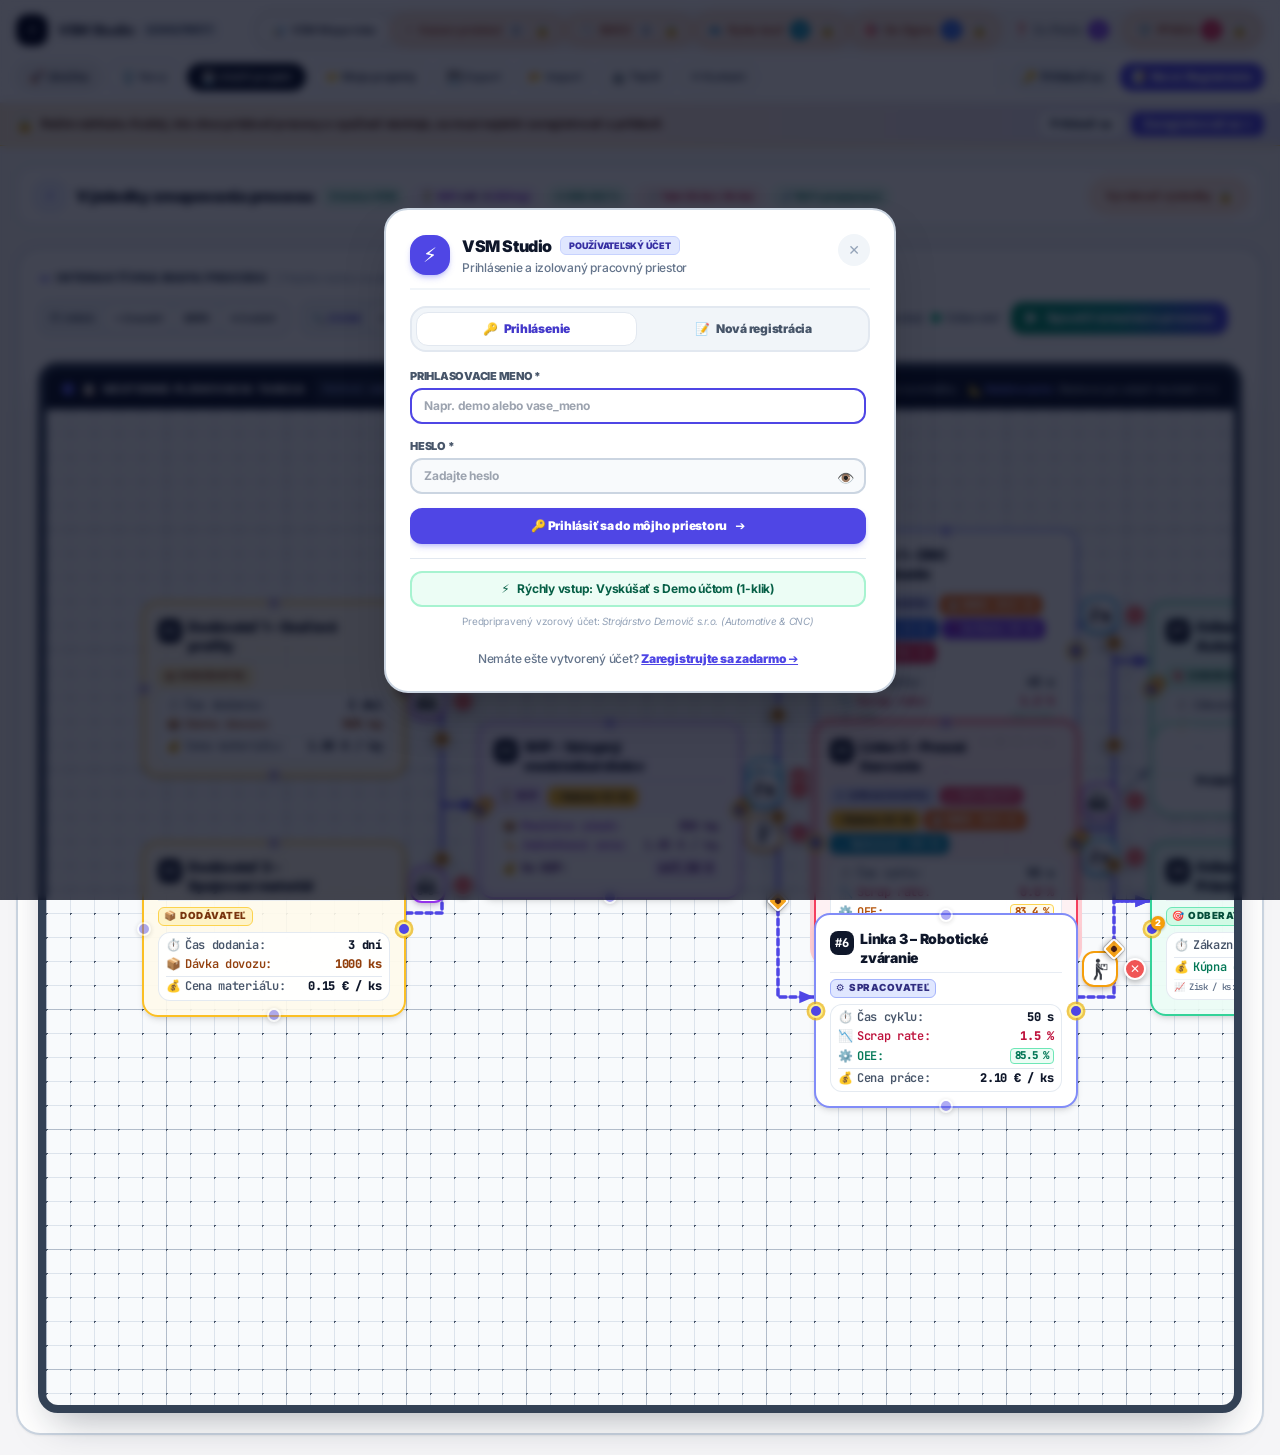
==== commit 3b39dc05: "Add files via upload" ====
--- a/frontend/index.html
+++ b/frontend/index.html
@@ -5,6 +5,11 @@
   <meta name="viewport" content="width=device-width, initial-scale=1.0">
   <title>VSM Studio – Jednoduché mapovanie hodnotového toku & Profitabilita</title>
   
+  <!-- Apple Typography (SF Pro Display & Text / Inter) -->
+  <link rel="preconnect" href="https://fonts.googleapis.com">
+  <link rel="preconnect" href="https://fonts.gstatic.com" crossorigin>
+  <link href="https://fonts.googleapis.com/css2?family=Inter:wght@300;400;500;600;700;800;900&family=JetBrains+Mono:wght@400;500;600;700&display=swap" rel="stylesheet">
+
   <!-- Tailwind CSS -->
   <script>
 /* Tailwind CSS 3 Inlined Runtime (100% Offline Compatible) */
@@ -96,13 +101,115 @@
 
   <!-- Custom VSM Styles -->
   <style>
-/* Custom VSM Styles */
+/* ============================================================
+   APPLE TYPOGRAPHY (SF Pro Display / SF Pro Text & Inter)
+   & APPLE / TESLA INDUSTRIAL DESIGN LANGUAGE
+   ============================================================ */
+@import url('https://fonts.googleapis.com/css2?family=Inter:wght@300;400;500;600;700;800;900&family=JetBrains+Mono:wght@400;500;600;700&display=swap');
 
 :root {
+  --apple-font: -apple-system, BlinkMacSystemFont, "SF Pro Display", "SF Pro Text", "SF Pro", "Inter", -apple-system-subheadline, system-ui, -apple-system-headline, "Segoe UI", Roboto, Helvetica, Arial, sans-serif;
+  --apple-mono: "SF Mono", "JetBrains Mono", Menlo, Monaco, Consolas, "Liberation Mono", monospace;
+  --apple-bg: #f5f5f7;
+  --apple-text: #1d1d1f;
+  --apple-gray-subtle: #86868b;
+  --tesla-dark: #0b0d12;
+  --tesla-card: #12141a;
+  --tesla-red: #e82127;
+  --tesla-cyan: #06b6d4;
   --vsm-zoom: 1;
   --vsm-card-scale: 1;
   --vsm-card-width: 264px; /* 11 kociek po 24px */
   --vsm-card-height: 168px; /* 7 kociek po 24px */
+}
+
+/* Global Apple Typography */
+html, body, button, input, select, textarea, pre, code {
+  font-family: var(--apple-font) !important;
+  letter-spacing: -0.015em;
+  -webkit-font-smoothing: antialiased;
+  -moz-osx-font-smoothing: grayscale;
+  text-rendering: optimizeLegibility;
+}
+
+.font-mono {
+  font-family: var(--apple-mono) !important;
+  letter-spacing: -0.025em;
+}
+
+/* Apple / Tesla Surface & Clean Slate */
+body {
+  background-color: var(--apple-bg) !important;
+  color: var(--apple-text) !important;
+}
+
+/* Apple Frosted Glass Sticky Header */
+header.sticky {
+  background: rgba(255, 255, 255, 0.82) !important;
+  backdrop-filter: saturate(180%) blur(20px) !important;
+  -webkit-backdrop-filter: saturate(180%) blur(20px) !important;
+  border-bottom: 1px solid rgba(0, 0, 0, 0.07) !important;
+  box-shadow: 0 1px 3px rgba(0, 0, 0, 0.02) !important;
+}
+
+/* Apple Segmented Control Capsule Navigation */
+#main-nav-tabs {
+  background: rgba(0, 0, 0, 0.05) !important;
+  backdrop-filter: blur(14px) !important;
+  -webkit-backdrop-filter: blur(14px) !important;
+  border: 1px solid rgba(0, 0, 0, 0.06) !important;
+  border-radius: 9999px !important;
+  padding: 3px !important;
+  gap: 3px !important;
+  box-shadow: inset 0 1px 2px rgba(0, 0, 0, 0.04) !important;
+}
+
+.tab-btn {
+  border-radius: 9999px !important;
+  font-weight: 500 !important;
+  font-size: 11.5px !important;
+  padding: 5px 12px !important;
+  transition: all 0.2s cubic-bezier(0.16, 1, 0.3, 1) !important;
+}
+
+/* ============================================================
+   LOCKED PRO FEATURES: ORANGE AMBIENT BACKLIGHT + LOCK ICON
+   ============================================================ */
+.tab-locked,
+button.tab-locked {
+  background: rgba(249, 115, 22, 0.12) !important;
+  border: 1px solid rgba(249, 115, 22, 0.45) !important;
+  color: #9a3412 !important;
+  box-shadow: 0 0 14px rgba(249, 115, 22, 0.22), inset 0 1px 0 rgba(255, 255, 255, 0.5) !important;
+  position: relative;
+}
+
+.tab-locked:hover,
+button.tab-locked:hover {
+  background: rgba(249, 115, 22, 0.22) !important;
+  border-color: rgba(249, 115, 22, 0.75) !important;
+  color: #7c2d12 !important;
+  box-shadow: 0 0 20px rgba(249, 115, 22, 0.4), inset 0 1px 0 rgba(255, 255, 255, 0.6) !important;
+  transform: translateY(-0.5px);
+}
+
+/* Apple & Tesla Rounded Containers & Smooth Controls */
+.apple-card {
+  background: #ffffff;
+  border-radius: 20px;
+  border: 1px solid rgba(0, 0, 0, 0.07);
+  box-shadow: 0 4px 20px -2px rgba(0, 0, 0, 0.05), 0 0 1px rgba(0, 0, 0, 0.08);
+}
+
+.apple-pill {
+  border-radius: 9999px !important;
+  transition: all 0.2s cubic-bezier(0.16, 1, 0.3, 1) !important;
+}
+
+.tesla-cockpit {
+  background: linear-gradient(135deg, #0b0d12 0%, #111319 100%) !important;
+  border: 1px solid rgba(255, 255, 255, 0.12) !important;
+  box-shadow: 0 8px 32px rgba(0, 0, 0, 0.24) !important;
 }
 
 #vsm-canvas {
@@ -1019,99 +1126,107 @@
 
 </style>
 </head>
-<body class="bg-slate-100 text-slate-900 min-h-screen flex flex-col font-sans antialiased">
-
-  <!-- TOP APP HEADER -->
-  <header class="bg-white border-b-2 border-slate-200 sticky top-0 z-30 shadow-xs no-print">
+<body class="bg-[#f5f5f7] text-[#1d1d1f] min-h-screen flex flex-col font-sans antialiased">
+
+  <!-- TOP APP HEADER (Apple Frosted Glass) -->
+  <header class="bg-white/80 border-b border-black/5 sticky top-0 z-30 shadow-xs no-print backdrop-blur-xl">
     <div class="max-w-7xl mx-auto px-4 py-2.5 flex flex-wrap items-center justify-between gap-3">
       
-      <!-- Brand & Title -->
-      <div class="flex items-center gap-3">
-        <div class="w-9 h-9 rounded-xl bg-indigo-600 text-white flex items-center justify-center font-black text-xl shadow-sm">
+      <!-- Brand & Title (Apple / Tesla Minimalist Identity) -->
+      <div class="flex items-center gap-2.5">
+        <div class="w-8 h-8 rounded-xl bg-slate-950 text-white flex items-center justify-center font-bold text-base shadow-xs border border-white/10">
           ⚡
         </div>
         <div>
-          <div class="flex items-center gap-2">
-            <span class="font-black text-base tracking-tight text-slate-900">VSM Studio</span>
-            <span class="text-[10px] uppercase font-black px-2 py-0.5 rounded-md bg-indigo-50 text-indigo-700 border border-indigo-200">
+          <div class="flex items-center gap-1.5">
+            <span class="font-bold text-sm tracking-tight text-slate-900">VSM Studio</span>
+            <span class="text-[9.5px] uppercase font-bold px-1.5 py-0.2 rounded-full bg-slate-200/80 text-slate-700">
               Lean & Profit
             </span>
           </div>
         </div>
       </div>
 
-      <!-- Navigation Tabs (VSM vs Kaizen) -->
-      <nav id="main-nav-tabs" class="flex items-center gap-1.5 bg-slate-100 p-1 rounded-2xl border-2 border-slate-200 shadow-2xs">
+      <!-- Navigation Tabs (Apple Segmented Capsule) -->
+      <nav id="main-nav-tabs" class="flex items-center p-1 rounded-full shadow-2xs">
         <button id="tab-btn-vsm" type="button" onclick="VSMApp.switchTab('vsm')" 
-                class="tab-btn px-4 py-1.5 rounded-xl font-black text-xs transition flex items-center gap-1.5 cursor-pointer bg-white text-indigo-700 shadow-xs border border-slate-200">
+                class="tab-btn px-3.5 py-1.5 rounded-full font-semibold text-xs transition flex items-center gap-1.5 cursor-pointer bg-white text-slate-900 shadow-xs border border-black/5">
           <span>📊</span>
           <span>VSM Mapa toku</span>
         </button>
         <button id="tab-btn-kaizen" type="button" onclick="VSMApp.switchTab('kaizen')" 
-                class="tab-btn px-4 py-1.5 rounded-xl font-bold text-xs transition flex items-center gap-1.5 cursor-pointer text-slate-600 hover:text-slate-900 hover:bg-white/70">
+                class="tab-btn px-3 py-1.5 rounded-full font-medium text-xs transition flex items-center gap-1.5 cursor-pointer text-slate-600 hover:text-slate-900 hover:bg-white/60">
           <span>⚡</span>
           <span>Kaizen protokol</span>
-          <span id="kaizen-count-badge" class="px-2 py-0.5 rounded-full bg-amber-500 text-slate-950 font-black text-[10px]">0</span>
+          <span id="kaizen-count-badge" class="px-1.5 py-0.2 rounded-full bg-slate-200/80 text-slate-700 font-bold text-[10px]">0</span>
+          <span id="kaizen-lock-badge" class="ml-1 text-xs hidden" title="Uzamknuté">🔒</span>
         </button>
         <button id="tab-btn-smed" type="button" onclick="VSMApp.switchTab('smed')" 
-                class="tab-btn px-3 py-1.5 rounded-xl font-bold text-xs transition flex items-center gap-1.5 cursor-pointer text-slate-600 hover:text-slate-900 hover:bg-white/70"
+                class="tab-btn px-3 py-1.5 rounded-full font-medium text-xs transition flex items-center gap-1.5 cursor-pointer text-slate-600 hover:text-slate-900 hover:bg-white/60"
                 title="SMED (Single-Minute Exchange of Die) – Rýchle pretypovanie a prestavba strojov pod 10 minút">
           <span>⏱️</span>
           <span>SMED</span>
-          <span id="smed-count-badge" class="px-2 py-0.5 rounded-full bg-orange-500 text-white font-black text-[10px]">0</span>
+          <span id="smed-count-badge" class="px-1.5 py-0.2 rounded-full bg-slate-200/80 text-slate-700 font-bold text-[10px]">0</span>
+          <span id="smed-lock-badge" class="ml-1 text-xs hidden" title="Uzamknuté">🔒</span>
         </button>
         <button id="tab-btn-ishikawa" type="button" onclick="VSMApp.switchTab('ishikawa')" 
-                class="tab-btn px-3 py-1.5 rounded-xl font-bold text-xs transition flex items-center gap-1.5 cursor-pointer text-slate-600 hover:text-slate-900 hover:bg-white/70"
+                class="tab-btn px-3 py-1.5 rounded-full font-medium text-xs transition flex items-center gap-1.5 cursor-pointer text-slate-600 hover:text-slate-900 hover:bg-white/60"
                 title="Rybia kosť (Ishikawa diagram – 6M analýza príčin a následkov)">
           <span>🐟</span>
           <span>Rybia kosť</span>
-          <span id="ishikawa-count-badge" class="px-2 py-0.5 rounded-full bg-cyan-600 text-white font-black text-[10px]">0</span>
+          <span id="ishikawa-count-badge" class="px-1.5 py-0.2 rounded-full bg-slate-200/80 text-slate-700 font-bold text-[10px]">0</span>
+          <span id="ishikawa-lock-badge" class="ml-1 text-xs hidden" title="Uzamknuté">🔒</span>
         </button>
         <button id="tab-btn-sixsigma" type="button" onclick="VSMApp.switchTab('sixsigma')" 
-                class="tab-btn px-3 py-1.5 rounded-xl font-bold text-xs transition flex items-center gap-1.5 cursor-pointer text-slate-600 hover:text-slate-900 hover:bg-white/70"
+                class="tab-btn px-3 py-1.5 rounded-full font-medium text-xs transition flex items-center gap-1.5 cursor-pointer text-slate-600 hover:text-slate-900 hover:bg-white/60"
                 title="Six Sigma (DMAIC, Cpk kalkulátor spôsobilosti a DPMO chybovosti)">
           <span>🎯</span>
           <span>Six Sigma</span>
-          <span id="sixsigma-count-badge" class="px-2 py-0.5 rounded-full bg-blue-600 text-white font-black text-[10px]">0</span>
+          <span id="sixsigma-count-badge" class="px-1.5 py-0.2 rounded-full bg-slate-200/80 text-slate-700 font-bold text-[10px]">0</span>
+          <span id="sixsigma-lock-badge" class="ml-1 text-xs hidden" title="Uzamknuté">🔒</span>
         </button>
         <button id="tab-btn-fivewhy" type="button" onclick="VSMApp.switchTab('fivewhy')" 
-                class="tab-btn px-3 py-1.5 rounded-xl font-bold text-xs transition flex items-center gap-1.5 cursor-pointer text-slate-600 hover:text-slate-900 hover:bg-white/70"
-                title="5× Prečo (5 Whys Root Cause Analysis – Hľadanie skutočnej príčiny)">
+                class="tab-btn px-3 py-1.5 rounded-full font-medium text-xs transition flex items-center gap-1.5 cursor-pointer text-slate-600 hover:text-slate-900 hover:bg-white/60"
+                title="5× Prečo (5 Whys Root Cause Analysis – Hľadanie skutočnej príčiny) [ZADARMO]">
           <span>❓</span>
           <span>5× Prečo</span>
-          <span id="fivewhy-count-badge" class="px-2 py-0.5 rounded-full bg-violet-600 text-white font-black text-[10px]">0</span>
+          <span id="fivewhy-count-badge" class="px-1.5 py-0.2 rounded-full bg-slate-200/80 text-slate-700 font-bold text-[10px]">0</span>
         </button>
         <button id="tab-btn-pfmea" type="button" onclick="VSMApp.switchTab('pfmea')" 
-                class="tab-btn px-3 py-1.5 rounded-xl font-bold text-xs transition flex items-center gap-1.5 cursor-pointer text-slate-600 hover:text-slate-900 hover:bg-white/70"
+                class="tab-btn px-3 py-1.5 rounded-full font-medium text-xs transition flex items-center gap-1.5 cursor-pointer text-slate-600 hover:text-slate-900 hover:bg-white/60"
                 title="PFMEA (Process Failure Mode and Effects Analysis – Analýza možných chýb a ich následkov vo výrobe)">
           <span>🛡️</span>
           <span>PFMEA</span>
-          <span id="pfmea-count-badge" class="px-2 py-0.5 rounded-full bg-rose-600 text-white font-black text-[10px]">0</span>
+          <span id="pfmea-count-badge" class="px-1.5 py-0.2 rounded-full bg-slate-200/80 text-slate-700 font-bold text-[10px]">0</span>
+          <span id="pfmea-lock-badge" class="ml-1 text-xs hidden" title="Uzamknuté">🔒</span>
         </button>
       </nav>
 
-      <!-- Quick Action Buttons -->
-      <div class="flex items-center gap-2 text-xs">
-        <button onclick="VSMApp.loadSampleProcess()" class="px-3 py-1.5 rounded-xl bg-indigo-50 hover:bg-indigo-100 text-indigo-700 font-bold border-2 border-indigo-200 transition flex items-center gap-1.5 cursor-pointer shadow-2xs" title="Načítať ukážkový proces strojárskej výroby">
+      <!-- Quick Action Buttons (Apple Capsule Controls) -->
+      <div class="flex items-center gap-1.5 text-xs">
+        <button onclick="VSMApp.loadSampleProcess()" class="px-3 py-1.5 rounded-full bg-slate-900/5 hover:bg-slate-900/10 text-slate-800 font-medium border border-slate-300/60 transition flex items-center gap-1.5 cursor-pointer" title="Načítať ukážkový proces strojárskej výroby">
           <span>🚀 Ukážka</span>
         </button>
-        <button onclick="VSMApp.resetProcess()" class="px-3 py-1.5 rounded-xl bg-white hover:bg-rose-50 text-slate-600 hover:text-rose-600 font-bold border-2 border-slate-200 hover:border-rose-300 transition flex items-center gap-1.5 cursor-pointer shadow-2xs" title="Vyčistiť plátno a začať nanovo">
+        <button onclick="VSMApp.resetProcess()" class="px-3 py-1.5 rounded-full bg-white hover:bg-rose-50 text-slate-600 hover:text-rose-600 font-medium border border-slate-300/60 hover:border-rose-300 transition flex items-center gap-1.5 cursor-pointer" title="Vyčistiť plátno a začať nanovo">
           <span>🗑️ Nový</span>
         </button>
-        <button onclick="VSMApp.saveCurrentProjectPrompt()" class="px-3 py-1.5 rounded-xl bg-emerald-600 hover:bg-emerald-700 text-white font-bold transition flex items-center gap-1.5 cursor-pointer shadow-2xs" title="Uložiť celý projekt vrátane všetkých nástrojov (Kaizen, SMED, Ishikawa, Six Sigma, 5x Prečo, PFMEA)">
+        <button onclick="VSMApp.saveCurrentProjectPrompt()" class="px-3.5 py-1.5 rounded-full bg-slate-900 hover:bg-slate-800 text-white font-medium transition flex items-center gap-1.5 cursor-pointer shadow-xs" title="Uložiť celý projekt vrátane všetkých nástrojov (Kaizen, SMED, Ishikawa, Six Sigma, 5x Prečo, PFMEA)">
           <span>💾 Uložiť projekt</span>
         </button>
-        <button onclick="VSMApp.openProfileModal('projects')" class="px-3 py-1.5 rounded-xl bg-indigo-600 hover:bg-indigo-700 text-white font-bold transition flex items-center gap-1.5 cursor-pointer shadow-2xs" title="Správa projektov a načítanie uložených projektov">
+        <button onclick="VSMApp.openProfileModal('projects')" class="px-3 py-1.5 rounded-full bg-white hover:bg-slate-50 text-slate-800 font-medium border border-slate-300/70 transition flex items-center gap-1.5 cursor-pointer shadow-2xs" title="Správa projektov a načítanie uložených projektov">
           <span>📁 Moje projekty</span>
         </button>
-        <button onclick="VSMApp.exportJSON()" class="px-2.5 py-1.5 rounded-xl bg-white hover:bg-slate-50 text-slate-700 font-bold border-2 border-slate-200 transition flex items-center gap-1 cursor-pointer shadow-2xs" title="Exportovať proces do JSON">
+        <button onclick="VSMApp.exportJSON()" class="px-2.5 py-1.5 rounded-full bg-white hover:bg-slate-50 text-slate-700 font-medium border border-slate-300/70 transition flex items-center gap-1 cursor-pointer shadow-2xs" title="Exportovať proces do JSON">
           <span>💾 Export</span>
         </button>
-        <button onclick="VSMApp.importJSON()" class="px-2.5 py-1.5 rounded-xl bg-white hover:bg-slate-50 text-slate-700 font-bold border-2 border-slate-200 transition flex items-center gap-1 cursor-pointer shadow-2xs" title="Načítať proces zo súboru JSON">
+        <button onclick="VSMApp.importJSON()" class="px-2.5 py-1.5 rounded-full bg-white hover:bg-slate-50 text-slate-700 font-medium border border-slate-300/70 transition flex items-center gap-1 cursor-pointer shadow-2xs" title="Načítať proces zo súboru JSON">
           <span>📂 Import</span>
         </button>
-        <button onclick="VSMApp.printReport()" class="px-3 py-1.5 rounded-xl bg-slate-900 hover:bg-slate-800 text-white font-bold transition flex items-center gap-1.5 cursor-pointer shadow-2xs" title="Vytlačiť prehľad procesu na A4">
+        <button onclick="VSMApp.printReport()" class="px-3 py-1.5 rounded-full bg-white hover:bg-slate-50 text-slate-800 font-medium border border-slate-300/70 transition flex items-center gap-1.5 cursor-pointer shadow-2xs" title="Vytlačiť prehľad procesu na A4">
           <span>🖨️ Tlačiť</span>
+        </button>
+        <button onclick="VSMApp.openContactModal()" class="px-2.5 py-1.5 rounded-full bg-white hover:bg-slate-50 text-slate-700 font-medium border border-slate-300/70 transition flex items-center gap-1 cursor-pointer shadow-2xs" title="Kontaktovať vývojárov aplikácie (tstefanec85@gmail.com)">
+          <span>✉️ Kontakt</span>
         </button>
       </div>
 
@@ -5062,7 +5177,7 @@
       </div>
 
       <!-- Mode Switcher Tabs -->
-      <div class="grid grid-cols-2 gap-2 p-1.5 bg-slate-100 rounded-2xl border border-slate-200 my-3 text-xs font-black flex-shrink-0">
+      <div class="grid grid-cols-1 sm:grid-cols-3 gap-2 p-1.5 bg-slate-100 rounded-2xl border border-slate-200 my-3 text-xs font-black flex-shrink-0">
         <button type="button" id="profile-tab-btn-user" onclick="VSMApp.switchProfileTab('profile')" 
                 class="py-2.5 rounded-xl transition flex items-center justify-center gap-2 cursor-pointer bg-white text-indigo-700 shadow-xs border border-slate-200">
           <span>🏢</span>
@@ -5073,6 +5188,12 @@
           <span>📁</span>
           <span>2. Moje projekty</span>
           <span id="profile-tab-projects-count" class="px-2 py-0.5 rounded-full bg-indigo-100 text-indigo-800 text-[10px]">1</span>
+        </button>
+        <button type="button" id="profile-tab-btn-subscription" onclick="VSMApp.switchProfileTab('subscription')" 
+                class="py-2.5 rounded-xl transition flex items-center justify-center gap-2 cursor-pointer text-slate-600 hover:text-slate-900 hover:bg-white/60">
+          <span>👑</span>
+          <span>3. Predplatné & Faktúry</span>
+          <span id="profile-tab-sub-badge" class="px-2 py-0.5 rounded-full bg-amber-100 text-amber-900 border border-amber-300 text-[10px] font-black">5 €</span>
         </button>
       </div>
 
@@ -5242,6 +5363,159 @@
           </div>
         </div>
 
+        <!-- 3. TAB: PREDPLATNÉ & FAKTÚRY -->
+        <div id="profile-tab-content-subscription" class="space-y-4 text-xs hidden">
+          
+          <!-- Status Banner Card -->
+          <div id="sub-status-card" class="p-4 rounded-2xl border-2 transition-all shadow-xs">
+            <!-- Dynamically populated by renderSubscriptionProfileTab() -->
+          </div>
+
+          <!-- PRO Benefits Summary -->
+          <div class="bg-gradient-to-r from-slate-900 to-indigo-950 text-white p-4 rounded-2xl border-2 border-indigo-800 shadow-md">
+            <div class="flex items-center justify-between pb-2 border-b border-white/10 mb-3">
+              <div class="font-black text-xs uppercase tracking-wider text-amber-300 flex items-center gap-1.5">
+                <span>⭐</span>
+                <span>VSM Studio PRO – Všetky prémiové nástroje len za 5,00 € na 30 dní</span>
+              </div>
+              <span class="text-[10px] bg-amber-400 text-slate-950 px-2 py-0.5 rounded font-black">5 € s DPH</span>
+            </div>
+            <div class="grid grid-cols-1 sm:grid-cols-2 md:grid-cols-3 gap-2 text-[11px]">
+              <div class="flex items-center gap-2 bg-white/5 p-2 rounded-xl border border-white/10">
+                <span class="text-amber-400">⚡</span>
+                <span><strong>Kaizen protokol</strong> & A3 hárky</span>
+              </div>
+              <div class="flex items-center gap-2 bg-white/5 p-2 rounded-xl border border-white/10">
+                <span class="text-orange-400">⏱️</span>
+                <span><strong>SMED</strong> analýzy prestavieb</span>
+              </div>
+              <div class="flex items-center gap-2 bg-white/5 p-2 rounded-xl border border-white/10">
+                <span class="text-cyan-400">🐟</span>
+                <span><strong>Rybia kosť</strong> (Ishikawa 6M)</span>
+              </div>
+              <div class="flex items-center gap-2 bg-white/5 p-2 rounded-xl border border-white/10">
+                <span class="text-blue-400">📊</span>
+                <span><strong>Six Sigma</strong> DMAIC & Cpk</span>
+              </div>
+              <div class="flex items-center gap-2 bg-white/5 p-2 rounded-xl border border-white/10">
+                <span class="text-rose-400">🛡️</span>
+                <span><strong>PFMEA</strong> riziká & RPN matica</span>
+              </div>
+              <div class="flex items-center gap-2 bg-white/5 p-2 rounded-xl border border-white/10">
+                <span class="text-emerald-400">📄</span>
+                <span><strong>PDF faktúry & exporty</strong></span>
+              </div>
+            </div>
+            
+            <div class="mt-3.5 pt-3 border-t border-white/10 flex flex-wrap items-center justify-between gap-3">
+              <div class="text-[10.5px] text-slate-300">
+                Bezplatne môžete naďalej využívať <strong>VSM Mapu toku</strong> a <strong>5× Prečo</strong>.
+              </div>
+              <div class="flex items-center gap-2">
+                <button type="button" onclick="VSMApp.openCheckoutModal('card')" 
+                        class="px-3.5 py-2 rounded-xl bg-gradient-to-r from-amber-400 to-amber-500 hover:from-amber-300 hover:to-amber-400 text-slate-950 font-black text-xs shadow-md transition cursor-pointer flex items-center gap-1.5">
+                  <span>💳</span>
+                  <span>Zaplatiť kartou (5 €)</span>
+                </button>
+                <button type="button" onclick="VSMApp.openCheckoutModal('bank_transfer')" 
+                        class="px-3.5 py-2 rounded-xl bg-white/10 hover:bg-white/20 text-white font-black text-xs border border-white/20 transition cursor-pointer flex items-center gap-1.5">
+                  <span>🏦</span>
+                  <span>Bankový prevod (5 €)</span>
+                </button>
+              </div>
+            </div>
+          </div>
+
+          <!-- Billing Details pre faktúru -->
+          <div class="bg-white p-4 rounded-2xl border-2 border-slate-200 space-y-3">
+            <div class="flex items-center justify-between pb-2 border-b border-slate-100">
+              <span class="font-black text-xs uppercase tracking-wider text-slate-800 flex items-center gap-1.5">
+                <span>🏢</span>
+                <span>Fakturačné údaje odberateľa (pre PDF faktúru)</span>
+              </span>
+              <span class="text-[10.5px] text-slate-400">Tieto údaje sa automaticky vytlačia na PDF faktúre</span>
+            </div>
+            <div class="grid grid-cols-1 sm:grid-cols-2 md:grid-cols-4 gap-3">
+              <div class="sm:col-span-2">
+                <label class="block text-[10.5px] font-black uppercase text-slate-600 mb-1">Názov odberateľa / Spoločnosť</label>
+                <input type="text" id="sub-billing-name" class="w-full bg-slate-50 border border-slate-300 rounded-xl px-3 py-1.5 font-bold text-slate-800 outline-none focus:border-indigo-600 text-xs" placeholder="Názov firmy alebo Meno Priezvisko">
+              </div>
+              <div>
+                <label class="block text-[10.5px] font-black uppercase text-slate-600 mb-1">IČO</label>
+                <input type="text" id="sub-billing-ico" class="w-full bg-slate-50 border border-slate-300 rounded-xl px-3 py-1.5 font-mono font-bold text-slate-800 outline-none focus:border-indigo-600 text-xs" placeholder="12345678">
+              </div>
+              <div>
+                <label class="block text-[10.5px] font-black uppercase text-slate-600 mb-1">DIČ / IČ DPH</label>
+                <input type="text" id="sub-billing-dic" class="w-full bg-slate-50 border border-slate-300 rounded-xl px-3 py-1.5 font-mono font-bold text-slate-800 outline-none focus:border-indigo-600 text-xs" placeholder="SK2021234567">
+              </div>
+              <div class="sm:col-span-2">
+                <label class="block text-[10.5px] font-black uppercase text-slate-600 mb-1">Ulica a číslo</label>
+                <input type="text" id="sub-billing-street" class="w-full bg-slate-50 border border-slate-300 rounded-xl px-3 py-1.5 font-bold text-slate-800 outline-none focus:border-indigo-600 text-xs" placeholder="Priemyselná 1">
+              </div>
+              <div>
+                <label class="block text-[10.5px] font-black uppercase text-slate-600 mb-1">Mesto</label>
+                <input type="text" id="sub-billing-city" class="w-full bg-slate-50 border border-slate-300 rounded-xl px-3 py-1.5 font-bold text-slate-800 outline-none focus:border-indigo-600 text-xs" placeholder="Bratislava">
+              </div>
+              <div>
+                <label class="block text-[10.5px] font-black uppercase text-slate-600 mb-1">PSČ</label>
+                <input type="text" id="sub-billing-zip" class="w-full bg-slate-50 border border-slate-300 rounded-xl px-3 py-1.5 font-bold text-slate-800 outline-none focus:border-indigo-600 text-xs" placeholder="811 01">
+              </div>
+            </div>
+            <div class="flex justify-end pt-2">
+              <button type="button" onclick="VSMApp.saveBillingDetailsFromSubTab()" 
+                      class="px-3.5 py-1.5 bg-slate-100 hover:bg-indigo-50 hover:text-indigo-700 text-slate-700 font-bold rounded-xl border border-slate-300 transition cursor-pointer text-xs flex items-center gap-1">
+                <span>💾 Uložiť fakturačné údaje</span>
+              </button>
+            </div>
+          </div>
+
+          <!-- Invoices History -->
+          <div class="bg-white p-4 rounded-2xl border-2 border-slate-200 space-y-3">
+            <div class="flex items-center justify-between pb-2 border-b border-slate-100">
+              <span class="font-black text-xs uppercase tracking-wider text-slate-800 flex items-center gap-1.5">
+                <span>📄</span>
+                <span>História faktúr a daňových dokladov</span>
+              </span>
+              <span id="sub-invoices-count-badge" class="px-2 py-0.5 rounded-full bg-slate-100 text-slate-700 text-[10px] font-black">0 faktúr</span>
+            </div>
+            <div class="overflow-x-auto">
+              <table class="w-full text-left border-collapse text-[11px]">
+                <thead>
+                  <tr class="border-b border-slate-200 text-slate-500 font-black uppercase text-[10px]">
+                    <th class="py-2 px-2.5">Číslo dokladu</th>
+                    <th class="py-2 px-2.5">Dátum</th>
+                    <th class="py-2 px-2.5">Položka</th>
+                    <th class="py-2 px-2.5">Suma</th>
+                    <th class="py-2 px-2.5">Spôsob úhrady</th>
+                    <th class="py-2 px-2.5">Stav</th>
+                    <th class="py-2 px-2.5 text-right">PDF Faktúra</th>
+                  </tr>
+                </thead>
+                <tbody id="sub-invoices-table-body">
+                  <!-- Dynamically populated -->
+                </tbody>
+              </table>
+            </div>
+          </div>
+
+          <!-- Developer Support & Help Card -->
+          <div class="bg-indigo-50/70 border border-indigo-200 rounded-2xl p-3.5 flex flex-wrap items-center justify-between gap-3 text-xs">
+            <div class="flex items-center gap-2.5">
+              <div class="w-8 h-8 rounded-xl bg-indigo-600 text-white flex items-center justify-center text-sm shadow-xs font-bold shrink-0">
+                ✉️
+              </div>
+              <div>
+                <div class="font-bold text-slate-900">Potrebujete technickú podporu, radu alebo máte nápad na vylepšenie?</div>
+                <div class="text-[11px] text-slate-600">Napíšte priamo autorom a vývojárom VSM Studio na <span class="font-bold text-indigo-700">tstefanec85@gmail.com</span>.</div>
+              </div>
+            </div>
+            <button type="button" onclick="VSMApp.openContactModal('Dopyt z profilu používateľa')" class="px-3.5 py-1.5 rounded-xl bg-indigo-600 hover:bg-indigo-700 text-white font-bold text-xs shadow-xs transition flex items-center gap-1.5 cursor-pointer">
+              <span>✉️ Kontaktovať vývojárov</span>
+            </button>
+          </div>
+
+        </div>
+
       </div>
 
     </div>
@@ -5297,6 +5571,465 @@
   </div>
 
   <!-- ============================================================
+       VSM PREMIUM PAYWALL MODAL (Zámok pre platené nástroje)
+       ============================================================ -->
+  <div id="vsm-paywall-modal" class="fixed inset-0 z-50 bg-slate-950/80 backdrop-blur-sm flex items-center justify-center p-3 sm:p-5 hidden no-print">
+    <div class="bg-white rounded-3xl shadow-2xl border-2 border-slate-200 max-w-lg w-full p-5 sm:p-6 relative overflow-hidden animate-in fade-in zoom-in-95 duration-200 flex flex-col text-center">
+      
+      <!-- Close button -->
+      <button type="button" onclick="VSMApp.closePaywallModal()" class="absolute top-4 right-4 w-8 h-8 rounded-full bg-slate-100 hover:bg-slate-200 text-slate-500 hover:text-slate-800 flex items-center justify-center font-bold text-sm cursor-pointer transition">
+        ✕
+      </button>
+
+      <!-- Icon & Header -->
+      <div class="mx-auto w-16 h-16 rounded-3xl bg-gradient-to-tr from-amber-500 via-amber-400 to-yellow-300 text-slate-950 font-black text-2xl flex items-center justify-center shadow-lg shadow-amber-500/30 mb-3.5">
+        👑
+      </div>
+
+      <div class="inline-flex items-center gap-1.5 px-3 py-1 rounded-full bg-amber-50 border border-amber-200 text-amber-900 font-black text-[11px] mx-auto mb-2">
+        <span>🔒</span>
+        <span id="paywall-tool-name-badge">Prémiový nástroj</span>
+      </div>
+
+      <h3 class="text-xl font-black text-slate-900 tracking-tight mb-1.5">
+        Odomknite prémiové nástroje VSM Studio
+      </h3>
+      <p class="text-xs text-slate-600 mb-4 px-2">
+        Tento nástroj je súčasťou balíka <strong>VSM Studio PRO</strong>. Bezplatne môžete neobmedzene využívať <strong>VSM Mapu toku</strong> a analýzu <strong>5× Prečo</strong>.
+      </p>
+
+      <!-- Price Box -->
+      <div class="bg-gradient-to-br from-slate-900 to-indigo-950 text-white rounded-2xl p-4 border border-indigo-800 mb-4 text-left shadow-inner">
+        <div class="flex items-center justify-between pb-2.5 border-b border-white/10">
+          <div>
+            <div class="text-[10px] uppercase font-black tracking-wider text-amber-300">Prémiová 30-dňová licencia</div>
+            <div class="text-sm font-black">Prístup ku všetkým nástrojom</div>
+          </div>
+          <div class="text-right">
+            <div class="text-2xl font-black text-amber-400">5,00 €</div>
+            <div class="text-[9.5px] text-slate-400">na 30 dní (vrátane DPH)</div>
+          </div>
+        </div>
+        <div class="grid grid-cols-2 gap-2 mt-2.5 text-[10.5px]">
+          <div class="flex items-center gap-1.5"><span>📈</span><span>Výsledky zmapovania toku (KPI)</span></div>
+          <div class="flex items-center gap-1.5"><span>⚡</span><span>Kaizen protokol (A3)</span></div>
+          <div class="flex items-center gap-1.5"><span>⏱️</span><span>SMED prestavby strojov</span></div>
+          <div class="flex items-center gap-1.5"><span>🐟</span><span>Rybia kosť (Ishikawa 6M)</span></div>
+          <div class="flex items-center gap-1.5"><span>📊</span><span>Six Sigma DMAIC & Cpk</span></div>
+          <div class="flex items-center gap-1.5"><span>🛡️</span><span>PFMEA matice & riziká</span></div>
+        </div>
+      </div>
+
+      <!-- Action Buttons -->
+      <div class="space-y-2">
+        <button type="button" onclick="VSMApp.openCheckoutModal('card')" 
+                class="w-full py-3 rounded-2xl bg-gradient-to-r from-amber-400 via-amber-500 to-yellow-400 hover:from-amber-300 hover:to-amber-400 text-slate-950 font-black text-sm shadow-md shadow-amber-500/20 transition cursor-pointer flex items-center justify-center gap-2">
+          <span>🚀 Aktivovať prémiové služby (5 € / 30 dní)</span>
+        </button>
+        <button type="button" onclick="VSMApp.closePaywallModal(); VSMApp.switchTab('vsm')" 
+                class="w-full py-2 rounded-xl text-slate-500 hover:text-slate-800 font-bold text-xs transition cursor-pointer">
+          Späť na bezplatnú VSM Mapu toku
+        </button>
+      </div>
+
+      <!-- Contact Developers link -->
+      <div class="mt-3 pt-2.5 border-t border-slate-100 flex items-center justify-center gap-1.5 text-[11px] text-slate-500">
+        <span>Máte otázky alebo záujem o firemné riešenie?</span>
+        <button type="button" onclick="VSMApp.openContactModal('Otázka k predplatnému VSM Studio PRO')" class="text-indigo-600 hover:text-indigo-800 font-bold underline cursor-pointer">
+          Kontaktovať vývojárov
+        </button>
+      </div>
+
+    </div>
+  </div>
+
+  <!-- ============================================================
+       VSM CHECKOUT & PAYMENT MODAL (Karta & Prevod na účet)
+       ============================================================ -->
+  <div id="vsm-checkout-modal" class="fixed inset-0 z-50 bg-slate-950/80 backdrop-blur-sm flex items-center justify-center p-3 sm:p-5 hidden no-print">
+    <div class="bg-white rounded-3xl shadow-2xl border-2 border-slate-200 max-w-xl w-full p-5 sm:p-6 relative overflow-hidden animate-in fade-in zoom-in-95 duration-200 flex flex-col max-h-[95vh] overflow-y-auto">
+      
+      <!-- Close button -->
+      <button type="button" onclick="VSMApp.closeCheckoutModal()" class="absolute top-4 right-4 w-8 h-8 rounded-full bg-slate-100 hover:bg-slate-200 text-slate-500 hover:text-slate-800 flex items-center justify-center font-bold text-sm cursor-pointer transition">
+        ✕
+      </button>
+
+      <!-- Modal Header -->
+      <div class="flex items-center gap-3 pb-3 border-b-2 border-slate-100 mb-3">
+        <div class="w-10 h-10 rounded-2xl bg-gradient-to-tr from-amber-500 to-yellow-400 text-slate-950 font-black text-xl flex items-center justify-center shadow-md shadow-amber-500/20">
+          👑
+        </div>
+        <div>
+          <h3 class="text-base sm:text-lg font-black text-slate-900 tracking-tight flex items-center gap-2">
+            <span>Aktivácia VSM Studio PRO</span>
+            <span class="px-2 py-0.5 rounded-full text-[10px] font-black bg-amber-100 text-amber-900 border border-amber-300">
+              5,00 € / 30 dní
+            </span>
+          </h3>
+          <p class="text-xs text-slate-500 font-medium">
+            Platobné rozhranie pre aktiváciu prémiového balíka a generovanie faktúry.
+          </p>
+        </div>
+      </div>
+
+      <!-- Info Banner: V priprave -->
+      <div class="p-3 bg-amber-50 rounded-2xl border-2 border-amber-300 text-amber-950 text-xs flex items-center gap-2.5 mb-3.5">
+        <span class="text-xl flex-shrink-0">ℹ️</span>
+        <div class="leading-tight">
+          <div class="font-black text-amber-900">Platobný systém a bankový účet sú momentálne v príprave</div>
+          <div class="text-[11px] text-amber-800 mt-0.5">Ostré platby kartou a prevodom na účet budú spustené čoskoro. Zatiaľ môžete bezplatne využívať <strong>VSM Mapu toku</strong> a <strong>5× Prečo</strong>.</div>
+        </div>
+      </div>
+
+      <!-- Payment Method Switcher Tabs -->
+      <div class="grid grid-cols-2 gap-2 p-1.5 bg-slate-100 rounded-2xl border border-slate-200 mb-4 text-xs font-black">
+        <button type="button" id="checkout-tab-btn-card" onclick="VSMApp.switchCheckoutMethod('card')" 
+                class="py-2.5 rounded-xl transition flex items-center justify-center gap-2 cursor-pointer bg-white text-indigo-700 shadow-xs border border-slate-200">
+          <span>💳</span>
+          <span>Platobná karta</span>
+        </button>
+        <button type="button" id="checkout-tab-btn-bank" onclick="VSMApp.switchCheckoutMethod('bank_transfer')" 
+                class="py-2.5 rounded-xl transition flex items-center justify-center gap-2 cursor-pointer text-slate-600 hover:text-slate-900 hover:bg-white/60">
+          <span>🏦</span>
+          <span>Prevod na účet (QR kód)</span>
+        </button>
+      </div>
+
+      <!-- METHOD 1: CARD PAYMENT -->
+      <div id="checkout-content-card" class="space-y-3.5 text-xs">
+        <form onsubmit="VSMApp.processCardPayment(event)" class="space-y-3">
+          
+          <div class="p-3 bg-slate-50 rounded-2xl border border-slate-200 flex items-center justify-between">
+            <div>
+              <div class="text-[10px] uppercase font-black tracking-wider text-slate-500">Položka:</div>
+              <div class="text-xs font-black text-slate-800">VSM Studio PRO – 30-dňový prístup</div>
+            </div>
+            <div class="text-right">
+              <div class="text-base font-black text-indigo-700">5,00 €</div>
+              <div class="text-[9.5px] text-slate-400">s DPH (4,17 € bez DPH)</div>
+            </div>
+          </div>
+
+          <!-- Card number -->
+          <div>
+            <label class="block text-[10.5px] font-black uppercase text-slate-700 mb-1 flex items-center justify-between">
+              <span>Číslo platobnej karty *</span>
+              <span class="flex items-center gap-1 text-slate-400 font-mono text-[10px]">
+                <span>VISA</span> • <span>Mastercard</span>
+              </span>
+            </label>
+            <div class="relative">
+              <input type="text" id="card-num" required maxlength="19" placeholder="4242 •••• •••• 4242"
+                     oninput="VSMApp.formatCardNumberInput(this)"
+                     class="w-full bg-slate-50 border-2 border-slate-300 focus:border-indigo-600 focus:bg-white rounded-xl px-3.5 py-2 font-mono font-bold text-slate-900 outline-none transition text-xs pl-9">
+              <span class="absolute left-3 top-2.5 text-slate-400">💳</span>
+            </div>
+          </div>
+
+          <div class="grid grid-cols-2 gap-3">
+            <div>
+              <label class="block text-[10.5px] font-black uppercase text-slate-700 mb-1">Expirácia (MM / YY) *</label>
+              <input type="text" id="card-exp" required maxlength="5" placeholder="12/28"
+                     oninput="VSMApp.formatCardExpiryInput(this)"
+                     class="w-full bg-slate-50 border-2 border-slate-300 focus:border-indigo-600 focus:bg-white rounded-xl px-3 py-2 font-mono font-bold text-slate-900 outline-none transition text-xs text-center">
+            </div>
+            <div>
+              <label class="block text-[10.5px] font-black uppercase text-slate-700 mb-1">CVC / CVV kód *</label>
+              <input type="password" id="card-cvc" required maxlength="4" placeholder="•••"
+                     class="w-full bg-slate-50 border-2 border-slate-300 focus:border-indigo-600 focus:bg-white rounded-xl px-3 py-2 font-mono font-bold text-slate-900 outline-none transition text-xs text-center">
+            </div>
+          </div>
+
+          <div>
+            <label class="block text-[10.5px] font-black uppercase text-slate-700 mb-1">Meno na karte *</label>
+            <input type="text" id="card-name" required placeholder="Napr. ING. PETER KOVÁČ"
+                   class="w-full bg-slate-50 border-2 border-slate-300 focus:border-indigo-600 focus:bg-white rounded-xl px-3 py-2 font-bold text-slate-900 outline-none transition text-xs uppercase">
+          </div>
+
+          <!-- Billing note -->
+          <div class="p-2.5 bg-emerald-50 rounded-xl border border-emerald-200 text-emerald-900 text-[10.5px] flex items-center gap-2">
+            <span class="text-base">🛡️</span>
+            <span>256-bit SSL šifrované spracovanie. Po platbe sa automaticky vygeneruje a stiahne oficiálna PDF faktúra.</span>
+          </div>
+
+          <!-- Submit Button -->
+          <div class="pt-2 space-y-2">
+            <button type="submit" id="card-pay-btn"
+                    class="w-full py-3 rounded-2xl bg-slate-100 hover:bg-slate-200 text-slate-600 font-black text-sm border-2 border-slate-300 transition cursor-pointer flex items-center justify-center gap-2">
+              <span id="card-pay-btn-icon">🔒</span>
+              <span id="card-pay-btn-text">Platba kartou (Momentálne v príprave)</span>
+            </button>
+            <div class="text-center">
+              <button type="button" onclick="VSMApp.testActivatePro()" class="text-[10.5px] text-indigo-600 hover:text-indigo-800 underline font-semibold cursor-pointer">
+                🧪 Vyskúšať odomknutie na ukážku (Testovací režim)
+              </button>
+            </div>
+          </div>
+
+        </form>
+      </div>
+
+      <!-- METHOD 2: BANK TRANSFER WITH QR CODE -->
+      <div id="checkout-content-bank" class="space-y-3.5 text-xs hidden">
+        <form onsubmit="VSMApp.processBankTransfer(event)" class="space-y-3">
+          
+          <div class="p-3 bg-amber-50/80 rounded-2xl border border-amber-200 text-amber-950 flex items-center justify-between">
+            <div>
+              <div class="text-[10px] uppercase font-black tracking-wider text-amber-700">Spôsob platby:</div>
+              <div class="text-xs font-black">Prevod na účet / Mobilná banka cez QR kód</div>
+            </div>
+            <div class="text-right">
+              <div class="text-base font-black text-amber-900">5,00 €</div>
+              <div class="text-[9.5px] text-amber-700">Splatnosť 14 dní</div>
+            </div>
+          </div>
+
+          <!-- Bank Details Box with Copy Buttons -->
+          <div class="bg-slate-900 text-slate-100 p-4 rounded-2xl border border-slate-800 space-y-2.5 font-mono text-[11px]">
+            <div class="flex items-center justify-between pb-2 border-b border-slate-800">
+              <span class="text-slate-400 font-sans text-xs font-black">Platobné inštrukcie:</span>
+              <span class="text-amber-400 font-black text-xs">VSM Studio PRO</span>
+            </div>
+
+            <!-- IBAN -->
+            <div>
+              <div class="text-[10px] text-slate-400 uppercase font-sans flex items-center justify-between">
+                <span>Číslo účtu / IBAN:</span>
+                <span class="text-[9.5px] text-amber-300 font-bold font-sans">(Číslo účtu podľa vašej konfigurácie)</span>
+              </div>
+              <div class="flex items-center justify-between gap-2 mt-0.5">
+                <span id="bank-iban-display" class="font-black text-amber-400 text-sm tracking-wider">SK00 0000 0000 0000 0000 0000</span>
+                <button type="button" onclick="VSMApp.copyIban()" class="px-2 py-1 bg-slate-800 hover:bg-slate-700 text-slate-200 rounded-lg text-[10px] font-sans font-bold border border-slate-700 transition cursor-pointer">
+                  📋 Kopírovať
+                </button>
+              </div>
+            </div>
+
+            <div class="grid grid-cols-2 gap-2 pt-1 border-t border-slate-800 text-[10.5px]">
+              <div>
+                <span class="text-slate-400 font-sans">Banka:</span>
+                <div id="bank-name-display" class="font-bold text-white">Tatra banka, a.s.</div>
+              </div>
+              <div>
+                <span class="text-slate-400 font-sans">SWIFT / BIC:</span>
+                <div id="bank-swift-display" class="font-bold text-white">TATRSKBX</div>
+              </div>
+              <div>
+                <span class="text-slate-400 font-sans">Variabilný symbol (VS):</span>
+                <div id="bank-vs-display" class="font-black text-amber-400 text-xs">2026101801</div>
+              </div>
+              <div>
+                <span class="text-slate-400 font-sans">Suma k úhrade:</span>
+                <div class="font-black text-e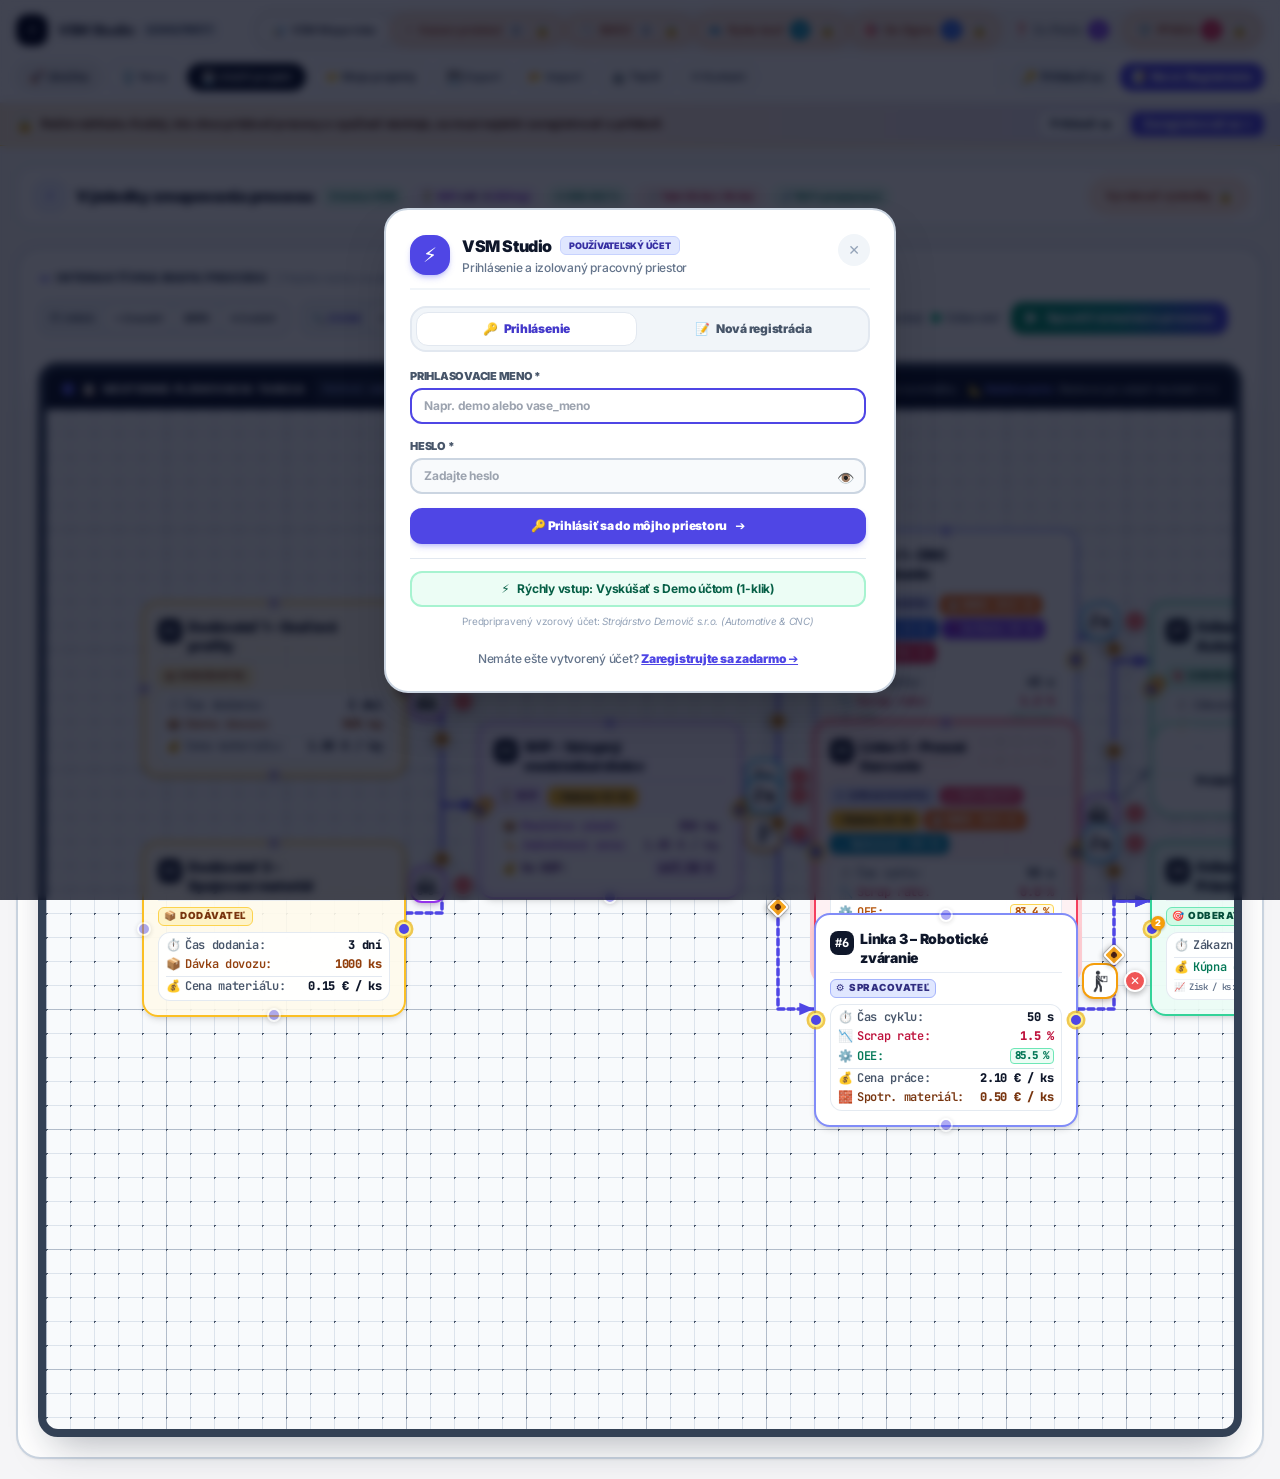
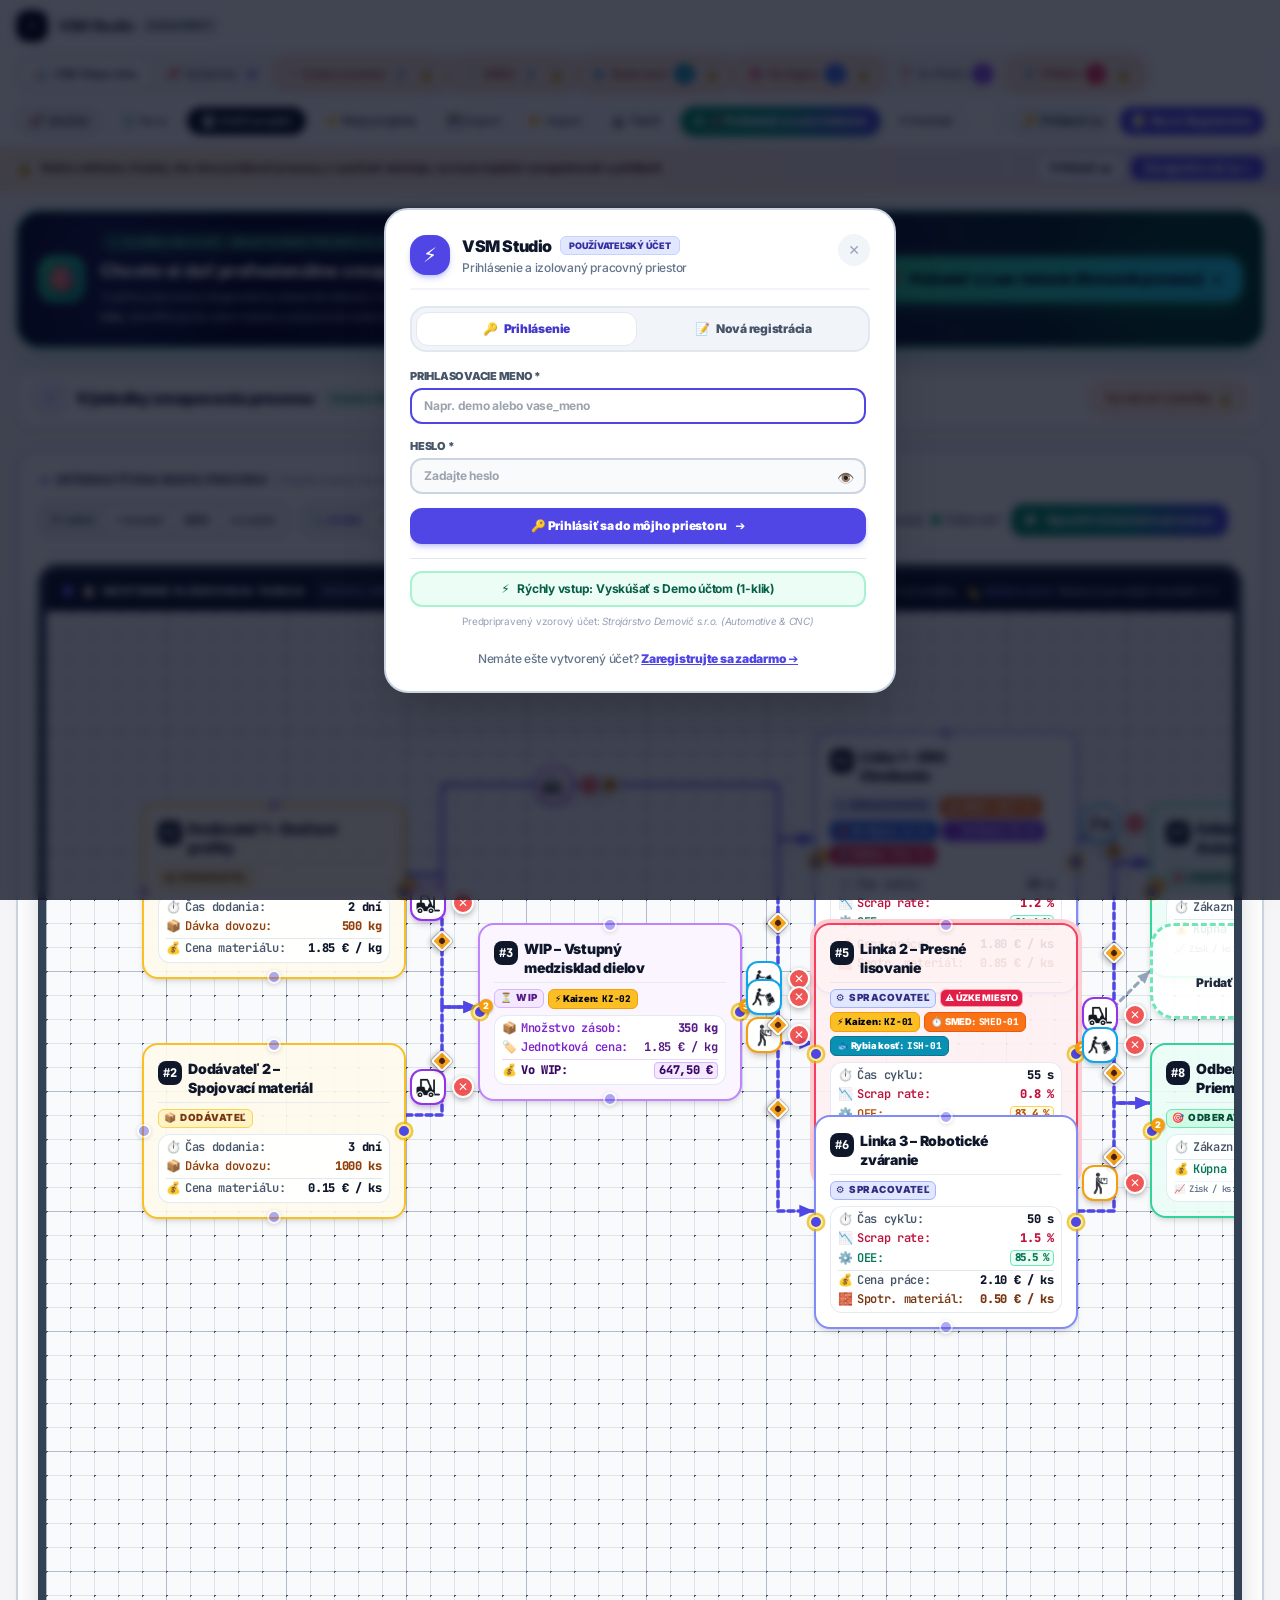
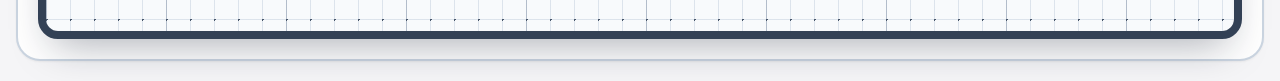
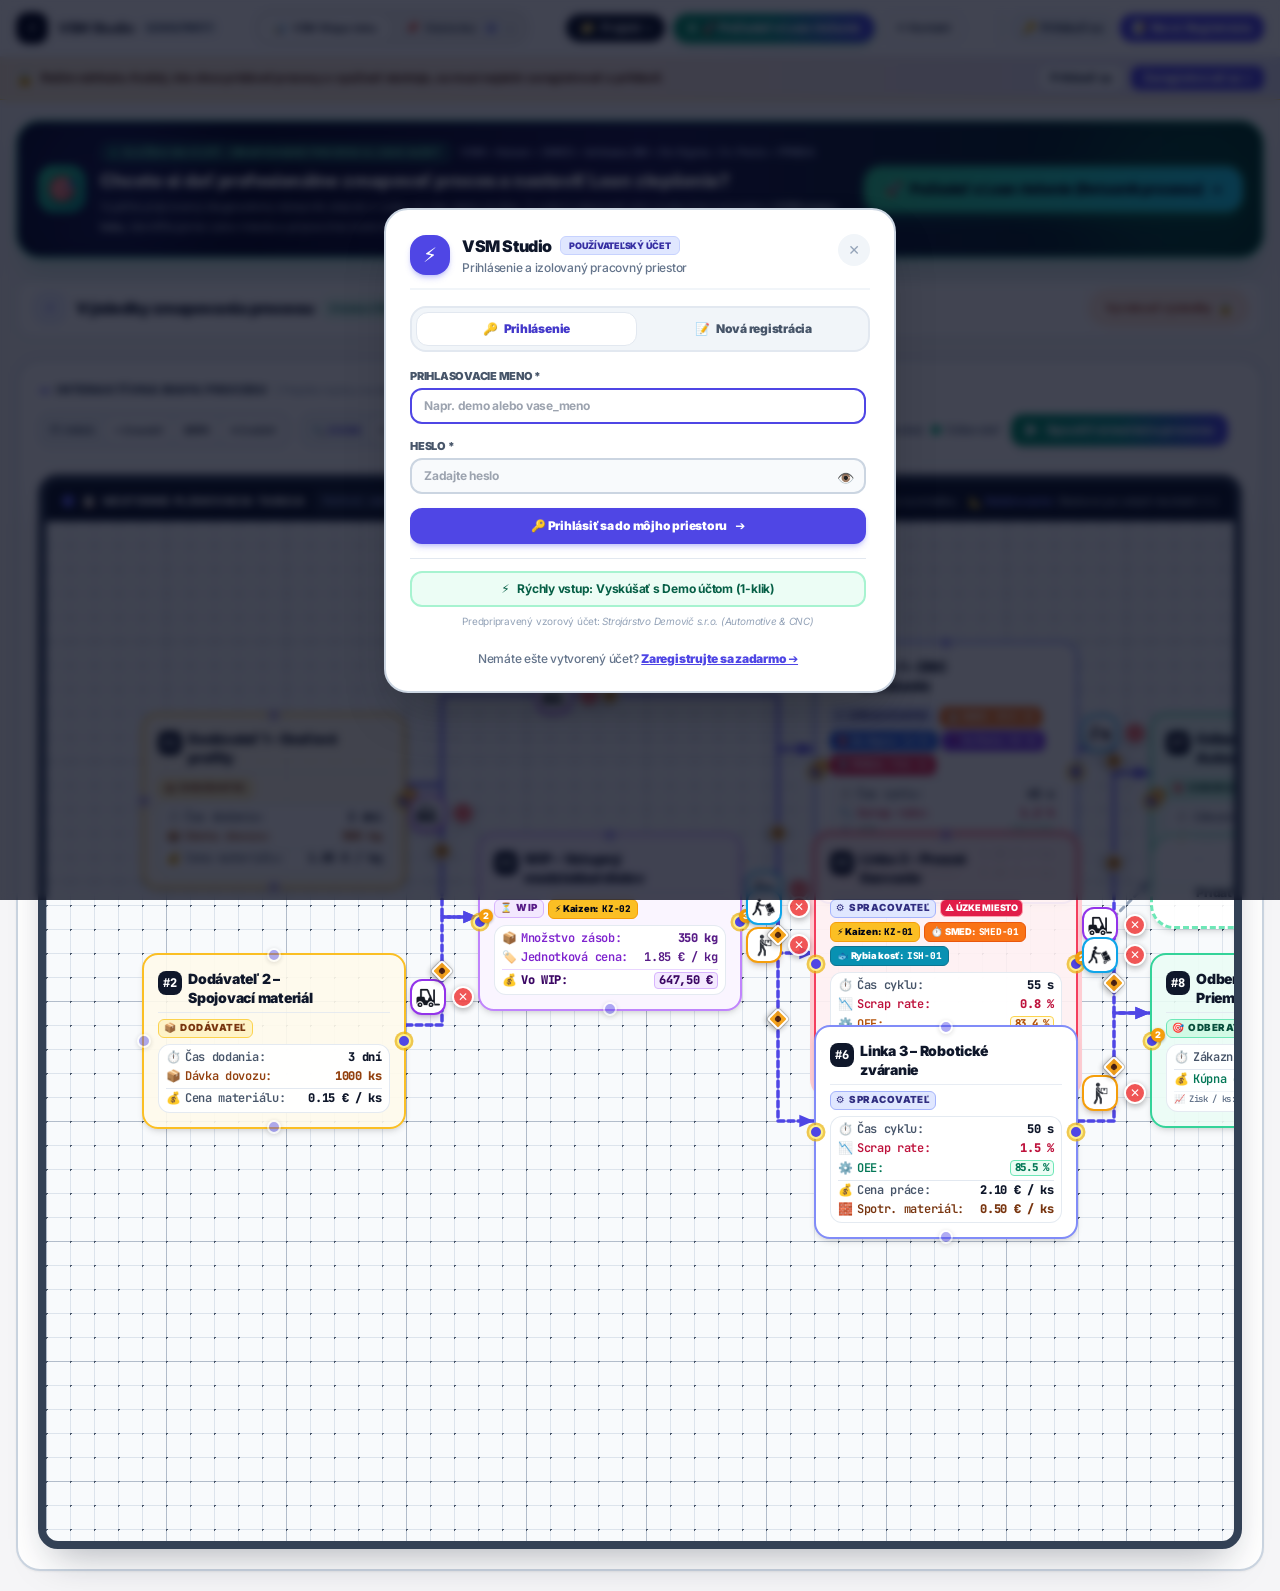
